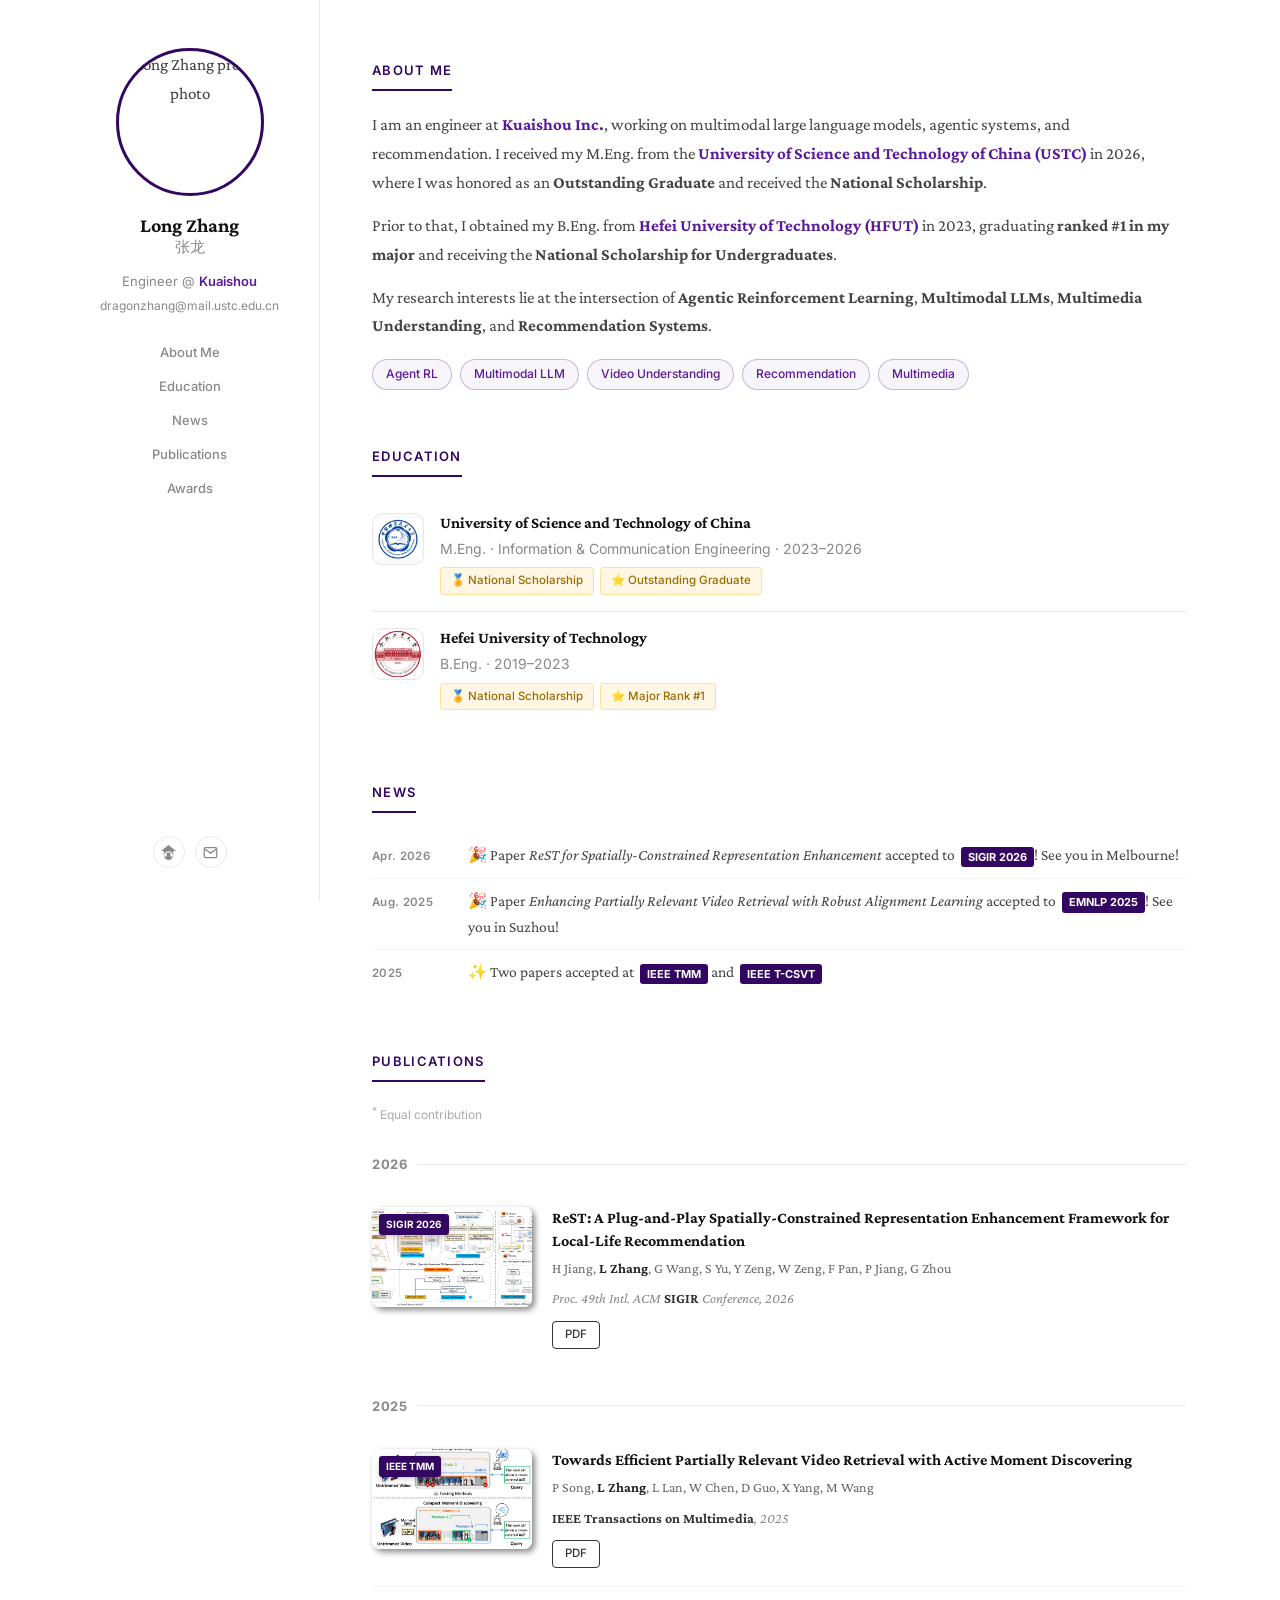
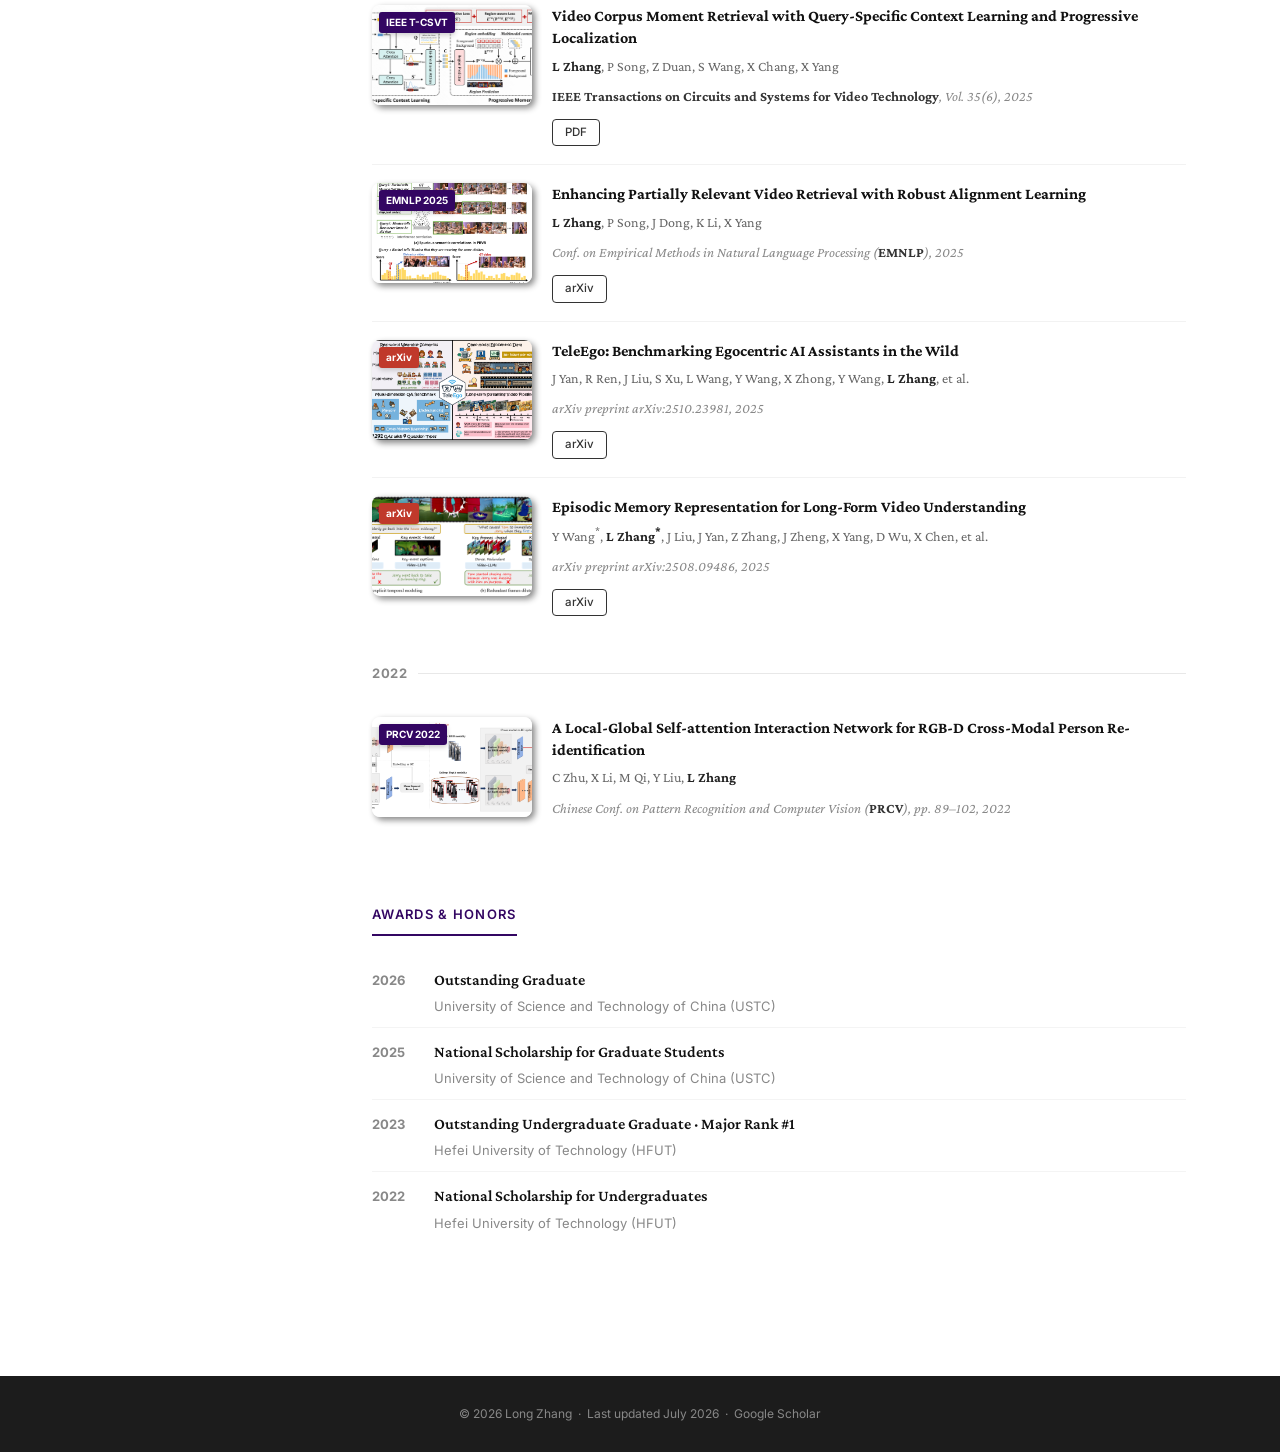
==== index.html @ ded27ff7 "Center two-column layout and widen main content" ====
<!DOCTYPE html>
<html lang="en">
<head>
  <meta charset="UTF-8" />
  <meta name="viewport" content="width=device-width, initial-scale=1.0" />
  <title>Long Zhang (张龙) – Academic Homepage</title>
  <link rel="preconnect" href="https://fonts.googleapis.com">
  <link rel="preconnect" href="https://fonts.gstatic.com" crossorigin>
  <link href="https://fonts.googleapis.com/css2?family=Crimson+Pro:ital,wght@0,400;0,600;0,700;1,400&family=Inter:wght@400;500;600&display=swap" rel="stylesheet">
  <style>
    /* ── Variables ── */
    :root {
      --purple: #330662;
      --purple-mid: #5a189a;
      --gold: #ffb81c;
      --bg: #ffffff;
      --text: #3a3a3a;
      --text-light: #888;
      --border: #e8e8e8;
      --sidebar-w: 260px;
      --content-w: 900px;
      --page-w: 1160px;
    }

    /* ── Reset ── */
    *, *::before, *::after { box-sizing: border-box; margin: 0; padding: 0; }
    html { scroll-behavior: smooth; }
    body {
      font-family: 'Crimson Pro', Georgia, serif;
      font-size: 17px;
      color: var(--text);
      background: var(--bg);
      line-height: 1.7;
    }
    a { color: var(--purple-mid); text-decoration: none; transition: color .15s; }
    a:hover { color: var(--gold); }
    strong, b { font-weight: 700; }
    em { font-style: italic; }

    /* ── Layout ── */
    .layout {
      display: flex;
      min-height: 100vh;
      max-width: var(--page-w);
      margin: 0 auto;
      position: relative;
    }

    /* ── Sidebar ── */
    aside {
      width: var(--sidebar-w);
      position: fixed;
      top: 0;
      bottom: 0;
      left: max(0px, calc((100vw - var(--page-w)) / 2));
      padding: 48px 24px 32px;
      display: flex;
      flex-direction: column;
      align-items: center;
      text-align: center;
      border-right: 1px solid var(--border);
      overflow-y: auto;
    }
    .avatar-wrap {
      width: 148px; height: 148px;
      border-radius: 50%;
      overflow: hidden;
      border: 3px solid var(--purple);
      margin-bottom: 16px;
      flex-shrink: 0;
    }
    .avatar-wrap img {
      width: 100%; height: 100%;
      object-fit: cover;
    }
    .sidebar-name {
      font-size: 20px; font-weight: 700;
      color: #111; line-height: 1.3;
      margin-bottom: 4px;
    }
    .sidebar-name-zh {
      display: block;
      font-size: 15px; font-weight: 400;
      color: var(--text-light);
    }
    .sidebar-pos {
      font-size: 13px; color: var(--text-light);
      margin: 8px 0 4px;
      font-family: 'Inter', sans-serif;
    }
    .sidebar-pos a { color: var(--purple-mid); font-weight: 600; }
    .sidebar-email {
      font-size: 12px; color: var(--text-light);
      word-break: break-all;
      margin-bottom: 18px;
      font-family: 'Inter', sans-serif;
    }
    .sidebar-email a { color: var(--text-light); }
    .sidebar-email a:hover { color: var(--gold); }

    .sidebar-nav {
      list-style: none;
      width: 100%;
      margin-bottom: 20px;
    }
    .sidebar-nav li { margin: 2px 0; }
    .sidebar-nav a {
      display: block;
      padding: 5px 10px;
      border-radius: 6px;
      font-family: 'Inter', sans-serif;
      font-size: 13px; font-weight: 500;
      color: var(--text-light);
      transition: background .15s, color .15s;
    }
    .sidebar-nav a:hover {
      background: rgba(51,6,98,0.07);
      color: var(--purple);
    }

    .social-icons {
      display: flex; gap: 10px; justify-content: center;
      margin-top: auto; padding-top: 20px;
    }
    .social-icons a {
      display: flex; align-items: center; justify-content: center;
      width: 32px; height: 32px;
      border-radius: 50%;
      border: 1px solid var(--border);
      color: var(--text-light);
      font-size: 14px;
      transition: all .15s;
    }
    .social-icons a:hover {
      border-color: var(--purple);
      color: var(--purple);
      background: rgba(51,6,98,0.05);
    }
    .social-icons svg { width: 15px; height: 15px; }

    /* ── Main Content ── */
    main {
      margin-left: var(--sidebar-w);
      width: var(--content-w);
      max-width: var(--content-w);
      padding: 56px 34px 80px 52px;
    }

    /* ── Section ── */
    .sec { margin-bottom: 52px; }
    .sec-title {
      font-family: 'Inter', sans-serif;
      font-size: 13px; font-weight: 600;
      letter-spacing: 0.1em;
      text-transform: uppercase;
      color: var(--purple);
      margin-bottom: 20px;
      padding-bottom: 8px;
      border-bottom: 2px solid var(--purple);
      display: inline-block;
    }

    /* ── About ── */
    .about-text p { margin-bottom: 14px; font-size: 17px; color: #444; }
    .about-text p:last-child { margin-bottom: 0; }

    .interest-row {
      display: flex; flex-wrap: wrap; gap: 8px;
      margin-top: 18px;
    }
    .chip {
      font-family: 'Inter', sans-serif;
      font-size: 12px; font-weight: 500;
      padding: 4px 13px;
      border-radius: 20px;
      border: 1px solid rgba(51,6,98,0.25);
      color: var(--purple-mid);
      background: rgba(51,6,98,0.04);
      transition: all .15s;
    }
    .chip:hover {
      background: var(--purple);
      color: #fff;
      border-color: var(--purple);
    }



    /* ── Education ── */
    .edu-item {
      display: flex; gap: 16px;
      align-items: flex-start;
      padding: 16px 0;
      border-bottom: 1px solid var(--border);
    }
    .edu-item:last-child { border-bottom: none; }
    .edu-logo {
      width: 52px; height: 52px;
      flex-shrink: 0;
      border-radius: 10px;
      overflow: hidden;
      border: 1px solid var(--border);
      background: #fafafa;
      display: flex; align-items: center; justify-content: center;
    }
    .edu-logo img { width: 48px; height: 48px; object-fit: contain; }
    .edu-body { flex: 1; }
    .edu-school {
      font-size: 16px; font-weight: 700;
      color: #111; line-height: 1.3;
    }
    .edu-degree {
      font-size: 14px; color: var(--text-light);
      font-family: 'Inter', sans-serif;
      margin: 3px 0;
    }
    .badge-row { display: flex; flex-wrap: wrap; gap: 6px; margin-top: 7px; }
    .badge {
      font-family: 'Inter', sans-serif;
      font-size: 11.5px; font-weight: 500;
      padding: 3px 10px; border-radius: 4px;
      background: rgba(255,184,28,0.12);
      color: #9a6b00;
      border: 1px solid rgba(255,184,28,0.35);
    }

    /* ── News ── */
    .news-item {
      display: flex; gap: 16px;
      align-items: baseline;
      padding: 9px 0;
      border-bottom: 1px solid #f4f4f4;
    }
    .news-item:last-child { border-bottom: none; }
    .news-date {
      font-family: 'Inter', sans-serif;
      font-size: 11.5px; font-weight: 600;
      color: var(--text-light);
      flex-shrink: 0; width: 80px;
      letter-spacing: 0.03em;
    }
    .news-body { font-size: 15.5px; color: #444; flex: 1; }
    .news-body .venue-tag {
      display: inline-block;
      font-family: 'Inter', sans-serif;
      font-size: 11px; font-weight: 700;
      padding: 1px 7px; border-radius: 3px;
      background: var(--purple); color: #fff;
      margin-left: 3px; vertical-align: middle;
    }

    /* ── Publications ── */
    .yr-group { margin-bottom: 4px; }
    .yr-head {
      font-family: 'Inter', sans-serif;
      font-size: 13px; font-weight: 700;
      color: var(--text-light);
      letter-spacing: 0.05em;
      margin: 28px 0 14px;
      display: flex; align-items: center; gap: 10px;
    }
    .yr-head::after {
      content: '';
      flex: 1; height: 1px;
      background: var(--border);
    }

    article.pub {
      display: flex; gap: 20px;
      align-items: flex-start;
      padding: 18px 0;
      border-bottom: 1px solid #f2f2f2;
      transition: background .1s;
    }
    article.pub:last-child { border-bottom: none; }
    article.pub:hover { background: rgba(51,6,98,0.015); margin: 0 -12px; padding: 18px 12px; border-radius: 8px; }

    .pub-img-wrap {
      flex-shrink: 0;
      width: 160px;
      position: relative;
    }
    .pub-img-wrap img {
      width: 160px; height: 100px;
      object-fit: cover;
      border-radius: 8px;
      box-shadow: rgb(136,136,136) 3px 3px 6px;
      display: block;
    }
    .conf-badge {
      position: absolute;
      top: 7px; left: 7px;
      font-family: 'Inter', sans-serif;
      font-size: 10px; font-weight: 700;
      color: #fff;
      background: var(--purple);
      padding: 2px 7px; border-radius: 3px;
      box-shadow: 0 2px 5px rgba(0,0,0,0.2);
      white-space: nowrap;
    }
    .conf-badge.arxiv-badge { background: #c0392b; }

    .pub-body { flex: 1; }
    .pub-title {
      font-size: 16px; font-weight: 700;
      color: #111; line-height: 1.4;
      margin-bottom: 5px;
    }
    .pub-title a { color: #111; }
    .pub-title a:hover { color: var(--purple-mid); }
    .pub-authors {
      font-size: 14px; color: #666;
      line-height: 1.6; margin-bottom: 8px;
    }
    .pub-authors b { color: #222; }
    .pub-venue-text {
      font-style: italic; font-size: 14px;
      color: var(--text-light); margin-bottom: 10px;
    }
    .pub-venue-text strong { font-style: normal; font-weight: 700; color: #333; }
    .pub-btns { display: flex; gap: 7px; flex-wrap: wrap; }
    .pub-btn {
      font-family: 'Inter', sans-serif;
      font-size: 11.5px; font-weight: 500;
      padding: 3px 12px;
      border: 1px solid #333;
      border-radius: 4px;
      color: #333;
      transition: all .15s;
    }
    .pub-btn:hover {
      border-color: var(--purple);
      color: var(--purple);
    }

    /* ── Awards ── */
    .award-item {
      display: flex; gap: 18px;
      align-items: baseline;
      padding: 10px 0;
      border-bottom: 1px solid #f4f4f4;
    }
    .award-item:last-child { border-bottom: none; }
    .award-yr {
      font-family: 'Inter', sans-serif;
      font-size: 13px; font-weight: 700;
      color: var(--text-light);
      flex-shrink: 0; width: 44px;
    }
    .award-name { font-size: 16px; font-weight: 600; color: #111; }
    .award-org {
      font-family: 'Inter', sans-serif;
      font-size: 13px; color: var(--text-light);
      margin-top: 2px;
    }

    /* ── Footer ── */
    footer {
      background: #1c1c1c;
      color: #888;
      text-align: center;
      padding: 28px 20px;
      font-family: 'Inter', sans-serif;
      font-size: 12px;
      margin-left: 0;
    }

    /* ── Responsive ── */
    @media (max-width: 760px) {
      aside { display: none; }
      main { margin-left: 0; width: 100%; padding: 32px 20px 60px; max-width: 100%; }
      footer { margin-left: 0; }
      .pub-img-wrap { width: 110px; }
      .pub-img-wrap img { width: 110px; height: 70px; }
    }
  </style>
</head>
<body>

<div class="layout">

  <!-- ═══════════ SIDEBAR ═══════════ -->
  <aside>
    <div class="avatar-wrap">
      <img src="https://scholar.googleusercontent.com/citations?view_op=view_photo&user=PKlSRUIAAAAJ&citpid=1"
           alt="Long Zhang profile photo" />
    </div>

    <p class="sidebar-name">
      Long Zhang
      <span class="sidebar-name-zh">张龙</span>
    </p>
    <p class="sidebar-pos">
      Engineer @&nbsp;<a href="https://www.kuaishou.com" target="_blank">Kuaishou</a>
    </p>
    <p class="sidebar-email">
      <a href="mailto:dragonzhang@mail.ustc.edu.cn">dragonzhang@mail.ustc.edu.cn</a>
    </p>

    <ul class="sidebar-nav">
      <li><a href="#about">About Me</a></li>
      <li><a href="#edu">Education</a></li>
      <li><a href="#news">News</a></li>
      <li><a href="#pub">Publications</a></li>
      <li><a href="#awards">Awards</a></li>
    </ul>

    <div class="social-icons">
      <!-- Google Scholar -->
      <a href="https://scholar.google.com/citations?user=PKlSRUIAAAAJ" target="_blank" title="Google Scholar">
        <svg viewBox="0 0 24 24" fill="currentColor"><path d="M12 24a7 7 0 1 1 0-14 7 7 0 0 1 0 14zm0-24L0 9.5h4.5v9H9V12h6v6.5h4.5V9.5H24z"/></svg>
      </a>
      <!-- Email -->
      <a href="mailto:dragonzhang@mail.ustc.edu.cn" title="Email">
        <svg viewBox="0 0 24 24" fill="none" stroke="currentColor" stroke-width="2"><path d="M4 4h16c1.1 0 2 .9 2 2v12c0 1.1-.9 2-2 2H4c-1.1 0-2-.9-2-2V6c0-1.1.9-2 2-2z"/><polyline points="22,6 12,13 2,6"/></svg>
      </a>
    </div>
  </aside>

  <!-- ═══════════ MAIN ═══════════ -->
  <main>

    <!-- About Me -->
    <section class="sec" id="about">
      <h2 class="sec-title">About Me</h2>
      <div class="about-text">
        <p>
          I am an engineer at <a href="https://www.kuaishou.com" target="_blank"><strong>Kuaishou Inc.</strong></a>,
          working on multimodal large language models, agentic systems, and recommendation.
          I received my M.Eng. from the <a href="https://en.ustc.edu.cn" target="_blank"><strong>University of Science and Technology of China (USTC)</strong></a>
          in 2026, where I was honored as an <strong>Outstanding Graduate</strong> and received the <strong>National Scholarship</strong>.
        </p>
        <p>
          Prior to that, I obtained my B.Eng. from <a href="https://www.hfut.edu.cn" target="_blank"><strong>Hefei University of Technology (HFUT)</strong></a>
          in 2023, graduating <strong>ranked #1 in my major</strong> and receiving the <strong>National Scholarship for Undergraduates</strong>.
        </p>
        <p>
          My research interests lie at the intersection of <strong>Agentic Reinforcement Learning</strong>,
          <strong>Multimodal LLMs</strong>, <strong>Multimedia Understanding</strong>, and <strong>Recommendation Systems</strong>.
        </p>
      </div>

      <div class="interest-row">
        <span class="chip">Agent RL</span>
        <span class="chip">Multimodal LLM</span>
        <span class="chip">Video Understanding</span>
        <span class="chip">Recommendation</span>
        <span class="chip">Multimedia</span>
      </div>


    </section>

    <!-- Education -->
    <section class="sec" id="edu">
      <h2 class="sec-title">Education</h2>

      <div class="edu-item">
        <div class="edu-logo">
          <img src="assets/img/schools/ustc.png" alt="USTC logo" />
        </div>
        <div class="edu-body">
          <div class="edu-school">University of Science and Technology of China</div>
          <div class="edu-degree">M.Eng. · Information &amp; Communication Engineering · 2023–2026</div>
          <div class="badge-row">
            <span class="badge">🏅 National Scholarship</span>
            <span class="badge">⭐ Outstanding Graduate</span>
          </div>
        </div>
      </div>

      <div class="edu-item">
        <div class="edu-logo">
          <img src="assets/img/schools/hfut.png" alt="HFUT logo" />
        </div>
        <div class="edu-body">
          <div class="edu-school">Hefei University of Technology</div>
          <div class="edu-degree">B.Eng. · 2019–2023</div>
          <div class="badge-row">
            <span class="badge">🏅 National Scholarship</span>
            <span class="badge">⭐ Major Rank #1</span>
          </div>
        </div>
      </div>
    </section>

    <!-- News -->
    <section class="sec" id="news">
      <h2 class="sec-title">News</h2>

      <div class="news-item">
        <span class="news-date">Apr. 2026</span>
        <span class="news-body">🎉 Paper <em>ReST for Spatially-Constrained Representation Enhancement</em> accepted to <span class="venue-tag">SIGIR 2026</span>! See you in Melbourne!</span>
      </div>
      <div class="news-item">
        <span class="news-date">Aug. 2025</span>
        <span class="news-body">🎉 Paper <em>Enhancing Partially Relevant Video Retrieval with Robust Alignment Learning</em> accepted to <span class="venue-tag">EMNLP 2025</span>! See you in Suzhou!</span>
      </div>
      <div class="news-item">
        <span class="news-date">2025</span>
        <span class="news-body">✨ Two papers accepted at <span class="venue-tag">IEEE TMM</span> and <span class="venue-tag">IEEE T-CSVT</span></span>
      </div>
    </section>

    <!-- Publications -->
    <section class="sec" id="pub">
      <h2 class="sec-title">Publications</h2>
      <p style="font-family:'Inter',sans-serif;font-size:12px;color:#aaa;margin-bottom:0;"><sup>*</sup> Equal contribution</p>

      <!-- 2026 -->
      <div class="yr-group">
        <div class="yr-head">2026</div>

        <article class="pub">
          <div class="pub-img-wrap">
            <img src="assets/img/papers/rest_fig.png" alt="ReST paper teaser" />
            <span class="conf-badge">SIGIR 2026</span>
          </div>
          <div class="pub-body">
            <div class="pub-title">
              <a href="https://dl.acm.org/doi/abs/10.1145/3805712.3808510" target="_blank">
                ReST: A Plug-and-Play Spatially-Constrained Representation Enhancement Framework for Local-Life Recommendation
              </a>
            </div>
            <div class="pub-authors">H Jiang, <b>L Zhang</b>, G Wang, S Yu, Y Zeng, W Zeng, F Pan, P Jiang, G Zhou</div>
            <div class="pub-venue-text"><em>Proc. 49th Intl. ACM <strong>SIGIR</strong> Conference</em>, 2026</div>
            <div class="pub-btns">
              <a class="pub-btn" href="https://dl.acm.org/doi/abs/10.1145/3805712.3808510" target="_blank">PDF</a>
            </div>
          </div>
        </article>
      </div>

      <!-- 2025 -->
      <div class="yr-group">
        <div class="yr-head">2025</div>

        <article class="pub">
          <div class="pub-img-wrap">
            <img src="assets/img/papers/prvr_active_sm.png" alt="TMM paper" />
            <span class="conf-badge">IEEE TMM</span>
          </div>
          <div class="pub-body">
            <div class="pub-title">
              <a href="https://ieeexplore.ieee.org/abstract/document/11086387/" target="_blank">
                Towards Efficient Partially Relevant Video Retrieval with Active Moment Discovering
              </a>
            </div>
            <div class="pub-authors">P Song, <b>L Zhang</b>, L Lan, W Chen, D Guo, X Yang, M Wang</div>
            <div class="pub-venue-text"><em><strong>IEEE Transactions on Multimedia</strong></em>, 2025</div>
            <div class="pub-btns">
              <a class="pub-btn" href="https://ieeexplore.ieee.org/abstract/document/11086387/" target="_blank">PDF</a>
            </div>
          </div>
        </article>

        <article class="pub">
          <div class="pub-img-wrap">
            <img src="assets/img/papers/vcmr_fig.png" alt="T-CSVT paper" />
            <span class="conf-badge">IEEE T-CSVT</span>
          </div>
          <div class="pub-body">
            <div class="pub-title">
              <a href="https://ieeexplore.ieee.org/abstract/document/10843770/" target="_blank">
                Video Corpus Moment Retrieval with Query-Specific Context Learning and Progressive Localization
              </a>
            </div>
            <div class="pub-authors"><b>L Zhang</b>, P Song, Z Duan, S Wang, X Chang, X Yang</div>
            <div class="pub-venue-text"><em><strong>IEEE Transactions on Circuits and Systems for Video Technology</strong></em>, Vol. 35(6), 2025</div>
            <div class="pub-btns">
              <a class="pub-btn" href="https://ieeexplore.ieee.org/abstract/document/10843770/" target="_blank">PDF</a>
            </div>
          </div>
        </article>

        <article class="pub">
          <div class="pub-img-wrap">
            <img src="assets/img/papers/prvr_align_sm.png" alt="EMNLP paper" />
            <span class="conf-badge">EMNLP 2025</span>
          </div>
          <div class="pub-body">
            <div class="pub-title">
              Enhancing Partially Relevant Video Retrieval with Robust Alignment Learning
            </div>
            <div class="pub-authors"><b>L Zhang</b>, P Song, J Dong, K Li, X Yang</div>
            <div class="pub-venue-text"><em>Conf. on Empirical Methods in Natural Language Processing (<strong>EMNLP</strong>)</em>, 2025</div>
            <div class="pub-btns">
              <a class="pub-btn" href="https://arxiv.org/abs/2509.01383" target="_blank">arXiv</a>
            </div>
          </div>
        </article>

        <article class="pub">
          <div class="pub-img-wrap">
            <img src="assets/img/papers/teleego_sm.png" alt="TeleEgo paper" />
            <span class="conf-badge arxiv-badge">arXiv</span>
          </div>
          <div class="pub-body">
            <div class="pub-title">
              <a href="https://arxiv.org/abs/2510.23981" target="_blank">
                TeleEgo: Benchmarking Egocentric AI Assistants in the Wild
              </a>
            </div>
            <div class="pub-authors">J Yan, R Ren, J Liu, S Xu, L Wang, Y Wang, X Zhong, Y Wang, <b>L Zhang</b>, et al.</div>
            <div class="pub-venue-text"><em>arXiv preprint arXiv:2510.23981</em>, 2025</div>
            <div class="pub-btns">
              <a class="pub-btn" href="https://arxiv.org/abs/2510.23981" target="_blank">arXiv</a>
            </div>
          </div>
        </article>

        <article class="pub">
          <div class="pub-img-wrap">
            <img src="assets/img/papers/videomem_sm.png" alt="Video-EM paper" />
            <span class="conf-badge arxiv-badge">arXiv</span>
          </div>
          <div class="pub-body">
            <div class="pub-title">
              <a href="https://arxiv.org/abs/2508.09486" target="_blank">
                Episodic Memory Representation for Long-Form Video Understanding
              </a>
            </div>
            <div class="pub-authors">Y Wang<sup>*</sup>, <b>L Zhang<sup>*</sup></b>, J Liu, J Yan, Z Zhang, J Zheng, X Yang, D Wu, X Chen, et al.</div>
            <div class="pub-venue-text"><em>arXiv preprint arXiv:2508.09486</em>, 2025</div>
            <div class="pub-btns">
              <a class="pub-btn" href="https://arxiv.org/abs/2508.09486" target="_blank">arXiv</a>
            </div>
          </div>
        </article>
      </div>

      <!-- 2022 -->
      <div class="yr-group">
        <div class="yr-head">2022</div>

        <article class="pub">
          <div class="pub-img-wrap">
            <img src="assets/img/papers/prcv_fig.png" alt="PRCV paper" />
            <span class="conf-badge">PRCV 2022</span>
          </div>
          <div class="pub-body">
            <div class="pub-title">
              A Local-Global Self-attention Interaction Network for RGB-D Cross-Modal Person Re-identification
            </div>
            <div class="pub-authors">C Zhu, X Li, M Qi, Y Liu, <b>L Zhang</b></div>
            <div class="pub-venue-text"><em>Chinese Conf. on Pattern Recognition and Computer Vision (<strong>PRCV</strong>)</em>, pp. 89–102, 2022</div>
            <div class="pub-btns"></div>
          </div>
        </article>
      </div>
    </section>

    <!-- Awards -->
    <section class="sec" id="awards">
      <h2 class="sec-title">Awards &amp; Honors</h2>

      <div class="award-item">
        <span class="award-yr">2026</span>
        <div>
          <div class="award-name">Outstanding Graduate</div>
          <div class="award-org">University of Science and Technology of China (USTC)</div>
        </div>
      </div>
      <div class="award-item">
        <span class="award-yr">2025</span>
        <div>
          <div class="award-name">National Scholarship for Graduate Students</div>
          <div class="award-org">University of Science and Technology of China (USTC)</div>
        </div>
      </div>
      <div class="award-item">
        <span class="award-yr">2023</span>
        <div>
          <div class="award-name">Outstanding Undergraduate Graduate · Major Rank #1</div>
          <div class="award-org">Hefei University of Technology (HFUT)</div>
        </div>
      </div>
      <div class="award-item">
        <span class="award-yr">2022</span>
        <div>
          <div class="award-name">National Scholarship for Undergraduates</div>
          <div class="award-org">Hefei University of Technology (HFUT)</div>
        </div>
      </div>
    </section>

  </main>
</div>

<footer>
  © 2026 Long Zhang &nbsp;·&nbsp; Last updated July 2026 &nbsp;·&nbsp;
  <a href="https://scholar.google.com/citations?user=PKlSRUIAAAAJ" target="_blank" style="color:#888;">Google Scholar</a>
</footer>

</body>
</html>
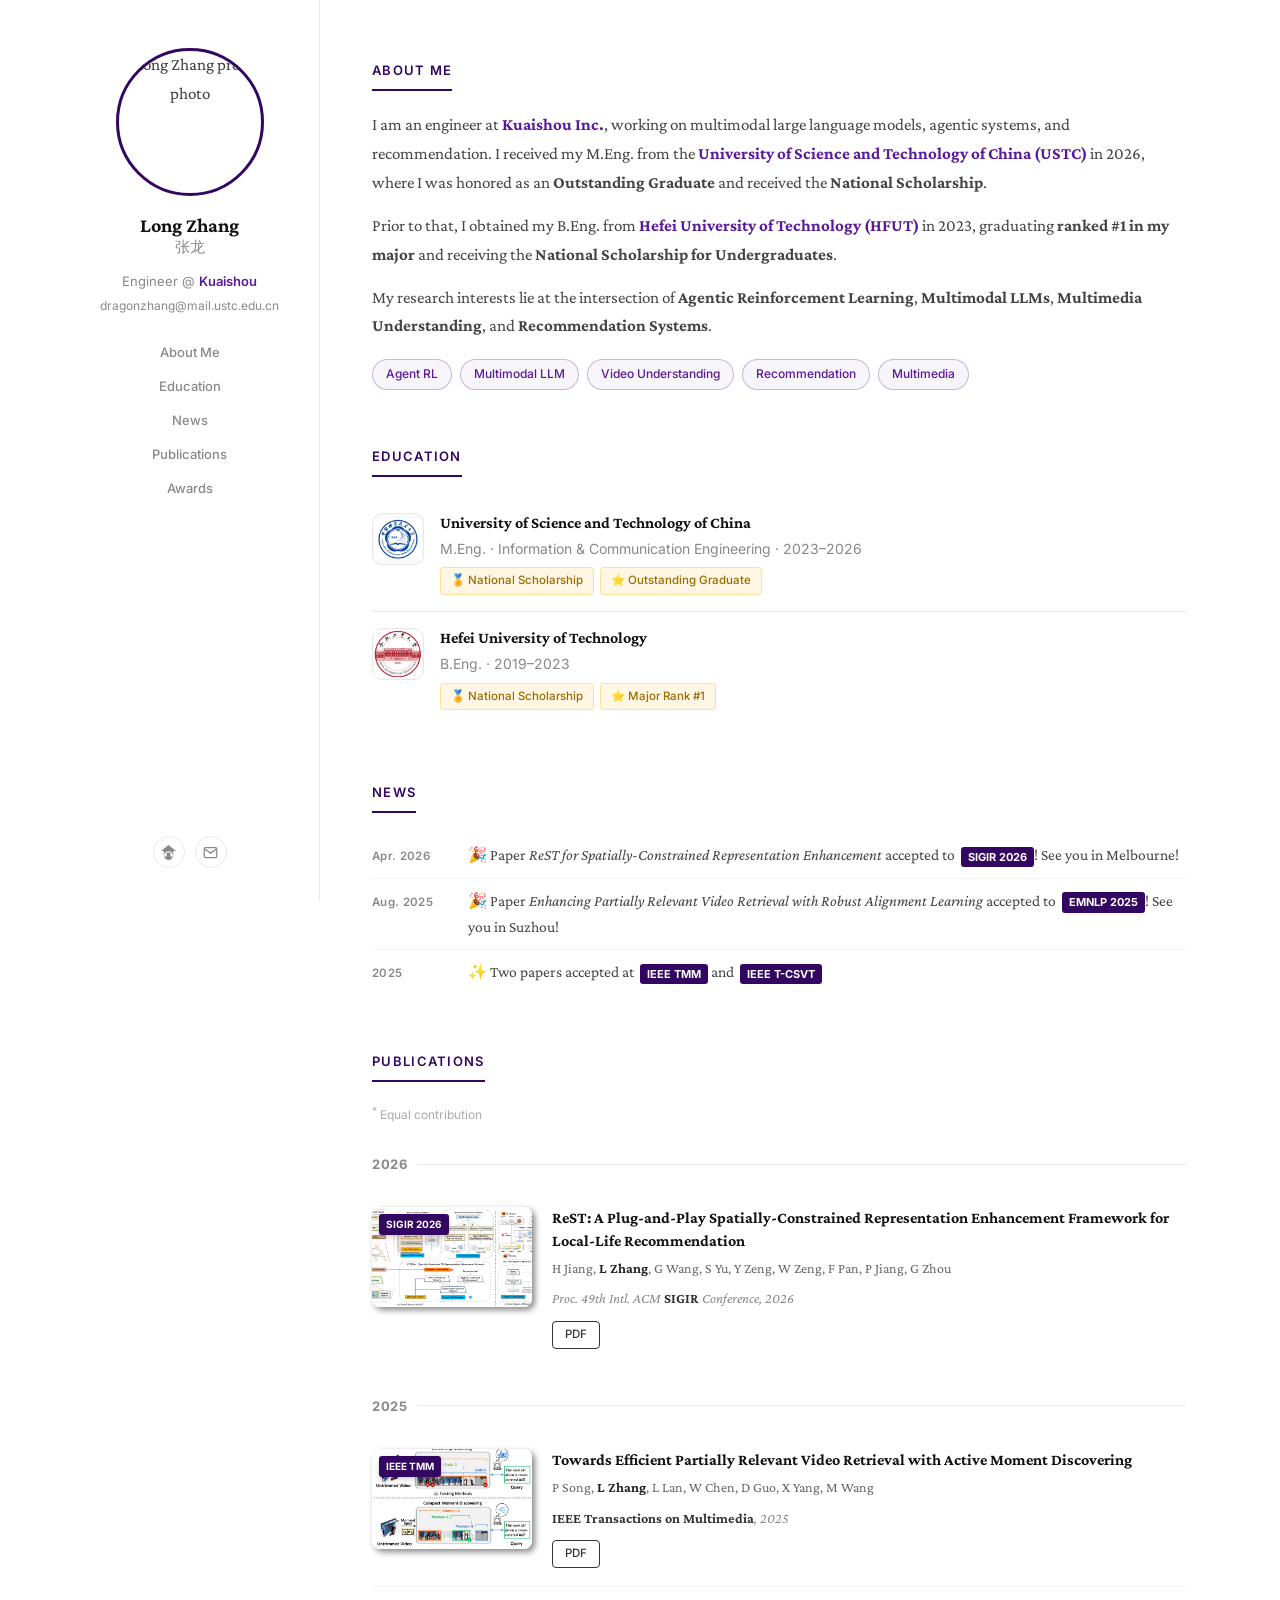
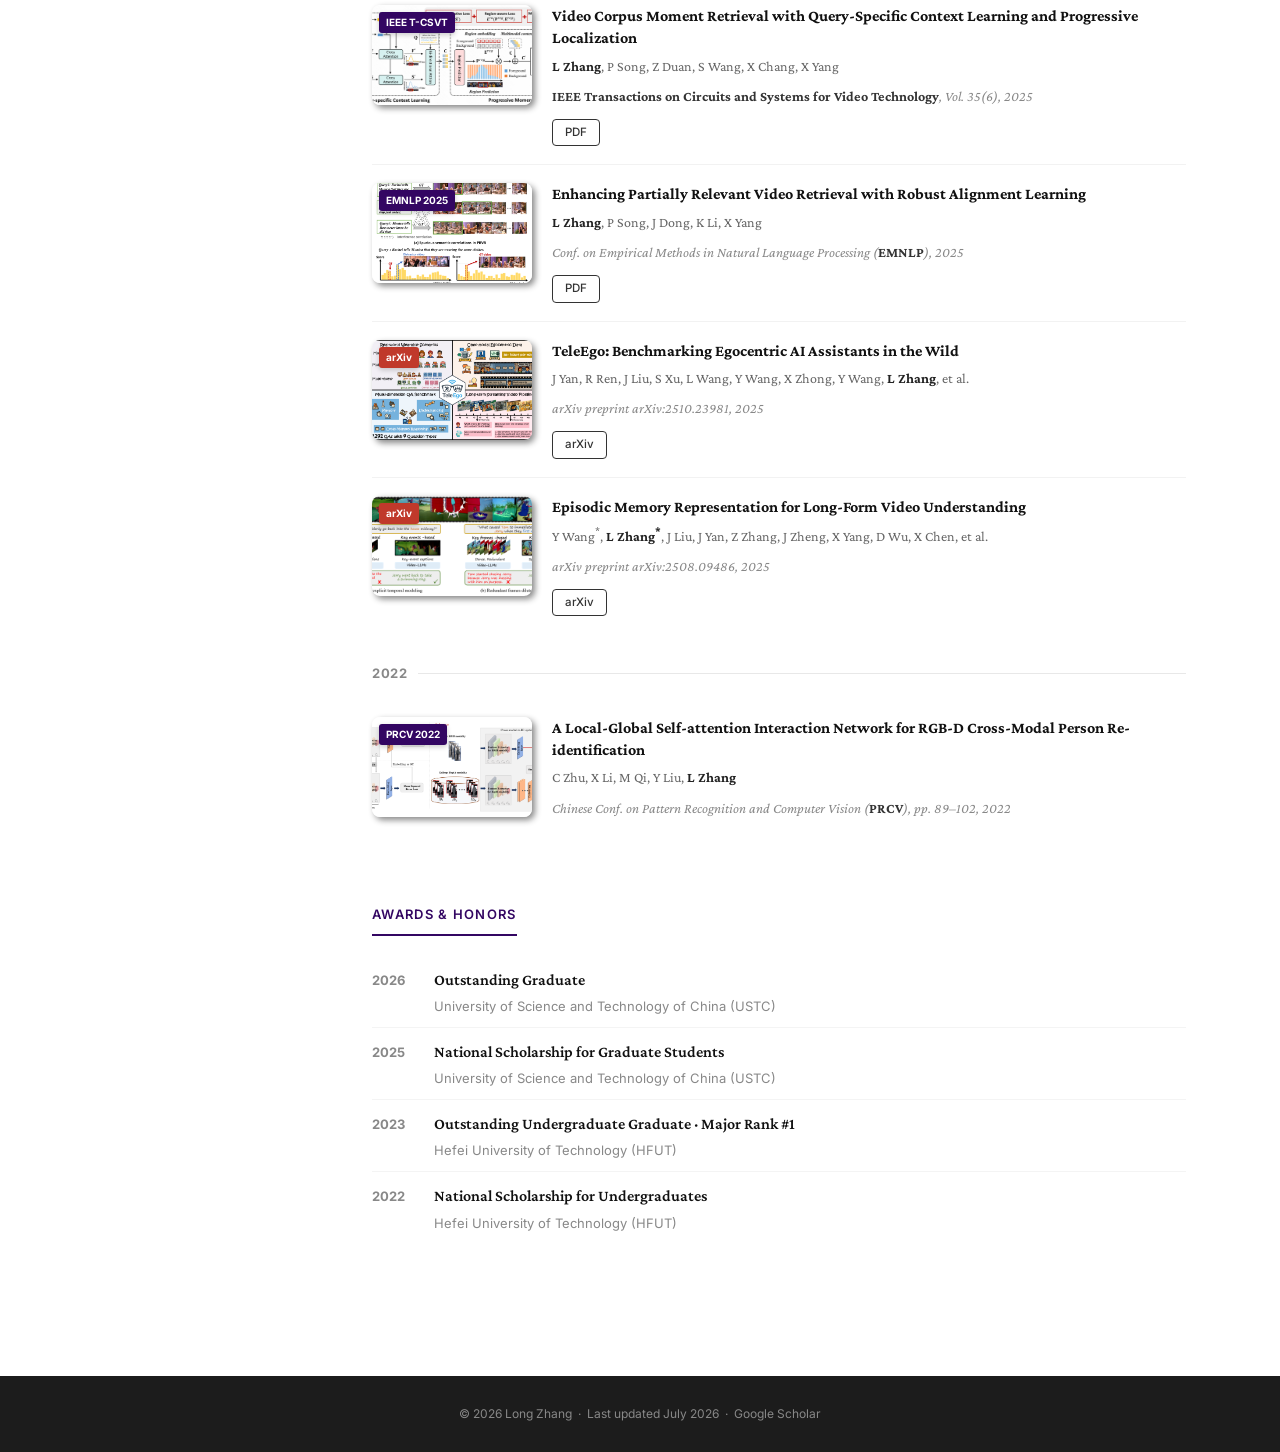
==== commit c85a8f05: "Update EMNLP paper link to ACL Anthology" ====
--- a/index.html
+++ b/index.html
@@ -580,12 +580,14 @@
           </div>
           <div class="pub-body">
             <div class="pub-title">
-              Enhancing Partially Relevant Video Retrieval with Robust Alignment Learning
+              <a href="https://aclanthology.org/2025.findings-emnlp.248/" target="_blank">
+                Enhancing Partially Relevant Video Retrieval with Robust Alignment Learning
+              </a>
             </div>
             <div class="pub-authors"><b>L Zhang</b>, P Song, J Dong, K Li, X Yang</div>
             <div class="pub-venue-text"><em>Conf. on Empirical Methods in Natural Language Processing (<strong>EMNLP</strong>)</em>, 2025</div>
             <div class="pub-btns">
-              <a class="pub-btn" href="https://arxiv.org/abs/2509.01383" target="_blank">arXiv</a>
+              <a class="pub-btn" href="https://aclanthology.org/2025.findings-emnlp.248/" target="_blank">PDF</a>
             </div>
           </div>
         </article>
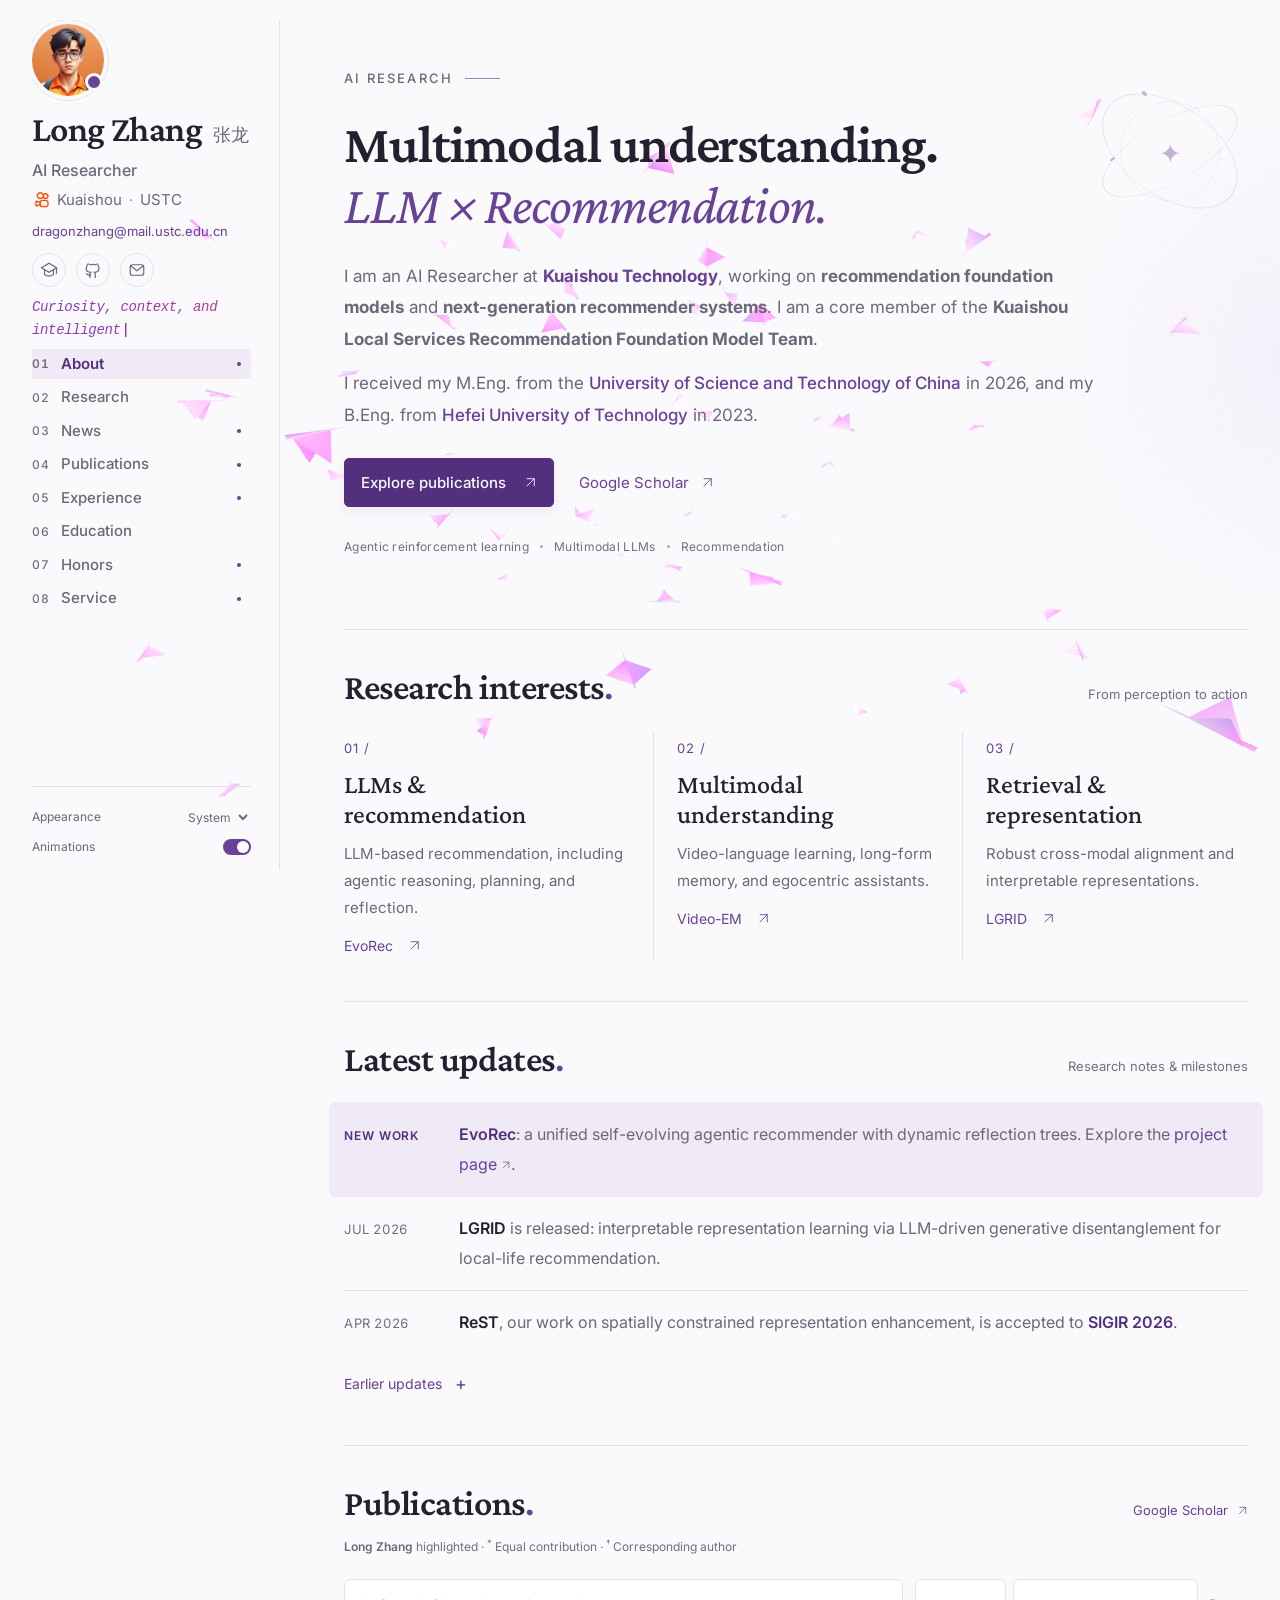
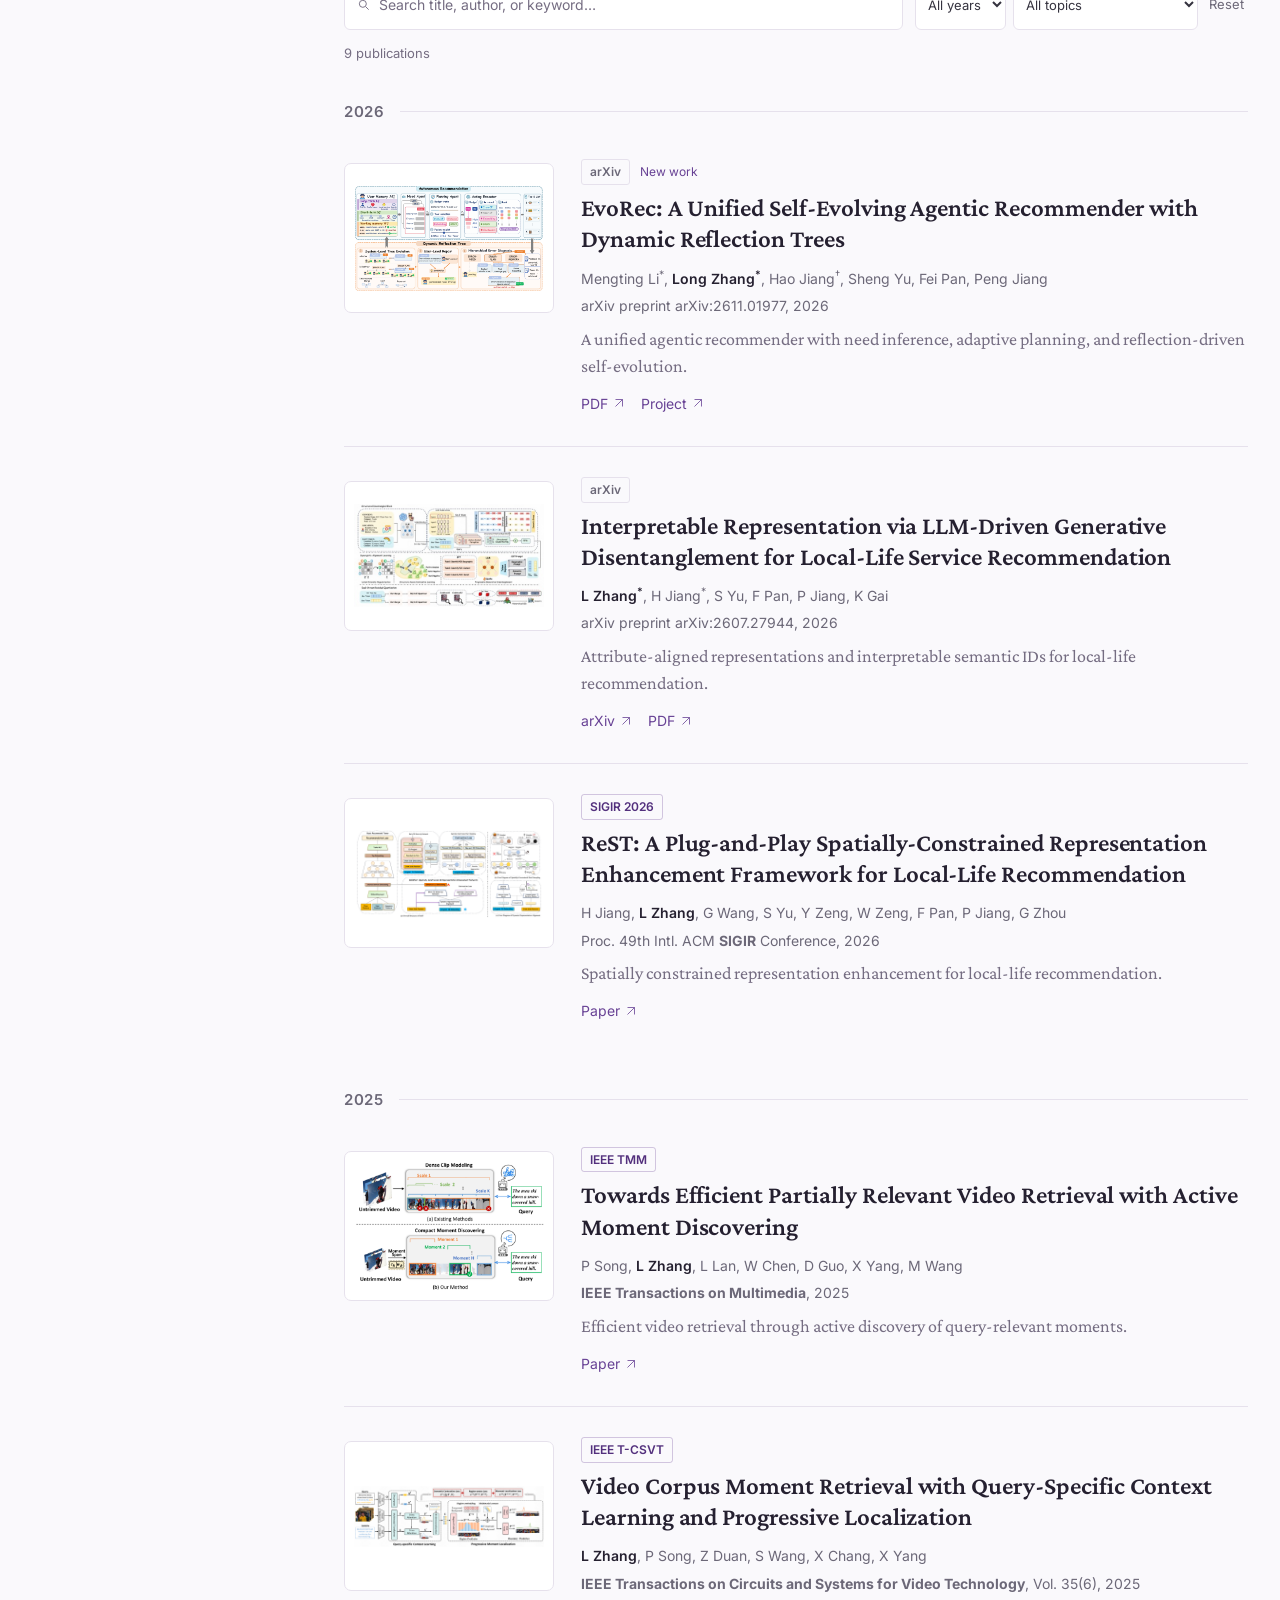
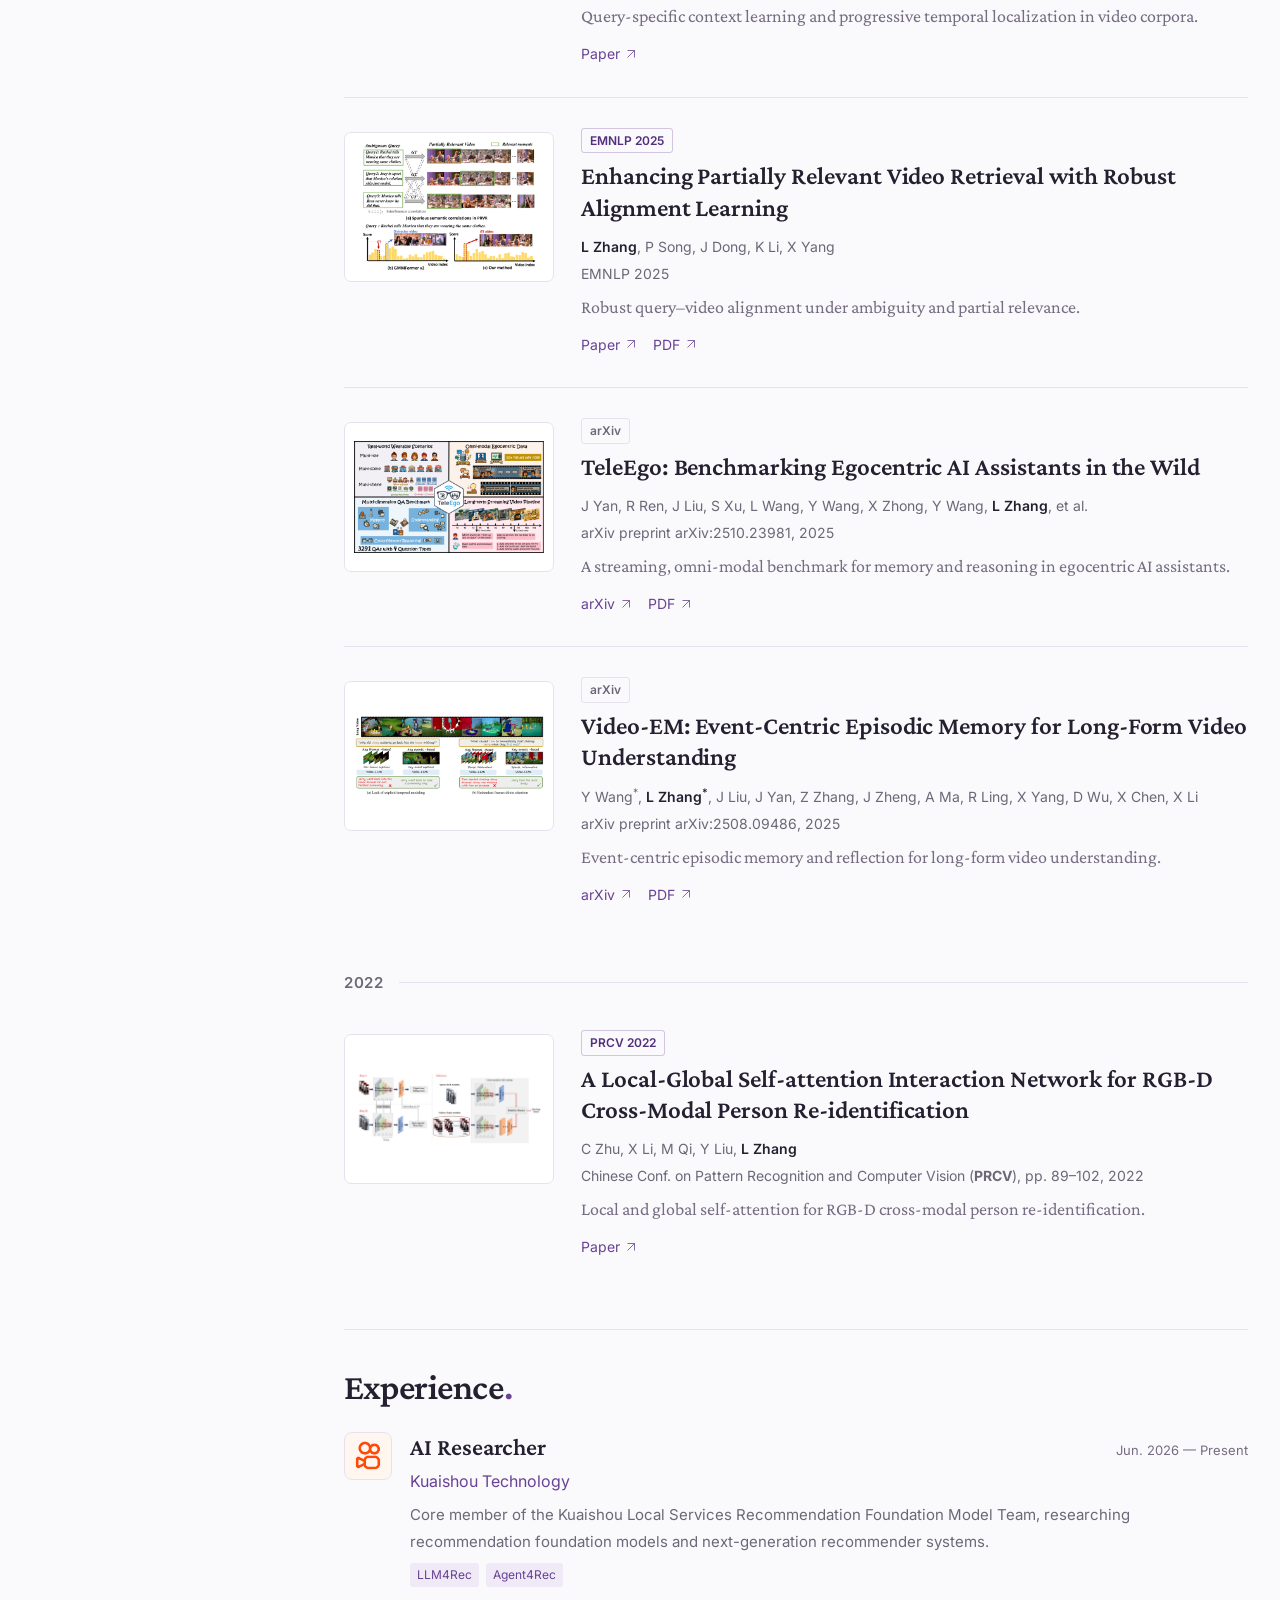
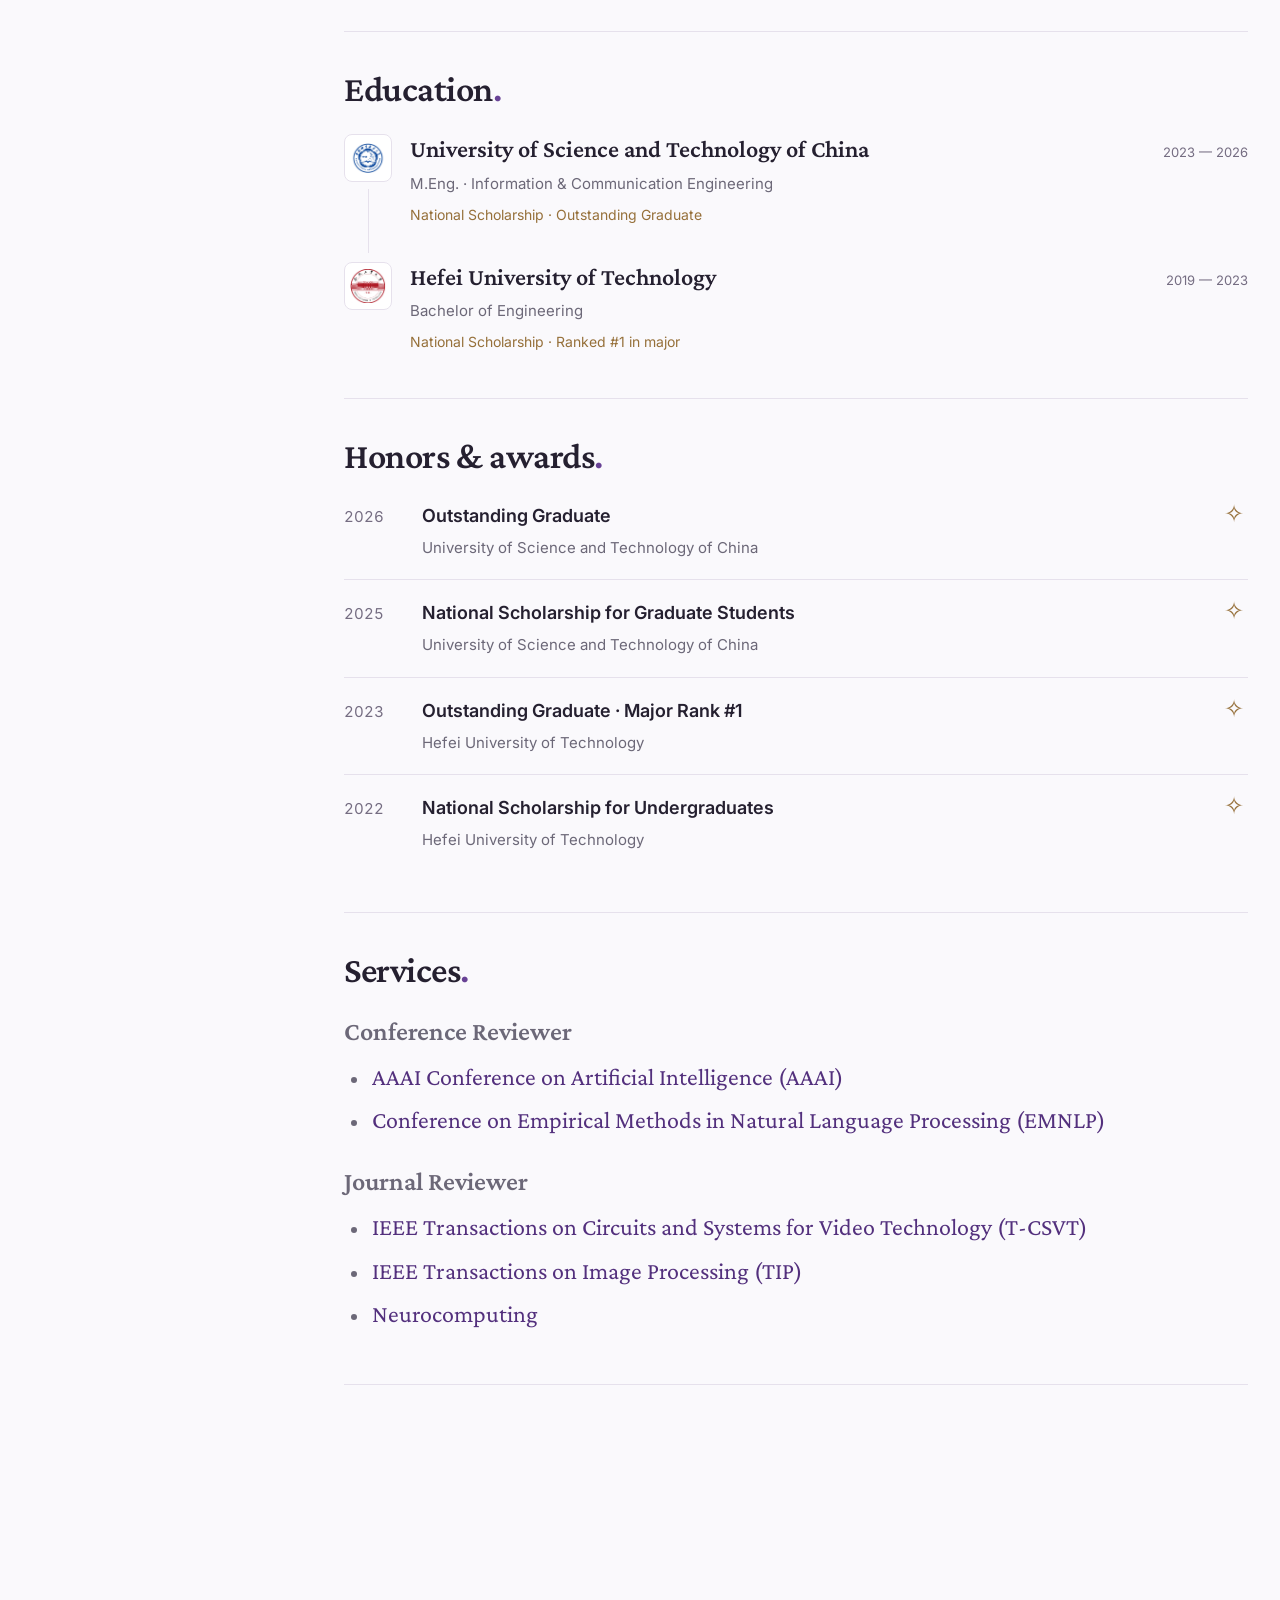
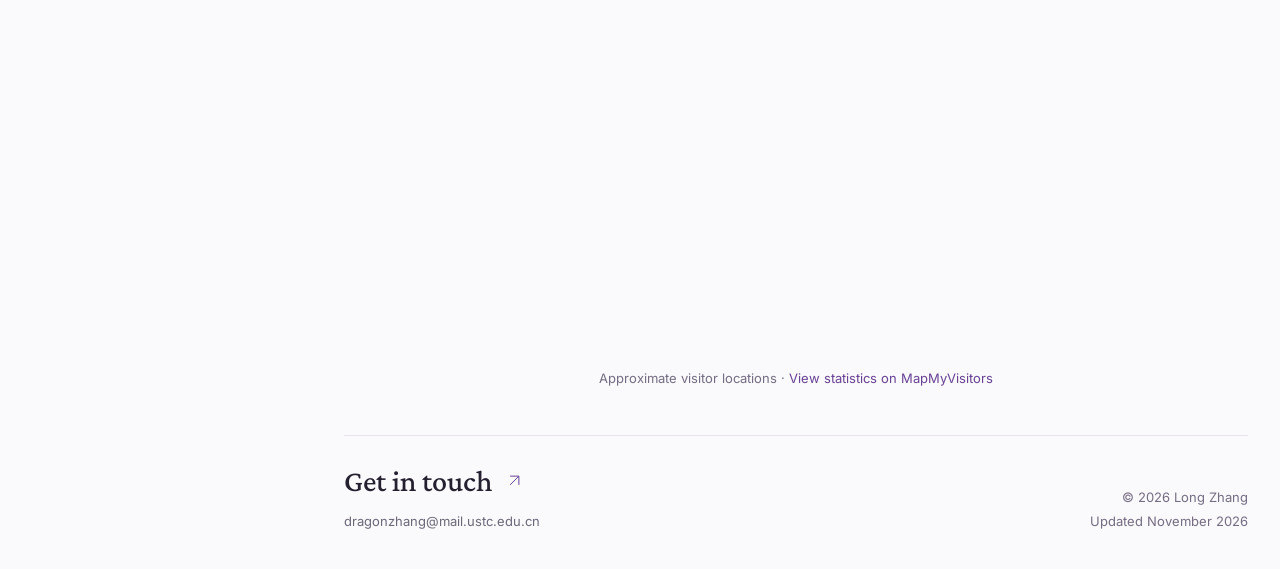
==== commit d0dc95cd: "Publish academic homepage runtime files" ====
--- a/index.html
+++ b/index.html
@@ -1,698 +1 @@
-<!DOCTYPE html>
-<html lang="en">
-<head>
-  <meta charset="UTF-8" />
-  <meta name="viewport" content="width=device-width, initial-scale=1.0" />
-  <title>Long Zhang (张龙) – Academic Homepage</title>
-  <link rel="preconnect" href="https://fonts.googleapis.com">
-  <link rel="preconnect" href="https://fonts.gstatic.com" crossorigin>
-  <link href="https://fonts.googleapis.com/css2?family=Crimson+Pro:ital,wght@0,400;0,600;0,700;1,400&family=Inter:wght@400;500;600&display=swap" rel="stylesheet">
-  <style>
-    /* ── Variables ── */
-    :root {
-      --purple: #330662;
-      --purple-mid: #5a189a;
-      --gold: #ffb81c;
-      --bg: #ffffff;
-      --text: #3a3a3a;
-      --text-light: #888;
-      --border: #e8e8e8;
-      --sidebar-w: 260px;
-      --content-w: 900px;
-      --page-w: 1160px;
-    }
-
-    /* ── Reset ── */
-    *, *::before, *::after { box-sizing: border-box; margin: 0; padding: 0; }
-    html { scroll-behavior: smooth; }
-    body {
-      font-family: 'Crimson Pro', Georgia, serif;
-      font-size: 17px;
-      color: var(--text);
-      background: var(--bg);
-      line-height: 1.7;
-    }
-    a { color: var(--purple-mid); text-decoration: none; transition: color .15s; }
-    a:hover { color: var(--gold); }
-    strong, b { font-weight: 700; }
-    em { font-style: italic; }
-
-    /* ── Layout ── */
-    .layout {
-      display: flex;
-      min-height: 100vh;
-      max-width: var(--page-w);
-      margin: 0 auto;
-      position: relative;
-    }
-
-    /* ── Sidebar ── */
-    aside {
-      width: var(--sidebar-w);
-      position: fixed;
-      top: 0;
-      bottom: 0;
-      left: max(0px, calc((100vw - var(--page-w)) / 2));
-      padding: 48px 24px 32px;
-      display: flex;
-      flex-direction: column;
-      align-items: center;
-      text-align: center;
-      border-right: 1px solid var(--border);
-      overflow-y: auto;
-    }
-    .avatar-wrap {
-      width: 148px; height: 148px;
-      border-radius: 50%;
-      overflow: hidden;
-      border: 3px solid var(--purple);
-      margin-bottom: 16px;
-      flex-shrink: 0;
-    }
-    .avatar-wrap img {
-      width: 100%; height: 100%;
-      object-fit: cover;
-    }
-    .sidebar-name {
-      font-size: 20px; font-weight: 700;
-      color: #111; line-height: 1.3;
-      margin-bottom: 4px;
-    }
-    .sidebar-name-zh {
-      display: block;
-      font-size: 15px; font-weight: 400;
-      color: var(--text-light);
-    }
-    .sidebar-pos {
-      font-size: 13px; color: var(--text-light);
-      margin: 8px 0 4px;
-      font-family: 'Inter', sans-serif;
-    }
-    .sidebar-pos a { color: var(--purple-mid); font-weight: 600; }
-    .sidebar-email {
-      font-size: 12px; color: var(--text-light);
-      word-break: break-all;
-      margin-bottom: 18px;
-      font-family: 'Inter', sans-serif;
-    }
-    .sidebar-email a { color: var(--text-light); }
-    .sidebar-email a:hover { color: var(--gold); }
-
-    .sidebar-nav {
-      list-style: none;
-      width: 100%;
-      margin-bottom: 20px;
-    }
-    .sidebar-nav li { margin: 2px 0; }
-    .sidebar-nav a {
-      display: block;
-      padding: 5px 10px;
-      border-radius: 6px;
-      font-family: 'Inter', sans-serif;
-      font-size: 13px; font-weight: 500;
-      color: var(--text-light);
-      transition: background .15s, color .15s;
-    }
-    .sidebar-nav a:hover {
-      background: rgba(51,6,98,0.07);
-      color: var(--purple);
-    }
-
-    .social-icons {
-      display: flex; gap: 10px; justify-content: center;
-      margin-top: auto; padding-top: 20px;
-    }
-    .social-icons a {
-      display: flex; align-items: center; justify-content: center;
-      width: 32px; height: 32px;
-      border-radius: 50%;
-      border: 1px solid var(--border);
-      color: var(--text-light);
-      font-size: 14px;
-      transition: all .15s;
-    }
-    .social-icons a:hover {
-      border-color: var(--purple);
-      color: var(--purple);
-      background: rgba(51,6,98,0.05);
-    }
-    .social-icons svg { width: 15px; height: 15px; }
-
-    /* ── Main Content ── */
-    main {
-      margin-left: var(--sidebar-w);
-      width: var(--content-w);
-      max-width: var(--content-w);
-      padding: 56px 34px 80px 52px;
-    }
-
-    /* ── Section ── */
-    .sec { margin-bottom: 52px; }
-    .sec-title {
-      font-family: 'Inter', sans-serif;
-      font-size: 13px; font-weight: 600;
-      letter-spacing: 0.1em;
-      text-transform: uppercase;
-      color: var(--purple);
-      margin-bottom: 20px;
-      padding-bottom: 8px;
-      border-bottom: 2px solid var(--purple);
-      display: inline-block;
-    }
-
-    /* ── About ── */
-    .about-text p { margin-bottom: 14px; font-size: 17px; color: #444; }
-    .about-text p:last-child { margin-bottom: 0; }
-
-    .interest-row {
-      display: flex; flex-wrap: wrap; gap: 8px;
-      margin-top: 18px;
-    }
-    .chip {
-      font-family: 'Inter', sans-serif;
-      font-size: 12px; font-weight: 500;
-      padding: 4px 13px;
-      border-radius: 20px;
-      border: 1px solid rgba(51,6,98,0.25);
-      color: var(--purple-mid);
-      background: rgba(51,6,98,0.04);
-      transition: all .15s;
-    }
-    .chip:hover {
-      background: var(--purple);
-      color: #fff;
-      border-color: var(--purple);
-    }
-
-
-
-    /* ── Education ── */
-    .edu-item {
-      display: flex; gap: 16px;
-      align-items: flex-start;
-      padding: 16px 0;
-      border-bottom: 1px solid var(--border);
-    }
-    .edu-item:last-child { border-bottom: none; }
-    .edu-logo {
-      width: 52px; height: 52px;
-      flex-shrink: 0;
-      border-radius: 10px;
-      overflow: hidden;
-      border: 1px solid var(--border);
-      background: #fafafa;
-      display: flex; align-items: center; justify-content: center;
-    }
-    .edu-logo img { width: 48px; height: 48px; object-fit: contain; }
-    .edu-body { flex: 1; }
-    .edu-school {
-      font-size: 16px; font-weight: 700;
-      color: #111; line-height: 1.3;
-    }
-    .edu-degree {
-      font-size: 14px; color: var(--text-light);
-      font-family: 'Inter', sans-serif;
-      margin: 3px 0;
-    }
-    .badge-row { display: flex; flex-wrap: wrap; gap: 6px; margin-top: 7px; }
-    .badge {
-      font-family: 'Inter', sans-serif;
-      font-size: 11.5px; font-weight: 500;
-      padding: 3px 10px; border-radius: 4px;
-      background: rgba(255,184,28,0.12);
-      color: #9a6b00;
-      border: 1px solid rgba(255,184,28,0.35);
-    }
-
-    /* ── News ── */
-    .news-item {
-      display: flex; gap: 16px;
-      align-items: baseline;
-      padding: 9px 0;
-      border-bottom: 1px solid #f4f4f4;
-    }
-    .news-item:last-child { border-bottom: none; }
-    .news-date {
-      font-family: 'Inter', sans-serif;
-      font-size: 11.5px; font-weight: 600;
-      color: var(--text-light);
-      flex-shrink: 0; width: 80px;
-      letter-spacing: 0.03em;
-    }
-    .news-body { font-size: 15.5px; color: #444; flex: 1; }
-    .news-body .venue-tag {
-      display: inline-block;
-      font-family: 'Inter', sans-serif;
-      font-size: 11px; font-weight: 700;
-      padding: 1px 7px; border-radius: 3px;
-      background: var(--purple); color: #fff;
-      margin-left: 3px; vertical-align: middle;
-    }
-
-    /* ── Publications ── */
-    .yr-group { margin-bottom: 4px; }
-    .yr-head {
-      font-family: 'Inter', sans-serif;
-      font-size: 13px; font-weight: 700;
-      color: var(--text-light);
-      letter-spacing: 0.05em;
-      margin: 28px 0 14px;
-      display: flex; align-items: center; gap: 10px;
-    }
-    .yr-head::after {
-      content: '';
-      flex: 1; height: 1px;
-      background: var(--border);
-    }
-
-    article.pub {
-      display: flex; gap: 20px;
-      align-items: flex-start;
-      padding: 18px 0;
-      border-bottom: 1px solid #f2f2f2;
-      transition: background .1s;
-    }
-    article.pub:last-child { border-bottom: none; }
-    article.pub:hover { background: rgba(51,6,98,0.015); margin: 0 -12px; padding: 18px 12px; border-radius: 8px; }
-
-    .pub-img-wrap {
-      flex-shrink: 0;
-      width: 160px;
-      position: relative;
-    }
-    .pub-img-wrap img {
-      width: 160px; height: 100px;
-      object-fit: cover;
-      border-radius: 8px;
-      box-shadow: rgb(136,136,136) 3px 3px 6px;
-      display: block;
-    }
-    .conf-badge {
-      position: absolute;
-      top: 7px; left: 7px;
-      font-family: 'Inter', sans-serif;
-      font-size: 10px; font-weight: 700;
-      color: #fff;
-      background: var(--purple);
-      padding: 2px 7px; border-radius: 3px;
-      box-shadow: 0 2px 5px rgba(0,0,0,0.2);
-      white-space: nowrap;
-    }
-    .conf-badge.arxiv-badge { background: #c0392b; }
-
-    .pub-body { flex: 1; }
-    .pub-title {
-      font-size: 16px; font-weight: 700;
-      color: #111; line-height: 1.4;
-      margin-bottom: 5px;
-    }
-    .pub-title a { color: #111; }
-    .pub-title a:hover { color: var(--purple-mid); }
-    .pub-authors {
-      font-size: 14px; color: #666;
-      line-height: 1.6; margin-bottom: 8px;
-    }
-    .pub-authors b { color: #222; }
-    .pub-venue-text {
-      font-style: italic; font-size: 14px;
-      color: var(--text-light); margin-bottom: 10px;
-    }
-    .pub-venue-text strong { font-style: normal; font-weight: 700; color: #333; }
-    .pub-btns { display: flex; gap: 7px; flex-wrap: wrap; }
-    .pub-btn {
-      font-family: 'Inter', sans-serif;
-      font-size: 11.5px; font-weight: 500;
-      padding: 3px 12px;
-      border: 1px solid #333;
-      border-radius: 4px;
-      color: #333;
-      transition: all .15s;
-    }
-    .pub-btn:hover {
-      border-color: var(--purple);
-      color: var(--purple);
-    }
-
-    /* ── Awards ── */
-    .award-item {
-      display: flex; gap: 18px;
-      align-items: baseline;
-      padding: 10px 0;
-      border-bottom: 1px solid #f4f4f4;
-    }
-    .award-item:last-child { border-bottom: none; }
-    .award-yr {
-      font-family: 'Inter', sans-serif;
-      font-size: 13px; font-weight: 700;
-      color: var(--text-light);
-      flex-shrink: 0; width: 44px;
-    }
-    .award-name { font-size: 16px; font-weight: 600; color: #111; }
-    .award-org {
-      font-family: 'Inter', sans-serif;
-      font-size: 13px; color: var(--text-light);
-      margin-top: 2px;
-    }
-
-    /* ── Footer ── */
-    footer {
-      background: #1c1c1c;
-      color: #888;
-      text-align: center;
-      padding: 28px 20px;
-      font-family: 'Inter', sans-serif;
-      font-size: 12px;
-      margin-left: 0;
-    }
-
-    /* ── Responsive ── */
-    @media (max-width: 760px) {
-      aside { display: none; }
-      main { margin-left: 0; width: 100%; padding: 32px 20px 60px; max-width: 100%; }
-      footer { margin-left: 0; }
-      .pub-img-wrap { width: 110px; }
-      .pub-img-wrap img { width: 110px; height: 70px; }
-    }
-  </style>
-</head>
-<body>
-
-<div class="layout">
-
-  <!-- ═══════════ SIDEBAR ═══════════ -->
-  <aside>
-    <div class="avatar-wrap">
-      <img src="https://scholar.googleusercontent.com/citations?view_op=view_photo&user=PKlSRUIAAAAJ&citpid=1"
-           alt="Long Zhang profile photo" />
-    </div>
-
-    <p class="sidebar-name">
-      Long Zhang
-      <span class="sidebar-name-zh">张龙</span>
-    </p>
-    <p class="sidebar-pos">
-      Engineer @&nbsp;<a href="https://www.kuaishou.com" target="_blank">Kuaishou</a>
-    </p>
-    <p class="sidebar-email">
-      <a href="mailto:dragonzhang@mail.ustc.edu.cn">dragonzhang@mail.ustc.edu.cn</a>
-    </p>
-
-    <ul class="sidebar-nav">
-      <li><a href="#about">About Me</a></li>
-      <li><a href="#edu">Education</a></li>
-      <li><a href="#news">News</a></li>
-      <li><a href="#pub">Publications</a></li>
-      <li><a href="#awards">Awards</a></li>
-    </ul>
-
-    <div class="social-icons">
-      <!-- Google Scholar -->
-      <a href="https://scholar.google.com/citations?user=PKlSRUIAAAAJ" target="_blank" title="Google Scholar">
-        <svg viewBox="0 0 24 24" fill="currentColor"><path d="M12 24a7 7 0 1 1 0-14 7 7 0 0 1 0 14zm0-24L0 9.5h4.5v9H9V12h6v6.5h4.5V9.5H24z"/></svg>
-      </a>
-      <!-- Email -->
-      <a href="mailto:dragonzhang@mail.ustc.edu.cn" title="Email">
-        <svg viewBox="0 0 24 24" fill="none" stroke="currentColor" stroke-width="2"><path d="M4 4h16c1.1 0 2 .9 2 2v12c0 1.1-.9 2-2 2H4c-1.1 0-2-.9-2-2V6c0-1.1.9-2 2-2z"/><polyline points="22,6 12,13 2,6"/></svg>
-      </a>
-    </div>
-  </aside>
-
-  <!-- ═══════════ MAIN ═══════════ -->
-  <main>
-
-    <!-- About Me -->
-    <section class="sec" id="about">
-      <h2 class="sec-title">About Me</h2>
-      <div class="about-text">
-        <p>
-          I am an engineer at <a href="https://www.kuaishou.com" target="_blank"><strong>Kuaishou Inc.</strong></a>,
-          working on multimodal large language models, agentic systems, and recommendation.
-          I received my M.Eng. from the <a href="https://en.ustc.edu.cn" target="_blank"><strong>University of Science and Technology of China (USTC)</strong></a>
-          in 2026, where I was honored as an <strong>Outstanding Graduate</strong> and received the <strong>National Scholarship</strong>.
-        </p>
-        <p>
-          Prior to that, I obtained my B.Eng. from <a href="https://www.hfut.edu.cn" target="_blank"><strong>Hefei University of Technology (HFUT)</strong></a>
-          in 2023, graduating <strong>ranked #1 in my major</strong> and receiving the <strong>National Scholarship for Undergraduates</strong>.
-        </p>
-        <p>
-          My research interests lie at the intersection of <strong>Agentic Reinforcement Learning</strong>,
-          <strong>Multimodal LLMs</strong>, <strong>Multimedia Understanding</strong>, and <strong>Recommendation Systems</strong>.
-        </p>
-      </div>
-
-      <div class="interest-row">
-        <span class="chip">Agent RL</span>
-        <span class="chip">Multimodal LLM</span>
-        <span class="chip">Video Understanding</span>
-        <span class="chip">Recommendation</span>
-        <span class="chip">Multimedia</span>
-      </div>
-
-
-    </section>
-
-    <!-- Education -->
-    <section class="sec" id="edu">
-      <h2 class="sec-title">Education</h2>
-
-      <div class="edu-item">
-        <div class="edu-logo">
-          <img src="assets/img/schools/ustc.png" alt="USTC logo" />
-        </div>
-        <div class="edu-body">
-          <div class="edu-school">University of Science and Technology of China</div>
-          <div class="edu-degree">M.Eng. · Information &amp; Communication Engineering · 2023–2026</div>
-          <div class="badge-row">
-            <span class="badge">🏅 National Scholarship</span>
-            <span class="badge">⭐ Outstanding Graduate</span>
-          </div>
-        </div>
-      </div>
-
-      <div class="edu-item">
-        <div class="edu-logo">
-          <img src="assets/img/schools/hfut.png" alt="HFUT logo" />
-        </div>
-        <div class="edu-body">
-          <div class="edu-school">Hefei University of Technology</div>
-          <div class="edu-degree">B.Eng. · 2019–2023</div>
-          <div class="badge-row">
-            <span class="badge">🏅 National Scholarship</span>
-            <span class="badge">⭐ Major Rank #1</span>
-          </div>
-        </div>
-      </div>
-    </section>
-
-    <!-- News -->
-    <section class="sec" id="news">
-      <h2 class="sec-title">News</h2>
-
-      <div class="news-item">
-        <span class="news-date">Apr. 2026</span>
-        <span class="news-body">🎉 Paper <em>ReST for Spatially-Constrained Representation Enhancement</em> accepted to <span class="venue-tag">SIGIR 2026</span>! See you in Melbourne!</span>
-      </div>
-      <div class="news-item">
-        <span class="news-date">Aug. 2025</span>
-        <span class="news-body">🎉 Paper <em>Enhancing Partially Relevant Video Retrieval with Robust Alignment Learning</em> accepted to <span class="venue-tag">EMNLP 2025</span>! See you in Suzhou!</span>
-      </div>
-      <div class="news-item">
-        <span class="news-date">2025</span>
-        <span class="news-body">✨ Two papers accepted at <span class="venue-tag">IEEE TMM</span> and <span class="venue-tag">IEEE T-CSVT</span></span>
-      </div>
-    </section>
-
-    <!-- Publications -->
-    <section class="sec" id="pub">
-      <h2 class="sec-title">Publications</h2>
-      <p style="font-family:'Inter',sans-serif;font-size:12px;color:#aaa;margin-bottom:0;"><sup>*</sup> Equal contribution</p>
-
-      <!-- 2026 -->
-      <div class="yr-group">
-        <div class="yr-head">2026</div>
-
-        <article class="pub">
-          <div class="pub-img-wrap">
-            <img src="assets/img/papers/rest_fig.png" alt="ReST paper teaser" />
-            <span class="conf-badge">SIGIR 2026</span>
-          </div>
-          <div class="pub-body">
-            <div class="pub-title">
-              <a href="https://dl.acm.org/doi/abs/10.1145/3805712.3808510" target="_blank">
-                ReST: A Plug-and-Play Spatially-Constrained Representation Enhancement Framework for Local-Life Recommendation
-              </a>
-            </div>
-            <div class="pub-authors">H Jiang, <b>L Zhang</b>, G Wang, S Yu, Y Zeng, W Zeng, F Pan, P Jiang, G Zhou</div>
-            <div class="pub-venue-text"><em>Proc. 49th Intl. ACM <strong>SIGIR</strong> Conference</em>, 2026</div>
-            <div class="pub-btns">
-              <a class="pub-btn" href="https://dl.acm.org/doi/abs/10.1145/3805712.3808510" target="_blank">PDF</a>
-            </div>
-          </div>
-        </article>
-      </div>
-
-      <!-- 2025 -->
-      <div class="yr-group">
-        <div class="yr-head">2025</div>
-
-        <article class="pub">
-          <div class="pub-img-wrap">
-            <img src="assets/img/papers/prvr_active_sm.png" alt="TMM paper" />
-            <span class="conf-badge">IEEE TMM</span>
-          </div>
-          <div class="pub-body">
-            <div class="pub-title">
-              <a href="https://ieeexplore.ieee.org/abstract/document/11086387/" target="_blank">
-                Towards Efficient Partially Relevant Video Retrieval with Active Moment Discovering
-              </a>
-            </div>
-            <div class="pub-authors">P Song, <b>L Zhang</b>, L Lan, W Chen, D Guo, X Yang, M Wang</div>
-            <div class="pub-venue-text"><em><strong>IEEE Transactions on Multimedia</strong></em>, 2025</div>
-            <div class="pub-btns">
-              <a class="pub-btn" href="https://ieeexplore.ieee.org/abstract/document/11086387/" target="_blank">PDF</a>
-            </div>
-          </div>
-        </article>
-
-        <article class="pub">
-          <div class="pub-img-wrap">
-            <img src="assets/img/papers/vcmr_fig.png" alt="T-CSVT paper" />
-            <span class="conf-badge">IEEE T-CSVT</span>
-          </div>
-          <div class="pub-body">
-            <div class="pub-title">
-              <a href="https://ieeexplore.ieee.org/abstract/document/10843770/" target="_blank">
-                Video Corpus Moment Retrieval with Query-Specific Context Learning and Progressive Localization
-              </a>
-            </div>
-            <div class="pub-authors"><b>L Zhang</b>, P Song, Z Duan, S Wang, X Chang, X Yang</div>
-            <div class="pub-venue-text"><em><strong>IEEE Transactions on Circuits and Systems for Video Technology</strong></em>, Vol. 35(6), 2025</div>
-            <div class="pub-btns">
-              <a class="pub-btn" href="https://ieeexplore.ieee.org/abstract/document/10843770/" target="_blank">PDF</a>
-            </div>
-          </div>
-        </article>
-
-        <article class="pub">
-          <div class="pub-img-wrap">
-            <img src="assets/img/papers/prvr_align_sm.png" alt="EMNLP paper" />
-            <span class="conf-badge">EMNLP 2025</span>
-          </div>
-          <div class="pub-body">
-            <div class="pub-title">
-              <a href="https://aclanthology.org/2025.findings-emnlp.248/" target="_blank">
-                Enhancing Partially Relevant Video Retrieval with Robust Alignment Learning
-              </a>
-            </div>
-            <div class="pub-authors"><b>L Zhang</b>, P Song, J Dong, K Li, X Yang</div>
-            <div class="pub-venue-text"><em>Conf. on Empirical Methods in Natural Language Processing (<strong>EMNLP</strong>)</em>, 2025</div>
-            <div class="pub-btns">
-              <a class="pub-btn" href="https://aclanthology.org/2025.findings-emnlp.248/" target="_blank">PDF</a>
-            </div>
-          </div>
-        </article>
-
-        <article class="pub">
-          <div class="pub-img-wrap">
-            <img src="assets/img/papers/teleego_sm.png" alt="TeleEgo paper" />
-            <span class="conf-badge arxiv-badge">arXiv</span>
-          </div>
-          <div class="pub-body">
-            <div class="pub-title">
-              <a href="https://arxiv.org/abs/2510.23981" target="_blank">
-                TeleEgo: Benchmarking Egocentric AI Assistants in the Wild
-              </a>
-            </div>
-            <div class="pub-authors">J Yan, R Ren, J Liu, S Xu, L Wang, Y Wang, X Zhong, Y Wang, <b>L Zhang</b>, et al.</div>
-            <div class="pub-venue-text"><em>arXiv preprint arXiv:2510.23981</em>, 2025</div>
-            <div class="pub-btns">
-              <a class="pub-btn" href="https://arxiv.org/abs/2510.23981" target="_blank">arXiv</a>
-            </div>
-          </div>
-        </article>
-
-        <article class="pub">
-          <div class="pub-img-wrap">
-            <img src="assets/img/papers/videomem_sm.png" alt="Video-EM paper" />
-            <span class="conf-badge arxiv-badge">arXiv</span>
-          </div>
-          <div class="pub-body">
-            <div class="pub-title">
-              <a href="https://arxiv.org/abs/2508.09486" target="_blank">
-                Episodic Memory Representation for Long-Form Video Understanding
-              </a>
-            </div>
-            <div class="pub-authors">Y Wang<sup>*</sup>, <b>L Zhang<sup>*</sup></b>, J Liu, J Yan, Z Zhang, J Zheng, X Yang, D Wu, X Chen, et al.</div>
-            <div class="pub-venue-text"><em>arXiv preprint arXiv:2508.09486</em>, 2025</div>
-            <div class="pub-btns">
-              <a class="pub-btn" href="https://arxiv.org/abs/2508.09486" target="_blank">arXiv</a>
-            </div>
-          </div>
-        </article>
-      </div>
-
-      <!-- 2022 -->
-      <div class="yr-group">
-        <div class="yr-head">2022</div>
-
-        <article class="pub">
-          <div class="pub-img-wrap">
-            <img src="assets/img/papers/prcv_fig.png" alt="PRCV paper" />
-            <span class="conf-badge">PRCV 2022</span>
-          </div>
-          <div class="pub-body">
-            <div class="pub-title">
-              A Local-Global Self-attention Interaction Network for RGB-D Cross-Modal Person Re-identification
-            </div>
-            <div class="pub-authors">C Zhu, X Li, M Qi, Y Liu, <b>L Zhang</b></div>
-            <div class="pub-venue-text"><em>Chinese Conf. on Pattern Recognition and Computer Vision (<strong>PRCV</strong>)</em>, pp. 89–102, 2022</div>
-            <div class="pub-btns"></div>
-          </div>
-        </article>
-      </div>
-    </section>
-
-    <!-- Awards -->
-    <section class="sec" id="awards">
-      <h2 class="sec-title">Awards &amp; Honors</h2>
-
-      <div class="award-item">
-        <span class="award-yr">2026</span>
-        <div>
-          <div class="award-name">Outstanding Graduate</div>
-          <div class="award-org">University of Science and Technology of China (USTC)</div>
-        </div>
-      </div>
-      <div class="award-item">
-        <span class="award-yr">2025</span>
-        <div>
-          <div class="award-name">National Scholarship for Graduate Students</div>
-          <div class="award-org">University of Science and Technology of China (USTC)</div>
-        </div>
-      </div>
-      <div class="award-item">
-        <span class="award-yr">2023</span>
-        <div>
-          <div class="award-name">Outstanding Undergraduate Graduate · Major Rank #1</div>
-          <div class="award-org">Hefei University of Technology (HFUT)</div>
-        </div>
-      </div>
-      <div class="award-item">
-        <span class="award-yr">2022</span>
-        <div>
-          <div class="award-name">National Scholarship for Undergraduates</div>
-          <div class="award-org">Hefei University of Technology (HFUT)</div>
-        </div>
-      </div>
-    </section>
-
-  </main>
-</div>
-
-<footer>
-  © 2026 Long Zhang &nbsp;·&nbsp; Last updated July 2026 &nbsp;·&nbsp;
-  <a href="https://scholar.google.com/citations?user=PKlSRUIAAAAJ" target="_blank" style="color:#888;">Google Scholar</a>
-</footer>
-
-</body>
-</html>
+<!doctype html> <html lang="en"> <head> <meta charset="UTF-8"> <meta name="viewport" content="width=device-width,initial-scale=1"> <title>Long Zhang (张龙) – Academic Homepage</title> <meta name="description" content="Long Zhang (张龙) is an AI Researcher at Kuaishou Technology working on LLM-based recommendation, agentic systems, multimodal LLMs, and video understanding. M.Eng. from USTC, publications at SIGIR, EMNLP, IEEE TMM, and IEEE T-CSVT."> <meta name="author" content="Long Zhang"> <meta name="keywords" content="Long Zhang, 张龙, Agentic Reinforcement Learning, Multimodal LLM, Video Understanding, Recommendation Systems, USTC, Kuaishou"> <link rel="canonical" href="https://zhanglong-ustc.github.io/"> <link rel="icon" type="image/png" sizes="180x180" href="assets/img/me/favicon.png"> <link rel="apple-touch-icon" sizes="180x180" href="assets/img/me/favicon.png"> <meta property="og:type" content="website"> <meta property="og:site_name" content="Long Zhang – Academic Homepage"> <meta property="og:title" content="Long Zhang (张龙) – Academic Homepage"> <meta property="og:description" content="AI Researcher at Kuaishou Technology. Research on LLM-based recommendation, agentic systems, multimodal LLMs, and video understanding."> <meta property="og:url" content="https://zhanglong-ustc.github.io/"> <meta property="og:image" content="https://zhanglong-ustc.github.io/assets/img/me/avatar.jpg"> <meta property="og:image:width" content="400"> <meta property="og:image:height" content="400"> <meta property="og:image:alt" content="Long Zhang illustrated portrait"> <meta property="og:locale" content="en_US"> <meta name="twitter:card" content="summary"> <meta name="twitter:title" content="Long Zhang (张龙) – Academic Homepage"> <meta name="twitter:description" content="AI Researcher at Kuaishou Technology. Research on LLM-based recommendation, agentic systems, multimodal LLMs, and video understanding."> <meta name="twitter:image" content="https://zhanglong-ustc.github.io/assets/img/me/avatar.jpg"> <script type="application/ld+json">{"@context":"https://schema.org","@type":"Person","name":"Long Zhang","alternateName":"张龙","url":"https://zhanglong-ustc.github.io/","image":"https://zhanglong-ustc.github.io/assets/img/me/avatar.jpg","email":"mailto:dragonzhang@mail.ustc.edu.cn","jobTitle":"AI Researcher","worksFor":{"@type":"Organization","name":"Kuaishou Technology"},"alumniOf":[{"@type":"CollegeOrUniversity","name":"University of Science and Technology of China"},{"@type":"CollegeOrUniversity","name":"Hefei University of Technology"}],"knowsAbout":["LLM-based Recommendation","Agentic Reinforcement Learning","Multimodal Large Language Models","Video Understanding","Recommendation Systems","LLM4Rec","Agent4Rec"],"sameAs":["https://scholar.google.com/citations?user=PKlSRUIAAAAJ"]}</script> <link rel="preconnect" href="https://fonts.googleapis.com"> <link rel="preconnect" href="https://fonts.gstatic.com" crossorigin> <link href="https://fonts.googleapis.com/css2?family=Crimson+Pro:ital,wght@0,400;0,600;0,700;1,400&family=Inter:wght@400;500;600&display=swap" rel="stylesheet"> <meta name="theme-color" content="#faf9fc"> <script>try{var appearance=localStorage.getItem("lz-appearance");["light","dark"].includes(appearance)&&(document.documentElement.dataset.theme=appearance);var motion=localStorage.getItem("lz-motion");"off"===motion&&(document.documentElement.dataset.motion="off")}catch(e){}</script> <link rel="stylesheet" href="assets/css/site.css"> <script defer="defer" src="assets/js/publication-filter.js"></script> <script defer="defer" src="assets/js/site.js"></script> <script defer="defer" src="assets/js/site-effects.js"></script> </head> <body id="top"> <a class="skip-link" href="#main">Skip to content</a> <div class="ambient" aria-hidden="true"></div> <div id="flight-background" class="flight-background" aria-hidden="true"></div> <div class="reading-progress" aria-hidden="true"> <span id="reading-progress"></span> </div> <div class="site-layout"> <aside class="sidebar" aria-label="Profile and navigation"> <a class="identity" href="#top" aria-label="Long Zhang, back to introduction"> <span class="portrait-wrap"><img src="assets/img/me/avatar.jpg" srcset="assets/img/me/avatar-sm.jpg 160w, assets/img/me/avatar.jpg 400w" sizes="(max-width: 960px) 64px, 108px" width="108" height="108" alt="Illustrated portrait of Long Zhang" fetchpriority="high" decoding="async"></span> <span class="identity-text"><span class="profile-name">Long Zhang <span lang="zh">张龙</span></span><span class="profile-role">AI Researcher</span><span class="profile-affiliation"> <span class="affiliation-company"><img class="affiliation-logo" src="assets/img/companies/kuaishou.png" width="20" height="20" alt="" aria-hidden="true" decoding="async">Kuaishou</span> <span class="affiliation-divider" aria-hidden="true">·</span> <span>USTC</span> </span></span> </a> <a class="profile-email" href="mailto:dragonzhang@mail.ustc.edu.cn">dragonzhang@mail.ustc.edu.cn</a> <div class="social-links"> <a href="https://scholar.google.com/citations?user=PKlSRUIAAAAJ" target="_blank" rel="noopener" aria-label="Google Scholar" title="Google Scholar"><svg viewBox="0 0 24 24" fill="none" stroke="currentColor" stroke-width="1.6" aria-hidden="true"> <path d="m2 9 10-6 10 6-10 6L2 9Zm4 3v6c4 3 8 3 12 0v-6M22 9v8"/></svg></a> <a href="https://github.com/zhanglong-ustc" target="_blank" rel="noopener" aria-label="GitHub" title="GitHub"><svg viewBox="0 0 24 24" fill="none" stroke="currentColor" stroke-width="1.6" stroke-linecap="round" aria-hidden="true"> <path d="M9 19c-4 1-4-2-6-2m12 5v-4a3.5 3.5 0 0 0-1-3c3 0 6-1 6-5a4 4 0 0 0-1-3c0-1 0-3-1-3-2 0-3 1-3 1a10 10 0 0 0-6 0S7 4 5 4c-1 0-1 2-1 3a4 4 0 0 0-1 3c0 4 3 5 6 5a3.5 3.5 0 0 0-1 3v4"/></svg></a> <a href="mailto:dragonzhang@mail.ustc.edu.cn" aria-label="Email Long Zhang" title="Email"><svg viewBox="0 0 24 24" fill="none" stroke="currentColor" stroke-width="1.6" aria-hidden="true"> <rect x="3" y="5" width="18" height="14" rx="3"/> <path d="m3 6 9 7 9-7"/></svg></a> </div> <p id="profile-motto" class="profile-motto" data-text="Curiosity, context, and intelligent action."> <span class="sr-only">Curiosity, context, and intelligent action.</span> <span class="motto-sizer" aria-hidden="true">Curiosity, context, and intelligent action.<span class="typewriter-cursor">|</span></span> <span class="motto-live" aria-hidden="true"><span data-typewriter-text>Curiosity, context, and intelligent action.</span><span class="typewriter-cursor">|</span></span> </p> <nav class="section-nav" aria-label="Section navigation"> <a href="#about" class="active"><span class="nav-index">01</span>About<span class="nav-dot" aria-hidden="true"></span></a><a href="#research"><span class="nav-index">02</span>Research<span class="nav-dot" aria-hidden="true"></span></a><a href="#news"><span class="nav-index">03</span>News<span class="nav-dot" aria-hidden="true"></span></a><a href="#pub"><span class="nav-index">04</span>Publications<span class="nav-dot" aria-hidden="true"></span></a><a href="#exp"><span class="nav-index">05</span>Experience<span class="nav-dot" aria-hidden="true"></span></a><a href="#edu"><span class="nav-index">06</span>Education<span class="nav-dot" aria-hidden="true"></span></a><a href="#awards"><span class="nav-index">07</span>Honors<span class="nav-dot" aria-hidden="true"></span></a><a href="#service"><span class="nav-index">08</span>Service<span class="nav-dot" aria-hidden="true"></span></a> </nav> <div class="preferences" data-enhanced hidden> <div class="appearance-control"> <label for="appearance">Appearance</label><select id="appearance" aria-label="Appearance"> <option value="system">System</option> <option value="light">Light</option> <option value="dark">Dark</option> </select> </div> <div class="motion-control"> <span id="motion-label">Animations</span><button type="button" id="motion-toggle" class="switch" role="switch" aria-labelledby="motion-label" aria-checked="true"> <span></span> </button> </div> </div> </aside> <main id="main"> <section class="hero" id="about" aria-labelledby="hero-title"> <div class="hero-orbit" aria-hidden="true"> <div class="orbit orbit-one"><i></i></div> <div class="orbit orbit-two"><i></i></div> <div class="orbit orbit-three"></div> <span class="orbit-center">✦</span> </div> <p class="eyebrow hero-enter">AI RESEARCH <span></span></p> <h1 id="hero-title" class="hero-enter"> Multimodal understanding.<br><em>LLM × Recommendation.</em> </h1> <div class="hero-copy hero-enter"> <p> I am an AI Researcher at <a href="https://www.kuaishou.com" target="_blank" rel="noopener"><strong>Kuaishou Technology</strong></a>, working on <strong>recommendation foundation models</strong> and <strong>next-generation recommender systems</strong>. I am a core member of the <strong>Kuaishou Local Services Recommendation Foundation Model Team</strong>. </p> <p> I received my M.Eng. from the <a href="https://en.ustc.edu.cn/" target="_blank" rel="noopener">University of Science and Technology of China</a> in 2026, and my B.Eng. from <a href="https://www.hfut.edu.cn/" target="_blank" rel="noopener">Hefei University of Technology</a> in 2023. </p> </div> <div class="hero-actions hero-enter"> <a class="button button-primary" href="#pub">Explore publications <svg viewBox="0 0 24 24" fill="none" stroke="currentColor" stroke-width="1.6" aria-hidden="true"> <path d="M5 19 19 5M5 5h14v14"/></svg></a><a class="text-link" href="https://scholar.google.com/citations?user=PKlSRUIAAAAJ" target="_blank" rel="noopener">Google Scholar <svg viewBox="0 0 24 24" fill="none" stroke="currentColor" stroke-width="1.6" aria-hidden="true"> <path d="M5 19 19 5M5 5h14v14"/></svg></a> </div> <div class="hero-bottom hero-enter"> <span>Agentic reinforcement learning</span><i></i><span>Multimodal LLMs</span><i></i><span>Recommendation</span> </div> </section> <section id="research" class="section" aria-labelledby="research-heading" data-reveal> <div class="section-heading"> <h2 id="research-heading">Research interests<span>.</span></h2> <span class="section-caption">From perception to action</span> </div> <div class="research-grid"> <div class="research-item"> <span class="research-number">01 /</span> <h3>LLMs &amp; <br>recommendation</h3> <p> LLM-based recommendation, including agentic reasoning, planning, and reflection. </p> <a href="#paper-evorec">EvoRec <svg viewBox="0 0 24 24" fill="none" stroke="currentColor" stroke-width="1.6" aria-hidden="true"> <path d="M5 19 19 5M5 5h14v14"/></svg></a> </div> <div class="research-item"> <span class="research-number">02 /</span> <h3>Multimodal <br>understanding</h3> <p> Video-language learning, long-form memory, and egocentric assistants. </p> <a href="#paper-videoem">Video-EM <svg viewBox="0 0 24 24" fill="none" stroke="currentColor" stroke-width="1.6" aria-hidden="true"> <path d="M5 19 19 5M5 5h14v14"/></svg></a> </div> <div class="research-item"> <span class="research-number">03 /</span> <h3>Retrieval &amp; <br>representation</h3> <p> Robust cross-modal alignment and interpretable representations. </p> <a href="#paper-lgrid">LGRID <svg viewBox="0 0 24 24" fill="none" stroke="currentColor" stroke-width="1.6" aria-hidden="true"> <path d="M5 19 19 5M5 5h14v14"/></svg></a> </div> </div> </section> <section id="news" class="section" aria-labelledby="news-heading" data-reveal> <div class="section-heading"> <h2 id="news-heading">Latest updates<span>.</span></h2> <span class="section-caption">Research notes &amp; milestones</span> </div> <div class="news-list"> <div class="news-item news-featured"> <span class="news-date"><span class="new-label">NEW WORK</span></span> <p> <a href="https://mtli-buaa.github.io/evorec-project-page/" target="_blank" rel="noopener"><strong>EvoRec</strong></a>: a unified self-evolving agentic recommender with dynamic reflection trees. Explore the <a href="https://mtli-buaa.github.io/evorec-project-page/" target="_blank" rel="noopener">project page <svg viewBox="0 0 24 24" fill="none" stroke="currentColor" stroke-width="1.6" aria-hidden="true"> <path d="M5 19 19 5M5 5h14v14"/></svg></a>. </p> </div> <div class="news-item"> <time class="news-date" datetime="2026-07">JUL 2026</time> <p> <a href="https://arxiv.org/abs/2607.27944" target="_blank" rel="noopener"><strong>LGRID</strong></a> is released: interpretable representation learning via LLM-driven generative disentanglement for local-life recommendation. </p> </div> <div class="news-item"> <time class="news-date" datetime="2026-04">APR 2026</time> <p> <strong>ReST</strong>, our work on spatially constrained representation enhancement, is accepted to <span class="inline-venue">SIGIR 2026</span>. </p> </div> </div> <details class="news-archive"> <summary>Earlier updates <span aria-hidden="true">+</span></summary> <div class="news-item"> <time class="news-date" datetime="2025-08">AUG 2025</time> <p> Our work on robust alignment for partially relevant video retrieval is accepted to <strong>EMNLP 2025</strong>. </p> </div> <div class="news-item"> <time class="news-date" datetime="2025">2025</time> <p> Two papers accepted to <strong>IEEE TMM</strong> and <strong>IEEE T-CSVT</strong>. </p> </div> </details> </section> <section id="pub" class="section publications" aria-labelledby="pub-heading"> <div class="section-heading" data-reveal> <h2 id="pub-heading">Publications<span>.</span></h2> <a class="section-caption caption-link" href="https://scholar.google.com/citations?user=PKlSRUIAAAAJ" target="_blank" rel="noopener">Google Scholar <svg viewBox="0 0 24 24" fill="none" stroke="currentColor" stroke-width="1.6" aria-hidden="true"> <path d="M5 19 19 5M5 5h14v14"/></svg></a> </div> <p class="publication-note"> <strong>Long Zhang</strong> highlighted · <sup>*</sup> Equal contribution · <sup>†</sup> Corresponding author </p> <form class="publication-filters" id="publication-filters" role="search" aria-label="Filter publications" data-enhanced hidden> <div class="search-field"> <svg viewBox="0 0 24 24" fill="none" stroke="currentColor" stroke-width="1.6" aria-hidden="true"> <circle cx="10" cy="10" r="6"/> <path d="m15 15 5 5"/></svg><input id="paper-search" type="search" aria-label="Search publications" placeholder="Search title, author, or keyword…" autocomplete="off"> </div> <div class="filter-selects"> <select id="paper-year" aria-label="Publication year"> <option value="all">All years</option> <option value="2026">2026</option> <option value="2025">2025</option> <option value="2022">2022</option></select><select id="paper-topic" aria-label="Research topic"> <option value="all">All topics</option> <option value="agents">Agents</option> <option value="recommendation">Recommendation</option> <option value="video">Video &amp; multimodal</option> <option value="retrieval"> Retrieval &amp; representation </option></select><button type="reset" class="filter-reset">Reset</button> </div> <p id="result-count" class="result-count" role="status" aria-live="polite"> 9 publications </p> </form> <div id="publication-list"> <div class="year-group" data-year-group> <h3 class="year-heading">2026<span aria-hidden="true"></span></h3> <article class="pub" id="paper-evorec" data-year="2026" data-topics="agents recommendation" data-reveal> <a class="pub-image" href="https://arxiv.org/pdf/2611.01977" target="_blank" rel="noopener" aria-label="Read EvoRec: A Unified Self-Evolving Agentic Recommender with Dynamic Reflection Trees"><img src="assets/img/papers/evorec.png" width="240" height="160" loading="lazy" decoding="async" alt="EvoRec: A Unified Self-Evolving Agentic Recommender with Dynamic Reflection Trees — method overview"></a> <div class="pub-content"> <div class="pub-kicker"> <span class="venue preprint">arXiv</span><span class="work-note">New work</span> </div> <h3> <a href="https://arxiv.org/pdf/2611.01977" target="_blank" rel="noopener">EvoRec: A Unified Self-Evolving Agentic Recommender with Dynamic Reflection Trees</a> </h3> <p class="pub-authors"> Mengting Li<sup>*</sup>, <b>Long Zhang<sup>*</sup></b>, Hao Jiang<sup>†</sup>, Sheng Yu, Fei Pan, Peng Jiang </p> <p class="pub-details"> arXiv preprint arXiv:2611.01977, 2026 </p> <p class="pub-summary"> A unified agentic recommender with need inference, adaptive planning, and reflection-driven self-evolution. </p> <div class="pub-links"> <a href="https://arxiv.org/pdf/2611.01977" target="_blank" rel="noopener">PDF <svg viewBox="0 0 24 24" fill="none" stroke="currentColor" stroke-width="1.6" aria-hidden="true"> <path d="M5 19 19 5M5 5h14v14"/></svg></a><a href="https://mtli-buaa.github.io/evorec-project-page/" target="_blank" rel="noopener">Project <svg viewBox="0 0 24 24" fill="none" stroke="currentColor" stroke-width="1.6" aria-hidden="true"> <path d="M5 19 19 5M5 5h14v14"/></svg></a> </div> </div> </article> <article class="pub" id="paper-lgrid" data-year="2026" data-topics="recommendation retrieval" data-reveal> <a class="pub-image" href="https://arxiv.org/abs/2607.27944" target="_blank" rel="noopener" aria-label="Read Interpretable Representation via LLM-Driven Generative Disentanglement for Local-Life Service Recommendation"><img src="assets/img/papers/lgrid_fig2.jpg" width="240" height="160" loading="lazy" decoding="async" alt="Interpretable Representation via LLM-Driven Generative Disentanglement for Local-Life Service Recommendation — method overview"></a> <div class="pub-content"> <div class="pub-kicker"> <span class="venue preprint">arXiv</span> </div> <h3> <a href="https://arxiv.org/abs/2607.27944" target="_blank" rel="noopener">Interpretable Representation via LLM-Driven Generative Disentanglement for Local-Life Service Recommendation</a> </h3> <p class="pub-authors"> <b>L Zhang<sup>*</sup></b>, H Jiang<sup>*</sup>, S Yu, F Pan, P Jiang, K Gai </p> <p class="pub-details"> <em>arXiv preprint arXiv:2607.27944</em>, 2026 </p> <p class="pub-summary"> Attribute-aligned representations and interpretable semantic IDs for local-life recommendation. </p> <div class="pub-links"> <a href="https://arxiv.org/abs/2607.27944" target="_blank" rel="noopener">arXiv <svg viewBox="0 0 24 24" fill="none" stroke="currentColor" stroke-width="1.6" aria-hidden="true"> <path d="M5 19 19 5M5 5h14v14"/></svg></a><a href="https://arxiv.org/pdf/2607.27944" target="_blank" rel="noopener">PDF <svg viewBox="0 0 24 24" fill="none" stroke="currentColor" stroke-width="1.6" aria-hidden="true"> <path d="M5 19 19 5M5 5h14v14"/></svg></a> </div> </div> </article> <article class="pub" id="paper-rest" data-year="2026" data-topics="recommendation retrieval" data-reveal> <a class="pub-image" href="https://dl.acm.org/doi/abs/10.1145/3805712.3808510" target="_blank" rel="noopener" aria-label="Read ReST: A Plug-and-Play Spatially-Constrained Representation Enhancement Framework for Local-Life Recommendation"><img src="assets/img/papers/rest_fig.png" width="240" height="160" loading="lazy" decoding="async" alt="ReST: A Plug-and-Play Spatially-Constrained Representation Enhancement Framework for Local-Life Recommendation — method overview"></a> <div class="pub-content"> <div class="pub-kicker"> <span class="venue">SIGIR 2026</span> </div> <h3> <a href="https://dl.acm.org/doi/abs/10.1145/3805712.3808510" target="_blank" rel="noopener">ReST: A Plug-and-Play Spatially-Constrained Representation Enhancement Framework for Local-Life Recommendation</a> </h3> <p class="pub-authors"> H Jiang, <b>L Zhang</b>, G Wang, S Yu, Y Zeng, W Zeng, F Pan, P Jiang, G Zhou </p> <p class="pub-details"> <em>Proc. 49th Intl. ACM <strong>SIGIR</strong> Conference</em>, 2026 </p> <p class="pub-summary"> Spatially constrained representation enhancement for local-life recommendation. </p> <div class="pub-links"> <a href="https://dl.acm.org/doi/abs/10.1145/3805712.3808510" target="_blank" rel="noopener">Paper <svg viewBox="0 0 24 24" fill="none" stroke="currentColor" stroke-width="1.6" aria-hidden="true"> <path d="M5 19 19 5M5 5h14v14"/></svg></a> </div> </div> </article> </div> <div class="year-group" data-year-group> <h3 class="year-heading">2025<span aria-hidden="true"></span></h3> <article class="pub" id="paper-active" data-year="2025" data-topics="video retrieval" data-reveal> <a class="pub-image" href="https://ieeexplore.ieee.org/abstract/document/11086387/" target="_blank" rel="noopener" aria-label="Read Towards Efficient Partially Relevant Video Retrieval with Active Moment Discovering"><img src="assets/img/papers/prvr_active_sm.png" width="240" height="160" loading="lazy" decoding="async" alt="Towards Efficient Partially Relevant Video Retrieval with Active Moment Discovering — method overview"></a> <div class="pub-content"> <div class="pub-kicker"> <span class="venue">IEEE TMM</span> </div> <h3> <a href="https://ieeexplore.ieee.org/abstract/document/11086387/" target="_blank" rel="noopener">Towards Efficient Partially Relevant Video Retrieval with Active Moment Discovering</a> </h3> <p class="pub-authors"> P Song, <b>L Zhang</b>, L Lan, W Chen, D Guo, X Yang, M Wang </p> <p class="pub-details"> <em><strong>IEEE Transactions on Multimedia</strong></em>, 2025 </p> <p class="pub-summary"> Efficient video retrieval through active discovery of query-relevant moments. </p> <div class="pub-links"> <a href="https://ieeexplore.ieee.org/abstract/document/11086387/" target="_blank" rel="noopener">Paper <svg viewBox="0 0 24 24" fill="none" stroke="currentColor" stroke-width="1.6" aria-hidden="true"> <path d="M5 19 19 5M5 5h14v14"/></svg></a> </div> </div> </article> <article class="pub" id="paper-vcmr" data-year="2025" data-topics="video retrieval" data-reveal> <a class="pub-image" href="https://ieeexplore.ieee.org/abstract/document/10843770/" target="_blank" rel="noopener" aria-label="Read Video Corpus Moment Retrieval with Query-Specific Context Learning and Progressive Localization"><img src="assets/img/papers/vcmr_fig.png" width="240" height="160" loading="lazy" decoding="async" alt="Video Corpus Moment Retrieval with Query-Specific Context Learning and Progressive Localization — method overview"></a> <div class="pub-content"> <div class="pub-kicker"> <span class="venue">IEEE T-CSVT</span> </div> <h3> <a href="https://ieeexplore.ieee.org/abstract/document/10843770/" target="_blank" rel="noopener">Video Corpus Moment Retrieval with Query-Specific Context Learning and Progressive Localization</a> </h3> <p class="pub-authors"> <b>L Zhang</b>, P Song, Z Duan, S Wang, X Chang, X Yang </p> <p class="pub-details"> <em><strong>IEEE Transactions on Circuits and Systems for Video Technology</strong></em>, Vol. 35(6), 2025 </p> <p class="pub-summary"> Query-specific context learning and progressive temporal localization in video corpora. </p> <div class="pub-links"> <a href="https://ieeexplore.ieee.org/abstract/document/10843770/" target="_blank" rel="noopener">Paper <svg viewBox="0 0 24 24" fill="none" stroke="currentColor" stroke-width="1.6" aria-hidden="true"> <path d="M5 19 19 5M5 5h14v14"/></svg></a> </div> </div> </article> <article class="pub" id="paper-ral" data-year="2025" data-topics="video retrieval" data-reveal> <a class="pub-image" href="https://aclanthology.org/2025.findings-emnlp.248/" target="_blank" rel="noopener" aria-label="Read Enhancing Partially Relevant Video Retrieval with Robust Alignment Learning"><img src="assets/img/papers/prvr_align_sm.png" width="240" height="160" loading="lazy" decoding="async" alt="Enhancing Partially Relevant Video Retrieval with Robust Alignment Learning — method overview"></a> <div class="pub-content"> <div class="pub-kicker"> <span class="venue">EMNLP 2025</span> </div> <h3> <a href="https://aclanthology.org/2025.findings-emnlp.248/" target="_blank" rel="noopener">Enhancing Partially Relevant Video Retrieval with Robust Alignment Learning</a> </h3> <p class="pub-authors"> <b>L Zhang</b>, P Song, J Dong, K Li, X Yang </p> <p class="pub-details"> <em>EMNLP 2025</em> </p> <p class="pub-summary"> Robust query–video alignment under ambiguity and partial relevance. </p> <div class="pub-links"> <a href="https://aclanthology.org/2025.findings-emnlp.248/" target="_blank" rel="noopener">Paper <svg viewBox="0 0 24 24" fill="none" stroke="currentColor" stroke-width="1.6" aria-hidden="true"> <path d="M5 19 19 5M5 5h14v14"/></svg></a><a href="https://aclanthology.org/2025.findings-emnlp.248.pdf" target="_blank" rel="noopener">PDF <svg viewBox="0 0 24 24" fill="none" stroke="currentColor" stroke-width="1.6" aria-hidden="true"> <path d="M5 19 19 5M5 5h14v14"/></svg></a> </div> </div> </article> <article class="pub" id="paper-teleego" data-year="2025" data-topics="video agents" data-reveal> <a class="pub-image" href="https://arxiv.org/abs/2510.23981" target="_blank" rel="noopener" aria-label="Read TeleEgo: Benchmarking Egocentric AI Assistants in the Wild"><img src="assets/img/papers/teleego_sm.png" width="240" height="160" loading="lazy" decoding="async" alt="TeleEgo: Benchmarking Egocentric AI Assistants in the Wild — method overview"></a> <div class="pub-content"> <div class="pub-kicker"> <span class="venue preprint">arXiv</span> </div> <h3> <a href="https://arxiv.org/abs/2510.23981" target="_blank" rel="noopener">TeleEgo: Benchmarking Egocentric AI Assistants in the Wild</a> </h3> <p class="pub-authors"> J Yan, R Ren, J Liu, S Xu, L Wang, Y Wang, X Zhong, Y Wang, <b>L Zhang</b>, et al. </p> <p class="pub-details"> <em>arXiv preprint arXiv:2510.23981</em>, 2025 </p> <p class="pub-summary"> A streaming, omni-modal benchmark for memory and reasoning in egocentric AI assistants. </p> <div class="pub-links"> <a href="https://arxiv.org/abs/2510.23981" target="_blank" rel="noopener">arXiv <svg viewBox="0 0 24 24" fill="none" stroke="currentColor" stroke-width="1.6" aria-hidden="true"> <path d="M5 19 19 5M5 5h14v14"/></svg></a><a href="https://arxiv.org/pdf/2510.23981" target="_blank" rel="noopener">PDF <svg viewBox="0 0 24 24" fill="none" stroke="currentColor" stroke-width="1.6" aria-hidden="true"> <path d="M5 19 19 5M5 5h14v14"/></svg></a> </div> </div> </article> <article class="pub" id="paper-videoem" data-year="2025" data-topics="video agents" data-reveal> <a class="pub-image" href="https://arxiv.org/abs/2508.09486" target="_blank" rel="noopener" aria-label="Read Video-EM: Event-Centric Episodic Memory for Long-Form Video Understanding"><img src="assets/img/papers/videomem_sm.png" width="240" height="160" loading="lazy" decoding="async" alt="Video-EM: Event-Centric Episodic Memory for Long-Form Video Understanding — method overview"></a> <div class="pub-content"> <div class="pub-kicker"> <span class="venue preprint">arXiv</span> </div> <h3> <a href="https://arxiv.org/abs/2508.09486" target="_blank" rel="noopener">Video-EM: Event-Centric Episodic Memory for Long-Form Video Understanding</a> </h3> <p class="pub-authors"> Y Wang<sup>*</sup>, <b>L Zhang<sup>*</sup></b>, J Liu, J Yan, Z Zhang, J Zheng, A Ma, R Ling, X Yang, D Wu, X Chen, X Li </p> <p class="pub-details"> <em>arXiv preprint arXiv:2508.09486</em>, 2025 </p> <p class="pub-summary"> Event-centric episodic memory and reflection for long-form video understanding. </p> <div class="pub-links"> <a href="https://arxiv.org/abs/2508.09486" target="_blank" rel="noopener">arXiv <svg viewBox="0 0 24 24" fill="none" stroke="currentColor" stroke-width="1.6" aria-hidden="true"> <path d="M5 19 19 5M5 5h14v14"/></svg></a><a href="https://arxiv.org/pdf/2508.09486" target="_blank" rel="noopener">PDF <svg viewBox="0 0 24 24" fill="none" stroke="currentColor" stroke-width="1.6" aria-hidden="true"> <path d="M5 19 19 5M5 5h14v14"/></svg></a> </div> </div> </article> </div> <div class="year-group" data-year-group> <h3 class="year-heading">2022<span aria-hidden="true"></span></h3> <article class="pub" id="paper-prcv" data-year="2022" data-topics="retrieval" data-reveal> <a class="pub-image" href="https://doi.org/10.1007/978-3-031-18916-6_8" target="_blank" rel="noopener" aria-label="Read A Local-Global Self-attention Interaction Network for RGB-D Cross-Modal Person Re-identification"><img src="assets/img/papers/prcv_fig.png" width="240" height="160" loading="lazy" decoding="async" alt="A Local-Global Self-attention Interaction Network for RGB-D Cross-Modal Person Re-identification — method overview"></a> <div class="pub-content"> <div class="pub-kicker"> <span class="venue">PRCV 2022</span> </div> <h3> <a href="https://doi.org/10.1007/978-3-031-18916-6_8" target="_blank" rel="noopener">A Local-Global Self-attention Interaction Network for RGB-D Cross-Modal Person Re-identification</a> </h3> <p class="pub-authors"> C Zhu, X Li, M Qi, Y Liu, <b>L Zhang</b> </p> <p class="pub-details"> <em>Chinese Conf. on Pattern Recognition and Computer Vision (<strong>PRCV</strong>)</em>, pp. 89–102, 2022 </p> <p class="pub-summary"> Local and global self-attention for RGB-D cross-modal person re-identification. </p> <div class="pub-links"> <a href="https://doi.org/10.1007/978-3-031-18916-6_8" target="_blank" rel="noopener">Paper <svg viewBox="0 0 24 24" fill="none" stroke="currentColor" stroke-width="1.6" aria-hidden="true"> <path d="M5 19 19 5M5 5h14v14"/></svg></a> </div> </div> </article> </div> </div> <div class="empty-state" id="empty-state" hidden> <h3>No matching publications</h3> <p>Try a different keyword, year, or research topic.</p> <button type="button" id="clear-filters" class="button"> Clear filters </button> </div> </section> <section id="exp" class="section" aria-labelledby="exp-heading" data-reveal> <div class="section-heading"> <h2 id="exp-heading">Experience<span>.</span></h2> </div> <div class="timeline"> <div class="timeline-item"> <a class="institution-mark kuaishou-mark" href="https://www.kuaishou.com/official/material-lib" target="_blank" rel="noopener" aria-label="Kuaishou logo — source: official media library" title="Logo source: Kuaishou official media library"> <img src="assets/img/companies/kuaishou.png" width="36" height="36" loading="lazy" decoding="async" alt="Kuaishou logo"> </a> <div class="timeline-content"> <div class="timeline-title"> <h3>AI Researcher</h3> <span>Jun. 2026 — Present</span> </div> <a class="institution-name" href="https://www.kuaishou.com" target="_blank" rel="noopener">Kuaishou Technology</a> <p> Core member of the Kuaishou Local Services Recommendation Foundation Model Team, researching recommendation foundation models and next-generation recommender systems. </p> <div class="small-tags"> <span>LLM4Rec</span><span>Agent4Rec</span> </div> </div> </div> </div> </section> <section id="edu" class="section" aria-labelledby="edu-heading" data-reveal> <div class="section-heading"> <h2 id="edu-heading">Education<span>.</span></h2> </div> <div class="timeline"> <div class="timeline-item"> <div class="institution-mark"> <img src="assets/img/schools/ustc.png" width="48" height="48" loading="lazy" alt="USTC logo"> </div> <div class="timeline-content"> <div class="timeline-title"> <h3>University of Science and Technology of China</h3> <span>2023 — 2026</span> </div> <p class="degree"> M.Eng. · Information &amp; Communication Engineering </p> <p class="education-honors"> National Scholarship · Outstanding Graduate </p> </div> </div> <div class="timeline-item"> <div class="institution-mark"> <img src="assets/img/schools/hfut.png" width="48" height="48" loading="lazy" alt="HFUT logo"> </div> <div class="timeline-content"> <div class="timeline-title"> <h3>Hefei University of Technology</h3> <span>2019 — 2023</span> </div> <p class="degree">Bachelor of Engineering</p> <p class="education-honors"> National Scholarship · Ranked #1 in major </p> </div> </div> </div> </section> <section id="awards" class="section" aria-labelledby="awards-heading" data-reveal> <div class="section-heading"> <h2 id="awards-heading">Honors &amp; awards<span>.</span></h2> </div> <div class="honors-list"> <div class="honor"> <span>2026</span> <div> <h3>Outstanding Graduate</h3> <p>University of Science and Technology of China</p> </div> <span class="honor-star" aria-hidden="true">✧</span> </div> <div class="honor"> <span>2025</span> <div> <h3>National Scholarship for Graduate Students</h3> <p>University of Science and Technology of China</p> </div> <span class="honor-star" aria-hidden="true">✧</span> </div> <div class="honor"> <span>2023</span> <div> <h3>Outstanding Graduate · Major Rank #1</h3> <p>Hefei University of Technology</p> </div> <span class="honor-star" aria-hidden="true">✧</span> </div> <div class="honor"> <span>2022</span> <div> <h3>National Scholarship for Undergraduates</h3> <p>Hefei University of Technology</p> </div> <span class="honor-star" aria-hidden="true">✧</span> </div> </div> </section> <section id="service" class="section" aria-labelledby="service-heading" data-reveal> <div class="section-heading"> <h2 id="service-heading">Services<span>.</span></h2> </div> <div class="service-groups"> <div class="service-group"> <h3>Conference Reviewer</h3> <ul> <li> <a href="https://aaai.org/conference/aaai/" target="_blank" rel="noopener">AAAI Conference on Artificial Intelligence (AAAI)</a> </li> <li> <a href="https://2026.emnlp.org/" target="_blank" rel="noopener">Conference on Empirical Methods in Natural Language Processing (EMNLP)</a> </li> </ul> </div> <div class="service-group"> <h3>Journal Reviewer</h3> <ul> <li> <a href="https://ieee-cas.org/publication/tcsvt" target="_blank" rel="noopener">IEEE Transactions on Circuits and Systems for Video Technology (T-CSVT)</a> </li> <li> <a href="https://signalprocessingsociety.org/publications-resources/ieee-transactions-image-processing" target="_blank" rel="noopener">IEEE Transactions on Image Processing (TIP)</a> </li> <li> <a href="https://www.sciencedirect.com/journal/neurocomputing" target="_blank" rel="noopener">Neurocomputing</a> </li> </ul> </div> </div> </section> <figure id="visitor-map" class="visitor-map" aria-labelledby="visitor-map-heading"> <h2 id="visitor-map-heading" class="sr-only">Visitor map</h2> <iframe class="visitor-widget" src="assets/visitor-widget.html" title="Visitor locations and statistics from MapMyVisitors" sandbox="allow-scripts allow-popups allow-popups-to-escape-sandbox" referrerpolicy="strict-origin-when-cross-origin" loading="eager"></iframe> <figcaption> Approximate visitor locations · <a href="https://mapmyvisitors.com/web/1c99x" target="_blank" rel="noopener">View statistics on MapMyVisitors</a> </figcaption> </figure> <footer> <div> <a class="footer-contact" href="mailto:dragonzhang@mail.ustc.edu.cn">Get in touch <svg viewBox="0 0 24 24" fill="none" stroke="currentColor" stroke-width="1.6" aria-hidden="true"> <path d="M5 19 19 5M5 5h14v14"/></svg></a> <p>dragonzhang@mail.ustc.edu.cn</p> </div> <div class="footer-meta"> <a href="copyright.html" style="color:inherit" title="Copyright and use">© 2026 Long Zhang</a><br>Updated November 2026 </div> </footer> </main> </div> <a class="back-to-top" href="#top" aria-label="Back to top"><svg viewBox="0 0 24 24" fill="none" stroke="currentColor" stroke-width="1.5" aria-hidden="true"> <path d="m5 12 7-7 7 7M12 5v15"/></svg></a> </body> </html> 
--- a/assets/css/site.css
+++ b/assets/css/site.css
@@ -0,0 +1,2 @@
+/*! Original homepage code © 2026 Long Zhang. See copyright.html for scope and third-party notices. */
+:root{color-scheme:light;--bg: #faf9fc;--paper: #fff;--text: #35333f;--heading: #252030;--muted: #6c6878;--faint: #756d82;--accent: #684295;--accent-strong: #53307d;--accent-soft: #f0eaf6;--line: #e6e1ec;--gold: #96703a;--shadow: 0 8px 30px #45305f0a;--motto-start: #8f3bb7;--motto-middle: #c13b88;--motto-end: #7e47b6;--serif: "Crimson Pro", Georgia, "Times New Roman", serif;--sans: "Inter", -apple-system, BlinkMacSystemFont, "Segoe UI", sans-serif}:root[data-theme=dark]{color-scheme:dark;--bg: #17151d;--paper: #211d29;--text: #d2cddc;--heading: #f1ecf7;--muted: #aaa2b9;--faint: #958ba7;--accent: #c3a3e8;--accent-strong: #d1b6ef;--accent-soft: #2c2339;--line: #39313f;--gold: #cfac78;--shadow: 0 8px 30px #00000018;--motto-start: #d0a0ee;--motto-middle: #f0b0d8;--motto-end: #c3a3e8}@media(prefers-color-scheme:dark){:root:not([data-theme=light]){color-scheme:dark;--bg: #17151d;--paper: #211d29;--text: #d2cddc;--heading: #f1ecf7;--muted: #aaa2b9;--faint: #958ba7;--accent: #c3a3e8;--accent-strong: #d1b6ef;--accent-soft: #2c2339;--line: #39313f;--gold: #cfac78;--shadow: 0 8px 30px #00000018;--motto-start: #d0a0ee;--motto-middle: #f0b0d8;--motto-end: #c3a3e8}}*{box-sizing:border-box}html{scroll-behavior:smooth;scroll-padding-top:32px}body{margin:0;background:var(--bg);color:var(--text);font:17px/1.8 var(--sans);-webkit-font-smoothing:antialiased}[hidden]{display:none!important}a{color:var(--accent);text-decoration:none;text-underline-offset:4px;transition:color .2s,background .2s,transform .2s}a:hover{color:var(--accent-strong)}button,input,select{font:inherit;color:inherit}button,select{cursor:pointer}button{-webkit-tap-highlight-color:transparent}button,input,select{border-radius:6px}a:focus-visible,button:focus-visible,select:focus-visible,input:focus-visible,summary:focus-visible{outline:2px solid var(--accent);outline-offset:4px}::selection{background:var(--accent-soft);color:var(--accent-strong)}img{max-width:100%}svg{width:18px;height:18px;flex-shrink:0;vertical-align:middle}p,h1,h2,h3{margin:0}.skip-link{position:fixed;left:20px;top:-100px;z-index:100;padding:10px 18px;background:var(--paper);border:1px solid var(--accent)}.skip-link:focus{top:14px}.sr-only{position:absolute;width:1px;height:1px;padding:0;margin:-1px;overflow:hidden;clip-path:inset(50%);white-space:nowrap;border:0}.ambient{position:fixed;z-index:-1;width:520px;height:520px;right:-300px;top:100px;border-radius:50%;background:radial-gradient(circle,#bd99ed19,transparent 68%);pointer-events:none;animation:ambient-drift 25s ease-in-out infinite alternate}.reading-progress{position:fixed;top:0;left:0;right:0;height:2px;z-index:20}.reading-progress span{display:block;height:100%;background:var(--accent);transform-origin:left;transform:scaleX(0);opacity:.7}.site-layout{position:relative;z-index:1;max-width:1280px;padding:0 32px;margin:0 auto;display:grid;grid-template-columns:248px minmax(0,1fr);gap:64px}.sidebar{position:sticky;top:32px;height:calc(100dvh - 64px);max-height:850px;align-self:start;display:flex;flex-direction:column;padding:14px 28px 8px 0;border-right:1px solid var(--line);margin-top:32px;overflow-y:auto;scrollbar-width:thin;scrollbar-color:var(--line) transparent}.identity{display:block;color:var(--heading)}.portrait-wrap{width:112px;height:112px;display:block;position:relative;margin-bottom:19px}.portrait-wrap:before{content:"";position:absolute;inset:-5px;border:1px solid var(--line);border-radius:50%}.portrait-wrap:after{content:"";position:absolute;right:1px;bottom:5px;width:12px;height:12px;border-radius:50%;background:var(--accent);border:3px solid var(--bg)}.portrait-wrap img{width:112px;height:112px;border-radius:50%;display:block}.profile-name{display:block;font:600 36px/1.2 var(--serif);letter-spacing:-.6px}.profile-name span{font:400 18px var(--sans);color:var(--muted);padding-left:5px;white-space:nowrap}.profile-role{display:block;font-size:16px;color:var(--muted);margin-top:7px;line-height:1.6;font-weight:500}.profile-affiliation{font-size:15px;color:var(--muted);display:flex;margin-top:5px;align-items:center;gap:7px;line-height:1.5}.profile-email{font-size:13px;margin-top:9px;overflow-wrap:anywhere}.social-links{display:flex;gap:10px;margin-top:13px}.social-links a{display:grid;place-items:center;width:34px;height:34px;border:1px solid var(--line);border-radius:50%;color:var(--muted)}.social-links a:hover{color:var(--accent);background:var(--accent-soft);transform:translateY(-2px)}.social-links svg{width:18px;height:18px}.section-nav{margin-top:27px;display:grid;gap:3px}.section-nav a{display:flex;align-items:center;gap:12px;padding:7px 10px;margin-left:-10px;font-size:16px;color:var(--muted);border-radius:5px;position:relative;font-weight:500;line-height:1.5}.nav-index{font-size:12px;color:var(--faint);letter-spacing:.6px;font-variant-numeric:tabular-nums}.nav-dot{margin-left:auto;width:4px;height:4px;border-radius:50%;opacity:0;background:var(--accent)}.section-nav a.active{color:var(--accent-strong);background:var(--accent-soft);font-weight:600}.section-nav a.active .nav-dot{opacity:1}.section-nav a:hover{color:var(--accent);background:var(--accent-soft)}.preferences{border-top:1px solid var(--line);margin-top:auto;padding-top:15px;font-size:12px;color:var(--muted)}.appearance-control,.motion-control{display:flex;align-items:center;justify-content:space-between;gap:12px;min-height:30px}.appearance-control select{padding:3px 4px;border:0;background:transparent;font-size:12px;max-width:88px}.switch{display:block;padding:2px;border:0;border-radius:20px;background:var(--accent);width:28px;height:16px;flex-shrink:0}.switch span{display:block;height:12px;width:12px;border-radius:50%;background:#fff;transform:translate(12px);transition:transform .2s}.switch[aria-checked=false]{background:var(--faint)}.switch[aria-checked=false] span{transform:translate(0)}.profile-motto{position:relative;font:italic 14px/1.65 ui-monospace,SFMono-Regular,Consolas,monospace;letter-spacing:-.35px;margin:17px 0 0;color:var(--accent)}.motto-sizer{display:block;visibility:hidden}.motto-live{position:absolute;inset:0;background:linear-gradient(110deg,var(--motto-start) 15%,var(--motto-middle) 48%,var(--motto-end) 80%);background-size:220% 100%;-webkit-background-clip:text;background-clip:text;-webkit-text-fill-color:transparent;animation:motto-shimmer 7s ease-in-out infinite alternate}.typewriter-cursor{display:inline-block;margin-left:1px;color:var(--motto-start);-webkit-text-fill-color:var(--motto-start);animation:caret-blink 1s steps(1) infinite}.profile-motto[data-phase=static] .typewriter-cursor{visibility:hidden}.profile-motto.is-paused *,.flight-background.is-paused *{animation-play-state:paused!important}main{min-width:0;padding-top:67px}.hero{position:relative;padding-bottom:31px;isolation:isolate}.hero-orbit{position:absolute;right:-12px;top:-6px;width:180px;height:180px;z-index:-1;opacity:.38;pointer-events:none}.orbit{position:absolute;inset:14px;border:1px solid color-mix(in srgb,var(--accent) 35%,transparent);border-radius:50%}.orbit-one{transform:rotate(-30deg) scaleY(.4);animation:orbit-turn 38s linear infinite}.orbit-two{transform:rotate(35deg) scaleY(.6);animation:orbit-turn 48s linear infinite reverse}.orbit-three{inset:40px;border-style:dashed;opacity:.6}.orbit i{width:6px;height:6px;background:var(--accent);position:absolute;left:18px;top:18px;border-radius:50%}.orbit-center{position:absolute;top:69px;left:79px;color:var(--accent);font-size:27px}.eyebrow{display:flex;align-items:center;gap:12px;color:var(--muted);font-size:13px;font-weight:500;letter-spacing:2.2px}.eyebrow span{width:35px;height:1px;background:var(--accent);opacity:.65}h1{font:600 clamp(40px,4.2vw,54px)/1.12 var(--serif);letter-spacing:-1.1px;color:var(--heading);margin-top:24px}h1 em{color:var(--accent);font-weight:400}.hero-copy{margin-top:26px;max-width:760px;color:var(--muted);font-size:17px;line-height:1.85}.hero-copy p+p{margin-top:13px}.hero-copy a{font-weight:500}.hero-actions{display:flex;align-items:center;gap:25px;margin-top:27px}.button{display:inline-flex;align-items:center;justify-content:center;gap:18px;padding:10px 16px;border:1px solid var(--line);border-radius:5px;background:var(--paper);font-size:15px;font-weight:500;color:var(--accent)}.button-primary{background:var(--accent-strong);border-color:var(--accent-strong);color:var(--bg);box-shadow:0 4px 12px #68429515}.button-primary:hover{background:var(--accent);border-color:var(--accent);color:var(--bg);transform:translateY(-2px)}.button svg,.text-link svg{width:13px;height:13px}.text-link{display:inline-flex;gap:12px;align-items:center;font-size:15px}.text-link:hover{text-decoration:underline}.hero-bottom{display:flex;align-items:center;gap:11px;margin-top:29px;font-size:12px;color:var(--faint);letter-spacing:.3px;flex-wrap:wrap}.hero-bottom i{height:3px;width:3px;border-radius:50%;background:var(--accent);opacity:.5}.section{border-top:1px solid var(--line);padding-top:36px;margin-top:40px;scroll-margin-top:32px}.section-heading{display:flex;align-items:baseline;justify-content:space-between;gap:16px;margin-bottom:23px}h2{font:600 36px/1.2 var(--serif);letter-spacing:-.45px;color:var(--heading)}h2>span{color:var(--accent)}.section-caption{font-size:13px;color:var(--faint);white-space:nowrap}.caption-link{color:var(--accent);display:flex;align-items:center;gap:9px}.caption-link svg{height:11px;width:11px}.research-grid{display:grid;grid-template-columns:repeat(3,minmax(0,1fr));gap:23px}.research-item+.research-item{border-left:1px solid var(--line);padding-left:23px}.research-number{color:var(--accent);font-size:13px;letter-spacing:1px}.research-item h3{color:var(--heading);font:500 26px/1.15 var(--serif);margin-top:8px}.research-item p{font-size:15px;line-height:1.8;color:var(--muted);margin-top:10px}.research-item>a{display:inline-flex;gap:15px;align-items:center;margin-top:12px;font-size:14px}.research-item svg{width:13px;height:13px}.news-list{display:grid}.news-item{display:grid;grid-template-columns:98px minmax(0,1fr);gap:17px;padding:17px 0;border-bottom:1px solid var(--line);align-items:baseline}.news-item:last-child{border-bottom:0}.news-date{font-size:13px;color:var(--faint);letter-spacing:.6px;white-space:nowrap;font-variant-numeric:tabular-nums}.news-item p{font-size:16px;color:var(--muted);line-height:1.85}.news-item strong{font-weight:600;color:var(--heading)}.news-featured{padding:18px 15px;margin:-2px -15px 0;border-radius:7px;background:var(--accent-soft);border-bottom:0}.news-featured a strong{color:var(--accent-strong)}.new-label{color:var(--accent-strong);font-size:12px;font-weight:600;letter-spacing:.9px}.news-item svg{width:10px;height:10px}.inline-venue{color:var(--accent-strong);font-weight:600}.news-archive{margin-top:8px}.news-archive summary{cursor:pointer;list-style:none;font-size:14px;color:var(--accent);display:inline-flex;align-items:center;gap:13px;padding:5px 0}.news-archive summary::-webkit-details-marker{display:none}.news-archive summary span{font-size:18px;transition:transform .2s}.news-archive[open] summary span{transform:rotate(45deg)}.publication-note{font-size:12px;color:var(--faint);margin-top:-12px;line-height:1.8}.publication-note strong{color:var(--muted);font-weight:600}sup{line-height:0;font-size:.75em}.publication-filters{margin-top:21px;display:grid;grid-template-columns:minmax(0,1fr) auto;gap:12px}.search-field{min-width:0;display:flex;align-items:center;border:1px solid var(--line);border-radius:6px;padding:0 12px;background:var(--paper);gap:8px}.search-field svg{width:14px;height:14px;color:var(--faint)}.search-field input{background:transparent;border:0;width:100%;min-width:0;font-size:14px;padding:12px 0;outline:0}.search-field:focus-within{outline:2px solid var(--accent);outline-offset:2px}.search-field input:focus-visible{outline:0}.search-field input::placeholder{color:var(--faint);opacity:1}.filter-selects{min-width:0;display:flex;gap:7px}.filter-selects select{background:var(--paper);border:1px solid var(--line);padding:5px 8px;font-size:13px;max-width:185px}.filter-reset{border:0;background:transparent;color:var(--muted);font-size:13px;padding:0 4px}.filter-reset:hover{color:var(--accent)}.result-count{grid-column:1/-1;font-size:13px;color:var(--faint);min-height:24px}.year-heading{color:var(--muted);font-size:15px;font-weight:600;display:flex;align-items:center;gap:16px;margin:32px 0 4px;letter-spacing:.5px}.year-heading>span{height:1px;background:var(--line);flex:1}.pub{display:grid;grid-template-columns:210px minmax(0,1fr);gap:27px;padding:30px 0;border-bottom:1px solid var(--line);scroll-margin-top:34px}.pub:last-child{border-bottom:0}.pub-image{display:flex;justify-content:center;align-items:center;border:1px solid var(--line);border-radius:7px;padding:9px;background:#fff;height:150px;margin-top:4px;overflow:hidden}.pub-image img{height:100%;width:100%;object-fit:contain;transition:transform .45s cubic-bezier(.2,.7,.2,1)}.pub-image:hover img{transform:scale(1.035)}.pub-kicker{display:flex;align-items:center;gap:10px;margin-bottom:7px}.venue{display:inline-flex;border:1px solid color-mix(in srgb,var(--accent) 28%,transparent);border-radius:3px;padding:2px 8px;color:var(--accent-strong);font-size:12px;font-weight:600;line-height:1.65}.venue.preprint{border-color:var(--line);color:var(--muted)}.work-note{font-size:12px;color:var(--accent)}.pub h3{font:600 25px/1.25 var(--serif);letter-spacing:-.05px}.pub h3 a{color:var(--heading)}.pub h3 a:hover{color:var(--accent)}.pub-authors{font-size:14px;line-height:1.8;color:var(--muted);margin-top:11px}.pub-authors b{font-weight:600;color:var(--heading)}.pub-details{font-size:14px;line-height:1.7;color:var(--muted);margin-top:3px}.pub-details em{font-style:normal}.pub-summary{font:400 18px/1.5 var(--serif);color:var(--faint);margin-top:8px}.pub-links{display:flex;align-items:center;flex-wrap:wrap;gap:16px;margin-top:11px}.pub-links a{display:inline-flex;gap:5px;align-items:center;font-size:14px}.pub-links a:hover{text-decoration:underline}.pub-links svg{width:12px;height:12px}.empty-state{padding:45px 20px;text-align:center}.empty-state h3{font:500 30px var(--serif);color:var(--heading)}.empty-state p{color:var(--muted);font-size:16px;margin:10px 0 18px}.timeline{display:grid}.timeline-item{display:grid;grid-template-columns:48px minmax(0,1fr);gap:18px;position:relative;padding:0 0 26px}.timeline-item+.timeline-item{padding-top:9px}.timeline-item:not(:last-child):after{content:"";position:absolute;width:1px;background:var(--line);top:55px;bottom:0;left:24px}.timeline-item:last-child{padding-bottom:4px}.institution-mark{display:grid;place-items:center;width:48px;height:48px;border:1px solid var(--line);border-radius:8px;background:#fff;padding:5px}.institution-mark img{width:36px;height:36px;object-fit:contain}.kuaishou-mark{background:#fff6ef}.timeline-title{display:flex;justify-content:space-between;gap:14px;align-items:baseline}.timeline-title h3{font:600 24px/1.25 var(--serif);color:var(--heading)}.timeline-title>span{font-size:13px;color:var(--faint);white-space:nowrap}.institution-name{font-size:16px;display:inline-block;margin-top:4px}.timeline-content p{font-size:15px;color:var(--muted);margin-top:5px;line-height:1.8}.timeline-content .education-honors{color:var(--gold);font-size:14px}.small-tags{display:flex;gap:7px;margin-top:8px}.small-tags span{padding:1px 7px;font-size:12px;color:var(--accent);background:var(--accent-soft);border-radius:3px}.honor{display:grid;grid-template-columns:58px minmax(0,1fr) 24px;gap:20px;padding:19px 0;border-bottom:1px solid var(--line);align-items:baseline}.honor:first-child{padding-top:0}.honor:last-child{border-bottom:0}.honor>span:first-child{font-size:15px;color:var(--faint);font-variant-numeric:tabular-nums}.honor h3{font-size:18px;font-weight:600;color:var(--heading);line-height:1.5}.honor p{color:var(--muted);font-size:15px;margin-top:6px;line-height:1.7}.honor-star{font-size:24px;line-height:1;color:var(--gold)}.service-groups{display:grid;gap:27px}.service-group h3{font:600 26px/1.3 var(--serif);color:var(--muted);margin-bottom:11px}.service-group ul{margin:0;padding-left:25px;color:var(--muted)}.service-group li{padding-left:3px;margin-top:9px;font:400 24px/1.45 var(--serif)}.service-group li::marker{font-size:.8em}.service-group a{color:var(--accent-strong);text-decoration-color:transparent;text-underline-offset:5px;text-decoration-thickness:1px}.service-group a:hover{text-decoration:underline;text-decoration-thickness:1px;text-underline-offset:5px}.flight-background{position:fixed;inset:0;z-index:0;overflow:hidden;pointer-events:none;opacity:0;transition:opacity 1.5s ease}.flight-background[data-state=webgl],.flight-background[data-state=css]{opacity:.9}.flight-background canvas{display:block}.butterfly-flock{position:absolute;inset:0;perspective:700px}.paper-butterfly{position:absolute;left:var(--x);top:var(--y);width:var(--size);height:var(--size);transform-style:preserve-3d;animation:butterfly-drift var(--duration) ease-in-out var(--delay) infinite alternate}.butterfly-wing{position:absolute;top:0;width:55%;height:100%;background:linear-gradient(150deg,#d774e4,#8966c7 75%);clip-path:polygon(0 0,100% 40%,78% 100%);transform-origin:right center;animation:butterfly-flap .72s ease-in-out var(--delay) infinite alternate}.wing-right{left:50%;background:linear-gradient(150deg,#e8a2d8,#aa72cd 75%);clip-path:polygon(100% 0,0 40%,22% 100%);transform-origin:left center;animation-direction:alternate-reverse}@keyframes butterfly-flap{0%{transform:rotateY(-18deg)}to{transform:rotateY(67deg)}}@keyframes butterfly-drift{0%{transform:translateZ(0) rotate(-12deg) scale(.7)}50%{transform:translate3d(calc(var(--dx) * .5),calc(var(--dy) * -.2),80px) rotate(var(--turn)) scale(1)}to{transform:translate3d(var(--dx),var(--dy),-40px) rotate(-8deg) scale(.8)}}@keyframes motto-shimmer{0%{background-position:0% 50%}to{background-position:100% 50%}}@keyframes caret-blink{0%,48%{opacity:1}49%,to{opacity:0}}.back-to-top{z-index:5}:root[data-motion=off] .flight-background{display:none}:root[data-motion=off] .typewriter-cursor{visibility:hidden}@media(prefers-reduced-motion:reduce){.flight-background,.typewriter-cursor{display:none}}.service-group a:focus-visible{outline-offset:4px}.visitor-map{margin:52px 0 0;padding:32px 0 0;border-top:1px solid var(--line);text-align:center}.visitor-widget{display:block;width:100%;max-width:860px;aspect-ratio:1.6;min-height:290px;margin:0 auto;border:0;border-radius:10px;background:#faf9fc}.visitor-map figcaption{margin-top:12px;color:var(--faint);font-size:13px}@media(max-width:600px){.visitor-map{margin-top:35px;padding-top:26px}}footer{display:flex;justify-content:space-between;align-items:end;gap:20px;padding:28px 0 36px;margin-top:45px;border-top:1px solid var(--line)}.footer-contact{display:inline-flex;align-items:center;gap:15px;color:var(--heading);font:500 30px var(--serif)}.footer-contact svg{width:15px;height:15px;color:var(--accent)}footer p{font-size:13px;color:var(--muted);margin-top:9px}.footer-meta{color:var(--faint);font-size:13px;text-align:right}.back-to-top{position:fixed;bottom:24px;right:24px;background:var(--paper);border:1px solid var(--line);box-shadow:var(--shadow);border-radius:50%;width:36px;height:36px;display:grid;place-items:center;opacity:0;pointer-events:none;transform:translateY(8px);transition:opacity .2s,transform .2s}.back-to-top.is-visible{opacity:1;pointer-events:auto;transform:none}.hero-enter{animation:enter .65s both cubic-bezier(.2,.65,.25,1)}.hero-enter:nth-child(2){animation-delay:.05s}.hero-enter:nth-child(3){animation-delay:.1s}.hero-enter:nth-child(4){animation-delay:.15s}.hero-enter:nth-child(5){animation-delay:.2s}.is-pending{opacity:0;transform:translateY(12px)}[data-reveal]{transition:opacity .55s ease,transform .55s cubic-bezier(.2,.65,.25,1)}:root[data-motion=off] *,:root[data-motion=off] *:before,:root[data-motion=off] *:after{animation:none!important;transition:none!important}:root[data-motion=off]{scroll-behavior:auto}:root[data-motion=off] .is-pending{opacity:1;transform:none}@keyframes enter{0%{opacity:0;transform:translateY(12px)}to{opacity:1;transform:none}}@keyframes orbit-turn{0%{rotate:0deg}to{rotate:360deg}}@keyframes ambient-drift{0%{transform:translateY(0) scale(1)}to{transform:translateY(280px) scale(1.3)}}.sidebar>*{flex-shrink:0}.affiliation-company{display:inline-flex;align-items:center;gap:5px}.affiliation-logo{display:block;width:20px;height:20px;flex:0 0 auto;object-fit:contain}.affiliation-divider{opacity:.65}@media(max-height:900px)and (min-width:961px){.sidebar{top:20px;margin-top:20px;height:calc(100dvh - 40px);padding-top:4px}.portrait-wrap,.portrait-wrap img{width:72px;height:72px}.portrait-wrap{margin-bottom:12px}.section-nav{margin-top:7px}.section-nav a{padding-top:4px;padding-bottom:4px;font-size:15px}.profile-motto,.social-links{margin-top:9px}}@media(max-width:1060px){.site-layout{grid-template-columns:228px minmax(0,1fr);gap:40px;padding:0 28px}.sidebar{padding-right:20px}.profile-name{font-size:32px}.profile-name span{font-size:16px}.profile-email{font-size:12px}.pub{grid-template-columns:165px minmax(0,1fr);gap:22px}.pub-image{height:125px}.publication-filters{grid-template-columns:minmax(0,1fr)}.filter-selects select{flex:1;max-width:none;padding:8px}.filter-selects .filter-reset{margin-left:auto;padding:0 10px}.hero-orbit{right:-5px;opacity:.25}.research-grid{gap:16px}.research-item+.research-item{padding-left:16px}.timeline-title{flex-direction:column;gap:4px}.timeline-title h3{font-size:24px}}@media(max-width:960px){.research-grid{grid-template-columns:1fr;gap:0}.research-item{position:relative;padding:15px 0 15px 33px;display:grid;grid-template-columns:1fr auto;gap:0 12px;align-items:baseline}.research-item+.research-item{padding-left:33px;border-left:0;border-top:1px solid var(--line)}.research-item:first-child{padding-top:0}.research-number{position:absolute;left:0;top:22px}.research-item:first-child .research-number{top:6px}.research-item h3{grid-column:1;margin-top:0;font-size:25px;line-height:1.25}.research-item h3 br{display:none}.research-item p{grid-row:2;grid-column:1/-1;margin-top:6px;font-size:15px}.research-item>a{grid-row:1;grid-column:2;margin:0;gap:7px}}@media(max-width:960px){html{scroll-padding-top:68px}body{font-size:16px}.site-layout{display:block;padding:0 24px;max-width:640px}.sidebar{position:relative;top:0;margin:0;padding:30px 0 0;border:0;height:auto;max-height:none;display:block;overflow:visible}.identity{display:flex;align-items:center;gap:19px}.portrait-wrap,.portrait-wrap img{width:64px;height:64px;flex-shrink:0}.portrait-wrap{margin:0}.portrait-wrap:before{inset:-4px}.portrait-wrap:after{width:10px;height:10px;border-width:2px;right:-1px;bottom:2px}.profile-name{font-size:34px}.profile-name span{font-size:16px}.profile-role{font-size:15px;margin-top:5px}.profile-affiliation{font-size:14px;margin-top:4px}.profile-email{display:inline-block;font-size:12px;margin-top:17px}.social-links{float:right;margin-top:13px;gap:8px}.social-links a{width:26px;height:26px}.social-links svg{width:13px;height:13px}.section-nav{clear:both;display:flex;overflow-x:auto;scrollbar-width:none;gap:4px;margin:20px -24px 0;padding:9px 24px;border-top:1px solid var(--line);border-bottom:1px solid var(--line)}.section-nav::-webkit-scrollbar{display:none}.section-nav a{margin:0;flex:0 0 auto;padding:8px 12px;font-size:14px}.nav-index,.nav-dot{display:none}.preferences{border:0;padding:11px 0 0;margin:0;display:flex;gap:22px;font-size:12px;justify-content:flex-end}.appearance-control,.motion-control{min-height:22px;gap:8px}.appearance-control select{font-size:12px}.profile-motto{clear:both;margin-top:14px;max-width:420px}main{padding-top:35px}.hero{padding-bottom:25px}.eyebrow{font-size:11px;letter-spacing:1.7px}h1{font-size:clamp(32px,7vw,43px);letter-spacing:-.6px;margin-top:23px;line-height:1.12}.hero-copy{font-size:16px;margin-top:22px;line-height:1.85}.hero-copy p+p{margin-top:12px}.hero-actions{gap:20px;flex-wrap:wrap;margin-top:24px}.button{padding:10px 13px;font-size:14px;gap:12px}.text-link{font-size:14px;gap:8px}.hero-bottom{font-size:12px;margin-top:25px;gap:8px}.hero-orbit{width:145px;height:145px;right:-14px;top:-15px;opacity:.22}.orbit-center{top:52px;left:61px}.section{margin-top:25px;padding-top:27px;scroll-margin-top:20px}h2{font-size:34px}.section-heading{margin-bottom:23px;flex-wrap:wrap;gap:10px 16px}.section-caption{font-size:12px}.research-item h3{font-size:25px}.research-item p{font-size:15px}.research-item>a{font-size:14px}.news-item{grid-template-columns:82px minmax(0,1fr);gap:12px}.news-featured{padding:13px 12px;margin-left:-12px;margin-right:-12px}.news-item p{font-size:15px}.news-date,.publication-note{font-size:12px}.publication-filters{margin-top:20px}.search-field input{font-size:16px;padding:11px 0}.filter-selects select{font-size:14px;min-width:0}.filter-reset{font-size:13px}.pub{grid-template-columns:160px minmax(0,1fr);gap:18px;padding:28px 0}.pub-image{height:100px;padding:7px}.pub h3{font-size:25px}.pub-authors,.pub-details{font-size:14px}.pub-summary{font-size:17px}.pub-links a{font-size:14px}.timeline-title{flex-direction:column;gap:5px}.timeline-title>span{font-size:13px}.timeline-content p{font-size:14px}.service-group li{font-size:22px}.back-to-top{bottom:18px;right:14px;width:32px;height:32px}}@media(max-width:480px){.section-caption:not(.caption-link){display:none}.pub{grid-template-columns:1fr;gap:17px}.pub-image{height:162px;margin-top:0;padding:12px}.pub-image img{max-width:360px}.pub h3{font-size:26px;line-height:1.25}.pub-authors{margin-top:9px}.pub-summary{font-size:16px}.pub-links{margin-top:12px;gap:20px}.pub-links a{font-size:14px}.venue{font-size:12px}.timeline-title{flex-direction:column;gap:5px}.timeline-item{gap:14px}.honor{gap:14px;grid-template-columns:42px minmax(0,1fr) 18px}.service-groups{gap:24px}.service-group h3{font-size:24px}.footer-meta{font-size:12px;text-align:left}footer p{font-size:12px}footer{flex-direction:column;align-items:flex-start}.research-item{grid-template-columns:minmax(0,1fr) auto}.affiliation-logo{width:18px;height:18px}}@media(prefers-reduced-motion:reduce){html{scroll-behavior:auto}*,*:before,*:after{animation:none!important;transition:none!important}.is-pending{opacity:1;transform:none}}@media print{:root{--bg: white;--text: #222;--heading: #111;--muted: #444;--line: #ddd}.sidebar,.ambient,.flight-background,.hero-orbit,.back-to-top,.publication-filters,.reading-progress,.skip-link{display:none!important}.site-layout{display:block;max-width:100%;padding:0}main{padding-top:0}.hero-enter,.is-pending{opacity:1;transform:none;animation:none}.pub,.timeline-item,.honor{break-inside:avoid}.pub{display:grid!important}.year-group{display:block!important}}
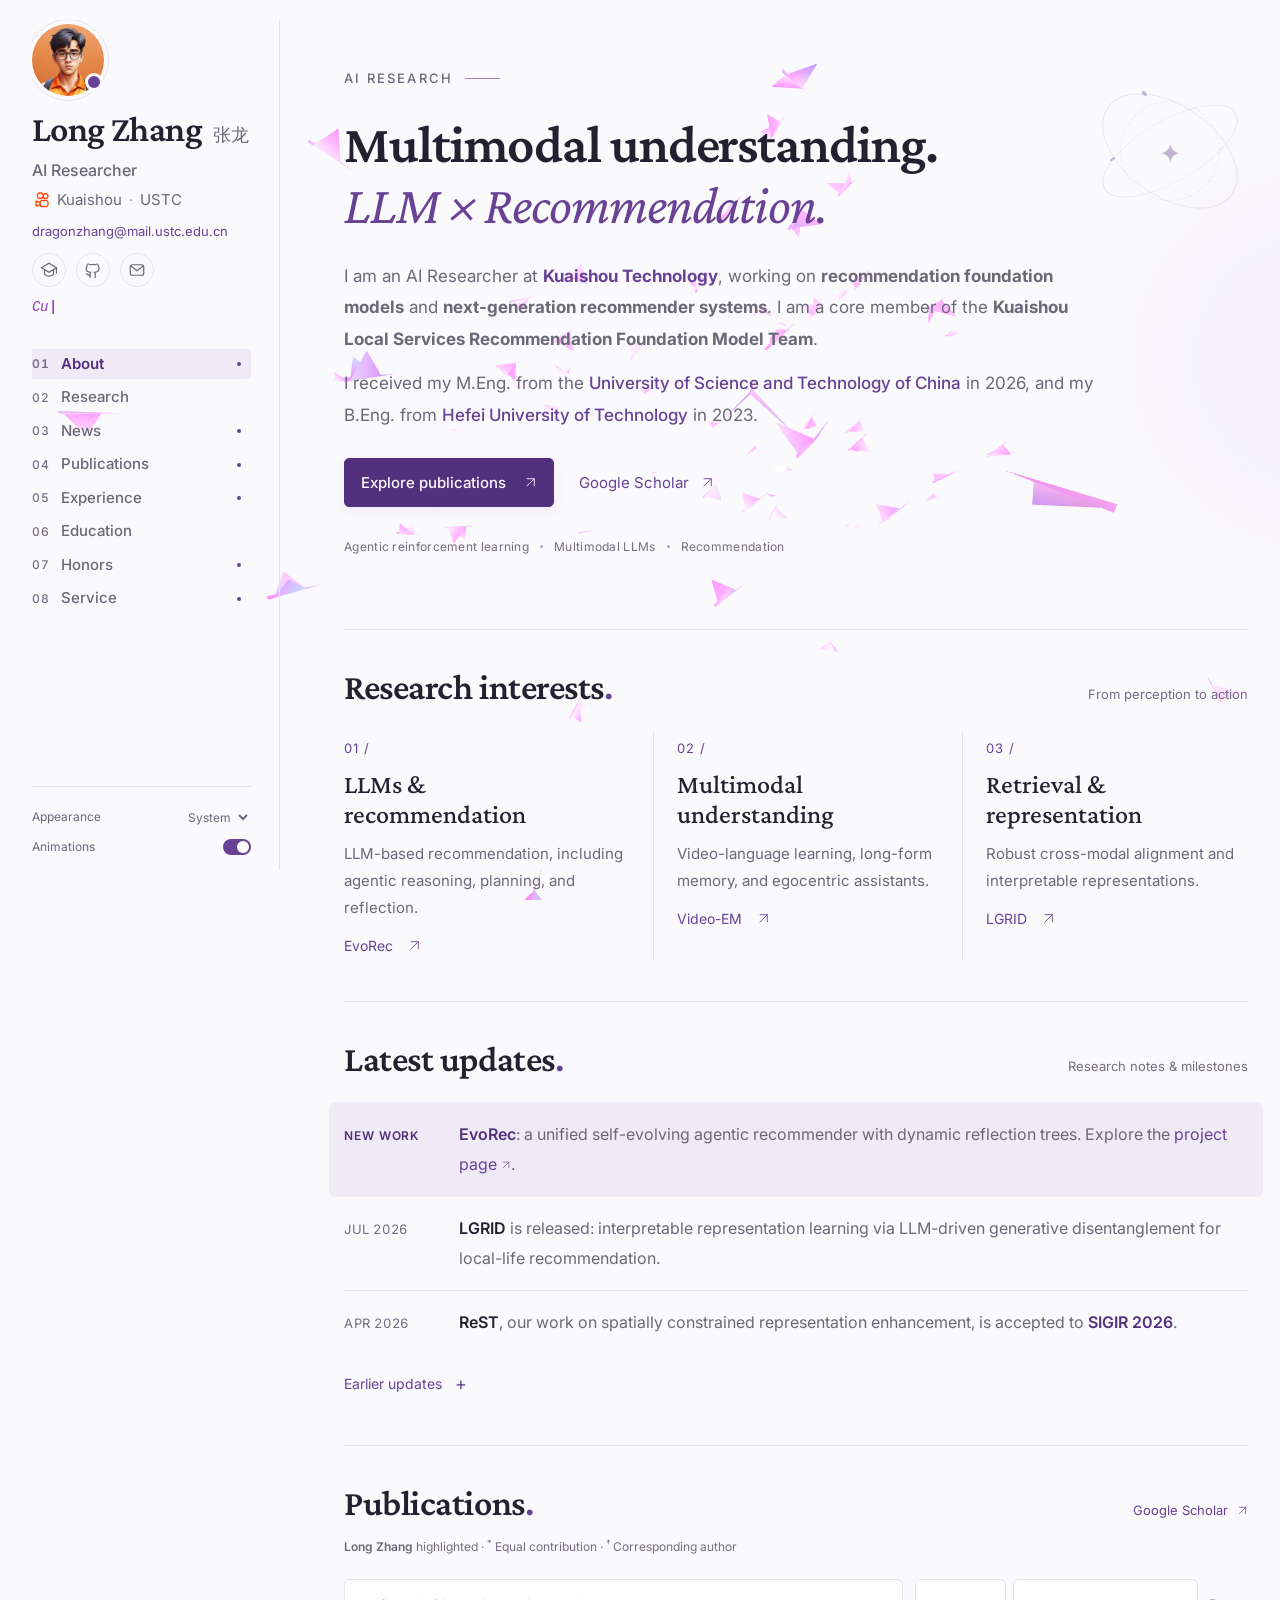
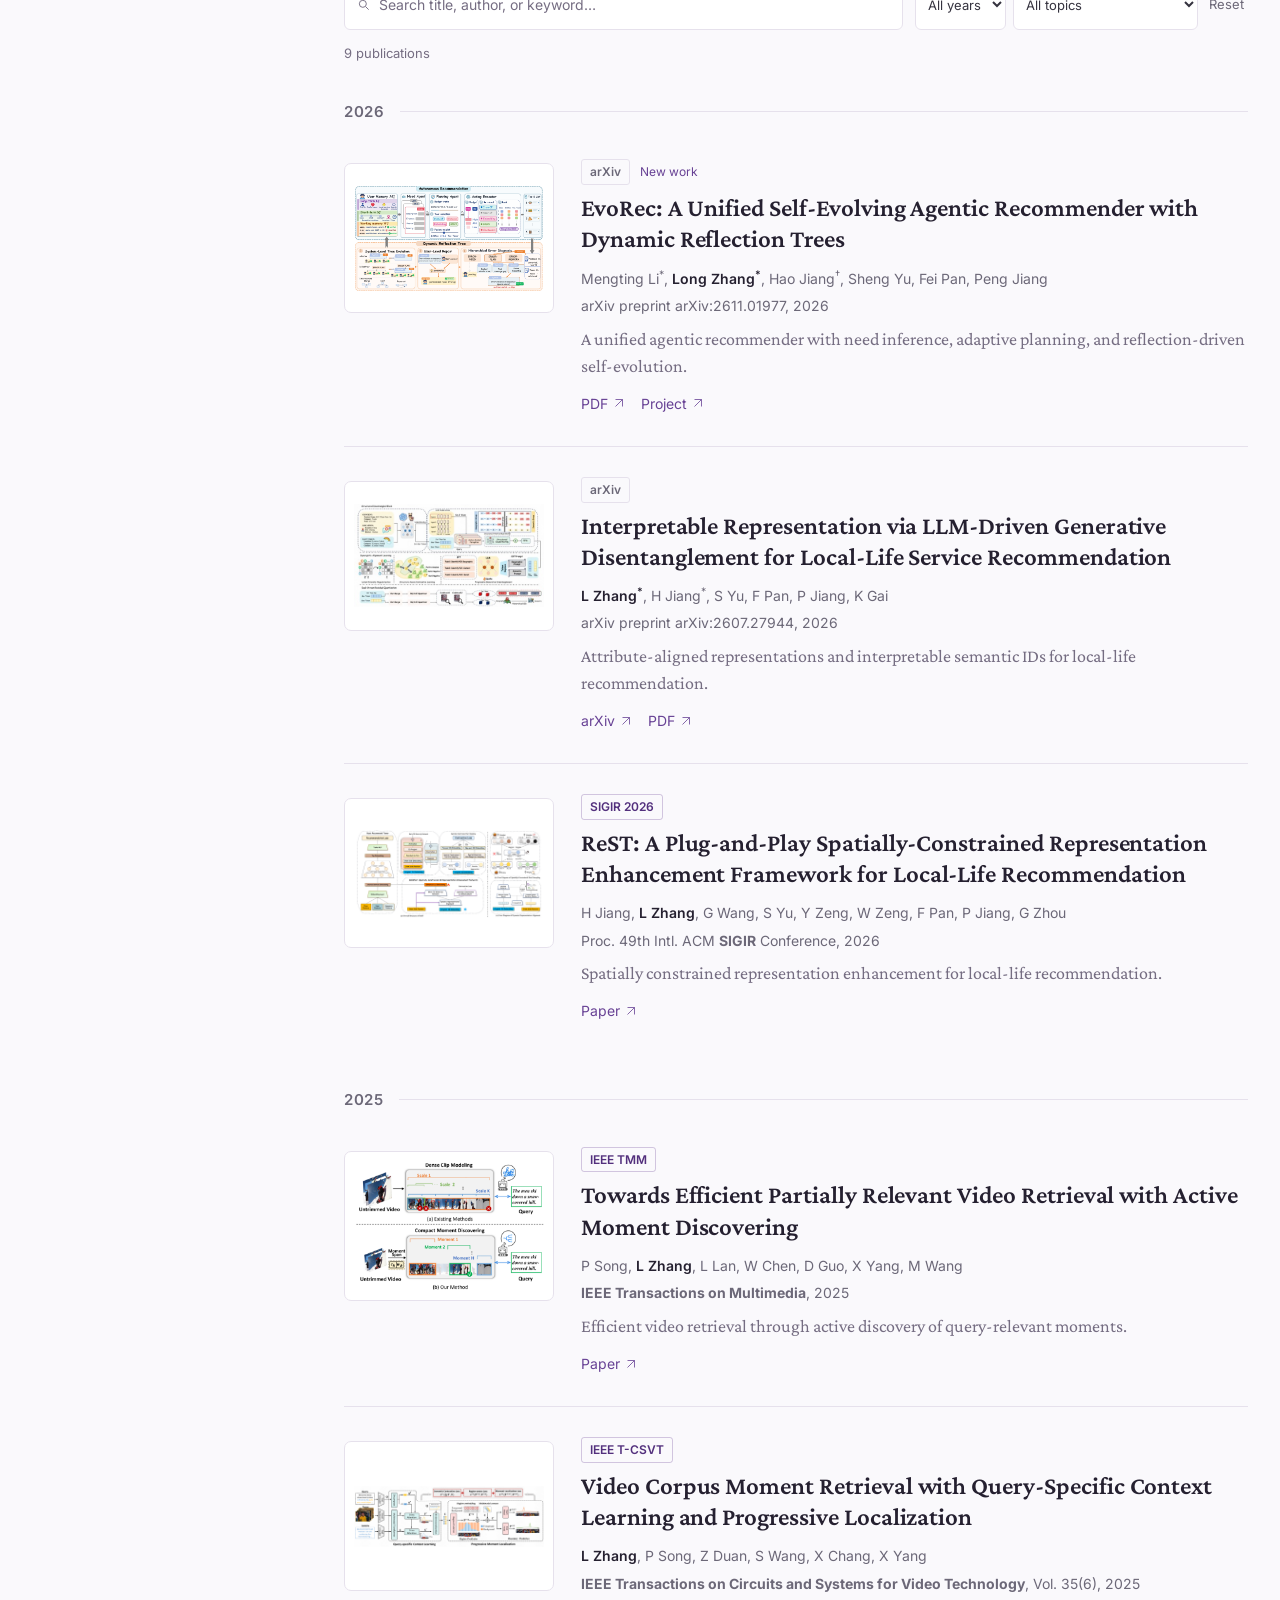
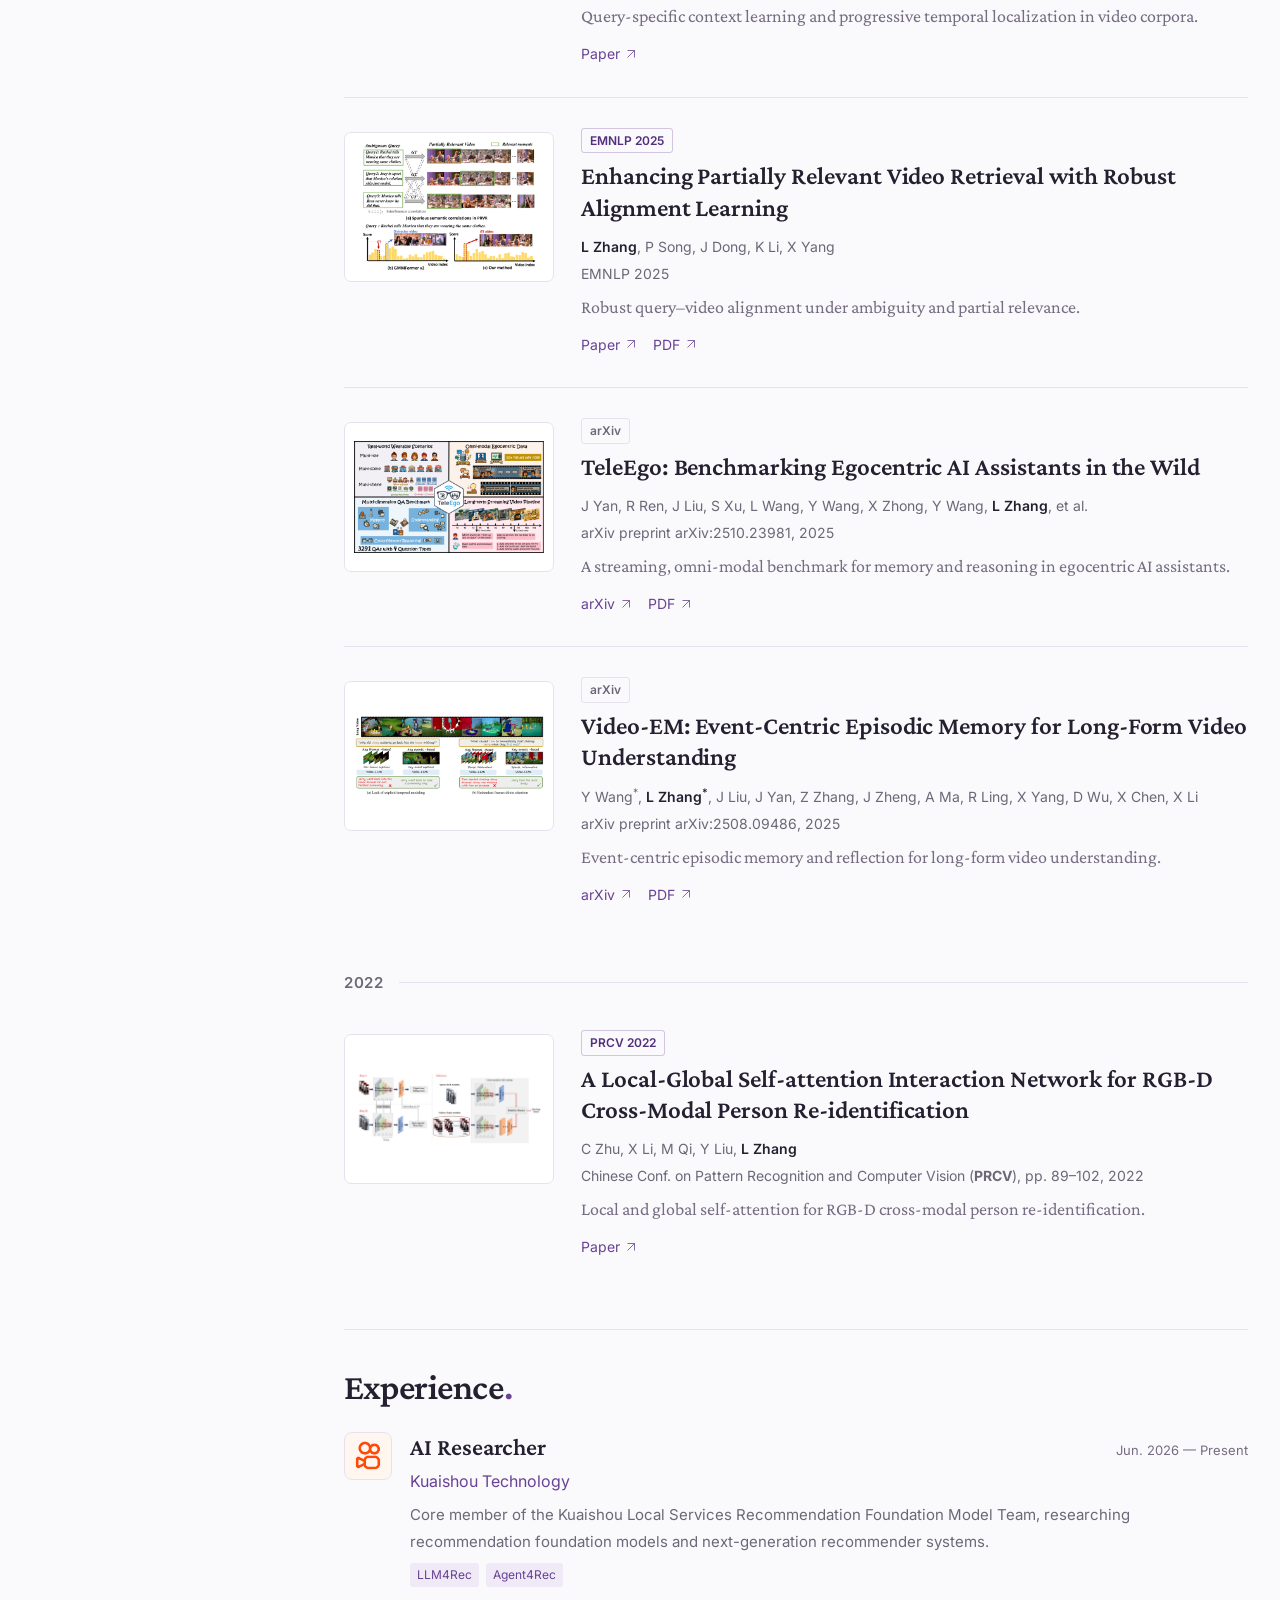
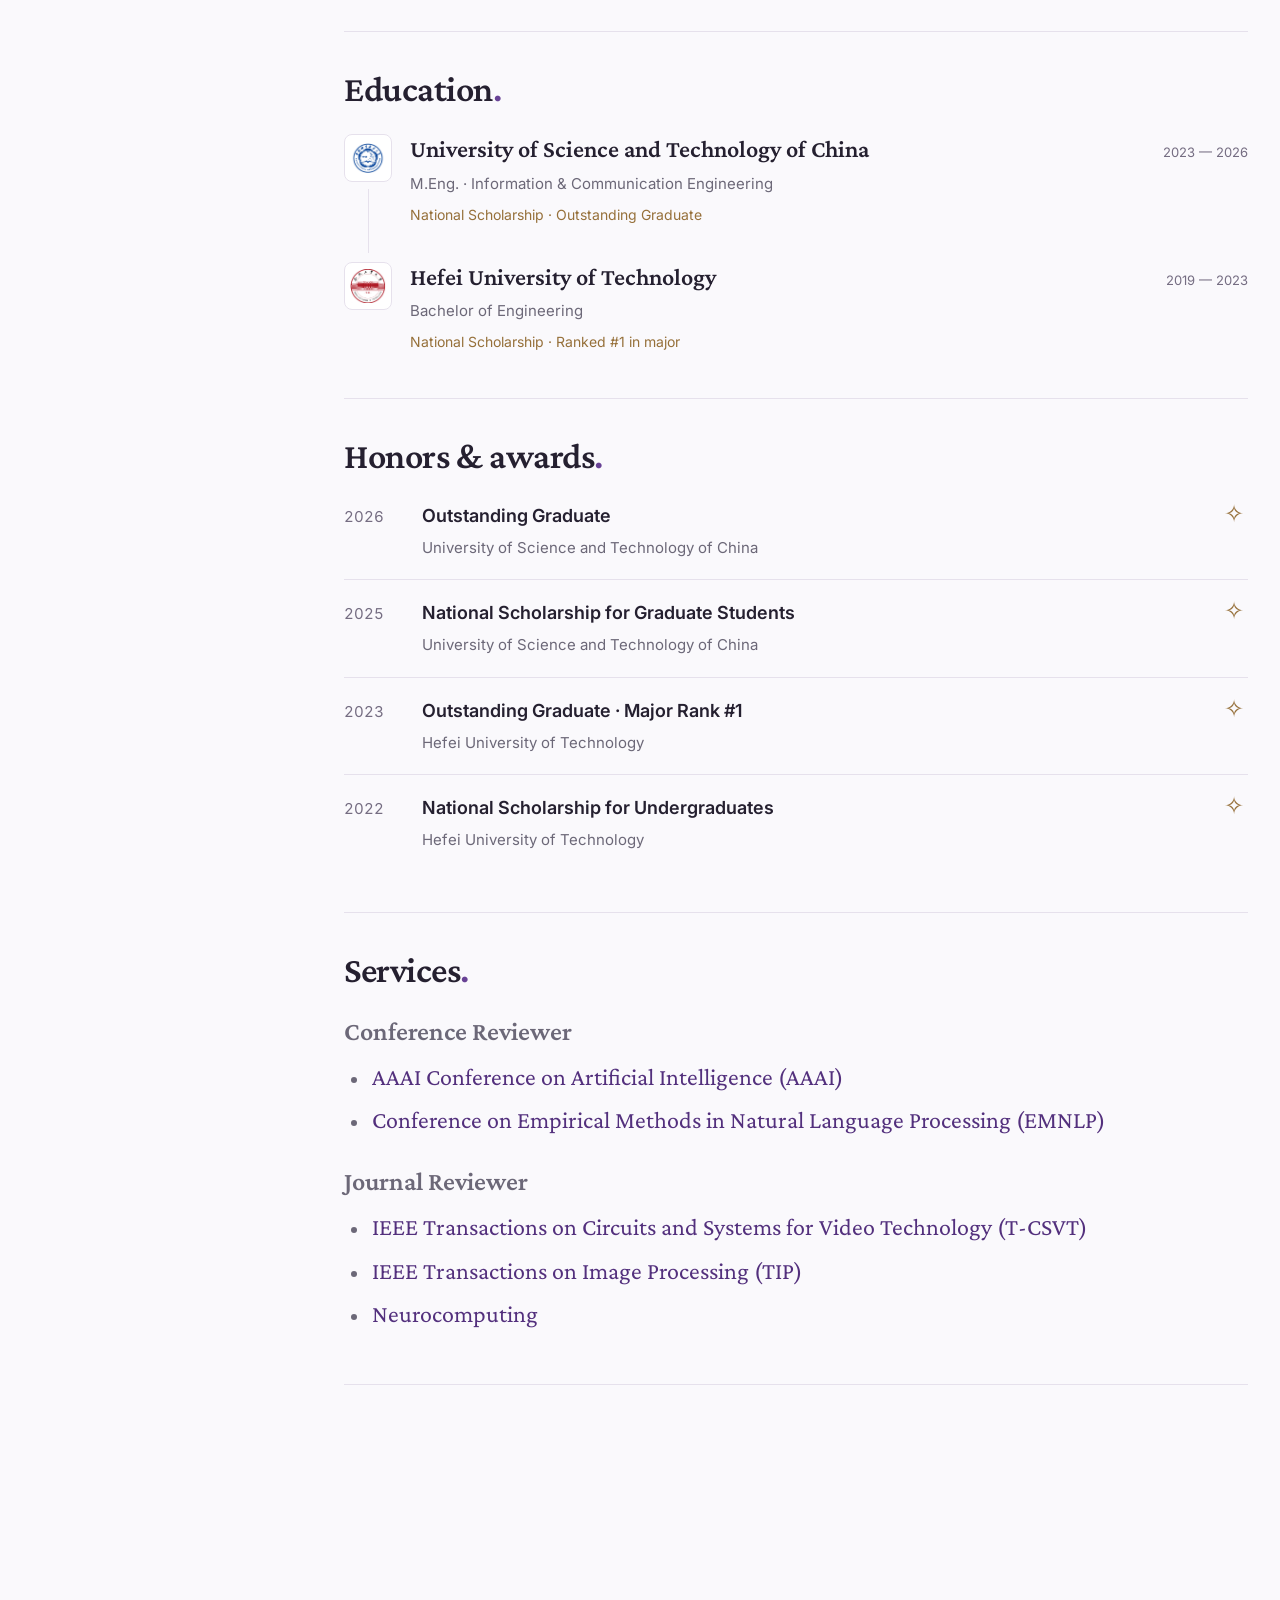
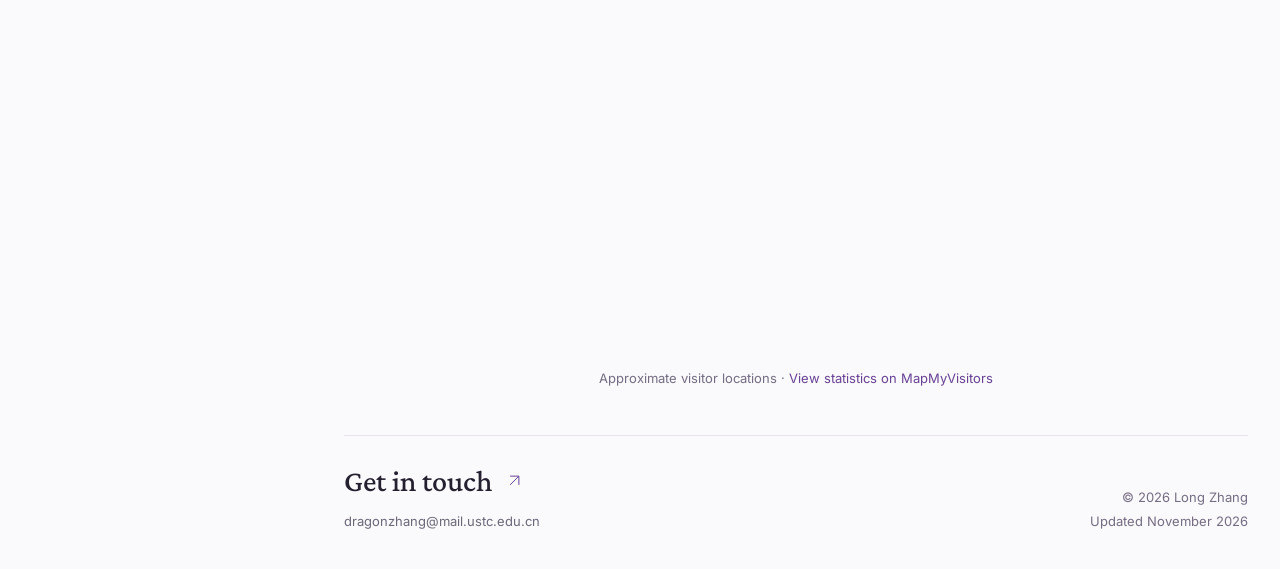
==== commit 66671b70: "Publish academic homepage runtime files" ====
--- a/index.html
+++ b/index.html
@@ -1 +1 @@
-<!doctype html> <html lang="en"> <head> <meta charset="UTF-8"> <meta name="viewport" content="width=device-width,initial-scale=1"> <title>Long Zhang (张龙) – Academic Homepage</title> <meta name="description" content="Long Zhang (张龙) is an AI Researcher at Kuaishou Technology working on LLM-based recommendation, agentic systems, multimodal LLMs, and video understanding. M.Eng. from USTC, publications at SIGIR, EMNLP, IEEE TMM, and IEEE T-CSVT."> <meta name="author" content="Long Zhang"> <meta name="keywords" content="Long Zhang, 张龙, Agentic Reinforcement Learning, Multimodal LLM, Video Understanding, Recommendation Systems, USTC, Kuaishou"> <link rel="canonical" href="https://zhanglong-ustc.github.io/"> <link rel="icon" type="image/png" sizes="180x180" href="assets/img/me/favicon.png"> <link rel="apple-touch-icon" sizes="180x180" href="assets/img/me/favicon.png"> <meta property="og:type" content="website"> <meta property="og:site_name" content="Long Zhang – Academic Homepage"> <meta property="og:title" content="Long Zhang (张龙) – Academic Homepage"> <meta property="og:description" content="AI Researcher at Kuaishou Technology. Research on LLM-based recommendation, agentic systems, multimodal LLMs, and video understanding."> <meta property="og:url" content="https://zhanglong-ustc.github.io/"> <meta property="og:image" content="https://zhanglong-ustc.github.io/assets/img/me/avatar.jpg"> <meta property="og:image:width" content="400"> <meta property="og:image:height" content="400"> <meta property="og:image:alt" content="Long Zhang illustrated portrait"> <meta property="og:locale" content="en_US"> <meta name="twitter:card" content="summary"> <meta name="twitter:title" content="Long Zhang (张龙) – Academic Homepage"> <meta name="twitter:description" content="AI Researcher at Kuaishou Technology. Research on LLM-based recommendation, agentic systems, multimodal LLMs, and video understanding."> <meta name="twitter:image" content="https://zhanglong-ustc.github.io/assets/img/me/avatar.jpg"> <script type="application/ld+json">{"@context":"https://schema.org","@type":"Person","name":"Long Zhang","alternateName":"张龙","url":"https://zhanglong-ustc.github.io/","image":"https://zhanglong-ustc.github.io/assets/img/me/avatar.jpg","email":"mailto:dragonzhang@mail.ustc.edu.cn","jobTitle":"AI Researcher","worksFor":{"@type":"Organization","name":"Kuaishou Technology"},"alumniOf":[{"@type":"CollegeOrUniversity","name":"University of Science and Technology of China"},{"@type":"CollegeOrUniversity","name":"Hefei University of Technology"}],"knowsAbout":["LLM-based Recommendation","Agentic Reinforcement Learning","Multimodal Large Language Models","Video Understanding","Recommendation Systems","LLM4Rec","Agent4Rec"],"sameAs":["https://scholar.google.com/citations?user=PKlSRUIAAAAJ"]}</script> <link rel="preconnect" href="https://fonts.googleapis.com"> <link rel="preconnect" href="https://fonts.gstatic.com" crossorigin> <link href="https://fonts.googleapis.com/css2?family=Crimson+Pro:ital,wght@0,400;0,600;0,700;1,400&family=Inter:wght@400;500;600&display=swap" rel="stylesheet"> <meta name="theme-color" content="#faf9fc"> <script>try{var appearance=localStorage.getItem("lz-appearance");["light","dark"].includes(appearance)&&(document.documentElement.dataset.theme=appearance);var motion=localStorage.getItem("lz-motion");"off"===motion&&(document.documentElement.dataset.motion="off")}catch(e){}</script> <link rel="stylesheet" href="assets/css/site.css"> <script defer="defer" src="assets/js/publication-filter.js"></script> <script defer="defer" src="assets/js/site.js"></script> <script defer="defer" src="assets/js/site-effects.js"></script> </head> <body id="top"> <a class="skip-link" href="#main">Skip to content</a> <div class="ambient" aria-hidden="true"></div> <div id="flight-background" class="flight-background" aria-hidden="true"></div> <div class="reading-progress" aria-hidden="true"> <span id="reading-progress"></span> </div> <div class="site-layout"> <aside class="sidebar" aria-label="Profile and navigation"> <a class="identity" href="#top" aria-label="Long Zhang, back to introduction"> <span class="portrait-wrap"><img src="assets/img/me/avatar.jpg" srcset="assets/img/me/avatar-sm.jpg 160w, assets/img/me/avatar.jpg 400w" sizes="(max-width: 960px) 64px, 108px" width="108" height="108" alt="Illustrated portrait of Long Zhang" fetchpriority="high" decoding="async"></span> <span class="identity-text"><span class="profile-name">Long Zhang <span lang="zh">张龙</span></span><span class="profile-role">AI Researcher</span><span class="profile-affiliation"> <span class="affiliation-company"><img class="affiliation-logo" src="assets/img/companies/kuaishou.png" width="20" height="20" alt="" aria-hidden="true" decoding="async">Kuaishou</span> <span class="affiliation-divider" aria-hidden="true">·</span> <span>USTC</span> </span></span> </a> <a class="profile-email" href="mailto:dragonzhang@mail.ustc.edu.cn">dragonzhang@mail.ustc.edu.cn</a> <div class="social-links"> <a href="https://scholar.google.com/citations?user=PKlSRUIAAAAJ" target="_blank" rel="noopener" aria-label="Google Scholar" title="Google Scholar"><svg viewBox="0 0 24 24" fill="none" stroke="currentColor" stroke-width="1.6" aria-hidden="true"> <path d="m2 9 10-6 10 6-10 6L2 9Zm4 3v6c4 3 8 3 12 0v-6M22 9v8"/></svg></a> <a href="https://github.com/zhanglong-ustc" target="_blank" rel="noopener" aria-label="GitHub" title="GitHub"><svg viewBox="0 0 24 24" fill="none" stroke="currentColor" stroke-width="1.6" stroke-linecap="round" aria-hidden="true"> <path d="M9 19c-4 1-4-2-6-2m12 5v-4a3.5 3.5 0 0 0-1-3c3 0 6-1 6-5a4 4 0 0 0-1-3c0-1 0-3-1-3-2 0-3 1-3 1a10 10 0 0 0-6 0S7 4 5 4c-1 0-1 2-1 3a4 4 0 0 0-1 3c0 4 3 5 6 5a3.5 3.5 0 0 0-1 3v4"/></svg></a> <a href="mailto:dragonzhang@mail.ustc.edu.cn" aria-label="Email Long Zhang" title="Email"><svg viewBox="0 0 24 24" fill="none" stroke="currentColor" stroke-width="1.6" aria-hidden="true"> <rect x="3" y="5" width="18" height="14" rx="3"/> <path d="m3 6 9 7 9-7"/></svg></a> </div> <p id="profile-motto" class="profile-motto" data-text="Curiosity, context, and intelligent action."> <span class="sr-only">Curiosity, context, and intelligent action.</span> <span class="motto-sizer" aria-hidden="true">Curiosity, context, and intelligent action.<span class="typewriter-cursor">|</span></span> <span class="motto-live" aria-hidden="true"><span data-typewriter-text>Curiosity, context, and intelligent action.</span><span class="typewriter-cursor">|</span></span> </p> <nav class="section-nav" aria-label="Section navigation"> <a href="#about" class="active"><span class="nav-index">01</span>About<span class="nav-dot" aria-hidden="true"></span></a><a href="#research"><span class="nav-index">02</span>Research<span class="nav-dot" aria-hidden="true"></span></a><a href="#news"><span class="nav-index">03</span>News<span class="nav-dot" aria-hidden="true"></span></a><a href="#pub"><span class="nav-index">04</span>Publications<span class="nav-dot" aria-hidden="true"></span></a><a href="#exp"><span class="nav-index">05</span>Experience<span class="nav-dot" aria-hidden="true"></span></a><a href="#edu"><span class="nav-index">06</span>Education<span class="nav-dot" aria-hidden="true"></span></a><a href="#awards"><span class="nav-index">07</span>Honors<span class="nav-dot" aria-hidden="true"></span></a><a href="#service"><span class="nav-index">08</span>Service<span class="nav-dot" aria-hidden="true"></span></a> </nav> <div class="preferences" data-enhanced hidden> <div class="appearance-control"> <label for="appearance">Appearance</label><select id="appearance" aria-label="Appearance"> <option value="system">System</option> <option value="light">Light</option> <option value="dark">Dark</option> </select> </div> <div class="motion-control"> <span id="motion-label">Animations</span><button type="button" id="motion-toggle" class="switch" role="switch" aria-labelledby="motion-label" aria-checked="true"> <span></span> </button> </div> </div> </aside> <main id="main"> <section class="hero" id="about" aria-labelledby="hero-title"> <div class="hero-orbit" aria-hidden="true"> <div class="orbit orbit-one"><i></i></div> <div class="orbit orbit-two"><i></i></div> <div class="orbit orbit-three"></div> <span class="orbit-center">✦</span> </div> <p class="eyebrow hero-enter">AI RESEARCH <span></span></p> <h1 id="hero-title" class="hero-enter"> Multimodal understanding.<br><em>LLM × Recommendation.</em> </h1> <div class="hero-copy hero-enter"> <p> I am an AI Researcher at <a href="https://www.kuaishou.com" target="_blank" rel="noopener"><strong>Kuaishou Technology</strong></a>, working on <strong>recommendation foundation models</strong> and <strong>next-generation recommender systems</strong>. I am a core member of the <strong>Kuaishou Local Services Recommendation Foundation Model Team</strong>. </p> <p> I received my M.Eng. from the <a href="https://en.ustc.edu.cn/" target="_blank" rel="noopener">University of Science and Technology of China</a> in 2026, and my B.Eng. from <a href="https://www.hfut.edu.cn/" target="_blank" rel="noopener">Hefei University of Technology</a> in 2023. </p> </div> <div class="hero-actions hero-enter"> <a class="button button-primary" href="#pub">Explore publications <svg viewBox="0 0 24 24" fill="none" stroke="currentColor" stroke-width="1.6" aria-hidden="true"> <path d="M5 19 19 5M5 5h14v14"/></svg></a><a class="text-link" href="https://scholar.google.com/citations?user=PKlSRUIAAAAJ" target="_blank" rel="noopener">Google Scholar <svg viewBox="0 0 24 24" fill="none" stroke="currentColor" stroke-width="1.6" aria-hidden="true"> <path d="M5 19 19 5M5 5h14v14"/></svg></a> </div> <div class="hero-bottom hero-enter"> <span>Agentic reinforcement learning</span><i></i><span>Multimodal LLMs</span><i></i><span>Recommendation</span> </div> </section> <section id="research" class="section" aria-labelledby="research-heading" data-reveal> <div class="section-heading"> <h2 id="research-heading">Research interests<span>.</span></h2> <span class="section-caption">From perception to action</span> </div> <div class="research-grid"> <div class="research-item"> <span class="research-number">01 /</span> <h3>LLMs &amp; <br>recommendation</h3> <p> LLM-based recommendation, including agentic reasoning, planning, and reflection. </p> <a href="#paper-evorec">EvoRec <svg viewBox="0 0 24 24" fill="none" stroke="currentColor" stroke-width="1.6" aria-hidden="true"> <path d="M5 19 19 5M5 5h14v14"/></svg></a> </div> <div class="research-item"> <span class="research-number">02 /</span> <h3>Multimodal <br>understanding</h3> <p> Video-language learning, long-form memory, and egocentric assistants. </p> <a href="#paper-videoem">Video-EM <svg viewBox="0 0 24 24" fill="none" stroke="currentColor" stroke-width="1.6" aria-hidden="true"> <path d="M5 19 19 5M5 5h14v14"/></svg></a> </div> <div class="research-item"> <span class="research-number">03 /</span> <h3>Retrieval &amp; <br>representation</h3> <p> Robust cross-modal alignment and interpretable representations. </p> <a href="#paper-lgrid">LGRID <svg viewBox="0 0 24 24" fill="none" stroke="currentColor" stroke-width="1.6" aria-hidden="true"> <path d="M5 19 19 5M5 5h14v14"/></svg></a> </div> </div> </section> <section id="news" class="section" aria-labelledby="news-heading" data-reveal> <div class="section-heading"> <h2 id="news-heading">Latest updates<span>.</span></h2> <span class="section-caption">Research notes &amp; milestones</span> </div> <div class="news-list"> <div class="news-item news-featured"> <span class="news-date"><span class="new-label">NEW WORK</span></span> <p> <a href="https://mtli-buaa.github.io/evorec-project-page/" target="_blank" rel="noopener"><strong>EvoRec</strong></a>: a unified self-evolving agentic recommender with dynamic reflection trees. Explore the <a href="https://mtli-buaa.github.io/evorec-project-page/" target="_blank" rel="noopener">project page <svg viewBox="0 0 24 24" fill="none" stroke="currentColor" stroke-width="1.6" aria-hidden="true"> <path d="M5 19 19 5M5 5h14v14"/></svg></a>. </p> </div> <div class="news-item"> <time class="news-date" datetime="2026-07">JUL 2026</time> <p> <a href="https://arxiv.org/abs/2607.27944" target="_blank" rel="noopener"><strong>LGRID</strong></a> is released: interpretable representation learning via LLM-driven generative disentanglement for local-life recommendation. </p> </div> <div class="news-item"> <time class="news-date" datetime="2026-04">APR 2026</time> <p> <strong>ReST</strong>, our work on spatially constrained representation enhancement, is accepted to <span class="inline-venue">SIGIR 2026</span>. </p> </div> </div> <details class="news-archive"> <summary>Earlier updates <span aria-hidden="true">+</span></summary> <div class="news-item"> <time class="news-date" datetime="2025-08">AUG 2025</time> <p> Our work on robust alignment for partially relevant video retrieval is accepted to <strong>EMNLP 2025</strong>. </p> </div> <div class="news-item"> <time class="news-date" datetime="2025">2025</time> <p> Two papers accepted to <strong>IEEE TMM</strong> and <strong>IEEE T-CSVT</strong>. </p> </div> </details> </section> <section id="pub" class="section publications" aria-labelledby="pub-heading"> <div class="section-heading" data-reveal> <h2 id="pub-heading">Publications<span>.</span></h2> <a class="section-caption caption-link" href="https://scholar.google.com/citations?user=PKlSRUIAAAAJ" target="_blank" rel="noopener">Google Scholar <svg viewBox="0 0 24 24" fill="none" stroke="currentColor" stroke-width="1.6" aria-hidden="true"> <path d="M5 19 19 5M5 5h14v14"/></svg></a> </div> <p class="publication-note"> <strong>Long Zhang</strong> highlighted · <sup>*</sup> Equal contribution · <sup>†</sup> Corresponding author </p> <form class="publication-filters" id="publication-filters" role="search" aria-label="Filter publications" data-enhanced hidden> <div class="search-field"> <svg viewBox="0 0 24 24" fill="none" stroke="currentColor" stroke-width="1.6" aria-hidden="true"> <circle cx="10" cy="10" r="6"/> <path d="m15 15 5 5"/></svg><input id="paper-search" type="search" aria-label="Search publications" placeholder="Search title, author, or keyword…" autocomplete="off"> </div> <div class="filter-selects"> <select id="paper-year" aria-label="Publication year"> <option value="all">All years</option> <option value="2026">2026</option> <option value="2025">2025</option> <option value="2022">2022</option></select><select id="paper-topic" aria-label="Research topic"> <option value="all">All topics</option> <option value="agents">Agents</option> <option value="recommendation">Recommendation</option> <option value="video">Video &amp; multimodal</option> <option value="retrieval"> Retrieval &amp; representation </option></select><button type="reset" class="filter-reset">Reset</button> </div> <p id="result-count" class="result-count" role="status" aria-live="polite"> 9 publications </p> </form> <div id="publication-list"> <div class="year-group" data-year-group> <h3 class="year-heading">2026<span aria-hidden="true"></span></h3> <article class="pub" id="paper-evorec" data-year="2026" data-topics="agents recommendation" data-reveal> <a class="pub-image" href="https://arxiv.org/pdf/2611.01977" target="_blank" rel="noopener" aria-label="Read EvoRec: A Unified Self-Evolving Agentic Recommender with Dynamic Reflection Trees"><img src="assets/img/papers/evorec.png" width="240" height="160" loading="lazy" decoding="async" alt="EvoRec: A Unified Self-Evolving Agentic Recommender with Dynamic Reflection Trees — method overview"></a> <div class="pub-content"> <div class="pub-kicker"> <span class="venue preprint">arXiv</span><span class="work-note">New work</span> </div> <h3> <a href="https://arxiv.org/pdf/2611.01977" target="_blank" rel="noopener">EvoRec: A Unified Self-Evolving Agentic Recommender with Dynamic Reflection Trees</a> </h3> <p class="pub-authors"> Mengting Li<sup>*</sup>, <b>Long Zhang<sup>*</sup></b>, Hao Jiang<sup>†</sup>, Sheng Yu, Fei Pan, Peng Jiang </p> <p class="pub-details"> arXiv preprint arXiv:2611.01977, 2026 </p> <p class="pub-summary"> A unified agentic recommender with need inference, adaptive planning, and reflection-driven self-evolution. </p> <div class="pub-links"> <a href="https://arxiv.org/pdf/2611.01977" target="_blank" rel="noopener">PDF <svg viewBox="0 0 24 24" fill="none" stroke="currentColor" stroke-width="1.6" aria-hidden="true"> <path d="M5 19 19 5M5 5h14v14"/></svg></a><a href="https://mtli-buaa.github.io/evorec-project-page/" target="_blank" rel="noopener">Project <svg viewBox="0 0 24 24" fill="none" stroke="currentColor" stroke-width="1.6" aria-hidden="true"> <path d="M5 19 19 5M5 5h14v14"/></svg></a> </div> </div> </article> <article class="pub" id="paper-lgrid" data-year="2026" data-topics="recommendation retrieval" data-reveal> <a class="pub-image" href="https://arxiv.org/abs/2607.27944" target="_blank" rel="noopener" aria-label="Read Interpretable Representation via LLM-Driven Generative Disentanglement for Local-Life Service Recommendation"><img src="assets/img/papers/lgrid_fig2.jpg" width="240" height="160" loading="lazy" decoding="async" alt="Interpretable Representation via LLM-Driven Generative Disentanglement for Local-Life Service Recommendation — method overview"></a> <div class="pub-content"> <div class="pub-kicker"> <span class="venue preprint">arXiv</span> </div> <h3> <a href="https://arxiv.org/abs/2607.27944" target="_blank" rel="noopener">Interpretable Representation via LLM-Driven Generative Disentanglement for Local-Life Service Recommendation</a> </h3> <p class="pub-authors"> <b>L Zhang<sup>*</sup></b>, H Jiang<sup>*</sup>, S Yu, F Pan, P Jiang, K Gai </p> <p class="pub-details"> <em>arXiv preprint arXiv:2607.27944</em>, 2026 </p> <p class="pub-summary"> Attribute-aligned representations and interpretable semantic IDs for local-life recommendation. </p> <div class="pub-links"> <a href="https://arxiv.org/abs/2607.27944" target="_blank" rel="noopener">arXiv <svg viewBox="0 0 24 24" fill="none" stroke="currentColor" stroke-width="1.6" aria-hidden="true"> <path d="M5 19 19 5M5 5h14v14"/></svg></a><a href="https://arxiv.org/pdf/2607.27944" target="_blank" rel="noopener">PDF <svg viewBox="0 0 24 24" fill="none" stroke="currentColor" stroke-width="1.6" aria-hidden="true"> <path d="M5 19 19 5M5 5h14v14"/></svg></a> </div> </div> </article> <article class="pub" id="paper-rest" data-year="2026" data-topics="recommendation retrieval" data-reveal> <a class="pub-image" href="https://dl.acm.org/doi/abs/10.1145/3805712.3808510" target="_blank" rel="noopener" aria-label="Read ReST: A Plug-and-Play Spatially-Constrained Representation Enhancement Framework for Local-Life Recommendation"><img src="assets/img/papers/rest_fig.png" width="240" height="160" loading="lazy" decoding="async" alt="ReST: A Plug-and-Play Spatially-Constrained Representation Enhancement Framework for Local-Life Recommendation — method overview"></a> <div class="pub-content"> <div class="pub-kicker"> <span class="venue">SIGIR 2026</span> </div> <h3> <a href="https://dl.acm.org/doi/abs/10.1145/3805712.3808510" target="_blank" rel="noopener">ReST: A Plug-and-Play Spatially-Constrained Representation Enhancement Framework for Local-Life Recommendation</a> </h3> <p class="pub-authors"> H Jiang, <b>L Zhang</b>, G Wang, S Yu, Y Zeng, W Zeng, F Pan, P Jiang, G Zhou </p> <p class="pub-details"> <em>Proc. 49th Intl. ACM <strong>SIGIR</strong> Conference</em>, 2026 </p> <p class="pub-summary"> Spatially constrained representation enhancement for local-life recommendation. </p> <div class="pub-links"> <a href="https://dl.acm.org/doi/abs/10.1145/3805712.3808510" target="_blank" rel="noopener">Paper <svg viewBox="0 0 24 24" fill="none" stroke="currentColor" stroke-width="1.6" aria-hidden="true"> <path d="M5 19 19 5M5 5h14v14"/></svg></a> </div> </div> </article> </div> <div class="year-group" data-year-group> <h3 class="year-heading">2025<span aria-hidden="true"></span></h3> <article class="pub" id="paper-active" data-year="2025" data-topics="video retrieval" data-reveal> <a class="pub-image" href="https://ieeexplore.ieee.org/abstract/document/11086387/" target="_blank" rel="noopener" aria-label="Read Towards Efficient Partially Relevant Video Retrieval with Active Moment Discovering"><img src="assets/img/papers/prvr_active_sm.png" width="240" height="160" loading="lazy" decoding="async" alt="Towards Efficient Partially Relevant Video Retrieval with Active Moment Discovering — method overview"></a> <div class="pub-content"> <div class="pub-kicker"> <span class="venue">IEEE TMM</span> </div> <h3> <a href="https://ieeexplore.ieee.org/abstract/document/11086387/" target="_blank" rel="noopener">Towards Efficient Partially Relevant Video Retrieval with Active Moment Discovering</a> </h3> <p class="pub-authors"> P Song, <b>L Zhang</b>, L Lan, W Chen, D Guo, X Yang, M Wang </p> <p class="pub-details"> <em><strong>IEEE Transactions on Multimedia</strong></em>, 2025 </p> <p class="pub-summary"> Efficient video retrieval through active discovery of query-relevant moments. </p> <div class="pub-links"> <a href="https://ieeexplore.ieee.org/abstract/document/11086387/" target="_blank" rel="noopener">Paper <svg viewBox="0 0 24 24" fill="none" stroke="currentColor" stroke-width="1.6" aria-hidden="true"> <path d="M5 19 19 5M5 5h14v14"/></svg></a> </div> </div> </article> <article class="pub" id="paper-vcmr" data-year="2025" data-topics="video retrieval" data-reveal> <a class="pub-image" href="https://ieeexplore.ieee.org/abstract/document/10843770/" target="_blank" rel="noopener" aria-label="Read Video Corpus Moment Retrieval with Query-Specific Context Learning and Progressive Localization"><img src="assets/img/papers/vcmr_fig.png" width="240" height="160" loading="lazy" decoding="async" alt="Video Corpus Moment Retrieval with Query-Specific Context Learning and Progressive Localization — method overview"></a> <div class="pub-content"> <div class="pub-kicker"> <span class="venue">IEEE T-CSVT</span> </div> <h3> <a href="https://ieeexplore.ieee.org/abstract/document/10843770/" target="_blank" rel="noopener">Video Corpus Moment Retrieval with Query-Specific Context Learning and Progressive Localization</a> </h3> <p class="pub-authors"> <b>L Zhang</b>, P Song, Z Duan, S Wang, X Chang, X Yang </p> <p class="pub-details"> <em><strong>IEEE Transactions on Circuits and Systems for Video Technology</strong></em>, Vol. 35(6), 2025 </p> <p class="pub-summary"> Query-specific context learning and progressive temporal localization in video corpora. </p> <div class="pub-links"> <a href="https://ieeexplore.ieee.org/abstract/document/10843770/" target="_blank" rel="noopener">Paper <svg viewBox="0 0 24 24" fill="none" stroke="currentColor" stroke-width="1.6" aria-hidden="true"> <path d="M5 19 19 5M5 5h14v14"/></svg></a> </div> </div> </article> <article class="pub" id="paper-ral" data-year="2025" data-topics="video retrieval" data-reveal> <a class="pub-image" href="https://aclanthology.org/2025.findings-emnlp.248/" target="_blank" rel="noopener" aria-label="Read Enhancing Partially Relevant Video Retrieval with Robust Alignment Learning"><img src="assets/img/papers/prvr_align_sm.png" width="240" height="160" loading="lazy" decoding="async" alt="Enhancing Partially Relevant Video Retrieval with Robust Alignment Learning — method overview"></a> <div class="pub-content"> <div class="pub-kicker"> <span class="venue">EMNLP 2025</span> </div> <h3> <a href="https://aclanthology.org/2025.findings-emnlp.248/" target="_blank" rel="noopener">Enhancing Partially Relevant Video Retrieval with Robust Alignment Learning</a> </h3> <p class="pub-authors"> <b>L Zhang</b>, P Song, J Dong, K Li, X Yang </p> <p class="pub-details"> <em>EMNLP 2025</em> </p> <p class="pub-summary"> Robust query–video alignment under ambiguity and partial relevance. </p> <div class="pub-links"> <a href="https://aclanthology.org/2025.findings-emnlp.248/" target="_blank" rel="noopener">Paper <svg viewBox="0 0 24 24" fill="none" stroke="currentColor" stroke-width="1.6" aria-hidden="true"> <path d="M5 19 19 5M5 5h14v14"/></svg></a><a href="https://aclanthology.org/2025.findings-emnlp.248.pdf" target="_blank" rel="noopener">PDF <svg viewBox="0 0 24 24" fill="none" stroke="currentColor" stroke-width="1.6" aria-hidden="true"> <path d="M5 19 19 5M5 5h14v14"/></svg></a> </div> </div> </article> <article class="pub" id="paper-teleego" data-year="2025" data-topics="video agents" data-reveal> <a class="pub-image" href="https://arxiv.org/abs/2510.23981" target="_blank" rel="noopener" aria-label="Read TeleEgo: Benchmarking Egocentric AI Assistants in the Wild"><img src="assets/img/papers/teleego_sm.png" width="240" height="160" loading="lazy" decoding="async" alt="TeleEgo: Benchmarking Egocentric AI Assistants in the Wild — method overview"></a> <div class="pub-content"> <div class="pub-kicker"> <span class="venue preprint">arXiv</span> </div> <h3> <a href="https://arxiv.org/abs/2510.23981" target="_blank" rel="noopener">TeleEgo: Benchmarking Egocentric AI Assistants in the Wild</a> </h3> <p class="pub-authors"> J Yan, R Ren, J Liu, S Xu, L Wang, Y Wang, X Zhong, Y Wang, <b>L Zhang</b>, et al. </p> <p class="pub-details"> <em>arXiv preprint arXiv:2510.23981</em>, 2025 </p> <p class="pub-summary"> A streaming, omni-modal benchmark for memory and reasoning in egocentric AI assistants. </p> <div class="pub-links"> <a href="https://arxiv.org/abs/2510.23981" target="_blank" rel="noopener">arXiv <svg viewBox="0 0 24 24" fill="none" stroke="currentColor" stroke-width="1.6" aria-hidden="true"> <path d="M5 19 19 5M5 5h14v14"/></svg></a><a href="https://arxiv.org/pdf/2510.23981" target="_blank" rel="noopener">PDF <svg viewBox="0 0 24 24" fill="none" stroke="currentColor" stroke-width="1.6" aria-hidden="true"> <path d="M5 19 19 5M5 5h14v14"/></svg></a> </div> </div> </article> <article class="pub" id="paper-videoem" data-year="2025" data-topics="video agents" data-reveal> <a class="pub-image" href="https://arxiv.org/abs/2508.09486" target="_blank" rel="noopener" aria-label="Read Video-EM: Event-Centric Episodic Memory for Long-Form Video Understanding"><img src="assets/img/papers/videomem_sm.png" width="240" height="160" loading="lazy" decoding="async" alt="Video-EM: Event-Centric Episodic Memory for Long-Form Video Understanding — method overview"></a> <div class="pub-content"> <div class="pub-kicker"> <span class="venue preprint">arXiv</span> </div> <h3> <a href="https://arxiv.org/abs/2508.09486" target="_blank" rel="noopener">Video-EM: Event-Centric Episodic Memory for Long-Form Video Understanding</a> </h3> <p class="pub-authors"> Y Wang<sup>*</sup>, <b>L Zhang<sup>*</sup></b>, J Liu, J Yan, Z Zhang, J Zheng, A Ma, R Ling, X Yang, D Wu, X Chen, X Li </p> <p class="pub-details"> <em>arXiv preprint arXiv:2508.09486</em>, 2025 </p> <p class="pub-summary"> Event-centric episodic memory and reflection for long-form video understanding. </p> <div class="pub-links"> <a href="https://arxiv.org/abs/2508.09486" target="_blank" rel="noopener">arXiv <svg viewBox="0 0 24 24" fill="none" stroke="currentColor" stroke-width="1.6" aria-hidden="true"> <path d="M5 19 19 5M5 5h14v14"/></svg></a><a href="https://arxiv.org/pdf/2508.09486" target="_blank" rel="noopener">PDF <svg viewBox="0 0 24 24" fill="none" stroke="currentColor" stroke-width="1.6" aria-hidden="true"> <path d="M5 19 19 5M5 5h14v14"/></svg></a> </div> </div> </article> </div> <div class="year-group" data-year-group> <h3 class="year-heading">2022<span aria-hidden="true"></span></h3> <article class="pub" id="paper-prcv" data-year="2022" data-topics="retrieval" data-reveal> <a class="pub-image" href="https://doi.org/10.1007/978-3-031-18916-6_8" target="_blank" rel="noopener" aria-label="Read A Local-Global Self-attention Interaction Network for RGB-D Cross-Modal Person Re-identification"><img src="assets/img/papers/prcv_fig.png" width="240" height="160" loading="lazy" decoding="async" alt="A Local-Global Self-attention Interaction Network for RGB-D Cross-Modal Person Re-identification — method overview"></a> <div class="pub-content"> <div class="pub-kicker"> <span class="venue">PRCV 2022</span> </div> <h3> <a href="https://doi.org/10.1007/978-3-031-18916-6_8" target="_blank" rel="noopener">A Local-Global Self-attention Interaction Network for RGB-D Cross-Modal Person Re-identification</a> </h3> <p class="pub-authors"> C Zhu, X Li, M Qi, Y Liu, <b>L Zhang</b> </p> <p class="pub-details"> <em>Chinese Conf. on Pattern Recognition and Computer Vision (<strong>PRCV</strong>)</em>, pp. 89–102, 2022 </p> <p class="pub-summary"> Local and global self-attention for RGB-D cross-modal person re-identification. </p> <div class="pub-links"> <a href="https://doi.org/10.1007/978-3-031-18916-6_8" target="_blank" rel="noopener">Paper <svg viewBox="0 0 24 24" fill="none" stroke="currentColor" stroke-width="1.6" aria-hidden="true"> <path d="M5 19 19 5M5 5h14v14"/></svg></a> </div> </div> </article> </div> </div> <div class="empty-state" id="empty-state" hidden> <h3>No matching publications</h3> <p>Try a different keyword, year, or research topic.</p> <button type="button" id="clear-filters" class="button"> Clear filters </button> </div> </section> <section id="exp" class="section" aria-labelledby="exp-heading" data-reveal> <div class="section-heading"> <h2 id="exp-heading">Experience<span>.</span></h2> </div> <div class="timeline"> <div class="timeline-item"> <a class="institution-mark kuaishou-mark" href="https://www.kuaishou.com/official/material-lib" target="_blank" rel="noopener" aria-label="Kuaishou logo — source: official media library" title="Logo source: Kuaishou official media library"> <img src="assets/img/companies/kuaishou.png" width="36" height="36" loading="lazy" decoding="async" alt="Kuaishou logo"> </a> <div class="timeline-content"> <div class="timeline-title"> <h3>AI Researcher</h3> <span>Jun. 2026 — Present</span> </div> <a class="institution-name" href="https://www.kuaishou.com" target="_blank" rel="noopener">Kuaishou Technology</a> <p> Core member of the Kuaishou Local Services Recommendation Foundation Model Team, researching recommendation foundation models and next-generation recommender systems. </p> <div class="small-tags"> <span>LLM4Rec</span><span>Agent4Rec</span> </div> </div> </div> </div> </section> <section id="edu" class="section" aria-labelledby="edu-heading" data-reveal> <div class="section-heading"> <h2 id="edu-heading">Education<span>.</span></h2> </div> <div class="timeline"> <div class="timeline-item"> <div class="institution-mark"> <img src="assets/img/schools/ustc.png" width="48" height="48" loading="lazy" alt="USTC logo"> </div> <div class="timeline-content"> <div class="timeline-title"> <h3>University of Science and Technology of China</h3> <span>2023 — 2026</span> </div> <p class="degree"> M.Eng. · Information &amp; Communication Engineering </p> <p class="education-honors"> National Scholarship · Outstanding Graduate </p> </div> </div> <div class="timeline-item"> <div class="institution-mark"> <img src="assets/img/schools/hfut.png" width="48" height="48" loading="lazy" alt="HFUT logo"> </div> <div class="timeline-content"> <div class="timeline-title"> <h3>Hefei University of Technology</h3> <span>2019 — 2023</span> </div> <p class="degree">Bachelor of Engineering</p> <p class="education-honors"> National Scholarship · Ranked #1 in major </p> </div> </div> </div> </section> <section id="awards" class="section" aria-labelledby="awards-heading" data-reveal> <div class="section-heading"> <h2 id="awards-heading">Honors &amp; awards<span>.</span></h2> </div> <div class="honors-list"> <div class="honor"> <span>2026</span> <div> <h3>Outstanding Graduate</h3> <p>University of Science and Technology of China</p> </div> <span class="honor-star" aria-hidden="true">✧</span> </div> <div class="honor"> <span>2025</span> <div> <h3>National Scholarship for Graduate Students</h3> <p>University of Science and Technology of China</p> </div> <span class="honor-star" aria-hidden="true">✧</span> </div> <div class="honor"> <span>2023</span> <div> <h3>Outstanding Graduate · Major Rank #1</h3> <p>Hefei University of Technology</p> </div> <span class="honor-star" aria-hidden="true">✧</span> </div> <div class="honor"> <span>2022</span> <div> <h3>National Scholarship for Undergraduates</h3> <p>Hefei University of Technology</p> </div> <span class="honor-star" aria-hidden="true">✧</span> </div> </div> </section> <section id="service" class="section" aria-labelledby="service-heading" data-reveal> <div class="section-heading"> <h2 id="service-heading">Services<span>.</span></h2> </div> <div class="service-groups"> <div class="service-group"> <h3>Conference Reviewer</h3> <ul> <li> <a href="https://aaai.org/conference/aaai/" target="_blank" rel="noopener">AAAI Conference on Artificial Intelligence (AAAI)</a> </li> <li> <a href="https://2026.emnlp.org/" target="_blank" rel="noopener">Conference on Empirical Methods in Natural Language Processing (EMNLP)</a> </li> </ul> </div> <div class="service-group"> <h3>Journal Reviewer</h3> <ul> <li> <a href="https://ieee-cas.org/publication/tcsvt" target="_blank" rel="noopener">IEEE Transactions on Circuits and Systems for Video Technology (T-CSVT)</a> </li> <li> <a href="https://signalprocessingsociety.org/publications-resources/ieee-transactions-image-processing" target="_blank" rel="noopener">IEEE Transactions on Image Processing (TIP)</a> </li> <li> <a href="https://www.sciencedirect.com/journal/neurocomputing" target="_blank" rel="noopener">Neurocomputing</a> </li> </ul> </div> </div> </section> <figure id="visitor-map" class="visitor-map" aria-labelledby="visitor-map-heading"> <h2 id="visitor-map-heading" class="sr-only">Visitor map</h2> <iframe class="visitor-widget" src="assets/visitor-widget.html" title="Visitor locations and statistics from MapMyVisitors" sandbox="allow-scripts allow-popups allow-popups-to-escape-sandbox" referrerpolicy="strict-origin-when-cross-origin" loading="eager"></iframe> <figcaption> Approximate visitor locations · <a href="https://mapmyvisitors.com/web/1c99x" target="_blank" rel="noopener">View statistics on MapMyVisitors</a> </figcaption> </figure> <footer> <div> <a class="footer-contact" href="mailto:dragonzhang@mail.ustc.edu.cn">Get in touch <svg viewBox="0 0 24 24" fill="none" stroke="currentColor" stroke-width="1.6" aria-hidden="true"> <path d="M5 19 19 5M5 5h14v14"/></svg></a> <p>dragonzhang@mail.ustc.edu.cn</p> </div> <div class="footer-meta"> <a href="copyright.html" style="color:inherit" title="Copyright and use">© 2026 Long Zhang</a><br>Updated November 2026 </div> </footer> </main> </div> <a class="back-to-top" href="#top" aria-label="Back to top"><svg viewBox="0 0 24 24" fill="none" stroke="currentColor" stroke-width="1.5" aria-hidden="true"> <path d="m5 12 7-7 7 7M12 5v15"/></svg></a> </body> </html> +<!doctype html> <html lang="en"> <head> <meta charset="UTF-8"> <meta name="viewport" content="width=device-width,initial-scale=1"> <title>Long Zhang (张龙) – Academic Homepage</title> <meta name="description" content="Long Zhang (张龙) is an AI Researcher at Kuaishou Technology working on LLM-based recommendation, agentic systems, multimodal LLMs, and video understanding. M.Eng. from USTC, publications at SIGIR, EMNLP, IEEE TMM, and IEEE T-CSVT."> <meta name="author" content="Long Zhang"> <meta name="keywords" content="Long Zhang, 张龙, Agentic Reinforcement Learning, Multimodal LLM, Video Understanding, Recommendation Systems, USTC, Kuaishou"> <link rel="canonical" href="https://zhanglong-ustc.github.io/"> <link rel="icon" type="image/png" sizes="180x180" href="assets/img/me/favicon.png"> <link rel="apple-touch-icon" sizes="180x180" href="assets/img/me/favicon.png"> <meta property="og:type" content="website"> <meta property="og:site_name" content="Long Zhang – Academic Homepage"> <meta property="og:title" content="Long Zhang (张龙) – Academic Homepage"> <meta property="og:description" content="AI Researcher at Kuaishou Technology. Research on LLM-based recommendation, agentic systems, multimodal LLMs, and video understanding."> <meta property="og:url" content="https://zhanglong-ustc.github.io/"> <meta property="og:image" content="https://zhanglong-ustc.github.io/assets/img/me/avatar.jpg"> <meta property="og:image:width" content="400"> <meta property="og:image:height" content="400"> <meta property="og:image:alt" content="Long Zhang illustrated portrait"> <meta property="og:locale" content="en_US"> <meta name="twitter:card" content="summary"> <meta name="twitter:title" content="Long Zhang (张龙) – Academic Homepage"> <meta name="twitter:description" content="AI Researcher at Kuaishou Technology. Research on LLM-based recommendation, agentic systems, multimodal LLMs, and video understanding."> <meta name="twitter:image" content="https://zhanglong-ustc.github.io/assets/img/me/avatar.jpg"> <script type="application/ld+json">{"@context":"https://schema.org","@type":"Person","name":"Long Zhang","alternateName":"张龙","url":"https://zhanglong-ustc.github.io/","image":"https://zhanglong-ustc.github.io/assets/img/me/avatar.jpg","email":"mailto:dragonzhang@mail.ustc.edu.cn","jobTitle":"AI Researcher","worksFor":{"@type":"Organization","name":"Kuaishou Technology"},"alumniOf":[{"@type":"CollegeOrUniversity","name":"University of Science and Technology of China"},{"@type":"CollegeOrUniversity","name":"Hefei University of Technology"}],"knowsAbout":["LLM-based Recommendation","Agentic Reinforcement Learning","Multimodal Large Language Models","Video Understanding","Recommendation Systems","LLM4Rec","Agent4Rec"],"sameAs":["https://scholar.google.com/citations?user=PKlSRUIAAAAJ"]}</script> <link rel="preconnect" href="https://fonts.googleapis.com"> <link rel="preconnect" href="https://fonts.gstatic.com" crossorigin> <link href="https://fonts.googleapis.com/css2?family=Crimson+Pro:ital,wght@0,400;0,600;0,700;1,400&family=Inter:wght@400;500;600&display=swap" rel="stylesheet"> <meta name="theme-color" content="#faf9fc"> <script>try{var appearance=localStorage.getItem("lz-appearance");["light","dark"].includes(appearance)&&(document.documentElement.dataset.theme=appearance);var motion=localStorage.getItem("lz-motion");"off"===motion&&(document.documentElement.dataset.motion="off")}catch(e){}</script> <link rel="stylesheet" href="assets/css/site.css?v=20261106"> <script defer="defer" src="assets/js/publication-filter.js"></script> <script defer="defer" src="assets/js/site.js"></script> <script defer="defer" src="assets/js/site-effects.js?v=20261106"></script> </head> <body id="top"> <a class="skip-link" href="#main">Skip to content</a> <div class="ambient" aria-hidden="true"></div> <div id="flight-background" class="flight-background" data-state="css" aria-hidden="true"> <div class="butterfly-flock" style="position:absolute"> <span class="paper-butterfly" style="--x:7vw;--y:12vh;--dx:32vw;--dy:34vh;--turn:46deg;--size:28px;--mobile-size:24px;--duration:15s;--delay:-0s"><i class="butterfly-wing wing-left"></i><i class="butterfly-wing wing-right"></i></span> <span class="paper-butterfly" style="--x:38vw;--y:35vh;--dx:-28vw;--dy:-31vh;--turn:-42deg;--size:40px;--mobile-size:36px;--duration:17s;--delay:-4s"><i class="butterfly-wing wing-left"></i><i class="butterfly-wing wing-right"></i></span> <span class="paper-butterfly" style="--x:69vw;--y:58vh;--dx:32vw;--dy:34vh;--turn:46deg;--size:52px;--mobile-size:48px;--duration:19s;--delay:-8s"><i class="butterfly-wing wing-left"></i><i class="butterfly-wing wing-right"></i></span> <span class="paper-butterfly" style="--x:10vw;--y:81vh;--dx:-28vw;--dy:-31vh;--turn:-42deg;--size:28px;--mobile-size:24px;--duration:21s;--delay:-12s"><i class="butterfly-wing wing-left"></i><i class="butterfly-wing wing-right"></i></span> <span class="paper-butterfly" style="--x:41vw;--y:19vh;--dx:32vw;--dy:34vh;--turn:46deg;--size:40px;--mobile-size:36px;--duration:23s;--delay:-16s"><i class="butterfly-wing wing-left"></i><i class="butterfly-wing wing-right"></i></span> <span class="paper-butterfly" style="--x:72vw;--y:42vh;--dx:-28vw;--dy:-31vh;--turn:-42deg;--size:52px;--mobile-size:48px;--duration:15s;--delay:-20s"><i class="butterfly-wing wing-left"></i><i class="butterfly-wing wing-right"></i></span> <span class="paper-butterfly" style="--x:13vw;--y:65vh;--dx:32vw;--dy:34vh;--turn:46deg;--size:28px;--mobile-size:24px;--duration:17s;--delay:-24s"><i class="butterfly-wing wing-left"></i><i class="butterfly-wing wing-right"></i></span> <span class="paper-butterfly" style="--x:44vw;--y:3vh;--dx:-28vw;--dy:-31vh;--turn:-42deg;--size:40px;--mobile-size:36px;--duration:19s;--delay:-28s"><i class="butterfly-wing wing-left"></i><i class="butterfly-wing wing-right"></i></span> <span class="paper-butterfly" style="--x:75vw;--y:26vh;--dx:32vw;--dy:34vh;--turn:46deg;--size:52px;--mobile-size:48px;--duration:21s;--delay:-32s"><i class="butterfly-wing wing-left"></i><i class="butterfly-wing wing-right"></i></span> <span class="paper-butterfly" style="--x:16vw;--y:49vh;--dx:-28vw;--dy:-31vh;--turn:-42deg;--size:28px;--mobile-size:24px;--duration:23s;--delay:-36s"><i class="butterfly-wing wing-left"></i><i class="butterfly-wing wing-right"></i></span> <span class="paper-butterfly" style="--x:47vw;--y:72vh;--dx:32vw;--dy:34vh;--turn:46deg;--size:40px;--mobile-size:36px;--duration:15s;--delay:-40s"><i class="butterfly-wing wing-left"></i><i class="butterfly-wing wing-right"></i></span> </div> </div> <div class="reading-progress" aria-hidden="true"> <span id="reading-progress"></span> </div> <div class="site-layout"> <aside class="sidebar" aria-label="Profile and navigation"> <a class="identity" href="#top" aria-label="Long Zhang, back to introduction"> <span class="portrait-wrap"><img src="assets/img/me/avatar.jpg" srcset="assets/img/me/avatar-sm.jpg 160w, assets/img/me/avatar.jpg 400w" sizes="(max-width: 960px) 64px, 108px" width="108" height="108" alt="Illustrated portrait of Long Zhang" fetchpriority="high" decoding="async"></span> <span class="identity-text"><span class="profile-name">Long Zhang <span lang="zh">张龙</span></span><span class="profile-role">AI Researcher</span><span class="profile-affiliation"> <span class="affiliation-company"><img class="affiliation-logo" src="assets/img/companies/kuaishou.png" width="20" height="20" alt="" aria-hidden="true" decoding="async">Kuaishou</span> <span class="affiliation-divider" aria-hidden="true">·</span> <span>USTC</span> </span></span> </a> <a class="profile-email" href="mailto:dragonzhang@mail.ustc.edu.cn">dragonzhang@mail.ustc.edu.cn</a> <div class="social-links"> <a href="https://scholar.google.com/citations?user=PKlSRUIAAAAJ" target="_blank" rel="noopener" aria-label="Google Scholar" title="Google Scholar"><svg viewBox="0 0 24 24" fill="none" stroke="currentColor" stroke-width="1.6" aria-hidden="true"> <path d="m2 9 10-6 10 6-10 6L2 9Zm4 3v6c4 3 8 3 12 0v-6M22 9v8"/></svg></a> <a href="https://github.com/zhanglong-ustc" target="_blank" rel="noopener" aria-label="GitHub" title="GitHub"><svg viewBox="0 0 24 24" fill="none" stroke="currentColor" stroke-width="1.6" stroke-linecap="round" aria-hidden="true"> <path d="M9 19c-4 1-4-2-6-2m12 5v-4a3.5 3.5 0 0 0-1-3c3 0 6-1 6-5a4 4 0 0 0-1-3c0-1 0-3-1-3-2 0-3 1-3 1a10 10 0 0 0-6 0S7 4 5 4c-1 0-1 2-1 3a4 4 0 0 0-1 3c0 4 3 5 6 5a3.5 3.5 0 0 0-1 3v4"/></svg></a> <a href="mailto:dragonzhang@mail.ustc.edu.cn" aria-label="Email Long Zhang" title="Email"><svg viewBox="0 0 24 24" fill="none" stroke="currentColor" stroke-width="1.6" aria-hidden="true"> <rect x="3" y="5" width="18" height="14" rx="3"/> <path d="m3 6 9 7 9-7"/></svg></a> </div> <p id="profile-motto" class="profile-motto" data-text="Curiosity, context, and intelligent action."> <span class="sr-only">Curiosity, context, and intelligent action.</span> <span class="motto-sizer" aria-hidden="true">Curiosity, context, and intelligent action.<span class="typewriter-cursor">|</span></span> <span class="motto-live" aria-hidden="true"><span data-typewriter-text>Curiosity, context, and intelligent action.</span><span class="typewriter-cursor">|</span></span> </p> <nav class="section-nav" aria-label="Section navigation"> <a href="#about" class="active"><span class="nav-index">01</span>About<span class="nav-dot" aria-hidden="true"></span></a><a href="#research"><span class="nav-index">02</span>Research<span class="nav-dot" aria-hidden="true"></span></a><a href="#news"><span class="nav-index">03</span>News<span class="nav-dot" aria-hidden="true"></span></a><a href="#pub"><span class="nav-index">04</span>Publications<span class="nav-dot" aria-hidden="true"></span></a><a href="#exp"><span class="nav-index">05</span>Experience<span class="nav-dot" aria-hidden="true"></span></a><a href="#edu"><span class="nav-index">06</span>Education<span class="nav-dot" aria-hidden="true"></span></a><a href="#awards"><span class="nav-index">07</span>Honors<span class="nav-dot" aria-hidden="true"></span></a><a href="#service"><span class="nav-index">08</span>Service<span class="nav-dot" aria-hidden="true"></span></a> </nav> <div class="preferences" data-enhanced hidden> <div class="appearance-control"> <label for="appearance">Appearance</label><select id="appearance" aria-label="Appearance"> <option value="system">System</option> <option value="light">Light</option> <option value="dark">Dark</option> </select> </div> <div class="motion-control"> <span id="motion-label">Animations</span><button type="button" id="motion-toggle" class="switch" role="switch" aria-labelledby="motion-label" aria-checked="true"> <span></span> </button> </div> </div> </aside> <main id="main"> <section class="hero" id="about" aria-labelledby="hero-title"> <div class="hero-orbit" aria-hidden="true"> <div class="orbit orbit-one"><i></i></div> <div class="orbit orbit-two"><i></i></div> <div class="orbit orbit-three"></div> <span class="orbit-center">✦</span> </div> <p class="eyebrow hero-enter">AI RESEARCH <span></span></p> <h1 id="hero-title" class="hero-enter"> Multimodal understanding.<br><em>LLM × Recommendation.</em> </h1> <div class="hero-copy hero-enter"> <p> I am an AI Researcher at <a href="https://www.kuaishou.com" target="_blank" rel="noopener"><strong>Kuaishou Technology</strong></a>, working on <strong>recommendation foundation models</strong> and <strong>next-generation recommender systems</strong>. I am a core member of the <strong>Kuaishou Local Services Recommendation Foundation Model Team</strong>. </p> <p> I received my M.Eng. from the <a href="https://en.ustc.edu.cn/" target="_blank" rel="noopener">University of Science and Technology of China</a> in 2026, and my B.Eng. from <a href="https://www.hfut.edu.cn/" target="_blank" rel="noopener">Hefei University of Technology</a> in 2023. </p> </div> <div class="hero-actions hero-enter"> <a class="button button-primary" href="#pub">Explore publications <svg viewBox="0 0 24 24" fill="none" stroke="currentColor" stroke-width="1.6" aria-hidden="true"> <path d="M5 19 19 5M5 5h14v14"/></svg></a><a class="text-link" href="https://scholar.google.com/citations?user=PKlSRUIAAAAJ" target="_blank" rel="noopener">Google Scholar <svg viewBox="0 0 24 24" fill="none" stroke="currentColor" stroke-width="1.6" aria-hidden="true"> <path d="M5 19 19 5M5 5h14v14"/></svg></a> </div> <div class="hero-bottom hero-enter"> <span>Agentic reinforcement learning</span><i></i><span>Multimodal LLMs</span><i></i><span>Recommendation</span> </div> </section> <section id="research" class="section" aria-labelledby="research-heading" data-reveal> <div class="section-heading"> <h2 id="research-heading">Research interests<span>.</span></h2> <span class="section-caption">From perception to action</span> </div> <div class="research-grid"> <div class="research-item"> <span class="research-number">01 /</span> <h3>LLMs &amp; <br>recommendation</h3> <p> LLM-based recommendation, including agentic reasoning, planning, and reflection. </p> <a href="#paper-evorec">EvoRec <svg viewBox="0 0 24 24" fill="none" stroke="currentColor" stroke-width="1.6" aria-hidden="true"> <path d="M5 19 19 5M5 5h14v14"/></svg></a> </div> <div class="research-item"> <span class="research-number">02 /</span> <h3>Multimodal <br>understanding</h3> <p> Video-language learning, long-form memory, and egocentric assistants. </p> <a href="#paper-videoem">Video-EM <svg viewBox="0 0 24 24" fill="none" stroke="currentColor" stroke-width="1.6" aria-hidden="true"> <path d="M5 19 19 5M5 5h14v14"/></svg></a> </div> <div class="research-item"> <span class="research-number">03 /</span> <h3>Retrieval &amp; <br>representation</h3> <p> Robust cross-modal alignment and interpretable representations. </p> <a href="#paper-lgrid">LGRID <svg viewBox="0 0 24 24" fill="none" stroke="currentColor" stroke-width="1.6" aria-hidden="true"> <path d="M5 19 19 5M5 5h14v14"/></svg></a> </div> </div> </section> <section id="news" class="section" aria-labelledby="news-heading" data-reveal> <div class="section-heading"> <h2 id="news-heading">Latest updates<span>.</span></h2> <span class="section-caption">Research notes &amp; milestones</span> </div> <div class="news-list"> <div class="news-item news-featured"> <span class="news-date"><span class="new-label">NEW WORK</span></span> <p> <a href="https://mtli-buaa.github.io/evorec-project-page/" target="_blank" rel="noopener"><strong>EvoRec</strong></a>: a unified self-evolving agentic recommender with dynamic reflection trees. Explore the <a href="https://mtli-buaa.github.io/evorec-project-page/" target="_blank" rel="noopener">project page <svg viewBox="0 0 24 24" fill="none" stroke="currentColor" stroke-width="1.6" aria-hidden="true"> <path d="M5 19 19 5M5 5h14v14"/></svg></a>. </p> </div> <div class="news-item"> <time class="news-date" datetime="2026-07">JUL 2026</time> <p> <a href="https://arxiv.org/abs/2607.27944" target="_blank" rel="noopener"><strong>LGRID</strong></a> is released: interpretable representation learning via LLM-driven generative disentanglement for local-life recommendation. </p> </div> <div class="news-item"> <time class="news-date" datetime="2026-04">APR 2026</time> <p> <strong>ReST</strong>, our work on spatially constrained representation enhancement, is accepted to <span class="inline-venue">SIGIR 2026</span>. </p> </div> </div> <details class="news-archive"> <summary>Earlier updates <span aria-hidden="true">+</span></summary> <div class="news-item"> <time class="news-date" datetime="2025-08">AUG 2025</time> <p> Our work on robust alignment for partially relevant video retrieval is accepted to <strong>EMNLP 2025</strong>. </p> </div> <div class="news-item"> <time class="news-date" datetime="2025">2025</time> <p> Two papers accepted to <strong>IEEE TMM</strong> and <strong>IEEE T-CSVT</strong>. </p> </div> </details> </section> <section id="pub" class="section publications" aria-labelledby="pub-heading"> <div class="section-heading" data-reveal> <h2 id="pub-heading">Publications<span>.</span></h2> <a class="section-caption caption-link" href="https://scholar.google.com/citations?user=PKlSRUIAAAAJ" target="_blank" rel="noopener">Google Scholar <svg viewBox="0 0 24 24" fill="none" stroke="currentColor" stroke-width="1.6" aria-hidden="true"> <path d="M5 19 19 5M5 5h14v14"/></svg></a> </div> <p class="publication-note"> <strong>Long Zhang</strong> highlighted · <sup>*</sup> Equal contribution · <sup>†</sup> Corresponding author </p> <form class="publication-filters" id="publication-filters" role="search" aria-label="Filter publications" data-enhanced hidden> <div class="search-field"> <svg viewBox="0 0 24 24" fill="none" stroke="currentColor" stroke-width="1.6" aria-hidden="true"> <circle cx="10" cy="10" r="6"/> <path d="m15 15 5 5"/></svg><input id="paper-search" type="search" aria-label="Search publications" placeholder="Search title, author, or keyword…" autocomplete="off"> </div> <div class="filter-selects"> <select id="paper-year" aria-label="Publication year"> <option value="all">All years</option> <option value="2026">2026</option> <option value="2025">2025</option> <option value="2022">2022</option></select><select id="paper-topic" aria-label="Research topic"> <option value="all">All topics</option> <option value="agents">Agents</option> <option value="recommendation">Recommendation</option> <option value="video">Video &amp; multimodal</option> <option value="retrieval"> Retrieval &amp; representation </option></select><button type="reset" class="filter-reset">Reset</button> </div> <p id="result-count" class="result-count" role="status" aria-live="polite"> 9 publications </p> </form> <div id="publication-list"> <div class="year-group" data-year-group> <h3 class="year-heading">2026<span aria-hidden="true"></span></h3> <article class="pub" id="paper-evorec" data-year="2026" data-topics="agents recommendation" data-reveal> <a class="pub-image" href="https://arxiv.org/pdf/2611.01977" target="_blank" rel="noopener" aria-label="Read EvoRec: A Unified Self-Evolving Agentic Recommender with Dynamic Reflection Trees"><img src="assets/img/papers/evorec.png" width="240" height="160" loading="lazy" decoding="async" alt="EvoRec: A Unified Self-Evolving Agentic Recommender with Dynamic Reflection Trees — method overview"></a> <div class="pub-content"> <div class="pub-kicker"> <span class="venue preprint">arXiv</span><span class="work-note">New work</span> </div> <h3> <a href="https://arxiv.org/pdf/2611.01977" target="_blank" rel="noopener">EvoRec: A Unified Self-Evolving Agentic Recommender with Dynamic Reflection Trees</a> </h3> <p class="pub-authors"> Mengting Li<sup>*</sup>, <b>Long Zhang<sup>*</sup></b>, Hao Jiang<sup>†</sup>, Sheng Yu, Fei Pan, Peng Jiang </p> <p class="pub-details"> arXiv preprint arXiv:2611.01977, 2026 </p> <p class="pub-summary"> A unified agentic recommender with need inference, adaptive planning, and reflection-driven self-evolution. </p> <div class="pub-links"> <a href="https://arxiv.org/pdf/2611.01977" target="_blank" rel="noopener">PDF <svg viewBox="0 0 24 24" fill="none" stroke="currentColor" stroke-width="1.6" aria-hidden="true"> <path d="M5 19 19 5M5 5h14v14"/></svg></a><a href="https://mtli-buaa.github.io/evorec-project-page/" target="_blank" rel="noopener">Project <svg viewBox="0 0 24 24" fill="none" stroke="currentColor" stroke-width="1.6" aria-hidden="true"> <path d="M5 19 19 5M5 5h14v14"/></svg></a> </div> </div> </article> <article class="pub" id="paper-lgrid" data-year="2026" data-topics="recommendation retrieval" data-reveal> <a class="pub-image" href="https://arxiv.org/abs/2607.27944" target="_blank" rel="noopener" aria-label="Read Interpretable Representation via LLM-Driven Generative Disentanglement for Local-Life Service Recommendation"><img src="assets/img/papers/lgrid_fig2.jpg" width="240" height="160" loading="lazy" decoding="async" alt="Interpretable Representation via LLM-Driven Generative Disentanglement for Local-Life Service Recommendation — method overview"></a> <div class="pub-content"> <div class="pub-kicker"> <span class="venue preprint">arXiv</span> </div> <h3> <a href="https://arxiv.org/abs/2607.27944" target="_blank" rel="noopener">Interpretable Representation via LLM-Driven Generative Disentanglement for Local-Life Service Recommendation</a> </h3> <p class="pub-authors"> <b>L Zhang<sup>*</sup></b>, H Jiang<sup>*</sup>, S Yu, F Pan, P Jiang, K Gai </p> <p class="pub-details"> <em>arXiv preprint arXiv:2607.27944</em>, 2026 </p> <p class="pub-summary"> Attribute-aligned representations and interpretable semantic IDs for local-life recommendation. </p> <div class="pub-links"> <a href="https://arxiv.org/abs/2607.27944" target="_blank" rel="noopener">arXiv <svg viewBox="0 0 24 24" fill="none" stroke="currentColor" stroke-width="1.6" aria-hidden="true"> <path d="M5 19 19 5M5 5h14v14"/></svg></a><a href="https://arxiv.org/pdf/2607.27944" target="_blank" rel="noopener">PDF <svg viewBox="0 0 24 24" fill="none" stroke="currentColor" stroke-width="1.6" aria-hidden="true"> <path d="M5 19 19 5M5 5h14v14"/></svg></a> </div> </div> </article> <article class="pub" id="paper-rest" data-year="2026" data-topics="recommendation retrieval" data-reveal> <a class="pub-image" href="https://dl.acm.org/doi/abs/10.1145/3805712.3808510" target="_blank" rel="noopener" aria-label="Read ReST: A Plug-and-Play Spatially-Constrained Representation Enhancement Framework for Local-Life Recommendation"><img src="assets/img/papers/rest_fig.png" width="240" height="160" loading="lazy" decoding="async" alt="ReST: A Plug-and-Play Spatially-Constrained Representation Enhancement Framework for Local-Life Recommendation — method overview"></a> <div class="pub-content"> <div class="pub-kicker"> <span class="venue">SIGIR 2026</span> </div> <h3> <a href="https://dl.acm.org/doi/abs/10.1145/3805712.3808510" target="_blank" rel="noopener">ReST: A Plug-and-Play Spatially-Constrained Representation Enhancement Framework for Local-Life Recommendation</a> </h3> <p class="pub-authors"> H Jiang, <b>L Zhang</b>, G Wang, S Yu, Y Zeng, W Zeng, F Pan, P Jiang, G Zhou </p> <p class="pub-details"> <em>Proc. 49th Intl. ACM <strong>SIGIR</strong> Conference</em>, 2026 </p> <p class="pub-summary"> Spatially constrained representation enhancement for local-life recommendation. </p> <div class="pub-links"> <a href="https://dl.acm.org/doi/abs/10.1145/3805712.3808510" target="_blank" rel="noopener">Paper <svg viewBox="0 0 24 24" fill="none" stroke="currentColor" stroke-width="1.6" aria-hidden="true"> <path d="M5 19 19 5M5 5h14v14"/></svg></a> </div> </div> </article> </div> <div class="year-group" data-year-group> <h3 class="year-heading">2025<span aria-hidden="true"></span></h3> <article class="pub" id="paper-active" data-year="2025" data-topics="video retrieval" data-reveal> <a class="pub-image" href="https://ieeexplore.ieee.org/abstract/document/11086387/" target="_blank" rel="noopener" aria-label="Read Towards Efficient Partially Relevant Video Retrieval with Active Moment Discovering"><img src="assets/img/papers/prvr_active_sm.png" width="240" height="160" loading="lazy" decoding="async" alt="Towards Efficient Partially Relevant Video Retrieval with Active Moment Discovering — method overview"></a> <div class="pub-content"> <div class="pub-kicker"> <span class="venue">IEEE TMM</span> </div> <h3> <a href="https://ieeexplore.ieee.org/abstract/document/11086387/" target="_blank" rel="noopener">Towards Efficient Partially Relevant Video Retrieval with Active Moment Discovering</a> </h3> <p class="pub-authors"> P Song, <b>L Zhang</b>, L Lan, W Chen, D Guo, X Yang, M Wang </p> <p class="pub-details"> <em><strong>IEEE Transactions on Multimedia</strong></em>, 2025 </p> <p class="pub-summary"> Efficient video retrieval through active discovery of query-relevant moments. </p> <div class="pub-links"> <a href="https://ieeexplore.ieee.org/abstract/document/11086387/" target="_blank" rel="noopener">Paper <svg viewBox="0 0 24 24" fill="none" stroke="currentColor" stroke-width="1.6" aria-hidden="true"> <path d="M5 19 19 5M5 5h14v14"/></svg></a> </div> </div> </article> <article class="pub" id="paper-vcmr" data-year="2025" data-topics="video retrieval" data-reveal> <a class="pub-image" href="https://ieeexplore.ieee.org/abstract/document/10843770/" target="_blank" rel="noopener" aria-label="Read Video Corpus Moment Retrieval with Query-Specific Context Learning and Progressive Localization"><img src="assets/img/papers/vcmr_fig.png" width="240" height="160" loading="lazy" decoding="async" alt="Video Corpus Moment Retrieval with Query-Specific Context Learning and Progressive Localization — method overview"></a> <div class="pub-content"> <div class="pub-kicker"> <span class="venue">IEEE T-CSVT</span> </div> <h3> <a href="https://ieeexplore.ieee.org/abstract/document/10843770/" target="_blank" rel="noopener">Video Corpus Moment Retrieval with Query-Specific Context Learning and Progressive Localization</a> </h3> <p class="pub-authors"> <b>L Zhang</b>, P Song, Z Duan, S Wang, X Chang, X Yang </p> <p class="pub-details"> <em><strong>IEEE Transactions on Circuits and Systems for Video Technology</strong></em>, Vol. 35(6), 2025 </p> <p class="pub-summary"> Query-specific context learning and progressive temporal localization in video corpora. </p> <div class="pub-links"> <a href="https://ieeexplore.ieee.org/abstract/document/10843770/" target="_blank" rel="noopener">Paper <svg viewBox="0 0 24 24" fill="none" stroke="currentColor" stroke-width="1.6" aria-hidden="true"> <path d="M5 19 19 5M5 5h14v14"/></svg></a> </div> </div> </article> <article class="pub" id="paper-ral" data-year="2025" data-topics="video retrieval" data-reveal> <a class="pub-image" href="https://aclanthology.org/2025.findings-emnlp.248/" target="_blank" rel="noopener" aria-label="Read Enhancing Partially Relevant Video Retrieval with Robust Alignment Learning"><img src="assets/img/papers/prvr_align_sm.png" width="240" height="160" loading="lazy" decoding="async" alt="Enhancing Partially Relevant Video Retrieval with Robust Alignment Learning — method overview"></a> <div class="pub-content"> <div class="pub-kicker"> <span class="venue">EMNLP 2025</span> </div> <h3> <a href="https://aclanthology.org/2025.findings-emnlp.248/" target="_blank" rel="noopener">Enhancing Partially Relevant Video Retrieval with Robust Alignment Learning</a> </h3> <p class="pub-authors"> <b>L Zhang</b>, P Song, J Dong, K Li, X Yang </p> <p class="pub-details"> <em>EMNLP 2025</em> </p> <p class="pub-summary"> Robust query–video alignment under ambiguity and partial relevance. </p> <div class="pub-links"> <a href="https://aclanthology.org/2025.findings-emnlp.248/" target="_blank" rel="noopener">Paper <svg viewBox="0 0 24 24" fill="none" stroke="currentColor" stroke-width="1.6" aria-hidden="true"> <path d="M5 19 19 5M5 5h14v14"/></svg></a><a href="https://aclanthology.org/2025.findings-emnlp.248.pdf" target="_blank" rel="noopener">PDF <svg viewBox="0 0 24 24" fill="none" stroke="currentColor" stroke-width="1.6" aria-hidden="true"> <path d="M5 19 19 5M5 5h14v14"/></svg></a> </div> </div> </article> <article class="pub" id="paper-teleego" data-year="2025" data-topics="video agents" data-reveal> <a class="pub-image" href="https://arxiv.org/abs/2510.23981" target="_blank" rel="noopener" aria-label="Read TeleEgo: Benchmarking Egocentric AI Assistants in the Wild"><img src="assets/img/papers/teleego_sm.png" width="240" height="160" loading="lazy" decoding="async" alt="TeleEgo: Benchmarking Egocentric AI Assistants in the Wild — method overview"></a> <div class="pub-content"> <div class="pub-kicker"> <span class="venue preprint">arXiv</span> </div> <h3> <a href="https://arxiv.org/abs/2510.23981" target="_blank" rel="noopener">TeleEgo: Benchmarking Egocentric AI Assistants in the Wild</a> </h3> <p class="pub-authors"> J Yan, R Ren, J Liu, S Xu, L Wang, Y Wang, X Zhong, Y Wang, <b>L Zhang</b>, et al. </p> <p class="pub-details"> <em>arXiv preprint arXiv:2510.23981</em>, 2025 </p> <p class="pub-summary"> A streaming, omni-modal benchmark for memory and reasoning in egocentric AI assistants. </p> <div class="pub-links"> <a href="https://arxiv.org/abs/2510.23981" target="_blank" rel="noopener">arXiv <svg viewBox="0 0 24 24" fill="none" stroke="currentColor" stroke-width="1.6" aria-hidden="true"> <path d="M5 19 19 5M5 5h14v14"/></svg></a><a href="https://arxiv.org/pdf/2510.23981" target="_blank" rel="noopener">PDF <svg viewBox="0 0 24 24" fill="none" stroke="currentColor" stroke-width="1.6" aria-hidden="true"> <path d="M5 19 19 5M5 5h14v14"/></svg></a> </div> </div> </article> <article class="pub" id="paper-videoem" data-year="2025" data-topics="video agents" data-reveal> <a class="pub-image" href="https://arxiv.org/abs/2508.09486" target="_blank" rel="noopener" aria-label="Read Video-EM: Event-Centric Episodic Memory for Long-Form Video Understanding"><img src="assets/img/papers/videomem_sm.png" width="240" height="160" loading="lazy" decoding="async" alt="Video-EM: Event-Centric Episodic Memory for Long-Form Video Understanding — method overview"></a> <div class="pub-content"> <div class="pub-kicker"> <span class="venue preprint">arXiv</span> </div> <h3> <a href="https://arxiv.org/abs/2508.09486" target="_blank" rel="noopener">Video-EM: Event-Centric Episodic Memory for Long-Form Video Understanding</a> </h3> <p class="pub-authors"> Y Wang<sup>*</sup>, <b>L Zhang<sup>*</sup></b>, J Liu, J Yan, Z Zhang, J Zheng, A Ma, R Ling, X Yang, D Wu, X Chen, X Li </p> <p class="pub-details"> <em>arXiv preprint arXiv:2508.09486</em>, 2025 </p> <p class="pub-summary"> Event-centric episodic memory and reflection for long-form video understanding. </p> <div class="pub-links"> <a href="https://arxiv.org/abs/2508.09486" target="_blank" rel="noopener">arXiv <svg viewBox="0 0 24 24" fill="none" stroke="currentColor" stroke-width="1.6" aria-hidden="true"> <path d="M5 19 19 5M5 5h14v14"/></svg></a><a href="https://arxiv.org/pdf/2508.09486" target="_blank" rel="noopener">PDF <svg viewBox="0 0 24 24" fill="none" stroke="currentColor" stroke-width="1.6" aria-hidden="true"> <path d="M5 19 19 5M5 5h14v14"/></svg></a> </div> </div> </article> </div> <div class="year-group" data-year-group> <h3 class="year-heading">2022<span aria-hidden="true"></span></h3> <article class="pub" id="paper-prcv" data-year="2022" data-topics="retrieval" data-reveal> <a class="pub-image" href="https://doi.org/10.1007/978-3-031-18916-6_8" target="_blank" rel="noopener" aria-label="Read A Local-Global Self-attention Interaction Network for RGB-D Cross-Modal Person Re-identification"><img src="assets/img/papers/prcv_fig.png" width="240" height="160" loading="lazy" decoding="async" alt="A Local-Global Self-attention Interaction Network for RGB-D Cross-Modal Person Re-identification — method overview"></a> <div class="pub-content"> <div class="pub-kicker"> <span class="venue">PRCV 2022</span> </div> <h3> <a href="https://doi.org/10.1007/978-3-031-18916-6_8" target="_blank" rel="noopener">A Local-Global Self-attention Interaction Network for RGB-D Cross-Modal Person Re-identification</a> </h3> <p class="pub-authors"> C Zhu, X Li, M Qi, Y Liu, <b>L Zhang</b> </p> <p class="pub-details"> <em>Chinese Conf. on Pattern Recognition and Computer Vision (<strong>PRCV</strong>)</em>, pp. 89–102, 2022 </p> <p class="pub-summary"> Local and global self-attention for RGB-D cross-modal person re-identification. </p> <div class="pub-links"> <a href="https://doi.org/10.1007/978-3-031-18916-6_8" target="_blank" rel="noopener">Paper <svg viewBox="0 0 24 24" fill="none" stroke="currentColor" stroke-width="1.6" aria-hidden="true"> <path d="M5 19 19 5M5 5h14v14"/></svg></a> </div> </div> </article> </div> </div> <div class="empty-state" id="empty-state" hidden> <h3>No matching publications</h3> <p>Try a different keyword, year, or research topic.</p> <button type="button" id="clear-filters" class="button"> Clear filters </button> </div> </section> <section id="exp" class="section" aria-labelledby="exp-heading" data-reveal> <div class="section-heading"> <h2 id="exp-heading">Experience<span>.</span></h2> </div> <div class="timeline"> <div class="timeline-item"> <a class="institution-mark kuaishou-mark" href="https://www.kuaishou.com/official/material-lib" target="_blank" rel="noopener" aria-label="Kuaishou logo — source: official media library" title="Logo source: Kuaishou official media library"> <img src="assets/img/companies/kuaishou.png" width="36" height="36" loading="lazy" decoding="async" alt="Kuaishou logo"> </a> <div class="timeline-content"> <div class="timeline-title"> <h3>AI Researcher</h3> <span>Jun. 2026 — Present</span> </div> <a class="institution-name" href="https://www.kuaishou.com" target="_blank" rel="noopener">Kuaishou Technology</a> <p> Core member of the Kuaishou Local Services Recommendation Foundation Model Team, researching recommendation foundation models and next-generation recommender systems. </p> <div class="small-tags"> <span>LLM4Rec</span><span>Agent4Rec</span> </div> </div> </div> </div> </section> <section id="edu" class="section" aria-labelledby="edu-heading" data-reveal> <div class="section-heading"> <h2 id="edu-heading">Education<span>.</span></h2> </div> <div class="timeline"> <div class="timeline-item"> <div class="institution-mark"> <img src="assets/img/schools/ustc.png" width="48" height="48" loading="lazy" alt="USTC logo"> </div> <div class="timeline-content"> <div class="timeline-title"> <h3>University of Science and Technology of China</h3> <span>2023 — 2026</span> </div> <p class="degree"> M.Eng. · Information &amp; Communication Engineering </p> <p class="education-honors"> National Scholarship · Outstanding Graduate </p> </div> </div> <div class="timeline-item"> <div class="institution-mark"> <img src="assets/img/schools/hfut.png" width="48" height="48" loading="lazy" alt="HFUT logo"> </div> <div class="timeline-content"> <div class="timeline-title"> <h3>Hefei University of Technology</h3> <span>2019 — 2023</span> </div> <p class="degree">Bachelor of Engineering</p> <p class="education-honors"> National Scholarship · Ranked #1 in major </p> </div> </div> </div> </section> <section id="awards" class="section" aria-labelledby="awards-heading" data-reveal> <div class="section-heading"> <h2 id="awards-heading">Honors &amp; awards<span>.</span></h2> </div> <div class="honors-list"> <div class="honor"> <span>2026</span> <div> <h3>Outstanding Graduate</h3> <p>University of Science and Technology of China</p> </div> <span class="honor-star" aria-hidden="true">✧</span> </div> <div class="honor"> <span>2025</span> <div> <h3>National Scholarship for Graduate Students</h3> <p>University of Science and Technology of China</p> </div> <span class="honor-star" aria-hidden="true">✧</span> </div> <div class="honor"> <span>2023</span> <div> <h3>Outstanding Graduate · Major Rank #1</h3> <p>Hefei University of Technology</p> </div> <span class="honor-star" aria-hidden="true">✧</span> </div> <div class="honor"> <span>2022</span> <div> <h3>National Scholarship for Undergraduates</h3> <p>Hefei University of Technology</p> </div> <span class="honor-star" aria-hidden="true">✧</span> </div> </div> </section> <section id="service" class="section" aria-labelledby="service-heading" data-reveal> <div class="section-heading"> <h2 id="service-heading">Services<span>.</span></h2> </div> <div class="service-groups"> <div class="service-group"> <h3>Conference Reviewer</h3> <ul> <li> <a href="https://aaai.org/conference/aaai/" target="_blank" rel="noopener">AAAI Conference on Artificial Intelligence (AAAI)</a> </li> <li> <a href="https://2026.emnlp.org/" target="_blank" rel="noopener">Conference on Empirical Methods in Natural Language Processing (EMNLP)</a> </li> </ul> </div> <div class="service-group"> <h3>Journal Reviewer</h3> <ul> <li> <a href="https://ieee-cas.org/publication/tcsvt" target="_blank" rel="noopener">IEEE Transactions on Circuits and Systems for Video Technology (T-CSVT)</a> </li> <li> <a href="https://signalprocessingsociety.org/publications-resources/ieee-transactions-image-processing" target="_blank" rel="noopener">IEEE Transactions on Image Processing (TIP)</a> </li> <li> <a href="https://www.sciencedirect.com/journal/neurocomputing" target="_blank" rel="noopener">Neurocomputing</a> </li> </ul> </div> </div> </section> <figure id="visitor-map" class="visitor-map" aria-labelledby="visitor-map-heading"> <h2 id="visitor-map-heading" class="sr-only">Visitor map</h2> <iframe class="visitor-widget" src="assets/visitor-widget.html?v=20261106" title="Visitor locations and statistics from MapMyVisitors" sandbox="allow-scripts allow-popups allow-popups-to-escape-sandbox" referrerpolicy="strict-origin-when-cross-origin" loading="eager"></iframe> <figcaption> Approximate visitor locations · <a href="https://mapmyvisitors.com/web/1c99x" target="_blank" rel="noopener">View statistics on MapMyVisitors</a> </figcaption> </figure> <footer> <div> <a class="footer-contact" href="mailto:dragonzhang@mail.ustc.edu.cn">Get in touch <svg viewBox="0 0 24 24" fill="none" stroke="currentColor" stroke-width="1.6" aria-hidden="true"> <path d="M5 19 19 5M5 5h14v14"/></svg></a> <p>dragonzhang@mail.ustc.edu.cn</p> </div> <div class="footer-meta"> <a href="copyright.html" style="color:inherit" title="Copyright and use">© 2026 Long Zhang</a><br>Updated November 2026 </div> </footer> </main> </div> <a class="back-to-top" href="#top" aria-label="Back to top"><svg viewBox="0 0 24 24" fill="none" stroke="currentColor" stroke-width="1.5" aria-hidden="true"> <path d="m5 12 7-7 7 7M12 5v15"/></svg></a> </body> </html> 
--- a/assets/css/site.css
+++ b/assets/css/site.css
@@ -1,2 +1,2 @@
 /*! Original homepage code © 2026 Long Zhang. See copyright.html for scope and third-party notices. */
-:root{color-scheme:light;--bg: #faf9fc;--paper: #fff;--text: #35333f;--heading: #252030;--muted: #6c6878;--faint: #756d82;--accent: #684295;--accent-strong: #53307d;--accent-soft: #f0eaf6;--line: #e6e1ec;--gold: #96703a;--shadow: 0 8px 30px #45305f0a;--motto-start: #8f3bb7;--motto-middle: #c13b88;--motto-end: #7e47b6;--serif: "Crimson Pro", Georgia, "Times New Roman", serif;--sans: "Inter", -apple-system, BlinkMacSystemFont, "Segoe UI", sans-serif}:root[data-theme=dark]{color-scheme:dark;--bg: #17151d;--paper: #211d29;--text: #d2cddc;--heading: #f1ecf7;--muted: #aaa2b9;--faint: #958ba7;--accent: #c3a3e8;--accent-strong: #d1b6ef;--accent-soft: #2c2339;--line: #39313f;--gold: #cfac78;--shadow: 0 8px 30px #00000018;--motto-start: #d0a0ee;--motto-middle: #f0b0d8;--motto-end: #c3a3e8}@media(prefers-color-scheme:dark){:root:not([data-theme=light]){color-scheme:dark;--bg: #17151d;--paper: #211d29;--text: #d2cddc;--heading: #f1ecf7;--muted: #aaa2b9;--faint: #958ba7;--accent: #c3a3e8;--accent-strong: #d1b6ef;--accent-soft: #2c2339;--line: #39313f;--gold: #cfac78;--shadow: 0 8px 30px #00000018;--motto-start: #d0a0ee;--motto-middle: #f0b0d8;--motto-end: #c3a3e8}}*{box-sizing:border-box}html{scroll-behavior:smooth;scroll-padding-top:32px}body{margin:0;background:var(--bg);color:var(--text);font:17px/1.8 var(--sans);-webkit-font-smoothing:antialiased}[hidden]{display:none!important}a{color:var(--accent);text-decoration:none;text-underline-offset:4px;transition:color .2s,background .2s,transform .2s}a:hover{color:var(--accent-strong)}button,input,select{font:inherit;color:inherit}button,select{cursor:pointer}button{-webkit-tap-highlight-color:transparent}button,input,select{border-radius:6px}a:focus-visible,button:focus-visible,select:focus-visible,input:focus-visible,summary:focus-visible{outline:2px solid var(--accent);outline-offset:4px}::selection{background:var(--accent-soft);color:var(--accent-strong)}img{max-width:100%}svg{width:18px;height:18px;flex-shrink:0;vertical-align:middle}p,h1,h2,h3{margin:0}.skip-link{position:fixed;left:20px;top:-100px;z-index:100;padding:10px 18px;background:var(--paper);border:1px solid var(--accent)}.skip-link:focus{top:14px}.sr-only{position:absolute;width:1px;height:1px;padding:0;margin:-1px;overflow:hidden;clip-path:inset(50%);white-space:nowrap;border:0}.ambient{position:fixed;z-index:-1;width:520px;height:520px;right:-300px;top:100px;border-radius:50%;background:radial-gradient(circle,#bd99ed19,transparent 68%);pointer-events:none;animation:ambient-drift 25s ease-in-out infinite alternate}.reading-progress{position:fixed;top:0;left:0;right:0;height:2px;z-index:20}.reading-progress span{display:block;height:100%;background:var(--accent);transform-origin:left;transform:scaleX(0);opacity:.7}.site-layout{position:relative;z-index:1;max-width:1280px;padding:0 32px;margin:0 auto;display:grid;grid-template-columns:248px minmax(0,1fr);gap:64px}.sidebar{position:sticky;top:32px;height:calc(100dvh - 64px);max-height:850px;align-self:start;display:flex;flex-direction:column;padding:14px 28px 8px 0;border-right:1px solid var(--line);margin-top:32px;overflow-y:auto;scrollbar-width:thin;scrollbar-color:var(--line) transparent}.identity{display:block;color:var(--heading)}.portrait-wrap{width:112px;height:112px;display:block;position:relative;margin-bottom:19px}.portrait-wrap:before{content:"";position:absolute;inset:-5px;border:1px solid var(--line);border-radius:50%}.portrait-wrap:after{content:"";position:absolute;right:1px;bottom:5px;width:12px;height:12px;border-radius:50%;background:var(--accent);border:3px solid var(--bg)}.portrait-wrap img{width:112px;height:112px;border-radius:50%;display:block}.profile-name{display:block;font:600 36px/1.2 var(--serif);letter-spacing:-.6px}.profile-name span{font:400 18px var(--sans);color:var(--muted);padding-left:5px;white-space:nowrap}.profile-role{display:block;font-size:16px;color:var(--muted);margin-top:7px;line-height:1.6;font-weight:500}.profile-affiliation{font-size:15px;color:var(--muted);display:flex;margin-top:5px;align-items:center;gap:7px;line-height:1.5}.profile-email{font-size:13px;margin-top:9px;overflow-wrap:anywhere}.social-links{display:flex;gap:10px;margin-top:13px}.social-links a{display:grid;place-items:center;width:34px;height:34px;border:1px solid var(--line);border-radius:50%;color:var(--muted)}.social-links a:hover{color:var(--accent);background:var(--accent-soft);transform:translateY(-2px)}.social-links svg{width:18px;height:18px}.section-nav{margin-top:27px;display:grid;gap:3px}.section-nav a{display:flex;align-items:center;gap:12px;padding:7px 10px;margin-left:-10px;font-size:16px;color:var(--muted);border-radius:5px;position:relative;font-weight:500;line-height:1.5}.nav-index{font-size:12px;color:var(--faint);letter-spacing:.6px;font-variant-numeric:tabular-nums}.nav-dot{margin-left:auto;width:4px;height:4px;border-radius:50%;opacity:0;background:var(--accent)}.section-nav a.active{color:var(--accent-strong);background:var(--accent-soft);font-weight:600}.section-nav a.active .nav-dot{opacity:1}.section-nav a:hover{color:var(--accent);background:var(--accent-soft)}.preferences{border-top:1px solid var(--line);margin-top:auto;padding-top:15px;font-size:12px;color:var(--muted)}.appearance-control,.motion-control{display:flex;align-items:center;justify-content:space-between;gap:12px;min-height:30px}.appearance-control select{padding:3px 4px;border:0;background:transparent;font-size:12px;max-width:88px}.switch{display:block;padding:2px;border:0;border-radius:20px;background:var(--accent);width:28px;height:16px;flex-shrink:0}.switch span{display:block;height:12px;width:12px;border-radius:50%;background:#fff;transform:translate(12px);transition:transform .2s}.switch[aria-checked=false]{background:var(--faint)}.switch[aria-checked=false] span{transform:translate(0)}.profile-motto{position:relative;font:italic 14px/1.65 ui-monospace,SFMono-Regular,Consolas,monospace;letter-spacing:-.35px;margin:17px 0 0;color:var(--accent)}.motto-sizer{display:block;visibility:hidden}.motto-live{position:absolute;inset:0;background:linear-gradient(110deg,var(--motto-start) 15%,var(--motto-middle) 48%,var(--motto-end) 80%);background-size:220% 100%;-webkit-background-clip:text;background-clip:text;-webkit-text-fill-color:transparent;animation:motto-shimmer 7s ease-in-out infinite alternate}.typewriter-cursor{display:inline-block;margin-left:1px;color:var(--motto-start);-webkit-text-fill-color:var(--motto-start);animation:caret-blink 1s steps(1) infinite}.profile-motto[data-phase=static] .typewriter-cursor{visibility:hidden}.profile-motto.is-paused *,.flight-background.is-paused *{animation-play-state:paused!important}main{min-width:0;padding-top:67px}.hero{position:relative;padding-bottom:31px;isolation:isolate}.hero-orbit{position:absolute;right:-12px;top:-6px;width:180px;height:180px;z-index:-1;opacity:.38;pointer-events:none}.orbit{position:absolute;inset:14px;border:1px solid color-mix(in srgb,var(--accent) 35%,transparent);border-radius:50%}.orbit-one{transform:rotate(-30deg) scaleY(.4);animation:orbit-turn 38s linear infinite}.orbit-two{transform:rotate(35deg) scaleY(.6);animation:orbit-turn 48s linear infinite reverse}.orbit-three{inset:40px;border-style:dashed;opacity:.6}.orbit i{width:6px;height:6px;background:var(--accent);position:absolute;left:18px;top:18px;border-radius:50%}.orbit-center{position:absolute;top:69px;left:79px;color:var(--accent);font-size:27px}.eyebrow{display:flex;align-items:center;gap:12px;color:var(--muted);font-size:13px;font-weight:500;letter-spacing:2.2px}.eyebrow span{width:35px;height:1px;background:var(--accent);opacity:.65}h1{font:600 clamp(40px,4.2vw,54px)/1.12 var(--serif);letter-spacing:-1.1px;color:var(--heading);margin-top:24px}h1 em{color:var(--accent);font-weight:400}.hero-copy{margin-top:26px;max-width:760px;color:var(--muted);font-size:17px;line-height:1.85}.hero-copy p+p{margin-top:13px}.hero-copy a{font-weight:500}.hero-actions{display:flex;align-items:center;gap:25px;margin-top:27px}.button{display:inline-flex;align-items:center;justify-content:center;gap:18px;padding:10px 16px;border:1px solid var(--line);border-radius:5px;background:var(--paper);font-size:15px;font-weight:500;color:var(--accent)}.button-primary{background:var(--accent-strong);border-color:var(--accent-strong);color:var(--bg);box-shadow:0 4px 12px #68429515}.button-primary:hover{background:var(--accent);border-color:var(--accent);color:var(--bg);transform:translateY(-2px)}.button svg,.text-link svg{width:13px;height:13px}.text-link{display:inline-flex;gap:12px;align-items:center;font-size:15px}.text-link:hover{text-decoration:underline}.hero-bottom{display:flex;align-items:center;gap:11px;margin-top:29px;font-size:12px;color:var(--faint);letter-spacing:.3px;flex-wrap:wrap}.hero-bottom i{height:3px;width:3px;border-radius:50%;background:var(--accent);opacity:.5}.section{border-top:1px solid var(--line);padding-top:36px;margin-top:40px;scroll-margin-top:32px}.section-heading{display:flex;align-items:baseline;justify-content:space-between;gap:16px;margin-bottom:23px}h2{font:600 36px/1.2 var(--serif);letter-spacing:-.45px;color:var(--heading)}h2>span{color:var(--accent)}.section-caption{font-size:13px;color:var(--faint);white-space:nowrap}.caption-link{color:var(--accent);display:flex;align-items:center;gap:9px}.caption-link svg{height:11px;width:11px}.research-grid{display:grid;grid-template-columns:repeat(3,minmax(0,1fr));gap:23px}.research-item+.research-item{border-left:1px solid var(--line);padding-left:23px}.research-number{color:var(--accent);font-size:13px;letter-spacing:1px}.research-item h3{color:var(--heading);font:500 26px/1.15 var(--serif);margin-top:8px}.research-item p{font-size:15px;line-height:1.8;color:var(--muted);margin-top:10px}.research-item>a{display:inline-flex;gap:15px;align-items:center;margin-top:12px;font-size:14px}.research-item svg{width:13px;height:13px}.news-list{display:grid}.news-item{display:grid;grid-template-columns:98px minmax(0,1fr);gap:17px;padding:17px 0;border-bottom:1px solid var(--line);align-items:baseline}.news-item:last-child{border-bottom:0}.news-date{font-size:13px;color:var(--faint);letter-spacing:.6px;white-space:nowrap;font-variant-numeric:tabular-nums}.news-item p{font-size:16px;color:var(--muted);line-height:1.85}.news-item strong{font-weight:600;color:var(--heading)}.news-featured{padding:18px 15px;margin:-2px -15px 0;border-radius:7px;background:var(--accent-soft);border-bottom:0}.news-featured a strong{color:var(--accent-strong)}.new-label{color:var(--accent-strong);font-size:12px;font-weight:600;letter-spacing:.9px}.news-item svg{width:10px;height:10px}.inline-venue{color:var(--accent-strong);font-weight:600}.news-archive{margin-top:8px}.news-archive summary{cursor:pointer;list-style:none;font-size:14px;color:var(--accent);display:inline-flex;align-items:center;gap:13px;padding:5px 0}.news-archive summary::-webkit-details-marker{display:none}.news-archive summary span{font-size:18px;transition:transform .2s}.news-archive[open] summary span{transform:rotate(45deg)}.publication-note{font-size:12px;color:var(--faint);margin-top:-12px;line-height:1.8}.publication-note strong{color:var(--muted);font-weight:600}sup{line-height:0;font-size:.75em}.publication-filters{margin-top:21px;display:grid;grid-template-columns:minmax(0,1fr) auto;gap:12px}.search-field{min-width:0;display:flex;align-items:center;border:1px solid var(--line);border-radius:6px;padding:0 12px;background:var(--paper);gap:8px}.search-field svg{width:14px;height:14px;color:var(--faint)}.search-field input{background:transparent;border:0;width:100%;min-width:0;font-size:14px;padding:12px 0;outline:0}.search-field:focus-within{outline:2px solid var(--accent);outline-offset:2px}.search-field input:focus-visible{outline:0}.search-field input::placeholder{color:var(--faint);opacity:1}.filter-selects{min-width:0;display:flex;gap:7px}.filter-selects select{background:var(--paper);border:1px solid var(--line);padding:5px 8px;font-size:13px;max-width:185px}.filter-reset{border:0;background:transparent;color:var(--muted);font-size:13px;padding:0 4px}.filter-reset:hover{color:var(--accent)}.result-count{grid-column:1/-1;font-size:13px;color:var(--faint);min-height:24px}.year-heading{color:var(--muted);font-size:15px;font-weight:600;display:flex;align-items:center;gap:16px;margin:32px 0 4px;letter-spacing:.5px}.year-heading>span{height:1px;background:var(--line);flex:1}.pub{display:grid;grid-template-columns:210px minmax(0,1fr);gap:27px;padding:30px 0;border-bottom:1px solid var(--line);scroll-margin-top:34px}.pub:last-child{border-bottom:0}.pub-image{display:flex;justify-content:center;align-items:center;border:1px solid var(--line);border-radius:7px;padding:9px;background:#fff;height:150px;margin-top:4px;overflow:hidden}.pub-image img{height:100%;width:100%;object-fit:contain;transition:transform .45s cubic-bezier(.2,.7,.2,1)}.pub-image:hover img{transform:scale(1.035)}.pub-kicker{display:flex;align-items:center;gap:10px;margin-bottom:7px}.venue{display:inline-flex;border:1px solid color-mix(in srgb,var(--accent) 28%,transparent);border-radius:3px;padding:2px 8px;color:var(--accent-strong);font-size:12px;font-weight:600;line-height:1.65}.venue.preprint{border-color:var(--line);color:var(--muted)}.work-note{font-size:12px;color:var(--accent)}.pub h3{font:600 25px/1.25 var(--serif);letter-spacing:-.05px}.pub h3 a{color:var(--heading)}.pub h3 a:hover{color:var(--accent)}.pub-authors{font-size:14px;line-height:1.8;color:var(--muted);margin-top:11px}.pub-authors b{font-weight:600;color:var(--heading)}.pub-details{font-size:14px;line-height:1.7;color:var(--muted);margin-top:3px}.pub-details em{font-style:normal}.pub-summary{font:400 18px/1.5 var(--serif);color:var(--faint);margin-top:8px}.pub-links{display:flex;align-items:center;flex-wrap:wrap;gap:16px;margin-top:11px}.pub-links a{display:inline-flex;gap:5px;align-items:center;font-size:14px}.pub-links a:hover{text-decoration:underline}.pub-links svg{width:12px;height:12px}.empty-state{padding:45px 20px;text-align:center}.empty-state h3{font:500 30px var(--serif);color:var(--heading)}.empty-state p{color:var(--muted);font-size:16px;margin:10px 0 18px}.timeline{display:grid}.timeline-item{display:grid;grid-template-columns:48px minmax(0,1fr);gap:18px;position:relative;padding:0 0 26px}.timeline-item+.timeline-item{padding-top:9px}.timeline-item:not(:last-child):after{content:"";position:absolute;width:1px;background:var(--line);top:55px;bottom:0;left:24px}.timeline-item:last-child{padding-bottom:4px}.institution-mark{display:grid;place-items:center;width:48px;height:48px;border:1px solid var(--line);border-radius:8px;background:#fff;padding:5px}.institution-mark img{width:36px;height:36px;object-fit:contain}.kuaishou-mark{background:#fff6ef}.timeline-title{display:flex;justify-content:space-between;gap:14px;align-items:baseline}.timeline-title h3{font:600 24px/1.25 var(--serif);color:var(--heading)}.timeline-title>span{font-size:13px;color:var(--faint);white-space:nowrap}.institution-name{font-size:16px;display:inline-block;margin-top:4px}.timeline-content p{font-size:15px;color:var(--muted);margin-top:5px;line-height:1.8}.timeline-content .education-honors{color:var(--gold);font-size:14px}.small-tags{display:flex;gap:7px;margin-top:8px}.small-tags span{padding:1px 7px;font-size:12px;color:var(--accent);background:var(--accent-soft);border-radius:3px}.honor{display:grid;grid-template-columns:58px minmax(0,1fr) 24px;gap:20px;padding:19px 0;border-bottom:1px solid var(--line);align-items:baseline}.honor:first-child{padding-top:0}.honor:last-child{border-bottom:0}.honor>span:first-child{font-size:15px;color:var(--faint);font-variant-numeric:tabular-nums}.honor h3{font-size:18px;font-weight:600;color:var(--heading);line-height:1.5}.honor p{color:var(--muted);font-size:15px;margin-top:6px;line-height:1.7}.honor-star{font-size:24px;line-height:1;color:var(--gold)}.service-groups{display:grid;gap:27px}.service-group h3{font:600 26px/1.3 var(--serif);color:var(--muted);margin-bottom:11px}.service-group ul{margin:0;padding-left:25px;color:var(--muted)}.service-group li{padding-left:3px;margin-top:9px;font:400 24px/1.45 var(--serif)}.service-group li::marker{font-size:.8em}.service-group a{color:var(--accent-strong);text-decoration-color:transparent;text-underline-offset:5px;text-decoration-thickness:1px}.service-group a:hover{text-decoration:underline;text-decoration-thickness:1px;text-underline-offset:5px}.flight-background{position:fixed;inset:0;z-index:0;overflow:hidden;pointer-events:none;opacity:0;transition:opacity 1.5s ease}.flight-background[data-state=webgl],.flight-background[data-state=css]{opacity:.9}.flight-background canvas{display:block}.butterfly-flock{position:absolute;inset:0;perspective:700px}.paper-butterfly{position:absolute;left:var(--x);top:var(--y);width:var(--size);height:var(--size);transform-style:preserve-3d;animation:butterfly-drift var(--duration) ease-in-out var(--delay) infinite alternate}.butterfly-wing{position:absolute;top:0;width:55%;height:100%;background:linear-gradient(150deg,#d774e4,#8966c7 75%);clip-path:polygon(0 0,100% 40%,78% 100%);transform-origin:right center;animation:butterfly-flap .72s ease-in-out var(--delay) infinite alternate}.wing-right{left:50%;background:linear-gradient(150deg,#e8a2d8,#aa72cd 75%);clip-path:polygon(100% 0,0 40%,22% 100%);transform-origin:left center;animation-direction:alternate-reverse}@keyframes butterfly-flap{0%{transform:rotateY(-18deg)}to{transform:rotateY(67deg)}}@keyframes butterfly-drift{0%{transform:translateZ(0) rotate(-12deg) scale(.7)}50%{transform:translate3d(calc(var(--dx) * .5),calc(var(--dy) * -.2),80px) rotate(var(--turn)) scale(1)}to{transform:translate3d(var(--dx),var(--dy),-40px) rotate(-8deg) scale(.8)}}@keyframes motto-shimmer{0%{background-position:0% 50%}to{background-position:100% 50%}}@keyframes caret-blink{0%,48%{opacity:1}49%,to{opacity:0}}.back-to-top{z-index:5}:root[data-motion=off] .flight-background{display:none}:root[data-motion=off] .typewriter-cursor{visibility:hidden}@media(prefers-reduced-motion:reduce){.flight-background,.typewriter-cursor{display:none}}.service-group a:focus-visible{outline-offset:4px}.visitor-map{margin:52px 0 0;padding:32px 0 0;border-top:1px solid var(--line);text-align:center}.visitor-widget{display:block;width:100%;max-width:860px;aspect-ratio:1.6;min-height:290px;margin:0 auto;border:0;border-radius:10px;background:#faf9fc}.visitor-map figcaption{margin-top:12px;color:var(--faint);font-size:13px}@media(max-width:600px){.visitor-map{margin-top:35px;padding-top:26px}}footer{display:flex;justify-content:space-between;align-items:end;gap:20px;padding:28px 0 36px;margin-top:45px;border-top:1px solid var(--line)}.footer-contact{display:inline-flex;align-items:center;gap:15px;color:var(--heading);font:500 30px var(--serif)}.footer-contact svg{width:15px;height:15px;color:var(--accent)}footer p{font-size:13px;color:var(--muted);margin-top:9px}.footer-meta{color:var(--faint);font-size:13px;text-align:right}.back-to-top{position:fixed;bottom:24px;right:24px;background:var(--paper);border:1px solid var(--line);box-shadow:var(--shadow);border-radius:50%;width:36px;height:36px;display:grid;place-items:center;opacity:0;pointer-events:none;transform:translateY(8px);transition:opacity .2s,transform .2s}.back-to-top.is-visible{opacity:1;pointer-events:auto;transform:none}.hero-enter{animation:enter .65s both cubic-bezier(.2,.65,.25,1)}.hero-enter:nth-child(2){animation-delay:.05s}.hero-enter:nth-child(3){animation-delay:.1s}.hero-enter:nth-child(4){animation-delay:.15s}.hero-enter:nth-child(5){animation-delay:.2s}.is-pending{opacity:0;transform:translateY(12px)}[data-reveal]{transition:opacity .55s ease,transform .55s cubic-bezier(.2,.65,.25,1)}:root[data-motion=off] *,:root[data-motion=off] *:before,:root[data-motion=off] *:after{animation:none!important;transition:none!important}:root[data-motion=off]{scroll-behavior:auto}:root[data-motion=off] .is-pending{opacity:1;transform:none}@keyframes enter{0%{opacity:0;transform:translateY(12px)}to{opacity:1;transform:none}}@keyframes orbit-turn{0%{rotate:0deg}to{rotate:360deg}}@keyframes ambient-drift{0%{transform:translateY(0) scale(1)}to{transform:translateY(280px) scale(1.3)}}.sidebar>*{flex-shrink:0}.affiliation-company{display:inline-flex;align-items:center;gap:5px}.affiliation-logo{display:block;width:20px;height:20px;flex:0 0 auto;object-fit:contain}.affiliation-divider{opacity:.65}@media(max-height:900px)and (min-width:961px){.sidebar{top:20px;margin-top:20px;height:calc(100dvh - 40px);padding-top:4px}.portrait-wrap,.portrait-wrap img{width:72px;height:72px}.portrait-wrap{margin-bottom:12px}.section-nav{margin-top:7px}.section-nav a{padding-top:4px;padding-bottom:4px;font-size:15px}.profile-motto,.social-links{margin-top:9px}}@media(max-width:1060px){.site-layout{grid-template-columns:228px minmax(0,1fr);gap:40px;padding:0 28px}.sidebar{padding-right:20px}.profile-name{font-size:32px}.profile-name span{font-size:16px}.profile-email{font-size:12px}.pub{grid-template-columns:165px minmax(0,1fr);gap:22px}.pub-image{height:125px}.publication-filters{grid-template-columns:minmax(0,1fr)}.filter-selects select{flex:1;max-width:none;padding:8px}.filter-selects .filter-reset{margin-left:auto;padding:0 10px}.hero-orbit{right:-5px;opacity:.25}.research-grid{gap:16px}.research-item+.research-item{padding-left:16px}.timeline-title{flex-direction:column;gap:4px}.timeline-title h3{font-size:24px}}@media(max-width:960px){.research-grid{grid-template-columns:1fr;gap:0}.research-item{position:relative;padding:15px 0 15px 33px;display:grid;grid-template-columns:1fr auto;gap:0 12px;align-items:baseline}.research-item+.research-item{padding-left:33px;border-left:0;border-top:1px solid var(--line)}.research-item:first-child{padding-top:0}.research-number{position:absolute;left:0;top:22px}.research-item:first-child .research-number{top:6px}.research-item h3{grid-column:1;margin-top:0;font-size:25px;line-height:1.25}.research-item h3 br{display:none}.research-item p{grid-row:2;grid-column:1/-1;margin-top:6px;font-size:15px}.research-item>a{grid-row:1;grid-column:2;margin:0;gap:7px}}@media(max-width:960px){html{scroll-padding-top:68px}body{font-size:16px}.site-layout{display:block;padding:0 24px;max-width:640px}.sidebar{position:relative;top:0;margin:0;padding:30px 0 0;border:0;height:auto;max-height:none;display:block;overflow:visible}.identity{display:flex;align-items:center;gap:19px}.portrait-wrap,.portrait-wrap img{width:64px;height:64px;flex-shrink:0}.portrait-wrap{margin:0}.portrait-wrap:before{inset:-4px}.portrait-wrap:after{width:10px;height:10px;border-width:2px;right:-1px;bottom:2px}.profile-name{font-size:34px}.profile-name span{font-size:16px}.profile-role{font-size:15px;margin-top:5px}.profile-affiliation{font-size:14px;margin-top:4px}.profile-email{display:inline-block;font-size:12px;margin-top:17px}.social-links{float:right;margin-top:13px;gap:8px}.social-links a{width:26px;height:26px}.social-links svg{width:13px;height:13px}.section-nav{clear:both;display:flex;overflow-x:auto;scrollbar-width:none;gap:4px;margin:20px -24px 0;padding:9px 24px;border-top:1px solid var(--line);border-bottom:1px solid var(--line)}.section-nav::-webkit-scrollbar{display:none}.section-nav a{margin:0;flex:0 0 auto;padding:8px 12px;font-size:14px}.nav-index,.nav-dot{display:none}.preferences{border:0;padding:11px 0 0;margin:0;display:flex;gap:22px;font-size:12px;justify-content:flex-end}.appearance-control,.motion-control{min-height:22px;gap:8px}.appearance-control select{font-size:12px}.profile-motto{clear:both;margin-top:14px;max-width:420px}main{padding-top:35px}.hero{padding-bottom:25px}.eyebrow{font-size:11px;letter-spacing:1.7px}h1{font-size:clamp(32px,7vw,43px);letter-spacing:-.6px;margin-top:23px;line-height:1.12}.hero-copy{font-size:16px;margin-top:22px;line-height:1.85}.hero-copy p+p{margin-top:12px}.hero-actions{gap:20px;flex-wrap:wrap;margin-top:24px}.button{padding:10px 13px;font-size:14px;gap:12px}.text-link{font-size:14px;gap:8px}.hero-bottom{font-size:12px;margin-top:25px;gap:8px}.hero-orbit{width:145px;height:145px;right:-14px;top:-15px;opacity:.22}.orbit-center{top:52px;left:61px}.section{margin-top:25px;padding-top:27px;scroll-margin-top:20px}h2{font-size:34px}.section-heading{margin-bottom:23px;flex-wrap:wrap;gap:10px 16px}.section-caption{font-size:12px}.research-item h3{font-size:25px}.research-item p{font-size:15px}.research-item>a{font-size:14px}.news-item{grid-template-columns:82px minmax(0,1fr);gap:12px}.news-featured{padding:13px 12px;margin-left:-12px;margin-right:-12px}.news-item p{font-size:15px}.news-date,.publication-note{font-size:12px}.publication-filters{margin-top:20px}.search-field input{font-size:16px;padding:11px 0}.filter-selects select{font-size:14px;min-width:0}.filter-reset{font-size:13px}.pub{grid-template-columns:160px minmax(0,1fr);gap:18px;padding:28px 0}.pub-image{height:100px;padding:7px}.pub h3{font-size:25px}.pub-authors,.pub-details{font-size:14px}.pub-summary{font-size:17px}.pub-links a{font-size:14px}.timeline-title{flex-direction:column;gap:5px}.timeline-title>span{font-size:13px}.timeline-content p{font-size:14px}.service-group li{font-size:22px}.back-to-top{bottom:18px;right:14px;width:32px;height:32px}}@media(max-width:480px){.section-caption:not(.caption-link){display:none}.pub{grid-template-columns:1fr;gap:17px}.pub-image{height:162px;margin-top:0;padding:12px}.pub-image img{max-width:360px}.pub h3{font-size:26px;line-height:1.25}.pub-authors{margin-top:9px}.pub-summary{font-size:16px}.pub-links{margin-top:12px;gap:20px}.pub-links a{font-size:14px}.venue{font-size:12px}.timeline-title{flex-direction:column;gap:5px}.timeline-item{gap:14px}.honor{gap:14px;grid-template-columns:42px minmax(0,1fr) 18px}.service-groups{gap:24px}.service-group h3{font-size:24px}.footer-meta{font-size:12px;text-align:left}footer p{font-size:12px}footer{flex-direction:column;align-items:flex-start}.research-item{grid-template-columns:minmax(0,1fr) auto}.affiliation-logo{width:18px;height:18px}}@media(prefers-reduced-motion:reduce){html{scroll-behavior:auto}*,*:before,*:after{animation:none!important;transition:none!important}.is-pending{opacity:1;transform:none}}@media print{:root{--bg: white;--text: #222;--heading: #111;--muted: #444;--line: #ddd}.sidebar,.ambient,.flight-background,.hero-orbit,.back-to-top,.publication-filters,.reading-progress,.skip-link{display:none!important}.site-layout{display:block;max-width:100%;padding:0}main{padding-top:0}.hero-enter,.is-pending{opacity:1;transform:none;animation:none}.pub,.timeline-item,.honor{break-inside:avoid}.pub{display:grid!important}.year-group{display:block!important}}
+:root{color-scheme:light;--bg: #faf9fc;--paper: #fff;--text: #35333f;--heading: #252030;--muted: #6c6878;--faint: #756d82;--accent: #684295;--accent-strong: #53307d;--accent-soft: #f0eaf6;--line: #e6e1ec;--gold: #96703a;--shadow: 0 8px 30px #45305f0a;--motto-start: #8f3bb7;--motto-middle: #c13b88;--motto-end: #7e47b6;--serif: "Crimson Pro", Georgia, "Times New Roman", serif;--sans: "Inter", -apple-system, BlinkMacSystemFont, "Segoe UI", sans-serif}:root[data-theme=dark]{color-scheme:dark;--bg: #17151d;--paper: #211d29;--text: #d2cddc;--heading: #f1ecf7;--muted: #aaa2b9;--faint: #958ba7;--accent: #c3a3e8;--accent-strong: #d1b6ef;--accent-soft: #2c2339;--line: #39313f;--gold: #cfac78;--shadow: 0 8px 30px #00000018;--motto-start: #d0a0ee;--motto-middle: #f0b0d8;--motto-end: #c3a3e8}@media(prefers-color-scheme:dark){:root:not([data-theme=light]){color-scheme:dark;--bg: #17151d;--paper: #211d29;--text: #d2cddc;--heading: #f1ecf7;--muted: #aaa2b9;--faint: #958ba7;--accent: #c3a3e8;--accent-strong: #d1b6ef;--accent-soft: #2c2339;--line: #39313f;--gold: #cfac78;--shadow: 0 8px 30px #00000018;--motto-start: #d0a0ee;--motto-middle: #f0b0d8;--motto-end: #c3a3e8}}*{box-sizing:border-box}html{scroll-behavior:smooth;scroll-padding-top:32px}body{margin:0;background:var(--bg);color:var(--text);font:17px/1.8 var(--sans);-webkit-font-smoothing:antialiased}[hidden]{display:none!important}a{color:var(--accent);text-decoration:none;text-underline-offset:4px;transition:color .2s,background .2s,transform .2s}a:hover{color:var(--accent-strong)}button,input,select{font:inherit;color:inherit}button,select{cursor:pointer}button{-webkit-tap-highlight-color:transparent}button,input,select{border-radius:6px}a:focus-visible,button:focus-visible,select:focus-visible,input:focus-visible,summary:focus-visible{outline:2px solid var(--accent);outline-offset:4px}::selection{background:var(--accent-soft);color:var(--accent-strong)}img{max-width:100%}svg{width:18px;height:18px;flex-shrink:0;vertical-align:middle}p,h1,h2,h3{margin:0}.skip-link{position:fixed;left:20px;top:-100px;z-index:100;padding:10px 18px;background:var(--paper);border:1px solid var(--accent)}.skip-link:focus{top:14px}.sr-only{position:absolute;width:1px;height:1px;padding:0;margin:-1px;overflow:hidden;clip-path:inset(50%);white-space:nowrap;border:0}.ambient{position:fixed;z-index:-1;width:520px;height:520px;right:-300px;top:100px;border-radius:50%;background:radial-gradient(circle,#bd99ed19,transparent 68%);pointer-events:none;animation:ambient-drift 25s ease-in-out infinite alternate}.reading-progress{position:fixed;top:0;left:0;right:0;height:2px;z-index:20}.reading-progress span{display:block;height:100%;background:var(--accent);transform-origin:left;transform:scaleX(0);opacity:.7}.site-layout{position:relative;z-index:1;max-width:1280px;padding:0 32px;margin:0 auto;display:grid;grid-template-columns:248px minmax(0,1fr);gap:64px}.sidebar{position:sticky;top:32px;height:calc(100dvh - 64px);max-height:850px;align-self:start;display:flex;flex-direction:column;padding:14px 28px 8px 0;border-right:1px solid var(--line);margin-top:32px;overflow-y:auto;scrollbar-width:thin;scrollbar-color:var(--line) transparent}.identity{display:block;color:var(--heading)}.portrait-wrap{width:112px;height:112px;display:block;position:relative;margin-bottom:19px}.portrait-wrap:before{content:"";position:absolute;inset:-5px;border:1px solid var(--line);border-radius:50%}.portrait-wrap:after{content:"";position:absolute;right:1px;bottom:5px;width:12px;height:12px;border-radius:50%;background:var(--accent);border:3px solid var(--bg)}.portrait-wrap img{width:112px;height:112px;border-radius:50%;display:block}.profile-name{display:block;font:600 36px/1.2 var(--serif);letter-spacing:-.6px}.profile-name span{font:400 18px var(--sans);color:var(--muted);padding-left:5px;white-space:nowrap}.profile-role{display:block;font-size:16px;color:var(--muted);margin-top:7px;line-height:1.6;font-weight:500}.profile-affiliation{font-size:15px;color:var(--muted);display:flex;margin-top:5px;align-items:center;gap:7px;line-height:1.5}.profile-email{font-size:13px;margin-top:9px;overflow-wrap:anywhere}.social-links{display:flex;gap:10px;margin-top:13px}.social-links a{display:grid;place-items:center;width:34px;height:34px;border:1px solid var(--line);border-radius:50%;color:var(--muted)}.social-links a:hover{color:var(--accent);background:var(--accent-soft);transform:translateY(-2px)}.social-links svg{width:18px;height:18px}.section-nav{margin-top:27px;display:grid;gap:3px}.section-nav a{display:flex;align-items:center;gap:12px;padding:7px 10px;margin-left:-10px;font-size:16px;color:var(--muted);border-radius:5px;position:relative;font-weight:500;line-height:1.5}.nav-index{font-size:12px;color:var(--faint);letter-spacing:.6px;font-variant-numeric:tabular-nums}.nav-dot{margin-left:auto;width:4px;height:4px;border-radius:50%;opacity:0;background:var(--accent)}.section-nav a.active{color:var(--accent-strong);background:var(--accent-soft);font-weight:600}.section-nav a.active .nav-dot{opacity:1}.section-nav a:hover{color:var(--accent);background:var(--accent-soft)}.preferences{border-top:1px solid var(--line);margin-top:auto;padding-top:15px;font-size:12px;color:var(--muted)}.appearance-control,.motion-control{display:flex;align-items:center;justify-content:space-between;gap:12px;min-height:30px}.appearance-control select{padding:3px 4px;border:0;background:transparent;font-size:12px;max-width:88px}.switch{display:block;padding:2px;border:0;border-radius:20px;background:var(--accent);width:28px;height:16px;flex-shrink:0}.switch span{display:block;height:12px;width:12px;border-radius:50%;background:#fff;transform:translate(12px);transition:transform .2s}.switch[aria-checked=false]{background:var(--faint)}.switch[aria-checked=false] span{transform:translate(0)}.profile-motto{position:relative;font:italic 14px/1.65 ui-monospace,SFMono-Regular,Consolas,monospace;letter-spacing:-.35px;margin:17px 0 0;color:var(--accent)}.motto-sizer{display:block;visibility:hidden}.motto-live{position:absolute;inset:0;background:linear-gradient(110deg,var(--motto-start) 15%,var(--motto-middle) 48%,var(--motto-end) 80%);background-size:220% 100%;-webkit-background-clip:text;background-clip:text;-webkit-text-fill-color:transparent;animation:motto-shimmer 7s ease-in-out infinite alternate}.typewriter-cursor{display:inline-block;margin-left:1px;color:var(--motto-start);-webkit-text-fill-color:var(--motto-start);animation:caret-blink 1s steps(1) infinite}.profile-motto[data-phase=static] .typewriter-cursor{visibility:hidden}.profile-motto.is-paused *,.flight-background.is-paused *{animation-play-state:paused!important}main{min-width:0;padding-top:67px}.hero{position:relative;padding-bottom:31px;isolation:isolate}.hero-orbit{position:absolute;right:-12px;top:-6px;width:180px;height:180px;z-index:-1;opacity:.38;pointer-events:none}.orbit{position:absolute;inset:14px;border:1px solid color-mix(in srgb,var(--accent) 35%,transparent);border-radius:50%}.orbit-one{transform:rotate(-30deg) scaleY(.4);animation:orbit-turn 38s linear infinite}.orbit-two{transform:rotate(35deg) scaleY(.6);animation:orbit-turn 48s linear infinite reverse}.orbit-three{inset:40px;border-style:dashed;opacity:.6}.orbit i{width:6px;height:6px;background:var(--accent);position:absolute;left:18px;top:18px;border-radius:50%}.orbit-center{position:absolute;top:69px;left:79px;color:var(--accent);font-size:27px}.eyebrow{display:flex;align-items:center;gap:12px;color:var(--muted);font-size:13px;font-weight:500;letter-spacing:2.2px}.eyebrow span{width:35px;height:1px;background:var(--accent);opacity:.65}h1{font:600 clamp(40px,4.2vw,54px)/1.12 var(--serif);letter-spacing:-1.1px;color:var(--heading);margin-top:24px}h1 em{color:var(--accent);font-weight:400}.hero-copy{margin-top:26px;max-width:760px;color:var(--muted);font-size:17px;line-height:1.85}.hero-copy p+p{margin-top:13px}.hero-copy a{font-weight:500}.hero-actions{display:flex;align-items:center;gap:25px;margin-top:27px}.button{display:inline-flex;align-items:center;justify-content:center;gap:18px;padding:10px 16px;border:1px solid var(--line);border-radius:5px;background:var(--paper);font-size:15px;font-weight:500;color:var(--accent)}.button-primary{background:var(--accent-strong);border-color:var(--accent-strong);color:var(--bg);box-shadow:0 4px 12px #68429515}.button-primary:hover{background:var(--accent);border-color:var(--accent);color:var(--bg);transform:translateY(-2px)}.button svg,.text-link svg{width:13px;height:13px}.text-link{display:inline-flex;gap:12px;align-items:center;font-size:15px}.text-link:hover{text-decoration:underline}.hero-bottom{display:flex;align-items:center;gap:11px;margin-top:29px;font-size:12px;color:var(--faint);letter-spacing:.3px;flex-wrap:wrap}.hero-bottom i{height:3px;width:3px;border-radius:50%;background:var(--accent);opacity:.5}.section{border-top:1px solid var(--line);padding-top:36px;margin-top:40px;scroll-margin-top:32px}.section-heading{display:flex;align-items:baseline;justify-content:space-between;gap:16px;margin-bottom:23px}h2{font:600 36px/1.2 var(--serif);letter-spacing:-.45px;color:var(--heading)}h2>span{color:var(--accent)}.section-caption{font-size:13px;color:var(--faint);white-space:nowrap}.caption-link{color:var(--accent);display:flex;align-items:center;gap:9px}.caption-link svg{height:11px;width:11px}.research-grid{display:grid;grid-template-columns:repeat(3,minmax(0,1fr));gap:23px}.research-item+.research-item{border-left:1px solid var(--line);padding-left:23px}.research-number{color:var(--accent);font-size:13px;letter-spacing:1px}.research-item h3{color:var(--heading);font:500 26px/1.15 var(--serif);margin-top:8px}.research-item p{font-size:15px;line-height:1.8;color:var(--muted);margin-top:10px}.research-item>a{display:inline-flex;gap:15px;align-items:center;margin-top:12px;font-size:14px}.research-item svg{width:13px;height:13px}.news-list{display:grid}.news-item{display:grid;grid-template-columns:98px minmax(0,1fr);gap:17px;padding:17px 0;border-bottom:1px solid var(--line);align-items:baseline}.news-item:last-child{border-bottom:0}.news-date{font-size:13px;color:var(--faint);letter-spacing:.6px;white-space:nowrap;font-variant-numeric:tabular-nums}.news-item p{font-size:16px;color:var(--muted);line-height:1.85}.news-item strong{font-weight:600;color:var(--heading)}.news-featured{padding:18px 15px;margin:-2px -15px 0;border-radius:7px;background:var(--accent-soft);border-bottom:0}.news-featured a strong{color:var(--accent-strong)}.new-label{color:var(--accent-strong);font-size:12px;font-weight:600;letter-spacing:.9px}.news-item svg{width:10px;height:10px}.inline-venue{color:var(--accent-strong);font-weight:600}.news-archive{margin-top:8px}.news-archive summary{cursor:pointer;list-style:none;font-size:14px;color:var(--accent);display:inline-flex;align-items:center;gap:13px;padding:5px 0}.news-archive summary::-webkit-details-marker{display:none}.news-archive summary span{font-size:18px;transition:transform .2s}.news-archive[open] summary span{transform:rotate(45deg)}.publication-note{font-size:12px;color:var(--faint);margin-top:-12px;line-height:1.8}.publication-note strong{color:var(--muted);font-weight:600}sup{line-height:0;font-size:.75em}.publication-filters{margin-top:21px;display:grid;grid-template-columns:minmax(0,1fr) auto;gap:12px}.search-field{min-width:0;display:flex;align-items:center;border:1px solid var(--line);border-radius:6px;padding:0 12px;background:var(--paper);gap:8px}.search-field svg{width:14px;height:14px;color:var(--faint)}.search-field input{background:transparent;border:0;width:100%;min-width:0;font-size:14px;padding:12px 0;outline:0}.search-field:focus-within{outline:2px solid var(--accent);outline-offset:2px}.search-field input:focus-visible{outline:0}.search-field input::placeholder{color:var(--faint);opacity:1}.filter-selects{min-width:0;display:flex;gap:7px}.filter-selects select{background:var(--paper);border:1px solid var(--line);padding:5px 8px;font-size:13px;max-width:185px}.filter-reset{border:0;background:transparent;color:var(--muted);font-size:13px;padding:0 4px}.filter-reset:hover{color:var(--accent)}.result-count{grid-column:1/-1;font-size:13px;color:var(--faint);min-height:24px}.year-heading{color:var(--muted);font-size:15px;font-weight:600;display:flex;align-items:center;gap:16px;margin:32px 0 4px;letter-spacing:.5px}.year-heading>span{height:1px;background:var(--line);flex:1}.pub{display:grid;grid-template-columns:210px minmax(0,1fr);gap:27px;padding:30px 0;border-bottom:1px solid var(--line);scroll-margin-top:34px}.pub:last-child{border-bottom:0}.pub-image{display:flex;justify-content:center;align-items:center;border:1px solid var(--line);border-radius:7px;padding:9px;background:#fff;height:150px;margin-top:4px;overflow:hidden}.pub-image img{height:100%;width:100%;object-fit:contain;transition:transform .45s cubic-bezier(.2,.7,.2,1)}.pub-image:hover img{transform:scale(1.035)}.pub-kicker{display:flex;align-items:center;gap:10px;margin-bottom:7px}.venue{display:inline-flex;border:1px solid color-mix(in srgb,var(--accent) 28%,transparent);border-radius:3px;padding:2px 8px;color:var(--accent-strong);font-size:12px;font-weight:600;line-height:1.65}.venue.preprint{border-color:var(--line);color:var(--muted)}.work-note{font-size:12px;color:var(--accent)}.pub h3{font:600 25px/1.25 var(--serif);letter-spacing:-.05px}.pub h3 a{color:var(--heading)}.pub h3 a:hover{color:var(--accent)}.pub-authors{font-size:14px;line-height:1.8;color:var(--muted);margin-top:11px}.pub-authors b{font-weight:600;color:var(--heading)}.pub-details{font-size:14px;line-height:1.7;color:var(--muted);margin-top:3px}.pub-details em{font-style:normal}.pub-summary{font:400 18px/1.5 var(--serif);color:var(--faint);margin-top:8px}.pub-links{display:flex;align-items:center;flex-wrap:wrap;gap:16px;margin-top:11px}.pub-links a{display:inline-flex;gap:5px;align-items:center;font-size:14px}.pub-links a:hover{text-decoration:underline}.pub-links svg{width:12px;height:12px}.empty-state{padding:45px 20px;text-align:center}.empty-state h3{font:500 30px var(--serif);color:var(--heading)}.empty-state p{color:var(--muted);font-size:16px;margin:10px 0 18px}.timeline{display:grid}.timeline-item{display:grid;grid-template-columns:48px minmax(0,1fr);gap:18px;position:relative;padding:0 0 26px}.timeline-item+.timeline-item{padding-top:9px}.timeline-item:not(:last-child):after{content:"";position:absolute;width:1px;background:var(--line);top:55px;bottom:0;left:24px}.timeline-item:last-child{padding-bottom:4px}.institution-mark{display:grid;place-items:center;width:48px;height:48px;border:1px solid var(--line);border-radius:8px;background:#fff;padding:5px}.institution-mark img{width:36px;height:36px;object-fit:contain}.kuaishou-mark{background:#fff6ef}.timeline-title{display:flex;justify-content:space-between;gap:14px;align-items:baseline}.timeline-title h3{font:600 24px/1.25 var(--serif);color:var(--heading)}.timeline-title>span{font-size:13px;color:var(--faint);white-space:nowrap}.institution-name{font-size:16px;display:inline-block;margin-top:4px}.timeline-content p{font-size:15px;color:var(--muted);margin-top:5px;line-height:1.8}.timeline-content .education-honors{color:var(--gold);font-size:14px}.small-tags{display:flex;gap:7px;margin-top:8px}.small-tags span{padding:1px 7px;font-size:12px;color:var(--accent);background:var(--accent-soft);border-radius:3px}.honor{display:grid;grid-template-columns:58px minmax(0,1fr) 24px;gap:20px;padding:19px 0;border-bottom:1px solid var(--line);align-items:baseline}.honor:first-child{padding-top:0}.honor:last-child{border-bottom:0}.honor>span:first-child{font-size:15px;color:var(--faint);font-variant-numeric:tabular-nums}.honor h3{font-size:18px;font-weight:600;color:var(--heading);line-height:1.5}.honor p{color:var(--muted);font-size:15px;margin-top:6px;line-height:1.7}.honor-star{font-size:24px;line-height:1;color:var(--gold)}.service-groups{display:grid;gap:27px}.service-group h3{font:600 26px/1.3 var(--serif);color:var(--muted);margin-bottom:11px}.service-group ul{margin:0;padding-left:25px;color:var(--muted)}.service-group li{padding-left:3px;margin-top:9px;font:400 24px/1.45 var(--serif)}.service-group li::marker{font-size:.8em}.service-group a{color:var(--accent-strong);text-decoration-color:transparent;text-underline-offset:5px;text-decoration-thickness:1px}.service-group a:hover{text-decoration:underline;text-decoration-thickness:1px;text-underline-offset:5px}.flight-background{position:fixed;inset:0;z-index:0;overflow:hidden;pointer-events:none;opacity:0;transition:opacity .25s ease}.flight-background[data-state=webgl],.flight-background[data-state=css]{opacity:.9}.flight-background canvas{display:block}.butterfly-flock{position:absolute;inset:0;perspective:700px}.paper-butterfly{position:absolute;left:var(--x);top:var(--y);width:var(--size);height:var(--size);transform-style:preserve-3d;animation:butterfly-drift var(--duration) ease-in-out var(--delay) infinite alternate}.butterfly-wing{position:absolute;top:0;width:55%;height:100%;background:linear-gradient(150deg,#d774e4,#8966c7 75%);clip-path:polygon(0 0,100% 40%,78% 100%);transform-origin:right center;animation:butterfly-flap .72s ease-in-out var(--delay) infinite alternate}@media(max-width:960px){.paper-butterfly{width:var(--mobile-size);height:var(--mobile-size)}.paper-butterfly:nth-child(n+7){display:none}}.wing-right{left:50%;background:linear-gradient(150deg,#e8a2d8,#aa72cd 75%);clip-path:polygon(100% 0,0 40%,22% 100%);transform-origin:left center;animation-direction:alternate-reverse}@keyframes butterfly-flap{0%{transform:rotateY(-18deg)}to{transform:rotateY(67deg)}}@keyframes butterfly-drift{0%{transform:translateZ(0) rotate(-12deg) scale(.7)}50%{transform:translate3d(calc(var(--dx) * .5),calc(var(--dy) * -.2),80px) rotate(var(--turn)) scale(1)}to{transform:translate3d(var(--dx),var(--dy),-40px) rotate(-8deg) scale(.8)}}@keyframes motto-shimmer{0%{background-position:0% 50%}to{background-position:100% 50%}}@keyframes caret-blink{0%,48%{opacity:1}49%,to{opacity:0}}.back-to-top{z-index:5}:root[data-motion=off] .flight-background{display:none}:root[data-motion=off] .typewriter-cursor{visibility:hidden}@media(prefers-reduced-motion:reduce){.flight-background,.typewriter-cursor{display:none}}.service-group a:focus-visible{outline-offset:4px}.visitor-map{margin:52px 0 0;padding:32px 0 0;border-top:1px solid var(--line);text-align:center}.visitor-widget{display:block;width:100%;max-width:860px;aspect-ratio:1.6;min-height:290px;margin:0 auto;border:0;border-radius:10px;background:#faf9fc}.visitor-map figcaption{margin-top:12px;color:var(--faint);font-size:13px}@media(max-width:600px){.visitor-map{margin-top:35px;padding-top:26px}}footer{display:flex;justify-content:space-between;align-items:end;gap:20px;padding:28px 0 36px;margin-top:45px;border-top:1px solid var(--line)}.footer-contact{display:inline-flex;align-items:center;gap:15px;color:var(--heading);font:500 30px var(--serif)}.footer-contact svg{width:15px;height:15px;color:var(--accent)}footer p{font-size:13px;color:var(--muted);margin-top:9px}.footer-meta{color:var(--faint);font-size:13px;text-align:right}.back-to-top{position:fixed;bottom:24px;right:24px;background:var(--paper);border:1px solid var(--line);box-shadow:var(--shadow);border-radius:50%;width:36px;height:36px;display:grid;place-items:center;opacity:0;pointer-events:none;transform:translateY(8px);transition:opacity .2s,transform .2s}.back-to-top.is-visible{opacity:1;pointer-events:auto;transform:none}.hero-enter{animation:enter .65s both cubic-bezier(.2,.65,.25,1)}.hero-enter:nth-child(2){animation-delay:.05s}.hero-enter:nth-child(3){animation-delay:.1s}.hero-enter:nth-child(4){animation-delay:.15s}.hero-enter:nth-child(5){animation-delay:.2s}.is-pending{opacity:0;transform:translateY(12px)}[data-reveal]{transition:opacity .55s ease,transform .55s cubic-bezier(.2,.65,.25,1)}:root[data-motion=off] *,:root[data-motion=off] *:before,:root[data-motion=off] *:after{animation:none!important;transition:none!important}:root[data-motion=off]{scroll-behavior:auto}:root[data-motion=off] .is-pending{opacity:1;transform:none}@keyframes enter{0%{opacity:0;transform:translateY(12px)}to{opacity:1;transform:none}}@keyframes orbit-turn{0%{rotate:0deg}to{rotate:360deg}}@keyframes ambient-drift{0%{transform:translateY(0) scale(1)}to{transform:translateY(280px) scale(1.3)}}.sidebar>*{flex-shrink:0}.affiliation-company{display:inline-flex;align-items:center;gap:5px}.affiliation-logo{display:block;width:20px;height:20px;flex:0 0 auto;object-fit:contain}.affiliation-divider{opacity:.65}@media(max-height:900px)and (min-width:961px){.sidebar{top:20px;margin-top:20px;height:calc(100dvh - 40px);padding-top:4px}.portrait-wrap,.portrait-wrap img{width:72px;height:72px}.portrait-wrap{margin-bottom:12px}.section-nav{margin-top:7px}.section-nav a{padding-top:4px;padding-bottom:4px;font-size:15px}.profile-motto,.social-links{margin-top:9px}}@media(max-width:1060px){.site-layout{grid-template-columns:228px minmax(0,1fr);gap:40px;padding:0 28px}.sidebar{padding-right:20px}.profile-name{font-size:32px}.profile-name span{font-size:16px}.profile-email{font-size:12px}.pub{grid-template-columns:165px minmax(0,1fr);gap:22px}.pub-image{height:125px}.publication-filters{grid-template-columns:minmax(0,1fr)}.filter-selects select{flex:1;max-width:none;padding:8px}.filter-selects .filter-reset{margin-left:auto;padding:0 10px}.hero-orbit{right:-5px;opacity:.25}.research-grid{gap:16px}.research-item+.research-item{padding-left:16px}.timeline-title{flex-direction:column;gap:4px}.timeline-title h3{font-size:24px}}@media(max-width:960px){.research-grid{grid-template-columns:1fr;gap:0}.research-item{position:relative;padding:15px 0 15px 33px;display:grid;grid-template-columns:1fr auto;gap:0 12px;align-items:baseline}.research-item+.research-item{padding-left:33px;border-left:0;border-top:1px solid var(--line)}.research-item:first-child{padding-top:0}.research-number{position:absolute;left:0;top:22px}.research-item:first-child .research-number{top:6px}.research-item h3{grid-column:1;margin-top:0;font-size:25px;line-height:1.25}.research-item h3 br{display:none}.research-item p{grid-row:2;grid-column:1/-1;margin-top:6px;font-size:15px}.research-item>a{grid-row:1;grid-column:2;margin:0;gap:7px}}@media(max-width:960px){html{scroll-padding-top:68px}body{font-size:16px}.site-layout{display:block;padding:0 24px;max-width:640px}.sidebar{position:relative;top:0;margin:0;padding:30px 0 0;border:0;height:auto;max-height:none;display:block;overflow:visible}.identity{display:flex;align-items:center;gap:19px}.portrait-wrap,.portrait-wrap img{width:64px;height:64px;flex-shrink:0}.portrait-wrap{margin:0}.portrait-wrap:before{inset:-4px}.portrait-wrap:after{width:10px;height:10px;border-width:2px;right:-1px;bottom:2px}.profile-name{font-size:34px}.profile-name span{font-size:16px}.profile-role{font-size:15px;margin-top:5px}.profile-affiliation{font-size:14px;margin-top:4px}.profile-email{display:inline-block;font-size:12px;margin-top:17px}.social-links{float:right;margin-top:13px;gap:8px}.social-links a{width:26px;height:26px}.social-links svg{width:13px;height:13px}.section-nav{clear:both;display:flex;overflow-x:auto;scrollbar-width:none;gap:4px;margin:20px -24px 0;padding:9px 24px;border-top:1px solid var(--line);border-bottom:1px solid var(--line)}.section-nav::-webkit-scrollbar{display:none}.section-nav a{margin:0;flex:0 0 auto;padding:8px 12px;font-size:14px}.nav-index,.nav-dot{display:none}.preferences{border:0;padding:11px 0 0;margin:0;display:flex;gap:22px;font-size:12px;justify-content:flex-end}.appearance-control,.motion-control{min-height:22px;gap:8px}.appearance-control select{font-size:12px}.profile-motto{clear:both;margin-top:14px;max-width:420px}main{padding-top:35px}.hero{padding-bottom:25px}.eyebrow{font-size:11px;letter-spacing:1.7px}h1{font-size:clamp(32px,7vw,43px);letter-spacing:-.6px;margin-top:23px;line-height:1.12}.hero-copy{font-size:16px;margin-top:22px;line-height:1.85}.hero-copy p+p{margin-top:12px}.hero-actions{gap:20px;flex-wrap:wrap;margin-top:24px}.button{padding:10px 13px;font-size:14px;gap:12px}.text-link{font-size:14px;gap:8px}.hero-bottom{font-size:12px;margin-top:25px;gap:8px}.hero-orbit{width:145px;height:145px;right:-14px;top:-15px;opacity:.22}.orbit-center{top:52px;left:61px}.section{margin-top:25px;padding-top:27px;scroll-margin-top:20px}h2{font-size:34px}.section-heading{margin-bottom:23px;flex-wrap:wrap;gap:10px 16px}.section-caption{font-size:12px}.research-item h3{font-size:25px}.research-item p{font-size:15px}.research-item>a{font-size:14px}.news-item{grid-template-columns:82px minmax(0,1fr);gap:12px}.news-featured{padding:13px 12px;margin-left:-12px;margin-right:-12px}.news-item p{font-size:15px}.news-date,.publication-note{font-size:12px}.publication-filters{margin-top:20px}.search-field input{font-size:16px;padding:11px 0}.filter-selects select{font-size:14px;min-width:0}.filter-reset{font-size:13px}.pub{grid-template-columns:160px minmax(0,1fr);gap:18px;padding:28px 0}.pub-image{height:100px;padding:7px}.pub h3{font-size:25px}.pub-authors,.pub-details{font-size:14px}.pub-summary{font-size:17px}.pub-links a{font-size:14px}.timeline-title{flex-direction:column;gap:5px}.timeline-title>span{font-size:13px}.timeline-content p{font-size:14px}.service-group li{font-size:22px}.back-to-top{bottom:18px;right:14px;width:32px;height:32px}}@media(max-width:480px){.section-caption:not(.caption-link){display:none}.pub{grid-template-columns:1fr;gap:17px}.pub-image{height:162px;margin-top:0;padding:12px}.pub-image img{max-width:360px}.pub h3{font-size:26px;line-height:1.25}.pub-authors{margin-top:9px}.pub-summary{font-size:16px}.pub-links{margin-top:12px;gap:20px}.pub-links a{font-size:14px}.venue{font-size:12px}.timeline-title{flex-direction:column;gap:5px}.timeline-item{gap:14px}.honor{gap:14px;grid-template-columns:42px minmax(0,1fr) 18px}.service-groups{gap:24px}.service-group h3{font-size:24px}.footer-meta{font-size:12px;text-align:left}footer p{font-size:12px}footer{flex-direction:column;align-items:flex-start}.research-item{grid-template-columns:minmax(0,1fr) auto}.affiliation-logo{width:18px;height:18px}}@media(prefers-reduced-motion:reduce){html{scroll-behavior:auto}*,*:before,*:after{animation:none!important;transition:none!important}.is-pending{opacity:1;transform:none}}@media print{:root{--bg: white;--text: #222;--heading: #111;--muted: #444;--line: #ddd}.sidebar,.ambient,.flight-background,.hero-orbit,.back-to-top,.publication-filters,.reading-progress,.skip-link{display:none!important}.site-layout{display:block;max-width:100%;padding:0}main{padding-top:0}.hero-enter,.is-pending{opacity:1;transform:none;animation:none}.pub,.timeline-item,.honor{break-inside:avoid}.pub{display:grid!important}.year-group{display:block!important}}
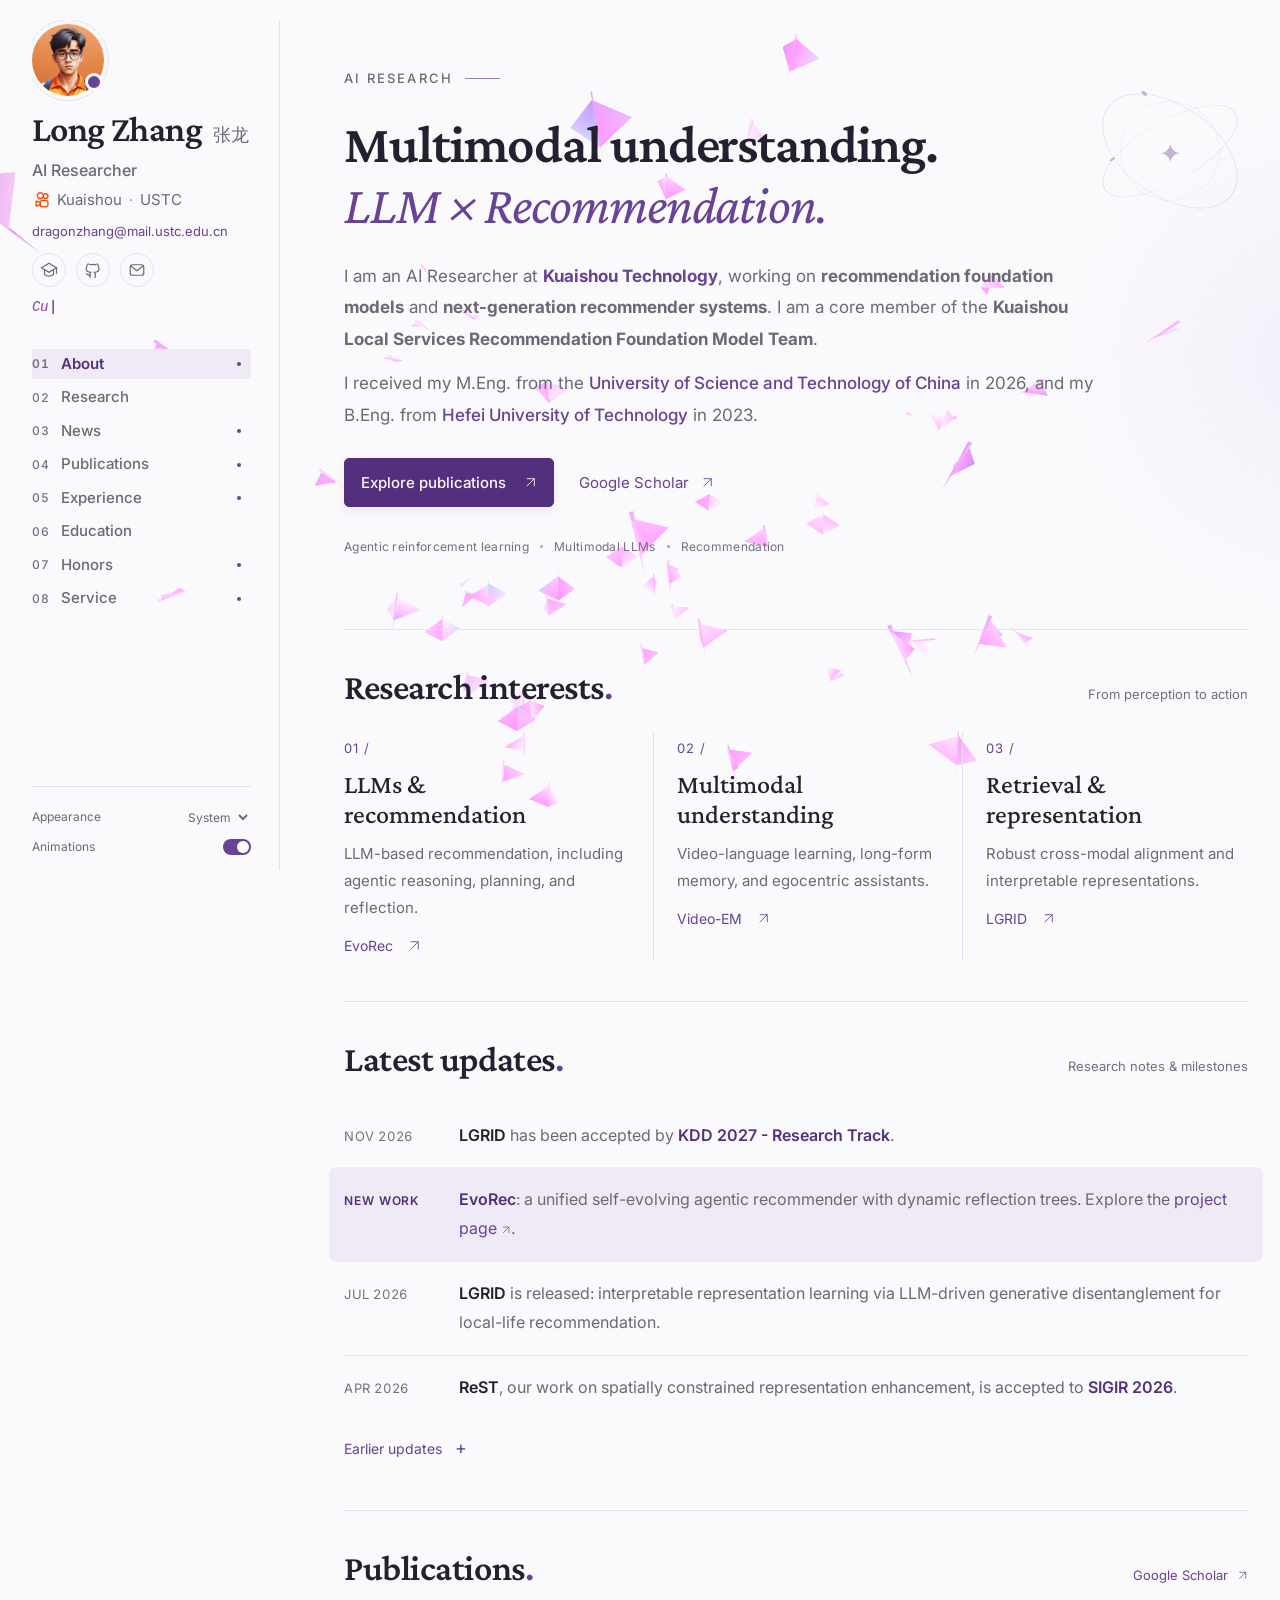
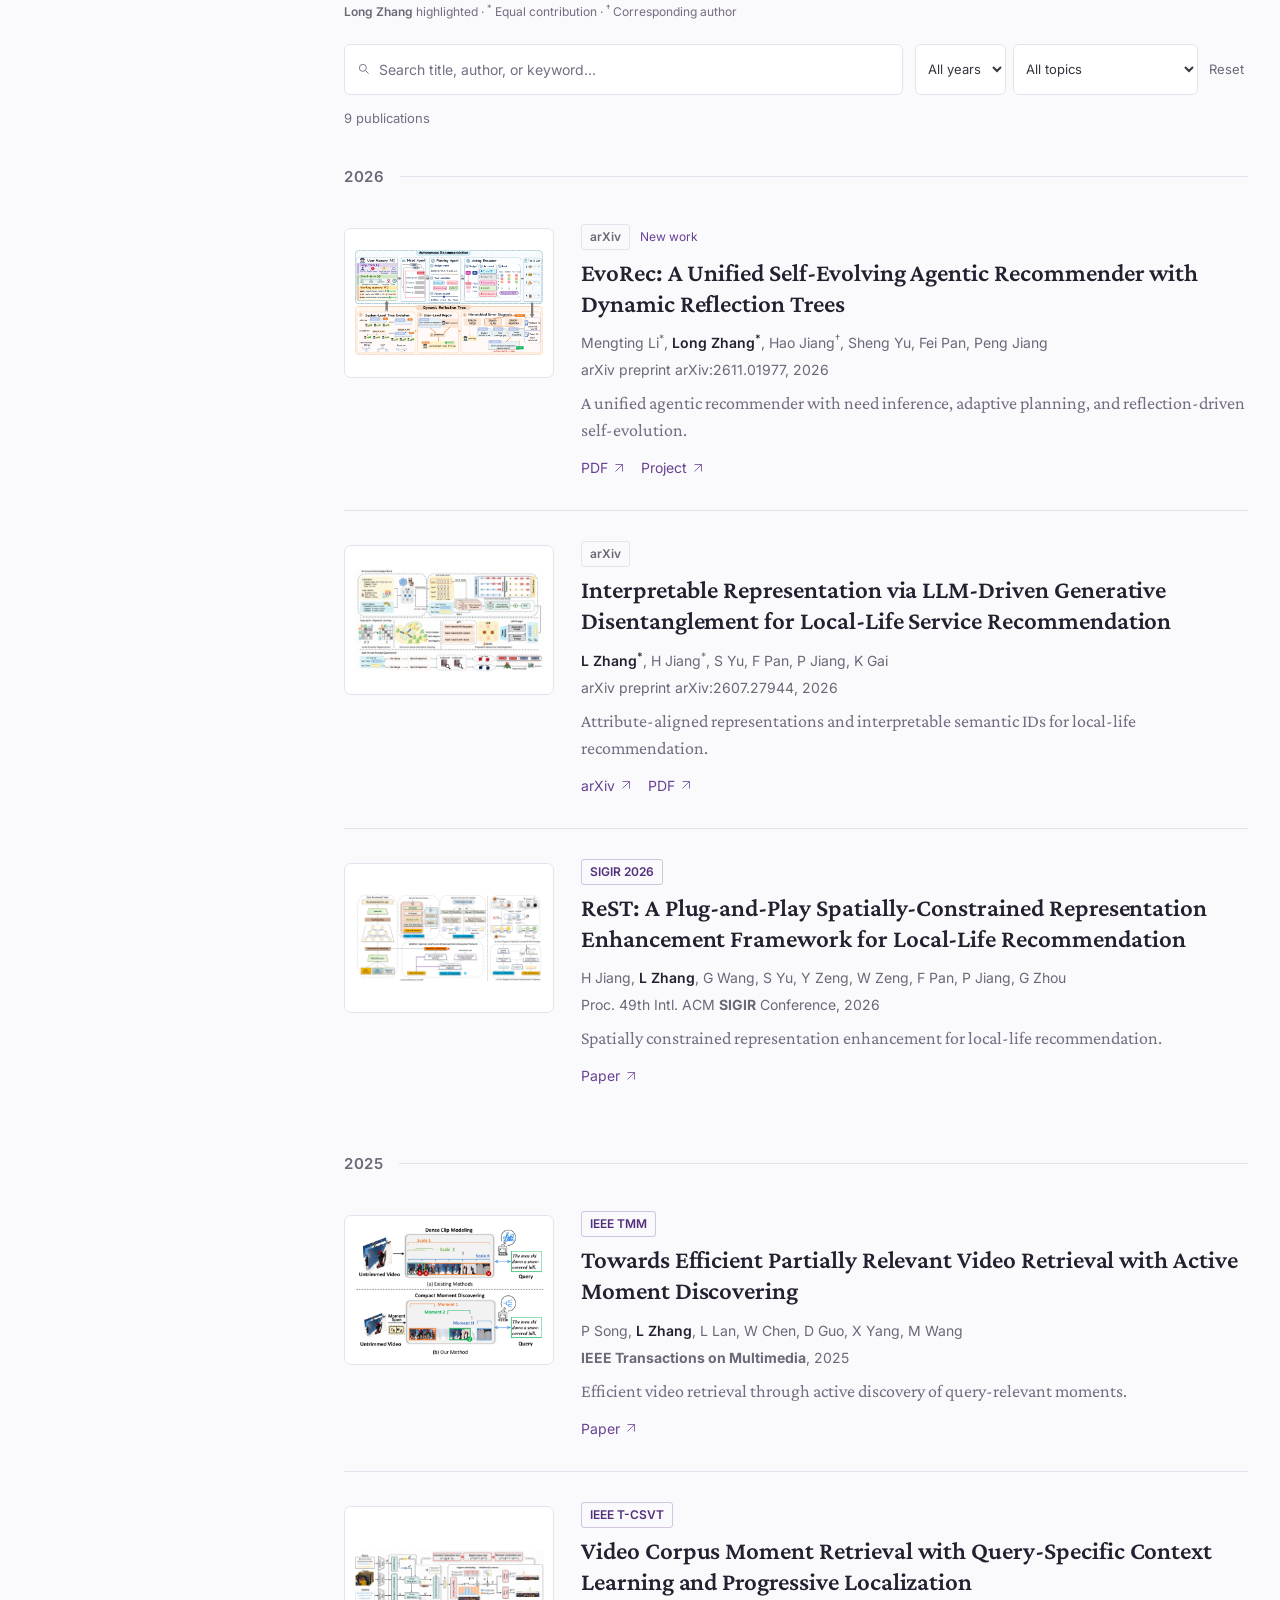
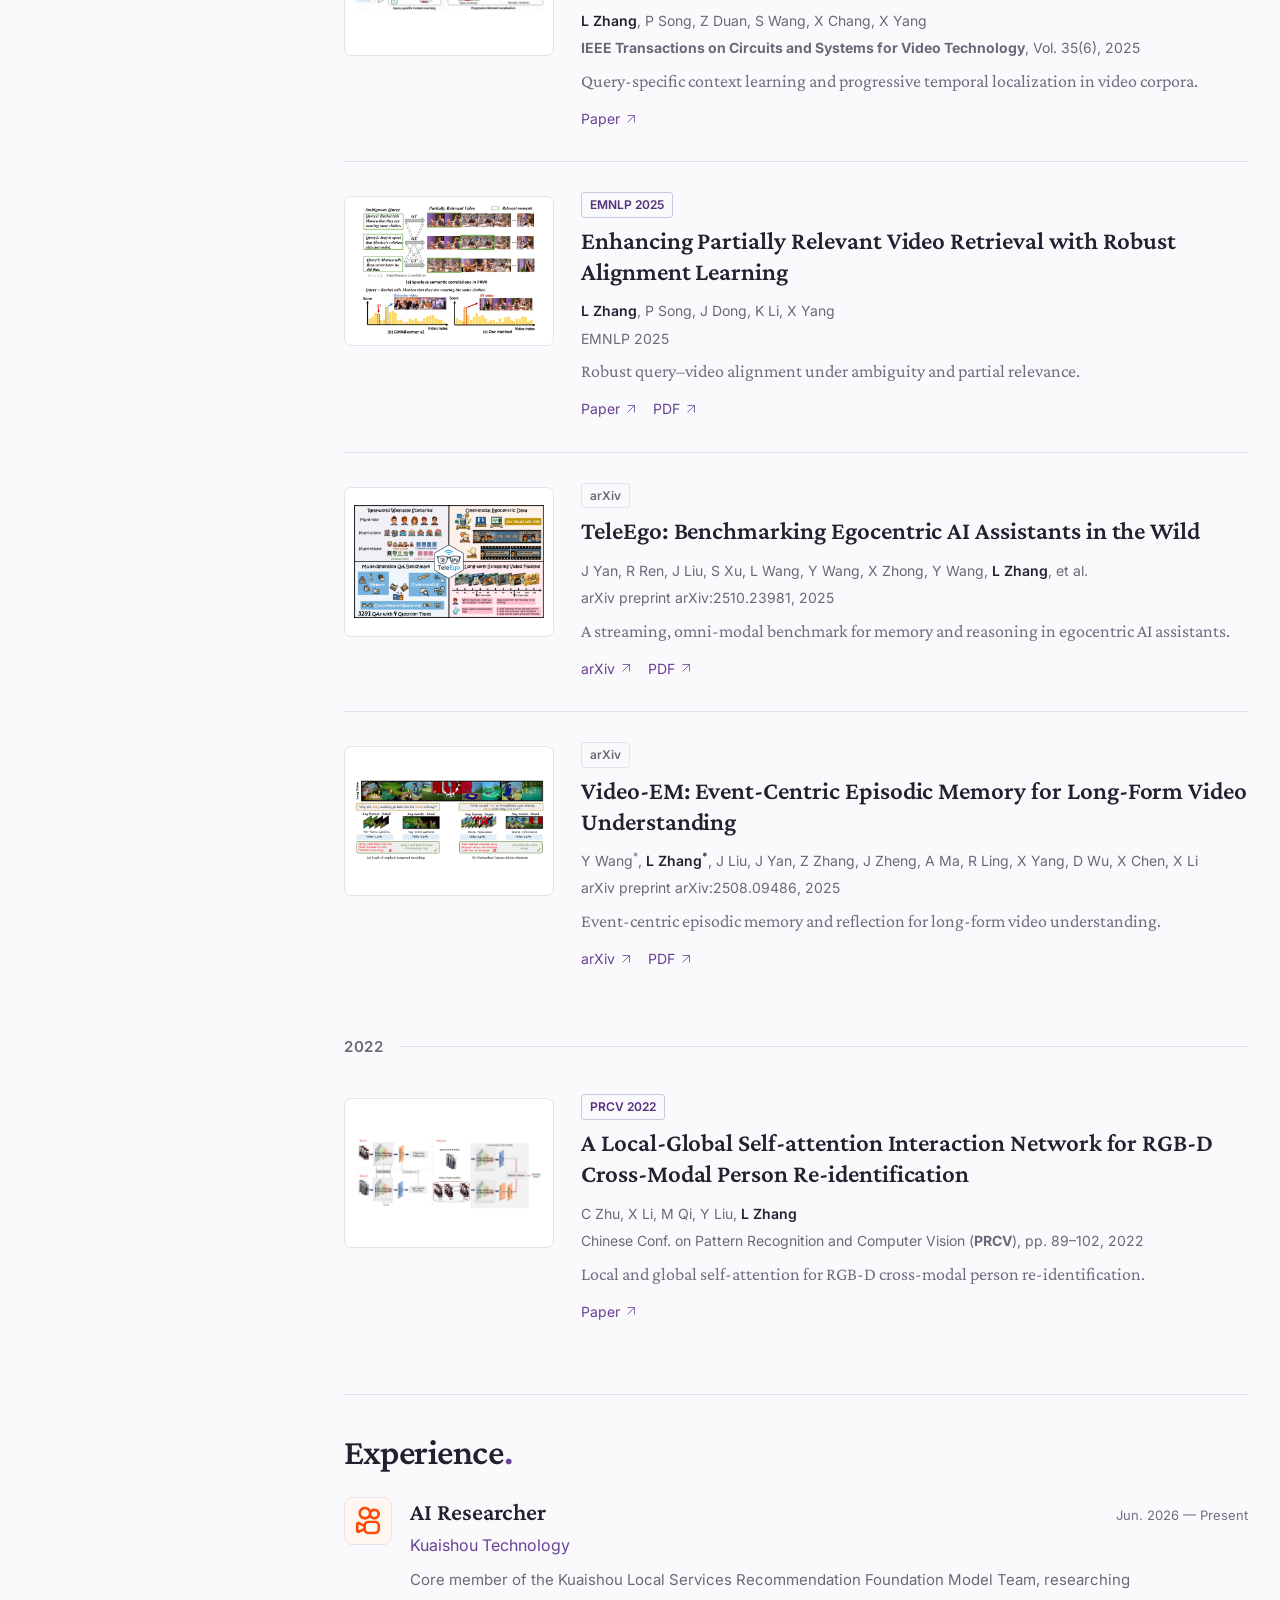
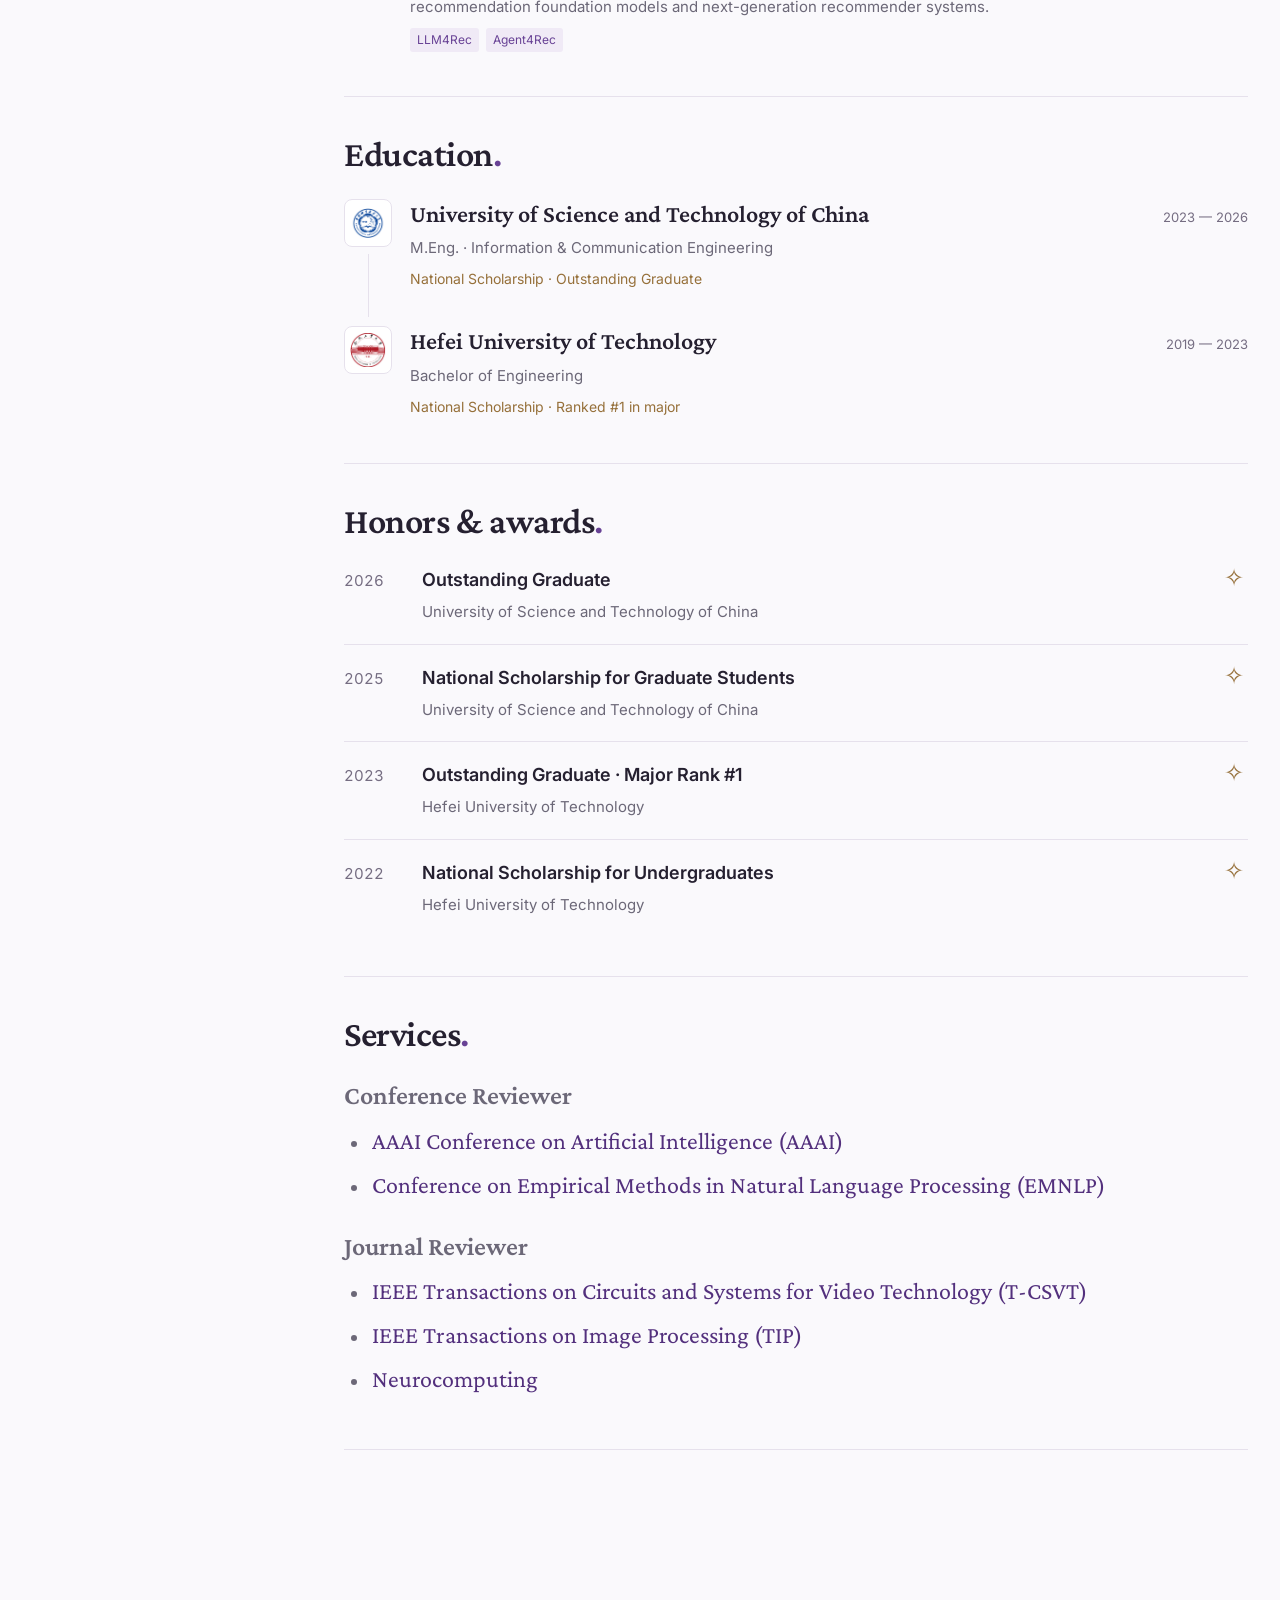
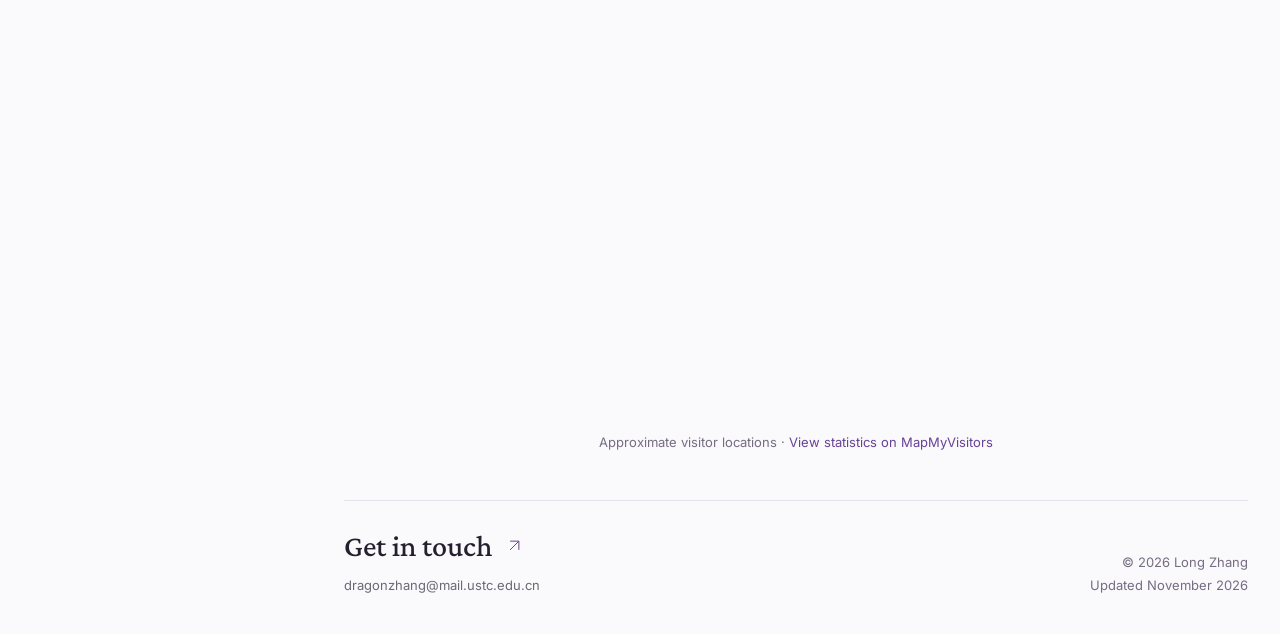
==== commit a84a1923: "Publish academic homepage runtime files" ====
--- a/index.html
+++ b/index.html
@@ -1 +1 @@
-<!doctype html> <html lang="en"> <head> <meta charset="UTF-8"> <meta name="viewport" content="width=device-width,initial-scale=1"> <title>Long Zhang (张龙) – Academic Homepage</title> <meta name="description" content="Long Zhang (张龙) is an AI Researcher at Kuaishou Technology working on LLM-based recommendation, agentic systems, multimodal LLMs, and video understanding. M.Eng. from USTC, publications at SIGIR, EMNLP, IEEE TMM, and IEEE T-CSVT."> <meta name="author" content="Long Zhang"> <meta name="keywords" content="Long Zhang, 张龙, Agentic Reinforcement Learning, Multimodal LLM, Video Understanding, Recommendation Systems, USTC, Kuaishou"> <link rel="canonical" href="https://zhanglong-ustc.github.io/"> <link rel="icon" type="image/png" sizes="180x180" href="assets/img/me/favicon.png"> <link rel="apple-touch-icon" sizes="180x180" href="assets/img/me/favicon.png"> <meta property="og:type" content="website"> <meta property="og:site_name" content="Long Zhang – Academic Homepage"> <meta property="og:title" content="Long Zhang (张龙) – Academic Homepage"> <meta property="og:description" content="AI Researcher at Kuaishou Technology. Research on LLM-based recommendation, agentic systems, multimodal LLMs, and video understanding."> <meta property="og:url" content="https://zhanglong-ustc.github.io/"> <meta property="og:image" content="https://zhanglong-ustc.github.io/assets/img/me/avatar.jpg"> <meta property="og:image:width" content="400"> <meta property="og:image:height" content="400"> <meta property="og:image:alt" content="Long Zhang illustrated portrait"> <meta property="og:locale" content="en_US"> <meta name="twitter:card" content="summary"> <meta name="twitter:title" content="Long Zhang (张龙) – Academic Homepage"> <meta name="twitter:description" content="AI Researcher at Kuaishou Technology. Research on LLM-based recommendation, agentic systems, multimodal LLMs, and video understanding."> <meta name="twitter:image" content="https://zhanglong-ustc.github.io/assets/img/me/avatar.jpg"> <script type="application/ld+json">{"@context":"https://schema.org","@type":"Person","name":"Long Zhang","alternateName":"张龙","url":"https://zhanglong-ustc.github.io/","image":"https://zhanglong-ustc.github.io/assets/img/me/avatar.jpg","email":"mailto:dragonzhang@mail.ustc.edu.cn","jobTitle":"AI Researcher","worksFor":{"@type":"Organization","name":"Kuaishou Technology"},"alumniOf":[{"@type":"CollegeOrUniversity","name":"University of Science and Technology of China"},{"@type":"CollegeOrUniversity","name":"Hefei University of Technology"}],"knowsAbout":["LLM-based Recommendation","Agentic Reinforcement Learning","Multimodal Large Language Models","Video Understanding","Recommendation Systems","LLM4Rec","Agent4Rec"],"sameAs":["https://scholar.google.com/citations?user=PKlSRUIAAAAJ"]}</script> <link rel="preconnect" href="https://fonts.googleapis.com"> <link rel="preconnect" href="https://fonts.gstatic.com" crossorigin> <link href="https://fonts.googleapis.com/css2?family=Crimson+Pro:ital,wght@0,400;0,600;0,700;1,400&family=Inter:wght@400;500;600&display=swap" rel="stylesheet"> <meta name="theme-color" content="#faf9fc"> <script>try{var appearance=localStorage.getItem("lz-appearance");["light","dark"].includes(appearance)&&(document.documentElement.dataset.theme=appearance);var motion=localStorage.getItem("lz-motion");"off"===motion&&(document.documentElement.dataset.motion="off")}catch(e){}</script> <link rel="stylesheet" href="assets/css/site.css?v=20261106"> <script defer="defer" src="assets/js/publication-filter.js"></script> <script defer="defer" src="assets/js/site.js"></script> <script defer="defer" src="assets/js/site-effects.js?v=20261106"></script> </head> <body id="top"> <a class="skip-link" href="#main">Skip to content</a> <div class="ambient" aria-hidden="true"></div> <div id="flight-background" class="flight-background" data-state="css" aria-hidden="true"> <div class="butterfly-flock" style="position:absolute"> <span class="paper-butterfly" style="--x:7vw;--y:12vh;--dx:32vw;--dy:34vh;--turn:46deg;--size:28px;--mobile-size:24px;--duration:15s;--delay:-0s"><i class="butterfly-wing wing-left"></i><i class="butterfly-wing wing-right"></i></span> <span class="paper-butterfly" style="--x:38vw;--y:35vh;--dx:-28vw;--dy:-31vh;--turn:-42deg;--size:40px;--mobile-size:36px;--duration:17s;--delay:-4s"><i class="butterfly-wing wing-left"></i><i class="butterfly-wing wing-right"></i></span> <span class="paper-butterfly" style="--x:69vw;--y:58vh;--dx:32vw;--dy:34vh;--turn:46deg;--size:52px;--mobile-size:48px;--duration:19s;--delay:-8s"><i class="butterfly-wing wing-left"></i><i class="butterfly-wing wing-right"></i></span> <span class="paper-butterfly" style="--x:10vw;--y:81vh;--dx:-28vw;--dy:-31vh;--turn:-42deg;--size:28px;--mobile-size:24px;--duration:21s;--delay:-12s"><i class="butterfly-wing wing-left"></i><i class="butterfly-wing wing-right"></i></span> <span class="paper-butterfly" style="--x:41vw;--y:19vh;--dx:32vw;--dy:34vh;--turn:46deg;--size:40px;--mobile-size:36px;--duration:23s;--delay:-16s"><i class="butterfly-wing wing-left"></i><i class="butterfly-wing wing-right"></i></span> <span class="paper-butterfly" style="--x:72vw;--y:42vh;--dx:-28vw;--dy:-31vh;--turn:-42deg;--size:52px;--mobile-size:48px;--duration:15s;--delay:-20s"><i class="butterfly-wing wing-left"></i><i class="butterfly-wing wing-right"></i></span> <span class="paper-butterfly" style="--x:13vw;--y:65vh;--dx:32vw;--dy:34vh;--turn:46deg;--size:28px;--mobile-size:24px;--duration:17s;--delay:-24s"><i class="butterfly-wing wing-left"></i><i class="butterfly-wing wing-right"></i></span> <span class="paper-butterfly" style="--x:44vw;--y:3vh;--dx:-28vw;--dy:-31vh;--turn:-42deg;--size:40px;--mobile-size:36px;--duration:19s;--delay:-28s"><i class="butterfly-wing wing-left"></i><i class="butterfly-wing wing-right"></i></span> <span class="paper-butterfly" style="--x:75vw;--y:26vh;--dx:32vw;--dy:34vh;--turn:46deg;--size:52px;--mobile-size:48px;--duration:21s;--delay:-32s"><i class="butterfly-wing wing-left"></i><i class="butterfly-wing wing-right"></i></span> <span class="paper-butterfly" style="--x:16vw;--y:49vh;--dx:-28vw;--dy:-31vh;--turn:-42deg;--size:28px;--mobile-size:24px;--duration:23s;--delay:-36s"><i class="butterfly-wing wing-left"></i><i class="butterfly-wing wing-right"></i></span> <span class="paper-butterfly" style="--x:47vw;--y:72vh;--dx:32vw;--dy:34vh;--turn:46deg;--size:40px;--mobile-size:36px;--duration:15s;--delay:-40s"><i class="butterfly-wing wing-left"></i><i class="butterfly-wing wing-right"></i></span> </div> </div> <div class="reading-progress" aria-hidden="true"> <span id="reading-progress"></span> </div> <div class="site-layout"> <aside class="sidebar" aria-label="Profile and navigation"> <a class="identity" href="#top" aria-label="Long Zhang, back to introduction"> <span class="portrait-wrap"><img src="assets/img/me/avatar.jpg" srcset="assets/img/me/avatar-sm.jpg 160w, assets/img/me/avatar.jpg 400w" sizes="(max-width: 960px) 64px, 108px" width="108" height="108" alt="Illustrated portrait of Long Zhang" fetchpriority="high" decoding="async"></span> <span class="identity-text"><span class="profile-name">Long Zhang <span lang="zh">张龙</span></span><span class="profile-role">AI Researcher</span><span class="profile-affiliation"> <span class="affiliation-company"><img class="affiliation-logo" src="assets/img/companies/kuaishou.png" width="20" height="20" alt="" aria-hidden="true" decoding="async">Kuaishou</span> <span class="affiliation-divider" aria-hidden="true">·</span> <span>USTC</span> </span></span> </a> <a class="profile-email" href="mailto:dragonzhang@mail.ustc.edu.cn">dragonzhang@mail.ustc.edu.cn</a> <div class="social-links"> <a href="https://scholar.google.com/citations?user=PKlSRUIAAAAJ" target="_blank" rel="noopener" aria-label="Google Scholar" title="Google Scholar"><svg viewBox="0 0 24 24" fill="none" stroke="currentColor" stroke-width="1.6" aria-hidden="true"> <path d="m2 9 10-6 10 6-10 6L2 9Zm4 3v6c4 3 8 3 12 0v-6M22 9v8"/></svg></a> <a href="https://github.com/zhanglong-ustc" target="_blank" rel="noopener" aria-label="GitHub" title="GitHub"><svg viewBox="0 0 24 24" fill="none" stroke="currentColor" stroke-width="1.6" stroke-linecap="round" aria-hidden="true"> <path d="M9 19c-4 1-4-2-6-2m12 5v-4a3.5 3.5 0 0 0-1-3c3 0 6-1 6-5a4 4 0 0 0-1-3c0-1 0-3-1-3-2 0-3 1-3 1a10 10 0 0 0-6 0S7 4 5 4c-1 0-1 2-1 3a4 4 0 0 0-1 3c0 4 3 5 6 5a3.5 3.5 0 0 0-1 3v4"/></svg></a> <a href="mailto:dragonzhang@mail.ustc.edu.cn" aria-label="Email Long Zhang" title="Email"><svg viewBox="0 0 24 24" fill="none" stroke="currentColor" stroke-width="1.6" aria-hidden="true"> <rect x="3" y="5" width="18" height="14" rx="3"/> <path d="m3 6 9 7 9-7"/></svg></a> </div> <p id="profile-motto" class="profile-motto" data-text="Curiosity, context, and intelligent action."> <span class="sr-only">Curiosity, context, and intelligent action.</span> <span class="motto-sizer" aria-hidden="true">Curiosity, context, and intelligent action.<span class="typewriter-cursor">|</span></span> <span class="motto-live" aria-hidden="true"><span data-typewriter-text>Curiosity, context, and intelligent action.</span><span class="typewriter-cursor">|</span></span> </p> <nav class="section-nav" aria-label="Section navigation"> <a href="#about" class="active"><span class="nav-index">01</span>About<span class="nav-dot" aria-hidden="true"></span></a><a href="#research"><span class="nav-index">02</span>Research<span class="nav-dot" aria-hidden="true"></span></a><a href="#news"><span class="nav-index">03</span>News<span class="nav-dot" aria-hidden="true"></span></a><a href="#pub"><span class="nav-index">04</span>Publications<span class="nav-dot" aria-hidden="true"></span></a><a href="#exp"><span class="nav-index">05</span>Experience<span class="nav-dot" aria-hidden="true"></span></a><a href="#edu"><span class="nav-index">06</span>Education<span class="nav-dot" aria-hidden="true"></span></a><a href="#awards"><span class="nav-index">07</span>Honors<span class="nav-dot" aria-hidden="true"></span></a><a href="#service"><span class="nav-index">08</span>Service<span class="nav-dot" aria-hidden="true"></span></a> </nav> <div class="preferences" data-enhanced hidden> <div class="appearance-control"> <label for="appearance">Appearance</label><select id="appearance" aria-label="Appearance"> <option value="system">System</option> <option value="light">Light</option> <option value="dark">Dark</option> </select> </div> <div class="motion-control"> <span id="motion-label">Animations</span><button type="button" id="motion-toggle" class="switch" role="switch" aria-labelledby="motion-label" aria-checked="true"> <span></span> </button> </div> </div> </aside> <main id="main"> <section class="hero" id="about" aria-labelledby="hero-title"> <div class="hero-orbit" aria-hidden="true"> <div class="orbit orbit-one"><i></i></div> <div class="orbit orbit-two"><i></i></div> <div class="orbit orbit-three"></div> <span class="orbit-center">✦</span> </div> <p class="eyebrow hero-enter">AI RESEARCH <span></span></p> <h1 id="hero-title" class="hero-enter"> Multimodal understanding.<br><em>LLM × Recommendation.</em> </h1> <div class="hero-copy hero-enter"> <p> I am an AI Researcher at <a href="https://www.kuaishou.com" target="_blank" rel="noopener"><strong>Kuaishou Technology</strong></a>, working on <strong>recommendation foundation models</strong> and <strong>next-generation recommender systems</strong>. I am a core member of the <strong>Kuaishou Local Services Recommendation Foundation Model Team</strong>. </p> <p> I received my M.Eng. from the <a href="https://en.ustc.edu.cn/" target="_blank" rel="noopener">University of Science and Technology of China</a> in 2026, and my B.Eng. from <a href="https://www.hfut.edu.cn/" target="_blank" rel="noopener">Hefei University of Technology</a> in 2023. </p> </div> <div class="hero-actions hero-enter"> <a class="button button-primary" href="#pub">Explore publications <svg viewBox="0 0 24 24" fill="none" stroke="currentColor" stroke-width="1.6" aria-hidden="true"> <path d="M5 19 19 5M5 5h14v14"/></svg></a><a class="text-link" href="https://scholar.google.com/citations?user=PKlSRUIAAAAJ" target="_blank" rel="noopener">Google Scholar <svg viewBox="0 0 24 24" fill="none" stroke="currentColor" stroke-width="1.6" aria-hidden="true"> <path d="M5 19 19 5M5 5h14v14"/></svg></a> </div> <div class="hero-bottom hero-enter"> <span>Agentic reinforcement learning</span><i></i><span>Multimodal LLMs</span><i></i><span>Recommendation</span> </div> </section> <section id="research" class="section" aria-labelledby="research-heading" data-reveal> <div class="section-heading"> <h2 id="research-heading">Research interests<span>.</span></h2> <span class="section-caption">From perception to action</span> </div> <div class="research-grid"> <div class="research-item"> <span class="research-number">01 /</span> <h3>LLMs &amp; <br>recommendation</h3> <p> LLM-based recommendation, including agentic reasoning, planning, and reflection. </p> <a href="#paper-evorec">EvoRec <svg viewBox="0 0 24 24" fill="none" stroke="currentColor" stroke-width="1.6" aria-hidden="true"> <path d="M5 19 19 5M5 5h14v14"/></svg></a> </div> <div class="research-item"> <span class="research-number">02 /</span> <h3>Multimodal <br>understanding</h3> <p> Video-language learning, long-form memory, and egocentric assistants. </p> <a href="#paper-videoem">Video-EM <svg viewBox="0 0 24 24" fill="none" stroke="currentColor" stroke-width="1.6" aria-hidden="true"> <path d="M5 19 19 5M5 5h14v14"/></svg></a> </div> <div class="research-item"> <span class="research-number">03 /</span> <h3>Retrieval &amp; <br>representation</h3> <p> Robust cross-modal alignment and interpretable representations. </p> <a href="#paper-lgrid">LGRID <svg viewBox="0 0 24 24" fill="none" stroke="currentColor" stroke-width="1.6" aria-hidden="true"> <path d="M5 19 19 5M5 5h14v14"/></svg></a> </div> </div> </section> <section id="news" class="section" aria-labelledby="news-heading" data-reveal> <div class="section-heading"> <h2 id="news-heading">Latest updates<span>.</span></h2> <span class="section-caption">Research notes &amp; milestones</span> </div> <div class="news-list"> <div class="news-item news-featured"> <span class="news-date"><span class="new-label">NEW WORK</span></span> <p> <a href="https://mtli-buaa.github.io/evorec-project-page/" target="_blank" rel="noopener"><strong>EvoRec</strong></a>: a unified self-evolving agentic recommender with dynamic reflection trees. Explore the <a href="https://mtli-buaa.github.io/evorec-project-page/" target="_blank" rel="noopener">project page <svg viewBox="0 0 24 24" fill="none" stroke="currentColor" stroke-width="1.6" aria-hidden="true"> <path d="M5 19 19 5M5 5h14v14"/></svg></a>. </p> </div> <div class="news-item"> <time class="news-date" datetime="2026-07">JUL 2026</time> <p> <a href="https://arxiv.org/abs/2607.27944" target="_blank" rel="noopener"><strong>LGRID</strong></a> is released: interpretable representation learning via LLM-driven generative disentanglement for local-life recommendation. </p> </div> <div class="news-item"> <time class="news-date" datetime="2026-04">APR 2026</time> <p> <strong>ReST</strong>, our work on spatially constrained representation enhancement, is accepted to <span class="inline-venue">SIGIR 2026</span>. </p> </div> </div> <details class="news-archive"> <summary>Earlier updates <span aria-hidden="true">+</span></summary> <div class="news-item"> <time class="news-date" datetime="2025-08">AUG 2025</time> <p> Our work on robust alignment for partially relevant video retrieval is accepted to <strong>EMNLP 2025</strong>. </p> </div> <div class="news-item"> <time class="news-date" datetime="2025">2025</time> <p> Two papers accepted to <strong>IEEE TMM</strong> and <strong>IEEE T-CSVT</strong>. </p> </div> </details> </section> <section id="pub" class="section publications" aria-labelledby="pub-heading"> <div class="section-heading" data-reveal> <h2 id="pub-heading">Publications<span>.</span></h2> <a class="section-caption caption-link" href="https://scholar.google.com/citations?user=PKlSRUIAAAAJ" target="_blank" rel="noopener">Google Scholar <svg viewBox="0 0 24 24" fill="none" stroke="currentColor" stroke-width="1.6" aria-hidden="true"> <path d="M5 19 19 5M5 5h14v14"/></svg></a> </div> <p class="publication-note"> <strong>Long Zhang</strong> highlighted · <sup>*</sup> Equal contribution · <sup>†</sup> Corresponding author </p> <form class="publication-filters" id="publication-filters" role="search" aria-label="Filter publications" data-enhanced hidden> <div class="search-field"> <svg viewBox="0 0 24 24" fill="none" stroke="currentColor" stroke-width="1.6" aria-hidden="true"> <circle cx="10" cy="10" r="6"/> <path d="m15 15 5 5"/></svg><input id="paper-search" type="search" aria-label="Search publications" placeholder="Search title, author, or keyword…" autocomplete="off"> </div> <div class="filter-selects"> <select id="paper-year" aria-label="Publication year"> <option value="all">All years</option> <option value="2026">2026</option> <option value="2025">2025</option> <option value="2022">2022</option></select><select id="paper-topic" aria-label="Research topic"> <option value="all">All topics</option> <option value="agents">Agents</option> <option value="recommendation">Recommendation</option> <option value="video">Video &amp; multimodal</option> <option value="retrieval"> Retrieval &amp; representation </option></select><button type="reset" class="filter-reset">Reset</button> </div> <p id="result-count" class="result-count" role="status" aria-live="polite"> 9 publications </p> </form> <div id="publication-list"> <div class="year-group" data-year-group> <h3 class="year-heading">2026<span aria-hidden="true"></span></h3> <article class="pub" id="paper-evorec" data-year="2026" data-topics="agents recommendation" data-reveal> <a class="pub-image" href="https://arxiv.org/pdf/2611.01977" target="_blank" rel="noopener" aria-label="Read EvoRec: A Unified Self-Evolving Agentic Recommender with Dynamic Reflection Trees"><img src="assets/img/papers/evorec.png" width="240" height="160" loading="lazy" decoding="async" alt="EvoRec: A Unified Self-Evolving Agentic Recommender with Dynamic Reflection Trees — method overview"></a> <div class="pub-content"> <div class="pub-kicker"> <span class="venue preprint">arXiv</span><span class="work-note">New work</span> </div> <h3> <a href="https://arxiv.org/pdf/2611.01977" target="_blank" rel="noopener">EvoRec: A Unified Self-Evolving Agentic Recommender with Dynamic Reflection Trees</a> </h3> <p class="pub-authors"> Mengting Li<sup>*</sup>, <b>Long Zhang<sup>*</sup></b>, Hao Jiang<sup>†</sup>, Sheng Yu, Fei Pan, Peng Jiang </p> <p class="pub-details"> arXiv preprint arXiv:2611.01977, 2026 </p> <p class="pub-summary"> A unified agentic recommender with need inference, adaptive planning, and reflection-driven self-evolution. </p> <div class="pub-links"> <a href="https://arxiv.org/pdf/2611.01977" target="_blank" rel="noopener">PDF <svg viewBox="0 0 24 24" fill="none" stroke="currentColor" stroke-width="1.6" aria-hidden="true"> <path d="M5 19 19 5M5 5h14v14"/></svg></a><a href="https://mtli-buaa.github.io/evorec-project-page/" target="_blank" rel="noopener">Project <svg viewBox="0 0 24 24" fill="none" stroke="currentColor" stroke-width="1.6" aria-hidden="true"> <path d="M5 19 19 5M5 5h14v14"/></svg></a> </div> </div> </article> <article class="pub" id="paper-lgrid" data-year="2026" data-topics="recommendation retrieval" data-reveal> <a class="pub-image" href="https://arxiv.org/abs/2607.27944" target="_blank" rel="noopener" aria-label="Read Interpretable Representation via LLM-Driven Generative Disentanglement for Local-Life Service Recommendation"><img src="assets/img/papers/lgrid_fig2.jpg" width="240" height="160" loading="lazy" decoding="async" alt="Interpretable Representation via LLM-Driven Generative Disentanglement for Local-Life Service Recommendation — method overview"></a> <div class="pub-content"> <div class="pub-kicker"> <span class="venue preprint">arXiv</span> </div> <h3> <a href="https://arxiv.org/abs/2607.27944" target="_blank" rel="noopener">Interpretable Representation via LLM-Driven Generative Disentanglement for Local-Life Service Recommendation</a> </h3> <p class="pub-authors"> <b>L Zhang<sup>*</sup></b>, H Jiang<sup>*</sup>, S Yu, F Pan, P Jiang, K Gai </p> <p class="pub-details"> <em>arXiv preprint arXiv:2607.27944</em>, 2026 </p> <p class="pub-summary"> Attribute-aligned representations and interpretable semantic IDs for local-life recommendation. </p> <div class="pub-links"> <a href="https://arxiv.org/abs/2607.27944" target="_blank" rel="noopener">arXiv <svg viewBox="0 0 24 24" fill="none" stroke="currentColor" stroke-width="1.6" aria-hidden="true"> <path d="M5 19 19 5M5 5h14v14"/></svg></a><a href="https://arxiv.org/pdf/2607.27944" target="_blank" rel="noopener">PDF <svg viewBox="0 0 24 24" fill="none" stroke="currentColor" stroke-width="1.6" aria-hidden="true"> <path d="M5 19 19 5M5 5h14v14"/></svg></a> </div> </div> </article> <article class="pub" id="paper-rest" data-year="2026" data-topics="recommendation retrieval" data-reveal> <a class="pub-image" href="https://dl.acm.org/doi/abs/10.1145/3805712.3808510" target="_blank" rel="noopener" aria-label="Read ReST: A Plug-and-Play Spatially-Constrained Representation Enhancement Framework for Local-Life Recommendation"><img src="assets/img/papers/rest_fig.png" width="240" height="160" loading="lazy" decoding="async" alt="ReST: A Plug-and-Play Spatially-Constrained Representation Enhancement Framework for Local-Life Recommendation — method overview"></a> <div class="pub-content"> <div class="pub-kicker"> <span class="venue">SIGIR 2026</span> </div> <h3> <a href="https://dl.acm.org/doi/abs/10.1145/3805712.3808510" target="_blank" rel="noopener">ReST: A Plug-and-Play Spatially-Constrained Representation Enhancement Framework for Local-Life Recommendation</a> </h3> <p class="pub-authors"> H Jiang, <b>L Zhang</b>, G Wang, S Yu, Y Zeng, W Zeng, F Pan, P Jiang, G Zhou </p> <p class="pub-details"> <em>Proc. 49th Intl. ACM <strong>SIGIR</strong> Conference</em>, 2026 </p> <p class="pub-summary"> Spatially constrained representation enhancement for local-life recommendation. </p> <div class="pub-links"> <a href="https://dl.acm.org/doi/abs/10.1145/3805712.3808510" target="_blank" rel="noopener">Paper <svg viewBox="0 0 24 24" fill="none" stroke="currentColor" stroke-width="1.6" aria-hidden="true"> <path d="M5 19 19 5M5 5h14v14"/></svg></a> </div> </div> </article> </div> <div class="year-group" data-year-group> <h3 class="year-heading">2025<span aria-hidden="true"></span></h3> <article class="pub" id="paper-active" data-year="2025" data-topics="video retrieval" data-reveal> <a class="pub-image" href="https://ieeexplore.ieee.org/abstract/document/11086387/" target="_blank" rel="noopener" aria-label="Read Towards Efficient Partially Relevant Video Retrieval with Active Moment Discovering"><img src="assets/img/papers/prvr_active_sm.png" width="240" height="160" loading="lazy" decoding="async" alt="Towards Efficient Partially Relevant Video Retrieval with Active Moment Discovering — method overview"></a> <div class="pub-content"> <div class="pub-kicker"> <span class="venue">IEEE TMM</span> </div> <h3> <a href="https://ieeexplore.ieee.org/abstract/document/11086387/" target="_blank" rel="noopener">Towards Efficient Partially Relevant Video Retrieval with Active Moment Discovering</a> </h3> <p class="pub-authors"> P Song, <b>L Zhang</b>, L Lan, W Chen, D Guo, X Yang, M Wang </p> <p class="pub-details"> <em><strong>IEEE Transactions on Multimedia</strong></em>, 2025 </p> <p class="pub-summary"> Efficient video retrieval through active discovery of query-relevant moments. </p> <div class="pub-links"> <a href="https://ieeexplore.ieee.org/abstract/document/11086387/" target="_blank" rel="noopener">Paper <svg viewBox="0 0 24 24" fill="none" stroke="currentColor" stroke-width="1.6" aria-hidden="true"> <path d="M5 19 19 5M5 5h14v14"/></svg></a> </div> </div> </article> <article class="pub" id="paper-vcmr" data-year="2025" data-topics="video retrieval" data-reveal> <a class="pub-image" href="https://ieeexplore.ieee.org/abstract/document/10843770/" target="_blank" rel="noopener" aria-label="Read Video Corpus Moment Retrieval with Query-Specific Context Learning and Progressive Localization"><img src="assets/img/papers/vcmr_fig.png" width="240" height="160" loading="lazy" decoding="async" alt="Video Corpus Moment Retrieval with Query-Specific Context Learning and Progressive Localization — method overview"></a> <div class="pub-content"> <div class="pub-kicker"> <span class="venue">IEEE T-CSVT</span> </div> <h3> <a href="https://ieeexplore.ieee.org/abstract/document/10843770/" target="_blank" rel="noopener">Video Corpus Moment Retrieval with Query-Specific Context Learning and Progressive Localization</a> </h3> <p class="pub-authors"> <b>L Zhang</b>, P Song, Z Duan, S Wang, X Chang, X Yang </p> <p class="pub-details"> <em><strong>IEEE Transactions on Circuits and Systems for Video Technology</strong></em>, Vol. 35(6), 2025 </p> <p class="pub-summary"> Query-specific context learning and progressive temporal localization in video corpora. </p> <div class="pub-links"> <a href="https://ieeexplore.ieee.org/abstract/document/10843770/" target="_blank" rel="noopener">Paper <svg viewBox="0 0 24 24" fill="none" stroke="currentColor" stroke-width="1.6" aria-hidden="true"> <path d="M5 19 19 5M5 5h14v14"/></svg></a> </div> </div> </article> <article class="pub" id="paper-ral" data-year="2025" data-topics="video retrieval" data-reveal> <a class="pub-image" href="https://aclanthology.org/2025.findings-emnlp.248/" target="_blank" rel="noopener" aria-label="Read Enhancing Partially Relevant Video Retrieval with Robust Alignment Learning"><img src="assets/img/papers/prvr_align_sm.png" width="240" height="160" loading="lazy" decoding="async" alt="Enhancing Partially Relevant Video Retrieval with Robust Alignment Learning — method overview"></a> <div class="pub-content"> <div class="pub-kicker"> <span class="venue">EMNLP 2025</span> </div> <h3> <a href="https://aclanthology.org/2025.findings-emnlp.248/" target="_blank" rel="noopener">Enhancing Partially Relevant Video Retrieval with Robust Alignment Learning</a> </h3> <p class="pub-authors"> <b>L Zhang</b>, P Song, J Dong, K Li, X Yang </p> <p class="pub-details"> <em>EMNLP 2025</em> </p> <p class="pub-summary"> Robust query–video alignment under ambiguity and partial relevance. </p> <div class="pub-links"> <a href="https://aclanthology.org/2025.findings-emnlp.248/" target="_blank" rel="noopener">Paper <svg viewBox="0 0 24 24" fill="none" stroke="currentColor" stroke-width="1.6" aria-hidden="true"> <path d="M5 19 19 5M5 5h14v14"/></svg></a><a href="https://aclanthology.org/2025.findings-emnlp.248.pdf" target="_blank" rel="noopener">PDF <svg viewBox="0 0 24 24" fill="none" stroke="currentColor" stroke-width="1.6" aria-hidden="true"> <path d="M5 19 19 5M5 5h14v14"/></svg></a> </div> </div> </article> <article class="pub" id="paper-teleego" data-year="2025" data-topics="video agents" data-reveal> <a class="pub-image" href="https://arxiv.org/abs/2510.23981" target="_blank" rel="noopener" aria-label="Read TeleEgo: Benchmarking Egocentric AI Assistants in the Wild"><img src="assets/img/papers/teleego_sm.png" width="240" height="160" loading="lazy" decoding="async" alt="TeleEgo: Benchmarking Egocentric AI Assistants in the Wild — method overview"></a> <div class="pub-content"> <div class="pub-kicker"> <span class="venue preprint">arXiv</span> </div> <h3> <a href="https://arxiv.org/abs/2510.23981" target="_blank" rel="noopener">TeleEgo: Benchmarking Egocentric AI Assistants in the Wild</a> </h3> <p class="pub-authors"> J Yan, R Ren, J Liu, S Xu, L Wang, Y Wang, X Zhong, Y Wang, <b>L Zhang</b>, et al. </p> <p class="pub-details"> <em>arXiv preprint arXiv:2510.23981</em>, 2025 </p> <p class="pub-summary"> A streaming, omni-modal benchmark for memory and reasoning in egocentric AI assistants. </p> <div class="pub-links"> <a href="https://arxiv.org/abs/2510.23981" target="_blank" rel="noopener">arXiv <svg viewBox="0 0 24 24" fill="none" stroke="currentColor" stroke-width="1.6" aria-hidden="true"> <path d="M5 19 19 5M5 5h14v14"/></svg></a><a href="https://arxiv.org/pdf/2510.23981" target="_blank" rel="noopener">PDF <svg viewBox="0 0 24 24" fill="none" stroke="currentColor" stroke-width="1.6" aria-hidden="true"> <path d="M5 19 19 5M5 5h14v14"/></svg></a> </div> </div> </article> <article class="pub" id="paper-videoem" data-year="2025" data-topics="video agents" data-reveal> <a class="pub-image" href="https://arxiv.org/abs/2508.09486" target="_blank" rel="noopener" aria-label="Read Video-EM: Event-Centric Episodic Memory for Long-Form Video Understanding"><img src="assets/img/papers/videomem_sm.png" width="240" height="160" loading="lazy" decoding="async" alt="Video-EM: Event-Centric Episodic Memory for Long-Form Video Understanding — method overview"></a> <div class="pub-content"> <div class="pub-kicker"> <span class="venue preprint">arXiv</span> </div> <h3> <a href="https://arxiv.org/abs/2508.09486" target="_blank" rel="noopener">Video-EM: Event-Centric Episodic Memory for Long-Form Video Understanding</a> </h3> <p class="pub-authors"> Y Wang<sup>*</sup>, <b>L Zhang<sup>*</sup></b>, J Liu, J Yan, Z Zhang, J Zheng, A Ma, R Ling, X Yang, D Wu, X Chen, X Li </p> <p class="pub-details"> <em>arXiv preprint arXiv:2508.09486</em>, 2025 </p> <p class="pub-summary"> Event-centric episodic memory and reflection for long-form video understanding. </p> <div class="pub-links"> <a href="https://arxiv.org/abs/2508.09486" target="_blank" rel="noopener">arXiv <svg viewBox="0 0 24 24" fill="none" stroke="currentColor" stroke-width="1.6" aria-hidden="true"> <path d="M5 19 19 5M5 5h14v14"/></svg></a><a href="https://arxiv.org/pdf/2508.09486" target="_blank" rel="noopener">PDF <svg viewBox="0 0 24 24" fill="none" stroke="currentColor" stroke-width="1.6" aria-hidden="true"> <path d="M5 19 19 5M5 5h14v14"/></svg></a> </div> </div> </article> </div> <div class="year-group" data-year-group> <h3 class="year-heading">2022<span aria-hidden="true"></span></h3> <article class="pub" id="paper-prcv" data-year="2022" data-topics="retrieval" data-reveal> <a class="pub-image" href="https://doi.org/10.1007/978-3-031-18916-6_8" target="_blank" rel="noopener" aria-label="Read A Local-Global Self-attention Interaction Network for RGB-D Cross-Modal Person Re-identification"><img src="assets/img/papers/prcv_fig.png" width="240" height="160" loading="lazy" decoding="async" alt="A Local-Global Self-attention Interaction Network for RGB-D Cross-Modal Person Re-identification — method overview"></a> <div class="pub-content"> <div class="pub-kicker"> <span class="venue">PRCV 2022</span> </div> <h3> <a href="https://doi.org/10.1007/978-3-031-18916-6_8" target="_blank" rel="noopener">A Local-Global Self-attention Interaction Network for RGB-D Cross-Modal Person Re-identification</a> </h3> <p class="pub-authors"> C Zhu, X Li, M Qi, Y Liu, <b>L Zhang</b> </p> <p class="pub-details"> <em>Chinese Conf. on Pattern Recognition and Computer Vision (<strong>PRCV</strong>)</em>, pp. 89–102, 2022 </p> <p class="pub-summary"> Local and global self-attention for RGB-D cross-modal person re-identification. </p> <div class="pub-links"> <a href="https://doi.org/10.1007/978-3-031-18916-6_8" target="_blank" rel="noopener">Paper <svg viewBox="0 0 24 24" fill="none" stroke="currentColor" stroke-width="1.6" aria-hidden="true"> <path d="M5 19 19 5M5 5h14v14"/></svg></a> </div> </div> </article> </div> </div> <div class="empty-state" id="empty-state" hidden> <h3>No matching publications</h3> <p>Try a different keyword, year, or research topic.</p> <button type="button" id="clear-filters" class="button"> Clear filters </button> </div> </section> <section id="exp" class="section" aria-labelledby="exp-heading" data-reveal> <div class="section-heading"> <h2 id="exp-heading">Experience<span>.</span></h2> </div> <div class="timeline"> <div class="timeline-item"> <a class="institution-mark kuaishou-mark" href="https://www.kuaishou.com/official/material-lib" target="_blank" rel="noopener" aria-label="Kuaishou logo — source: official media library" title="Logo source: Kuaishou official media library"> <img src="assets/img/companies/kuaishou.png" width="36" height="36" loading="lazy" decoding="async" alt="Kuaishou logo"> </a> <div class="timeline-content"> <div class="timeline-title"> <h3>AI Researcher</h3> <span>Jun. 2026 — Present</span> </div> <a class="institution-name" href="https://www.kuaishou.com" target="_blank" rel="noopener">Kuaishou Technology</a> <p> Core member of the Kuaishou Local Services Recommendation Foundation Model Team, researching recommendation foundation models and next-generation recommender systems. </p> <div class="small-tags"> <span>LLM4Rec</span><span>Agent4Rec</span> </div> </div> </div> </div> </section> <section id="edu" class="section" aria-labelledby="edu-heading" data-reveal> <div class="section-heading"> <h2 id="edu-heading">Education<span>.</span></h2> </div> <div class="timeline"> <div class="timeline-item"> <div class="institution-mark"> <img src="assets/img/schools/ustc.png" width="48" height="48" loading="lazy" alt="USTC logo"> </div> <div class="timeline-content"> <div class="timeline-title"> <h3>University of Science and Technology of China</h3> <span>2023 — 2026</span> </div> <p class="degree"> M.Eng. · Information &amp; Communication Engineering </p> <p class="education-honors"> National Scholarship · Outstanding Graduate </p> </div> </div> <div class="timeline-item"> <div class="institution-mark"> <img src="assets/img/schools/hfut.png" width="48" height="48" loading="lazy" alt="HFUT logo"> </div> <div class="timeline-content"> <div class="timeline-title"> <h3>Hefei University of Technology</h3> <span>2019 — 2023</span> </div> <p class="degree">Bachelor of Engineering</p> <p class="education-honors"> National Scholarship · Ranked #1 in major </p> </div> </div> </div> </section> <section id="awards" class="section" aria-labelledby="awards-heading" data-reveal> <div class="section-heading"> <h2 id="awards-heading">Honors &amp; awards<span>.</span></h2> </div> <div class="honors-list"> <div class="honor"> <span>2026</span> <div> <h3>Outstanding Graduate</h3> <p>University of Science and Technology of China</p> </div> <span class="honor-star" aria-hidden="true">✧</span> </div> <div class="honor"> <span>2025</span> <div> <h3>National Scholarship for Graduate Students</h3> <p>University of Science and Technology of China</p> </div> <span class="honor-star" aria-hidden="true">✧</span> </div> <div class="honor"> <span>2023</span> <div> <h3>Outstanding Graduate · Major Rank #1</h3> <p>Hefei University of Technology</p> </div> <span class="honor-star" aria-hidden="true">✧</span> </div> <div class="honor"> <span>2022</span> <div> <h3>National Scholarship for Undergraduates</h3> <p>Hefei University of Technology</p> </div> <span class="honor-star" aria-hidden="true">✧</span> </div> </div> </section> <section id="service" class="section" aria-labelledby="service-heading" data-reveal> <div class="section-heading"> <h2 id="service-heading">Services<span>.</span></h2> </div> <div class="service-groups"> <div class="service-group"> <h3>Conference Reviewer</h3> <ul> <li> <a href="https://aaai.org/conference/aaai/" target="_blank" rel="noopener">AAAI Conference on Artificial Intelligence (AAAI)</a> </li> <li> <a href="https://2026.emnlp.org/" target="_blank" rel="noopener">Conference on Empirical Methods in Natural Language Processing (EMNLP)</a> </li> </ul> </div> <div class="service-group"> <h3>Journal Reviewer</h3> <ul> <li> <a href="https://ieee-cas.org/publication/tcsvt" target="_blank" rel="noopener">IEEE Transactions on Circuits and Systems for Video Technology (T-CSVT)</a> </li> <li> <a href="https://signalprocessingsociety.org/publications-resources/ieee-transactions-image-processing" target="_blank" rel="noopener">IEEE Transactions on Image Processing (TIP)</a> </li> <li> <a href="https://www.sciencedirect.com/journal/neurocomputing" target="_blank" rel="noopener">Neurocomputing</a> </li> </ul> </div> </div> </section> <figure id="visitor-map" class="visitor-map" aria-labelledby="visitor-map-heading"> <h2 id="visitor-map-heading" class="sr-only">Visitor map</h2> <iframe class="visitor-widget" src="assets/visitor-widget.html?v=20261106" title="Visitor locations and statistics from MapMyVisitors" sandbox="allow-scripts allow-popups allow-popups-to-escape-sandbox" referrerpolicy="strict-origin-when-cross-origin" loading="eager"></iframe> <figcaption> Approximate visitor locations · <a href="https://mapmyvisitors.com/web/1c99x" target="_blank" rel="noopener">View statistics on MapMyVisitors</a> </figcaption> </figure> <footer> <div> <a class="footer-contact" href="mailto:dragonzhang@mail.ustc.edu.cn">Get in touch <svg viewBox="0 0 24 24" fill="none" stroke="currentColor" stroke-width="1.6" aria-hidden="true"> <path d="M5 19 19 5M5 5h14v14"/></svg></a> <p>dragonzhang@mail.ustc.edu.cn</p> </div> <div class="footer-meta"> <a href="copyright.html" style="color:inherit" title="Copyright and use">© 2026 Long Zhang</a><br>Updated November 2026 </div> </footer> </main> </div> <a class="back-to-top" href="#top" aria-label="Back to top"><svg viewBox="0 0 24 24" fill="none" stroke="currentColor" stroke-width="1.5" aria-hidden="true"> <path d="m5 12 7-7 7 7M12 5v15"/></svg></a> </body> </html> +<!doctype html> <html lang="en"> <head> <meta charset="UTF-8"> <meta name="viewport" content="width=device-width,initial-scale=1"> <title>Long Zhang (张龙) – Academic Homepage</title> <meta name="description" content="Long Zhang (张龙) is an AI Researcher at Kuaishou Technology working on LLM-based recommendation, agentic systems, multimodal LLMs, and video understanding. M.Eng. from USTC, publications at SIGIR, EMNLP, IEEE TMM, and IEEE T-CSVT."> <meta name="author" content="Long Zhang"> <meta name="keywords" content="Long Zhang, 张龙, Agentic Reinforcement Learning, Multimodal LLM, Video Understanding, Recommendation Systems, USTC, Kuaishou"> <link rel="canonical" href="https://zhanglong-ustc.github.io/"> <link rel="icon" type="image/png" sizes="180x180" href="assets/img/me/favicon.png"> <link rel="apple-touch-icon" sizes="180x180" href="assets/img/me/favicon.png"> <meta property="og:type" content="website"> <meta property="og:site_name" content="Long Zhang – Academic Homepage"> <meta property="og:title" content="Long Zhang (张龙) – Academic Homepage"> <meta property="og:description" content="AI Researcher at Kuaishou Technology. Research on LLM-based recommendation, agentic systems, multimodal LLMs, and video understanding."> <meta property="og:url" content="https://zhanglong-ustc.github.io/"> <meta property="og:image" content="https://zhanglong-ustc.github.io/assets/img/me/avatar.jpg"> <meta property="og:image:width" content="400"> <meta property="og:image:height" content="400"> <meta property="og:image:alt" content="Long Zhang illustrated portrait"> <meta property="og:locale" content="en_US"> <meta name="twitter:card" content="summary"> <meta name="twitter:title" content="Long Zhang (张龙) – Academic Homepage"> <meta name="twitter:description" content="AI Researcher at Kuaishou Technology. Research on LLM-based recommendation, agentic systems, multimodal LLMs, and video understanding."> <meta name="twitter:image" content="https://zhanglong-ustc.github.io/assets/img/me/avatar.jpg"> <script type="application/ld+json">{"@context":"https://schema.org","@type":"Person","name":"Long Zhang","alternateName":"张龙","url":"https://zhanglong-ustc.github.io/","image":"https://zhanglong-ustc.github.io/assets/img/me/avatar.jpg","email":"mailto:dragonzhang@mail.ustc.edu.cn","jobTitle":"AI Researcher","worksFor":{"@type":"Organization","name":"Kuaishou Technology"},"alumniOf":[{"@type":"CollegeOrUniversity","name":"University of Science and Technology of China"},{"@type":"CollegeOrUniversity","name":"Hefei University of Technology"}],"knowsAbout":["LLM-based Recommendation","Agentic Reinforcement Learning","Multimodal Large Language Models","Video Understanding","Recommendation Systems","LLM4Rec","Agent4Rec"],"sameAs":["https://scholar.google.com/citations?user=PKlSRUIAAAAJ"]}</script> <link rel="preconnect" href="https://fonts.googleapis.com"> <link rel="preconnect" href="https://fonts.gstatic.com" crossorigin> <link href="https://fonts.googleapis.com/css2?family=Crimson+Pro:ital,wght@0,400;0,600;0,700;1,400&family=Inter:wght@400;500;600&display=swap" rel="stylesheet"> <meta name="theme-color" content="#faf9fc"> <script>try{var appearance=localStorage.getItem("lz-appearance");["light","dark"].includes(appearance)&&(document.documentElement.dataset.theme=appearance);var motion=localStorage.getItem("lz-motion");"off"===motion&&(document.documentElement.dataset.motion="off")}catch(e){}</script> <link rel="stylesheet" href="assets/css/site.css?v=20261106"> <script defer="defer" src="assets/js/publication-filter.js"></script> <script defer="defer" src="assets/js/site.js"></script> <script defer="defer" src="assets/js/site-effects.js?v=20261106"></script> </head> <body id="top"> <a class="skip-link" href="#main">Skip to content</a> <div class="ambient" aria-hidden="true"></div> <div id="flight-background" class="flight-background" data-state="css" aria-hidden="true"> <div class="butterfly-flock" style="position:absolute"> <span class="paper-butterfly" style="--x:7vw;--y:12vh;--dx:32vw;--dy:34vh;--turn:46deg;--size:28px;--mobile-size:24px;--duration:15s;--delay:-0s"><i class="butterfly-wing wing-left"></i><i class="butterfly-wing wing-right"></i></span> <span class="paper-butterfly" style="--x:38vw;--y:35vh;--dx:-28vw;--dy:-31vh;--turn:-42deg;--size:40px;--mobile-size:36px;--duration:17s;--delay:-4s"><i class="butterfly-wing wing-left"></i><i class="butterfly-wing wing-right"></i></span> <span class="paper-butterfly" style="--x:69vw;--y:58vh;--dx:32vw;--dy:34vh;--turn:46deg;--size:52px;--mobile-size:48px;--duration:19s;--delay:-8s"><i class="butterfly-wing wing-left"></i><i class="butterfly-wing wing-right"></i></span> <span class="paper-butterfly" style="--x:10vw;--y:81vh;--dx:-28vw;--dy:-31vh;--turn:-42deg;--size:28px;--mobile-size:24px;--duration:21s;--delay:-12s"><i class="butterfly-wing wing-left"></i><i class="butterfly-wing wing-right"></i></span> <span class="paper-butterfly" style="--x:41vw;--y:19vh;--dx:32vw;--dy:34vh;--turn:46deg;--size:40px;--mobile-size:36px;--duration:23s;--delay:-16s"><i class="butterfly-wing wing-left"></i><i class="butterfly-wing wing-right"></i></span> <span class="paper-butterfly" style="--x:72vw;--y:42vh;--dx:-28vw;--dy:-31vh;--turn:-42deg;--size:52px;--mobile-size:48px;--duration:15s;--delay:-20s"><i class="butterfly-wing wing-left"></i><i class="butterfly-wing wing-right"></i></span> <span class="paper-butterfly" style="--x:13vw;--y:65vh;--dx:32vw;--dy:34vh;--turn:46deg;--size:28px;--mobile-size:24px;--duration:17s;--delay:-24s"><i class="butterfly-wing wing-left"></i><i class="butterfly-wing wing-right"></i></span> <span class="paper-butterfly" style="--x:44vw;--y:3vh;--dx:-28vw;--dy:-31vh;--turn:-42deg;--size:40px;--mobile-size:36px;--duration:19s;--delay:-28s"><i class="butterfly-wing wing-left"></i><i class="butterfly-wing wing-right"></i></span> <span class="paper-butterfly" style="--x:75vw;--y:26vh;--dx:32vw;--dy:34vh;--turn:46deg;--size:52px;--mobile-size:48px;--duration:21s;--delay:-32s"><i class="butterfly-wing wing-left"></i><i class="butterfly-wing wing-right"></i></span> <span class="paper-butterfly" style="--x:16vw;--y:49vh;--dx:-28vw;--dy:-31vh;--turn:-42deg;--size:28px;--mobile-size:24px;--duration:23s;--delay:-36s"><i class="butterfly-wing wing-left"></i><i class="butterfly-wing wing-right"></i></span> <span class="paper-butterfly" style="--x:47vw;--y:72vh;--dx:32vw;--dy:34vh;--turn:46deg;--size:40px;--mobile-size:36px;--duration:15s;--delay:-40s"><i class="butterfly-wing wing-left"></i><i class="butterfly-wing wing-right"></i></span> </div> </div> <div class="reading-progress" aria-hidden="true"> <span id="reading-progress"></span> </div> <div class="site-layout"> <aside class="sidebar" aria-label="Profile and navigation"> <a class="identity" href="#top" aria-label="Long Zhang, back to introduction"> <span class="portrait-wrap"><img src="assets/img/me/avatar.jpg" srcset="assets/img/me/avatar-sm.jpg 160w, assets/img/me/avatar.jpg 400w" sizes="(max-width: 960px) 64px, 108px" width="108" height="108" alt="Illustrated portrait of Long Zhang" fetchpriority="high" decoding="async"></span> <span class="identity-text"><span class="profile-name">Long Zhang <span lang="zh">张龙</span></span><span class="profile-role">AI Researcher</span><span class="profile-affiliation"> <span class="affiliation-company"><img class="affiliation-logo" src="assets/img/companies/kuaishou.png" width="20" height="20" alt="" aria-hidden="true" decoding="async">Kuaishou</span> <span class="affiliation-divider" aria-hidden="true">·</span> <span>USTC</span> </span></span> </a> <a class="profile-email" href="mailto:dragonzhang@mail.ustc.edu.cn">dragonzhang@mail.ustc.edu.cn</a> <div class="social-links"> <a href="https://scholar.google.com/citations?user=PKlSRUIAAAAJ" target="_blank" rel="noopener" aria-label="Google Scholar" title="Google Scholar"><svg viewBox="0 0 24 24" fill="none" stroke="currentColor" stroke-width="1.6" aria-hidden="true"> <path d="m2 9 10-6 10 6-10 6L2 9Zm4 3v6c4 3 8 3 12 0v-6M22 9v8"/></svg></a> <a href="https://github.com/zhanglong-ustc" target="_blank" rel="noopener" aria-label="GitHub" title="GitHub"><svg viewBox="0 0 24 24" fill="none" stroke="currentColor" stroke-width="1.6" stroke-linecap="round" aria-hidden="true"> <path d="M9 19c-4 1-4-2-6-2m12 5v-4a3.5 3.5 0 0 0-1-3c3 0 6-1 6-5a4 4 0 0 0-1-3c0-1 0-3-1-3-2 0-3 1-3 1a10 10 0 0 0-6 0S7 4 5 4c-1 0-1 2-1 3a4 4 0 0 0-1 3c0 4 3 5 6 5a3.5 3.5 0 0 0-1 3v4"/></svg></a> <a href="mailto:dragonzhang@mail.ustc.edu.cn" aria-label="Email Long Zhang" title="Email"><svg viewBox="0 0 24 24" fill="none" stroke="currentColor" stroke-width="1.6" aria-hidden="true"> <rect x="3" y="5" width="18" height="14" rx="3"/> <path d="m3 6 9 7 9-7"/></svg></a> </div> <p id="profile-motto" class="profile-motto" data-text="Curiosity, context, and intelligent action."> <span class="sr-only">Curiosity, context, and intelligent action.</span> <span class="motto-sizer" aria-hidden="true">Curiosity, context, and intelligent action.<span class="typewriter-cursor">|</span></span> <span class="motto-live" aria-hidden="true"><span data-typewriter-text>Curiosity, context, and intelligent action.</span><span class="typewriter-cursor">|</span></span> </p> <nav class="section-nav" aria-label="Section navigation"> <a href="#about" class="active"><span class="nav-index">01</span>About<span class="nav-dot" aria-hidden="true"></span></a><a href="#research"><span class="nav-index">02</span>Research<span class="nav-dot" aria-hidden="true"></span></a><a href="#news"><span class="nav-index">03</span>News<span class="nav-dot" aria-hidden="true"></span></a><a href="#pub"><span class="nav-index">04</span>Publications<span class="nav-dot" aria-hidden="true"></span></a><a href="#exp"><span class="nav-index">05</span>Experience<span class="nav-dot" aria-hidden="true"></span></a><a href="#edu"><span class="nav-index">06</span>Education<span class="nav-dot" aria-hidden="true"></span></a><a href="#awards"><span class="nav-index">07</span>Honors<span class="nav-dot" aria-hidden="true"></span></a><a href="#service"><span class="nav-index">08</span>Service<span class="nav-dot" aria-hidden="true"></span></a> </nav> <div class="preferences" data-enhanced hidden> <div class="appearance-control"> <label for="appearance">Appearance</label><select id="appearance" aria-label="Appearance"> <option value="system">System</option> <option value="light">Light</option> <option value="dark">Dark</option> </select> </div> <div class="motion-control"> <span id="motion-label">Animations</span><button type="button" id="motion-toggle" class="switch" role="switch" aria-labelledby="motion-label" aria-checked="true"> <span></span> </button> </div> </div> </aside> <main id="main"> <section class="hero" id="about" aria-labelledby="hero-title"> <div class="hero-orbit" aria-hidden="true"> <div class="orbit orbit-one"><i></i></div> <div class="orbit orbit-two"><i></i></div> <div class="orbit orbit-three"></div> <span class="orbit-center">✦</span> </div> <p class="eyebrow hero-enter">AI RESEARCH <span></span></p> <h1 id="hero-title" class="hero-enter"> Multimodal understanding.<br><em>LLM × Recommendation.</em> </h1> <div class="hero-copy hero-enter"> <p> I am an AI Researcher at <a href="https://www.kuaishou.com" target="_blank" rel="noopener"><strong>Kuaishou Technology</strong></a>, working on <strong>recommendation foundation models</strong> and <strong>next-generation recommender systems</strong>. I am a core member of the <strong>Kuaishou Local Services Recommendation Foundation Model Team</strong>. </p> <p> I received my M.Eng. from the <a href="https://en.ustc.edu.cn/" target="_blank" rel="noopener">University of Science and Technology of China</a> in 2026, and my B.Eng. from <a href="https://www.hfut.edu.cn/" target="_blank" rel="noopener">Hefei University of Technology</a> in 2023. </p> </div> <div class="hero-actions hero-enter"> <a class="button button-primary" href="#pub">Explore publications <svg viewBox="0 0 24 24" fill="none" stroke="currentColor" stroke-width="1.6" aria-hidden="true"> <path d="M5 19 19 5M5 5h14v14"/></svg></a><a class="text-link" href="https://scholar.google.com/citations?user=PKlSRUIAAAAJ" target="_blank" rel="noopener">Google Scholar <svg viewBox="0 0 24 24" fill="none" stroke="currentColor" stroke-width="1.6" aria-hidden="true"> <path d="M5 19 19 5M5 5h14v14"/></svg></a> </div> <div class="hero-bottom hero-enter"> <span>Agentic reinforcement learning</span><i></i><span>Multimodal LLMs</span><i></i><span>Recommendation</span> </div> </section> <section id="research" class="section" aria-labelledby="research-heading" data-reveal> <div class="section-heading"> <h2 id="research-heading">Research interests<span>.</span></h2> <span class="section-caption">From perception to action</span> </div> <div class="research-grid"> <div class="research-item"> <span class="research-number">01 /</span> <h3>LLMs &amp; <br>recommendation</h3> <p> LLM-based recommendation, including agentic reasoning, planning, and reflection. </p> <a href="#paper-evorec">EvoRec <svg viewBox="0 0 24 24" fill="none" stroke="currentColor" stroke-width="1.6" aria-hidden="true"> <path d="M5 19 19 5M5 5h14v14"/></svg></a> </div> <div class="research-item"> <span class="research-number">02 /</span> <h3>Multimodal <br>understanding</h3> <p> Video-language learning, long-form memory, and egocentric assistants. </p> <a href="#paper-videoem">Video-EM <svg viewBox="0 0 24 24" fill="none" stroke="currentColor" stroke-width="1.6" aria-hidden="true"> <path d="M5 19 19 5M5 5h14v14"/></svg></a> </div> <div class="research-item"> <span class="research-number">03 /</span> <h3>Retrieval &amp; <br>representation</h3> <p> Robust cross-modal alignment and interpretable representations. </p> <a href="#paper-lgrid">LGRID <svg viewBox="0 0 24 24" fill="none" stroke="currentColor" stroke-width="1.6" aria-hidden="true"> <path d="M5 19 19 5M5 5h14v14"/></svg></a> </div> </div> </section> <section id="news" class="section" aria-labelledby="news-heading" data-reveal> <div class="section-heading"> <h2 id="news-heading">Latest updates<span>.</span></h2> <span class="section-caption">Research notes &amp; milestones</span> </div> <div class="news-list"> <div class="news-item"> <time class="news-date" datetime="2026-11">NOV 2026</time> <p> <a href="https://arxiv.org/abs/2607.27944" target="_blank" rel="noopener"><strong>LGRID</strong></a> has been accepted by <span class="inline-venue">KDD 2027 - Research Track</span>. </p> </div> <div class="news-item news-featured"> <span class="news-date"><span class="new-label">NEW WORK</span></span> <p> <a href="https://mtli-buaa.github.io/evorec-project-page/" target="_blank" rel="noopener"><strong>EvoRec</strong></a>: a unified self-evolving agentic recommender with dynamic reflection trees. Explore the <a href="https://mtli-buaa.github.io/evorec-project-page/" target="_blank" rel="noopener">project page <svg viewBox="0 0 24 24" fill="none" stroke="currentColor" stroke-width="1.6" aria-hidden="true"> <path d="M5 19 19 5M5 5h14v14"/></svg></a>. </p> </div> <div class="news-item"> <time class="news-date" datetime="2026-07">JUL 2026</time> <p> <a href="https://arxiv.org/abs/2607.27944" target="_blank" rel="noopener"><strong>LGRID</strong></a> is released: interpretable representation learning via LLM-driven generative disentanglement for local-life recommendation. </p> </div> <div class="news-item"> <time class="news-date" datetime="2026-04">APR 2026</time> <p> <strong>ReST</strong>, our work on spatially constrained representation enhancement, is accepted to <span class="inline-venue">SIGIR 2026</span>. </p> </div> </div> <details class="news-archive"> <summary>Earlier updates <span aria-hidden="true">+</span></summary> <div class="news-item"> <time class="news-date" datetime="2025-08">AUG 2025</time> <p> Our work on robust alignment for partially relevant video retrieval is accepted to <strong>EMNLP 2025</strong>. </p> </div> <div class="news-item"> <time class="news-date" datetime="2025">2025</time> <p> Two papers accepted to <strong>IEEE TMM</strong> and <strong>IEEE T-CSVT</strong>. </p> </div> </details> </section> <section id="pub" class="section publications" aria-labelledby="pub-heading"> <div class="section-heading" data-reveal> <h2 id="pub-heading">Publications<span>.</span></h2> <a class="section-caption caption-link" href="https://scholar.google.com/citations?user=PKlSRUIAAAAJ" target="_blank" rel="noopener">Google Scholar <svg viewBox="0 0 24 24" fill="none" stroke="currentColor" stroke-width="1.6" aria-hidden="true"> <path d="M5 19 19 5M5 5h14v14"/></svg></a> </div> <p class="publication-note"> <strong>Long Zhang</strong> highlighted · <sup>*</sup> Equal contribution · <sup>†</sup> Corresponding author </p> <form class="publication-filters" id="publication-filters" role="search" aria-label="Filter publications" data-enhanced hidden> <div class="search-field"> <svg viewBox="0 0 24 24" fill="none" stroke="currentColor" stroke-width="1.6" aria-hidden="true"> <circle cx="10" cy="10" r="6"/> <path d="m15 15 5 5"/></svg><input id="paper-search" type="search" aria-label="Search publications" placeholder="Search title, author, or keyword…" autocomplete="off"> </div> <div class="filter-selects"> <select id="paper-year" aria-label="Publication year"> <option value="all">All years</option> <option value="2026">2026</option> <option value="2025">2025</option> <option value="2022">2022</option></select><select id="paper-topic" aria-label="Research topic"> <option value="all">All topics</option> <option value="agents">Agents</option> <option value="recommendation">Recommendation</option> <option value="video">Video &amp; multimodal</option> <option value="retrieval"> Retrieval &amp; representation </option></select><button type="reset" class="filter-reset">Reset</button> </div> <p id="result-count" class="result-count" role="status" aria-live="polite"> 9 publications </p> </form> <div id="publication-list"> <div class="year-group" data-year-group> <h3 class="year-heading">2026<span aria-hidden="true"></span></h3> <article class="pub" id="paper-evorec" data-year="2026" data-topics="agents recommendation" data-reveal> <a class="pub-image" href="https://arxiv.org/pdf/2611.01977" target="_blank" rel="noopener" aria-label="Read EvoRec: A Unified Self-Evolving Agentic Recommender with Dynamic Reflection Trees"><img src="assets/img/papers/evorec.png" width="240" height="160" loading="lazy" decoding="async" alt="EvoRec: A Unified Self-Evolving Agentic Recommender with Dynamic Reflection Trees — method overview"></a> <div class="pub-content"> <div class="pub-kicker"> <span class="venue preprint">arXiv</span><span class="work-note">New work</span> </div> <h3> <a href="https://arxiv.org/pdf/2611.01977" target="_blank" rel="noopener">EvoRec: A Unified Self-Evolving Agentic Recommender with Dynamic Reflection Trees</a> </h3> <p class="pub-authors"> Mengting Li<sup>*</sup>, <b>Long Zhang<sup>*</sup></b>, Hao Jiang<sup>†</sup>, Sheng Yu, Fei Pan, Peng Jiang </p> <p class="pub-details"> arXiv preprint arXiv:2611.01977, 2026 </p> <p class="pub-summary"> A unified agentic recommender with need inference, adaptive planning, and reflection-driven self-evolution. </p> <div class="pub-links"> <a href="https://arxiv.org/pdf/2611.01977" target="_blank" rel="noopener">PDF <svg viewBox="0 0 24 24" fill="none" stroke="currentColor" stroke-width="1.6" aria-hidden="true"> <path d="M5 19 19 5M5 5h14v14"/></svg></a><a href="https://mtli-buaa.github.io/evorec-project-page/" target="_blank" rel="noopener">Project <svg viewBox="0 0 24 24" fill="none" stroke="currentColor" stroke-width="1.6" aria-hidden="true"> <path d="M5 19 19 5M5 5h14v14"/></svg></a> </div> </div> </article> <article class="pub" id="paper-lgrid" data-year="2026" data-topics="recommendation retrieval" data-reveal> <a class="pub-image" href="https://arxiv.org/abs/2607.27944" target="_blank" rel="noopener" aria-label="Read Interpretable Representation via LLM-Driven Generative Disentanglement for Local-Life Service Recommendation"><img src="assets/img/papers/lgrid_fig2.jpg" width="240" height="160" loading="lazy" decoding="async" alt="Interpretable Representation via LLM-Driven Generative Disentanglement for Local-Life Service Recommendation — method overview"></a> <div class="pub-content"> <div class="pub-kicker"> <span class="venue preprint">arXiv</span> </div> <h3> <a href="https://arxiv.org/abs/2607.27944" target="_blank" rel="noopener">Interpretable Representation via LLM-Driven Generative Disentanglement for Local-Life Service Recommendation</a> </h3> <p class="pub-authors"> <b>L Zhang<sup>*</sup></b>, H Jiang<sup>*</sup>, S Yu, F Pan, P Jiang, K Gai </p> <p class="pub-details"> <em>arXiv preprint arXiv:2607.27944</em>, 2026 </p> <p class="pub-summary"> Attribute-aligned representations and interpretable semantic IDs for local-life recommendation. </p> <div class="pub-links"> <a href="https://arxiv.org/abs/2607.27944" target="_blank" rel="noopener">arXiv <svg viewBox="0 0 24 24" fill="none" stroke="currentColor" stroke-width="1.6" aria-hidden="true"> <path d="M5 19 19 5M5 5h14v14"/></svg></a><a href="https://arxiv.org/pdf/2607.27944" target="_blank" rel="noopener">PDF <svg viewBox="0 0 24 24" fill="none" stroke="currentColor" stroke-width="1.6" aria-hidden="true"> <path d="M5 19 19 5M5 5h14v14"/></svg></a> </div> </div> </article> <article class="pub" id="paper-rest" data-year="2026" data-topics="recommendation retrieval" data-reveal> <a class="pub-image" href="https://dl.acm.org/doi/abs/10.1145/3805712.3808510" target="_blank" rel="noopener" aria-label="Read ReST: A Plug-and-Play Spatially-Constrained Representation Enhancement Framework for Local-Life Recommendation"><img src="assets/img/papers/rest_fig.png" width="240" height="160" loading="lazy" decoding="async" alt="ReST: A Plug-and-Play Spatially-Constrained Representation Enhancement Framework for Local-Life Recommendation — method overview"></a> <div class="pub-content"> <div class="pub-kicker"> <span class="venue">SIGIR 2026</span> </div> <h3> <a href="https://dl.acm.org/doi/abs/10.1145/3805712.3808510" target="_blank" rel="noopener">ReST: A Plug-and-Play Spatially-Constrained Representation Enhancement Framework for Local-Life Recommendation</a> </h3> <p class="pub-authors"> H Jiang, <b>L Zhang</b>, G Wang, S Yu, Y Zeng, W Zeng, F Pan, P Jiang, G Zhou </p> <p class="pub-details"> <em>Proc. 49th Intl. ACM <strong>SIGIR</strong> Conference</em>, 2026 </p> <p class="pub-summary"> Spatially constrained representation enhancement for local-life recommendation. </p> <div class="pub-links"> <a href="https://dl.acm.org/doi/abs/10.1145/3805712.3808510" target="_blank" rel="noopener">Paper <svg viewBox="0 0 24 24" fill="none" stroke="currentColor" stroke-width="1.6" aria-hidden="true"> <path d="M5 19 19 5M5 5h14v14"/></svg></a> </div> </div> </article> </div> <div class="year-group" data-year-group> <h3 class="year-heading">2025<span aria-hidden="true"></span></h3> <article class="pub" id="paper-active" data-year="2025" data-topics="video retrieval" data-reveal> <a class="pub-image" href="https://ieeexplore.ieee.org/abstract/document/11086387/" target="_blank" rel="noopener" aria-label="Read Towards Efficient Partially Relevant Video Retrieval with Active Moment Discovering"><img src="assets/img/papers/prvr_active_sm.png" width="240" height="160" loading="lazy" decoding="async" alt="Towards Efficient Partially Relevant Video Retrieval with Active Moment Discovering — method overview"></a> <div class="pub-content"> <div class="pub-kicker"> <span class="venue">IEEE TMM</span> </div> <h3> <a href="https://ieeexplore.ieee.org/abstract/document/11086387/" target="_blank" rel="noopener">Towards Efficient Partially Relevant Video Retrieval with Active Moment Discovering</a> </h3> <p class="pub-authors"> P Song, <b>L Zhang</b>, L Lan, W Chen, D Guo, X Yang, M Wang </p> <p class="pub-details"> <em><strong>IEEE Transactions on Multimedia</strong></em>, 2025 </p> <p class="pub-summary"> Efficient video retrieval through active discovery of query-relevant moments. </p> <div class="pub-links"> <a href="https://ieeexplore.ieee.org/abstract/document/11086387/" target="_blank" rel="noopener">Paper <svg viewBox="0 0 24 24" fill="none" stroke="currentColor" stroke-width="1.6" aria-hidden="true"> <path d="M5 19 19 5M5 5h14v14"/></svg></a> </div> </div> </article> <article class="pub" id="paper-vcmr" data-year="2025" data-topics="video retrieval" data-reveal> <a class="pub-image" href="https://ieeexplore.ieee.org/abstract/document/10843770/" target="_blank" rel="noopener" aria-label="Read Video Corpus Moment Retrieval with Query-Specific Context Learning and Progressive Localization"><img src="assets/img/papers/vcmr_fig.png" width="240" height="160" loading="lazy" decoding="async" alt="Video Corpus Moment Retrieval with Query-Specific Context Learning and Progressive Localization — method overview"></a> <div class="pub-content"> <div class="pub-kicker"> <span class="venue">IEEE T-CSVT</span> </div> <h3> <a href="https://ieeexplore.ieee.org/abstract/document/10843770/" target="_blank" rel="noopener">Video Corpus Moment Retrieval with Query-Specific Context Learning and Progressive Localization</a> </h3> <p class="pub-authors"> <b>L Zhang</b>, P Song, Z Duan, S Wang, X Chang, X Yang </p> <p class="pub-details"> <em><strong>IEEE Transactions on Circuits and Systems for Video Technology</strong></em>, Vol. 35(6), 2025 </p> <p class="pub-summary"> Query-specific context learning and progressive temporal localization in video corpora. </p> <div class="pub-links"> <a href="https://ieeexplore.ieee.org/abstract/document/10843770/" target="_blank" rel="noopener">Paper <svg viewBox="0 0 24 24" fill="none" stroke="currentColor" stroke-width="1.6" aria-hidden="true"> <path d="M5 19 19 5M5 5h14v14"/></svg></a> </div> </div> </article> <article class="pub" id="paper-ral" data-year="2025" data-topics="video retrieval" data-reveal> <a class="pub-image" href="https://aclanthology.org/2025.findings-emnlp.248/" target="_blank" rel="noopener" aria-label="Read Enhancing Partially Relevant Video Retrieval with Robust Alignment Learning"><img src="assets/img/papers/prvr_align_sm.png" width="240" height="160" loading="lazy" decoding="async" alt="Enhancing Partially Relevant Video Retrieval with Robust Alignment Learning — method overview"></a> <div class="pub-content"> <div class="pub-kicker"> <span class="venue">EMNLP 2025</span> </div> <h3> <a href="https://aclanthology.org/2025.findings-emnlp.248/" target="_blank" rel="noopener">Enhancing Partially Relevant Video Retrieval with Robust Alignment Learning</a> </h3> <p class="pub-authors"> <b>L Zhang</b>, P Song, J Dong, K Li, X Yang </p> <p class="pub-details"> <em>EMNLP 2025</em> </p> <p class="pub-summary"> Robust query–video alignment under ambiguity and partial relevance. </p> <div class="pub-links"> <a href="https://aclanthology.org/2025.findings-emnlp.248/" target="_blank" rel="noopener">Paper <svg viewBox="0 0 24 24" fill="none" stroke="currentColor" stroke-width="1.6" aria-hidden="true"> <path d="M5 19 19 5M5 5h14v14"/></svg></a><a href="https://aclanthology.org/2025.findings-emnlp.248.pdf" target="_blank" rel="noopener">PDF <svg viewBox="0 0 24 24" fill="none" stroke="currentColor" stroke-width="1.6" aria-hidden="true"> <path d="M5 19 19 5M5 5h14v14"/></svg></a> </div> </div> </article> <article class="pub" id="paper-teleego" data-year="2025" data-topics="video agents" data-reveal> <a class="pub-image" href="https://arxiv.org/abs/2510.23981" target="_blank" rel="noopener" aria-label="Read TeleEgo: Benchmarking Egocentric AI Assistants in the Wild"><img src="assets/img/papers/teleego_sm.png" width="240" height="160" loading="lazy" decoding="async" alt="TeleEgo: Benchmarking Egocentric AI Assistants in the Wild — method overview"></a> <div class="pub-content"> <div class="pub-kicker"> <span class="venue preprint">arXiv</span> </div> <h3> <a href="https://arxiv.org/abs/2510.23981" target="_blank" rel="noopener">TeleEgo: Benchmarking Egocentric AI Assistants in the Wild</a> </h3> <p class="pub-authors"> J Yan, R Ren, J Liu, S Xu, L Wang, Y Wang, X Zhong, Y Wang, <b>L Zhang</b>, et al. </p> <p class="pub-details"> <em>arXiv preprint arXiv:2510.23981</em>, 2025 </p> <p class="pub-summary"> A streaming, omni-modal benchmark for memory and reasoning in egocentric AI assistants. </p> <div class="pub-links"> <a href="https://arxiv.org/abs/2510.23981" target="_blank" rel="noopener">arXiv <svg viewBox="0 0 24 24" fill="none" stroke="currentColor" stroke-width="1.6" aria-hidden="true"> <path d="M5 19 19 5M5 5h14v14"/></svg></a><a href="https://arxiv.org/pdf/2510.23981" target="_blank" rel="noopener">PDF <svg viewBox="0 0 24 24" fill="none" stroke="currentColor" stroke-width="1.6" aria-hidden="true"> <path d="M5 19 19 5M5 5h14v14"/></svg></a> </div> </div> </article> <article class="pub" id="paper-videoem" data-year="2025" data-topics="video agents" data-reveal> <a class="pub-image" href="https://arxiv.org/abs/2508.09486" target="_blank" rel="noopener" aria-label="Read Video-EM: Event-Centric Episodic Memory for Long-Form Video Understanding"><img src="assets/img/papers/videomem_sm.png" width="240" height="160" loading="lazy" decoding="async" alt="Video-EM: Event-Centric Episodic Memory for Long-Form Video Understanding — method overview"></a> <div class="pub-content"> <div class="pub-kicker"> <span class="venue preprint">arXiv</span> </div> <h3> <a href="https://arxiv.org/abs/2508.09486" target="_blank" rel="noopener">Video-EM: Event-Centric Episodic Memory for Long-Form Video Understanding</a> </h3> <p class="pub-authors"> Y Wang<sup>*</sup>, <b>L Zhang<sup>*</sup></b>, J Liu, J Yan, Z Zhang, J Zheng, A Ma, R Ling, X Yang, D Wu, X Chen, X Li </p> <p class="pub-details"> <em>arXiv preprint arXiv:2508.09486</em>, 2025 </p> <p class="pub-summary"> Event-centric episodic memory and reflection for long-form video understanding. </p> <div class="pub-links"> <a href="https://arxiv.org/abs/2508.09486" target="_blank" rel="noopener">arXiv <svg viewBox="0 0 24 24" fill="none" stroke="currentColor" stroke-width="1.6" aria-hidden="true"> <path d="M5 19 19 5M5 5h14v14"/></svg></a><a href="https://arxiv.org/pdf/2508.09486" target="_blank" rel="noopener">PDF <svg viewBox="0 0 24 24" fill="none" stroke="currentColor" stroke-width="1.6" aria-hidden="true"> <path d="M5 19 19 5M5 5h14v14"/></svg></a> </div> </div> </article> </div> <div class="year-group" data-year-group> <h3 class="year-heading">2022<span aria-hidden="true"></span></h3> <article class="pub" id="paper-prcv" data-year="2022" data-topics="retrieval" data-reveal> <a class="pub-image" href="https://doi.org/10.1007/978-3-031-18916-6_8" target="_blank" rel="noopener" aria-label="Read A Local-Global Self-attention Interaction Network for RGB-D Cross-Modal Person Re-identification"><img src="assets/img/papers/prcv_fig.png" width="240" height="160" loading="lazy" decoding="async" alt="A Local-Global Self-attention Interaction Network for RGB-D Cross-Modal Person Re-identification — method overview"></a> <div class="pub-content"> <div class="pub-kicker"> <span class="venue">PRCV 2022</span> </div> <h3> <a href="https://doi.org/10.1007/978-3-031-18916-6_8" target="_blank" rel="noopener">A Local-Global Self-attention Interaction Network for RGB-D Cross-Modal Person Re-identification</a> </h3> <p class="pub-authors"> C Zhu, X Li, M Qi, Y Liu, <b>L Zhang</b> </p> <p class="pub-details"> <em>Chinese Conf. on Pattern Recognition and Computer Vision (<strong>PRCV</strong>)</em>, pp. 89–102, 2022 </p> <p class="pub-summary"> Local and global self-attention for RGB-D cross-modal person re-identification. </p> <div class="pub-links"> <a href="https://doi.org/10.1007/978-3-031-18916-6_8" target="_blank" rel="noopener">Paper <svg viewBox="0 0 24 24" fill="none" stroke="currentColor" stroke-width="1.6" aria-hidden="true"> <path d="M5 19 19 5M5 5h14v14"/></svg></a> </div> </div> </article> </div> </div> <div class="empty-state" id="empty-state" hidden> <h3>No matching publications</h3> <p>Try a different keyword, year, or research topic.</p> <button type="button" id="clear-filters" class="button"> Clear filters </button> </div> </section> <section id="exp" class="section" aria-labelledby="exp-heading" data-reveal> <div class="section-heading"> <h2 id="exp-heading">Experience<span>.</span></h2> </div> <div class="timeline"> <div class="timeline-item"> <a class="institution-mark kuaishou-mark" href="https://www.kuaishou.com/official/material-lib" target="_blank" rel="noopener" aria-label="Kuaishou logo — source: official media library" title="Logo source: Kuaishou official media library"> <img src="assets/img/companies/kuaishou.png" width="36" height="36" loading="lazy" decoding="async" alt="Kuaishou logo"> </a> <div class="timeline-content"> <div class="timeline-title"> <h3>AI Researcher</h3> <span>Jun. 2026 — Present</span> </div> <a class="institution-name" href="https://www.kuaishou.com" target="_blank" rel="noopener">Kuaishou Technology</a> <p> Core member of the Kuaishou Local Services Recommendation Foundation Model Team, researching recommendation foundation models and next-generation recommender systems. </p> <div class="small-tags"> <span>LLM4Rec</span><span>Agent4Rec</span> </div> </div> </div> </div> </section> <section id="edu" class="section" aria-labelledby="edu-heading" data-reveal> <div class="section-heading"> <h2 id="edu-heading">Education<span>.</span></h2> </div> <div class="timeline"> <div class="timeline-item"> <div class="institution-mark"> <img src="assets/img/schools/ustc.png" width="48" height="48" loading="lazy" alt="USTC logo"> </div> <div class="timeline-content"> <div class="timeline-title"> <h3>University of Science and Technology of China</h3> <span>2023 — 2026</span> </div> <p class="degree"> M.Eng. · Information &amp; Communication Engineering </p> <p class="education-honors"> National Scholarship · Outstanding Graduate </p> </div> </div> <div class="timeline-item"> <div class="institution-mark"> <img src="assets/img/schools/hfut.png" width="48" height="48" loading="lazy" alt="HFUT logo"> </div> <div class="timeline-content"> <div class="timeline-title"> <h3>Hefei University of Technology</h3> <span>2019 — 2023</span> </div> <p class="degree">Bachelor of Engineering</p> <p class="education-honors"> National Scholarship · Ranked #1 in major </p> </div> </div> </div> </section> <section id="awards" class="section" aria-labelledby="awards-heading" data-reveal> <div class="section-heading"> <h2 id="awards-heading">Honors &amp; awards<span>.</span></h2> </div> <div class="honors-list"> <div class="honor"> <span>2026</span> <div> <h3>Outstanding Graduate</h3> <p>University of Science and Technology of China</p> </div> <span class="honor-star" aria-hidden="true">✧</span> </div> <div class="honor"> <span>2025</span> <div> <h3>National Scholarship for Graduate Students</h3> <p>University of Science and Technology of China</p> </div> <span class="honor-star" aria-hidden="true">✧</span> </div> <div class="honor"> <span>2023</span> <div> <h3>Outstanding Graduate · Major Rank #1</h3> <p>Hefei University of Technology</p> </div> <span class="honor-star" aria-hidden="true">✧</span> </div> <div class="honor"> <span>2022</span> <div> <h3>National Scholarship for Undergraduates</h3> <p>Hefei University of Technology</p> </div> <span class="honor-star" aria-hidden="true">✧</span> </div> </div> </section> <section id="service" class="section" aria-labelledby="service-heading" data-reveal> <div class="section-heading"> <h2 id="service-heading">Services<span>.</span></h2> </div> <div class="service-groups"> <div class="service-group"> <h3>Conference Reviewer</h3> <ul> <li> <a href="https://aaai.org/conference/aaai/" target="_blank" rel="noopener">AAAI Conference on Artificial Intelligence (AAAI)</a> </li> <li> <a href="https://2026.emnlp.org/" target="_blank" rel="noopener">Conference on Empirical Methods in Natural Language Processing (EMNLP)</a> </li> </ul> </div> <div class="service-group"> <h3>Journal Reviewer</h3> <ul> <li> <a href="https://ieee-cas.org/publication/tcsvt" target="_blank" rel="noopener">IEEE Transactions on Circuits and Systems for Video Technology (T-CSVT)</a> </li> <li> <a href="https://signalprocessingsociety.org/publications-resources/ieee-transactions-image-processing" target="_blank" rel="noopener">IEEE Transactions on Image Processing (TIP)</a> </li> <li> <a href="https://www.sciencedirect.com/journal/neurocomputing" target="_blank" rel="noopener">Neurocomputing</a> </li> </ul> </div> </div> </section> <figure id="visitor-map" class="visitor-map" aria-labelledby="visitor-map-heading"> <h2 id="visitor-map-heading" class="sr-only">Visitor map</h2> <iframe class="visitor-widget" src="assets/visitor-widget.html?v=20261106" title="Visitor locations and statistics from MapMyVisitors" sandbox="allow-scripts allow-popups allow-popups-to-escape-sandbox" referrerpolicy="strict-origin-when-cross-origin" loading="eager"></iframe> <figcaption> Approximate visitor locations · <a href="https://mapmyvisitors.com/web/1c99x" target="_blank" rel="noopener">View statistics on MapMyVisitors</a> </figcaption> </figure> <footer> <div> <a class="footer-contact" href="mailto:dragonzhang@mail.ustc.edu.cn">Get in touch <svg viewBox="0 0 24 24" fill="none" stroke="currentColor" stroke-width="1.6" aria-hidden="true"> <path d="M5 19 19 5M5 5h14v14"/></svg></a> <p>dragonzhang@mail.ustc.edu.cn</p> </div> <div class="footer-meta"> <a href="copyright.html" style="color:inherit" title="Copyright and use">© 2026 Long Zhang</a><br>Updated November 2026 </div> </footer> </main> </div> <a class="back-to-top" href="#top" aria-label="Back to top"><svg viewBox="0 0 24 24" fill="none" stroke="currentColor" stroke-width="1.5" aria-hidden="true"> <path d="m5 12 7-7 7 7M12 5v15"/></svg></a> </body> </html> 
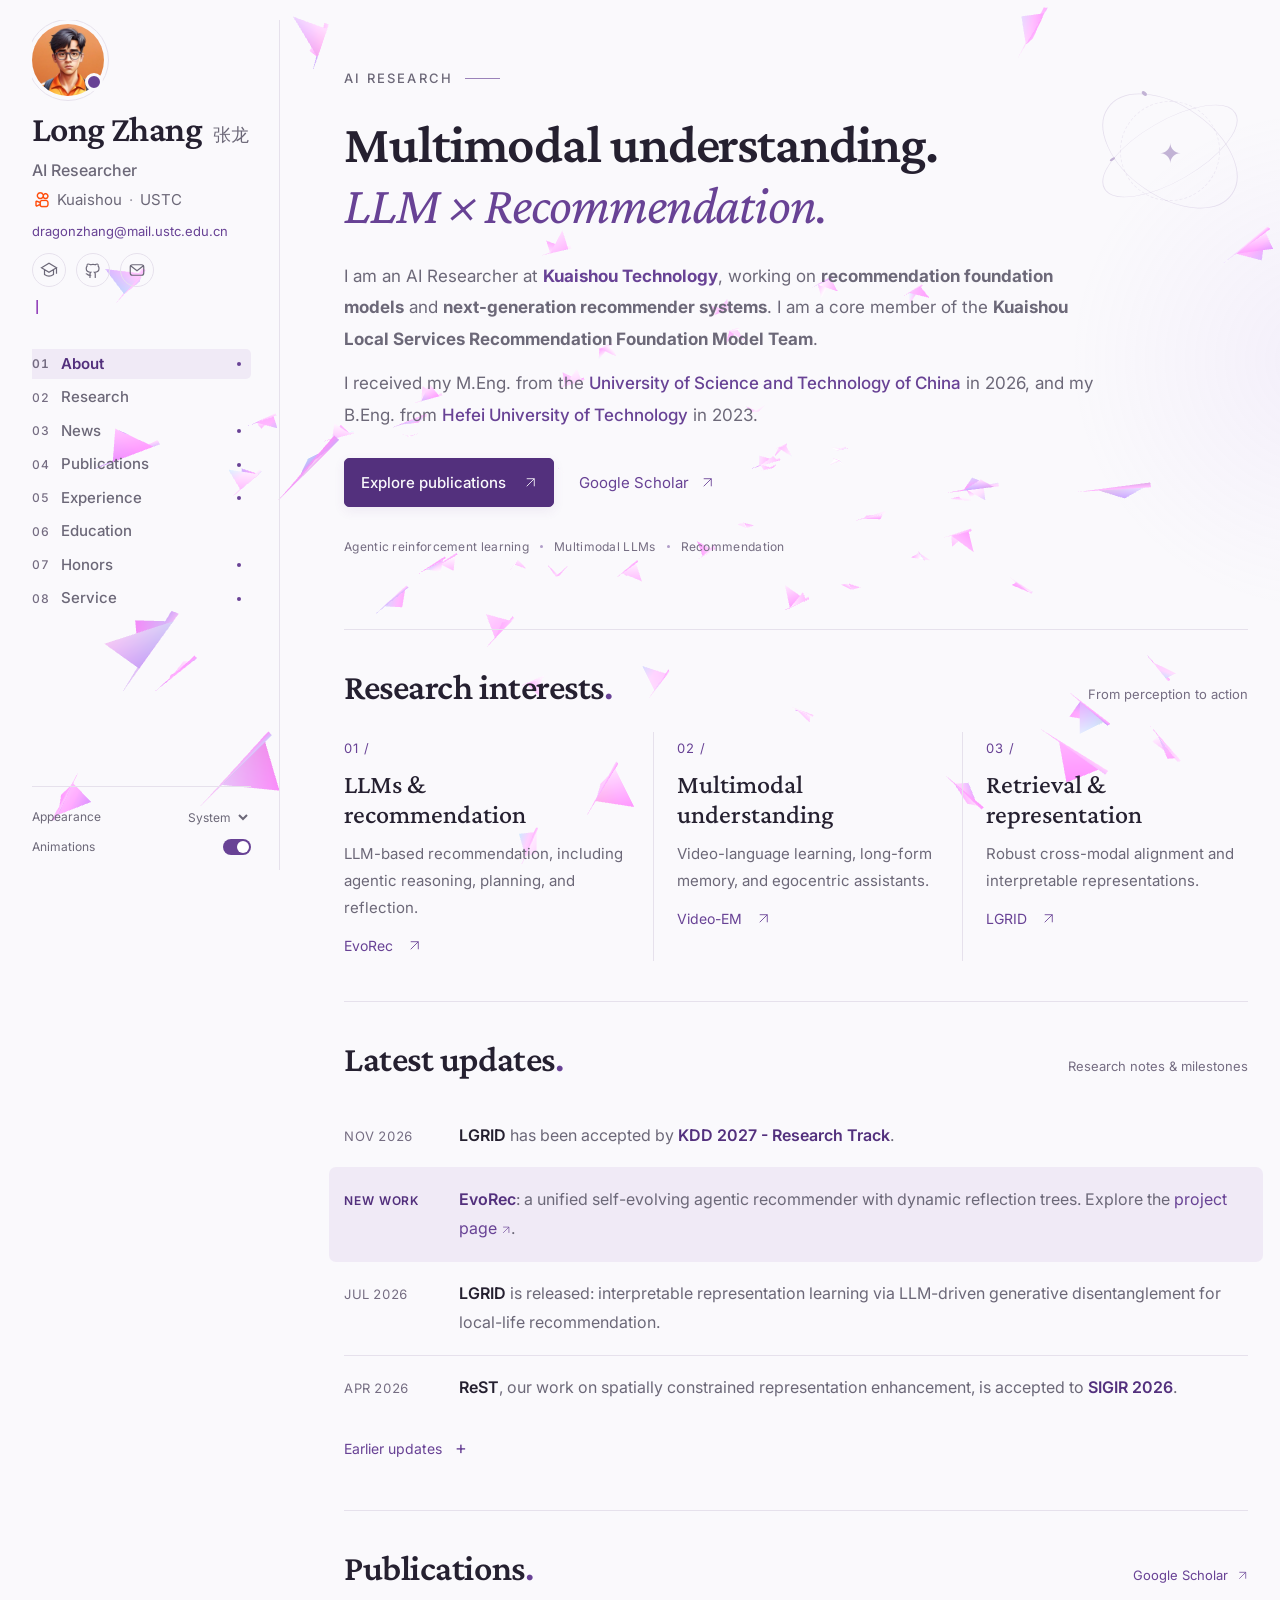
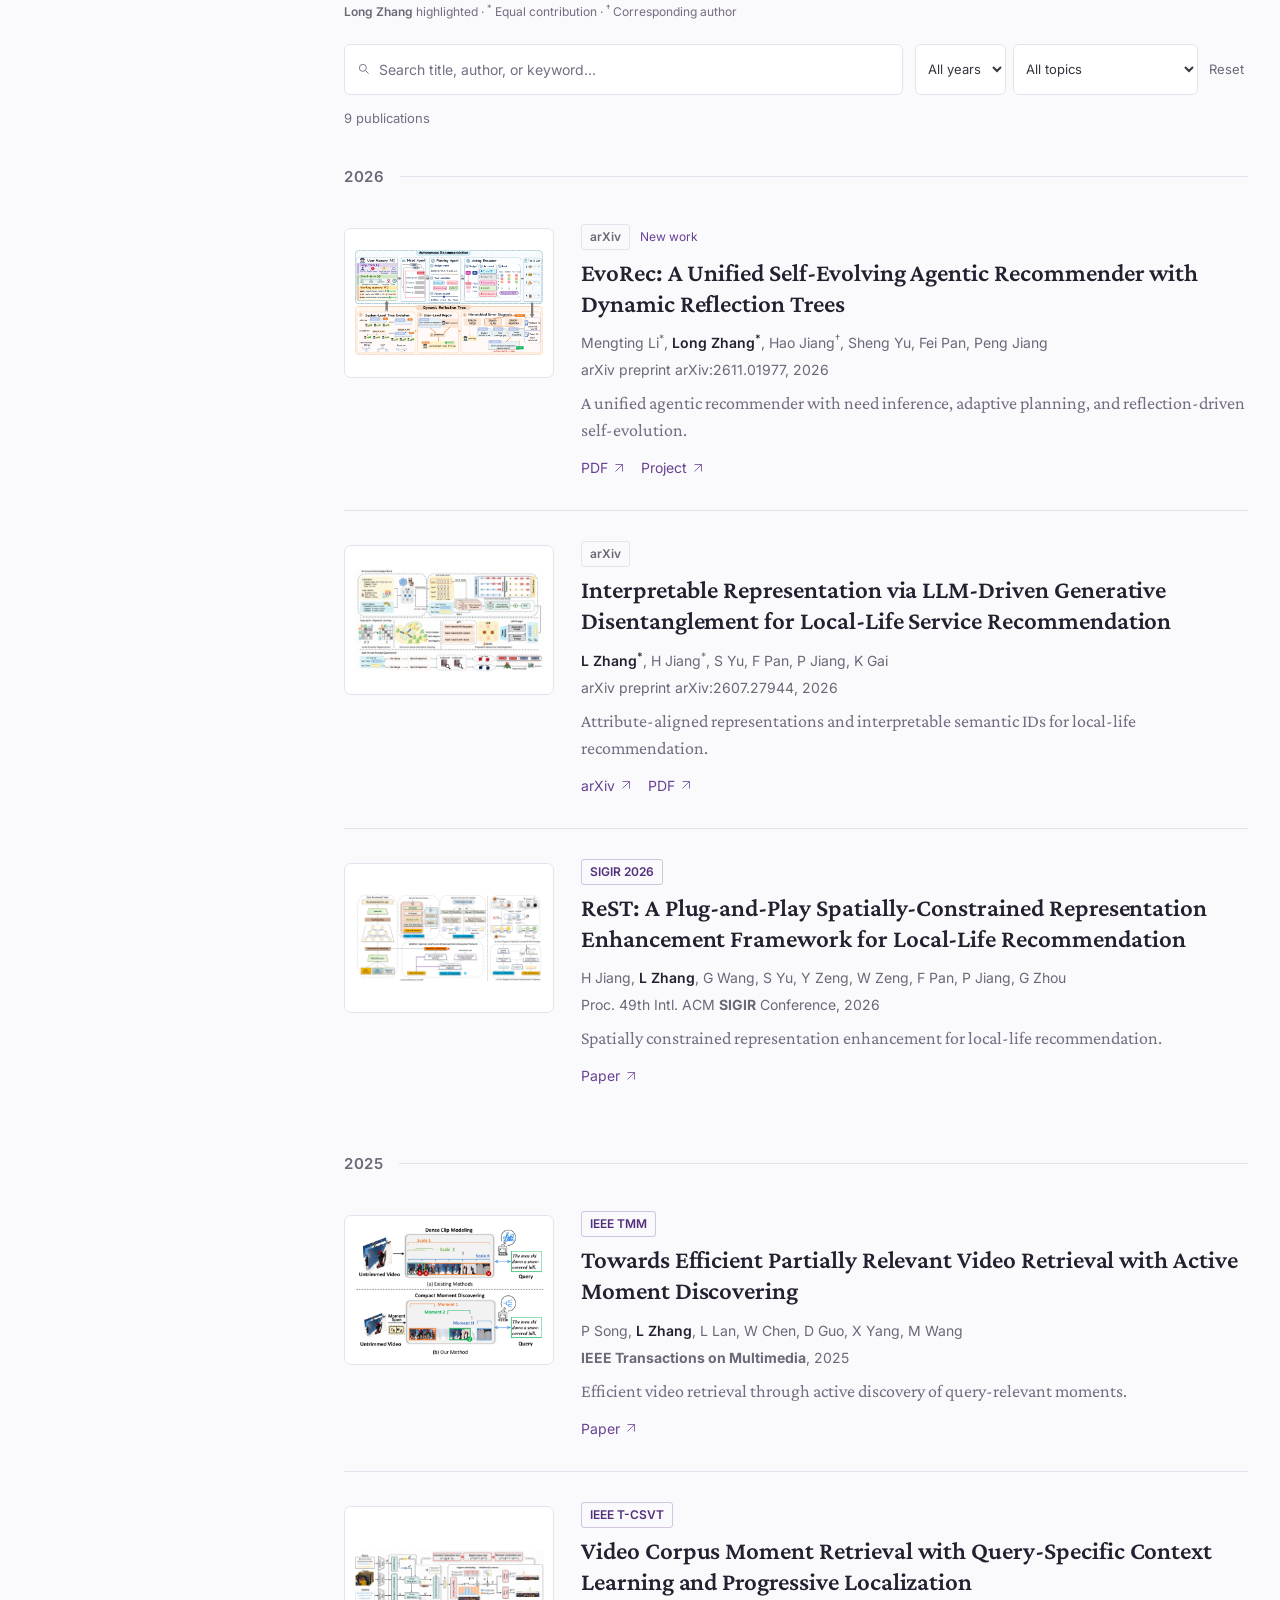
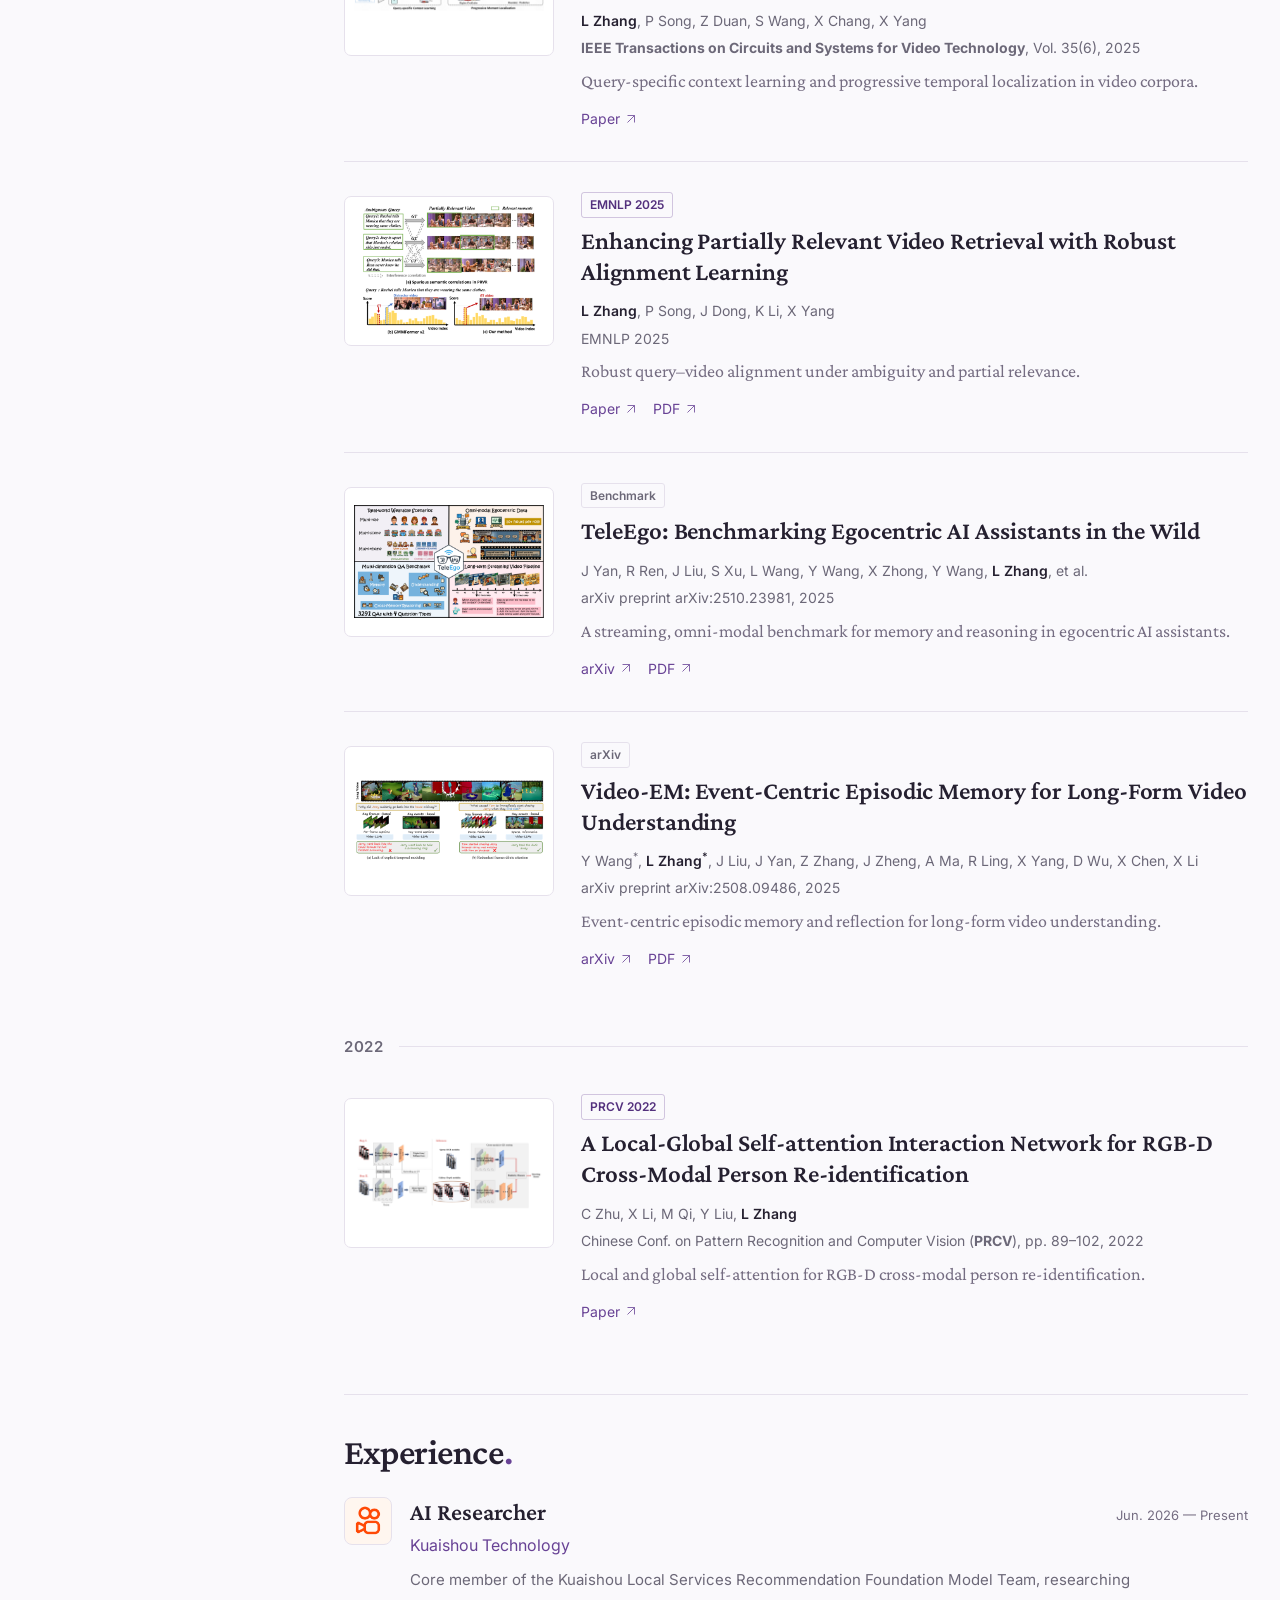
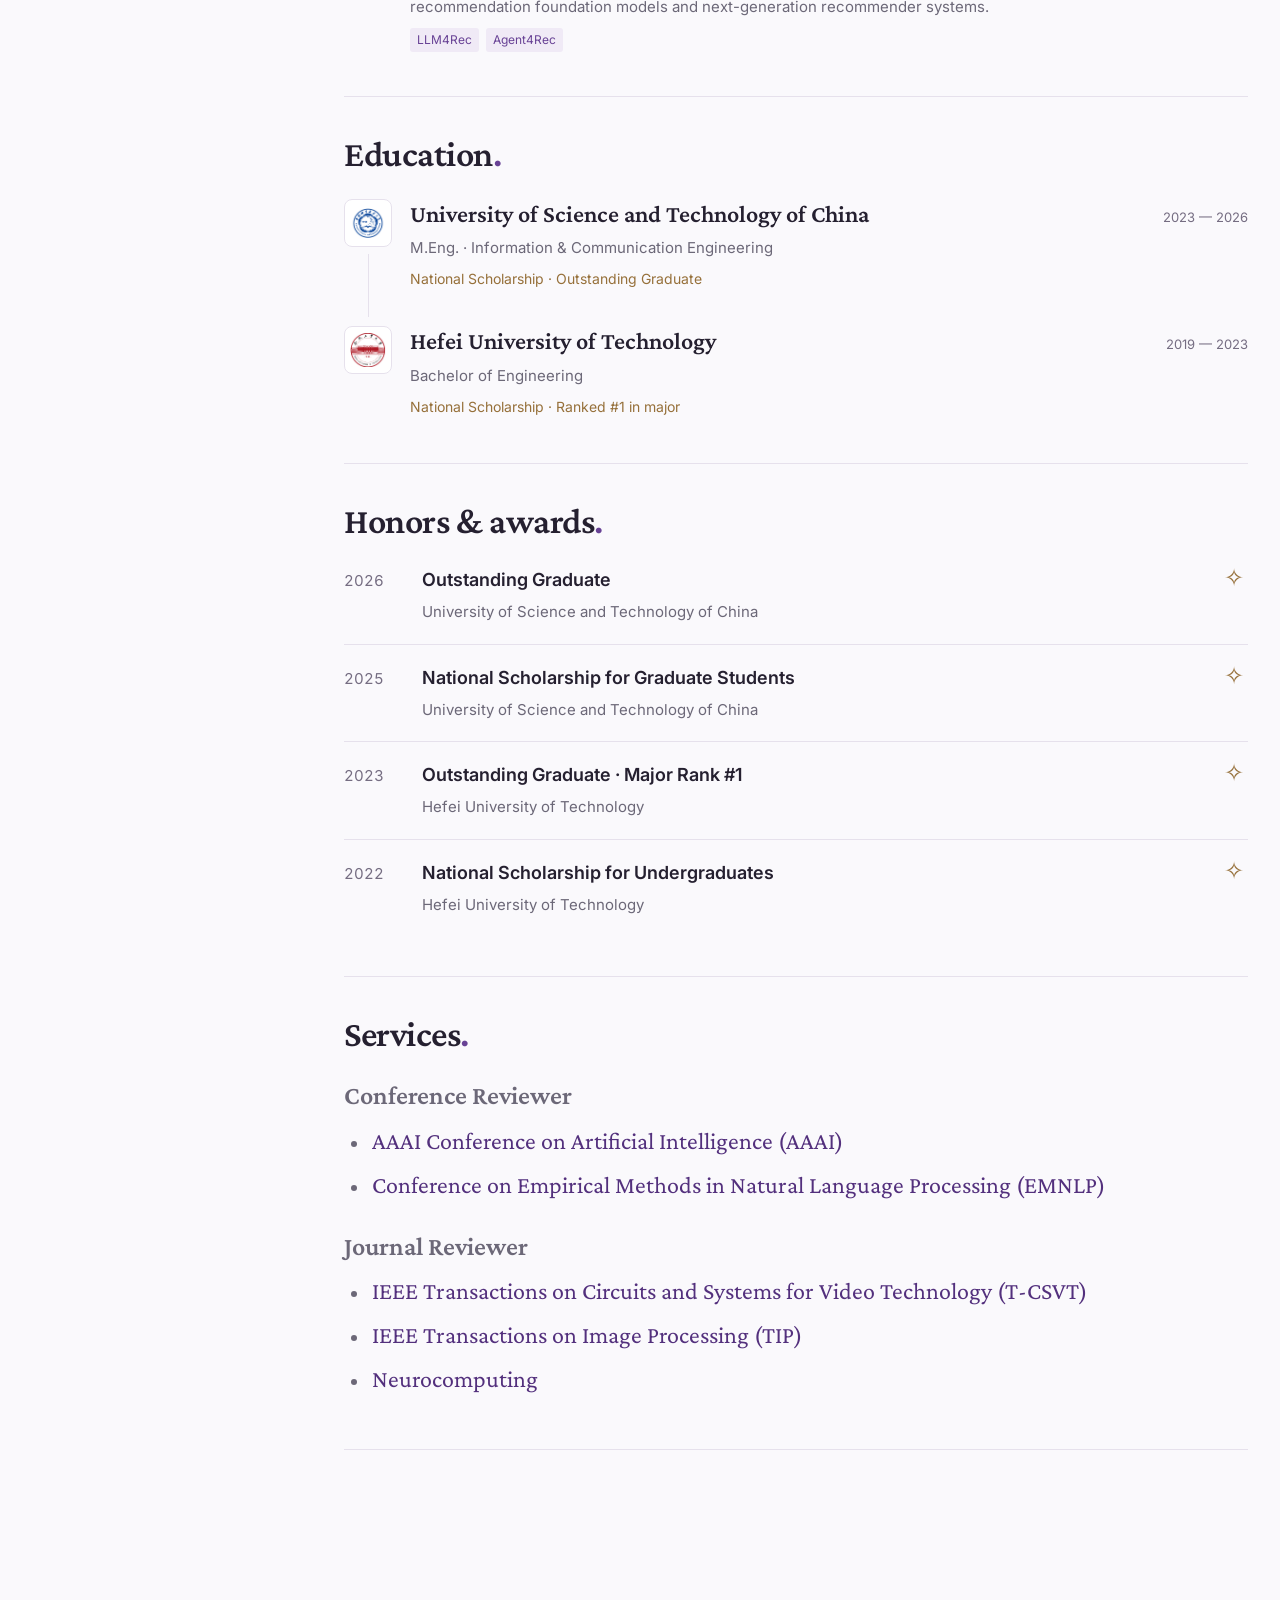
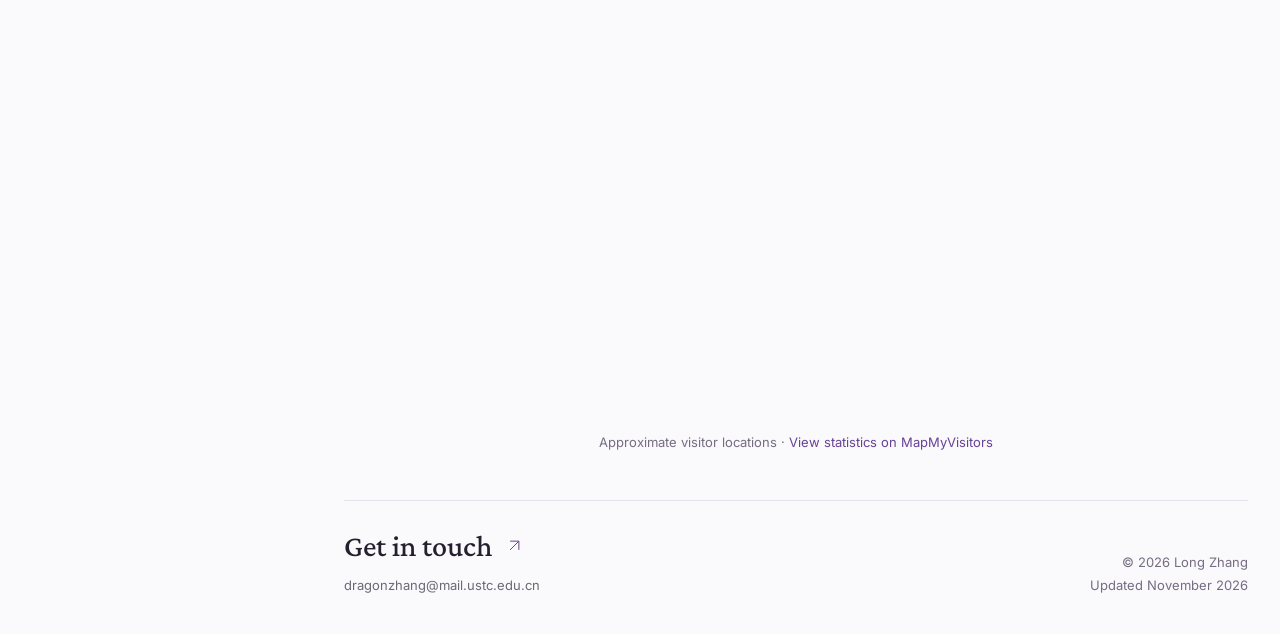
==== commit 888cc775: "Publish academic homepage runtime files" ====
--- a/index.html
+++ b/index.html
@@ -1 +1 @@
-<!doctype html> <html lang="en"> <head> <meta charset="UTF-8"> <meta name="viewport" content="width=device-width,initial-scale=1"> <title>Long Zhang (张龙) – Academic Homepage</title> <meta name="description" content="Long Zhang (张龙) is an AI Researcher at Kuaishou Technology working on LLM-based recommendation, agentic systems, multimodal LLMs, and video understanding. M.Eng. from USTC, publications at SIGIR, EMNLP, IEEE TMM, and IEEE T-CSVT."> <meta name="author" content="Long Zhang"> <meta name="keywords" content="Long Zhang, 张龙, Agentic Reinforcement Learning, Multimodal LLM, Video Understanding, Recommendation Systems, USTC, Kuaishou"> <link rel="canonical" href="https://zhanglong-ustc.github.io/"> <link rel="icon" type="image/png" sizes="180x180" href="assets/img/me/favicon.png"> <link rel="apple-touch-icon" sizes="180x180" href="assets/img/me/favicon.png"> <meta property="og:type" content="website"> <meta property="og:site_name" content="Long Zhang – Academic Homepage"> <meta property="og:title" content="Long Zhang (张龙) – Academic Homepage"> <meta property="og:description" content="AI Researcher at Kuaishou Technology. Research on LLM-based recommendation, agentic systems, multimodal LLMs, and video understanding."> <meta property="og:url" content="https://zhanglong-ustc.github.io/"> <meta property="og:image" content="https://zhanglong-ustc.github.io/assets/img/me/avatar.jpg"> <meta property="og:image:width" content="400"> <meta property="og:image:height" content="400"> <meta property="og:image:alt" content="Long Zhang illustrated portrait"> <meta property="og:locale" content="en_US"> <meta name="twitter:card" content="summary"> <meta name="twitter:title" content="Long Zhang (张龙) – Academic Homepage"> <meta name="twitter:description" content="AI Researcher at Kuaishou Technology. Research on LLM-based recommendation, agentic systems, multimodal LLMs, and video understanding."> <meta name="twitter:image" content="https://zhanglong-ustc.github.io/assets/img/me/avatar.jpg"> <script type="application/ld+json">{"@context":"https://schema.org","@type":"Person","name":"Long Zhang","alternateName":"张龙","url":"https://zhanglong-ustc.github.io/","image":"https://zhanglong-ustc.github.io/assets/img/me/avatar.jpg","email":"mailto:dragonzhang@mail.ustc.edu.cn","jobTitle":"AI Researcher","worksFor":{"@type":"Organization","name":"Kuaishou Technology"},"alumniOf":[{"@type":"CollegeOrUniversity","name":"University of Science and Technology of China"},{"@type":"CollegeOrUniversity","name":"Hefei University of Technology"}],"knowsAbout":["LLM-based Recommendation","Agentic Reinforcement Learning","Multimodal Large Language Models","Video Understanding","Recommendation Systems","LLM4Rec","Agent4Rec"],"sameAs":["https://scholar.google.com/citations?user=PKlSRUIAAAAJ"]}</script> <link rel="preconnect" href="https://fonts.googleapis.com"> <link rel="preconnect" href="https://fonts.gstatic.com" crossorigin> <link href="https://fonts.googleapis.com/css2?family=Crimson+Pro:ital,wght@0,400;0,600;0,700;1,400&family=Inter:wght@400;500;600&display=swap" rel="stylesheet"> <meta name="theme-color" content="#faf9fc"> <script>try{var appearance=localStorage.getItem("lz-appearance");["light","dark"].includes(appearance)&&(document.documentElement.dataset.theme=appearance);var motion=localStorage.getItem("lz-motion");"off"===motion&&(document.documentElement.dataset.motion="off")}catch(e){}</script> <link rel="stylesheet" href="assets/css/site.css?v=20261106"> <script defer="defer" src="assets/js/publication-filter.js"></script> <script defer="defer" src="assets/js/site.js"></script> <script defer="defer" src="assets/js/site-effects.js?v=20261106"></script> </head> <body id="top"> <a class="skip-link" href="#main">Skip to content</a> <div class="ambient" aria-hidden="true"></div> <div id="flight-background" class="flight-background" data-state="css" aria-hidden="true"> <div class="butterfly-flock" style="position:absolute"> <span class="paper-butterfly" style="--x:7vw;--y:12vh;--dx:32vw;--dy:34vh;--turn:46deg;--size:28px;--mobile-size:24px;--duration:15s;--delay:-0s"><i class="butterfly-wing wing-left"></i><i class="butterfly-wing wing-right"></i></span> <span class="paper-butterfly" style="--x:38vw;--y:35vh;--dx:-28vw;--dy:-31vh;--turn:-42deg;--size:40px;--mobile-size:36px;--duration:17s;--delay:-4s"><i class="butterfly-wing wing-left"></i><i class="butterfly-wing wing-right"></i></span> <span class="paper-butterfly" style="--x:69vw;--y:58vh;--dx:32vw;--dy:34vh;--turn:46deg;--size:52px;--mobile-size:48px;--duration:19s;--delay:-8s"><i class="butterfly-wing wing-left"></i><i class="butterfly-wing wing-right"></i></span> <span class="paper-butterfly" style="--x:10vw;--y:81vh;--dx:-28vw;--dy:-31vh;--turn:-42deg;--size:28px;--mobile-size:24px;--duration:21s;--delay:-12s"><i class="butterfly-wing wing-left"></i><i class="butterfly-wing wing-right"></i></span> <span class="paper-butterfly" style="--x:41vw;--y:19vh;--dx:32vw;--dy:34vh;--turn:46deg;--size:40px;--mobile-size:36px;--duration:23s;--delay:-16s"><i class="butterfly-wing wing-left"></i><i class="butterfly-wing wing-right"></i></span> <span class="paper-butterfly" style="--x:72vw;--y:42vh;--dx:-28vw;--dy:-31vh;--turn:-42deg;--size:52px;--mobile-size:48px;--duration:15s;--delay:-20s"><i class="butterfly-wing wing-left"></i><i class="butterfly-wing wing-right"></i></span> <span class="paper-butterfly" style="--x:13vw;--y:65vh;--dx:32vw;--dy:34vh;--turn:46deg;--size:28px;--mobile-size:24px;--duration:17s;--delay:-24s"><i class="butterfly-wing wing-left"></i><i class="butterfly-wing wing-right"></i></span> <span class="paper-butterfly" style="--x:44vw;--y:3vh;--dx:-28vw;--dy:-31vh;--turn:-42deg;--size:40px;--mobile-size:36px;--duration:19s;--delay:-28s"><i class="butterfly-wing wing-left"></i><i class="butterfly-wing wing-right"></i></span> <span class="paper-butterfly" style="--x:75vw;--y:26vh;--dx:32vw;--dy:34vh;--turn:46deg;--size:52px;--mobile-size:48px;--duration:21s;--delay:-32s"><i class="butterfly-wing wing-left"></i><i class="butterfly-wing wing-right"></i></span> <span class="paper-butterfly" style="--x:16vw;--y:49vh;--dx:-28vw;--dy:-31vh;--turn:-42deg;--size:28px;--mobile-size:24px;--duration:23s;--delay:-36s"><i class="butterfly-wing wing-left"></i><i class="butterfly-wing wing-right"></i></span> <span class="paper-butterfly" style="--x:47vw;--y:72vh;--dx:32vw;--dy:34vh;--turn:46deg;--size:40px;--mobile-size:36px;--duration:15s;--delay:-40s"><i class="butterfly-wing wing-left"></i><i class="butterfly-wing wing-right"></i></span> </div> </div> <div class="reading-progress" aria-hidden="true"> <span id="reading-progress"></span> </div> <div class="site-layout"> <aside class="sidebar" aria-label="Profile and navigation"> <a class="identity" href="#top" aria-label="Long Zhang, back to introduction"> <span class="portrait-wrap"><img src="assets/img/me/avatar.jpg" srcset="assets/img/me/avatar-sm.jpg 160w, assets/img/me/avatar.jpg 400w" sizes="(max-width: 960px) 64px, 108px" width="108" height="108" alt="Illustrated portrait of Long Zhang" fetchpriority="high" decoding="async"></span> <span class="identity-text"><span class="profile-name">Long Zhang <span lang="zh">张龙</span></span><span class="profile-role">AI Researcher</span><span class="profile-affiliation"> <span class="affiliation-company"><img class="affiliation-logo" src="assets/img/companies/kuaishou.png" width="20" height="20" alt="" aria-hidden="true" decoding="async">Kuaishou</span> <span class="affiliation-divider" aria-hidden="true">·</span> <span>USTC</span> </span></span> </a> <a class="profile-email" href="mailto:dragonzhang@mail.ustc.edu.cn">dragonzhang@mail.ustc.edu.cn</a> <div class="social-links"> <a href="https://scholar.google.com/citations?user=PKlSRUIAAAAJ" target="_blank" rel="noopener" aria-label="Google Scholar" title="Google Scholar"><svg viewBox="0 0 24 24" fill="none" stroke="currentColor" stroke-width="1.6" aria-hidden="true"> <path d="m2 9 10-6 10 6-10 6L2 9Zm4 3v6c4 3 8 3 12 0v-6M22 9v8"/></svg></a> <a href="https://github.com/zhanglong-ustc" target="_blank" rel="noopener" aria-label="GitHub" title="GitHub"><svg viewBox="0 0 24 24" fill="none" stroke="currentColor" stroke-width="1.6" stroke-linecap="round" aria-hidden="true"> <path d="M9 19c-4 1-4-2-6-2m12 5v-4a3.5 3.5 0 0 0-1-3c3 0 6-1 6-5a4 4 0 0 0-1-3c0-1 0-3-1-3-2 0-3 1-3 1a10 10 0 0 0-6 0S7 4 5 4c-1 0-1 2-1 3a4 4 0 0 0-1 3c0 4 3 5 6 5a3.5 3.5 0 0 0-1 3v4"/></svg></a> <a href="mailto:dragonzhang@mail.ustc.edu.cn" aria-label="Email Long Zhang" title="Email"><svg viewBox="0 0 24 24" fill="none" stroke="currentColor" stroke-width="1.6" aria-hidden="true"> <rect x="3" y="5" width="18" height="14" rx="3"/> <path d="m3 6 9 7 9-7"/></svg></a> </div> <p id="profile-motto" class="profile-motto" data-text="Curiosity, context, and intelligent action."> <span class="sr-only">Curiosity, context, and intelligent action.</span> <span class="motto-sizer" aria-hidden="true">Curiosity, context, and intelligent action.<span class="typewriter-cursor">|</span></span> <span class="motto-live" aria-hidden="true"><span data-typewriter-text>Curiosity, context, and intelligent action.</span><span class="typewriter-cursor">|</span></span> </p> <nav class="section-nav" aria-label="Section navigation"> <a href="#about" class="active"><span class="nav-index">01</span>About<span class="nav-dot" aria-hidden="true"></span></a><a href="#research"><span class="nav-index">02</span>Research<span class="nav-dot" aria-hidden="true"></span></a><a href="#news"><span class="nav-index">03</span>News<span class="nav-dot" aria-hidden="true"></span></a><a href="#pub"><span class="nav-index">04</span>Publications<span class="nav-dot" aria-hidden="true"></span></a><a href="#exp"><span class="nav-index">05</span>Experience<span class="nav-dot" aria-hidden="true"></span></a><a href="#edu"><span class="nav-index">06</span>Education<span class="nav-dot" aria-hidden="true"></span></a><a href="#awards"><span class="nav-index">07</span>Honors<span class="nav-dot" aria-hidden="true"></span></a><a href="#service"><span class="nav-index">08</span>Service<span class="nav-dot" aria-hidden="true"></span></a> </nav> <div class="preferences" data-enhanced hidden> <div class="appearance-control"> <label for="appearance">Appearance</label><select id="appearance" aria-label="Appearance"> <option value="system">System</option> <option value="light">Light</option> <option value="dark">Dark</option> </select> </div> <div class="motion-control"> <span id="motion-label">Animations</span><button type="button" id="motion-toggle" class="switch" role="switch" aria-labelledby="motion-label" aria-checked="true"> <span></span> </button> </div> </div> </aside> <main id="main"> <section class="hero" id="about" aria-labelledby="hero-title"> <div class="hero-orbit" aria-hidden="true"> <div class="orbit orbit-one"><i></i></div> <div class="orbit orbit-two"><i></i></div> <div class="orbit orbit-three"></div> <span class="orbit-center">✦</span> </div> <p class="eyebrow hero-enter">AI RESEARCH <span></span></p> <h1 id="hero-title" class="hero-enter"> Multimodal understanding.<br><em>LLM × Recommendation.</em> </h1> <div class="hero-copy hero-enter"> <p> I am an AI Researcher at <a href="https://www.kuaishou.com" target="_blank" rel="noopener"><strong>Kuaishou Technology</strong></a>, working on <strong>recommendation foundation models</strong> and <strong>next-generation recommender systems</strong>. I am a core member of the <strong>Kuaishou Local Services Recommendation Foundation Model Team</strong>. </p> <p> I received my M.Eng. from the <a href="https://en.ustc.edu.cn/" target="_blank" rel="noopener">University of Science and Technology of China</a> in 2026, and my B.Eng. from <a href="https://www.hfut.edu.cn/" target="_blank" rel="noopener">Hefei University of Technology</a> in 2023. </p> </div> <div class="hero-actions hero-enter"> <a class="button button-primary" href="#pub">Explore publications <svg viewBox="0 0 24 24" fill="none" stroke="currentColor" stroke-width="1.6" aria-hidden="true"> <path d="M5 19 19 5M5 5h14v14"/></svg></a><a class="text-link" href="https://scholar.google.com/citations?user=PKlSRUIAAAAJ" target="_blank" rel="noopener">Google Scholar <svg viewBox="0 0 24 24" fill="none" stroke="currentColor" stroke-width="1.6" aria-hidden="true"> <path d="M5 19 19 5M5 5h14v14"/></svg></a> </div> <div class="hero-bottom hero-enter"> <span>Agentic reinforcement learning</span><i></i><span>Multimodal LLMs</span><i></i><span>Recommendation</span> </div> </section> <section id="research" class="section" aria-labelledby="research-heading" data-reveal> <div class="section-heading"> <h2 id="research-heading">Research interests<span>.</span></h2> <span class="section-caption">From perception to action</span> </div> <div class="research-grid"> <div class="research-item"> <span class="research-number">01 /</span> <h3>LLMs &amp; <br>recommendation</h3> <p> LLM-based recommendation, including agentic reasoning, planning, and reflection. </p> <a href="#paper-evorec">EvoRec <svg viewBox="0 0 24 24" fill="none" stroke="currentColor" stroke-width="1.6" aria-hidden="true"> <path d="M5 19 19 5M5 5h14v14"/></svg></a> </div> <div class="research-item"> <span class="research-number">02 /</span> <h3>Multimodal <br>understanding</h3> <p> Video-language learning, long-form memory, and egocentric assistants. </p> <a href="#paper-videoem">Video-EM <svg viewBox="0 0 24 24" fill="none" stroke="currentColor" stroke-width="1.6" aria-hidden="true"> <path d="M5 19 19 5M5 5h14v14"/></svg></a> </div> <div class="research-item"> <span class="research-number">03 /</span> <h3>Retrieval &amp; <br>representation</h3> <p> Robust cross-modal alignment and interpretable representations. </p> <a href="#paper-lgrid">LGRID <svg viewBox="0 0 24 24" fill="none" stroke="currentColor" stroke-width="1.6" aria-hidden="true"> <path d="M5 19 19 5M5 5h14v14"/></svg></a> </div> </div> </section> <section id="news" class="section" aria-labelledby="news-heading" data-reveal> <div class="section-heading"> <h2 id="news-heading">Latest updates<span>.</span></h2> <span class="section-caption">Research notes &amp; milestones</span> </div> <div class="news-list"> <div class="news-item"> <time class="news-date" datetime="2026-11">NOV 2026</time> <p> <a href="https://arxiv.org/abs/2607.27944" target="_blank" rel="noopener"><strong>LGRID</strong></a> has been accepted by <span class="inline-venue">KDD 2027 - Research Track</span>. </p> </div> <div class="news-item news-featured"> <span class="news-date"><span class="new-label">NEW WORK</span></span> <p> <a href="https://mtli-buaa.github.io/evorec-project-page/" target="_blank" rel="noopener"><strong>EvoRec</strong></a>: a unified self-evolving agentic recommender with dynamic reflection trees. Explore the <a href="https://mtli-buaa.github.io/evorec-project-page/" target="_blank" rel="noopener">project page <svg viewBox="0 0 24 24" fill="none" stroke="currentColor" stroke-width="1.6" aria-hidden="true"> <path d="M5 19 19 5M5 5h14v14"/></svg></a>. </p> </div> <div class="news-item"> <time class="news-date" datetime="2026-07">JUL 2026</time> <p> <a href="https://arxiv.org/abs/2607.27944" target="_blank" rel="noopener"><strong>LGRID</strong></a> is released: interpretable representation learning via LLM-driven generative disentanglement for local-life recommendation. </p> </div> <div class="news-item"> <time class="news-date" datetime="2026-04">APR 2026</time> <p> <strong>ReST</strong>, our work on spatially constrained representation enhancement, is accepted to <span class="inline-venue">SIGIR 2026</span>. </p> </div> </div> <details class="news-archive"> <summary>Earlier updates <span aria-hidden="true">+</span></summary> <div class="news-item"> <time class="news-date" datetime="2025-08">AUG 2025</time> <p> Our work on robust alignment for partially relevant video retrieval is accepted to <strong>EMNLP 2025</strong>. </p> </div> <div class="news-item"> <time class="news-date" datetime="2025">2025</time> <p> Two papers accepted to <strong>IEEE TMM</strong> and <strong>IEEE T-CSVT</strong>. </p> </div> </details> </section> <section id="pub" class="section publications" aria-labelledby="pub-heading"> <div class="section-heading" data-reveal> <h2 id="pub-heading">Publications<span>.</span></h2> <a class="section-caption caption-link" href="https://scholar.google.com/citations?user=PKlSRUIAAAAJ" target="_blank" rel="noopener">Google Scholar <svg viewBox="0 0 24 24" fill="none" stroke="currentColor" stroke-width="1.6" aria-hidden="true"> <path d="M5 19 19 5M5 5h14v14"/></svg></a> </div> <p class="publication-note"> <strong>Long Zhang</strong> highlighted · <sup>*</sup> Equal contribution · <sup>†</sup> Corresponding author </p> <form class="publication-filters" id="publication-filters" role="search" aria-label="Filter publications" data-enhanced hidden> <div class="search-field"> <svg viewBox="0 0 24 24" fill="none" stroke="currentColor" stroke-width="1.6" aria-hidden="true"> <circle cx="10" cy="10" r="6"/> <path d="m15 15 5 5"/></svg><input id="paper-search" type="search" aria-label="Search publications" placeholder="Search title, author, or keyword…" autocomplete="off"> </div> <div class="filter-selects"> <select id="paper-year" aria-label="Publication year"> <option value="all">All years</option> <option value="2026">2026</option> <option value="2025">2025</option> <option value="2022">2022</option></select><select id="paper-topic" aria-label="Research topic"> <option value="all">All topics</option> <option value="agents">Agents</option> <option value="recommendation">Recommendation</option> <option value="video">Video &amp; multimodal</option> <option value="retrieval"> Retrieval &amp; representation </option></select><button type="reset" class="filter-reset">Reset</button> </div> <p id="result-count" class="result-count" role="status" aria-live="polite"> 9 publications </p> </form> <div id="publication-list"> <div class="year-group" data-year-group> <h3 class="year-heading">2026<span aria-hidden="true"></span></h3> <article class="pub" id="paper-evorec" data-year="2026" data-topics="agents recommendation" data-reveal> <a class="pub-image" href="https://arxiv.org/pdf/2611.01977" target="_blank" rel="noopener" aria-label="Read EvoRec: A Unified Self-Evolving Agentic Recommender with Dynamic Reflection Trees"><img src="assets/img/papers/evorec.png" width="240" height="160" loading="lazy" decoding="async" alt="EvoRec: A Unified Self-Evolving Agentic Recommender with Dynamic Reflection Trees — method overview"></a> <div class="pub-content"> <div class="pub-kicker"> <span class="venue preprint">arXiv</span><span class="work-note">New work</span> </div> <h3> <a href="https://arxiv.org/pdf/2611.01977" target="_blank" rel="noopener">EvoRec: A Unified Self-Evolving Agentic Recommender with Dynamic Reflection Trees</a> </h3> <p class="pub-authors"> Mengting Li<sup>*</sup>, <b>Long Zhang<sup>*</sup></b>, Hao Jiang<sup>†</sup>, Sheng Yu, Fei Pan, Peng Jiang </p> <p class="pub-details"> arXiv preprint arXiv:2611.01977, 2026 </p> <p class="pub-summary"> A unified agentic recommender with need inference, adaptive planning, and reflection-driven self-evolution. </p> <div class="pub-links"> <a href="https://arxiv.org/pdf/2611.01977" target="_blank" rel="noopener">PDF <svg viewBox="0 0 24 24" fill="none" stroke="currentColor" stroke-width="1.6" aria-hidden="true"> <path d="M5 19 19 5M5 5h14v14"/></svg></a><a href="https://mtli-buaa.github.io/evorec-project-page/" target="_blank" rel="noopener">Project <svg viewBox="0 0 24 24" fill="none" stroke="currentColor" stroke-width="1.6" aria-hidden="true"> <path d="M5 19 19 5M5 5h14v14"/></svg></a> </div> </div> </article> <article class="pub" id="paper-lgrid" data-year="2026" data-topics="recommendation retrieval" data-reveal> <a class="pub-image" href="https://arxiv.org/abs/2607.27944" target="_blank" rel="noopener" aria-label="Read Interpretable Representation via LLM-Driven Generative Disentanglement for Local-Life Service Recommendation"><img src="assets/img/papers/lgrid_fig2.jpg" width="240" height="160" loading="lazy" decoding="async" alt="Interpretable Representation via LLM-Driven Generative Disentanglement for Local-Life Service Recommendation — method overview"></a> <div class="pub-content"> <div class="pub-kicker"> <span class="venue preprint">arXiv</span> </div> <h3> <a href="https://arxiv.org/abs/2607.27944" target="_blank" rel="noopener">Interpretable Representation via LLM-Driven Generative Disentanglement for Local-Life Service Recommendation</a> </h3> <p class="pub-authors"> <b>L Zhang<sup>*</sup></b>, H Jiang<sup>*</sup>, S Yu, F Pan, P Jiang, K Gai </p> <p class="pub-details"> <em>arXiv preprint arXiv:2607.27944</em>, 2026 </p> <p class="pub-summary"> Attribute-aligned representations and interpretable semantic IDs for local-life recommendation. </p> <div class="pub-links"> <a href="https://arxiv.org/abs/2607.27944" target="_blank" rel="noopener">arXiv <svg viewBox="0 0 24 24" fill="none" stroke="currentColor" stroke-width="1.6" aria-hidden="true"> <path d="M5 19 19 5M5 5h14v14"/></svg></a><a href="https://arxiv.org/pdf/2607.27944" target="_blank" rel="noopener">PDF <svg viewBox="0 0 24 24" fill="none" stroke="currentColor" stroke-width="1.6" aria-hidden="true"> <path d="M5 19 19 5M5 5h14v14"/></svg></a> </div> </div> </article> <article class="pub" id="paper-rest" data-year="2026" data-topics="recommendation retrieval" data-reveal> <a class="pub-image" href="https://dl.acm.org/doi/abs/10.1145/3805712.3808510" target="_blank" rel="noopener" aria-label="Read ReST: A Plug-and-Play Spatially-Constrained Representation Enhancement Framework for Local-Life Recommendation"><img src="assets/img/papers/rest_fig.png" width="240" height="160" loading="lazy" decoding="async" alt="ReST: A Plug-and-Play Spatially-Constrained Representation Enhancement Framework for Local-Life Recommendation — method overview"></a> <div class="pub-content"> <div class="pub-kicker"> <span class="venue">SIGIR 2026</span> </div> <h3> <a href="https://dl.acm.org/doi/abs/10.1145/3805712.3808510" target="_blank" rel="noopener">ReST: A Plug-and-Play Spatially-Constrained Representation Enhancement Framework for Local-Life Recommendation</a> </h3> <p class="pub-authors"> H Jiang, <b>L Zhang</b>, G Wang, S Yu, Y Zeng, W Zeng, F Pan, P Jiang, G Zhou </p> <p class="pub-details"> <em>Proc. 49th Intl. ACM <strong>SIGIR</strong> Conference</em>, 2026 </p> <p class="pub-summary"> Spatially constrained representation enhancement for local-life recommendation. </p> <div class="pub-links"> <a href="https://dl.acm.org/doi/abs/10.1145/3805712.3808510" target="_blank" rel="noopener">Paper <svg viewBox="0 0 24 24" fill="none" stroke="currentColor" stroke-width="1.6" aria-hidden="true"> <path d="M5 19 19 5M5 5h14v14"/></svg></a> </div> </div> </article> </div> <div class="year-group" data-year-group> <h3 class="year-heading">2025<span aria-hidden="true"></span></h3> <article class="pub" id="paper-active" data-year="2025" data-topics="video retrieval" data-reveal> <a class="pub-image" href="https://ieeexplore.ieee.org/abstract/document/11086387/" target="_blank" rel="noopener" aria-label="Read Towards Efficient Partially Relevant Video Retrieval with Active Moment Discovering"><img src="assets/img/papers/prvr_active_sm.png" width="240" height="160" loading="lazy" decoding="async" alt="Towards Efficient Partially Relevant Video Retrieval with Active Moment Discovering — method overview"></a> <div class="pub-content"> <div class="pub-kicker"> <span class="venue">IEEE TMM</span> </div> <h3> <a href="https://ieeexplore.ieee.org/abstract/document/11086387/" target="_blank" rel="noopener">Towards Efficient Partially Relevant Video Retrieval with Active Moment Discovering</a> </h3> <p class="pub-authors"> P Song, <b>L Zhang</b>, L Lan, W Chen, D Guo, X Yang, M Wang </p> <p class="pub-details"> <em><strong>IEEE Transactions on Multimedia</strong></em>, 2025 </p> <p class="pub-summary"> Efficient video retrieval through active discovery of query-relevant moments. </p> <div class="pub-links"> <a href="https://ieeexplore.ieee.org/abstract/document/11086387/" target="_blank" rel="noopener">Paper <svg viewBox="0 0 24 24" fill="none" stroke="currentColor" stroke-width="1.6" aria-hidden="true"> <path d="M5 19 19 5M5 5h14v14"/></svg></a> </div> </div> </article> <article class="pub" id="paper-vcmr" data-year="2025" data-topics="video retrieval" data-reveal> <a class="pub-image" href="https://ieeexplore.ieee.org/abstract/document/10843770/" target="_blank" rel="noopener" aria-label="Read Video Corpus Moment Retrieval with Query-Specific Context Learning and Progressive Localization"><img src="assets/img/papers/vcmr_fig.png" width="240" height="160" loading="lazy" decoding="async" alt="Video Corpus Moment Retrieval with Query-Specific Context Learning and Progressive Localization — method overview"></a> <div class="pub-content"> <div class="pub-kicker"> <span class="venue">IEEE T-CSVT</span> </div> <h3> <a href="https://ieeexplore.ieee.org/abstract/document/10843770/" target="_blank" rel="noopener">Video Corpus Moment Retrieval with Query-Specific Context Learning and Progressive Localization</a> </h3> <p class="pub-authors"> <b>L Zhang</b>, P Song, Z Duan, S Wang, X Chang, X Yang </p> <p class="pub-details"> <em><strong>IEEE Transactions on Circuits and Systems for Video Technology</strong></em>, Vol. 35(6), 2025 </p> <p class="pub-summary"> Query-specific context learning and progressive temporal localization in video corpora. </p> <div class="pub-links"> <a href="https://ieeexplore.ieee.org/abstract/document/10843770/" target="_blank" rel="noopener">Paper <svg viewBox="0 0 24 24" fill="none" stroke="currentColor" stroke-width="1.6" aria-hidden="true"> <path d="M5 19 19 5M5 5h14v14"/></svg></a> </div> </div> </article> <article class="pub" id="paper-ral" data-year="2025" data-topics="video retrieval" data-reveal> <a class="pub-image" href="https://aclanthology.org/2025.findings-emnlp.248/" target="_blank" rel="noopener" aria-label="Read Enhancing Partially Relevant Video Retrieval with Robust Alignment Learning"><img src="assets/img/papers/prvr_align_sm.png" width="240" height="160" loading="lazy" decoding="async" alt="Enhancing Partially Relevant Video Retrieval with Robust Alignment Learning — method overview"></a> <div class="pub-content"> <div class="pub-kicker"> <span class="venue">EMNLP 2025</span> </div> <h3> <a href="https://aclanthology.org/2025.findings-emnlp.248/" target="_blank" rel="noopener">Enhancing Partially Relevant Video Retrieval with Robust Alignment Learning</a> </h3> <p class="pub-authors"> <b>L Zhang</b>, P Song, J Dong, K Li, X Yang </p> <p class="pub-details"> <em>EMNLP 2025</em> </p> <p class="pub-summary"> Robust query–video alignment under ambiguity and partial relevance. </p> <div class="pub-links"> <a href="https://aclanthology.org/2025.findings-emnlp.248/" target="_blank" rel="noopener">Paper <svg viewBox="0 0 24 24" fill="none" stroke="currentColor" stroke-width="1.6" aria-hidden="true"> <path d="M5 19 19 5M5 5h14v14"/></svg></a><a href="https://aclanthology.org/2025.findings-emnlp.248.pdf" target="_blank" rel="noopener">PDF <svg viewBox="0 0 24 24" fill="none" stroke="currentColor" stroke-width="1.6" aria-hidden="true"> <path d="M5 19 19 5M5 5h14v14"/></svg></a> </div> </div> </article> <article class="pub" id="paper-teleego" data-year="2025" data-topics="video agents" data-reveal> <a class="pub-image" href="https://arxiv.org/abs/2510.23981" target="_blank" rel="noopener" aria-label="Read TeleEgo: Benchmarking Egocentric AI Assistants in the Wild"><img src="assets/img/papers/teleego_sm.png" width="240" height="160" loading="lazy" decoding="async" alt="TeleEgo: Benchmarking Egocentric AI Assistants in the Wild — method overview"></a> <div class="pub-content"> <div class="pub-kicker"> <span class="venue preprint">arXiv</span> </div> <h3> <a href="https://arxiv.org/abs/2510.23981" target="_blank" rel="noopener">TeleEgo: Benchmarking Egocentric AI Assistants in the Wild</a> </h3> <p class="pub-authors"> J Yan, R Ren, J Liu, S Xu, L Wang, Y Wang, X Zhong, Y Wang, <b>L Zhang</b>, et al. </p> <p class="pub-details"> <em>arXiv preprint arXiv:2510.23981</em>, 2025 </p> <p class="pub-summary"> A streaming, omni-modal benchmark for memory and reasoning in egocentric AI assistants. </p> <div class="pub-links"> <a href="https://arxiv.org/abs/2510.23981" target="_blank" rel="noopener">arXiv <svg viewBox="0 0 24 24" fill="none" stroke="currentColor" stroke-width="1.6" aria-hidden="true"> <path d="M5 19 19 5M5 5h14v14"/></svg></a><a href="https://arxiv.org/pdf/2510.23981" target="_blank" rel="noopener">PDF <svg viewBox="0 0 24 24" fill="none" stroke="currentColor" stroke-width="1.6" aria-hidden="true"> <path d="M5 19 19 5M5 5h14v14"/></svg></a> </div> </div> </article> <article class="pub" id="paper-videoem" data-year="2025" data-topics="video agents" data-reveal> <a class="pub-image" href="https://arxiv.org/abs/2508.09486" target="_blank" rel="noopener" aria-label="Read Video-EM: Event-Centric Episodic Memory for Long-Form Video Understanding"><img src="assets/img/papers/videomem_sm.png" width="240" height="160" loading="lazy" decoding="async" alt="Video-EM: Event-Centric Episodic Memory for Long-Form Video Understanding — method overview"></a> <div class="pub-content"> <div class="pub-kicker"> <span class="venue preprint">arXiv</span> </div> <h3> <a href="https://arxiv.org/abs/2508.09486" target="_blank" rel="noopener">Video-EM: Event-Centric Episodic Memory for Long-Form Video Understanding</a> </h3> <p class="pub-authors"> Y Wang<sup>*</sup>, <b>L Zhang<sup>*</sup></b>, J Liu, J Yan, Z Zhang, J Zheng, A Ma, R Ling, X Yang, D Wu, X Chen, X Li </p> <p class="pub-details"> <em>arXiv preprint arXiv:2508.09486</em>, 2025 </p> <p class="pub-summary"> Event-centric episodic memory and reflection for long-form video understanding. </p> <div class="pub-links"> <a href="https://arxiv.org/abs/2508.09486" target="_blank" rel="noopener">arXiv <svg viewBox="0 0 24 24" fill="none" stroke="currentColor" stroke-width="1.6" aria-hidden="true"> <path d="M5 19 19 5M5 5h14v14"/></svg></a><a href="https://arxiv.org/pdf/2508.09486" target="_blank" rel="noopener">PDF <svg viewBox="0 0 24 24" fill="none" stroke="currentColor" stroke-width="1.6" aria-hidden="true"> <path d="M5 19 19 5M5 5h14v14"/></svg></a> </div> </div> </article> </div> <div class="year-group" data-year-group> <h3 class="year-heading">2022<span aria-hidden="true"></span></h3> <article class="pub" id="paper-prcv" data-year="2022" data-topics="retrieval" data-reveal> <a class="pub-image" href="https://doi.org/10.1007/978-3-031-18916-6_8" target="_blank" rel="noopener" aria-label="Read A Local-Global Self-attention Interaction Network for RGB-D Cross-Modal Person Re-identification"><img src="assets/img/papers/prcv_fig.png" width="240" height="160" loading="lazy" decoding="async" alt="A Local-Global Self-attention Interaction Network for RGB-D Cross-Modal Person Re-identification — method overview"></a> <div class="pub-content"> <div class="pub-kicker"> <span class="venue">PRCV 2022</span> </div> <h3> <a href="https://doi.org/10.1007/978-3-031-18916-6_8" target="_blank" rel="noopener">A Local-Global Self-attention Interaction Network for RGB-D Cross-Modal Person Re-identification</a> </h3> <p class="pub-authors"> C Zhu, X Li, M Qi, Y Liu, <b>L Zhang</b> </p> <p class="pub-details"> <em>Chinese Conf. on Pattern Recognition and Computer Vision (<strong>PRCV</strong>)</em>, pp. 89–102, 2022 </p> <p class="pub-summary"> Local and global self-attention for RGB-D cross-modal person re-identification. </p> <div class="pub-links"> <a href="https://doi.org/10.1007/978-3-031-18916-6_8" target="_blank" rel="noopener">Paper <svg viewBox="0 0 24 24" fill="none" stroke="currentColor" stroke-width="1.6" aria-hidden="true"> <path d="M5 19 19 5M5 5h14v14"/></svg></a> </div> </div> </article> </div> </div> <div class="empty-state" id="empty-state" hidden> <h3>No matching publications</h3> <p>Try a different keyword, year, or research topic.</p> <button type="button" id="clear-filters" class="button"> Clear filters </button> </div> </section> <section id="exp" class="section" aria-labelledby="exp-heading" data-reveal> <div class="section-heading"> <h2 id="exp-heading">Experience<span>.</span></h2> </div> <div class="timeline"> <div class="timeline-item"> <a class="institution-mark kuaishou-mark" href="https://www.kuaishou.com/official/material-lib" target="_blank" rel="noopener" aria-label="Kuaishou logo — source: official media library" title="Logo source: Kuaishou official media library"> <img src="assets/img/companies/kuaishou.png" width="36" height="36" loading="lazy" decoding="async" alt="Kuaishou logo"> </a> <div class="timeline-content"> <div class="timeline-title"> <h3>AI Researcher</h3> <span>Jun. 2026 — Present</span> </div> <a class="institution-name" href="https://www.kuaishou.com" target="_blank" rel="noopener">Kuaishou Technology</a> <p> Core member of the Kuaishou Local Services Recommendation Foundation Model Team, researching recommendation foundation models and next-generation recommender systems. </p> <div class="small-tags"> <span>LLM4Rec</span><span>Agent4Rec</span> </div> </div> </div> </div> </section> <section id="edu" class="section" aria-labelledby="edu-heading" data-reveal> <div class="section-heading"> <h2 id="edu-heading">Education<span>.</span></h2> </div> <div class="timeline"> <div class="timeline-item"> <div class="institution-mark"> <img src="assets/img/schools/ustc.png" width="48" height="48" loading="lazy" alt="USTC logo"> </div> <div class="timeline-content"> <div class="timeline-title"> <h3>University of Science and Technology of China</h3> <span>2023 — 2026</span> </div> <p class="degree"> M.Eng. · Information &amp; Communication Engineering </p> <p class="education-honors"> National Scholarship · Outstanding Graduate </p> </div> </div> <div class="timeline-item"> <div class="institution-mark"> <img src="assets/img/schools/hfut.png" width="48" height="48" loading="lazy" alt="HFUT logo"> </div> <div class="timeline-content"> <div class="timeline-title"> <h3>Hefei University of Technology</h3> <span>2019 — 2023</span> </div> <p class="degree">Bachelor of Engineering</p> <p class="education-honors"> National Scholarship · Ranked #1 in major </p> </div> </div> </div> </section> <section id="awards" class="section" aria-labelledby="awards-heading" data-reveal> <div class="section-heading"> <h2 id="awards-heading">Honors &amp; awards<span>.</span></h2> </div> <div class="honors-list"> <div class="honor"> <span>2026</span> <div> <h3>Outstanding Graduate</h3> <p>University of Science and Technology of China</p> </div> <span class="honor-star" aria-hidden="true">✧</span> </div> <div class="honor"> <span>2025</span> <div> <h3>National Scholarship for Graduate Students</h3> <p>University of Science and Technology of China</p> </div> <span class="honor-star" aria-hidden="true">✧</span> </div> <div class="honor"> <span>2023</span> <div> <h3>Outstanding Graduate · Major Rank #1</h3> <p>Hefei University of Technology</p> </div> <span class="honor-star" aria-hidden="true">✧</span> </div> <div class="honor"> <span>2022</span> <div> <h3>National Scholarship for Undergraduates</h3> <p>Hefei University of Technology</p> </div> <span class="honor-star" aria-hidden="true">✧</span> </div> </div> </section> <section id="service" class="section" aria-labelledby="service-heading" data-reveal> <div class="section-heading"> <h2 id="service-heading">Services<span>.</span></h2> </div> <div class="service-groups"> <div class="service-group"> <h3>Conference Reviewer</h3> <ul> <li> <a href="https://aaai.org/conference/aaai/" target="_blank" rel="noopener">AAAI Conference on Artificial Intelligence (AAAI)</a> </li> <li> <a href="https://2026.emnlp.org/" target="_blank" rel="noopener">Conference on Empirical Methods in Natural Language Processing (EMNLP)</a> </li> </ul> </div> <div class="service-group"> <h3>Journal Reviewer</h3> <ul> <li> <a href="https://ieee-cas.org/publication/tcsvt" target="_blank" rel="noopener">IEEE Transactions on Circuits and Systems for Video Technology (T-CSVT)</a> </li> <li> <a href="https://signalprocessingsociety.org/publications-resources/ieee-transactions-image-processing" target="_blank" rel="noopener">IEEE Transactions on Image Processing (TIP)</a> </li> <li> <a href="https://www.sciencedirect.com/journal/neurocomputing" target="_blank" rel="noopener">Neurocomputing</a> </li> </ul> </div> </div> </section> <figure id="visitor-map" class="visitor-map" aria-labelledby="visitor-map-heading"> <h2 id="visitor-map-heading" class="sr-only">Visitor map</h2> <iframe class="visitor-widget" src="assets/visitor-widget.html?v=20261106" title="Visitor locations and statistics from MapMyVisitors" sandbox="allow-scripts allow-popups allow-popups-to-escape-sandbox" referrerpolicy="strict-origin-when-cross-origin" loading="eager"></iframe> <figcaption> Approximate visitor locations · <a href="https://mapmyvisitors.com/web/1c99x" target="_blank" rel="noopener">View statistics on MapMyVisitors</a> </figcaption> </figure> <footer> <div> <a class="footer-contact" href="mailto:dragonzhang@mail.ustc.edu.cn">Get in touch <svg viewBox="0 0 24 24" fill="none" stroke="currentColor" stroke-width="1.6" aria-hidden="true"> <path d="M5 19 19 5M5 5h14v14"/></svg></a> <p>dragonzhang@mail.ustc.edu.cn</p> </div> <div class="footer-meta"> <a href="copyright.html" style="color:inherit" title="Copyright and use">© 2026 Long Zhang</a><br>Updated November 2026 </div> </footer> </main> </div> <a class="back-to-top" href="#top" aria-label="Back to top"><svg viewBox="0 0 24 24" fill="none" stroke="currentColor" stroke-width="1.5" aria-hidden="true"> <path d="m5 12 7-7 7 7M12 5v15"/></svg></a> </body> </html> +<!doctype html> <html lang="en"> <head> <meta charset="UTF-8"> <meta name="viewport" content="width=device-width,initial-scale=1"> <title>Long Zhang (张龙) – Academic Homepage</title> <meta name="description" content="Long Zhang (张龙) is an AI Researcher at Kuaishou Technology working on LLM-based recommendation, agentic systems, multimodal LLMs, and video understanding. M.Eng. from USTC, publications at SIGIR, EMNLP, IEEE TMM, and IEEE T-CSVT."> <meta name="author" content="Long Zhang"> <meta name="keywords" content="Long Zhang, 张龙, Agentic Reinforcement Learning, Multimodal LLM, Video Understanding, Recommendation Systems, USTC, Kuaishou"> <link rel="canonical" href="https://zhanglong-ustc.github.io/"> <link rel="icon" type="image/png" sizes="180x180" href="assets/img/me/favicon.png"> <link rel="apple-touch-icon" sizes="180x180" href="assets/img/me/favicon.png"> <meta property="og:type" content="website"> <meta property="og:site_name" content="Long Zhang – Academic Homepage"> <meta property="og:title" content="Long Zhang (张龙) – Academic Homepage"> <meta property="og:description" content="AI Researcher at Kuaishou Technology. Research on LLM-based recommendation, agentic systems, multimodal LLMs, and video understanding."> <meta property="og:url" content="https://zhanglong-ustc.github.io/"> <meta property="og:image" content="https://zhanglong-ustc.github.io/assets/img/me/avatar.jpg"> <meta property="og:image:width" content="400"> <meta property="og:image:height" content="400"> <meta property="og:image:alt" content="Long Zhang illustrated portrait"> <meta property="og:locale" content="en_US"> <meta name="twitter:card" content="summary"> <meta name="twitter:title" content="Long Zhang (张龙) – Academic Homepage"> <meta name="twitter:description" content="AI Researcher at Kuaishou Technology. Research on LLM-based recommendation, agentic systems, multimodal LLMs, and video understanding."> <meta name="twitter:image" content="https://zhanglong-ustc.github.io/assets/img/me/avatar.jpg"> <script type="application/ld+json">{"@context":"https://schema.org","@type":"Person","name":"Long Zhang","alternateName":"张龙","url":"https://zhanglong-ustc.github.io/","image":"https://zhanglong-ustc.github.io/assets/img/me/avatar.jpg","email":"mailto:dragonzhang@mail.ustc.edu.cn","jobTitle":"AI Researcher","worksFor":{"@type":"Organization","name":"Kuaishou Technology"},"alumniOf":[{"@type":"CollegeOrUniversity","name":"University of Science and Technology of China"},{"@type":"CollegeOrUniversity","name":"Hefei University of Technology"}],"knowsAbout":["LLM-based Recommendation","Agentic Reinforcement Learning","Multimodal Large Language Models","Video Understanding","Recommendation Systems","LLM4Rec","Agent4Rec"],"sameAs":["https://scholar.google.com/citations?user=PKlSRUIAAAAJ"]}</script> <link rel="preconnect" href="https://fonts.googleapis.com"> <link rel="preconnect" href="https://fonts.gstatic.com" crossorigin> <link href="https://fonts.googleapis.com/css2?family=Crimson+Pro:ital,wght@0,400;0,600;0,700;1,400&family=Inter:wght@400;500;600&display=swap" rel="stylesheet"> <meta name="theme-color" content="#faf9fc"> <script>try{var appearance=localStorage.getItem("lz-appearance");["light","dark"].includes(appearance)&&(document.documentElement.dataset.theme=appearance);var motion=localStorage.getItem("lz-motion");"off"===motion&&(document.documentElement.dataset.motion="off")}catch(e){}</script> <link rel="stylesheet" href="assets/css/site.css?v=20261106"> <script defer="defer" src="assets/js/publication-filter.js"></script> <script defer="defer" src="assets/js/site.js"></script> <script defer="defer" src="assets/js/site-effects.js?v=20261106"></script> </head> <body id="top"> <a class="skip-link" href="#main">Skip to content</a> <div class="ambient" aria-hidden="true"></div> <div id="flight-background" class="flight-background" data-state="css" aria-hidden="true"> <div class="butterfly-flock" style="position:absolute"> <span class="paper-butterfly" style="--x:7vw;--y:12vh;--dx:32vw;--dy:34vh;--turn:46deg;--size:28px;--mobile-size:24px;--duration:15s;--delay:-0s"><i class="butterfly-wing wing-left"></i><i class="butterfly-wing wing-right"></i></span> <span class="paper-butterfly" style="--x:38vw;--y:35vh;--dx:-28vw;--dy:-31vh;--turn:-42deg;--size:40px;--mobile-size:36px;--duration:17s;--delay:-4s"><i class="butterfly-wing wing-left"></i><i class="butterfly-wing wing-right"></i></span> <span class="paper-butterfly" style="--x:69vw;--y:58vh;--dx:32vw;--dy:34vh;--turn:46deg;--size:52px;--mobile-size:48px;--duration:19s;--delay:-8s"><i class="butterfly-wing wing-left"></i><i class="butterfly-wing wing-right"></i></span> <span class="paper-butterfly" style="--x:10vw;--y:81vh;--dx:-28vw;--dy:-31vh;--turn:-42deg;--size:28px;--mobile-size:24px;--duration:21s;--delay:-12s"><i class="butterfly-wing wing-left"></i><i class="butterfly-wing wing-right"></i></span> <span class="paper-butterfly" style="--x:41vw;--y:19vh;--dx:32vw;--dy:34vh;--turn:46deg;--size:40px;--mobile-size:36px;--duration:23s;--delay:-16s"><i class="butterfly-wing wing-left"></i><i class="butterfly-wing wing-right"></i></span> <span class="paper-butterfly" style="--x:72vw;--y:42vh;--dx:-28vw;--dy:-31vh;--turn:-42deg;--size:52px;--mobile-size:48px;--duration:15s;--delay:-20s"><i class="butterfly-wing wing-left"></i><i class="butterfly-wing wing-right"></i></span> <span class="paper-butterfly" style="--x:13vw;--y:65vh;--dx:32vw;--dy:34vh;--turn:46deg;--size:28px;--mobile-size:24px;--duration:17s;--delay:-24s"><i class="butterfly-wing wing-left"></i><i class="butterfly-wing wing-right"></i></span> <span class="paper-butterfly" style="--x:44vw;--y:3vh;--dx:-28vw;--dy:-31vh;--turn:-42deg;--size:40px;--mobile-size:36px;--duration:19s;--delay:-28s"><i class="butterfly-wing wing-left"></i><i class="butterfly-wing wing-right"></i></span> <span class="paper-butterfly" style="--x:75vw;--y:26vh;--dx:32vw;--dy:34vh;--turn:46deg;--size:52px;--mobile-size:48px;--duration:21s;--delay:-32s"><i class="butterfly-wing wing-left"></i><i class="butterfly-wing wing-right"></i></span> <span class="paper-butterfly" style="--x:16vw;--y:49vh;--dx:-28vw;--dy:-31vh;--turn:-42deg;--size:28px;--mobile-size:24px;--duration:23s;--delay:-36s"><i class="butterfly-wing wing-left"></i><i class="butterfly-wing wing-right"></i></span> <span class="paper-butterfly" style="--x:47vw;--y:72vh;--dx:32vw;--dy:34vh;--turn:46deg;--size:40px;--mobile-size:36px;--duration:15s;--delay:-40s"><i class="butterfly-wing wing-left"></i><i class="butterfly-wing wing-right"></i></span> </div> </div> <div class="reading-progress" aria-hidden="true"> <span id="reading-progress"></span> </div> <div class="site-layout"> <aside class="sidebar" aria-label="Profile and navigation"> <a class="identity" href="#top" aria-label="Long Zhang, back to introduction"> <span class="portrait-wrap"><img src="assets/img/me/avatar.jpg" srcset="assets/img/me/avatar-sm.jpg 160w, assets/img/me/avatar.jpg 400w" sizes="(max-width: 960px) 64px, 108px" width="108" height="108" alt="Illustrated portrait of Long Zhang" fetchpriority="high" decoding="async"></span> <span class="identity-text"><span class="profile-name">Long Zhang <span lang="zh">张龙</span></span><span class="profile-role">AI Researcher</span><span class="profile-affiliation"> <span class="affiliation-company"><img class="affiliation-logo" src="assets/img/companies/kuaishou.png" width="20" height="20" alt="" aria-hidden="true" decoding="async">Kuaishou</span> <span class="affiliation-divider" aria-hidden="true">·</span> <span>USTC</span> </span></span> </a> <a class="profile-email" href="mailto:dragonzhang@mail.ustc.edu.cn">dragonzhang@mail.ustc.edu.cn</a> <div class="social-links"> <a href="https://scholar.google.com/citations?user=PKlSRUIAAAAJ" target="_blank" rel="noopener" aria-label="Google Scholar" title="Google Scholar"><svg viewBox="0 0 24 24" fill="none" stroke="currentColor" stroke-width="1.6" aria-hidden="true"> <path d="m2 9 10-6 10 6-10 6L2 9Zm4 3v6c4 3 8 3 12 0v-6M22 9v8"/></svg></a> <a href="https://github.com/zhanglong-ustc" target="_blank" rel="noopener" aria-label="GitHub" title="GitHub"><svg viewBox="0 0 24 24" fill="none" stroke="currentColor" stroke-width="1.6" stroke-linecap="round" aria-hidden="true"> <path d="M9 19c-4 1-4-2-6-2m12 5v-4a3.5 3.5 0 0 0-1-3c3 0 6-1 6-5a4 4 0 0 0-1-3c0-1 0-3-1-3-2 0-3 1-3 1a10 10 0 0 0-6 0S7 4 5 4c-1 0-1 2-1 3a4 4 0 0 0-1 3c0 4 3 5 6 5a3.5 3.5 0 0 0-1 3v4"/></svg></a> <a href="mailto:dragonzhang@mail.ustc.edu.cn" aria-label="Email Long Zhang" title="Email"><svg viewBox="0 0 24 24" fill="none" stroke="currentColor" stroke-width="1.6" aria-hidden="true"> <rect x="3" y="5" width="18" height="14" rx="3"/> <path d="m3 6 9 7 9-7"/></svg></a> </div> <p id="profile-motto" class="profile-motto" data-text="Curiosity, context, and intelligent action."> <span class="sr-only">Curiosity, context, and intelligent action.</span> <span class="motto-sizer" aria-hidden="true">Curiosity, context, and intelligent action.<span class="typewriter-cursor">|</span></span> <span class="motto-live" aria-hidden="true"><span data-typewriter-text>Curiosity, context, and intelligent action.</span><span class="typewriter-cursor">|</span></span> </p> <nav class="section-nav" aria-label="Section navigation"> <a href="#about" class="active"><span class="nav-index">01</span>About<span class="nav-dot" aria-hidden="true"></span></a><a href="#research"><span class="nav-index">02</span>Research<span class="nav-dot" aria-hidden="true"></span></a><a href="#news"><span class="nav-index">03</span>News<span class="nav-dot" aria-hidden="true"></span></a><a href="#pub"><span class="nav-index">04</span>Publications<span class="nav-dot" aria-hidden="true"></span></a><a href="#exp"><span class="nav-index">05</span>Experience<span class="nav-dot" aria-hidden="true"></span></a><a href="#edu"><span class="nav-index">06</span>Education<span class="nav-dot" aria-hidden="true"></span></a><a href="#awards"><span class="nav-index">07</span>Honors<span class="nav-dot" aria-hidden="true"></span></a><a href="#service"><span class="nav-index">08</span>Service<span class="nav-dot" aria-hidden="true"></span></a> </nav> <div class="preferences" data-enhanced hidden> <div class="appearance-control"> <label for="appearance">Appearance</label><select id="appearance" aria-label="Appearance"> <option value="system">System</option> <option value="light">Light</option> <option value="dark">Dark</option> </select> </div> <div class="motion-control"> <span id="motion-label">Animations</span><button type="button" id="motion-toggle" class="switch" role="switch" aria-labelledby="motion-label" aria-checked="true"> <span></span> </button> </div> </div> </aside> <main id="main"> <section class="hero" id="about" aria-labelledby="hero-title"> <div class="hero-orbit" aria-hidden="true"> <div class="orbit orbit-one"><i></i></div> <div class="orbit orbit-two"><i></i></div> <div class="orbit orbit-three"></div> <span class="orbit-center">✦</span> </div> <p class="eyebrow hero-enter">AI RESEARCH <span></span></p> <h1 id="hero-title" class="hero-enter"> Multimodal understanding.<br><em>LLM × Recommendation.</em> </h1> <div class="hero-copy hero-enter"> <p> I am an AI Researcher at <a href="https://www.kuaishou.com" target="_blank" rel="noopener"><strong>Kuaishou Technology</strong></a>, working on <strong>recommendation foundation models</strong> and <strong>next-generation recommender systems</strong>. I am a core member of the <strong>Kuaishou Local Services Recommendation Foundation Model Team</strong>. </p> <p> I received my M.Eng. from the <a href="https://en.ustc.edu.cn/" target="_blank" rel="noopener">University of Science and Technology of China</a> in 2026, and my B.Eng. from <a href="https://www.hfut.edu.cn/" target="_blank" rel="noopener">Hefei University of Technology</a> in 2023. </p> </div> <div class="hero-actions hero-enter"> <a class="button button-primary" href="#pub">Explore publications <svg viewBox="0 0 24 24" fill="none" stroke="currentColor" stroke-width="1.6" aria-hidden="true"> <path d="M5 19 19 5M5 5h14v14"/></svg></a><a class="text-link" href="https://scholar.google.com/citations?user=PKlSRUIAAAAJ" target="_blank" rel="noopener">Google Scholar <svg viewBox="0 0 24 24" fill="none" stroke="currentColor" stroke-width="1.6" aria-hidden="true"> <path d="M5 19 19 5M5 5h14v14"/></svg></a> </div> <div class="hero-bottom hero-enter"> <span>Agentic reinforcement learning</span><i></i><span>Multimodal LLMs</span><i></i><span>Recommendation</span> </div> </section> <section id="research" class="section" aria-labelledby="research-heading" data-reveal> <div class="section-heading"> <h2 id="research-heading">Research interests<span>.</span></h2> <span class="section-caption">From perception to action</span> </div> <div class="research-grid"> <div class="research-item"> <span class="research-number">01 /</span> <h3>LLMs &amp; <br>recommendation</h3> <p> LLM-based recommendation, including agentic reasoning, planning, and reflection. </p> <a href="#paper-evorec">EvoRec <svg viewBox="0 0 24 24" fill="none" stroke="currentColor" stroke-width="1.6" aria-hidden="true"> <path d="M5 19 19 5M5 5h14v14"/></svg></a> </div> <div class="research-item"> <span class="research-number">02 /</span> <h3>Multimodal <br>understanding</h3> <p> Video-language learning, long-form memory, and egocentric assistants. </p> <a href="#paper-videoem">Video-EM <svg viewBox="0 0 24 24" fill="none" stroke="currentColor" stroke-width="1.6" aria-hidden="true"> <path d="M5 19 19 5M5 5h14v14"/></svg></a> </div> <div class="research-item"> <span class="research-number">03 /</span> <h3>Retrieval &amp; <br>representation</h3> <p> Robust cross-modal alignment and interpretable representations. </p> <a href="#paper-lgrid">LGRID <svg viewBox="0 0 24 24" fill="none" stroke="currentColor" stroke-width="1.6" aria-hidden="true"> <path d="M5 19 19 5M5 5h14v14"/></svg></a> </div> </div> </section> <section id="news" class="section" aria-labelledby="news-heading" data-reveal> <div class="section-heading"> <h2 id="news-heading">Latest updates<span>.</span></h2> <span class="section-caption">Research notes &amp; milestones</span> </div> <div class="news-list"> <div class="news-item"> <time class="news-date" datetime="2026-11">NOV 2026</time> <p> <a href="https://arxiv.org/abs/2607.27944" target="_blank" rel="noopener"><strong>LGRID</strong></a> has been accepted by <span class="inline-venue">KDD 2027 - Research Track</span>. </p> </div> <div class="news-item news-featured"> <span class="news-date"><span class="new-label">NEW WORK</span></span> <p> <a href="https://mtli-buaa.github.io/evorec-project-page/" target="_blank" rel="noopener"><strong>EvoRec</strong></a>: a unified self-evolving agentic recommender with dynamic reflection trees. Explore the <a href="https://mtli-buaa.github.io/evorec-project-page/" target="_blank" rel="noopener">project page <svg viewBox="0 0 24 24" fill="none" stroke="currentColor" stroke-width="1.6" aria-hidden="true"> <path d="M5 19 19 5M5 5h14v14"/></svg></a>. </p> </div> <div class="news-item"> <time class="news-date" datetime="2026-07">JUL 2026</time> <p> <a href="https://arxiv.org/abs/2607.27944" target="_blank" rel="noopener"><strong>LGRID</strong></a> is released: interpretable representation learning via LLM-driven generative disentanglement for local-life recommendation. </p> </div> <div class="news-item"> <time class="news-date" datetime="2026-04">APR 2026</time> <p> <strong>ReST</strong>, our work on spatially constrained representation enhancement, is accepted to <span class="inline-venue">SIGIR 2026</span>. </p> </div> </div> <details class="news-archive"> <summary>Earlier updates <span aria-hidden="true">+</span></summary> <div class="news-item"> <time class="news-date" datetime="2025-08">AUG 2025</time> <p> Our work on robust alignment for partially relevant video retrieval is accepted to <strong>EMNLP 2025</strong>. </p> </div> <div class="news-item"> <time class="news-date" datetime="2025">2025</time> <p> Two papers accepted to <strong>IEEE TMM</strong> and <strong>IEEE T-CSVT</strong>. </p> </div> </details> </section> <section id="pub" class="section publications" aria-labelledby="pub-heading"> <div class="section-heading" data-reveal> <h2 id="pub-heading">Publications<span>.</span></h2> <a class="section-caption caption-link" href="https://scholar.google.com/citations?user=PKlSRUIAAAAJ" target="_blank" rel="noopener">Google Scholar <svg viewBox="0 0 24 24" fill="none" stroke="currentColor" stroke-width="1.6" aria-hidden="true"> <path d="M5 19 19 5M5 5h14v14"/></svg></a> </div> <p class="publication-note"> <strong>Long Zhang</strong> highlighted · <sup>*</sup> Equal contribution · <sup>†</sup> Corresponding author </p> <form class="publication-filters" id="publication-filters" role="search" aria-label="Filter publications" data-enhanced hidden> <div class="search-field"> <svg viewBox="0 0 24 24" fill="none" stroke="currentColor" stroke-width="1.6" aria-hidden="true"> <circle cx="10" cy="10" r="6"/> <path d="m15 15 5 5"/></svg><input id="paper-search" type="search" aria-label="Search publications" placeholder="Search title, author, or keyword…" autocomplete="off"> </div> <div class="filter-selects"> <select id="paper-year" aria-label="Publication year"> <option value="all">All years</option> <option value="2026">2026</option> <option value="2025">2025</option> <option value="2022">2022</option></select><select id="paper-topic" aria-label="Research topic"> <option value="all">All topics</option> <option value="agents">Agents</option> <option value="recommendation">Recommendation</option> <option value="video">Video &amp; multimodal</option> <option value="retrieval"> Retrieval &amp; representation </option></select><button type="reset" class="filter-reset">Reset</button> </div> <p id="result-count" class="result-count" role="status" aria-live="polite"> 9 publications </p> </form> <div id="publication-list"> <div class="year-group" data-year-group> <h3 class="year-heading">2026<span aria-hidden="true"></span></h3> <article class="pub" id="paper-evorec" data-year="2026" data-topics="agents recommendation" data-reveal> <a class="pub-image" href="https://arxiv.org/pdf/2611.01977" target="_blank" rel="noopener" aria-label="Read EvoRec: A Unified Self-Evolving Agentic Recommender with Dynamic Reflection Trees"><img src="assets/img/papers/evorec.png" width="240" height="160" loading="lazy" decoding="async" alt="EvoRec: A Unified Self-Evolving Agentic Recommender with Dynamic Reflection Trees — method overview"></a> <div class="pub-content"> <div class="pub-kicker"> <span class="venue preprint">arXiv</span><span class="work-note">New work</span> </div> <h3> <a href="https://arxiv.org/pdf/2611.01977" target="_blank" rel="noopener">EvoRec: A Unified Self-Evolving Agentic Recommender with Dynamic Reflection Trees</a> </h3> <p class="pub-authors"> Mengting Li<sup>*</sup>, <b>Long Zhang<sup>*</sup></b>, Hao Jiang<sup>†</sup>, Sheng Yu, Fei Pan, Peng Jiang </p> <p class="pub-details"> arXiv preprint arXiv:2611.01977, 2026 </p> <p class="pub-summary"> A unified agentic recommender with need inference, adaptive planning, and reflection-driven self-evolution. </p> <div class="pub-links"> <a href="https://arxiv.org/pdf/2611.01977" target="_blank" rel="noopener">PDF <svg viewBox="0 0 24 24" fill="none" stroke="currentColor" stroke-width="1.6" aria-hidden="true"> <path d="M5 19 19 5M5 5h14v14"/></svg></a><a href="https://mtli-buaa.github.io/evorec-project-page/" target="_blank" rel="noopener">Project <svg viewBox="0 0 24 24" fill="none" stroke="currentColor" stroke-width="1.6" aria-hidden="true"> <path d="M5 19 19 5M5 5h14v14"/></svg></a> </div> </div> </article> <article class="pub" id="paper-lgrid" data-year="2026" data-topics="recommendation retrieval" data-reveal> <a class="pub-image" href="https://arxiv.org/abs/2607.27944" target="_blank" rel="noopener" aria-label="Read Interpretable Representation via LLM-Driven Generative Disentanglement for Local-Life Service Recommendation"><img src="assets/img/papers/lgrid_fig2.jpg" width="240" height="160" loading="lazy" decoding="async" alt="Interpretable Representation via LLM-Driven Generative Disentanglement for Local-Life Service Recommendation — method overview"></a> <div class="pub-content"> <div class="pub-kicker"> <span class="venue preprint">arXiv</span> </div> <h3> <a href="https://arxiv.org/abs/2607.27944" target="_blank" rel="noopener">Interpretable Representation via LLM-Driven Generative Disentanglement for Local-Life Service Recommendation</a> </h3> <p class="pub-authors"> <b>L Zhang<sup>*</sup></b>, H Jiang<sup>*</sup>, S Yu, F Pan, P Jiang, K Gai </p> <p class="pub-details"> <em>arXiv preprint arXiv:2607.27944</em>, 2026 </p> <p class="pub-summary"> Attribute-aligned representations and interpretable semantic IDs for local-life recommendation. </p> <div class="pub-links"> <a href="https://arxiv.org/abs/2607.27944" target="_blank" rel="noopener">arXiv <svg viewBox="0 0 24 24" fill="none" stroke="currentColor" stroke-width="1.6" aria-hidden="true"> <path d="M5 19 19 5M5 5h14v14"/></svg></a><a href="https://arxiv.org/pdf/2607.27944" target="_blank" rel="noopener">PDF <svg viewBox="0 0 24 24" fill="none" stroke="currentColor" stroke-width="1.6" aria-hidden="true"> <path d="M5 19 19 5M5 5h14v14"/></svg></a> </div> </div> </article> <article class="pub" id="paper-rest" data-year="2026" data-topics="recommendation retrieval" data-reveal> <a class="pub-image" href="https://dl.acm.org/doi/abs/10.1145/3805712.3808510" target="_blank" rel="noopener" aria-label="Read ReST: A Plug-and-Play Spatially-Constrained Representation Enhancement Framework for Local-Life Recommendation"><img src="assets/img/papers/rest_fig.png" width="240" height="160" loading="lazy" decoding="async" alt="ReST: A Plug-and-Play Spatially-Constrained Representation Enhancement Framework for Local-Life Recommendation — method overview"></a> <div class="pub-content"> <div class="pub-kicker"> <span class="venue">SIGIR 2026</span> </div> <h3> <a href="https://dl.acm.org/doi/abs/10.1145/3805712.3808510" target="_blank" rel="noopener">ReST: A Plug-and-Play Spatially-Constrained Representation Enhancement Framework for Local-Life Recommendation</a> </h3> <p class="pub-authors"> H Jiang, <b>L Zhang</b>, G Wang, S Yu, Y Zeng, W Zeng, F Pan, P Jiang, G Zhou </p> <p class="pub-details"> <em>Proc. 49th Intl. ACM <strong>SIGIR</strong> Conference</em>, 2026 </p> <p class="pub-summary"> Spatially constrained representation enhancement for local-life recommendation. </p> <div class="pub-links"> <a href="https://dl.acm.org/doi/abs/10.1145/3805712.3808510" target="_blank" rel="noopener">Paper <svg viewBox="0 0 24 24" fill="none" stroke="currentColor" stroke-width="1.6" aria-hidden="true"> <path d="M5 19 19 5M5 5h14v14"/></svg></a> </div> </div> </article> </div> <div class="year-group" data-year-group> <h3 class="year-heading">2025<span aria-hidden="true"></span></h3> <article class="pub" id="paper-active" data-year="2025" data-topics="video retrieval" data-reveal> <a class="pub-image" href="https://ieeexplore.ieee.org/abstract/document/11086387/" target="_blank" rel="noopener" aria-label="Read Towards Efficient Partially Relevant Video Retrieval with Active Moment Discovering"><img src="assets/img/papers/prvr_active_sm.png" width="240" height="160" loading="lazy" decoding="async" alt="Towards Efficient Partially Relevant Video Retrieval with Active Moment Discovering — method overview"></a> <div class="pub-content"> <div class="pub-kicker"> <span class="venue">IEEE TMM</span> </div> <h3> <a href="https://ieeexplore.ieee.org/abstract/document/11086387/" target="_blank" rel="noopener">Towards Efficient Partially Relevant Video Retrieval with Active Moment Discovering</a> </h3> <p class="pub-authors"> P Song, <b>L Zhang</b>, L Lan, W Chen, D Guo, X Yang, M Wang </p> <p class="pub-details"> <em><strong>IEEE Transactions on Multimedia</strong></em>, 2025 </p> <p class="pub-summary"> Efficient video retrieval through active discovery of query-relevant moments. </p> <div class="pub-links"> <a href="https://ieeexplore.ieee.org/abstract/document/11086387/" target="_blank" rel="noopener">Paper <svg viewBox="0 0 24 24" fill="none" stroke="currentColor" stroke-width="1.6" aria-hidden="true"> <path d="M5 19 19 5M5 5h14v14"/></svg></a> </div> </div> </article> <article class="pub" id="paper-vcmr" data-year="2025" data-topics="video retrieval" data-reveal> <a class="pub-image" href="https://ieeexplore.ieee.org/abstract/document/10843770/" target="_blank" rel="noopener" aria-label="Read Video Corpus Moment Retrieval with Query-Specific Context Learning and Progressive Localization"><img src="assets/img/papers/vcmr_fig.png" width="240" height="160" loading="lazy" decoding="async" alt="Video Corpus Moment Retrieval with Query-Specific Context Learning and Progressive Localization — method overview"></a> <div class="pub-content"> <div class="pub-kicker"> <span class="venue">IEEE T-CSVT</span> </div> <h3> <a href="https://ieeexplore.ieee.org/abstract/document/10843770/" target="_blank" rel="noopener">Video Corpus Moment Retrieval with Query-Specific Context Learning and Progressive Localization</a> </h3> <p class="pub-authors"> <b>L Zhang</b>, P Song, Z Duan, S Wang, X Chang, X Yang </p> <p class="pub-details"> <em><strong>IEEE Transactions on Circuits and Systems for Video Technology</strong></em>, Vol. 35(6), 2025 </p> <p class="pub-summary"> Query-specific context learning and progressive temporal localization in video corpora. </p> <div class="pub-links"> <a href="https://ieeexplore.ieee.org/abstract/document/10843770/" target="_blank" rel="noopener">Paper <svg viewBox="0 0 24 24" fill="none" stroke="currentColor" stroke-width="1.6" aria-hidden="true"> <path d="M5 19 19 5M5 5h14v14"/></svg></a> </div> </div> </article> <article class="pub" id="paper-ral" data-year="2025" data-topics="video retrieval" data-reveal> <a class="pub-image" href="https://aclanthology.org/2025.findings-emnlp.248/" target="_blank" rel="noopener" aria-label="Read Enhancing Partially Relevant Video Retrieval with Robust Alignment Learning"><img src="assets/img/papers/prvr_align_sm.png" width="240" height="160" loading="lazy" decoding="async" alt="Enhancing Partially Relevant Video Retrieval with Robust Alignment Learning — method overview"></a> <div class="pub-content"> <div class="pub-kicker"> <span class="venue">EMNLP 2025</span> </div> <h3> <a href="https://aclanthology.org/2025.findings-emnlp.248/" target="_blank" rel="noopener">Enhancing Partially Relevant Video Retrieval with Robust Alignment Learning</a> </h3> <p class="pub-authors"> <b>L Zhang</b>, P Song, J Dong, K Li, X Yang </p> <p class="pub-details"> <em>EMNLP 2025</em> </p> <p class="pub-summary"> Robust query–video alignment under ambiguity and partial relevance. </p> <div class="pub-links"> <a href="https://aclanthology.org/2025.findings-emnlp.248/" target="_blank" rel="noopener">Paper <svg viewBox="0 0 24 24" fill="none" stroke="currentColor" stroke-width="1.6" aria-hidden="true"> <path d="M5 19 19 5M5 5h14v14"/></svg></a><a href="https://aclanthology.org/2025.findings-emnlp.248.pdf" target="_blank" rel="noopener">PDF <svg viewBox="0 0 24 24" fill="none" stroke="currentColor" stroke-width="1.6" aria-hidden="true"> <path d="M5 19 19 5M5 5h14v14"/></svg></a> </div> </div> </article> <article class="pub" id="paper-teleego" data-year="2025" data-topics="video agents" data-reveal> <a class="pub-image" href="https://arxiv.org/abs/2510.23981" target="_blank" rel="noopener" aria-label="Read TeleEgo: Benchmarking Egocentric AI Assistants in the Wild"><img src="assets/img/papers/teleego_sm.png" width="240" height="160" loading="lazy" decoding="async" alt="TeleEgo: Benchmarking Egocentric AI Assistants in the Wild — method overview"></a> <div class="pub-content"> <div class="pub-kicker"> <span class="venue preprint">Benchmark</span> </div> <h3> <a href="https://arxiv.org/abs/2510.23981" target="_blank" rel="noopener">TeleEgo: Benchmarking Egocentric AI Assistants in the Wild</a> </h3> <p class="pub-authors"> J Yan, R Ren, J Liu, S Xu, L Wang, Y Wang, X Zhong, Y Wang, <b>L Zhang</b>, et al. </p> <p class="pub-details"> <em>arXiv preprint arXiv:2510.23981</em>, 2025 </p> <p class="pub-summary"> A streaming, omni-modal benchmark for memory and reasoning in egocentric AI assistants. </p> <div class="pub-links"> <a href="https://arxiv.org/abs/2510.23981" target="_blank" rel="noopener">arXiv <svg viewBox="0 0 24 24" fill="none" stroke="currentColor" stroke-width="1.6" aria-hidden="true"> <path d="M5 19 19 5M5 5h14v14"/></svg></a><a href="https://arxiv.org/pdf/2510.23981" target="_blank" rel="noopener">PDF <svg viewBox="0 0 24 24" fill="none" stroke="currentColor" stroke-width="1.6" aria-hidden="true"> <path d="M5 19 19 5M5 5h14v14"/></svg></a> </div> </div> </article> <article class="pub" id="paper-videoem" data-year="2025" data-topics="video agents" data-reveal> <a class="pub-image" href="https://arxiv.org/abs/2508.09486" target="_blank" rel="noopener" aria-label="Read Video-EM: Event-Centric Episodic Memory for Long-Form Video Understanding"><img src="assets/img/papers/videomem_sm.png" width="240" height="160" loading="lazy" decoding="async" alt="Video-EM: Event-Centric Episodic Memory for Long-Form Video Understanding — method overview"></a> <div class="pub-content"> <div class="pub-kicker"> <span class="venue preprint">arXiv</span> </div> <h3> <a href="https://arxiv.org/abs/2508.09486" target="_blank" rel="noopener">Video-EM: Event-Centric Episodic Memory for Long-Form Video Understanding</a> </h3> <p class="pub-authors"> Y Wang<sup>*</sup>, <b>L Zhang<sup>*</sup></b>, J Liu, J Yan, Z Zhang, J Zheng, A Ma, R Ling, X Yang, D Wu, X Chen, X Li </p> <p class="pub-details"> <em>arXiv preprint arXiv:2508.09486</em>, 2025 </p> <p class="pub-summary"> Event-centric episodic memory and reflection for long-form video understanding. </p> <div class="pub-links"> <a href="https://arxiv.org/abs/2508.09486" target="_blank" rel="noopener">arXiv <svg viewBox="0 0 24 24" fill="none" stroke="currentColor" stroke-width="1.6" aria-hidden="true"> <path d="M5 19 19 5M5 5h14v14"/></svg></a><a href="https://arxiv.org/pdf/2508.09486" target="_blank" rel="noopener">PDF <svg viewBox="0 0 24 24" fill="none" stroke="currentColor" stroke-width="1.6" aria-hidden="true"> <path d="M5 19 19 5M5 5h14v14"/></svg></a> </div> </div> </article> </div> <div class="year-group" data-year-group> <h3 class="year-heading">2022<span aria-hidden="true"></span></h3> <article class="pub" id="paper-prcv" data-year="2022" data-topics="retrieval" data-reveal> <a class="pub-image" href="https://doi.org/10.1007/978-3-031-18916-6_8" target="_blank" rel="noopener" aria-label="Read A Local-Global Self-attention Interaction Network for RGB-D Cross-Modal Person Re-identification"><img src="assets/img/papers/prcv_fig.png" width="240" height="160" loading="lazy" decoding="async" alt="A Local-Global Self-attention Interaction Network for RGB-D Cross-Modal Person Re-identification — method overview"></a> <div class="pub-content"> <div class="pub-kicker"> <span class="venue">PRCV 2022</span> </div> <h3> <a href="https://doi.org/10.1007/978-3-031-18916-6_8" target="_blank" rel="noopener">A Local-Global Self-attention Interaction Network for RGB-D Cross-Modal Person Re-identification</a> </h3> <p class="pub-authors"> C Zhu, X Li, M Qi, Y Liu, <b>L Zhang</b> </p> <p class="pub-details"> <em>Chinese Conf. on Pattern Recognition and Computer Vision (<strong>PRCV</strong>)</em>, pp. 89–102, 2022 </p> <p class="pub-summary"> Local and global self-attention for RGB-D cross-modal person re-identification. </p> <div class="pub-links"> <a href="https://doi.org/10.1007/978-3-031-18916-6_8" target="_blank" rel="noopener">Paper <svg viewBox="0 0 24 24" fill="none" stroke="currentColor" stroke-width="1.6" aria-hidden="true"> <path d="M5 19 19 5M5 5h14v14"/></svg></a> </div> </div> </article> </div> </div> <div class="empty-state" id="empty-state" hidden> <h3>No matching publications</h3> <p>Try a different keyword, year, or research topic.</p> <button type="button" id="clear-filters" class="button"> Clear filters </button> </div> </section> <section id="exp" class="section" aria-labelledby="exp-heading" data-reveal> <div class="section-heading"> <h2 id="exp-heading">Experience<span>.</span></h2> </div> <div class="timeline"> <div class="timeline-item"> <a class="institution-mark kuaishou-mark" href="https://www.kuaishou.com/official/material-lib" target="_blank" rel="noopener" aria-label="Kuaishou logo — source: official media library" title="Logo source: Kuaishou official media library"> <img src="assets/img/companies/kuaishou.png" width="36" height="36" loading="lazy" decoding="async" alt="Kuaishou logo"> </a> <div class="timeline-content"> <div class="timeline-title"> <h3>AI Researcher</h3> <span>Jun. 2026 — Present</span> </div> <a class="institution-name" href="https://www.kuaishou.com" target="_blank" rel="noopener">Kuaishou Technology</a> <p> Core member of the Kuaishou Local Services Recommendation Foundation Model Team, researching recommendation foundation models and next-generation recommender systems. </p> <div class="small-tags"> <span>LLM4Rec</span><span>Agent4Rec</span> </div> </div> </div> </div> </section> <section id="edu" class="section" aria-labelledby="edu-heading" data-reveal> <div class="section-heading"> <h2 id="edu-heading">Education<span>.</span></h2> </div> <div class="timeline"> <div class="timeline-item"> <div class="institution-mark"> <img src="assets/img/schools/ustc.png" width="48" height="48" loading="lazy" alt="USTC logo"> </div> <div class="timeline-content"> <div class="timeline-title"> <h3>University of Science and Technology of China</h3> <span>2023 — 2026</span> </div> <p class="degree"> M.Eng. · Information &amp; Communication Engineering </p> <p class="education-honors"> National Scholarship · Outstanding Graduate </p> </div> </div> <div class="timeline-item"> <div class="institution-mark"> <img src="assets/img/schools/hfut.png" width="48" height="48" loading="lazy" alt="HFUT logo"> </div> <div class="timeline-content"> <div class="timeline-title"> <h3>Hefei University of Technology</h3> <span>2019 — 2023</span> </div> <p class="degree">Bachelor of Engineering</p> <p class="education-honors"> National Scholarship · Ranked #1 in major </p> </div> </div> </div> </section> <section id="awards" class="section" aria-labelledby="awards-heading" data-reveal> <div class="section-heading"> <h2 id="awards-heading">Honors &amp; awards<span>.</span></h2> </div> <div class="honors-list"> <div class="honor"> <span>2026</span> <div> <h3>Outstanding Graduate</h3> <p>University of Science and Technology of China</p> </div> <span class="honor-star" aria-hidden="true">✧</span> </div> <div class="honor"> <span>2025</span> <div> <h3>National Scholarship for Graduate Students</h3> <p>University of Science and Technology of China</p> </div> <span class="honor-star" aria-hidden="true">✧</span> </div> <div class="honor"> <span>2023</span> <div> <h3>Outstanding Graduate · Major Rank #1</h3> <p>Hefei University of Technology</p> </div> <span class="honor-star" aria-hidden="true">✧</span> </div> <div class="honor"> <span>2022</span> <div> <h3>National Scholarship for Undergraduates</h3> <p>Hefei University of Technology</p> </div> <span class="honor-star" aria-hidden="true">✧</span> </div> </div> </section> <section id="service" class="section" aria-labelledby="service-heading" data-reveal> <div class="section-heading"> <h2 id="service-heading">Services<span>.</span></h2> </div> <div class="service-groups"> <div class="service-group"> <h3>Conference Reviewer</h3> <ul> <li> <a href="https://aaai.org/conference/aaai/" target="_blank" rel="noopener">AAAI Conference on Artificial Intelligence (AAAI)</a> </li> <li> <a href="https://2026.emnlp.org/" target="_blank" rel="noopener">Conference on Empirical Methods in Natural Language Processing (EMNLP)</a> </li> </ul> </div> <div class="service-group"> <h3>Journal Reviewer</h3> <ul> <li> <a href="https://ieee-cas.org/publication/tcsvt" target="_blank" rel="noopener">IEEE Transactions on Circuits and Systems for Video Technology (T-CSVT)</a> </li> <li> <a href="https://signalprocessingsociety.org/publications-resources/ieee-transactions-image-processing" target="_blank" rel="noopener">IEEE Transactions on Image Processing (TIP)</a> </li> <li> <a href="https://www.sciencedirect.com/journal/neurocomputing" target="_blank" rel="noopener">Neurocomputing</a> </li> </ul> </div> </div> </section> <figure id="visitor-map" class="visitor-map" aria-labelledby="visitor-map-heading"> <h2 id="visitor-map-heading" class="sr-only">Visitor map</h2> <iframe class="visitor-widget" src="assets/visitor-widget.html?v=20261106" title="Visitor locations and statistics from MapMyVisitors" sandbox="allow-scripts allow-popups allow-popups-to-escape-sandbox" referrerpolicy="strict-origin-when-cross-origin" loading="eager"></iframe> <figcaption> Approximate visitor locations · <a href="https://mapmyvisitors.com/web/1c99x" target="_blank" rel="noopener">View statistics on MapMyVisitors</a> </figcaption> </figure> <footer> <div> <a class="footer-contact" href="mailto:dragonzhang@mail.ustc.edu.cn">Get in touch <svg viewBox="0 0 24 24" fill="none" stroke="currentColor" stroke-width="1.6" aria-hidden="true"> <path d="M5 19 19 5M5 5h14v14"/></svg></a> <p>dragonzhang@mail.ustc.edu.cn</p> </div> <div class="footer-meta"> <a href="copyright.html" style="color:inherit" title="Copyright and use">© 2026 Long Zhang</a><br>Updated November 2026 </div> </footer> </main> </div> <a class="back-to-top" href="#top" aria-label="Back to top"><svg viewBox="0 0 24 24" fill="none" stroke="currentColor" stroke-width="1.5" aria-hidden="true"> <path d="m5 12 7-7 7 7M12 5v15"/></svg></a> </body> </html> 
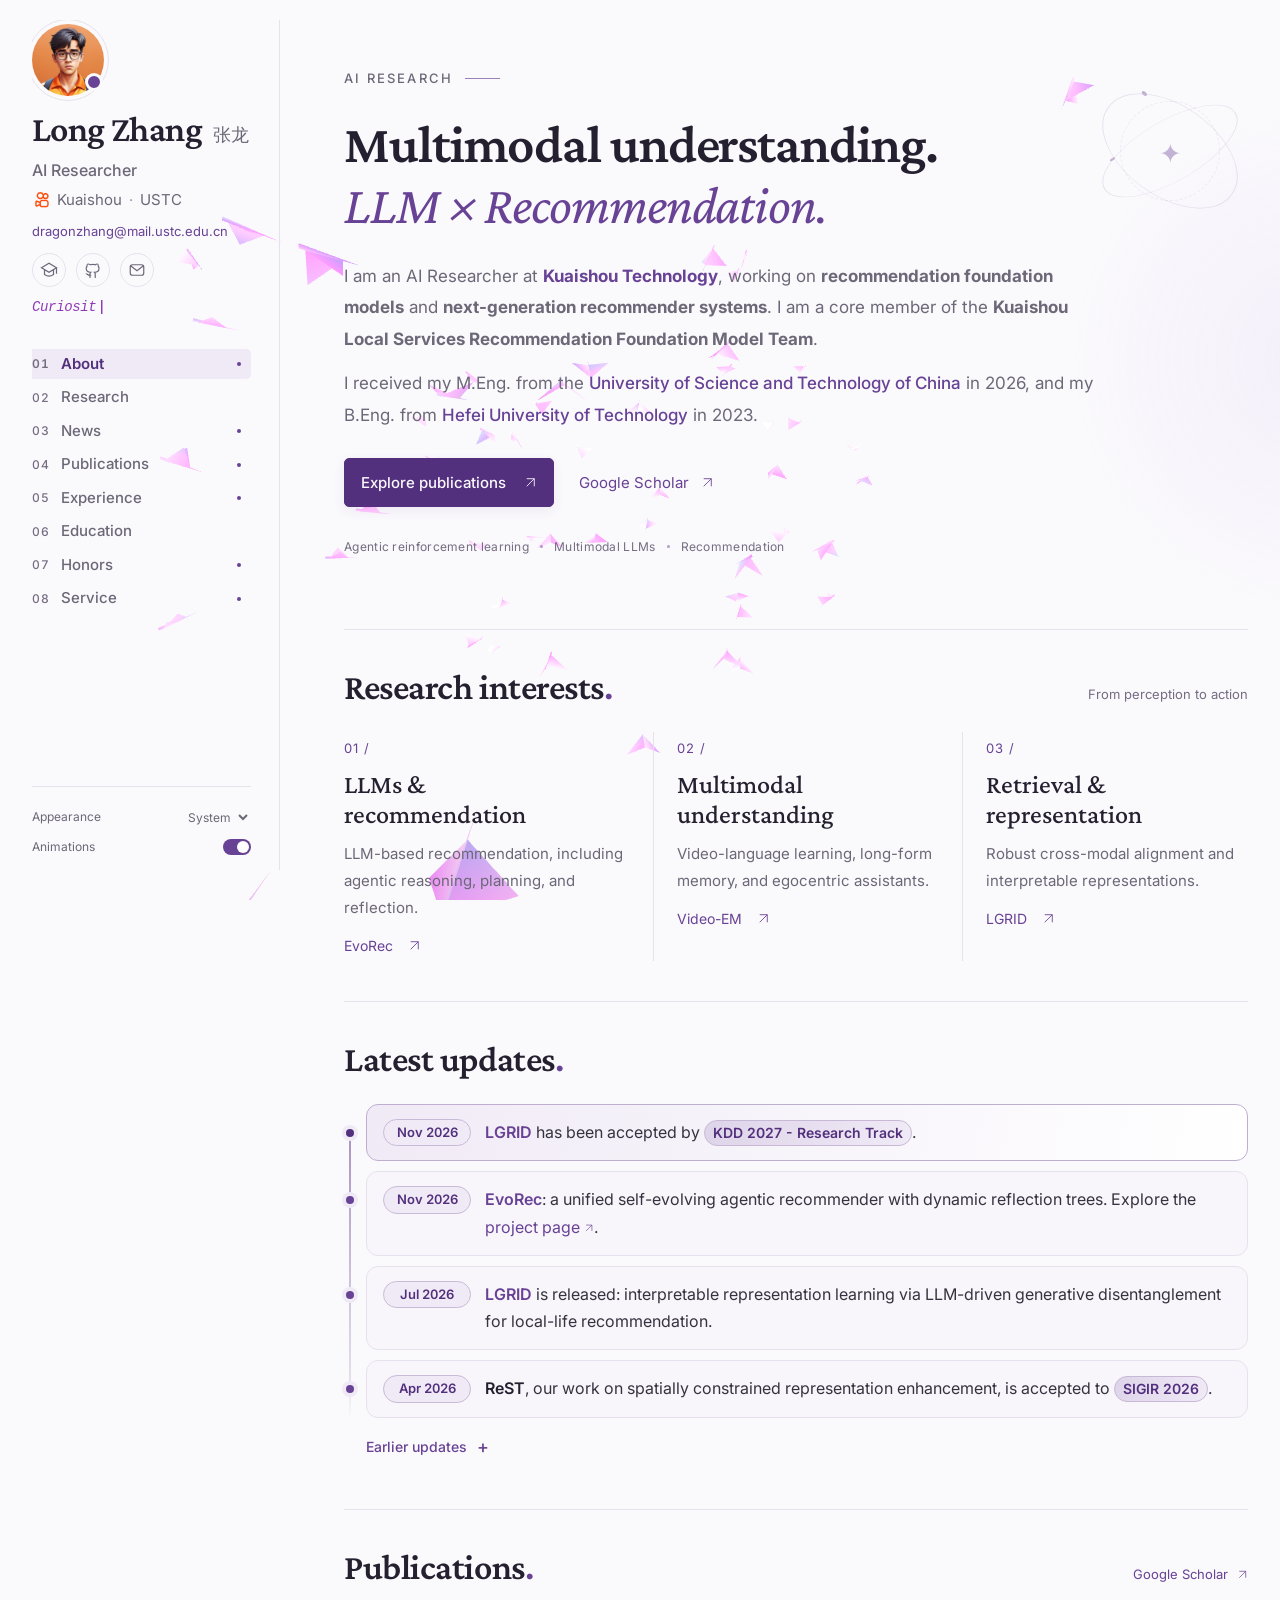
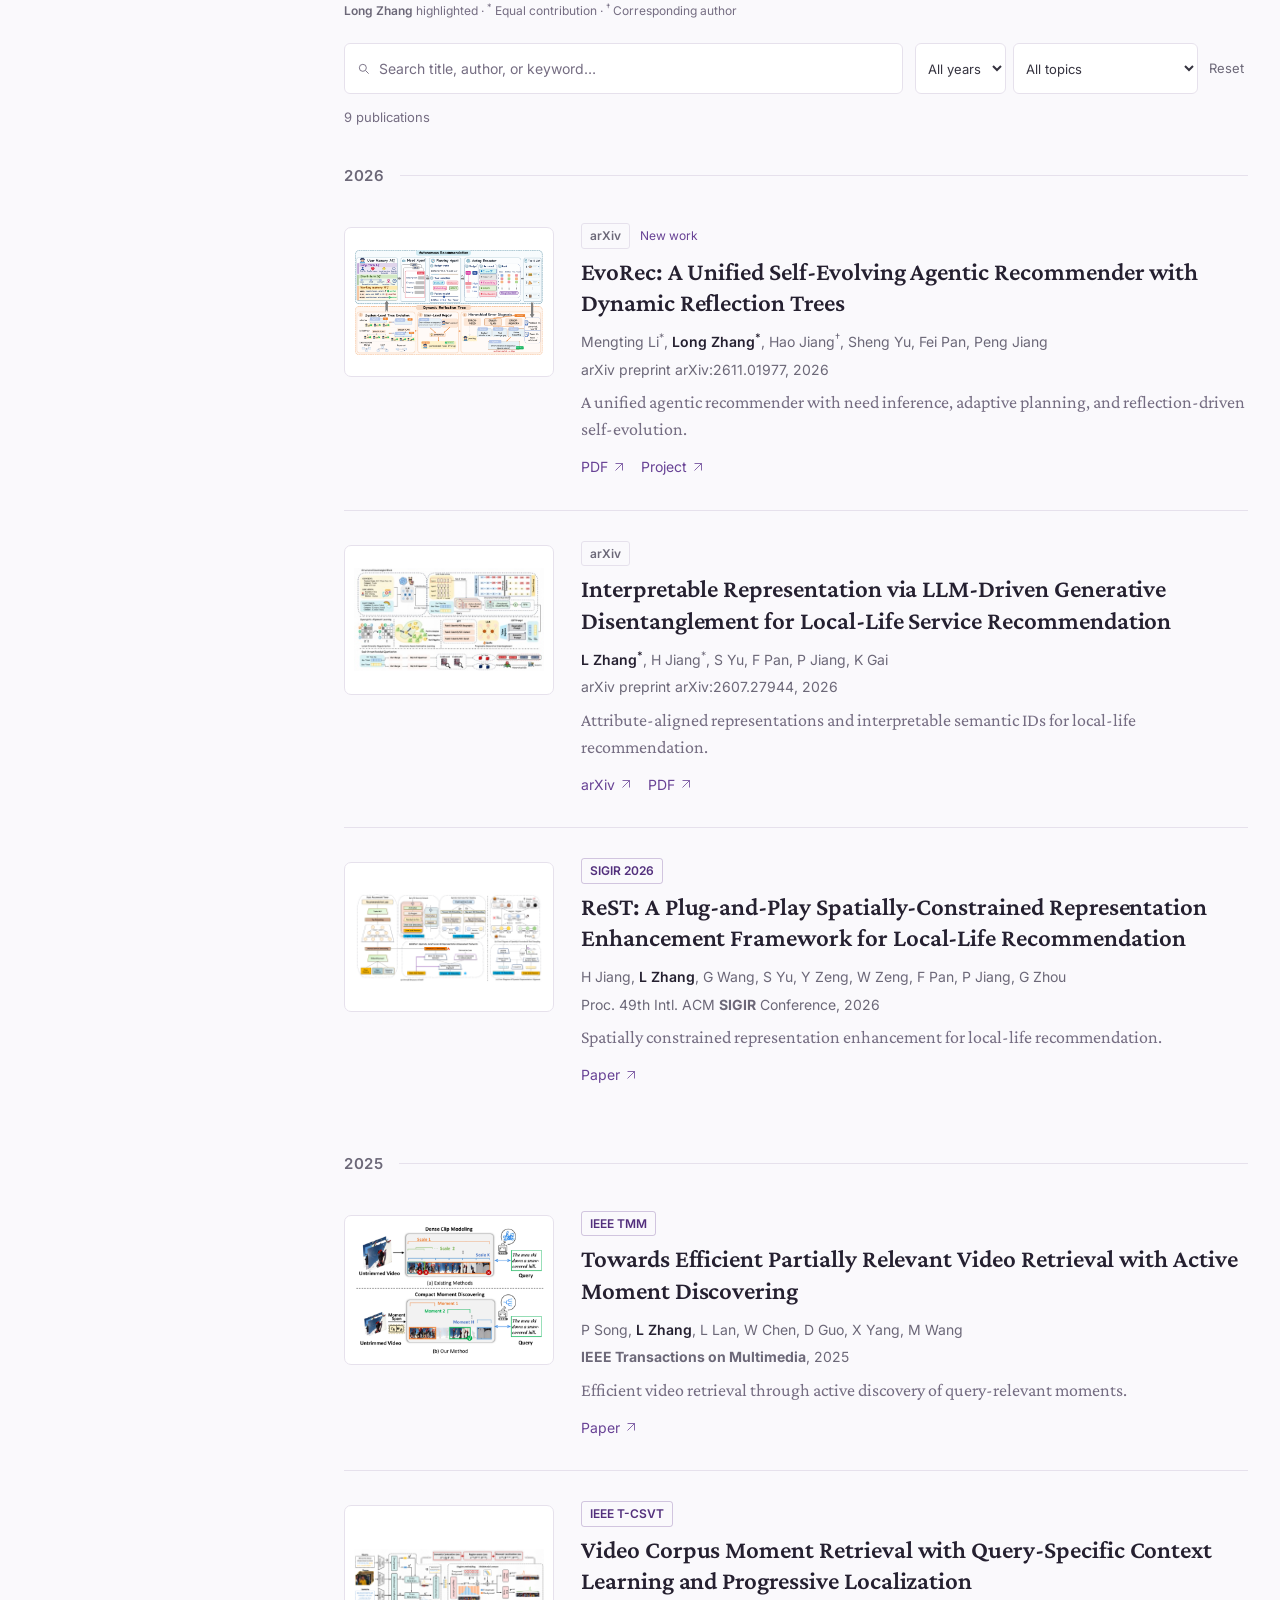
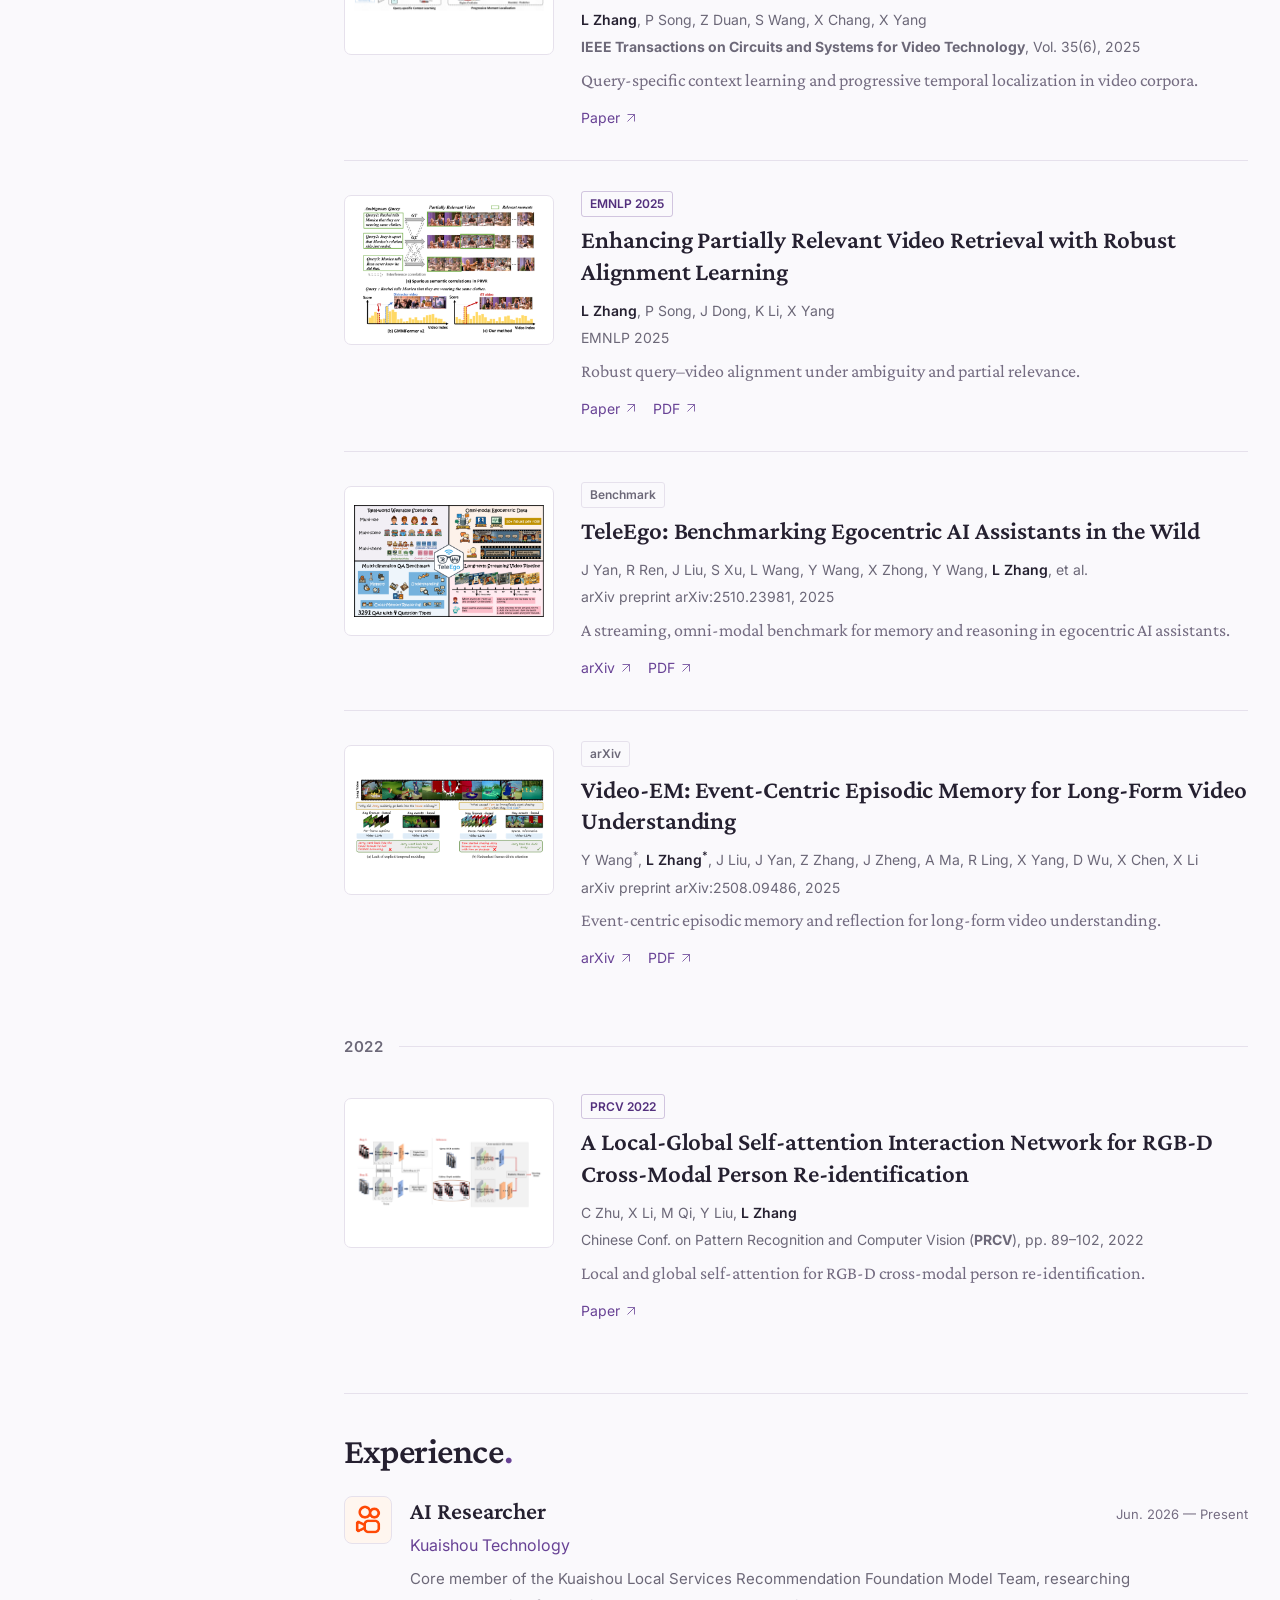
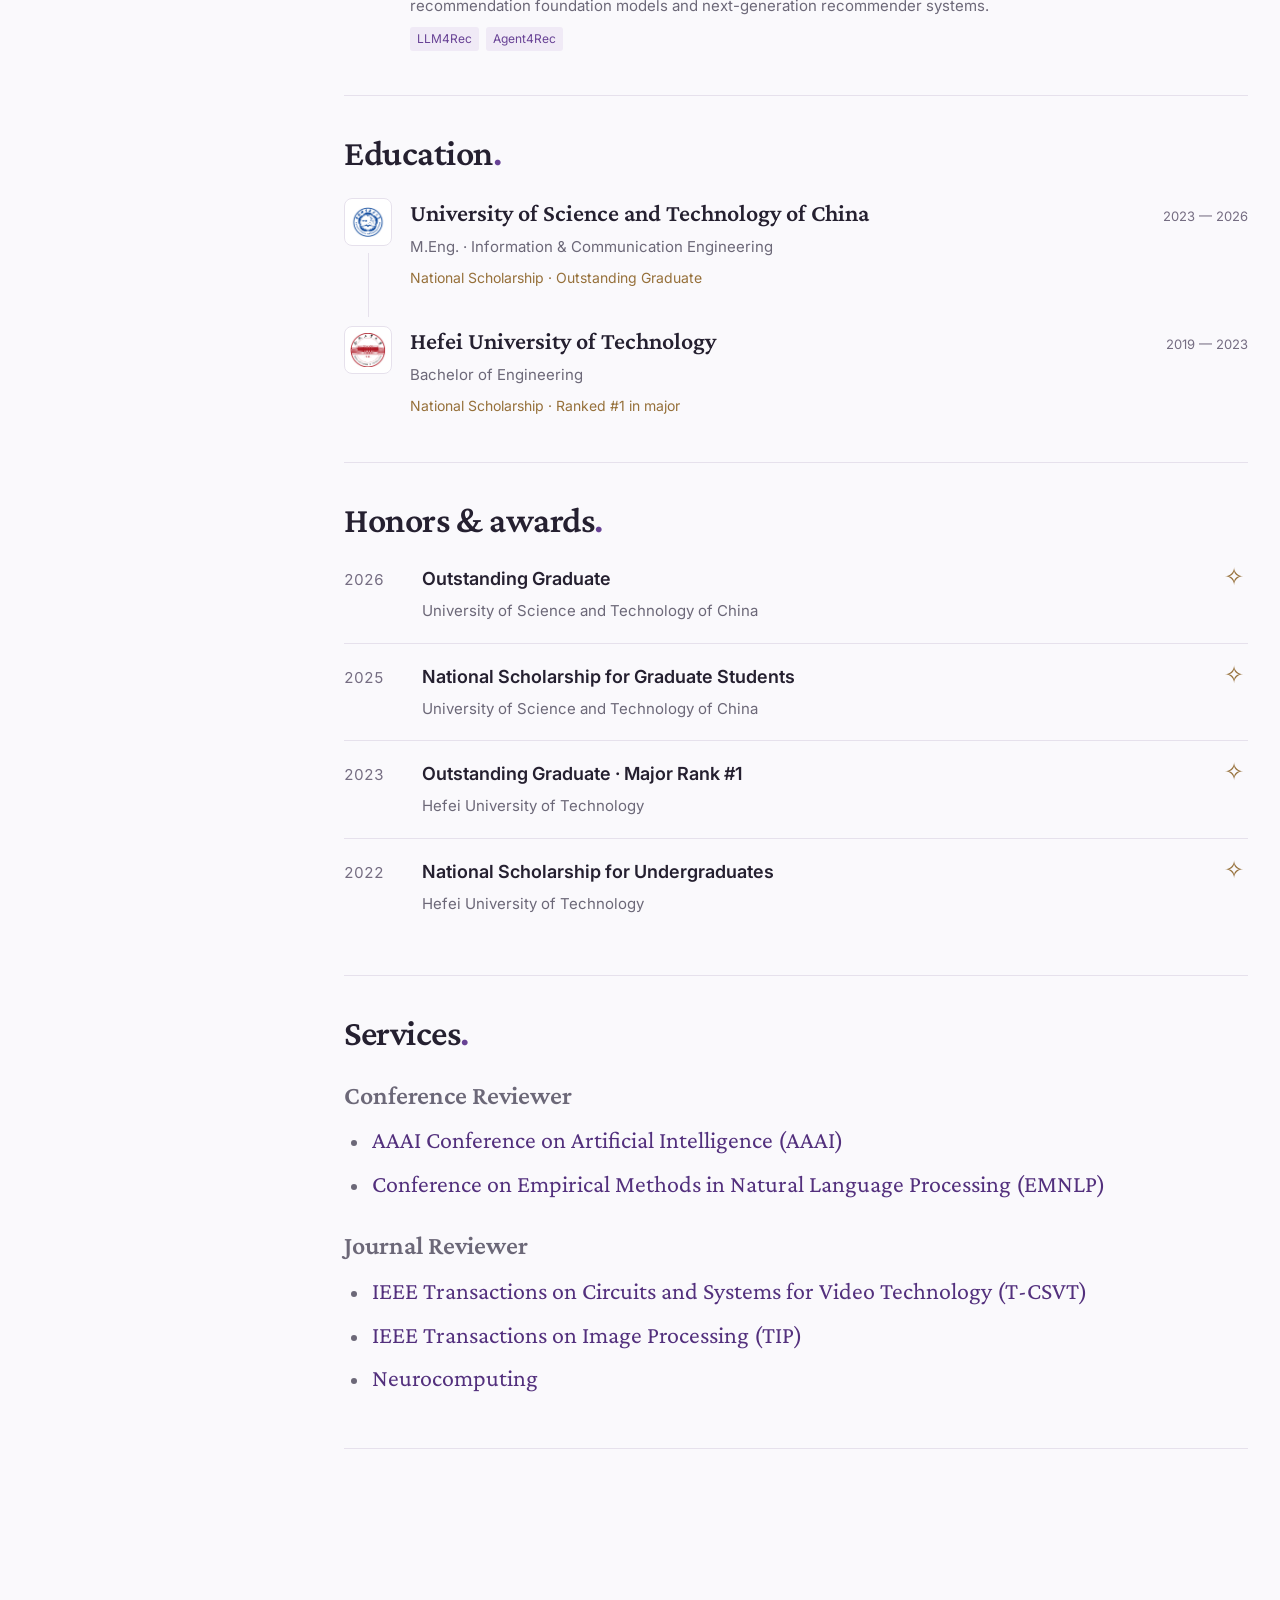
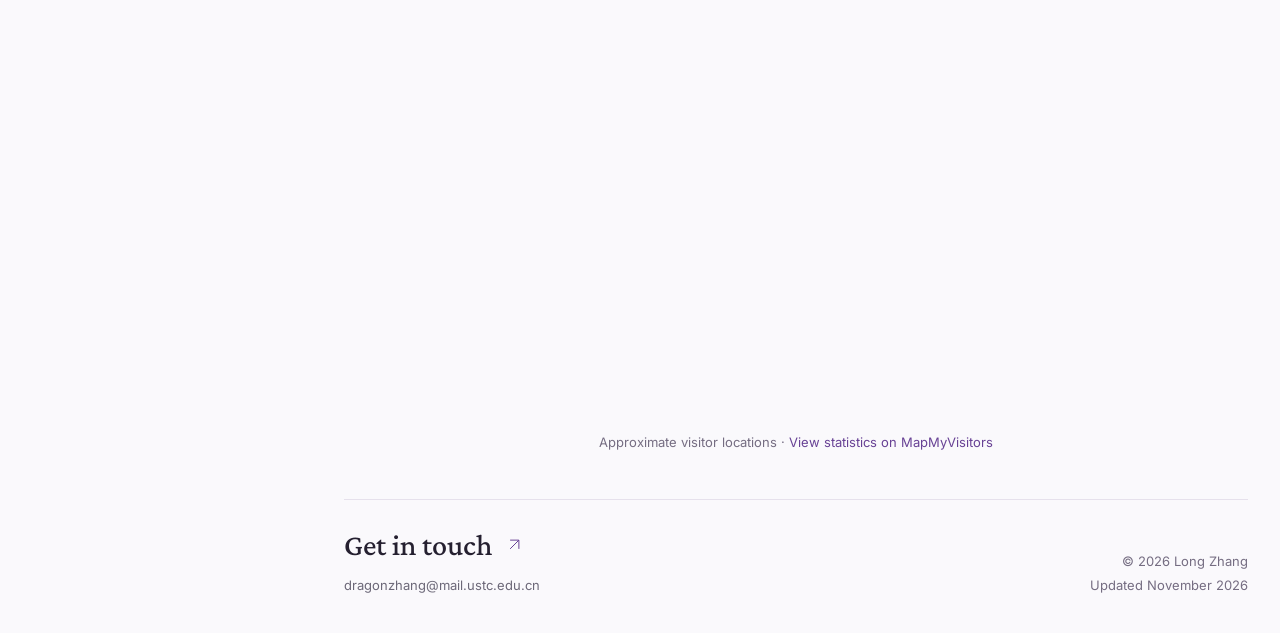
==== commit d2ef5990: "Publish academic homepage runtime files" ====
--- a/index.html
+++ b/index.html
@@ -1 +1 @@
-<!doctype html> <html lang="en"> <head> <meta charset="UTF-8"> <meta name="viewport" content="width=device-width,initial-scale=1"> <title>Long Zhang (张龙) – Academic Homepage</title> <meta name="description" content="Long Zhang (张龙) is an AI Researcher at Kuaishou Technology working on LLM-based recommendation, agentic systems, multimodal LLMs, and video understanding. M.Eng. from USTC, publications at SIGIR, EMNLP, IEEE TMM, and IEEE T-CSVT."> <meta name="author" content="Long Zhang"> <meta name="keywords" content="Long Zhang, 张龙, Agentic Reinforcement Learning, Multimodal LLM, Video Understanding, Recommendation Systems, USTC, Kuaishou"> <link rel="canonical" href="https://zhanglong-ustc.github.io/"> <link rel="icon" type="image/png" sizes="180x180" href="assets/img/me/favicon.png"> <link rel="apple-touch-icon" sizes="180x180" href="assets/img/me/favicon.png"> <meta property="og:type" content="website"> <meta property="og:site_name" content="Long Zhang – Academic Homepage"> <meta property="og:title" content="Long Zhang (张龙) – Academic Homepage"> <meta property="og:description" content="AI Researcher at Kuaishou Technology. Research on LLM-based recommendation, agentic systems, multimodal LLMs, and video understanding."> <meta property="og:url" content="https://zhanglong-ustc.github.io/"> <meta property="og:image" content="https://zhanglong-ustc.github.io/assets/img/me/avatar.jpg"> <meta property="og:image:width" content="400"> <meta property="og:image:height" content="400"> <meta property="og:image:alt" content="Long Zhang illustrated portrait"> <meta property="og:locale" content="en_US"> <meta name="twitter:card" content="summary"> <meta name="twitter:title" content="Long Zhang (张龙) – Academic Homepage"> <meta name="twitter:description" content="AI Researcher at Kuaishou Technology. Research on LLM-based recommendation, agentic systems, multimodal LLMs, and video understanding."> <meta name="twitter:image" content="https://zhanglong-ustc.github.io/assets/img/me/avatar.jpg"> <script type="application/ld+json">{"@context":"https://schema.org","@type":"Person","name":"Long Zhang","alternateName":"张龙","url":"https://zhanglong-ustc.github.io/","image":"https://zhanglong-ustc.github.io/assets/img/me/avatar.jpg","email":"mailto:dragonzhang@mail.ustc.edu.cn","jobTitle":"AI Researcher","worksFor":{"@type":"Organization","name":"Kuaishou Technology"},"alumniOf":[{"@type":"CollegeOrUniversity","name":"University of Science and Technology of China"},{"@type":"CollegeOrUniversity","name":"Hefei University of Technology"}],"knowsAbout":["LLM-based Recommendation","Agentic Reinforcement Learning","Multimodal Large Language Models","Video Understanding","Recommendation Systems","LLM4Rec","Agent4Rec"],"sameAs":["https://scholar.google.com/citations?user=PKlSRUIAAAAJ"]}</script> <link rel="preconnect" href="https://fonts.googleapis.com"> <link rel="preconnect" href="https://fonts.gstatic.com" crossorigin> <link href="https://fonts.googleapis.com/css2?family=Crimson+Pro:ital,wght@0,400;0,600;0,700;1,400&family=Inter:wght@400;500;600&display=swap" rel="stylesheet"> <meta name="theme-color" content="#faf9fc"> <script>try{var appearance=localStorage.getItem("lz-appearance");["light","dark"].includes(appearance)&&(document.documentElement.dataset.theme=appearance);var motion=localStorage.getItem("lz-motion");"off"===motion&&(document.documentElement.dataset.motion="off")}catch(e){}</script> <link rel="stylesheet" href="assets/css/site.css?v=20261106"> <script defer="defer" src="assets/js/publication-filter.js"></script> <script defer="defer" src="assets/js/site.js"></script> <script defer="defer" src="assets/js/site-effects.js?v=20261106"></script> </head> <body id="top"> <a class="skip-link" href="#main">Skip to content</a> <div class="ambient" aria-hidden="true"></div> <div id="flight-background" class="flight-background" data-state="css" aria-hidden="true"> <div class="butterfly-flock" style="position:absolute"> <span class="paper-butterfly" style="--x:7vw;--y:12vh;--dx:32vw;--dy:34vh;--turn:46deg;--size:28px;--mobile-size:24px;--duration:15s;--delay:-0s"><i class="butterfly-wing wing-left"></i><i class="butterfly-wing wing-right"></i></span> <span class="paper-butterfly" style="--x:38vw;--y:35vh;--dx:-28vw;--dy:-31vh;--turn:-42deg;--size:40px;--mobile-size:36px;--duration:17s;--delay:-4s"><i class="butterfly-wing wing-left"></i><i class="butterfly-wing wing-right"></i></span> <span class="paper-butterfly" style="--x:69vw;--y:58vh;--dx:32vw;--dy:34vh;--turn:46deg;--size:52px;--mobile-size:48px;--duration:19s;--delay:-8s"><i class="butterfly-wing wing-left"></i><i class="butterfly-wing wing-right"></i></span> <span class="paper-butterfly" style="--x:10vw;--y:81vh;--dx:-28vw;--dy:-31vh;--turn:-42deg;--size:28px;--mobile-size:24px;--duration:21s;--delay:-12s"><i class="butterfly-wing wing-left"></i><i class="butterfly-wing wing-right"></i></span> <span class="paper-butterfly" style="--x:41vw;--y:19vh;--dx:32vw;--dy:34vh;--turn:46deg;--size:40px;--mobile-size:36px;--duration:23s;--delay:-16s"><i class="butterfly-wing wing-left"></i><i class="butterfly-wing wing-right"></i></span> <span class="paper-butterfly" style="--x:72vw;--y:42vh;--dx:-28vw;--dy:-31vh;--turn:-42deg;--size:52px;--mobile-size:48px;--duration:15s;--delay:-20s"><i class="butterfly-wing wing-left"></i><i class="butterfly-wing wing-right"></i></span> <span class="paper-butterfly" style="--x:13vw;--y:65vh;--dx:32vw;--dy:34vh;--turn:46deg;--size:28px;--mobile-size:24px;--duration:17s;--delay:-24s"><i class="butterfly-wing wing-left"></i><i class="butterfly-wing wing-right"></i></span> <span class="paper-butterfly" style="--x:44vw;--y:3vh;--dx:-28vw;--dy:-31vh;--turn:-42deg;--size:40px;--mobile-size:36px;--duration:19s;--delay:-28s"><i class="butterfly-wing wing-left"></i><i class="butterfly-wing wing-right"></i></span> <span class="paper-butterfly" style="--x:75vw;--y:26vh;--dx:32vw;--dy:34vh;--turn:46deg;--size:52px;--mobile-size:48px;--duration:21s;--delay:-32s"><i class="butterfly-wing wing-left"></i><i class="butterfly-wing wing-right"></i></span> <span class="paper-butterfly" style="--x:16vw;--y:49vh;--dx:-28vw;--dy:-31vh;--turn:-42deg;--size:28px;--mobile-size:24px;--duration:23s;--delay:-36s"><i class="butterfly-wing wing-left"></i><i class="butterfly-wing wing-right"></i></span> <span class="paper-butterfly" style="--x:47vw;--y:72vh;--dx:32vw;--dy:34vh;--turn:46deg;--size:40px;--mobile-size:36px;--duration:15s;--delay:-40s"><i class="butterfly-wing wing-left"></i><i class="butterfly-wing wing-right"></i></span> </div> </div> <div class="reading-progress" aria-hidden="true"> <span id="reading-progress"></span> </div> <div class="site-layout"> <aside class="sidebar" aria-label="Profile and navigation"> <a class="identity" href="#top" aria-label="Long Zhang, back to introduction"> <span class="portrait-wrap"><img src="assets/img/me/avatar.jpg" srcset="assets/img/me/avatar-sm.jpg 160w, assets/img/me/avatar.jpg 400w" sizes="(max-width: 960px) 64px, 108px" width="108" height="108" alt="Illustrated portrait of Long Zhang" fetchpriority="high" decoding="async"></span> <span class="identity-text"><span class="profile-name">Long Zhang <span lang="zh">张龙</span></span><span class="profile-role">AI Researcher</span><span class="profile-affiliation"> <span class="affiliation-company"><img class="affiliation-logo" src="assets/img/companies/kuaishou.png" width="20" height="20" alt="" aria-hidden="true" decoding="async">Kuaishou</span> <span class="affiliation-divider" aria-hidden="true">·</span> <span>USTC</span> </span></span> </a> <a class="profile-email" href="mailto:dragonzhang@mail.ustc.edu.cn">dragonzhang@mail.ustc.edu.cn</a> <div class="social-links"> <a href="https://scholar.google.com/citations?user=PKlSRUIAAAAJ" target="_blank" rel="noopener" aria-label="Google Scholar" title="Google Scholar"><svg viewBox="0 0 24 24" fill="none" stroke="currentColor" stroke-width="1.6" aria-hidden="true"> <path d="m2 9 10-6 10 6-10 6L2 9Zm4 3v6c4 3 8 3 12 0v-6M22 9v8"/></svg></a> <a href="https://github.com/zhanglong-ustc" target="_blank" rel="noopener" aria-label="GitHub" title="GitHub"><svg viewBox="0 0 24 24" fill="none" stroke="currentColor" stroke-width="1.6" stroke-linecap="round" aria-hidden="true"> <path d="M9 19c-4 1-4-2-6-2m12 5v-4a3.5 3.5 0 0 0-1-3c3 0 6-1 6-5a4 4 0 0 0-1-3c0-1 0-3-1-3-2 0-3 1-3 1a10 10 0 0 0-6 0S7 4 5 4c-1 0-1 2-1 3a4 4 0 0 0-1 3c0 4 3 5 6 5a3.5 3.5 0 0 0-1 3v4"/></svg></a> <a href="mailto:dragonzhang@mail.ustc.edu.cn" aria-label="Email Long Zhang" title="Email"><svg viewBox="0 0 24 24" fill="none" stroke="currentColor" stroke-width="1.6" aria-hidden="true"> <rect x="3" y="5" width="18" height="14" rx="3"/> <path d="m3 6 9 7 9-7"/></svg></a> </div> <p id="profile-motto" class="profile-motto" data-text="Curiosity, context, and intelligent action."> <span class="sr-only">Curiosity, context, and intelligent action.</span> <span class="motto-sizer" aria-hidden="true">Curiosity, context, and intelligent action.<span class="typewriter-cursor">|</span></span> <span class="motto-live" aria-hidden="true"><span data-typewriter-text>Curiosity, context, and intelligent action.</span><span class="typewriter-cursor">|</span></span> </p> <nav class="section-nav" aria-label="Section navigation"> <a href="#about" class="active"><span class="nav-index">01</span>About<span class="nav-dot" aria-hidden="true"></span></a><a href="#research"><span class="nav-index">02</span>Research<span class="nav-dot" aria-hidden="true"></span></a><a href="#news"><span class="nav-index">03</span>News<span class="nav-dot" aria-hidden="true"></span></a><a href="#pub"><span class="nav-index">04</span>Publications<span class="nav-dot" aria-hidden="true"></span></a><a href="#exp"><span class="nav-index">05</span>Experience<span class="nav-dot" aria-hidden="true"></span></a><a href="#edu"><span class="nav-index">06</span>Education<span class="nav-dot" aria-hidden="true"></span></a><a href="#awards"><span class="nav-index">07</span>Honors<span class="nav-dot" aria-hidden="true"></span></a><a href="#service"><span class="nav-index">08</span>Service<span class="nav-dot" aria-hidden="true"></span></a> </nav> <div class="preferences" data-enhanced hidden> <div class="appearance-control"> <label for="appearance">Appearance</label><select id="appearance" aria-label="Appearance"> <option value="system">System</option> <option value="light">Light</option> <option value="dark">Dark</option> </select> </div> <div class="motion-control"> <span id="motion-label">Animations</span><button type="button" id="motion-toggle" class="switch" role="switch" aria-labelledby="motion-label" aria-checked="true"> <span></span> </button> </div> </div> </aside> <main id="main"> <section class="hero" id="about" aria-labelledby="hero-title"> <div class="hero-orbit" aria-hidden="true"> <div class="orbit orbit-one"><i></i></div> <div class="orbit orbit-two"><i></i></div> <div class="orbit orbit-three"></div> <span class="orbit-center">✦</span> </div> <p class="eyebrow hero-enter">AI RESEARCH <span></span></p> <h1 id="hero-title" class="hero-enter"> Multimodal understanding.<br><em>LLM × Recommendation.</em> </h1> <div class="hero-copy hero-enter"> <p> I am an AI Researcher at <a href="https://www.kuaishou.com" target="_blank" rel="noopener"><strong>Kuaishou Technology</strong></a>, working on <strong>recommendation foundation models</strong> and <strong>next-generation recommender systems</strong>. I am a core member of the <strong>Kuaishou Local Services Recommendation Foundation Model Team</strong>. </p> <p> I received my M.Eng. from the <a href="https://en.ustc.edu.cn/" target="_blank" rel="noopener">University of Science and Technology of China</a> in 2026, and my B.Eng. from <a href="https://www.hfut.edu.cn/" target="_blank" rel="noopener">Hefei University of Technology</a> in 2023. </p> </div> <div class="hero-actions hero-enter"> <a class="button button-primary" href="#pub">Explore publications <svg viewBox="0 0 24 24" fill="none" stroke="currentColor" stroke-width="1.6" aria-hidden="true"> <path d="M5 19 19 5M5 5h14v14"/></svg></a><a class="text-link" href="https://scholar.google.com/citations?user=PKlSRUIAAAAJ" target="_blank" rel="noopener">Google Scholar <svg viewBox="0 0 24 24" fill="none" stroke="currentColor" stroke-width="1.6" aria-hidden="true"> <path d="M5 19 19 5M5 5h14v14"/></svg></a> </div> <div class="hero-bottom hero-enter"> <span>Agentic reinforcement learning</span><i></i><span>Multimodal LLMs</span><i></i><span>Recommendation</span> </div> </section> <section id="research" class="section" aria-labelledby="research-heading" data-reveal> <div class="section-heading"> <h2 id="research-heading">Research interests<span>.</span></h2> <span class="section-caption">From perception to action</span> </div> <div class="research-grid"> <div class="research-item"> <span class="research-number">01 /</span> <h3>LLMs &amp; <br>recommendation</h3> <p> LLM-based recommendation, including agentic reasoning, planning, and reflection. </p> <a href="#paper-evorec">EvoRec <svg viewBox="0 0 24 24" fill="none" stroke="currentColor" stroke-width="1.6" aria-hidden="true"> <path d="M5 19 19 5M5 5h14v14"/></svg></a> </div> <div class="research-item"> <span class="research-number">02 /</span> <h3>Multimodal <br>understanding</h3> <p> Video-language learning, long-form memory, and egocentric assistants. </p> <a href="#paper-videoem">Video-EM <svg viewBox="0 0 24 24" fill="none" stroke="currentColor" stroke-width="1.6" aria-hidden="true"> <path d="M5 19 19 5M5 5h14v14"/></svg></a> </div> <div class="research-item"> <span class="research-number">03 /</span> <h3>Retrieval &amp; <br>representation</h3> <p> Robust cross-modal alignment and interpretable representations. </p> <a href="#paper-lgrid">LGRID <svg viewBox="0 0 24 24" fill="none" stroke="currentColor" stroke-width="1.6" aria-hidden="true"> <path d="M5 19 19 5M5 5h14v14"/></svg></a> </div> </div> </section> <section id="news" class="section" aria-labelledby="news-heading" data-reveal> <div class="section-heading"> <h2 id="news-heading">Latest updates<span>.</span></h2> <span class="section-caption">Research notes &amp; milestones</span> </div> <div class="news-list"> <div class="news-item"> <time class="news-date" datetime="2026-11">NOV 2026</time> <p> <a href="https://arxiv.org/abs/2607.27944" target="_blank" rel="noopener"><strong>LGRID</strong></a> has been accepted by <span class="inline-venue">KDD 2027 - Research Track</span>. </p> </div> <div class="news-item news-featured"> <span class="news-date"><span class="new-label">NEW WORK</span></span> <p> <a href="https://mtli-buaa.github.io/evorec-project-page/" target="_blank" rel="noopener"><strong>EvoRec</strong></a>: a unified self-evolving agentic recommender with dynamic reflection trees. Explore the <a href="https://mtli-buaa.github.io/evorec-project-page/" target="_blank" rel="noopener">project page <svg viewBox="0 0 24 24" fill="none" stroke="currentColor" stroke-width="1.6" aria-hidden="true"> <path d="M5 19 19 5M5 5h14v14"/></svg></a>. </p> </div> <div class="news-item"> <time class="news-date" datetime="2026-07">JUL 2026</time> <p> <a href="https://arxiv.org/abs/2607.27944" target="_blank" rel="noopener"><strong>LGRID</strong></a> is released: interpretable representation learning via LLM-driven generative disentanglement for local-life recommendation. </p> </div> <div class="news-item"> <time class="news-date" datetime="2026-04">APR 2026</time> <p> <strong>ReST</strong>, our work on spatially constrained representation enhancement, is accepted to <span class="inline-venue">SIGIR 2026</span>. </p> </div> </div> <details class="news-archive"> <summary>Earlier updates <span aria-hidden="true">+</span></summary> <div class="news-item"> <time class="news-date" datetime="2025-08">AUG 2025</time> <p> Our work on robust alignment for partially relevant video retrieval is accepted to <strong>EMNLP 2025</strong>. </p> </div> <div class="news-item"> <time class="news-date" datetime="2025">2025</time> <p> Two papers accepted to <strong>IEEE TMM</strong> and <strong>IEEE T-CSVT</strong>. </p> </div> </details> </section> <section id="pub" class="section publications" aria-labelledby="pub-heading"> <div class="section-heading" data-reveal> <h2 id="pub-heading">Publications<span>.</span></h2> <a class="section-caption caption-link" href="https://scholar.google.com/citations?user=PKlSRUIAAAAJ" target="_blank" rel="noopener">Google Scholar <svg viewBox="0 0 24 24" fill="none" stroke="currentColor" stroke-width="1.6" aria-hidden="true"> <path d="M5 19 19 5M5 5h14v14"/></svg></a> </div> <p class="publication-note"> <strong>Long Zhang</strong> highlighted · <sup>*</sup> Equal contribution · <sup>†</sup> Corresponding author </p> <form class="publication-filters" id="publication-filters" role="search" aria-label="Filter publications" data-enhanced hidden> <div class="search-field"> <svg viewBox="0 0 24 24" fill="none" stroke="currentColor" stroke-width="1.6" aria-hidden="true"> <circle cx="10" cy="10" r="6"/> <path d="m15 15 5 5"/></svg><input id="paper-search" type="search" aria-label="Search publications" placeholder="Search title, author, or keyword…" autocomplete="off"> </div> <div class="filter-selects"> <select id="paper-year" aria-label="Publication year"> <option value="all">All years</option> <option value="2026">2026</option> <option value="2025">2025</option> <option value="2022">2022</option></select><select id="paper-topic" aria-label="Research topic"> <option value="all">All topics</option> <option value="agents">Agents</option> <option value="recommendation">Recommendation</option> <option value="video">Video &amp; multimodal</option> <option value="retrieval"> Retrieval &amp; representation </option></select><button type="reset" class="filter-reset">Reset</button> </div> <p id="result-count" class="result-count" role="status" aria-live="polite"> 9 publications </p> </form> <div id="publication-list"> <div class="year-group" data-year-group> <h3 class="year-heading">2026<span aria-hidden="true"></span></h3> <article class="pub" id="paper-evorec" data-year="2026" data-topics="agents recommendation" data-reveal> <a class="pub-image" href="https://arxiv.org/pdf/2611.01977" target="_blank" rel="noopener" aria-label="Read EvoRec: A Unified Self-Evolving Agentic Recommender with Dynamic Reflection Trees"><img src="assets/img/papers/evorec.png" width="240" height="160" loading="lazy" decoding="async" alt="EvoRec: A Unified Self-Evolving Agentic Recommender with Dynamic Reflection Trees — method overview"></a> <div class="pub-content"> <div class="pub-kicker"> <span class="venue preprint">arXiv</span><span class="work-note">New work</span> </div> <h3> <a href="https://arxiv.org/pdf/2611.01977" target="_blank" rel="noopener">EvoRec: A Unified Self-Evolving Agentic Recommender with Dynamic Reflection Trees</a> </h3> <p class="pub-authors"> Mengting Li<sup>*</sup>, <b>Long Zhang<sup>*</sup></b>, Hao Jiang<sup>†</sup>, Sheng Yu, Fei Pan, Peng Jiang </p> <p class="pub-details"> arXiv preprint arXiv:2611.01977, 2026 </p> <p class="pub-summary"> A unified agentic recommender with need inference, adaptive planning, and reflection-driven self-evolution. </p> <div class="pub-links"> <a href="https://arxiv.org/pdf/2611.01977" target="_blank" rel="noopener">PDF <svg viewBox="0 0 24 24" fill="none" stroke="currentColor" stroke-width="1.6" aria-hidden="true"> <path d="M5 19 19 5M5 5h14v14"/></svg></a><a href="https://mtli-buaa.github.io/evorec-project-page/" target="_blank" rel="noopener">Project <svg viewBox="0 0 24 24" fill="none" stroke="currentColor" stroke-width="1.6" aria-hidden="true"> <path d="M5 19 19 5M5 5h14v14"/></svg></a> </div> </div> </article> <article class="pub" id="paper-lgrid" data-year="2026" data-topics="recommendation retrieval" data-reveal> <a class="pub-image" href="https://arxiv.org/abs/2607.27944" target="_blank" rel="noopener" aria-label="Read Interpretable Representation via LLM-Driven Generative Disentanglement for Local-Life Service Recommendation"><img src="assets/img/papers/lgrid_fig2.jpg" width="240" height="160" loading="lazy" decoding="async" alt="Interpretable Representation via LLM-Driven Generative Disentanglement for Local-Life Service Recommendation — method overview"></a> <div class="pub-content"> <div class="pub-kicker"> <span class="venue preprint">arXiv</span> </div> <h3> <a href="https://arxiv.org/abs/2607.27944" target="_blank" rel="noopener">Interpretable Representation via LLM-Driven Generative Disentanglement for Local-Life Service Recommendation</a> </h3> <p class="pub-authors"> <b>L Zhang<sup>*</sup></b>, H Jiang<sup>*</sup>, S Yu, F Pan, P Jiang, K Gai </p> <p class="pub-details"> <em>arXiv preprint arXiv:2607.27944</em>, 2026 </p> <p class="pub-summary"> Attribute-aligned representations and interpretable semantic IDs for local-life recommendation. </p> <div class="pub-links"> <a href="https://arxiv.org/abs/2607.27944" target="_blank" rel="noopener">arXiv <svg viewBox="0 0 24 24" fill="none" stroke="currentColor" stroke-width="1.6" aria-hidden="true"> <path d="M5 19 19 5M5 5h14v14"/></svg></a><a href="https://arxiv.org/pdf/2607.27944" target="_blank" rel="noopener">PDF <svg viewBox="0 0 24 24" fill="none" stroke="currentColor" stroke-width="1.6" aria-hidden="true"> <path d="M5 19 19 5M5 5h14v14"/></svg></a> </div> </div> </article> <article class="pub" id="paper-rest" data-year="2026" data-topics="recommendation retrieval" data-reveal> <a class="pub-image" href="https://dl.acm.org/doi/abs/10.1145/3805712.3808510" target="_blank" rel="noopener" aria-label="Read ReST: A Plug-and-Play Spatially-Constrained Representation Enhancement Framework for Local-Life Recommendation"><img src="assets/img/papers/rest_fig.png" width="240" height="160" loading="lazy" decoding="async" alt="ReST: A Plug-and-Play Spatially-Constrained Representation Enhancement Framework for Local-Life Recommendation — method overview"></a> <div class="pub-content"> <div class="pub-kicker"> <span class="venue">SIGIR 2026</span> </div> <h3> <a href="https://dl.acm.org/doi/abs/10.1145/3805712.3808510" target="_blank" rel="noopener">ReST: A Plug-and-Play Spatially-Constrained Representation Enhancement Framework for Local-Life Recommendation</a> </h3> <p class="pub-authors"> H Jiang, <b>L Zhang</b>, G Wang, S Yu, Y Zeng, W Zeng, F Pan, P Jiang, G Zhou </p> <p class="pub-details"> <em>Proc. 49th Intl. ACM <strong>SIGIR</strong> Conference</em>, 2026 </p> <p class="pub-summary"> Spatially constrained representation enhancement for local-life recommendation. </p> <div class="pub-links"> <a href="https://dl.acm.org/doi/abs/10.1145/3805712.3808510" target="_blank" rel="noopener">Paper <svg viewBox="0 0 24 24" fill="none" stroke="currentColor" stroke-width="1.6" aria-hidden="true"> <path d="M5 19 19 5M5 5h14v14"/></svg></a> </div> </div> </article> </div> <div class="year-group" data-year-group> <h3 class="year-heading">2025<span aria-hidden="true"></span></h3> <article class="pub" id="paper-active" data-year="2025" data-topics="video retrieval" data-reveal> <a class="pub-image" href="https://ieeexplore.ieee.org/abstract/document/11086387/" target="_blank" rel="noopener" aria-label="Read Towards Efficient Partially Relevant Video Retrieval with Active Moment Discovering"><img src="assets/img/papers/prvr_active_sm.png" width="240" height="160" loading="lazy" decoding="async" alt="Towards Efficient Partially Relevant Video Retrieval with Active Moment Discovering — method overview"></a> <div class="pub-content"> <div class="pub-kicker"> <span class="venue">IEEE TMM</span> </div> <h3> <a href="https://ieeexplore.ieee.org/abstract/document/11086387/" target="_blank" rel="noopener">Towards Efficient Partially Relevant Video Retrieval with Active Moment Discovering</a> </h3> <p class="pub-authors"> P Song, <b>L Zhang</b>, L Lan, W Chen, D Guo, X Yang, M Wang </p> <p class="pub-details"> <em><strong>IEEE Transactions on Multimedia</strong></em>, 2025 </p> <p class="pub-summary"> Efficient video retrieval through active discovery of query-relevant moments. </p> <div class="pub-links"> <a href="https://ieeexplore.ieee.org/abstract/document/11086387/" target="_blank" rel="noopener">Paper <svg viewBox="0 0 24 24" fill="none" stroke="currentColor" stroke-width="1.6" aria-hidden="true"> <path d="M5 19 19 5M5 5h14v14"/></svg></a> </div> </div> </article> <article class="pub" id="paper-vcmr" data-year="2025" data-topics="video retrieval" data-reveal> <a class="pub-image" href="https://ieeexplore.ieee.org/abstract/document/10843770/" target="_blank" rel="noopener" aria-label="Read Video Corpus Moment Retrieval with Query-Specific Context Learning and Progressive Localization"><img src="assets/img/papers/vcmr_fig.png" width="240" height="160" loading="lazy" decoding="async" alt="Video Corpus Moment Retrieval with Query-Specific Context Learning and Progressive Localization — method overview"></a> <div class="pub-content"> <div class="pub-kicker"> <span class="venue">IEEE T-CSVT</span> </div> <h3> <a href="https://ieeexplore.ieee.org/abstract/document/10843770/" target="_blank" rel="noopener">Video Corpus Moment Retrieval with Query-Specific Context Learning and Progressive Localization</a> </h3> <p class="pub-authors"> <b>L Zhang</b>, P Song, Z Duan, S Wang, X Chang, X Yang </p> <p class="pub-details"> <em><strong>IEEE Transactions on Circuits and Systems for Video Technology</strong></em>, Vol. 35(6), 2025 </p> <p class="pub-summary"> Query-specific context learning and progressive temporal localization in video corpora. </p> <div class="pub-links"> <a href="https://ieeexplore.ieee.org/abstract/document/10843770/" target="_blank" rel="noopener">Paper <svg viewBox="0 0 24 24" fill="none" stroke="currentColor" stroke-width="1.6" aria-hidden="true"> <path d="M5 19 19 5M5 5h14v14"/></svg></a> </div> </div> </article> <article class="pub" id="paper-ral" data-year="2025" data-topics="video retrieval" data-reveal> <a class="pub-image" href="https://aclanthology.org/2025.findings-emnlp.248/" target="_blank" rel="noopener" aria-label="Read Enhancing Partially Relevant Video Retrieval with Robust Alignment Learning"><img src="assets/img/papers/prvr_align_sm.png" width="240" height="160" loading="lazy" decoding="async" alt="Enhancing Partially Relevant Video Retrieval with Robust Alignment Learning — method overview"></a> <div class="pub-content"> <div class="pub-kicker"> <span class="venue">EMNLP 2025</span> </div> <h3> <a href="https://aclanthology.org/2025.findings-emnlp.248/" target="_blank" rel="noopener">Enhancing Partially Relevant Video Retrieval with Robust Alignment Learning</a> </h3> <p class="pub-authors"> <b>L Zhang</b>, P Song, J Dong, K Li, X Yang </p> <p class="pub-details"> <em>EMNLP 2025</em> </p> <p class="pub-summary"> Robust query–video alignment under ambiguity and partial relevance. </p> <div class="pub-links"> <a href="https://aclanthology.org/2025.findings-emnlp.248/" target="_blank" rel="noopener">Paper <svg viewBox="0 0 24 24" fill="none" stroke="currentColor" stroke-width="1.6" aria-hidden="true"> <path d="M5 19 19 5M5 5h14v14"/></svg></a><a href="https://aclanthology.org/2025.findings-emnlp.248.pdf" target="_blank" rel="noopener">PDF <svg viewBox="0 0 24 24" fill="none" stroke="currentColor" stroke-width="1.6" aria-hidden="true"> <path d="M5 19 19 5M5 5h14v14"/></svg></a> </div> </div> </article> <article class="pub" id="paper-teleego" data-year="2025" data-topics="video agents" data-reveal> <a class="pub-image" href="https://arxiv.org/abs/2510.23981" target="_blank" rel="noopener" aria-label="Read TeleEgo: Benchmarking Egocentric AI Assistants in the Wild"><img src="assets/img/papers/teleego_sm.png" width="240" height="160" loading="lazy" decoding="async" alt="TeleEgo: Benchmarking Egocentric AI Assistants in the Wild — method overview"></a> <div class="pub-content"> <div class="pub-kicker"> <span class="venue preprint">Benchmark</span> </div> <h3> <a href="https://arxiv.org/abs/2510.23981" target="_blank" rel="noopener">TeleEgo: Benchmarking Egocentric AI Assistants in the Wild</a> </h3> <p class="pub-authors"> J Yan, R Ren, J Liu, S Xu, L Wang, Y Wang, X Zhong, Y Wang, <b>L Zhang</b>, et al. </p> <p class="pub-details"> <em>arXiv preprint arXiv:2510.23981</em>, 2025 </p> <p class="pub-summary"> A streaming, omni-modal benchmark for memory and reasoning in egocentric AI assistants. </p> <div class="pub-links"> <a href="https://arxiv.org/abs/2510.23981" target="_blank" rel="noopener">arXiv <svg viewBox="0 0 24 24" fill="none" stroke="currentColor" stroke-width="1.6" aria-hidden="true"> <path d="M5 19 19 5M5 5h14v14"/></svg></a><a href="https://arxiv.org/pdf/2510.23981" target="_blank" rel="noopener">PDF <svg viewBox="0 0 24 24" fill="none" stroke="currentColor" stroke-width="1.6" aria-hidden="true"> <path d="M5 19 19 5M5 5h14v14"/></svg></a> </div> </div> </article> <article class="pub" id="paper-videoem" data-year="2025" data-topics="video agents" data-reveal> <a class="pub-image" href="https://arxiv.org/abs/2508.09486" target="_blank" rel="noopener" aria-label="Read Video-EM: Event-Centric Episodic Memory for Long-Form Video Understanding"><img src="assets/img/papers/videomem_sm.png" width="240" height="160" loading="lazy" decoding="async" alt="Video-EM: Event-Centric Episodic Memory for Long-Form Video Understanding — method overview"></a> <div class="pub-content"> <div class="pub-kicker"> <span class="venue preprint">arXiv</span> </div> <h3> <a href="https://arxiv.org/abs/2508.09486" target="_blank" rel="noopener">Video-EM: Event-Centric Episodic Memory for Long-Form Video Understanding</a> </h3> <p class="pub-authors"> Y Wang<sup>*</sup>, <b>L Zhang<sup>*</sup></b>, J Liu, J Yan, Z Zhang, J Zheng, A Ma, R Ling, X Yang, D Wu, X Chen, X Li </p> <p class="pub-details"> <em>arXiv preprint arXiv:2508.09486</em>, 2025 </p> <p class="pub-summary"> Event-centric episodic memory and reflection for long-form video understanding. </p> <div class="pub-links"> <a href="https://arxiv.org/abs/2508.09486" target="_blank" rel="noopener">arXiv <svg viewBox="0 0 24 24" fill="none" stroke="currentColor" stroke-width="1.6" aria-hidden="true"> <path d="M5 19 19 5M5 5h14v14"/></svg></a><a href="https://arxiv.org/pdf/2508.09486" target="_blank" rel="noopener">PDF <svg viewBox="0 0 24 24" fill="none" stroke="currentColor" stroke-width="1.6" aria-hidden="true"> <path d="M5 19 19 5M5 5h14v14"/></svg></a> </div> </div> </article> </div> <div class="year-group" data-year-group> <h3 class="year-heading">2022<span aria-hidden="true"></span></h3> <article class="pub" id="paper-prcv" data-year="2022" data-topics="retrieval" data-reveal> <a class="pub-image" href="https://doi.org/10.1007/978-3-031-18916-6_8" target="_blank" rel="noopener" aria-label="Read A Local-Global Self-attention Interaction Network for RGB-D Cross-Modal Person Re-identification"><img src="assets/img/papers/prcv_fig.png" width="240" height="160" loading="lazy" decoding="async" alt="A Local-Global Self-attention Interaction Network for RGB-D Cross-Modal Person Re-identification — method overview"></a> <div class="pub-content"> <div class="pub-kicker"> <span class="venue">PRCV 2022</span> </div> <h3> <a href="https://doi.org/10.1007/978-3-031-18916-6_8" target="_blank" rel="noopener">A Local-Global Self-attention Interaction Network for RGB-D Cross-Modal Person Re-identification</a> </h3> <p class="pub-authors"> C Zhu, X Li, M Qi, Y Liu, <b>L Zhang</b> </p> <p class="pub-details"> <em>Chinese Conf. on Pattern Recognition and Computer Vision (<strong>PRCV</strong>)</em>, pp. 89–102, 2022 </p> <p class="pub-summary"> Local and global self-attention for RGB-D cross-modal person re-identification. </p> <div class="pub-links"> <a href="https://doi.org/10.1007/978-3-031-18916-6_8" target="_blank" rel="noopener">Paper <svg viewBox="0 0 24 24" fill="none" stroke="currentColor" stroke-width="1.6" aria-hidden="true"> <path d="M5 19 19 5M5 5h14v14"/></svg></a> </div> </div> </article> </div> </div> <div class="empty-state" id="empty-state" hidden> <h3>No matching publications</h3> <p>Try a different keyword, year, or research topic.</p> <button type="button" id="clear-filters" class="button"> Clear filters </button> </div> </section> <section id="exp" class="section" aria-labelledby="exp-heading" data-reveal> <div class="section-heading"> <h2 id="exp-heading">Experience<span>.</span></h2> </div> <div class="timeline"> <div class="timeline-item"> <a class="institution-mark kuaishou-mark" href="https://www.kuaishou.com/official/material-lib" target="_blank" rel="noopener" aria-label="Kuaishou logo — source: official media library" title="Logo source: Kuaishou official media library"> <img src="assets/img/companies/kuaishou.png" width="36" height="36" loading="lazy" decoding="async" alt="Kuaishou logo"> </a> <div class="timeline-content"> <div class="timeline-title"> <h3>AI Researcher</h3> <span>Jun. 2026 — Present</span> </div> <a class="institution-name" href="https://www.kuaishou.com" target="_blank" rel="noopener">Kuaishou Technology</a> <p> Core member of the Kuaishou Local Services Recommendation Foundation Model Team, researching recommendation foundation models and next-generation recommender systems. </p> <div class="small-tags"> <span>LLM4Rec</span><span>Agent4Rec</span> </div> </div> </div> </div> </section> <section id="edu" class="section" aria-labelledby="edu-heading" data-reveal> <div class="section-heading"> <h2 id="edu-heading">Education<span>.</span></h2> </div> <div class="timeline"> <div class="timeline-item"> <div class="institution-mark"> <img src="assets/img/schools/ustc.png" width="48" height="48" loading="lazy" alt="USTC logo"> </div> <div class="timeline-content"> <div class="timeline-title"> <h3>University of Science and Technology of China</h3> <span>2023 — 2026</span> </div> <p class="degree"> M.Eng. · Information &amp; Communication Engineering </p> <p class="education-honors"> National Scholarship · Outstanding Graduate </p> </div> </div> <div class="timeline-item"> <div class="institution-mark"> <img src="assets/img/schools/hfut.png" width="48" height="48" loading="lazy" alt="HFUT logo"> </div> <div class="timeline-content"> <div class="timeline-title"> <h3>Hefei University of Technology</h3> <span>2019 — 2023</span> </div> <p class="degree">Bachelor of Engineering</p> <p class="education-honors"> National Scholarship · Ranked #1 in major </p> </div> </div> </div> </section> <section id="awards" class="section" aria-labelledby="awards-heading" data-reveal> <div class="section-heading"> <h2 id="awards-heading">Honors &amp; awards<span>.</span></h2> </div> <div class="honors-list"> <div class="honor"> <span>2026</span> <div> <h3>Outstanding Graduate</h3> <p>University of Science and Technology of China</p> </div> <span class="honor-star" aria-hidden="true">✧</span> </div> <div class="honor"> <span>2025</span> <div> <h3>National Scholarship for Graduate Students</h3> <p>University of Science and Technology of China</p> </div> <span class="honor-star" aria-hidden="true">✧</span> </div> <div class="honor"> <span>2023</span> <div> <h3>Outstanding Graduate · Major Rank #1</h3> <p>Hefei University of Technology</p> </div> <span class="honor-star" aria-hidden="true">✧</span> </div> <div class="honor"> <span>2022</span> <div> <h3>National Scholarship for Undergraduates</h3> <p>Hefei University of Technology</p> </div> <span class="honor-star" aria-hidden="true">✧</span> </div> </div> </section> <section id="service" class="section" aria-labelledby="service-heading" data-reveal> <div class="section-heading"> <h2 id="service-heading">Services<span>.</span></h2> </div> <div class="service-groups"> <div class="service-group"> <h3>Conference Reviewer</h3> <ul> <li> <a href="https://aaai.org/conference/aaai/" target="_blank" rel="noopener">AAAI Conference on Artificial Intelligence (AAAI)</a> </li> <li> <a href="https://2026.emnlp.org/" target="_blank" rel="noopener">Conference on Empirical Methods in Natural Language Processing (EMNLP)</a> </li> </ul> </div> <div class="service-group"> <h3>Journal Reviewer</h3> <ul> <li> <a href="https://ieee-cas.org/publication/tcsvt" target="_blank" rel="noopener">IEEE Transactions on Circuits and Systems for Video Technology (T-CSVT)</a> </li> <li> <a href="https://signalprocessingsociety.org/publications-resources/ieee-transactions-image-processing" target="_blank" rel="noopener">IEEE Transactions on Image Processing (TIP)</a> </li> <li> <a href="https://www.sciencedirect.com/journal/neurocomputing" target="_blank" rel="noopener">Neurocomputing</a> </li> </ul> </div> </div> </section> <figure id="visitor-map" class="visitor-map" aria-labelledby="visitor-map-heading"> <h2 id="visitor-map-heading" class="sr-only">Visitor map</h2> <iframe class="visitor-widget" src="assets/visitor-widget.html?v=20261106" title="Visitor locations and statistics from MapMyVisitors" sandbox="allow-scripts allow-popups allow-popups-to-escape-sandbox" referrerpolicy="strict-origin-when-cross-origin" loading="eager"></iframe> <figcaption> Approximate visitor locations · <a href="https://mapmyvisitors.com/web/1c99x" target="_blank" rel="noopener">View statistics on MapMyVisitors</a> </figcaption> </figure> <footer> <div> <a class="footer-contact" href="mailto:dragonzhang@mail.ustc.edu.cn">Get in touch <svg viewBox="0 0 24 24" fill="none" stroke="currentColor" stroke-width="1.6" aria-hidden="true"> <path d="M5 19 19 5M5 5h14v14"/></svg></a> <p>dragonzhang@mail.ustc.edu.cn</p> </div> <div class="footer-meta"> <a href="copyright.html" style="color:inherit" title="Copyright and use">© 2026 Long Zhang</a><br>Updated November 2026 </div> </footer> </main> </div> <a class="back-to-top" href="#top" aria-label="Back to top"><svg viewBox="0 0 24 24" fill="none" stroke="currentColor" stroke-width="1.5" aria-hidden="true"> <path d="m5 12 7-7 7 7M12 5v15"/></svg></a> </body> </html> +<!doctype html> <html lang="en"> <head> <meta charset="UTF-8"> <meta name="viewport" content="width=device-width,initial-scale=1"> <title>Long Zhang (张龙) – Academic Homepage</title> <meta name="description" content="Long Zhang (张龙) is an AI Researcher at Kuaishou Technology working on LLM-based recommendation, agentic systems, multimodal LLMs, and video understanding. M.Eng. from USTC, publications at SIGIR, EMNLP, IEEE TMM, and IEEE T-CSVT."> <meta name="author" content="Long Zhang"> <meta name="keywords" content="Long Zhang, 张龙, Agentic Reinforcement Learning, Multimodal LLM, Video Understanding, Recommendation Systems, USTC, Kuaishou"> <link rel="canonical" href="https://zhanglong-ustc.github.io/"> <link rel="icon" type="image/png" sizes="180x180" href="assets/img/me/favicon.png"> <link rel="apple-touch-icon" sizes="180x180" href="assets/img/me/favicon.png"> <meta property="og:type" content="website"> <meta property="og:site_name" content="Long Zhang – Academic Homepage"> <meta property="og:title" content="Long Zhang (张龙) – Academic Homepage"> <meta property="og:description" content="AI Researcher at Kuaishou Technology. Research on LLM-based recommendation, agentic systems, multimodal LLMs, and video understanding."> <meta property="og:url" content="https://zhanglong-ustc.github.io/"> <meta property="og:image" content="https://zhanglong-ustc.github.io/assets/img/me/avatar.jpg"> <meta property="og:image:width" content="400"> <meta property="og:image:height" content="400"> <meta property="og:image:alt" content="Long Zhang illustrated portrait"> <meta property="og:locale" content="en_US"> <meta name="twitter:card" content="summary"> <meta name="twitter:title" content="Long Zhang (张龙) – Academic Homepage"> <meta name="twitter:description" content="AI Researcher at Kuaishou Technology. Research on LLM-based recommendation, agentic systems, multimodal LLMs, and video understanding."> <meta name="twitter:image" content="https://zhanglong-ustc.github.io/assets/img/me/avatar.jpg"> <script type="application/ld+json">{"@context":"https://schema.org","@type":"Person","name":"Long Zhang","alternateName":"张龙","url":"https://zhanglong-ustc.github.io/","image":"https://zhanglong-ustc.github.io/assets/img/me/avatar.jpg","email":"mailto:dragonzhang@mail.ustc.edu.cn","jobTitle":"AI Researcher","worksFor":{"@type":"Organization","name":"Kuaishou Technology"},"alumniOf":[{"@type":"CollegeOrUniversity","name":"University of Science and Technology of China"},{"@type":"CollegeOrUniversity","name":"Hefei University of Technology"}],"knowsAbout":["LLM-based Recommendation","Agentic Reinforcement Learning","Multimodal Large Language Models","Video Understanding","Recommendation Systems","LLM4Rec","Agent4Rec"],"sameAs":["https://scholar.google.com/citations?user=PKlSRUIAAAAJ"]}</script> <link rel="preconnect" href="https://fonts.googleapis.com"> <link rel="preconnect" href="https://fonts.gstatic.com" crossorigin> <link href="https://fonts.googleapis.com/css2?family=Crimson+Pro:ital,wght@0,400;0,600;0,700;1,400&family=Inter:wght@400;500;600&display=swap" rel="stylesheet"> <meta name="theme-color" content="#faf9fc"> <script>try{var appearance=localStorage.getItem("lz-appearance");["light","dark"].includes(appearance)&&(document.documentElement.dataset.theme=appearance);var motion=localStorage.getItem("lz-motion");"off"===motion&&(document.documentElement.dataset.motion="off")}catch(e){}</script> <link rel="stylesheet" href="assets/css/site.css?v=20261116"> <script defer="defer" src="assets/js/publication-filter.js"></script> <script defer="defer" src="assets/js/site.js"></script> <script defer="defer" src="assets/js/site-effects.js?v=20261106"></script> </head> <body id="top"> <a class="skip-link" href="#main">Skip to content</a> <div class="ambient" aria-hidden="true"></div> <div id="flight-background" class="flight-background" data-state="css" aria-hidden="true"> <div class="butterfly-flock" style="position:absolute"> <span class="paper-butterfly" style="--x:7vw;--y:12vh;--dx:32vw;--dy:34vh;--turn:46deg;--size:28px;--mobile-size:24px;--duration:15s;--delay:-0s"><i class="butterfly-wing wing-left"></i><i class="butterfly-wing wing-right"></i></span> <span class="paper-butterfly" style="--x:38vw;--y:35vh;--dx:-28vw;--dy:-31vh;--turn:-42deg;--size:40px;--mobile-size:36px;--duration:17s;--delay:-4s"><i class="butterfly-wing wing-left"></i><i class="butterfly-wing wing-right"></i></span> <span class="paper-butterfly" style="--x:69vw;--y:58vh;--dx:32vw;--dy:34vh;--turn:46deg;--size:52px;--mobile-size:48px;--duration:19s;--delay:-8s"><i class="butterfly-wing wing-left"></i><i class="butterfly-wing wing-right"></i></span> <span class="paper-butterfly" style="--x:10vw;--y:81vh;--dx:-28vw;--dy:-31vh;--turn:-42deg;--size:28px;--mobile-size:24px;--duration:21s;--delay:-12s"><i class="butterfly-wing wing-left"></i><i class="butterfly-wing wing-right"></i></span> <span class="paper-butterfly" style="--x:41vw;--y:19vh;--dx:32vw;--dy:34vh;--turn:46deg;--size:40px;--mobile-size:36px;--duration:23s;--delay:-16s"><i class="butterfly-wing wing-left"></i><i class="butterfly-wing wing-right"></i></span> <span class="paper-butterfly" style="--x:72vw;--y:42vh;--dx:-28vw;--dy:-31vh;--turn:-42deg;--size:52px;--mobile-size:48px;--duration:15s;--delay:-20s"><i class="butterfly-wing wing-left"></i><i class="butterfly-wing wing-right"></i></span> <span class="paper-butterfly" style="--x:13vw;--y:65vh;--dx:32vw;--dy:34vh;--turn:46deg;--size:28px;--mobile-size:24px;--duration:17s;--delay:-24s"><i class="butterfly-wing wing-left"></i><i class="butterfly-wing wing-right"></i></span> <span class="paper-butterfly" style="--x:44vw;--y:3vh;--dx:-28vw;--dy:-31vh;--turn:-42deg;--size:40px;--mobile-size:36px;--duration:19s;--delay:-28s"><i class="butterfly-wing wing-left"></i><i class="butterfly-wing wing-right"></i></span> <span class="paper-butterfly" style="--x:75vw;--y:26vh;--dx:32vw;--dy:34vh;--turn:46deg;--size:52px;--mobile-size:48px;--duration:21s;--delay:-32s"><i class="butterfly-wing wing-left"></i><i class="butterfly-wing wing-right"></i></span> <span class="paper-butterfly" style="--x:16vw;--y:49vh;--dx:-28vw;--dy:-31vh;--turn:-42deg;--size:28px;--mobile-size:24px;--duration:23s;--delay:-36s"><i class="butterfly-wing wing-left"></i><i class="butterfly-wing wing-right"></i></span> <span class="paper-butterfly" style="--x:47vw;--y:72vh;--dx:32vw;--dy:34vh;--turn:46deg;--size:40px;--mobile-size:36px;--duration:15s;--delay:-40s"><i class="butterfly-wing wing-left"></i><i class="butterfly-wing wing-right"></i></span> </div> </div> <div class="reading-progress" aria-hidden="true"> <span id="reading-progress"></span> </div> <div class="site-layout"> <aside class="sidebar" aria-label="Profile and navigation"> <a class="identity" href="#top" aria-label="Long Zhang, back to introduction"> <span class="portrait-wrap"><img src="assets/img/me/avatar.jpg" srcset="assets/img/me/avatar-sm.jpg 160w, assets/img/me/avatar.jpg 400w" sizes="(max-width: 960px) 64px, 108px" width="108" height="108" alt="Illustrated portrait of Long Zhang" fetchpriority="high" decoding="async"></span> <span class="identity-text"><span class="profile-name">Long Zhang <span lang="zh">张龙</span></span><span class="profile-role">AI Researcher</span><span class="profile-affiliation"> <span class="affiliation-company"><img class="affiliation-logo" src="assets/img/companies/kuaishou.png" width="20" height="20" alt="" aria-hidden="true" decoding="async">Kuaishou</span> <span class="affiliation-divider" aria-hidden="true">·</span> <span>USTC</span> </span></span> </a> <a class="profile-email" href="mailto:dragonzhang@mail.ustc.edu.cn">dragonzhang@mail.ustc.edu.cn</a> <div class="social-links"> <a href="https://scholar.google.com/citations?user=PKlSRUIAAAAJ" target="_blank" rel="noopener" aria-label="Google Scholar" title="Google Scholar"><svg viewBox="0 0 24 24" fill="none" stroke="currentColor" stroke-width="1.6" aria-hidden="true"> <path d="m2 9 10-6 10 6-10 6L2 9Zm4 3v6c4 3 8 3 12 0v-6M22 9v8"/></svg></a> <a href="https://github.com/zhanglong-ustc" target="_blank" rel="noopener" aria-label="GitHub" title="GitHub"><svg viewBox="0 0 24 24" fill="none" stroke="currentColor" stroke-width="1.6" stroke-linecap="round" aria-hidden="true"> <path d="M9 19c-4 1-4-2-6-2m12 5v-4a3.5 3.5 0 0 0-1-3c3 0 6-1 6-5a4 4 0 0 0-1-3c0-1 0-3-1-3-2 0-3 1-3 1a10 10 0 0 0-6 0S7 4 5 4c-1 0-1 2-1 3a4 4 0 0 0-1 3c0 4 3 5 6 5a3.5 3.5 0 0 0-1 3v4"/></svg></a> <a href="mailto:dragonzhang@mail.ustc.edu.cn" aria-label="Email Long Zhang" title="Email"><svg viewBox="0 0 24 24" fill="none" stroke="currentColor" stroke-width="1.6" aria-hidden="true"> <rect x="3" y="5" width="18" height="14" rx="3"/> <path d="m3 6 9 7 9-7"/></svg></a> </div> <p id="profile-motto" class="profile-motto" data-text="Curiosity, context, and intelligent action."> <span class="sr-only">Curiosity, context, and intelligent action.</span> <span class="motto-sizer" aria-hidden="true">Curiosity, context, and intelligent action.<span class="typewriter-cursor">|</span></span> <span class="motto-live" aria-hidden="true"><span data-typewriter-text>Curiosity, context, and intelligent action.</span><span class="typewriter-cursor">|</span></span> </p> <nav class="section-nav" aria-label="Section navigation"> <a href="#about" class="active"><span class="nav-index">01</span>About<span class="nav-dot" aria-hidden="true"></span></a><a href="#research"><span class="nav-index">02</span>Research<span class="nav-dot" aria-hidden="true"></span></a><a href="#news"><span class="nav-index">03</span>News<span class="nav-dot" aria-hidden="true"></span></a><a href="#pub"><span class="nav-index">04</span>Publications<span class="nav-dot" aria-hidden="true"></span></a><a href="#exp"><span class="nav-index">05</span>Experience<span class="nav-dot" aria-hidden="true"></span></a><a href="#edu"><span class="nav-index">06</span>Education<span class="nav-dot" aria-hidden="true"></span></a><a href="#awards"><span class="nav-index">07</span>Honors<span class="nav-dot" aria-hidden="true"></span></a><a href="#service"><span class="nav-index">08</span>Service<span class="nav-dot" aria-hidden="true"></span></a> </nav> <div class="preferences" data-enhanced hidden> <div class="appearance-control"> <label for="appearance">Appearance</label><select id="appearance" aria-label="Appearance"> <option value="system">System</option> <option value="light">Light</option> <option value="dark">Dark</option> </select> </div> <div class="motion-control"> <span id="motion-label">Animations</span><button type="button" id="motion-toggle" class="switch" role="switch" aria-labelledby="motion-label" aria-checked="true"> <span></span> </button> </div> </div> </aside> <main id="main"> <section class="hero" id="about" aria-labelledby="hero-title"> <div class="hero-orbit" aria-hidden="true"> <div class="orbit orbit-one"><i></i></div> <div class="orbit orbit-two"><i></i></div> <div class="orbit orbit-three"></div> <span class="orbit-center">✦</span> </div> <p class="eyebrow hero-enter">AI RESEARCH <span></span></p> <h1 id="hero-title" class="hero-enter"> Multimodal understanding.<br><em>LLM × Recommendation.</em> </h1> <div class="hero-copy hero-enter"> <p> I am an AI Researcher at <a href="https://www.kuaishou.com" target="_blank" rel="noopener"><strong>Kuaishou Technology</strong></a>, working on <strong>recommendation foundation models</strong> and <strong>next-generation recommender systems</strong>. I am a core member of the <strong>Kuaishou Local Services Recommendation Foundation Model Team</strong>. </p> <p> I received my M.Eng. from the <a href="https://en.ustc.edu.cn/" target="_blank" rel="noopener">University of Science and Technology of China</a> in 2026, and my B.Eng. from <a href="https://www.hfut.edu.cn/" target="_blank" rel="noopener">Hefei University of Technology</a> in 2023. </p> </div> <div class="hero-actions hero-enter"> <a class="button button-primary" href="#pub">Explore publications <svg viewBox="0 0 24 24" fill="none" stroke="currentColor" stroke-width="1.6" aria-hidden="true"> <path d="M5 19 19 5M5 5h14v14"/></svg></a><a class="text-link" href="https://scholar.google.com/citations?user=PKlSRUIAAAAJ" target="_blank" rel="noopener">Google Scholar <svg viewBox="0 0 24 24" fill="none" stroke="currentColor" stroke-width="1.6" aria-hidden="true"> <path d="M5 19 19 5M5 5h14v14"/></svg></a> </div> <div class="hero-bottom hero-enter"> <span>Agentic reinforcement learning</span><i></i><span>Multimodal LLMs</span><i></i><span>Recommendation</span> </div> </section> <section id="research" class="section" aria-labelledby="research-heading" data-reveal> <div class="section-heading"> <h2 id="research-heading">Research interests<span>.</span></h2> <span class="section-caption">From perception to action</span> </div> <div class="research-grid"> <div class="research-item"> <span class="research-number">01 /</span> <h3>LLMs &amp; <br>recommendation</h3> <p> LLM-based recommendation, including agentic reasoning, planning, and reflection. </p> <a href="#paper-evorec">EvoRec <svg viewBox="0 0 24 24" fill="none" stroke="currentColor" stroke-width="1.6" aria-hidden="true"> <path d="M5 19 19 5M5 5h14v14"/></svg></a> </div> <div class="research-item"> <span class="research-number">02 /</span> <h3>Multimodal <br>understanding</h3> <p> Video-language learning, long-form memory, and egocentric assistants. </p> <a href="#paper-videoem">Video-EM <svg viewBox="0 0 24 24" fill="none" stroke="currentColor" stroke-width="1.6" aria-hidden="true"> <path d="M5 19 19 5M5 5h14v14"/></svg></a> </div> <div class="research-item"> <span class="research-number">03 /</span> <h3>Retrieval &amp; <br>representation</h3> <p> Robust cross-modal alignment and interpretable representations. </p> <a href="#paper-lgrid">LGRID <svg viewBox="0 0 24 24" fill="none" stroke="currentColor" stroke-width="1.6" aria-hidden="true"> <path d="M5 19 19 5M5 5h14v14"/></svg></a> </div> </div> </section> <section id="news" class="section" aria-labelledby="news-heading" data-reveal> <div class="section-heading"> <h2 id="news-heading">Latest updates<span>.</span></h2> </div> <ol class="news-list" role="list"> <li class="news-item news-featured"> <time class="news-date" datetime="2026-11">Nov 2026</time> <p> <a href="https://arxiv.org/abs/2607.27944" target="_blank" rel="noopener"><strong>LGRID</strong></a> has been accepted by <span class="news-venue">KDD 2027 - Research Track</span>. </p> </li> <li class="news-item"> <time class="news-date" datetime="2026-11">Nov 2026</time> <p> <a href="https://mtli-buaa.github.io/evorec-project-page/" target="_blank" rel="noopener"><strong>EvoRec</strong></a>: a unified self-evolving agentic recommender with dynamic reflection trees. Explore the <a href="https://mtli-buaa.github.io/evorec-project-page/" target="_blank" rel="noopener">project page <svg viewBox="0 0 24 24" fill="none" stroke="currentColor" stroke-width="1.6" aria-hidden="true"> <path d="M5 19 19 5M5 5h14v14"/></svg></a>. </p> </li> <li class="news-item"> <time class="news-date" datetime="2026-07">Jul 2026</time> <p> <a href="https://arxiv.org/abs/2607.27944" target="_blank" rel="noopener"><strong>LGRID</strong></a> is released: interpretable representation learning via LLM-driven generative disentanglement for local-life recommendation. </p> </li> <li class="news-item"> <time class="news-date" datetime="2026-04">Apr 2026</time> <p> <strong>ReST</strong>, our work on spatially constrained representation enhancement, is accepted to <span class="news-venue">SIGIR 2026</span>. </p> </li> </ol> <details class="news-archive"> <summary>Earlier updates <span aria-hidden="true">+</span></summary> <ol class="news-list" role="list"> <li class="news-item"> <time class="news-date" datetime="2025-08">Aug 2025</time> <p> Our work on robust alignment for partially relevant video retrieval is accepted to <span class="news-venue">EMNLP 2025</span>. </p> </li> <li class="news-item"> <time class="news-date" datetime="2025">2025</time> <p> Two papers accepted to <strong>IEEE TMM</strong> and <strong>IEEE T-CSVT</strong>. </p> </li> </ol> </details> </section> <section id="pub" class="section publications" aria-labelledby="pub-heading"> <div class="section-heading" data-reveal> <h2 id="pub-heading">Publications<span>.</span></h2> <a class="section-caption caption-link" href="https://scholar.google.com/citations?user=PKlSRUIAAAAJ" target="_blank" rel="noopener">Google Scholar <svg viewBox="0 0 24 24" fill="none" stroke="currentColor" stroke-width="1.6" aria-hidden="true"> <path d="M5 19 19 5M5 5h14v14"/></svg></a> </div> <p class="publication-note"> <strong>Long Zhang</strong> highlighted · <sup>*</sup> Equal contribution · <sup>†</sup> Corresponding author </p> <form class="publication-filters" id="publication-filters" role="search" aria-label="Filter publications" data-enhanced hidden> <div class="search-field"> <svg viewBox="0 0 24 24" fill="none" stroke="currentColor" stroke-width="1.6" aria-hidden="true"> <circle cx="10" cy="10" r="6"/> <path d="m15 15 5 5"/></svg><input id="paper-search" type="search" aria-label="Search publications" placeholder="Search title, author, or keyword…" autocomplete="off"> </div> <div class="filter-selects"> <select id="paper-year" aria-label="Publication year"> <option value="all">All years</option> <option value="2026">2026</option> <option value="2025">2025</option> <option value="2022">2022</option></select><select id="paper-topic" aria-label="Research topic"> <option value="all">All topics</option> <option value="agents">Agents</option> <option value="recommendation">Recommendation</option> <option value="video">Video &amp; multimodal</option> <option value="retrieval"> Retrieval &amp; representation </option></select><button type="reset" class="filter-reset">Reset</button> </div> <p id="result-count" class="result-count" role="status" aria-live="polite"> 9 publications </p> </form> <div id="publication-list"> <div class="year-group" data-year-group> <h3 class="year-heading">2026<span aria-hidden="true"></span></h3> <article class="pub" id="paper-evorec" data-year="2026" data-topics="agents recommendation" data-reveal> <a class="pub-image" href="https://arxiv.org/pdf/2611.01977" target="_blank" rel="noopener" aria-label="Read EvoRec: A Unified Self-Evolving Agentic Recommender with Dynamic Reflection Trees"><img src="assets/img/papers/evorec.png" width="240" height="160" loading="lazy" decoding="async" alt="EvoRec: A Unified Self-Evolving Agentic Recommender with Dynamic Reflection Trees — method overview"></a> <div class="pub-content"> <div class="pub-kicker"> <span class="venue preprint">arXiv</span><span class="work-note">New work</span> </div> <h3> <a href="https://arxiv.org/pdf/2611.01977" target="_blank" rel="noopener">EvoRec: A Unified Self-Evolving Agentic Recommender with Dynamic Reflection Trees</a> </h3> <p class="pub-authors"> Mengting Li<sup>*</sup>, <b>Long Zhang<sup>*</sup></b>, Hao Jiang<sup>†</sup>, Sheng Yu, Fei Pan, Peng Jiang </p> <p class="pub-details"> arXiv preprint arXiv:2611.01977, 2026 </p> <p class="pub-summary"> A unified agentic recommender with need inference, adaptive planning, and reflection-driven self-evolution. </p> <div class="pub-links"> <a href="https://arxiv.org/pdf/2611.01977" target="_blank" rel="noopener">PDF <svg viewBox="0 0 24 24" fill="none" stroke="currentColor" stroke-width="1.6" aria-hidden="true"> <path d="M5 19 19 5M5 5h14v14"/></svg></a><a href="https://mtli-buaa.github.io/evorec-project-page/" target="_blank" rel="noopener">Project <svg viewBox="0 0 24 24" fill="none" stroke="currentColor" stroke-width="1.6" aria-hidden="true"> <path d="M5 19 19 5M5 5h14v14"/></svg></a> </div> </div> </article> <article class="pub" id="paper-lgrid" data-year="2026" data-topics="recommendation retrieval" data-reveal> <a class="pub-image" href="https://arxiv.org/abs/2607.27944" target="_blank" rel="noopener" aria-label="Read Interpretable Representation via LLM-Driven Generative Disentanglement for Local-Life Service Recommendation"><img src="assets/img/papers/lgrid_fig2.jpg" width="240" height="160" loading="lazy" decoding="async" alt="Interpretable Representation via LLM-Driven Generative Disentanglement for Local-Life Service Recommendation — method overview"></a> <div class="pub-content"> <div class="pub-kicker"> <span class="venue preprint">arXiv</span> </div> <h3> <a href="https://arxiv.org/abs/2607.27944" target="_blank" rel="noopener">Interpretable Representation via LLM-Driven Generative Disentanglement for Local-Life Service Recommendation</a> </h3> <p class="pub-authors"> <b>L Zhang<sup>*</sup></b>, H Jiang<sup>*</sup>, S Yu, F Pan, P Jiang, K Gai </p> <p class="pub-details"> <em>arXiv preprint arXiv:2607.27944</em>, 2026 </p> <p class="pub-summary"> Attribute-aligned representations and interpretable semantic IDs for local-life recommendation. </p> <div class="pub-links"> <a href="https://arxiv.org/abs/2607.27944" target="_blank" rel="noopener">arXiv <svg viewBox="0 0 24 24" fill="none" stroke="currentColor" stroke-width="1.6" aria-hidden="true"> <path d="M5 19 19 5M5 5h14v14"/></svg></a><a href="https://arxiv.org/pdf/2607.27944" target="_blank" rel="noopener">PDF <svg viewBox="0 0 24 24" fill="none" stroke="currentColor" stroke-width="1.6" aria-hidden="true"> <path d="M5 19 19 5M5 5h14v14"/></svg></a> </div> </div> </article> <article class="pub" id="paper-rest" data-year="2026" data-topics="recommendation retrieval" data-reveal> <a class="pub-image" href="https://dl.acm.org/doi/abs/10.1145/3805712.3808510" target="_blank" rel="noopener" aria-label="Read ReST: A Plug-and-Play Spatially-Constrained Representation Enhancement Framework for Local-Life Recommendation"><img src="assets/img/papers/rest_fig.png" width="240" height="160" loading="lazy" decoding="async" alt="ReST: A Plug-and-Play Spatially-Constrained Representation Enhancement Framework for Local-Life Recommendation — method overview"></a> <div class="pub-content"> <div class="pub-kicker"> <span class="venue">SIGIR 2026</span> </div> <h3> <a href="https://dl.acm.org/doi/abs/10.1145/3805712.3808510" target="_blank" rel="noopener">ReST: A Plug-and-Play Spatially-Constrained Representation Enhancement Framework for Local-Life Recommendation</a> </h3> <p class="pub-authors"> H Jiang, <b>L Zhang</b>, G Wang, S Yu, Y Zeng, W Zeng, F Pan, P Jiang, G Zhou </p> <p class="pub-details"> <em>Proc. 49th Intl. ACM <strong>SIGIR</strong> Conference</em>, 2026 </p> <p class="pub-summary"> Spatially constrained representation enhancement for local-life recommendation. </p> <div class="pub-links"> <a href="https://dl.acm.org/doi/abs/10.1145/3805712.3808510" target="_blank" rel="noopener">Paper <svg viewBox="0 0 24 24" fill="none" stroke="currentColor" stroke-width="1.6" aria-hidden="true"> <path d="M5 19 19 5M5 5h14v14"/></svg></a> </div> </div> </article> </div> <div class="year-group" data-year-group> <h3 class="year-heading">2025<span aria-hidden="true"></span></h3> <article class="pub" id="paper-active" data-year="2025" data-topics="video retrieval" data-reveal> <a class="pub-image" href="https://ieeexplore.ieee.org/abstract/document/11086387/" target="_blank" rel="noopener" aria-label="Read Towards Efficient Partially Relevant Video Retrieval with Active Moment Discovering"><img src="assets/img/papers/prvr_active_sm.png" width="240" height="160" loading="lazy" decoding="async" alt="Towards Efficient Partially Relevant Video Retrieval with Active Moment Discovering — method overview"></a> <div class="pub-content"> <div class="pub-kicker"> <span class="venue">IEEE TMM</span> </div> <h3> <a href="https://ieeexplore.ieee.org/abstract/document/11086387/" target="_blank" rel="noopener">Towards Efficient Partially Relevant Video Retrieval with Active Moment Discovering</a> </h3> <p class="pub-authors"> P Song, <b>L Zhang</b>, L Lan, W Chen, D Guo, X Yang, M Wang </p> <p class="pub-details"> <em><strong>IEEE Transactions on Multimedia</strong></em>, 2025 </p> <p class="pub-summary"> Efficient video retrieval through active discovery of query-relevant moments. </p> <div class="pub-links"> <a href="https://ieeexplore.ieee.org/abstract/document/11086387/" target="_blank" rel="noopener">Paper <svg viewBox="0 0 24 24" fill="none" stroke="currentColor" stroke-width="1.6" aria-hidden="true"> <path d="M5 19 19 5M5 5h14v14"/></svg></a> </div> </div> </article> <article class="pub" id="paper-vcmr" data-year="2025" data-topics="video retrieval" data-reveal> <a class="pub-image" href="https://ieeexplore.ieee.org/abstract/document/10843770/" target="_blank" rel="noopener" aria-label="Read Video Corpus Moment Retrieval with Query-Specific Context Learning and Progressive Localization"><img src="assets/img/papers/vcmr_fig.png" width="240" height="160" loading="lazy" decoding="async" alt="Video Corpus Moment Retrieval with Query-Specific Context Learning and Progressive Localization — method overview"></a> <div class="pub-content"> <div class="pub-kicker"> <span class="venue">IEEE T-CSVT</span> </div> <h3> <a href="https://ieeexplore.ieee.org/abstract/document/10843770/" target="_blank" rel="noopener">Video Corpus Moment Retrieval with Query-Specific Context Learning and Progressive Localization</a> </h3> <p class="pub-authors"> <b>L Zhang</b>, P Song, Z Duan, S Wang, X Chang, X Yang </p> <p class="pub-details"> <em><strong>IEEE Transactions on Circuits and Systems for Video Technology</strong></em>, Vol. 35(6), 2025 </p> <p class="pub-summary"> Query-specific context learning and progressive temporal localization in video corpora. </p> <div class="pub-links"> <a href="https://ieeexplore.ieee.org/abstract/document/10843770/" target="_blank" rel="noopener">Paper <svg viewBox="0 0 24 24" fill="none" stroke="currentColor" stroke-width="1.6" aria-hidden="true"> <path d="M5 19 19 5M5 5h14v14"/></svg></a> </div> </div> </article> <article class="pub" id="paper-ral" data-year="2025" data-topics="video retrieval" data-reveal> <a class="pub-image" href="https://aclanthology.org/2025.findings-emnlp.248/" target="_blank" rel="noopener" aria-label="Read Enhancing Partially Relevant Video Retrieval with Robust Alignment Learning"><img src="assets/img/papers/prvr_align_sm.png" width="240" height="160" loading="lazy" decoding="async" alt="Enhancing Partially Relevant Video Retrieval with Robust Alignment Learning — method overview"></a> <div class="pub-content"> <div class="pub-kicker"> <span class="venue">EMNLP 2025</span> </div> <h3> <a href="https://aclanthology.org/2025.findings-emnlp.248/" target="_blank" rel="noopener">Enhancing Partially Relevant Video Retrieval with Robust Alignment Learning</a> </h3> <p class="pub-authors"> <b>L Zhang</b>, P Song, J Dong, K Li, X Yang </p> <p class="pub-details"> <em>EMNLP 2025</em> </p> <p class="pub-summary"> Robust query–video alignment under ambiguity and partial relevance. </p> <div class="pub-links"> <a href="https://aclanthology.org/2025.findings-emnlp.248/" target="_blank" rel="noopener">Paper <svg viewBox="0 0 24 24" fill="none" stroke="currentColor" stroke-width="1.6" aria-hidden="true"> <path d="M5 19 19 5M5 5h14v14"/></svg></a><a href="https://aclanthology.org/2025.findings-emnlp.248.pdf" target="_blank" rel="noopener">PDF <svg viewBox="0 0 24 24" fill="none" stroke="currentColor" stroke-width="1.6" aria-hidden="true"> <path d="M5 19 19 5M5 5h14v14"/></svg></a> </div> </div> </article> <article class="pub" id="paper-teleego" data-year="2025" data-topics="video agents" data-reveal> <a class="pub-image" href="https://arxiv.org/abs/2510.23981" target="_blank" rel="noopener" aria-label="Read TeleEgo: Benchmarking Egocentric AI Assistants in the Wild"><img src="assets/img/papers/teleego_sm.png" width="240" height="160" loading="lazy" decoding="async" alt="TeleEgo: Benchmarking Egocentric AI Assistants in the Wild — method overview"></a> <div class="pub-content"> <div class="pub-kicker"> <span class="venue preprint">Benchmark</span> </div> <h3> <a href="https://arxiv.org/abs/2510.23981" target="_blank" rel="noopener">TeleEgo: Benchmarking Egocentric AI Assistants in the Wild</a> </h3> <p class="pub-authors"> J Yan, R Ren, J Liu, S Xu, L Wang, Y Wang, X Zhong, Y Wang, <b>L Zhang</b>, et al. </p> <p class="pub-details"> <em>arXiv preprint arXiv:2510.23981</em>, 2025 </p> <p class="pub-summary"> A streaming, omni-modal benchmark for memory and reasoning in egocentric AI assistants. </p> <div class="pub-links"> <a href="https://arxiv.org/abs/2510.23981" target="_blank" rel="noopener">arXiv <svg viewBox="0 0 24 24" fill="none" stroke="currentColor" stroke-width="1.6" aria-hidden="true"> <path d="M5 19 19 5M5 5h14v14"/></svg></a><a href="https://arxiv.org/pdf/2510.23981" target="_blank" rel="noopener">PDF <svg viewBox="0 0 24 24" fill="none" stroke="currentColor" stroke-width="1.6" aria-hidden="true"> <path d="M5 19 19 5M5 5h14v14"/></svg></a> </div> </div> </article> <article class="pub" id="paper-videoem" data-year="2025" data-topics="video agents" data-reveal> <a class="pub-image" href="https://arxiv.org/abs/2508.09486" target="_blank" rel="noopener" aria-label="Read Video-EM: Event-Centric Episodic Memory for Long-Form Video Understanding"><img src="assets/img/papers/videomem_sm.png" width="240" height="160" loading="lazy" decoding="async" alt="Video-EM: Event-Centric Episodic Memory for Long-Form Video Understanding — method overview"></a> <div class="pub-content"> <div class="pub-kicker"> <span class="venue preprint">arXiv</span> </div> <h3> <a href="https://arxiv.org/abs/2508.09486" target="_blank" rel="noopener">Video-EM: Event-Centric Episodic Memory for Long-Form Video Understanding</a> </h3> <p class="pub-authors"> Y Wang<sup>*</sup>, <b>L Zhang<sup>*</sup></b>, J Liu, J Yan, Z Zhang, J Zheng, A Ma, R Ling, X Yang, D Wu, X Chen, X Li </p> <p class="pub-details"> <em>arXiv preprint arXiv:2508.09486</em>, 2025 </p> <p class="pub-summary"> Event-centric episodic memory and reflection for long-form video understanding. </p> <div class="pub-links"> <a href="https://arxiv.org/abs/2508.09486" target="_blank" rel="noopener">arXiv <svg viewBox="0 0 24 24" fill="none" stroke="currentColor" stroke-width="1.6" aria-hidden="true"> <path d="M5 19 19 5M5 5h14v14"/></svg></a><a href="https://arxiv.org/pdf/2508.09486" target="_blank" rel="noopener">PDF <svg viewBox="0 0 24 24" fill="none" stroke="currentColor" stroke-width="1.6" aria-hidden="true"> <path d="M5 19 19 5M5 5h14v14"/></svg></a> </div> </div> </article> </div> <div class="year-group" data-year-group> <h3 class="year-heading">2022<span aria-hidden="true"></span></h3> <article class="pub" id="paper-prcv" data-year="2022" data-topics="retrieval" data-reveal> <a class="pub-image" href="https://doi.org/10.1007/978-3-031-18916-6_8" target="_blank" rel="noopener" aria-label="Read A Local-Global Self-attention Interaction Network for RGB-D Cross-Modal Person Re-identification"><img src="assets/img/papers/prcv_fig.png" width="240" height="160" loading="lazy" decoding="async" alt="A Local-Global Self-attention Interaction Network for RGB-D Cross-Modal Person Re-identification — method overview"></a> <div class="pub-content"> <div class="pub-kicker"> <span class="venue">PRCV 2022</span> </div> <h3> <a href="https://doi.org/10.1007/978-3-031-18916-6_8" target="_blank" rel="noopener">A Local-Global Self-attention Interaction Network for RGB-D Cross-Modal Person Re-identification</a> </h3> <p class="pub-authors"> C Zhu, X Li, M Qi, Y Liu, <b>L Zhang</b> </p> <p class="pub-details"> <em>Chinese Conf. on Pattern Recognition and Computer Vision (<strong>PRCV</strong>)</em>, pp. 89–102, 2022 </p> <p class="pub-summary"> Local and global self-attention for RGB-D cross-modal person re-identification. </p> <div class="pub-links"> <a href="https://doi.org/10.1007/978-3-031-18916-6_8" target="_blank" rel="noopener">Paper <svg viewBox="0 0 24 24" fill="none" stroke="currentColor" stroke-width="1.6" aria-hidden="true"> <path d="M5 19 19 5M5 5h14v14"/></svg></a> </div> </div> </article> </div> </div> <div class="empty-state" id="empty-state" hidden> <h3>No matching publications</h3> <p>Try a different keyword, year, or research topic.</p> <button type="button" id="clear-filters" class="button"> Clear filters </button> </div> </section> <section id="exp" class="section" aria-labelledby="exp-heading" data-reveal> <div class="section-heading"> <h2 id="exp-heading">Experience<span>.</span></h2> </div> <div class="timeline"> <div class="timeline-item"> <a class="institution-mark kuaishou-mark" href="https://www.kuaishou.com/official/material-lib" target="_blank" rel="noopener" aria-label="Kuaishou logo — source: official media library" title="Logo source: Kuaishou official media library"> <img src="assets/img/companies/kuaishou.png" width="36" height="36" loading="lazy" decoding="async" alt="Kuaishou logo"> </a> <div class="timeline-content"> <div class="timeline-title"> <h3>AI Researcher</h3> <span>Jun. 2026 — Present</span> </div> <a class="institution-name" href="https://www.kuaishou.com" target="_blank" rel="noopener">Kuaishou Technology</a> <p> Core member of the Kuaishou Local Services Recommendation Foundation Model Team, researching recommendation foundation models and next-generation recommender systems. </p> <div class="small-tags"> <span>LLM4Rec</span><span>Agent4Rec</span> </div> </div> </div> </div> </section> <section id="edu" class="section" aria-labelledby="edu-heading" data-reveal> <div class="section-heading"> <h2 id="edu-heading">Education<span>.</span></h2> </div> <div class="timeline"> <div class="timeline-item"> <div class="institution-mark"> <img src="assets/img/schools/ustc.png" width="48" height="48" loading="lazy" alt="USTC logo"> </div> <div class="timeline-content"> <div class="timeline-title"> <h3>University of Science and Technology of China</h3> <span>2023 — 2026</span> </div> <p class="degree"> M.Eng. · Information &amp; Communication Engineering </p> <p class="education-honors"> National Scholarship · Outstanding Graduate </p> </div> </div> <div class="timeline-item"> <div class="institution-mark"> <img src="assets/img/schools/hfut.png" width="48" height="48" loading="lazy" alt="HFUT logo"> </div> <div class="timeline-content"> <div class="timeline-title"> <h3>Hefei University of Technology</h3> <span>2019 — 2023</span> </div> <p class="degree">Bachelor of Engineering</p> <p class="education-honors"> National Scholarship · Ranked #1 in major </p> </div> </div> </div> </section> <section id="awards" class="section" aria-labelledby="awards-heading" data-reveal> <div class="section-heading"> <h2 id="awards-heading">Honors &amp; awards<span>.</span></h2> </div> <div class="honors-list"> <div class="honor"> <span>2026</span> <div> <h3>Outstanding Graduate</h3> <p>University of Science and Technology of China</p> </div> <span class="honor-star" aria-hidden="true">✧</span> </div> <div class="honor"> <span>2025</span> <div> <h3>National Scholarship for Graduate Students</h3> <p>University of Science and Technology of China</p> </div> <span class="honor-star" aria-hidden="true">✧</span> </div> <div class="honor"> <span>2023</span> <div> <h3>Outstanding Graduate · Major Rank #1</h3> <p>Hefei University of Technology</p> </div> <span class="honor-star" aria-hidden="true">✧</span> </div> <div class="honor"> <span>2022</span> <div> <h3>National Scholarship for Undergraduates</h3> <p>Hefei University of Technology</p> </div> <span class="honor-star" aria-hidden="true">✧</span> </div> </div> </section> <section id="service" class="section" aria-labelledby="service-heading" data-reveal> <div class="section-heading"> <h2 id="service-heading">Services<span>.</span></h2> </div> <div class="service-groups"> <div class="service-group"> <h3>Conference Reviewer</h3> <ul> <li> <a href="https://aaai.org/conference/aaai/" target="_blank" rel="noopener">AAAI Conference on Artificial Intelligence (AAAI)</a> </li> <li> <a href="https://2026.emnlp.org/" target="_blank" rel="noopener">Conference on Empirical Methods in Natural Language Processing (EMNLP)</a> </li> </ul> </div> <div class="service-group"> <h3>Journal Reviewer</h3> <ul> <li> <a href="https://ieee-cas.org/publication/tcsvt" target="_blank" rel="noopener">IEEE Transactions on Circuits and Systems for Video Technology (T-CSVT)</a> </li> <li> <a href="https://signalprocessingsociety.org/publications-resources/ieee-transactions-image-processing" target="_blank" rel="noopener">IEEE Transactions on Image Processing (TIP)</a> </li> <li> <a href="https://www.sciencedirect.com/journal/neurocomputing" target="_blank" rel="noopener">Neurocomputing</a> </li> </ul> </div> </div> </section> <figure id="visitor-map" class="visitor-map" aria-labelledby="visitor-map-heading"> <h2 id="visitor-map-heading" class="sr-only">Visitor map</h2> <iframe class="visitor-widget" src="assets/visitor-widget.html?v=20261106" title="Visitor locations and statistics from MapMyVisitors" sandbox="allow-scripts allow-popups allow-popups-to-escape-sandbox" referrerpolicy="strict-origin-when-cross-origin" loading="eager"></iframe> <figcaption> Approximate visitor locations · <a href="https://mapmyvisitors.com/web/1c99x" target="_blank" rel="noopener">View statistics on MapMyVisitors</a> </figcaption> </figure> <footer> <div> <a class="footer-contact" href="mailto:dragonzhang@mail.ustc.edu.cn">Get in touch <svg viewBox="0 0 24 24" fill="none" stroke="currentColor" stroke-width="1.6" aria-hidden="true"> <path d="M5 19 19 5M5 5h14v14"/></svg></a> <p>dragonzhang@mail.ustc.edu.cn</p> </div> <div class="footer-meta"> <a href="copyright.html" style="color:inherit" title="Copyright and use">© 2026 Long Zhang</a><br>Updated November 2026 </div> </footer> </main> </div> <a class="back-to-top" href="#top" aria-label="Back to top"><svg viewBox="0 0 24 24" fill="none" stroke="currentColor" stroke-width="1.5" aria-hidden="true"> <path d="m5 12 7-7 7 7M12 5v15"/></svg></a> </body> </html> 
--- a/assets/css/site.css
+++ b/assets/css/site.css
@@ -1,2 +1,2 @@
 /*! Original homepage code © 2026 Long Zhang. See copyright.html for scope and third-party notices. */
-:root{color-scheme:light;--bg: #faf9fc;--paper: #fff;--text: #35333f;--heading: #252030;--muted: #6c6878;--faint: #756d82;--accent: #684295;--accent-strong: #53307d;--accent-soft: #f0eaf6;--line: #e6e1ec;--gold: #96703a;--shadow: 0 8px 30px #45305f0a;--motto-start: #8f3bb7;--motto-middle: #c13b88;--motto-end: #7e47b6;--serif: "Crimson Pro", Georgia, "Times New Roman", serif;--sans: "Inter", -apple-system, BlinkMacSystemFont, "Segoe UI", sans-serif}:root[data-theme=dark]{color-scheme:dark;--bg: #17151d;--paper: #211d29;--text: #d2cddc;--heading: #f1ecf7;--muted: #aaa2b9;--faint: #958ba7;--accent: #c3a3e8;--accent-strong: #d1b6ef;--accent-soft: #2c2339;--line: #39313f;--gold: #cfac78;--shadow: 0 8px 30px #00000018;--motto-start: #d0a0ee;--motto-middle: #f0b0d8;--motto-end: #c3a3e8}@media(prefers-color-scheme:dark){:root:not([data-theme=light]){color-scheme:dark;--bg: #17151d;--paper: #211d29;--text: #d2cddc;--heading: #f1ecf7;--muted: #aaa2b9;--faint: #958ba7;--accent: #c3a3e8;--accent-strong: #d1b6ef;--accent-soft: #2c2339;--line: #39313f;--gold: #cfac78;--shadow: 0 8px 30px #00000018;--motto-start: #d0a0ee;--motto-middle: #f0b0d8;--motto-end: #c3a3e8}}*{box-sizing:border-box}html{scroll-behavior:smooth;scroll-padding-top:32px}body{margin:0;background:var(--bg);color:var(--text);font:17px/1.8 var(--sans);-webkit-font-smoothing:antialiased}[hidden]{display:none!important}a{color:var(--accent);text-decoration:none;text-underline-offset:4px;transition:color .2s,background .2s,transform .2s}a:hover{color:var(--accent-strong)}button,input,select{font:inherit;color:inherit}button,select{cursor:pointer}button{-webkit-tap-highlight-color:transparent}button,input,select{border-radius:6px}a:focus-visible,button:focus-visible,select:focus-visible,input:focus-visible,summary:focus-visible{outline:2px solid var(--accent);outline-offset:4px}::selection{background:var(--accent-soft);color:var(--accent-strong)}img{max-width:100%}svg{width:18px;height:18px;flex-shrink:0;vertical-align:middle}p,h1,h2,h3{margin:0}.skip-link{position:fixed;left:20px;top:-100px;z-index:100;padding:10px 18px;background:var(--paper);border:1px solid var(--accent)}.skip-link:focus{top:14px}.sr-only{position:absolute;width:1px;height:1px;padding:0;margin:-1px;overflow:hidden;clip-path:inset(50%);white-space:nowrap;border:0}.ambient{position:fixed;z-index:-1;width:520px;height:520px;right:-300px;top:100px;border-radius:50%;background:radial-gradient(circle,#bd99ed19,transparent 68%);pointer-events:none;animation:ambient-drift 25s ease-in-out infinite alternate}.reading-progress{position:fixed;top:0;left:0;right:0;height:2px;z-index:20}.reading-progress span{display:block;height:100%;background:var(--accent);transform-origin:left;transform:scaleX(0);opacity:.7}.site-layout{position:relative;z-index:1;max-width:1280px;padding:0 32px;margin:0 auto;display:grid;grid-template-columns:248px minmax(0,1fr);gap:64px}.sidebar{position:sticky;top:32px;height:calc(100dvh - 64px);max-height:850px;align-self:start;display:flex;flex-direction:column;padding:14px 28px 8px 0;border-right:1px solid var(--line);margin-top:32px;overflow-y:auto;scrollbar-width:thin;scrollbar-color:var(--line) transparent}.identity{display:block;color:var(--heading)}.portrait-wrap{width:112px;height:112px;display:block;position:relative;margin-bottom:19px}.portrait-wrap:before{content:"";position:absolute;inset:-5px;border:1px solid var(--line);border-radius:50%}.portrait-wrap:after{content:"";position:absolute;right:1px;bottom:5px;width:12px;height:12px;border-radius:50%;background:var(--accent);border:3px solid var(--bg)}.portrait-wrap img{width:112px;height:112px;border-radius:50%;display:block}.profile-name{display:block;font:600 36px/1.2 var(--serif);letter-spacing:-.6px}.profile-name span{font:400 18px var(--sans);color:var(--muted);padding-left:5px;white-space:nowrap}.profile-role{display:block;font-size:16px;color:var(--muted);margin-top:7px;line-height:1.6;font-weight:500}.profile-affiliation{font-size:15px;color:var(--muted);display:flex;margin-top:5px;align-items:center;gap:7px;line-height:1.5}.profile-email{font-size:13px;margin-top:9px;overflow-wrap:anywhere}.social-links{display:flex;gap:10px;margin-top:13px}.social-links a{display:grid;place-items:center;width:34px;height:34px;border:1px solid var(--line);border-radius:50%;color:var(--muted)}.social-links a:hover{color:var(--accent);background:var(--accent-soft);transform:translateY(-2px)}.social-links svg{width:18px;height:18px}.section-nav{margin-top:27px;display:grid;gap:3px}.section-nav a{display:flex;align-items:center;gap:12px;padding:7px 10px;margin-left:-10px;font-size:16px;color:var(--muted);border-radius:5px;position:relative;font-weight:500;line-height:1.5}.nav-index{font-size:12px;color:var(--faint);letter-spacing:.6px;font-variant-numeric:tabular-nums}.nav-dot{margin-left:auto;width:4px;height:4px;border-radius:50%;opacity:0;background:var(--accent)}.section-nav a.active{color:var(--accent-strong);background:var(--accent-soft);font-weight:600}.section-nav a.active .nav-dot{opacity:1}.section-nav a:hover{color:var(--accent);background:var(--accent-soft)}.preferences{border-top:1px solid var(--line);margin-top:auto;padding-top:15px;font-size:12px;color:var(--muted)}.appearance-control,.motion-control{display:flex;align-items:center;justify-content:space-between;gap:12px;min-height:30px}.appearance-control select{padding:3px 4px;border:0;background:transparent;font-size:12px;max-width:88px}.switch{display:block;padding:2px;border:0;border-radius:20px;background:var(--accent);width:28px;height:16px;flex-shrink:0}.switch span{display:block;height:12px;width:12px;border-radius:50%;background:#fff;transform:translate(12px);transition:transform .2s}.switch[aria-checked=false]{background:var(--faint)}.switch[aria-checked=false] span{transform:translate(0)}.profile-motto{position:relative;font:italic 14px/1.65 ui-monospace,SFMono-Regular,Consolas,monospace;letter-spacing:-.35px;margin:17px 0 0;color:var(--accent)}.motto-sizer{display:block;visibility:hidden}.motto-live{position:absolute;inset:0;background:linear-gradient(110deg,var(--motto-start) 15%,var(--motto-middle) 48%,var(--motto-end) 80%);background-size:220% 100%;-webkit-background-clip:text;background-clip:text;-webkit-text-fill-color:transparent;animation:motto-shimmer 7s ease-in-out infinite alternate}.typewriter-cursor{display:inline-block;margin-left:1px;color:var(--motto-start);-webkit-text-fill-color:var(--motto-start);animation:caret-blink 1s steps(1) infinite}.profile-motto[data-phase=static] .typewriter-cursor{visibility:hidden}.profile-motto.is-paused *,.flight-background.is-paused *{animation-play-state:paused!important}main{min-width:0;padding-top:67px}.hero{position:relative;padding-bottom:31px;isolation:isolate}.hero-orbit{position:absolute;right:-12px;top:-6px;width:180px;height:180px;z-index:-1;opacity:.38;pointer-events:none}.orbit{position:absolute;inset:14px;border:1px solid color-mix(in srgb,var(--accent) 35%,transparent);border-radius:50%}.orbit-one{transform:rotate(-30deg) scaleY(.4);animation:orbit-turn 38s linear infinite}.orbit-two{transform:rotate(35deg) scaleY(.6);animation:orbit-turn 48s linear infinite reverse}.orbit-three{inset:40px;border-style:dashed;opacity:.6}.orbit i{width:6px;height:6px;background:var(--accent);position:absolute;left:18px;top:18px;border-radius:50%}.orbit-center{position:absolute;top:69px;left:79px;color:var(--accent);font-size:27px}.eyebrow{display:flex;align-items:center;gap:12px;color:var(--muted);font-size:13px;font-weight:500;letter-spacing:2.2px}.eyebrow span{width:35px;height:1px;background:var(--accent);opacity:.65}h1{font:600 clamp(40px,4.2vw,54px)/1.12 var(--serif);letter-spacing:-1.1px;color:var(--heading);margin-top:24px}h1 em{color:var(--accent);font-weight:400}.hero-copy{margin-top:26px;max-width:760px;color:var(--muted);font-size:17px;line-height:1.85}.hero-copy p+p{margin-top:13px}.hero-copy a{font-weight:500}.hero-actions{display:flex;align-items:center;gap:25px;margin-top:27px}.button{display:inline-flex;align-items:center;justify-content:center;gap:18px;padding:10px 16px;border:1px solid var(--line);border-radius:5px;background:var(--paper);font-size:15px;font-weight:500;color:var(--accent)}.button-primary{background:var(--accent-strong);border-color:var(--accent-strong);color:var(--bg);box-shadow:0 4px 12px #68429515}.button-primary:hover{background:var(--accent);border-color:var(--accent);color:var(--bg);transform:translateY(-2px)}.button svg,.text-link svg{width:13px;height:13px}.text-link{display:inline-flex;gap:12px;align-items:center;font-size:15px}.text-link:hover{text-decoration:underline}.hero-bottom{display:flex;align-items:center;gap:11px;margin-top:29px;font-size:12px;color:var(--faint);letter-spacing:.3px;flex-wrap:wrap}.hero-bottom i{height:3px;width:3px;border-radius:50%;background:var(--accent);opacity:.5}.section{border-top:1px solid var(--line);padding-top:36px;margin-top:40px;scroll-margin-top:32px}.section-heading{display:flex;align-items:baseline;justify-content:space-between;gap:16px;margin-bottom:23px}h2{font:600 36px/1.2 var(--serif);letter-spacing:-.45px;color:var(--heading)}h2>span{color:var(--accent)}.section-caption{font-size:13px;color:var(--faint);white-space:nowrap}.caption-link{color:var(--accent);display:flex;align-items:center;gap:9px}.caption-link svg{height:11px;width:11px}.research-grid{display:grid;grid-template-columns:repeat(3,minmax(0,1fr));gap:23px}.research-item+.research-item{border-left:1px solid var(--line);padding-left:23px}.research-number{color:var(--accent);font-size:13px;letter-spacing:1px}.research-item h3{color:var(--heading);font:500 26px/1.15 var(--serif);margin-top:8px}.research-item p{font-size:15px;line-height:1.8;color:var(--muted);margin-top:10px}.research-item>a{display:inline-flex;gap:15px;align-items:center;margin-top:12px;font-size:14px}.research-item svg{width:13px;height:13px}.news-list{display:grid}.news-item{display:grid;grid-template-columns:98px minmax(0,1fr);gap:17px;padding:17px 0;border-bottom:1px solid var(--line);align-items:baseline}.news-item:last-child{border-bottom:0}.news-date{font-size:13px;color:var(--faint);letter-spacing:.6px;white-space:nowrap;font-variant-numeric:tabular-nums}.news-item p{font-size:16px;color:var(--muted);line-height:1.85}.news-item strong{font-weight:600;color:var(--heading)}.news-featured{padding:18px 15px;margin:-2px -15px 0;border-radius:7px;background:var(--accent-soft);border-bottom:0}.news-featured a strong{color:var(--accent-strong)}.new-label{color:var(--accent-strong);font-size:12px;font-weight:600;letter-spacing:.9px}.news-item svg{width:10px;height:10px}.inline-venue{color:var(--accent-strong);font-weight:600}.news-archive{margin-top:8px}.news-archive summary{cursor:pointer;list-style:none;font-size:14px;color:var(--accent);display:inline-flex;align-items:center;gap:13px;padding:5px 0}.news-archive summary::-webkit-details-marker{display:none}.news-archive summary span{font-size:18px;transition:transform .2s}.news-archive[open] summary span{transform:rotate(45deg)}.publication-note{font-size:12px;color:var(--faint);margin-top:-12px;line-height:1.8}.publication-note strong{color:var(--muted);font-weight:600}sup{line-height:0;font-size:.75em}.publication-filters{margin-top:21px;display:grid;grid-template-columns:minmax(0,1fr) auto;gap:12px}.search-field{min-width:0;display:flex;align-items:center;border:1px solid var(--line);border-radius:6px;padding:0 12px;background:var(--paper);gap:8px}.search-field svg{width:14px;height:14px;color:var(--faint)}.search-field input{background:transparent;border:0;width:100%;min-width:0;font-size:14px;padding:12px 0;outline:0}.search-field:focus-within{outline:2px solid var(--accent);outline-offset:2px}.search-field input:focus-visible{outline:0}.search-field input::placeholder{color:var(--faint);opacity:1}.filter-selects{min-width:0;display:flex;gap:7px}.filter-selects select{background:var(--paper);border:1px solid var(--line);padding:5px 8px;font-size:13px;max-width:185px}.filter-reset{border:0;background:transparent;color:var(--muted);font-size:13px;padding:0 4px}.filter-reset:hover{color:var(--accent)}.result-count{grid-column:1/-1;font-size:13px;color:var(--faint);min-height:24px}.year-heading{color:var(--muted);font-size:15px;font-weight:600;display:flex;align-items:center;gap:16px;margin:32px 0 4px;letter-spacing:.5px}.year-heading>span{height:1px;background:var(--line);flex:1}.pub{display:grid;grid-template-columns:210px minmax(0,1fr);gap:27px;padding:30px 0;border-bottom:1px solid var(--line);scroll-margin-top:34px}.pub:last-child{border-bottom:0}.pub-image{display:flex;justify-content:center;align-items:center;border:1px solid var(--line);border-radius:7px;padding:9px;background:#fff;height:150px;margin-top:4px;overflow:hidden}.pub-image img{height:100%;width:100%;object-fit:contain;transition:transform .45s cubic-bezier(.2,.7,.2,1)}.pub-image:hover img{transform:scale(1.035)}.pub-kicker{display:flex;align-items:center;gap:10px;margin-bottom:7px}.venue{display:inline-flex;border:1px solid color-mix(in srgb,var(--accent) 28%,transparent);border-radius:3px;padding:2px 8px;color:var(--accent-strong);font-size:12px;font-weight:600;line-height:1.65}.venue.preprint{border-color:var(--line);color:var(--muted)}.work-note{font-size:12px;color:var(--accent)}.pub h3{font:600 25px/1.25 var(--serif);letter-spacing:-.05px}.pub h3 a{color:var(--heading)}.pub h3 a:hover{color:var(--accent)}.pub-authors{font-size:14px;line-height:1.8;color:var(--muted);margin-top:11px}.pub-authors b{font-weight:600;color:var(--heading)}.pub-details{font-size:14px;line-height:1.7;color:var(--muted);margin-top:3px}.pub-details em{font-style:normal}.pub-summary{font:400 18px/1.5 var(--serif);color:var(--faint);margin-top:8px}.pub-links{display:flex;align-items:center;flex-wrap:wrap;gap:16px;margin-top:11px}.pub-links a{display:inline-flex;gap:5px;align-items:center;font-size:14px}.pub-links a:hover{text-decoration:underline}.pub-links svg{width:12px;height:12px}.empty-state{padding:45px 20px;text-align:center}.empty-state h3{font:500 30px var(--serif);color:var(--heading)}.empty-state p{color:var(--muted);font-size:16px;margin:10px 0 18px}.timeline{display:grid}.timeline-item{display:grid;grid-template-columns:48px minmax(0,1fr);gap:18px;position:relative;padding:0 0 26px}.timeline-item+.timeline-item{padding-top:9px}.timeline-item:not(:last-child):after{content:"";position:absolute;width:1px;background:var(--line);top:55px;bottom:0;left:24px}.timeline-item:last-child{padding-bottom:4px}.institution-mark{display:grid;place-items:center;width:48px;height:48px;border:1px solid var(--line);border-radius:8px;background:#fff;padding:5px}.institution-mark img{width:36px;height:36px;object-fit:contain}.kuaishou-mark{background:#fff6ef}.timeline-title{display:flex;justify-content:space-between;gap:14px;align-items:baseline}.timeline-title h3{font:600 24px/1.25 var(--serif);color:var(--heading)}.timeline-title>span{font-size:13px;color:var(--faint);white-space:nowrap}.institution-name{font-size:16px;display:inline-block;margin-top:4px}.timeline-content p{font-size:15px;color:var(--muted);margin-top:5px;line-height:1.8}.timeline-content .education-honors{color:var(--gold);font-size:14px}.small-tags{display:flex;gap:7px;margin-top:8px}.small-tags span{padding:1px 7px;font-size:12px;color:var(--accent);background:var(--accent-soft);border-radius:3px}.honor{display:grid;grid-template-columns:58px minmax(0,1fr) 24px;gap:20px;padding:19px 0;border-bottom:1px solid var(--line);align-items:baseline}.honor:first-child{padding-top:0}.honor:last-child{border-bottom:0}.honor>span:first-child{font-size:15px;color:var(--faint);font-variant-numeric:tabular-nums}.honor h3{font-size:18px;font-weight:600;color:var(--heading);line-height:1.5}.honor p{color:var(--muted);font-size:15px;margin-top:6px;line-height:1.7}.honor-star{font-size:24px;line-height:1;color:var(--gold)}.service-groups{display:grid;gap:27px}.service-group h3{font:600 26px/1.3 var(--serif);color:var(--muted);margin-bottom:11px}.service-group ul{margin:0;padding-left:25px;color:var(--muted)}.service-group li{padding-left:3px;margin-top:9px;font:400 24px/1.45 var(--serif)}.service-group li::marker{font-size:.8em}.service-group a{color:var(--accent-strong);text-decoration-color:transparent;text-underline-offset:5px;text-decoration-thickness:1px}.service-group a:hover{text-decoration:underline;text-decoration-thickness:1px;text-underline-offset:5px}.flight-background{position:fixed;inset:0;z-index:0;overflow:hidden;pointer-events:none;opacity:0;transition:opacity .25s ease}.flight-background[data-state=webgl],.flight-background[data-state=css]{opacity:.9}.flight-background canvas{display:block}.butterfly-flock{position:absolute;inset:0;perspective:700px}.paper-butterfly{position:absolute;left:var(--x);top:var(--y);width:var(--size);height:var(--size);transform-style:preserve-3d;animation:butterfly-drift var(--duration) ease-in-out var(--delay) infinite alternate}.butterfly-wing{position:absolute;top:0;width:55%;height:100%;background:linear-gradient(150deg,#d774e4,#8966c7 75%);clip-path:polygon(0 0,100% 40%,78% 100%);transform-origin:right center;animation:butterfly-flap .72s ease-in-out var(--delay) infinite alternate}@media(max-width:960px){.paper-butterfly{width:var(--mobile-size);height:var(--mobile-size)}.paper-butterfly:nth-child(n+7){display:none}}.wing-right{left:50%;background:linear-gradient(150deg,#e8a2d8,#aa72cd 75%);clip-path:polygon(100% 0,0 40%,22% 100%);transform-origin:left center;animation-direction:alternate-reverse}@keyframes butterfly-flap{0%{transform:rotateY(-18deg)}to{transform:rotateY(67deg)}}@keyframes butterfly-drift{0%{transform:translateZ(0) rotate(-12deg) scale(.7)}50%{transform:translate3d(calc(var(--dx) * .5),calc(var(--dy) * -.2),80px) rotate(var(--turn)) scale(1)}to{transform:translate3d(var(--dx),var(--dy),-40px) rotate(-8deg) scale(.8)}}@keyframes motto-shimmer{0%{background-position:0% 50%}to{background-position:100% 50%}}@keyframes caret-blink{0%,48%{opacity:1}49%,to{opacity:0}}.back-to-top{z-index:5}:root[data-motion=off] .flight-background{display:none}:root[data-motion=off] .typewriter-cursor{visibility:hidden}@media(prefers-reduced-motion:reduce){.flight-background,.typewriter-cursor{display:none}}.service-group a:focus-visible{outline-offset:4px}.visitor-map{margin:52px 0 0;padding:32px 0 0;border-top:1px solid var(--line);text-align:center}.visitor-widget{display:block;width:100%;max-width:860px;aspect-ratio:1.6;min-height:290px;margin:0 auto;border:0;border-radius:10px;background:#faf9fc}.visitor-map figcaption{margin-top:12px;color:var(--faint);font-size:13px}@media(max-width:600px){.visitor-map{margin-top:35px;padding-top:26px}}footer{display:flex;justify-content:space-between;align-items:end;gap:20px;padding:28px 0 36px;margin-top:45px;border-top:1px solid var(--line)}.footer-contact{display:inline-flex;align-items:center;gap:15px;color:var(--heading);font:500 30px var(--serif)}.footer-contact svg{width:15px;height:15px;color:var(--accent)}footer p{font-size:13px;color:var(--muted);margin-top:9px}.footer-meta{color:var(--faint);font-size:13px;text-align:right}.back-to-top{position:fixed;bottom:24px;right:24px;background:var(--paper);border:1px solid var(--line);box-shadow:var(--shadow);border-radius:50%;width:36px;height:36px;display:grid;place-items:center;opacity:0;pointer-events:none;transform:translateY(8px);transition:opacity .2s,transform .2s}.back-to-top.is-visible{opacity:1;pointer-events:auto;transform:none}.hero-enter{animation:enter .65s both cubic-bezier(.2,.65,.25,1)}.hero-enter:nth-child(2){animation-delay:.05s}.hero-enter:nth-child(3){animation-delay:.1s}.hero-enter:nth-child(4){animation-delay:.15s}.hero-enter:nth-child(5){animation-delay:.2s}.is-pending{opacity:0;transform:translateY(12px)}[data-reveal]{transition:opacity .55s ease,transform .55s cubic-bezier(.2,.65,.25,1)}:root[data-motion=off] *,:root[data-motion=off] *:before,:root[data-motion=off] *:after{animation:none!important;transition:none!important}:root[data-motion=off]{scroll-behavior:auto}:root[data-motion=off] .is-pending{opacity:1;transform:none}@keyframes enter{0%{opacity:0;transform:translateY(12px)}to{opacity:1;transform:none}}@keyframes orbit-turn{0%{rotate:0deg}to{rotate:360deg}}@keyframes ambient-drift{0%{transform:translateY(0) scale(1)}to{transform:translateY(280px) scale(1.3)}}.sidebar>*{flex-shrink:0}.affiliation-company{display:inline-flex;align-items:center;gap:5px}.affiliation-logo{display:block;width:20px;height:20px;flex:0 0 auto;object-fit:contain}.affiliation-divider{opacity:.65}@media(max-height:900px)and (min-width:961px){.sidebar{top:20px;margin-top:20px;height:calc(100dvh - 40px);padding-top:4px}.portrait-wrap,.portrait-wrap img{width:72px;height:72px}.portrait-wrap{margin-bottom:12px}.section-nav{margin-top:7px}.section-nav a{padding-top:4px;padding-bottom:4px;font-size:15px}.profile-motto,.social-links{margin-top:9px}}@media(max-width:1060px){.site-layout{grid-template-columns:228px minmax(0,1fr);gap:40px;padding:0 28px}.sidebar{padding-right:20px}.profile-name{font-size:32px}.profile-name span{font-size:16px}.profile-email{font-size:12px}.pub{grid-template-columns:165px minmax(0,1fr);gap:22px}.pub-image{height:125px}.publication-filters{grid-template-columns:minmax(0,1fr)}.filter-selects select{flex:1;max-width:none;padding:8px}.filter-selects .filter-reset{margin-left:auto;padding:0 10px}.hero-orbit{right:-5px;opacity:.25}.research-grid{gap:16px}.research-item+.research-item{padding-left:16px}.timeline-title{flex-direction:column;gap:4px}.timeline-title h3{font-size:24px}}@media(max-width:960px){.research-grid{grid-template-columns:1fr;gap:0}.research-item{position:relative;padding:15px 0 15px 33px;display:grid;grid-template-columns:1fr auto;gap:0 12px;align-items:baseline}.research-item+.research-item{padding-left:33px;border-left:0;border-top:1px solid var(--line)}.research-item:first-child{padding-top:0}.research-number{position:absolute;left:0;top:22px}.research-item:first-child .research-number{top:6px}.research-item h3{grid-column:1;margin-top:0;font-size:25px;line-height:1.25}.research-item h3 br{display:none}.research-item p{grid-row:2;grid-column:1/-1;margin-top:6px;font-size:15px}.research-item>a{grid-row:1;grid-column:2;margin:0;gap:7px}}@media(max-width:960px){html{scroll-padding-top:68px}body{font-size:16px}.site-layout{display:block;padding:0 24px;max-width:640px}.sidebar{position:relative;top:0;margin:0;padding:30px 0 0;border:0;height:auto;max-height:none;display:block;overflow:visible}.identity{display:flex;align-items:center;gap:19px}.portrait-wrap,.portrait-wrap img{width:64px;height:64px;flex-shrink:0}.portrait-wrap{margin:0}.portrait-wrap:before{inset:-4px}.portrait-wrap:after{width:10px;height:10px;border-width:2px;right:-1px;bottom:2px}.profile-name{font-size:34px}.profile-name span{font-size:16px}.profile-role{font-size:15px;margin-top:5px}.profile-affiliation{font-size:14px;margin-top:4px}.profile-email{display:inline-block;font-size:12px;margin-top:17px}.social-links{float:right;margin-top:13px;gap:8px}.social-links a{width:26px;height:26px}.social-links svg{width:13px;height:13px}.section-nav{clear:both;display:flex;overflow-x:auto;scrollbar-width:none;gap:4px;margin:20px -24px 0;padding:9px 24px;border-top:1px solid var(--line);border-bottom:1px solid var(--line)}.section-nav::-webkit-scrollbar{display:none}.section-nav a{margin:0;flex:0 0 auto;padding:8px 12px;font-size:14px}.nav-index,.nav-dot{display:none}.preferences{border:0;padding:11px 0 0;margin:0;display:flex;gap:22px;font-size:12px;justify-content:flex-end}.appearance-control,.motion-control{min-height:22px;gap:8px}.appearance-control select{font-size:12px}.profile-motto{clear:both;margin-top:14px;max-width:420px}main{padding-top:35px}.hero{padding-bottom:25px}.eyebrow{font-size:11px;letter-spacing:1.7px}h1{font-size:clamp(32px,7vw,43px);letter-spacing:-.6px;margin-top:23px;line-height:1.12}.hero-copy{font-size:16px;margin-top:22px;line-height:1.85}.hero-copy p+p{margin-top:12px}.hero-actions{gap:20px;flex-wrap:wrap;margin-top:24px}.button{padding:10px 13px;font-size:14px;gap:12px}.text-link{font-size:14px;gap:8px}.hero-bottom{font-size:12px;margin-top:25px;gap:8px}.hero-orbit{width:145px;height:145px;right:-14px;top:-15px;opacity:.22}.orbit-center{top:52px;left:61px}.section{margin-top:25px;padding-top:27px;scroll-margin-top:20px}h2{font-size:34px}.section-heading{margin-bottom:23px;flex-wrap:wrap;gap:10px 16px}.section-caption{font-size:12px}.research-item h3{font-size:25px}.research-item p{font-size:15px}.research-item>a{font-size:14px}.news-item{grid-template-columns:82px minmax(0,1fr);gap:12px}.news-featured{padding:13px 12px;margin-left:-12px;margin-right:-12px}.news-item p{font-size:15px}.news-date,.publication-note{font-size:12px}.publication-filters{margin-top:20px}.search-field input{font-size:16px;padding:11px 0}.filter-selects select{font-size:14px;min-width:0}.filter-reset{font-size:13px}.pub{grid-template-columns:160px minmax(0,1fr);gap:18px;padding:28px 0}.pub-image{height:100px;padding:7px}.pub h3{font-size:25px}.pub-authors,.pub-details{font-size:14px}.pub-summary{font-size:17px}.pub-links a{font-size:14px}.timeline-title{flex-direction:column;gap:5px}.timeline-title>span{font-size:13px}.timeline-content p{font-size:14px}.service-group li{font-size:22px}.back-to-top{bottom:18px;right:14px;width:32px;height:32px}}@media(max-width:480px){.section-caption:not(.caption-link){display:none}.pub{grid-template-columns:1fr;gap:17px}.pub-image{height:162px;margin-top:0;padding:12px}.pub-image img{max-width:360px}.pub h3{font-size:26px;line-height:1.25}.pub-authors{margin-top:9px}.pub-summary{font-size:16px}.pub-links{margin-top:12px;gap:20px}.pub-links a{font-size:14px}.venue{font-size:12px}.timeline-title{flex-direction:column;gap:5px}.timeline-item{gap:14px}.honor{gap:14px;grid-template-columns:42px minmax(0,1fr) 18px}.service-groups{gap:24px}.service-group h3{font-size:24px}.footer-meta{font-size:12px;text-align:left}footer p{font-size:12px}footer{flex-direction:column;align-items:flex-start}.research-item{grid-template-columns:minmax(0,1fr) auto}.affiliation-logo{width:18px;height:18px}}@media(prefers-reduced-motion:reduce){html{scroll-behavior:auto}*,*:before,*:after{animation:none!important;transition:none!important}.is-pending{opacity:1;transform:none}}@media print{:root{--bg: white;--text: #222;--heading: #111;--muted: #444;--line: #ddd}.sidebar,.ambient,.flight-background,.hero-orbit,.back-to-top,.publication-filters,.reading-progress,.skip-link{display:none!important}.site-layout{display:block;max-width:100%;padding:0}main{padding-top:0}.hero-enter,.is-pending{opacity:1;transform:none;animation:none}.pub,.timeline-item,.honor{break-inside:avoid}.pub{display:grid!important}.year-group{display:block!important}}
+:root{color-scheme:light;--bg: #faf9fc;--paper: #fff;--text: #35333f;--heading: #252030;--muted: #6c6878;--faint: #756d82;--accent: #684295;--accent-strong: #53307d;--accent-soft: #f0eaf6;--line: #e6e1ec;--gold: #96703a;--shadow: 0 8px 30px #45305f0a;--motto-start: #8f3bb7;--motto-middle: #c13b88;--motto-end: #7e47b6;--serif: "Crimson Pro", Georgia, "Times New Roman", serif;--sans: "Inter", -apple-system, BlinkMacSystemFont, "Segoe UI", sans-serif}:root[data-theme=dark]{color-scheme:dark;--bg: #17151d;--paper: #211d29;--text: #d2cddc;--heading: #f1ecf7;--muted: #aaa2b9;--faint: #958ba7;--accent: #c3a3e8;--accent-strong: #d1b6ef;--accent-soft: #2c2339;--line: #39313f;--gold: #cfac78;--shadow: 0 8px 30px #00000018;--motto-start: #d0a0ee;--motto-middle: #f0b0d8;--motto-end: #c3a3e8}@media(prefers-color-scheme:dark){:root:not([data-theme=light]){color-scheme:dark;--bg: #17151d;--paper: #211d29;--text: #d2cddc;--heading: #f1ecf7;--muted: #aaa2b9;--faint: #958ba7;--accent: #c3a3e8;--accent-strong: #d1b6ef;--accent-soft: #2c2339;--line: #39313f;--gold: #cfac78;--shadow: 0 8px 30px #00000018;--motto-start: #d0a0ee;--motto-middle: #f0b0d8;--motto-end: #c3a3e8}}*{box-sizing:border-box}html{scroll-behavior:smooth;scroll-padding-top:32px}body{margin:0;background:var(--bg);color:var(--text);font:17px/1.8 var(--sans);-webkit-font-smoothing:antialiased}[hidden]{display:none!important}a{color:var(--accent);text-decoration:none;text-underline-offset:4px;transition:color .2s,background .2s,transform .2s}a:hover{color:var(--accent-strong)}button,input,select{font:inherit;color:inherit}button,select{cursor:pointer}button{-webkit-tap-highlight-color:transparent}button,input,select{border-radius:6px}a:focus-visible,button:focus-visible,select:focus-visible,input:focus-visible,summary:focus-visible{outline:2px solid var(--accent);outline-offset:4px}::selection{background:var(--accent-soft);color:var(--accent-strong)}img{max-width:100%}svg{width:18px;height:18px;flex-shrink:0;vertical-align:middle}p,h1,h2,h3{margin:0}.skip-link{position:fixed;left:20px;top:-100px;z-index:100;padding:10px 18px;background:var(--paper);border:1px solid var(--accent)}.skip-link:focus{top:14px}.sr-only{position:absolute;width:1px;height:1px;padding:0;margin:-1px;overflow:hidden;clip-path:inset(50%);white-space:nowrap;border:0}.ambient{position:fixed;z-index:-1;width:520px;height:520px;right:-300px;top:100px;border-radius:50%;background:radial-gradient(circle,#bd99ed19,transparent 68%);pointer-events:none;animation:ambient-drift 25s ease-in-out infinite alternate}.reading-progress{position:fixed;top:0;left:0;right:0;height:2px;z-index:20}.reading-progress span{display:block;height:100%;background:var(--accent);transform-origin:left;transform:scaleX(0);opacity:.7}.site-layout{position:relative;z-index:1;max-width:1280px;padding:0 32px;margin:0 auto;display:grid;grid-template-columns:248px minmax(0,1fr);gap:64px}.sidebar{position:sticky;top:32px;height:calc(100dvh - 64px);max-height:850px;align-self:start;display:flex;flex-direction:column;padding:14px 28px 8px 0;border-right:1px solid var(--line);margin-top:32px;overflow-y:auto;scrollbar-width:thin;scrollbar-color:var(--line) transparent}.identity{display:block;color:var(--heading)}.portrait-wrap{width:112px;height:112px;display:block;position:relative;margin-bottom:19px}.portrait-wrap:before{content:"";position:absolute;inset:-5px;border:1px solid var(--line);border-radius:50%}.portrait-wrap:after{content:"";position:absolute;right:1px;bottom:5px;width:12px;height:12px;border-radius:50%;background:var(--accent);border:3px solid var(--bg)}.portrait-wrap img{width:112px;height:112px;border-radius:50%;display:block}.profile-name{display:block;font:600 36px/1.2 var(--serif);letter-spacing:-.6px}.profile-name span{font:400 18px var(--sans);color:var(--muted);padding-left:5px;white-space:nowrap}.profile-role{display:block;font-size:16px;color:var(--muted);margin-top:7px;line-height:1.6;font-weight:500}.profile-affiliation{font-size:15px;color:var(--muted);display:flex;margin-top:5px;align-items:center;gap:7px;line-height:1.5}.profile-email{font-size:13px;margin-top:9px;overflow-wrap:anywhere}.social-links{display:flex;gap:10px;margin-top:13px}.social-links a{display:grid;place-items:center;width:34px;height:34px;border:1px solid var(--line);border-radius:50%;color:var(--muted)}.social-links a:hover{color:var(--accent);background:var(--accent-soft);transform:translateY(-2px)}.social-links svg{width:18px;height:18px}.section-nav{margin-top:27px;display:grid;gap:3px}.section-nav a{display:flex;align-items:center;gap:12px;padding:7px 10px;margin-left:-10px;font-size:16px;color:var(--muted);border-radius:5px;position:relative;font-weight:500;line-height:1.5}.nav-index{font-size:12px;color:var(--faint);letter-spacing:.6px;font-variant-numeric:tabular-nums}.nav-dot{margin-left:auto;width:4px;height:4px;border-radius:50%;opacity:0;background:var(--accent)}.section-nav a.active{color:var(--accent-strong);background:var(--accent-soft);font-weight:600}.section-nav a.active .nav-dot{opacity:1}.section-nav a:hover{color:var(--accent);background:var(--accent-soft)}.preferences{border-top:1px solid var(--line);margin-top:auto;padding-top:15px;font-size:12px;color:var(--muted)}.appearance-control,.motion-control{display:flex;align-items:center;justify-content:space-between;gap:12px;min-height:30px}.appearance-control select{padding:3px 4px;border:0;background:transparent;font-size:12px;max-width:88px}.switch{display:block;padding:2px;border:0;border-radius:20px;background:var(--accent);width:28px;height:16px;flex-shrink:0}.switch span{display:block;height:12px;width:12px;border-radius:50%;background:#fff;transform:translate(12px);transition:transform .2s}.switch[aria-checked=false]{background:var(--faint)}.switch[aria-checked=false] span{transform:translate(0)}.profile-motto{position:relative;font:italic 14px/1.65 ui-monospace,SFMono-Regular,Consolas,monospace;letter-spacing:-.35px;margin:17px 0 0;color:var(--accent)}.motto-sizer{display:block;visibility:hidden}.motto-live{position:absolute;inset:0;background:linear-gradient(110deg,var(--motto-start) 15%,var(--motto-middle) 48%,var(--motto-end) 80%);background-size:220% 100%;-webkit-background-clip:text;background-clip:text;-webkit-text-fill-color:transparent;animation:motto-shimmer 7s ease-in-out infinite alternate}.typewriter-cursor{display:inline-block;margin-left:1px;color:var(--motto-start);-webkit-text-fill-color:var(--motto-start);animation:caret-blink 1s steps(1) infinite}.profile-motto[data-phase=static] .typewriter-cursor{visibility:hidden}.profile-motto.is-paused *,.flight-background.is-paused *{animation-play-state:paused!important}main{min-width:0;padding-top:67px}.hero{position:relative;padding-bottom:31px;isolation:isolate}.hero-orbit{position:absolute;right:-12px;top:-6px;width:180px;height:180px;z-index:-1;opacity:.38;pointer-events:none}.orbit{position:absolute;inset:14px;border:1px solid color-mix(in srgb,var(--accent) 35%,transparent);border-radius:50%}.orbit-one{transform:rotate(-30deg) scaleY(.4);animation:orbit-turn 38s linear infinite}.orbit-two{transform:rotate(35deg) scaleY(.6);animation:orbit-turn 48s linear infinite reverse}.orbit-three{inset:40px;border-style:dashed;opacity:.6}.orbit i{width:6px;height:6px;background:var(--accent);position:absolute;left:18px;top:18px;border-radius:50%}.orbit-center{position:absolute;top:69px;left:79px;color:var(--accent);font-size:27px}.eyebrow{display:flex;align-items:center;gap:12px;color:var(--muted);font-size:13px;font-weight:500;letter-spacing:2.2px}.eyebrow span{width:35px;height:1px;background:var(--accent);opacity:.65}h1{font:600 clamp(40px,4.2vw,54px)/1.12 var(--serif);letter-spacing:-1.1px;color:var(--heading);margin-top:24px}h1 em{color:var(--accent);font-weight:400}.hero-copy{margin-top:26px;max-width:760px;color:var(--muted);font-size:17px;line-height:1.85}.hero-copy p+p{margin-top:13px}.hero-copy a{font-weight:500}.hero-actions{display:flex;align-items:center;gap:25px;margin-top:27px}.button{display:inline-flex;align-items:center;justify-content:center;gap:18px;padding:10px 16px;border:1px solid var(--line);border-radius:5px;background:var(--paper);font-size:15px;font-weight:500;color:var(--accent)}.button-primary{background:var(--accent-strong);border-color:var(--accent-strong);color:var(--bg);box-shadow:0 4px 12px #68429515}.button-primary:hover{background:var(--accent);border-color:var(--accent);color:var(--bg);transform:translateY(-2px)}.button svg,.text-link svg{width:13px;height:13px}.text-link{display:inline-flex;gap:12px;align-items:center;font-size:15px}.text-link:hover{text-decoration:underline}.hero-bottom{display:flex;align-items:center;gap:11px;margin-top:29px;font-size:12px;color:var(--faint);letter-spacing:.3px;flex-wrap:wrap}.hero-bottom i{height:3px;width:3px;border-radius:50%;background:var(--accent);opacity:.5}.section{border-top:1px solid var(--line);padding-top:36px;margin-top:40px;scroll-margin-top:32px}.section-heading{display:flex;align-items:baseline;justify-content:space-between;gap:16px;margin-bottom:23px}h2{font:600 36px/1.2 var(--serif);letter-spacing:-.45px;color:var(--heading)}h2>span{color:var(--accent)}.section-caption{font-size:13px;color:var(--faint);white-space:nowrap}.caption-link{color:var(--accent);display:flex;align-items:center;gap:9px}.caption-link svg{height:11px;width:11px}.research-grid{display:grid;grid-template-columns:repeat(3,minmax(0,1fr));gap:23px}.research-item+.research-item{border-left:1px solid var(--line);padding-left:23px}.research-number{color:var(--accent);font-size:13px;letter-spacing:1px}.research-item h3{color:var(--heading);font:500 26px/1.15 var(--serif);margin-top:8px}.research-item p{font-size:15px;line-height:1.8;color:var(--muted);margin-top:10px}.research-item>a{display:inline-flex;gap:15px;align-items:center;margin-top:12px;font-size:14px}.research-item svg{width:13px;height:13px}#news{--news-indent: 22px;--news-marker-top: 28px}.news-list{position:relative;display:grid;gap:10px;margin:0;padding:0 0 0 var(--news-indent);list-style:none}.news-list:before{content:"";position:absolute;inset:calc(var(--news-marker-top) + 1px) auto 0 5px;width:2px;background:linear-gradient(color-mix(in srgb,var(--accent) 48%,var(--line)),var(--line) 88%,transparent)}.news-item{position:relative;display:grid;grid-template-columns:88px minmax(0,1fr);gap:14px;align-items:start;padding:14px 16px;border:1px solid var(--line);border-radius:12px;background:color-mix(in srgb,var(--paper) 55%,var(--accent-soft))}.news-item:before{content:"";position:absolute;top:var(--news-marker-top);left:calc(5px - var(--news-indent));width:8px;height:8px;border-radius:50%;background:var(--accent);box-shadow:0 0 0 4px var(--accent-soft);transform:translate(-50%,-50%)}.news-featured{border-color:color-mix(in srgb,var(--accent) 32%,var(--line));background:linear-gradient(100deg,var(--accent-soft),var(--paper))}.news-featured:before{background:var(--accent-strong)}.news-date{display:inline-flex;justify-content:center;padding:4px 9px;border:1px solid color-mix(in srgb,var(--accent) 24%,var(--line));border-radius:999px;background:var(--accent-soft);color:var(--accent-strong);font-size:13px;font-weight:600;font-variant-numeric:tabular-nums;line-height:1.35;white-space:nowrap}.news-item p{color:var(--text);font-size:16px;line-height:1.7;overflow-wrap:anywhere}.news-item strong{color:var(--heading);font-weight:600}.news-item a strong{color:inherit}.news-item a:hover{text-decoration:underline}.news-item svg{width:10px;height:10px}.news-venue{display:inline-block;max-width:100%;padding:2px 8px;border:1px solid color-mix(in srgb,var(--accent) 25%,var(--line));border-radius:999px;background:linear-gradient(105deg,color-mix(in srgb,var(--accent) 13%,var(--accent-soft)),var(--accent-soft));color:var(--accent-strong);font-size:.875em;font-weight:600;line-height:1.4}.news-archive{margin-top:7px}.news-archive summary{display:inline-flex;align-items:center;gap:10px;min-height:44px;margin-left:var(--news-indent);padding:6px 0;color:var(--accent);font-size:14px;font-weight:500;list-style:none;cursor:pointer}.news-archive summary:hover{color:var(--accent-strong);text-decoration:underline}.news-archive .news-list{margin-top:4px}.news-archive summary::-webkit-details-marker{display:none}.news-archive summary span{font-size:18px;transition:transform .2s}.news-archive[open] summary span{transform:rotate(45deg)}.publication-note{font-size:12px;color:var(--faint);margin-top:-12px;line-height:1.8}.publication-note strong{color:var(--muted);font-weight:600}sup{line-height:0;font-size:.75em}.publication-filters{margin-top:21px;display:grid;grid-template-columns:minmax(0,1fr) auto;gap:12px}.search-field{min-width:0;display:flex;align-items:center;border:1px solid var(--line);border-radius:6px;padding:0 12px;background:var(--paper);gap:8px}.search-field svg{width:14px;height:14px;color:var(--faint)}.search-field input{background:transparent;border:0;width:100%;min-width:0;font-size:14px;padding:12px 0;outline:0}.search-field:focus-within{outline:2px solid var(--accent);outline-offset:2px}.search-field input:focus-visible{outline:0}.search-field input::placeholder{color:var(--faint);opacity:1}.filter-selects{min-width:0;display:flex;gap:7px}.filter-selects select{background:var(--paper);border:1px solid var(--line);padding:5px 8px;font-size:13px;max-width:185px}.filter-reset{border:0;background:transparent;color:var(--muted);font-size:13px;padding:0 4px}.filter-reset:hover{color:var(--accent)}.result-count{grid-column:1/-1;font-size:13px;color:var(--faint);min-height:24px}.year-heading{color:var(--muted);font-size:15px;font-weight:600;display:flex;align-items:center;gap:16px;margin:32px 0 4px;letter-spacing:.5px}.year-heading>span{height:1px;background:var(--line);flex:1}.pub{display:grid;grid-template-columns:210px minmax(0,1fr);gap:27px;padding:30px 0;border-bottom:1px solid var(--line);scroll-margin-top:34px}.pub:last-child{border-bottom:0}.pub-image{display:flex;justify-content:center;align-items:center;border:1px solid var(--line);border-radius:7px;padding:9px;background:#fff;height:150px;margin-top:4px;overflow:hidden}.pub-image img{height:100%;width:100%;object-fit:contain;transition:transform .45s cubic-bezier(.2,.7,.2,1)}.pub-image:hover img{transform:scale(1.035)}.pub-kicker{display:flex;align-items:center;gap:10px;margin-bottom:7px}.venue{display:inline-flex;border:1px solid color-mix(in srgb,var(--accent) 28%,transparent);border-radius:3px;padding:2px 8px;color:var(--accent-strong);font-size:12px;font-weight:600;line-height:1.65}.venue.preprint{border-color:var(--line);color:var(--muted)}.work-note{font-size:12px;color:var(--accent)}.pub h3{font:600 25px/1.25 var(--serif);letter-spacing:-.05px}.pub h3 a{color:var(--heading)}.pub h3 a:hover{color:var(--accent)}.pub-authors{font-size:14px;line-height:1.8;color:var(--muted);margin-top:11px}.pub-authors b{font-weight:600;color:var(--heading)}.pub-details{font-size:14px;line-height:1.7;color:var(--muted);margin-top:3px}.pub-details em{font-style:normal}.pub-summary{font:400 18px/1.5 var(--serif);color:var(--faint);margin-top:8px}.pub-links{display:flex;align-items:center;flex-wrap:wrap;gap:16px;margin-top:11px}.pub-links a{display:inline-flex;gap:5px;align-items:center;font-size:14px}.pub-links a:hover{text-decoration:underline}.pub-links svg{width:12px;height:12px}.empty-state{padding:45px 20px;text-align:center}.empty-state h3{font:500 30px var(--serif);color:var(--heading)}.empty-state p{color:var(--muted);font-size:16px;margin:10px 0 18px}.timeline{display:grid}.timeline-item{display:grid;grid-template-columns:48px minmax(0,1fr);gap:18px;position:relative;padding:0 0 26px}.timeline-item+.timeline-item{padding-top:9px}.timeline-item:not(:last-child):after{content:"";position:absolute;width:1px;background:var(--line);top:55px;bottom:0;left:24px}.timeline-item:last-child{padding-bottom:4px}.institution-mark{display:grid;place-items:center;width:48px;height:48px;border:1px solid var(--line);border-radius:8px;background:#fff;padding:5px}.institution-mark img{width:36px;height:36px;object-fit:contain}.kuaishou-mark{background:#fff6ef}.timeline-title{display:flex;justify-content:space-between;gap:14px;align-items:baseline}.timeline-title h3{font:600 24px/1.25 var(--serif);color:var(--heading)}.timeline-title>span{font-size:13px;color:var(--faint);white-space:nowrap}.institution-name{font-size:16px;display:inline-block;margin-top:4px}.timeline-content p{font-size:15px;color:var(--muted);margin-top:5px;line-height:1.8}.timeline-content .education-honors{color:var(--gold);font-size:14px}.small-tags{display:flex;gap:7px;margin-top:8px}.small-tags span{padding:1px 7px;font-size:12px;color:var(--accent);background:var(--accent-soft);border-radius:3px}.honor{display:grid;grid-template-columns:58px minmax(0,1fr) 24px;gap:20px;padding:19px 0;border-bottom:1px solid var(--line);align-items:baseline}.honor:first-child{padding-top:0}.honor:last-child{border-bottom:0}.honor>span:first-child{font-size:15px;color:var(--faint);font-variant-numeric:tabular-nums}.honor h3{font-size:18px;font-weight:600;color:var(--heading);line-height:1.5}.honor p{color:var(--muted);font-size:15px;margin-top:6px;line-height:1.7}.honor-star{font-size:24px;line-height:1;color:var(--gold)}.service-groups{display:grid;gap:27px}.service-group h3{font:600 26px/1.3 var(--serif);color:var(--muted);margin-bottom:11px}.service-group ul{margin:0;padding-left:25px;color:var(--muted)}.service-group li{padding-left:3px;margin-top:9px;font:400 24px/1.45 var(--serif)}.service-group li::marker{font-size:.8em}.service-group a{color:var(--accent-strong);text-decoration-color:transparent;text-underline-offset:5px;text-decoration-thickness:1px}.service-group a:hover{text-decoration:underline;text-decoration-thickness:1px;text-underline-offset:5px}.flight-background{position:fixed;inset:0;z-index:0;overflow:hidden;pointer-events:none;opacity:0;transition:opacity .25s ease}.flight-background[data-state=webgl],.flight-background[data-state=css]{opacity:.9}.flight-background canvas{display:block}.butterfly-flock{position:absolute;inset:0;perspective:700px}.paper-butterfly{position:absolute;left:var(--x);top:var(--y);width:var(--size);height:var(--size);transform-style:preserve-3d;animation:butterfly-drift var(--duration) ease-in-out var(--delay) infinite alternate}.butterfly-wing{position:absolute;top:0;width:55%;height:100%;background:linear-gradient(150deg,#d774e4,#8966c7 75%);clip-path:polygon(0 0,100% 40%,78% 100%);transform-origin:right center;animation:butterfly-flap .72s ease-in-out var(--delay) infinite alternate}@media(max-width:960px){.paper-butterfly{width:var(--mobile-size);height:var(--mobile-size)}.paper-butterfly:nth-child(n+7){display:none}}.wing-right{left:50%;background:linear-gradient(150deg,#e8a2d8,#aa72cd 75%);clip-path:polygon(100% 0,0 40%,22% 100%);transform-origin:left center;animation-direction:alternate-reverse}@keyframes butterfly-flap{0%{transform:rotateY(-18deg)}to{transform:rotateY(67deg)}}@keyframes butterfly-drift{0%{transform:translateZ(0) rotate(-12deg) scale(.7)}50%{transform:translate3d(calc(var(--dx) * .5),calc(var(--dy) * -.2),80px) rotate(var(--turn)) scale(1)}to{transform:translate3d(var(--dx),var(--dy),-40px) rotate(-8deg) scale(.8)}}@keyframes motto-shimmer{0%{background-position:0% 50%}to{background-position:100% 50%}}@keyframes caret-blink{0%,48%{opacity:1}49%,to{opacity:0}}.back-to-top{z-index:5}:root[data-motion=off] .flight-background{display:none}:root[data-motion=off] .typewriter-cursor{visibility:hidden}@media(prefers-reduced-motion:reduce){.flight-background,.typewriter-cursor{display:none}}.service-group a:focus-visible{outline-offset:4px}.visitor-map{margin:52px 0 0;padding:32px 0 0;border-top:1px solid var(--line);text-align:center}.visitor-widget{display:block;width:100%;max-width:860px;aspect-ratio:1.6;min-height:290px;margin:0 auto;border:0;border-radius:10px;background:#faf9fc}.visitor-map figcaption{margin-top:12px;color:var(--faint);font-size:13px}@media(max-width:600px){.visitor-map{margin-top:35px;padding-top:26px}}footer{display:flex;justify-content:space-between;align-items:end;gap:20px;padding:28px 0 36px;margin-top:45px;border-top:1px solid var(--line)}.footer-contact{display:inline-flex;align-items:center;gap:15px;color:var(--heading);font:500 30px var(--serif)}.footer-contact svg{width:15px;height:15px;color:var(--accent)}footer p{font-size:13px;color:var(--muted);margin-top:9px}.footer-meta{color:var(--faint);font-size:13px;text-align:right}.back-to-top{position:fixed;bottom:24px;right:24px;background:var(--paper);border:1px solid var(--line);box-shadow:var(--shadow);border-radius:50%;width:36px;height:36px;display:grid;place-items:center;opacity:0;pointer-events:none;transform:translateY(8px);transition:opacity .2s,transform .2s}.back-to-top.is-visible{opacity:1;pointer-events:auto;transform:none}.hero-enter{animation:enter .65s both cubic-bezier(.2,.65,.25,1)}.hero-enter:nth-child(2){animation-delay:.05s}.hero-enter:nth-child(3){animation-delay:.1s}.hero-enter:nth-child(4){animation-delay:.15s}.hero-enter:nth-child(5){animation-delay:.2s}.is-pending{opacity:0;transform:translateY(12px)}[data-reveal]{transition:opacity .55s ease,transform .55s cubic-bezier(.2,.65,.25,1)}:root[data-motion=off] *,:root[data-motion=off] *:before,:root[data-motion=off] *:after{animation:none!important;transition:none!important}:root[data-motion=off]{scroll-behavior:auto}:root[data-motion=off] .is-pending{opacity:1;transform:none}@keyframes enter{0%{opacity:0;transform:translateY(12px)}to{opacity:1;transform:none}}@keyframes orbit-turn{0%{rotate:0deg}to{rotate:360deg}}@keyframes ambient-drift{0%{transform:translateY(0) scale(1)}to{transform:translateY(280px) scale(1.3)}}.sidebar>*{flex-shrink:0}.affiliation-company{display:inline-flex;align-items:center;gap:5px}.affiliation-logo{display:block;width:20px;height:20px;flex:0 0 auto;object-fit:contain}.affiliation-divider{opacity:.65}@media(max-height:900px)and (min-width:961px){.sidebar{top:20px;margin-top:20px;height:calc(100dvh - 40px);padding-top:4px}.portrait-wrap,.portrait-wrap img{width:72px;height:72px}.portrait-wrap{margin-bottom:12px}.section-nav{margin-top:7px}.section-nav a{padding-top:4px;padding-bottom:4px;font-size:15px}.profile-motto,.social-links{margin-top:9px}}@media(max-width:1060px){.site-layout{grid-template-columns:228px minmax(0,1fr);gap:40px;padding:0 28px}.sidebar{padding-right:20px}.profile-name{font-size:32px}.profile-name span{font-size:16px}.profile-email{font-size:12px}.pub{grid-template-columns:165px minmax(0,1fr);gap:22px}.pub-image{height:125px}.publication-filters{grid-template-columns:minmax(0,1fr)}.filter-selects select{flex:1;max-width:none;padding:8px}.filter-selects .filter-reset{margin-left:auto;padding:0 10px}.hero-orbit{right:-5px;opacity:.25}.research-grid{gap:16px}.research-item+.research-item{padding-left:16px}.timeline-title{flex-direction:column;gap:4px}.timeline-title h3{font-size:24px}}@media(max-width:960px){.research-grid{grid-template-columns:1fr;gap:0}.research-item{position:relative;padding:15px 0 15px 33px;display:grid;grid-template-columns:1fr auto;gap:0 12px;align-items:baseline}.research-item+.research-item{padding-left:33px;border-left:0;border-top:1px solid var(--line)}.research-item:first-child{padding-top:0}.research-number{position:absolute;left:0;top:22px}.research-item:first-child .research-number{top:6px}.research-item h3{grid-column:1;margin-top:0;font-size:25px;line-height:1.25}.research-item h3 br{display:none}.research-item p{grid-row:2;grid-column:1/-1;margin-top:6px;font-size:15px}.research-item>a{grid-row:1;grid-column:2;margin:0;gap:7px}}@media(max-width:960px){html{scroll-padding-top:68px}body{font-size:16px}.site-layout{display:block;padding:0 24px;max-width:640px}.sidebar{position:relative;top:0;margin:0;padding:30px 0 0;border:0;height:auto;max-height:none;display:block;overflow:visible}.identity{display:flex;align-items:center;gap:19px}.portrait-wrap,.portrait-wrap img{width:64px;height:64px;flex-shrink:0}.portrait-wrap{margin:0}.portrait-wrap:before{inset:-4px}.portrait-wrap:after{width:10px;height:10px;border-width:2px;right:-1px;bottom:2px}.profile-name{font-size:34px}.profile-name span{font-size:16px}.profile-role{font-size:15px;margin-top:5px}.profile-affiliation{font-size:14px;margin-top:4px}.profile-email{display:inline-block;font-size:12px;margin-top:17px}.social-links{float:right;margin-top:13px;gap:8px}.social-links a{width:26px;height:26px}.social-links svg{width:13px;height:13px}.section-nav{clear:both;display:flex;overflow-x:auto;scrollbar-width:none;gap:4px;margin:20px -24px 0;padding:9px 24px;border-top:1px solid var(--line);border-bottom:1px solid var(--line)}.section-nav::-webkit-scrollbar{display:none}.section-nav a{margin:0;flex:0 0 auto;padding:8px 12px;font-size:14px}.nav-index,.nav-dot{display:none}.preferences{border:0;padding:11px 0 0;margin:0;display:flex;gap:22px;font-size:12px;justify-content:flex-end}.appearance-control,.motion-control{min-height:22px;gap:8px}.appearance-control select{font-size:12px}.profile-motto{clear:both;margin-top:14px;max-width:420px}main{padding-top:35px}.hero{padding-bottom:25px}.eyebrow{font-size:11px;letter-spacing:1.7px}h1{font-size:clamp(32px,7vw,43px);letter-spacing:-.6px;margin-top:23px;line-height:1.12}.hero-copy{font-size:16px;margin-top:22px;line-height:1.85}.hero-copy p+p{margin-top:12px}.hero-actions{gap:20px;flex-wrap:wrap;margin-top:24px}.button{padding:10px 13px;font-size:14px;gap:12px}.text-link{font-size:14px;gap:8px}.hero-bottom{font-size:12px;margin-top:25px;gap:8px}.hero-orbit{width:145px;height:145px;right:-14px;top:-15px;opacity:.22}.orbit-center{top:52px;left:61px}.section{margin-top:25px;padding-top:27px;scroll-margin-top:20px}h2{font-size:34px}.section-heading{margin-bottom:23px;flex-wrap:wrap;gap:10px 16px}.section-caption{font-size:12px}.research-item h3{font-size:25px}.research-item p{font-size:15px}.research-item>a{font-size:14px}.news-item{gap:12px}.news-item p{font-size:15px}.publication-note{font-size:12px}.publication-filters{margin-top:20px}.search-field input{font-size:16px;padding:11px 0}.filter-selects select{font-size:14px;min-width:0}.filter-reset{font-size:13px}.pub{grid-template-columns:160px minmax(0,1fr);gap:18px;padding:28px 0}.pub-image{height:100px;padding:7px}.pub h3{font-size:25px}.pub-authors,.pub-details{font-size:14px}.pub-summary{font-size:17px}.pub-links a{font-size:14px}.timeline-title{flex-direction:column;gap:5px}.timeline-title>span{font-size:13px}.timeline-content p{font-size:14px}.service-group li{font-size:22px}.back-to-top{bottom:18px;right:14px;width:32px;height:32px}}@media(max-width:480px){.section-caption:not(.caption-link){display:none}#news{--news-indent: 18px;--news-marker-top: 25px}.news-item{grid-template-columns:minmax(0,1fr);gap:8px;padding:12px 13px}.news-date{justify-self:start;font-size:12px}.pub{grid-template-columns:1fr;gap:17px}.pub-image{height:162px;margin-top:0;padding:12px}.pub-image img{max-width:360px}.pub h3{font-size:26px;line-height:1.25}.pub-authors{margin-top:9px}.pub-summary{font-size:16px}.pub-links{margin-top:12px;gap:20px}.pub-links a{font-size:14px}.venue{font-size:12px}.timeline-title{flex-direction:column;gap:5px}.timeline-item{gap:14px}.honor{gap:14px;grid-template-columns:42px minmax(0,1fr) 18px}.service-groups{gap:24px}.service-group h3{font-size:24px}.footer-meta{font-size:12px;text-align:left}footer p{font-size:12px}footer{flex-direction:column;align-items:flex-start}.research-item{grid-template-columns:minmax(0,1fr) auto}.affiliation-logo{width:18px;height:18px}}@media(prefers-reduced-motion:reduce){html{scroll-behavior:auto}*,*:before,*:after{animation:none!important;transition:none!important}.is-pending{opacity:1;transform:none}}@media print{:root{--bg: white;--text: #222;--heading: #111;--muted: #444;--line: #ddd}.sidebar,.ambient,.flight-background,.hero-orbit,.back-to-top,.publication-filters,.reading-progress,.skip-link{display:none!important}.site-layout{display:block;max-width:100%;padding:0}main{padding-top:0}.hero-enter,.is-pending{opacity:1;transform:none;animation:none}.pub,.timeline-item,.honor{break-inside:avoid}.pub{display:grid!important}.year-group{display:block!important}}
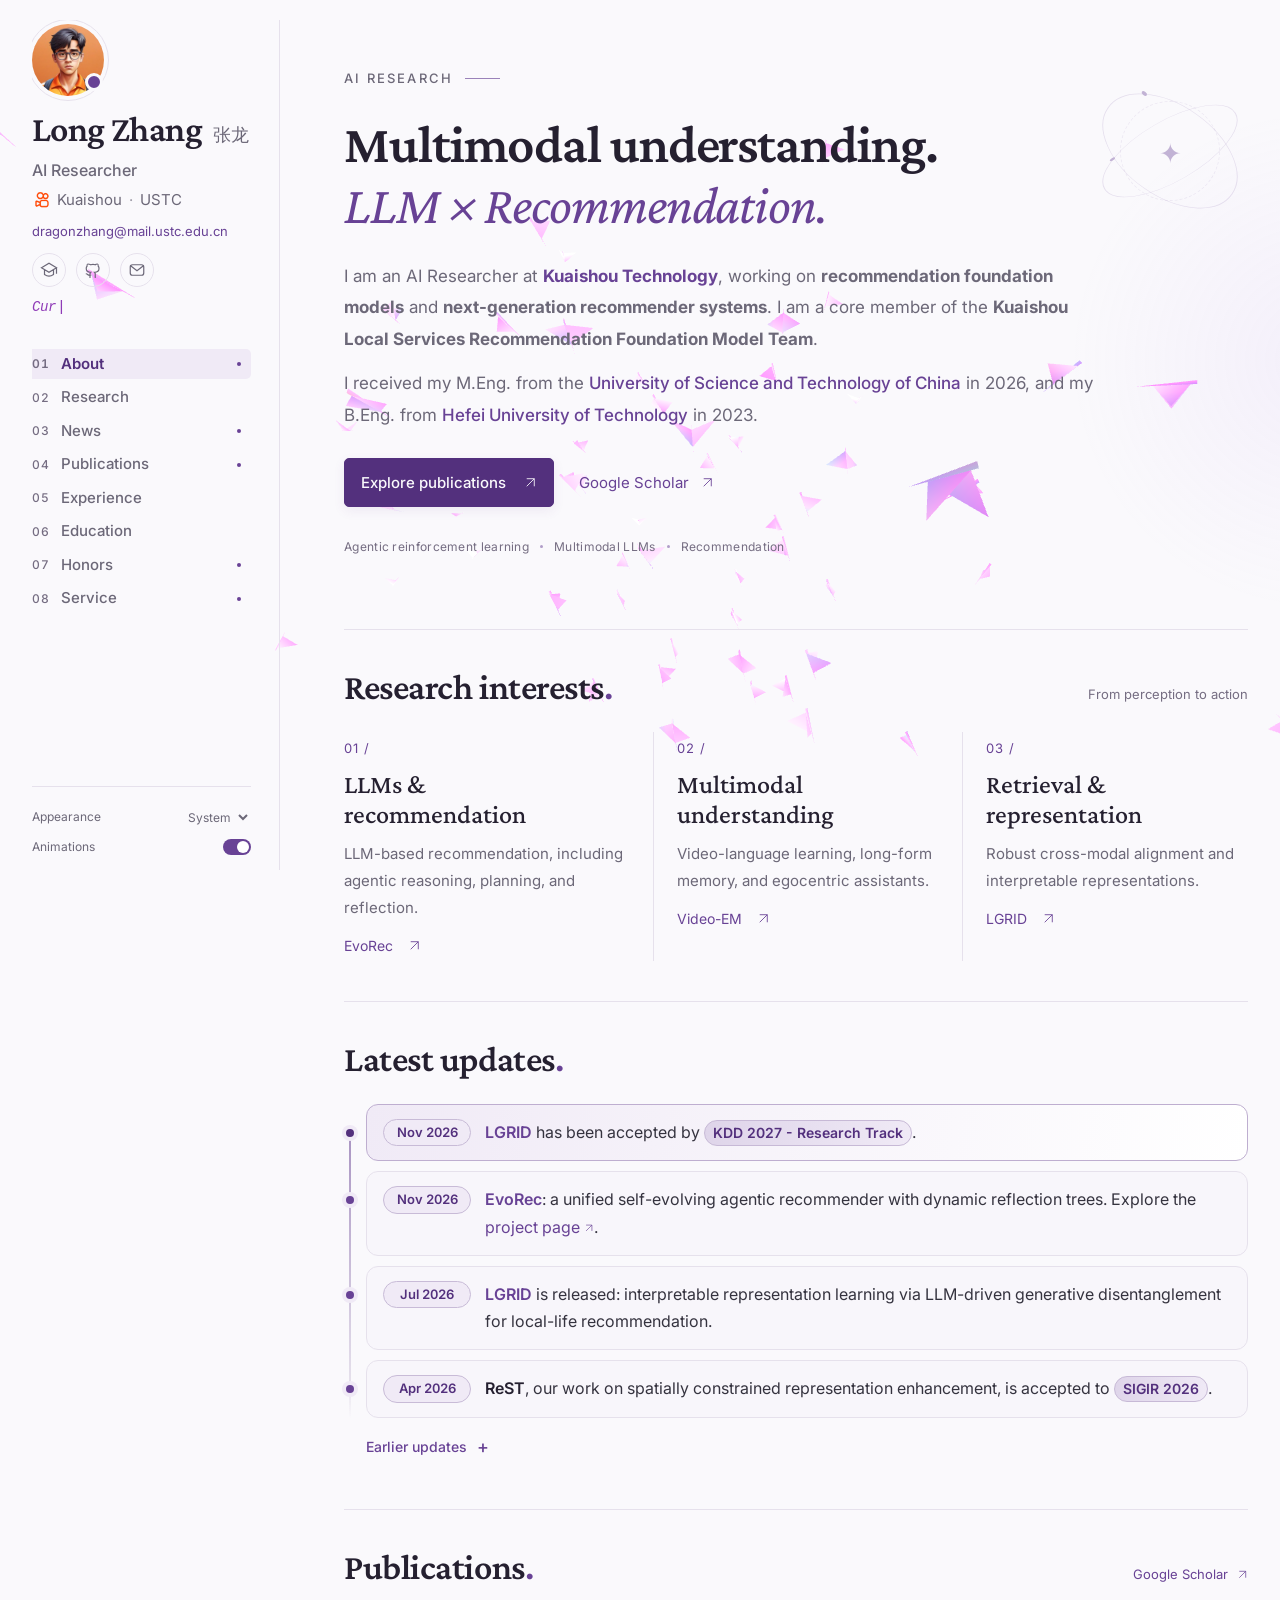
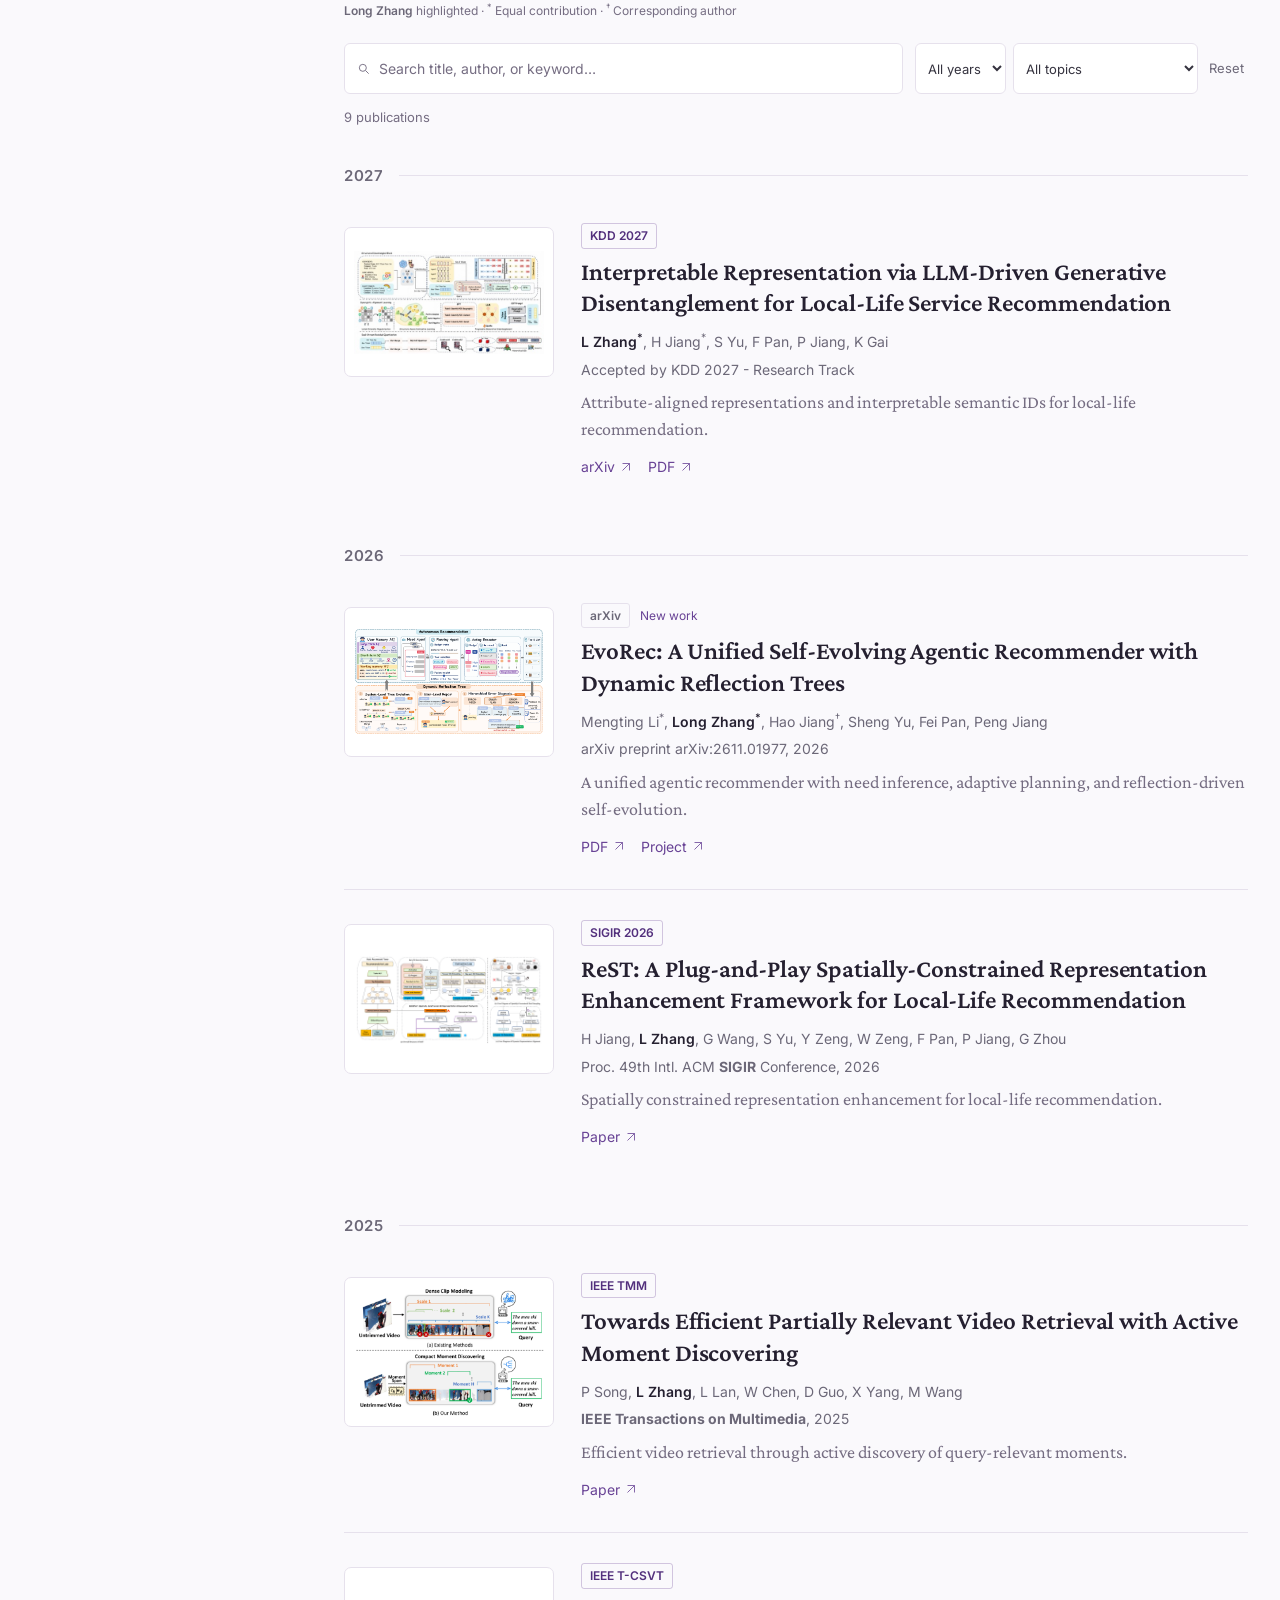
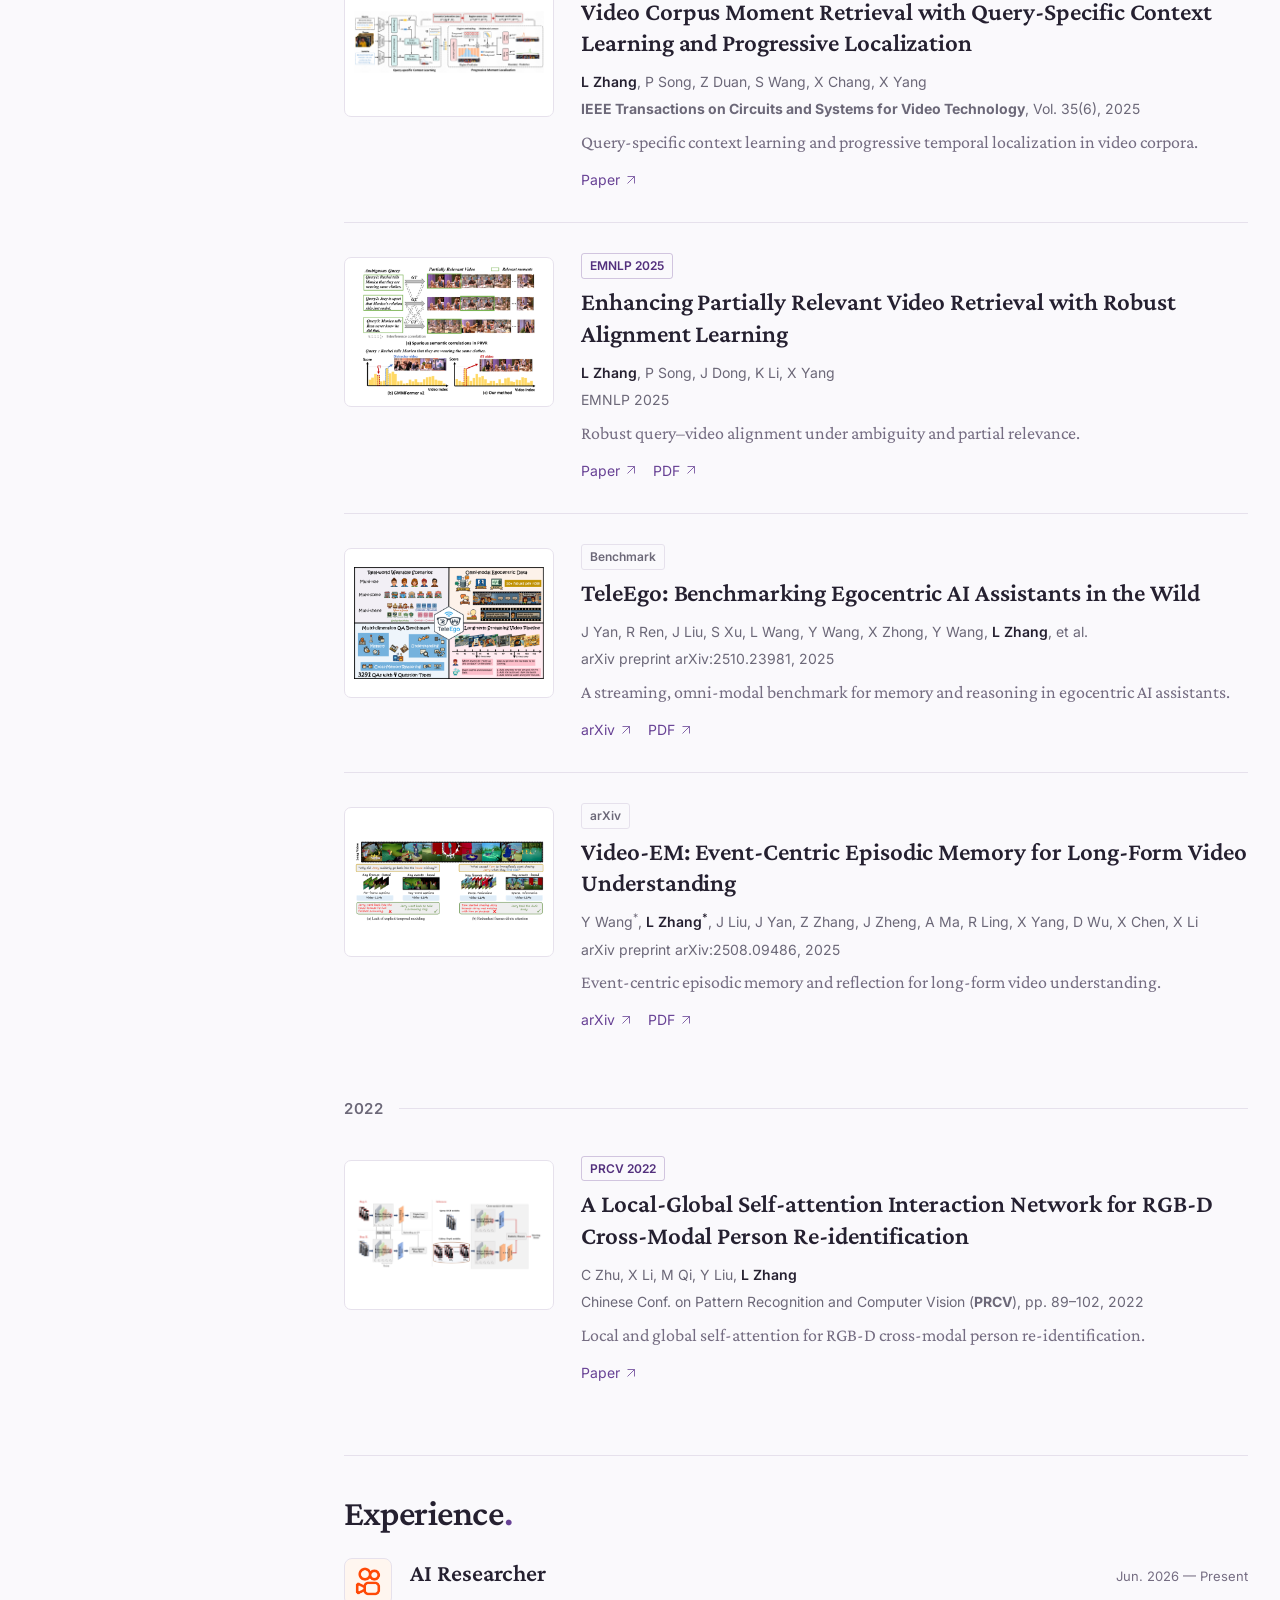
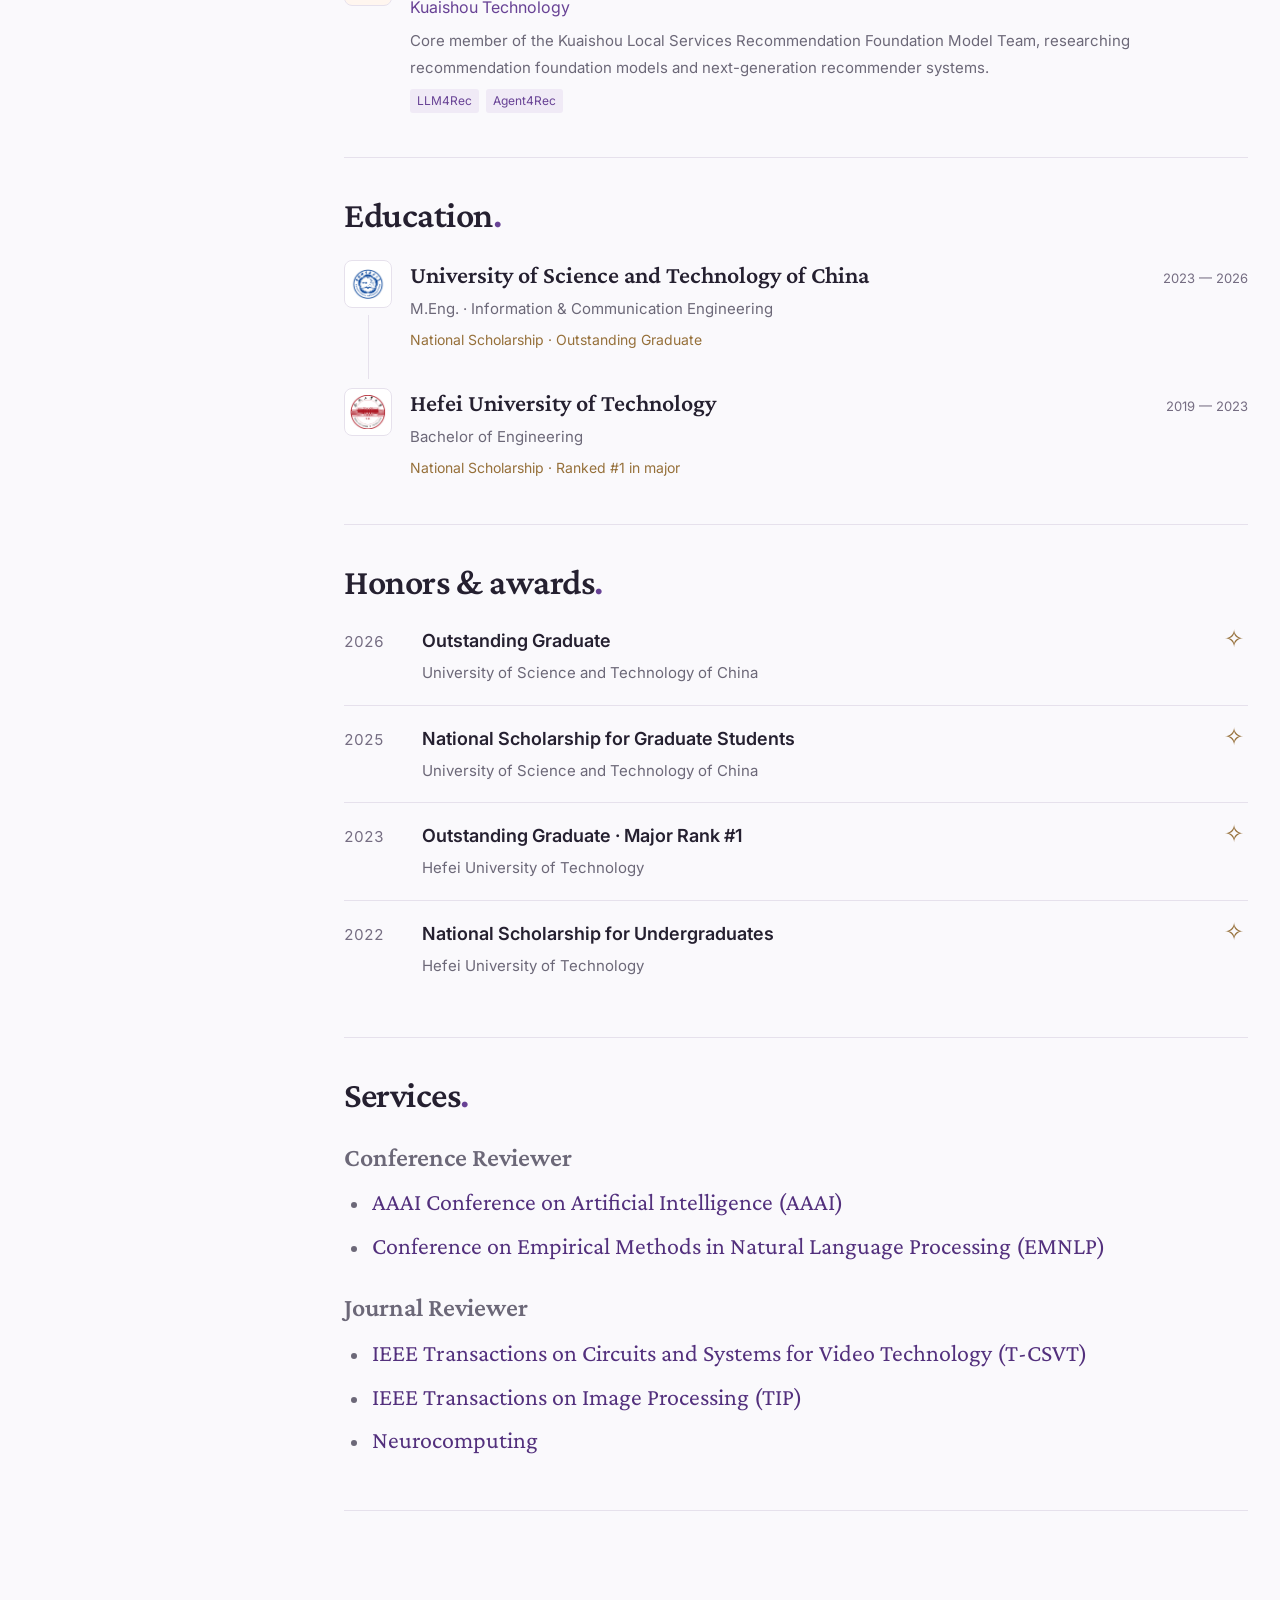
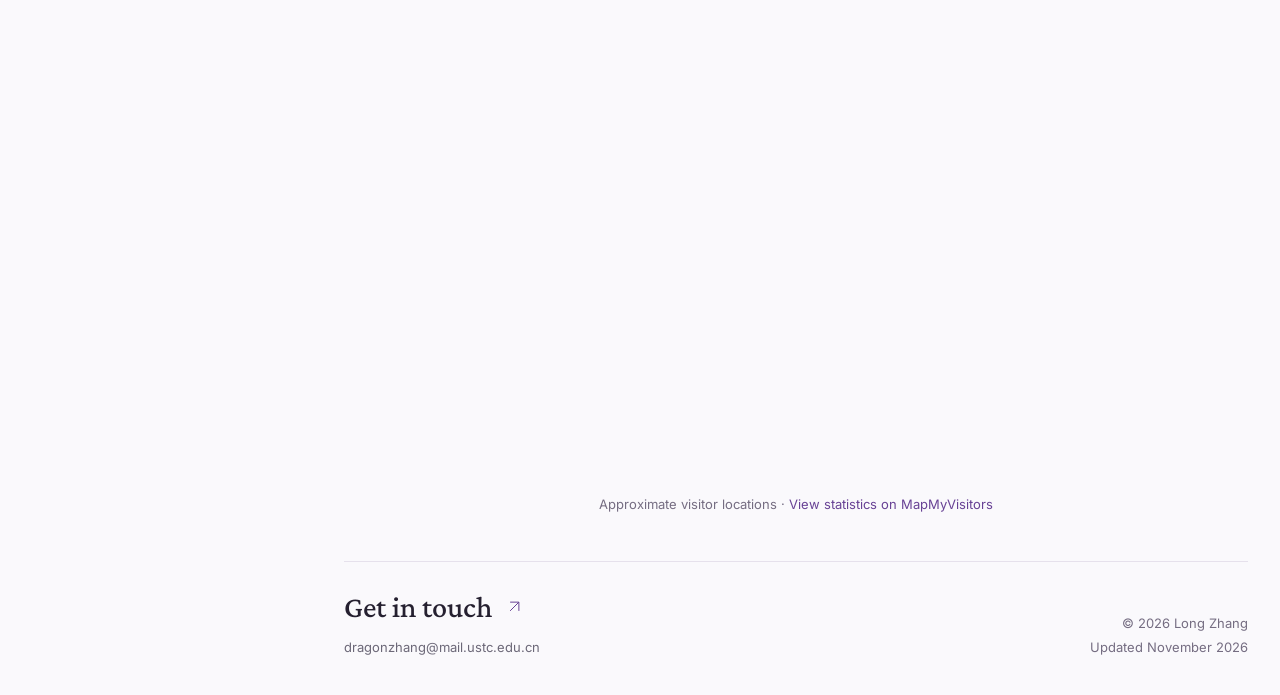
==== commit b7c40194: "Publish academic homepage runtime files" ====
--- a/index.html
+++ b/index.html
@@ -1 +1 @@
-<!doctype html> <html lang="en"> <head> <meta charset="UTF-8"> <meta name="viewport" content="width=device-width,initial-scale=1"> <title>Long Zhang (张龙) – Academic Homepage</title> <meta name="description" content="Long Zhang (张龙) is an AI Researcher at Kuaishou Technology working on LLM-based recommendation, agentic systems, multimodal LLMs, and video understanding. M.Eng. from USTC, publications at SIGIR, EMNLP, IEEE TMM, and IEEE T-CSVT."> <meta name="author" content="Long Zhang"> <meta name="keywords" content="Long Zhang, 张龙, Agentic Reinforcement Learning, Multimodal LLM, Video Understanding, Recommendation Systems, USTC, Kuaishou"> <link rel="canonical" href="https://zhanglong-ustc.github.io/"> <link rel="icon" type="image/png" sizes="180x180" href="assets/img/me/favicon.png"> <link rel="apple-touch-icon" sizes="180x180" href="assets/img/me/favicon.png"> <meta property="og:type" content="website"> <meta property="og:site_name" content="Long Zhang – Academic Homepage"> <meta property="og:title" content="Long Zhang (张龙) – Academic Homepage"> <meta property="og:description" content="AI Researcher at Kuaishou Technology. Research on LLM-based recommendation, agentic systems, multimodal LLMs, and video understanding."> <meta property="og:url" content="https://zhanglong-ustc.github.io/"> <meta property="og:image" content="https://zhanglong-ustc.github.io/assets/img/me/avatar.jpg"> <meta property="og:image:width" content="400"> <meta property="og:image:height" content="400"> <meta property="og:image:alt" content="Long Zhang illustrated portrait"> <meta property="og:locale" content="en_US"> <meta name="twitter:card" content="summary"> <meta name="twitter:title" content="Long Zhang (张龙) – Academic Homepage"> <meta name="twitter:description" content="AI Researcher at Kuaishou Technology. Research on LLM-based recommendation, agentic systems, multimodal LLMs, and video understanding."> <meta name="twitter:image" content="https://zhanglong-ustc.github.io/assets/img/me/avatar.jpg"> <script type="application/ld+json">{"@context":"https://schema.org","@type":"Person","name":"Long Zhang","alternateName":"张龙","url":"https://zhanglong-ustc.github.io/","image":"https://zhanglong-ustc.github.io/assets/img/me/avatar.jpg","email":"mailto:dragonzhang@mail.ustc.edu.cn","jobTitle":"AI Researcher","worksFor":{"@type":"Organization","name":"Kuaishou Technology"},"alumniOf":[{"@type":"CollegeOrUniversity","name":"University of Science and Technology of China"},{"@type":"CollegeOrUniversity","name":"Hefei University of Technology"}],"knowsAbout":["LLM-based Recommendation","Agentic Reinforcement Learning","Multimodal Large Language Models","Video Understanding","Recommendation Systems","LLM4Rec","Agent4Rec"],"sameAs":["https://scholar.google.com/citations?user=PKlSRUIAAAAJ"]}</script> <link rel="preconnect" href="https://fonts.googleapis.com"> <link rel="preconnect" href="https://fonts.gstatic.com" crossorigin> <link href="https://fonts.googleapis.com/css2?family=Crimson+Pro:ital,wght@0,400;0,600;0,700;1,400&family=Inter:wght@400;500;600&display=swap" rel="stylesheet"> <meta name="theme-color" content="#faf9fc"> <script>try{var appearance=localStorage.getItem("lz-appearance");["light","dark"].includes(appearance)&&(document.documentElement.dataset.theme=appearance);var motion=localStorage.getItem("lz-motion");"off"===motion&&(document.documentElement.dataset.motion="off")}catch(e){}</script> <link rel="stylesheet" href="assets/css/site.css?v=20261116"> <script defer="defer" src="assets/js/publication-filter.js"></script> <script defer="defer" src="assets/js/site.js"></script> <script defer="defer" src="assets/js/site-effects.js?v=20261106"></script> </head> <body id="top"> <a class="skip-link" href="#main">Skip to content</a> <div class="ambient" aria-hidden="true"></div> <div id="flight-background" class="flight-background" data-state="css" aria-hidden="true"> <div class="butterfly-flock" style="position:absolute"> <span class="paper-butterfly" style="--x:7vw;--y:12vh;--dx:32vw;--dy:34vh;--turn:46deg;--size:28px;--mobile-size:24px;--duration:15s;--delay:-0s"><i class="butterfly-wing wing-left"></i><i class="butterfly-wing wing-right"></i></span> <span class="paper-butterfly" style="--x:38vw;--y:35vh;--dx:-28vw;--dy:-31vh;--turn:-42deg;--size:40px;--mobile-size:36px;--duration:17s;--delay:-4s"><i class="butterfly-wing wing-left"></i><i class="butterfly-wing wing-right"></i></span> <span class="paper-butterfly" style="--x:69vw;--y:58vh;--dx:32vw;--dy:34vh;--turn:46deg;--size:52px;--mobile-size:48px;--duration:19s;--delay:-8s"><i class="butterfly-wing wing-left"></i><i class="butterfly-wing wing-right"></i></span> <span class="paper-butterfly" style="--x:10vw;--y:81vh;--dx:-28vw;--dy:-31vh;--turn:-42deg;--size:28px;--mobile-size:24px;--duration:21s;--delay:-12s"><i class="butterfly-wing wing-left"></i><i class="butterfly-wing wing-right"></i></span> <span class="paper-butterfly" style="--x:41vw;--y:19vh;--dx:32vw;--dy:34vh;--turn:46deg;--size:40px;--mobile-size:36px;--duration:23s;--delay:-16s"><i class="butterfly-wing wing-left"></i><i class="butterfly-wing wing-right"></i></span> <span class="paper-butterfly" style="--x:72vw;--y:42vh;--dx:-28vw;--dy:-31vh;--turn:-42deg;--size:52px;--mobile-size:48px;--duration:15s;--delay:-20s"><i class="butterfly-wing wing-left"></i><i class="butterfly-wing wing-right"></i></span> <span class="paper-butterfly" style="--x:13vw;--y:65vh;--dx:32vw;--dy:34vh;--turn:46deg;--size:28px;--mobile-size:24px;--duration:17s;--delay:-24s"><i class="butterfly-wing wing-left"></i><i class="butterfly-wing wing-right"></i></span> <span class="paper-butterfly" style="--x:44vw;--y:3vh;--dx:-28vw;--dy:-31vh;--turn:-42deg;--size:40px;--mobile-size:36px;--duration:19s;--delay:-28s"><i class="butterfly-wing wing-left"></i><i class="butterfly-wing wing-right"></i></span> <span class="paper-butterfly" style="--x:75vw;--y:26vh;--dx:32vw;--dy:34vh;--turn:46deg;--size:52px;--mobile-size:48px;--duration:21s;--delay:-32s"><i class="butterfly-wing wing-left"></i><i class="butterfly-wing wing-right"></i></span> <span class="paper-butterfly" style="--x:16vw;--y:49vh;--dx:-28vw;--dy:-31vh;--turn:-42deg;--size:28px;--mobile-size:24px;--duration:23s;--delay:-36s"><i class="butterfly-wing wing-left"></i><i class="butterfly-wing wing-right"></i></span> <span class="paper-butterfly" style="--x:47vw;--y:72vh;--dx:32vw;--dy:34vh;--turn:46deg;--size:40px;--mobile-size:36px;--duration:15s;--delay:-40s"><i class="butterfly-wing wing-left"></i><i class="butterfly-wing wing-right"></i></span> </div> </div> <div class="reading-progress" aria-hidden="true"> <span id="reading-progress"></span> </div> <div class="site-layout"> <aside class="sidebar" aria-label="Profile and navigation"> <a class="identity" href="#top" aria-label="Long Zhang, back to introduction"> <span class="portrait-wrap"><img src="assets/img/me/avatar.jpg" srcset="assets/img/me/avatar-sm.jpg 160w, assets/img/me/avatar.jpg 400w" sizes="(max-width: 960px) 64px, 108px" width="108" height="108" alt="Illustrated portrait of Long Zhang" fetchpriority="high" decoding="async"></span> <span class="identity-text"><span class="profile-name">Long Zhang <span lang="zh">张龙</span></span><span class="profile-role">AI Researcher</span><span class="profile-affiliation"> <span class="affiliation-company"><img class="affiliation-logo" src="assets/img/companies/kuaishou.png" width="20" height="20" alt="" aria-hidden="true" decoding="async">Kuaishou</span> <span class="affiliation-divider" aria-hidden="true">·</span> <span>USTC</span> </span></span> </a> <a class="profile-email" href="mailto:dragonzhang@mail.ustc.edu.cn">dragonzhang@mail.ustc.edu.cn</a> <div class="social-links"> <a href="https://scholar.google.com/citations?user=PKlSRUIAAAAJ" target="_blank" rel="noopener" aria-label="Google Scholar" title="Google Scholar"><svg viewBox="0 0 24 24" fill="none" stroke="currentColor" stroke-width="1.6" aria-hidden="true"> <path d="m2 9 10-6 10 6-10 6L2 9Zm4 3v6c4 3 8 3 12 0v-6M22 9v8"/></svg></a> <a href="https://github.com/zhanglong-ustc" target="_blank" rel="noopener" aria-label="GitHub" title="GitHub"><svg viewBox="0 0 24 24" fill="none" stroke="currentColor" stroke-width="1.6" stroke-linecap="round" aria-hidden="true"> <path d="M9 19c-4 1-4-2-6-2m12 5v-4a3.5 3.5 0 0 0-1-3c3 0 6-1 6-5a4 4 0 0 0-1-3c0-1 0-3-1-3-2 0-3 1-3 1a10 10 0 0 0-6 0S7 4 5 4c-1 0-1 2-1 3a4 4 0 0 0-1 3c0 4 3 5 6 5a3.5 3.5 0 0 0-1 3v4"/></svg></a> <a href="mailto:dragonzhang@mail.ustc.edu.cn" aria-label="Email Long Zhang" title="Email"><svg viewBox="0 0 24 24" fill="none" stroke="currentColor" stroke-width="1.6" aria-hidden="true"> <rect x="3" y="5" width="18" height="14" rx="3"/> <path d="m3 6 9 7 9-7"/></svg></a> </div> <p id="profile-motto" class="profile-motto" data-text="Curiosity, context, and intelligent action."> <span class="sr-only">Curiosity, context, and intelligent action.</span> <span class="motto-sizer" aria-hidden="true">Curiosity, context, and intelligent action.<span class="typewriter-cursor">|</span></span> <span class="motto-live" aria-hidden="true"><span data-typewriter-text>Curiosity, context, and intelligent action.</span><span class="typewriter-cursor">|</span></span> </p> <nav class="section-nav" aria-label="Section navigation"> <a href="#about" class="active"><span class="nav-index">01</span>About<span class="nav-dot" aria-hidden="true"></span></a><a href="#research"><span class="nav-index">02</span>Research<span class="nav-dot" aria-hidden="true"></span></a><a href="#news"><span class="nav-index">03</span>News<span class="nav-dot" aria-hidden="true"></span></a><a href="#pub"><span class="nav-index">04</span>Publications<span class="nav-dot" aria-hidden="true"></span></a><a href="#exp"><span class="nav-index">05</span>Experience<span class="nav-dot" aria-hidden="true"></span></a><a href="#edu"><span class="nav-index">06</span>Education<span class="nav-dot" aria-hidden="true"></span></a><a href="#awards"><span class="nav-index">07</span>Honors<span class="nav-dot" aria-hidden="true"></span></a><a href="#service"><span class="nav-index">08</span>Service<span class="nav-dot" aria-hidden="true"></span></a> </nav> <div class="preferences" data-enhanced hidden> <div class="appearance-control"> <label for="appearance">Appearance</label><select id="appearance" aria-label="Appearance"> <option value="system">System</option> <option value="light">Light</option> <option value="dark">Dark</option> </select> </div> <div class="motion-control"> <span id="motion-label">Animations</span><button type="button" id="motion-toggle" class="switch" role="switch" aria-labelledby="motion-label" aria-checked="true"> <span></span> </button> </div> </div> </aside> <main id="main"> <section class="hero" id="about" aria-labelledby="hero-title"> <div class="hero-orbit" aria-hidden="true"> <div class="orbit orbit-one"><i></i></div> <div class="orbit orbit-two"><i></i></div> <div class="orbit orbit-three"></div> <span class="orbit-center">✦</span> </div> <p class="eyebrow hero-enter">AI RESEARCH <span></span></p> <h1 id="hero-title" class="hero-enter"> Multimodal understanding.<br><em>LLM × Recommendation.</em> </h1> <div class="hero-copy hero-enter"> <p> I am an AI Researcher at <a href="https://www.kuaishou.com" target="_blank" rel="noopener"><strong>Kuaishou Technology</strong></a>, working on <strong>recommendation foundation models</strong> and <strong>next-generation recommender systems</strong>. I am a core member of the <strong>Kuaishou Local Services Recommendation Foundation Model Team</strong>. </p> <p> I received my M.Eng. from the <a href="https://en.ustc.edu.cn/" target="_blank" rel="noopener">University of Science and Technology of China</a> in 2026, and my B.Eng. from <a href="https://www.hfut.edu.cn/" target="_blank" rel="noopener">Hefei University of Technology</a> in 2023. </p> </div> <div class="hero-actions hero-enter"> <a class="button button-primary" href="#pub">Explore publications <svg viewBox="0 0 24 24" fill="none" stroke="currentColor" stroke-width="1.6" aria-hidden="true"> <path d="M5 19 19 5M5 5h14v14"/></svg></a><a class="text-link" href="https://scholar.google.com/citations?user=PKlSRUIAAAAJ" target="_blank" rel="noopener">Google Scholar <svg viewBox="0 0 24 24" fill="none" stroke="currentColor" stroke-width="1.6" aria-hidden="true"> <path d="M5 19 19 5M5 5h14v14"/></svg></a> </div> <div class="hero-bottom hero-enter"> <span>Agentic reinforcement learning</span><i></i><span>Multimodal LLMs</span><i></i><span>Recommendation</span> </div> </section> <section id="research" class="section" aria-labelledby="research-heading" data-reveal> <div class="section-heading"> <h2 id="research-heading">Research interests<span>.</span></h2> <span class="section-caption">From perception to action</span> </div> <div class="research-grid"> <div class="research-item"> <span class="research-number">01 /</span> <h3>LLMs &amp; <br>recommendation</h3> <p> LLM-based recommendation, including agentic reasoning, planning, and reflection. </p> <a href="#paper-evorec">EvoRec <svg viewBox="0 0 24 24" fill="none" stroke="currentColor" stroke-width="1.6" aria-hidden="true"> <path d="M5 19 19 5M5 5h14v14"/></svg></a> </div> <div class="research-item"> <span class="research-number">02 /</span> <h3>Multimodal <br>understanding</h3> <p> Video-language learning, long-form memory, and egocentric assistants. </p> <a href="#paper-videoem">Video-EM <svg viewBox="0 0 24 24" fill="none" stroke="currentColor" stroke-width="1.6" aria-hidden="true"> <path d="M5 19 19 5M5 5h14v14"/></svg></a> </div> <div class="research-item"> <span class="research-number">03 /</span> <h3>Retrieval &amp; <br>representation</h3> <p> Robust cross-modal alignment and interpretable representations. </p> <a href="#paper-lgrid">LGRID <svg viewBox="0 0 24 24" fill="none" stroke="currentColor" stroke-width="1.6" aria-hidden="true"> <path d="M5 19 19 5M5 5h14v14"/></svg></a> </div> </div> </section> <section id="news" class="section" aria-labelledby="news-heading" data-reveal> <div class="section-heading"> <h2 id="news-heading">Latest updates<span>.</span></h2> </div> <ol class="news-list" role="list"> <li class="news-item news-featured"> <time class="news-date" datetime="2026-11">Nov 2026</time> <p> <a href="https://arxiv.org/abs/2607.27944" target="_blank" rel="noopener"><strong>LGRID</strong></a> has been accepted by <span class="news-venue">KDD 2027 - Research Track</span>. </p> </li> <li class="news-item"> <time class="news-date" datetime="2026-11">Nov 2026</time> <p> <a href="https://mtli-buaa.github.io/evorec-project-page/" target="_blank" rel="noopener"><strong>EvoRec</strong></a>: a unified self-evolving agentic recommender with dynamic reflection trees. Explore the <a href="https://mtli-buaa.github.io/evorec-project-page/" target="_blank" rel="noopener">project page <svg viewBox="0 0 24 24" fill="none" stroke="currentColor" stroke-width="1.6" aria-hidden="true"> <path d="M5 19 19 5M5 5h14v14"/></svg></a>. </p> </li> <li class="news-item"> <time class="news-date" datetime="2026-07">Jul 2026</time> <p> <a href="https://arxiv.org/abs/2607.27944" target="_blank" rel="noopener"><strong>LGRID</strong></a> is released: interpretable representation learning via LLM-driven generative disentanglement for local-life recommendation. </p> </li> <li class="news-item"> <time class="news-date" datetime="2026-04">Apr 2026</time> <p> <strong>ReST</strong>, our work on spatially constrained representation enhancement, is accepted to <span class="news-venue">SIGIR 2026</span>. </p> </li> </ol> <details class="news-archive"> <summary>Earlier updates <span aria-hidden="true">+</span></summary> <ol class="news-list" role="list"> <li class="news-item"> <time class="news-date" datetime="2025-08">Aug 2025</time> <p> Our work on robust alignment for partially relevant video retrieval is accepted to <span class="news-venue">EMNLP 2025</span>. </p> </li> <li class="news-item"> <time class="news-date" datetime="2025">2025</time> <p> Two papers accepted to <strong>IEEE TMM</strong> and <strong>IEEE T-CSVT</strong>. </p> </li> </ol> </details> </section> <section id="pub" class="section publications" aria-labelledby="pub-heading"> <div class="section-heading" data-reveal> <h2 id="pub-heading">Publications<span>.</span></h2> <a class="section-caption caption-link" href="https://scholar.google.com/citations?user=PKlSRUIAAAAJ" target="_blank" rel="noopener">Google Scholar <svg viewBox="0 0 24 24" fill="none" stroke="currentColor" stroke-width="1.6" aria-hidden="true"> <path d="M5 19 19 5M5 5h14v14"/></svg></a> </div> <p class="publication-note"> <strong>Long Zhang</strong> highlighted · <sup>*</sup> Equal contribution · <sup>†</sup> Corresponding author </p> <form class="publication-filters" id="publication-filters" role="search" aria-label="Filter publications" data-enhanced hidden> <div class="search-field"> <svg viewBox="0 0 24 24" fill="none" stroke="currentColor" stroke-width="1.6" aria-hidden="true"> <circle cx="10" cy="10" r="6"/> <path d="m15 15 5 5"/></svg><input id="paper-search" type="search" aria-label="Search publications" placeholder="Search title, author, or keyword…" autocomplete="off"> </div> <div class="filter-selects"> <select id="paper-year" aria-label="Publication year"> <option value="all">All years</option> <option value="2026">2026</option> <option value="2025">2025</option> <option value="2022">2022</option></select><select id="paper-topic" aria-label="Research topic"> <option value="all">All topics</option> <option value="agents">Agents</option> <option value="recommendation">Recommendation</option> <option value="video">Video &amp; multimodal</option> <option value="retrieval"> Retrieval &amp; representation </option></select><button type="reset" class="filter-reset">Reset</button> </div> <p id="result-count" class="result-count" role="status" aria-live="polite"> 9 publications </p> </form> <div id="publication-list"> <div class="year-group" data-year-group> <h3 class="year-heading">2026<span aria-hidden="true"></span></h3> <article class="pub" id="paper-evorec" data-year="2026" data-topics="agents recommendation" data-reveal> <a class="pub-image" href="https://arxiv.org/pdf/2611.01977" target="_blank" rel="noopener" aria-label="Read EvoRec: A Unified Self-Evolving Agentic Recommender with Dynamic Reflection Trees"><img src="assets/img/papers/evorec.png" width="240" height="160" loading="lazy" decoding="async" alt="EvoRec: A Unified Self-Evolving Agentic Recommender with Dynamic Reflection Trees — method overview"></a> <div class="pub-content"> <div class="pub-kicker"> <span class="venue preprint">arXiv</span><span class="work-note">New work</span> </div> <h3> <a href="https://arxiv.org/pdf/2611.01977" target="_blank" rel="noopener">EvoRec: A Unified Self-Evolving Agentic Recommender with Dynamic Reflection Trees</a> </h3> <p class="pub-authors"> Mengting Li<sup>*</sup>, <b>Long Zhang<sup>*</sup></b>, Hao Jiang<sup>†</sup>, Sheng Yu, Fei Pan, Peng Jiang </p> <p class="pub-details"> arXiv preprint arXiv:2611.01977, 2026 </p> <p class="pub-summary"> A unified agentic recommender with need inference, adaptive planning, and reflection-driven self-evolution. </p> <div class="pub-links"> <a href="https://arxiv.org/pdf/2611.01977" target="_blank" rel="noopener">PDF <svg viewBox="0 0 24 24" fill="none" stroke="currentColor" stroke-width="1.6" aria-hidden="true"> <path d="M5 19 19 5M5 5h14v14"/></svg></a><a href="https://mtli-buaa.github.io/evorec-project-page/" target="_blank" rel="noopener">Project <svg viewBox="0 0 24 24" fill="none" stroke="currentColor" stroke-width="1.6" aria-hidden="true"> <path d="M5 19 19 5M5 5h14v14"/></svg></a> </div> </div> </article> <article class="pub" id="paper-lgrid" data-year="2026" data-topics="recommendation retrieval" data-reveal> <a class="pub-image" href="https://arxiv.org/abs/2607.27944" target="_blank" rel="noopener" aria-label="Read Interpretable Representation via LLM-Driven Generative Disentanglement for Local-Life Service Recommendation"><img src="assets/img/papers/lgrid_fig2.jpg" width="240" height="160" loading="lazy" decoding="async" alt="Interpretable Representation via LLM-Driven Generative Disentanglement for Local-Life Service Recommendation — method overview"></a> <div class="pub-content"> <div class="pub-kicker"> <span class="venue preprint">arXiv</span> </div> <h3> <a href="https://arxiv.org/abs/2607.27944" target="_blank" rel="noopener">Interpretable Representation via LLM-Driven Generative Disentanglement for Local-Life Service Recommendation</a> </h3> <p class="pub-authors"> <b>L Zhang<sup>*</sup></b>, H Jiang<sup>*</sup>, S Yu, F Pan, P Jiang, K Gai </p> <p class="pub-details"> <em>arXiv preprint arXiv:2607.27944</em>, 2026 </p> <p class="pub-summary"> Attribute-aligned representations and interpretable semantic IDs for local-life recommendation. </p> <div class="pub-links"> <a href="https://arxiv.org/abs/2607.27944" target="_blank" rel="noopener">arXiv <svg viewBox="0 0 24 24" fill="none" stroke="currentColor" stroke-width="1.6" aria-hidden="true"> <path d="M5 19 19 5M5 5h14v14"/></svg></a><a href="https://arxiv.org/pdf/2607.27944" target="_blank" rel="noopener">PDF <svg viewBox="0 0 24 24" fill="none" stroke="currentColor" stroke-width="1.6" aria-hidden="true"> <path d="M5 19 19 5M5 5h14v14"/></svg></a> </div> </div> </article> <article class="pub" id="paper-rest" data-year="2026" data-topics="recommendation retrieval" data-reveal> <a class="pub-image" href="https://dl.acm.org/doi/abs/10.1145/3805712.3808510" target="_blank" rel="noopener" aria-label="Read ReST: A Plug-and-Play Spatially-Constrained Representation Enhancement Framework for Local-Life Recommendation"><img src="assets/img/papers/rest_fig.png" width="240" height="160" loading="lazy" decoding="async" alt="ReST: A Plug-and-Play Spatially-Constrained Representation Enhancement Framework for Local-Life Recommendation — method overview"></a> <div class="pub-content"> <div class="pub-kicker"> <span class="venue">SIGIR 2026</span> </div> <h3> <a href="https://dl.acm.org/doi/abs/10.1145/3805712.3808510" target="_blank" rel="noopener">ReST: A Plug-and-Play Spatially-Constrained Representation Enhancement Framework for Local-Life Recommendation</a> </h3> <p class="pub-authors"> H Jiang, <b>L Zhang</b>, G Wang, S Yu, Y Zeng, W Zeng, F Pan, P Jiang, G Zhou </p> <p class="pub-details"> <em>Proc. 49th Intl. ACM <strong>SIGIR</strong> Conference</em>, 2026 </p> <p class="pub-summary"> Spatially constrained representation enhancement for local-life recommendation. </p> <div class="pub-links"> <a href="https://dl.acm.org/doi/abs/10.1145/3805712.3808510" target="_blank" rel="noopener">Paper <svg viewBox="0 0 24 24" fill="none" stroke="currentColor" stroke-width="1.6" aria-hidden="true"> <path d="M5 19 19 5M5 5h14v14"/></svg></a> </div> </div> </article> </div> <div class="year-group" data-year-group> <h3 class="year-heading">2025<span aria-hidden="true"></span></h3> <article class="pub" id="paper-active" data-year="2025" data-topics="video retrieval" data-reveal> <a class="pub-image" href="https://ieeexplore.ieee.org/abstract/document/11086387/" target="_blank" rel="noopener" aria-label="Read Towards Efficient Partially Relevant Video Retrieval with Active Moment Discovering"><img src="assets/img/papers/prvr_active_sm.png" width="240" height="160" loading="lazy" decoding="async" alt="Towards Efficient Partially Relevant Video Retrieval with Active Moment Discovering — method overview"></a> <div class="pub-content"> <div class="pub-kicker"> <span class="venue">IEEE TMM</span> </div> <h3> <a href="https://ieeexplore.ieee.org/abstract/document/11086387/" target="_blank" rel="noopener">Towards Efficient Partially Relevant Video Retrieval with Active Moment Discovering</a> </h3> <p class="pub-authors"> P Song, <b>L Zhang</b>, L Lan, W Chen, D Guo, X Yang, M Wang </p> <p class="pub-details"> <em><strong>IEEE Transactions on Multimedia</strong></em>, 2025 </p> <p class="pub-summary"> Efficient video retrieval through active discovery of query-relevant moments. </p> <div class="pub-links"> <a href="https://ieeexplore.ieee.org/abstract/document/11086387/" target="_blank" rel="noopener">Paper <svg viewBox="0 0 24 24" fill="none" stroke="currentColor" stroke-width="1.6" aria-hidden="true"> <path d="M5 19 19 5M5 5h14v14"/></svg></a> </div> </div> </article> <article class="pub" id="paper-vcmr" data-year="2025" data-topics="video retrieval" data-reveal> <a class="pub-image" href="https://ieeexplore.ieee.org/abstract/document/10843770/" target="_blank" rel="noopener" aria-label="Read Video Corpus Moment Retrieval with Query-Specific Context Learning and Progressive Localization"><img src="assets/img/papers/vcmr_fig.png" width="240" height="160" loading="lazy" decoding="async" alt="Video Corpus Moment Retrieval with Query-Specific Context Learning and Progressive Localization — method overview"></a> <div class="pub-content"> <div class="pub-kicker"> <span class="venue">IEEE T-CSVT</span> </div> <h3> <a href="https://ieeexplore.ieee.org/abstract/document/10843770/" target="_blank" rel="noopener">Video Corpus Moment Retrieval with Query-Specific Context Learning and Progressive Localization</a> </h3> <p class="pub-authors"> <b>L Zhang</b>, P Song, Z Duan, S Wang, X Chang, X Yang </p> <p class="pub-details"> <em><strong>IEEE Transactions on Circuits and Systems for Video Technology</strong></em>, Vol. 35(6), 2025 </p> <p class="pub-summary"> Query-specific context learning and progressive temporal localization in video corpora. </p> <div class="pub-links"> <a href="https://ieeexplore.ieee.org/abstract/document/10843770/" target="_blank" rel="noopener">Paper <svg viewBox="0 0 24 24" fill="none" stroke="currentColor" stroke-width="1.6" aria-hidden="true"> <path d="M5 19 19 5M5 5h14v14"/></svg></a> </div> </div> </article> <article class="pub" id="paper-ral" data-year="2025" data-topics="video retrieval" data-reveal> <a class="pub-image" href="https://aclanthology.org/2025.findings-emnlp.248/" target="_blank" rel="noopener" aria-label="Read Enhancing Partially Relevant Video Retrieval with Robust Alignment Learning"><img src="assets/img/papers/prvr_align_sm.png" width="240" height="160" loading="lazy" decoding="async" alt="Enhancing Partially Relevant Video Retrieval with Robust Alignment Learning — method overview"></a> <div class="pub-content"> <div class="pub-kicker"> <span class="venue">EMNLP 2025</span> </div> <h3> <a href="https://aclanthology.org/2025.findings-emnlp.248/" target="_blank" rel="noopener">Enhancing Partially Relevant Video Retrieval with Robust Alignment Learning</a> </h3> <p class="pub-authors"> <b>L Zhang</b>, P Song, J Dong, K Li, X Yang </p> <p class="pub-details"> <em>EMNLP 2025</em> </p> <p class="pub-summary"> Robust query–video alignment under ambiguity and partial relevance. </p> <div class="pub-links"> <a href="https://aclanthology.org/2025.findings-emnlp.248/" target="_blank" rel="noopener">Paper <svg viewBox="0 0 24 24" fill="none" stroke="currentColor" stroke-width="1.6" aria-hidden="true"> <path d="M5 19 19 5M5 5h14v14"/></svg></a><a href="https://aclanthology.org/2025.findings-emnlp.248.pdf" target="_blank" rel="noopener">PDF <svg viewBox="0 0 24 24" fill="none" stroke="currentColor" stroke-width="1.6" aria-hidden="true"> <path d="M5 19 19 5M5 5h14v14"/></svg></a> </div> </div> </article> <article class="pub" id="paper-teleego" data-year="2025" data-topics="video agents" data-reveal> <a class="pub-image" href="https://arxiv.org/abs/2510.23981" target="_blank" rel="noopener" aria-label="Read TeleEgo: Benchmarking Egocentric AI Assistants in the Wild"><img src="assets/img/papers/teleego_sm.png" width="240" height="160" loading="lazy" decoding="async" alt="TeleEgo: Benchmarking Egocentric AI Assistants in the Wild — method overview"></a> <div class="pub-content"> <div class="pub-kicker"> <span class="venue preprint">Benchmark</span> </div> <h3> <a href="https://arxiv.org/abs/2510.23981" target="_blank" rel="noopener">TeleEgo: Benchmarking Egocentric AI Assistants in the Wild</a> </h3> <p class="pub-authors"> J Yan, R Ren, J Liu, S Xu, L Wang, Y Wang, X Zhong, Y Wang, <b>L Zhang</b>, et al. </p> <p class="pub-details"> <em>arXiv preprint arXiv:2510.23981</em>, 2025 </p> <p class="pub-summary"> A streaming, omni-modal benchmark for memory and reasoning in egocentric AI assistants. </p> <div class="pub-links"> <a href="https://arxiv.org/abs/2510.23981" target="_blank" rel="noopener">arXiv <svg viewBox="0 0 24 24" fill="none" stroke="currentColor" stroke-width="1.6" aria-hidden="true"> <path d="M5 19 19 5M5 5h14v14"/></svg></a><a href="https://arxiv.org/pdf/2510.23981" target="_blank" rel="noopener">PDF <svg viewBox="0 0 24 24" fill="none" stroke="currentColor" stroke-width="1.6" aria-hidden="true"> <path d="M5 19 19 5M5 5h14v14"/></svg></a> </div> </div> </article> <article class="pub" id="paper-videoem" data-year="2025" data-topics="video agents" data-reveal> <a class="pub-image" href="https://arxiv.org/abs/2508.09486" target="_blank" rel="noopener" aria-label="Read Video-EM: Event-Centric Episodic Memory for Long-Form Video Understanding"><img src="assets/img/papers/videomem_sm.png" width="240" height="160" loading="lazy" decoding="async" alt="Video-EM: Event-Centric Episodic Memory for Long-Form Video Understanding — method overview"></a> <div class="pub-content"> <div class="pub-kicker"> <span class="venue preprint">arXiv</span> </div> <h3> <a href="https://arxiv.org/abs/2508.09486" target="_blank" rel="noopener">Video-EM: Event-Centric Episodic Memory for Long-Form Video Understanding</a> </h3> <p class="pub-authors"> Y Wang<sup>*</sup>, <b>L Zhang<sup>*</sup></b>, J Liu, J Yan, Z Zhang, J Zheng, A Ma, R Ling, X Yang, D Wu, X Chen, X Li </p> <p class="pub-details"> <em>arXiv preprint arXiv:2508.09486</em>, 2025 </p> <p class="pub-summary"> Event-centric episodic memory and reflection for long-form video understanding. </p> <div class="pub-links"> <a href="https://arxiv.org/abs/2508.09486" target="_blank" rel="noopener">arXiv <svg viewBox="0 0 24 24" fill="none" stroke="currentColor" stroke-width="1.6" aria-hidden="true"> <path d="M5 19 19 5M5 5h14v14"/></svg></a><a href="https://arxiv.org/pdf/2508.09486" target="_blank" rel="noopener">PDF <svg viewBox="0 0 24 24" fill="none" stroke="currentColor" stroke-width="1.6" aria-hidden="true"> <path d="M5 19 19 5M5 5h14v14"/></svg></a> </div> </div> </article> </div> <div class="year-group" data-year-group> <h3 class="year-heading">2022<span aria-hidden="true"></span></h3> <article class="pub" id="paper-prcv" data-year="2022" data-topics="retrieval" data-reveal> <a class="pub-image" href="https://doi.org/10.1007/978-3-031-18916-6_8" target="_blank" rel="noopener" aria-label="Read A Local-Global Self-attention Interaction Network for RGB-D Cross-Modal Person Re-identification"><img src="assets/img/papers/prcv_fig.png" width="240" height="160" loading="lazy" decoding="async" alt="A Local-Global Self-attention Interaction Network for RGB-D Cross-Modal Person Re-identification — method overview"></a> <div class="pub-content"> <div class="pub-kicker"> <span class="venue">PRCV 2022</span> </div> <h3> <a href="https://doi.org/10.1007/978-3-031-18916-6_8" target="_blank" rel="noopener">A Local-Global Self-attention Interaction Network for RGB-D Cross-Modal Person Re-identification</a> </h3> <p class="pub-authors"> C Zhu, X Li, M Qi, Y Liu, <b>L Zhang</b> </p> <p class="pub-details"> <em>Chinese Conf. on Pattern Recognition and Computer Vision (<strong>PRCV</strong>)</em>, pp. 89–102, 2022 </p> <p class="pub-summary"> Local and global self-attention for RGB-D cross-modal person re-identification. </p> <div class="pub-links"> <a href="https://doi.org/10.1007/978-3-031-18916-6_8" target="_blank" rel="noopener">Paper <svg viewBox="0 0 24 24" fill="none" stroke="currentColor" stroke-width="1.6" aria-hidden="true"> <path d="M5 19 19 5M5 5h14v14"/></svg></a> </div> </div> </article> </div> </div> <div class="empty-state" id="empty-state" hidden> <h3>No matching publications</h3> <p>Try a different keyword, year, or research topic.</p> <button type="button" id="clear-filters" class="button"> Clear filters </button> </div> </section> <section id="exp" class="section" aria-labelledby="exp-heading" data-reveal> <div class="section-heading"> <h2 id="exp-heading">Experience<span>.</span></h2> </div> <div class="timeline"> <div class="timeline-item"> <a class="institution-mark kuaishou-mark" href="https://www.kuaishou.com/official/material-lib" target="_blank" rel="noopener" aria-label="Kuaishou logo — source: official media library" title="Logo source: Kuaishou official media library"> <img src="assets/img/companies/kuaishou.png" width="36" height="36" loading="lazy" decoding="async" alt="Kuaishou logo"> </a> <div class="timeline-content"> <div class="timeline-title"> <h3>AI Researcher</h3> <span>Jun. 2026 — Present</span> </div> <a class="institution-name" href="https://www.kuaishou.com" target="_blank" rel="noopener">Kuaishou Technology</a> <p> Core member of the Kuaishou Local Services Recommendation Foundation Model Team, researching recommendation foundation models and next-generation recommender systems. </p> <div class="small-tags"> <span>LLM4Rec</span><span>Agent4Rec</span> </div> </div> </div> </div> </section> <section id="edu" class="section" aria-labelledby="edu-heading" data-reveal> <div class="section-heading"> <h2 id="edu-heading">Education<span>.</span></h2> </div> <div class="timeline"> <div class="timeline-item"> <div class="institution-mark"> <img src="assets/img/schools/ustc.png" width="48" height="48" loading="lazy" alt="USTC logo"> </div> <div class="timeline-content"> <div class="timeline-title"> <h3>University of Science and Technology of China</h3> <span>2023 — 2026</span> </div> <p class="degree"> M.Eng. · Information &amp; Communication Engineering </p> <p class="education-honors"> National Scholarship · Outstanding Graduate </p> </div> </div> <div class="timeline-item"> <div class="institution-mark"> <img src="assets/img/schools/hfut.png" width="48" height="48" loading="lazy" alt="HFUT logo"> </div> <div class="timeline-content"> <div class="timeline-title"> <h3>Hefei University of Technology</h3> <span>2019 — 2023</span> </div> <p class="degree">Bachelor of Engineering</p> <p class="education-honors"> National Scholarship · Ranked #1 in major </p> </div> </div> </div> </section> <section id="awards" class="section" aria-labelledby="awards-heading" data-reveal> <div class="section-heading"> <h2 id="awards-heading">Honors &amp; awards<span>.</span></h2> </div> <div class="honors-list"> <div class="honor"> <span>2026</span> <div> <h3>Outstanding Graduate</h3> <p>University of Science and Technology of China</p> </div> <span class="honor-star" aria-hidden="true">✧</span> </div> <div class="honor"> <span>2025</span> <div> <h3>National Scholarship for Graduate Students</h3> <p>University of Science and Technology of China</p> </div> <span class="honor-star" aria-hidden="true">✧</span> </div> <div class="honor"> <span>2023</span> <div> <h3>Outstanding Graduate · Major Rank #1</h3> <p>Hefei University of Technology</p> </div> <span class="honor-star" aria-hidden="true">✧</span> </div> <div class="honor"> <span>2022</span> <div> <h3>National Scholarship for Undergraduates</h3> <p>Hefei University of Technology</p> </div> <span class="honor-star" aria-hidden="true">✧</span> </div> </div> </section> <section id="service" class="section" aria-labelledby="service-heading" data-reveal> <div class="section-heading"> <h2 id="service-heading">Services<span>.</span></h2> </div> <div class="service-groups"> <div class="service-group"> <h3>Conference Reviewer</h3> <ul> <li> <a href="https://aaai.org/conference/aaai/" target="_blank" rel="noopener">AAAI Conference on Artificial Intelligence (AAAI)</a> </li> <li> <a href="https://2026.emnlp.org/" target="_blank" rel="noopener">Conference on Empirical Methods in Natural Language Processing (EMNLP)</a> </li> </ul> </div> <div class="service-group"> <h3>Journal Reviewer</h3> <ul> <li> <a href="https://ieee-cas.org/publication/tcsvt" target="_blank" rel="noopener">IEEE Transactions on Circuits and Systems for Video Technology (T-CSVT)</a> </li> <li> <a href="https://signalprocessingsociety.org/publications-resources/ieee-transactions-image-processing" target="_blank" rel="noopener">IEEE Transactions on Image Processing (TIP)</a> </li> <li> <a href="https://www.sciencedirect.com/journal/neurocomputing" target="_blank" rel="noopener">Neurocomputing</a> </li> </ul> </div> </div> </section> <figure id="visitor-map" class="visitor-map" aria-labelledby="visitor-map-heading"> <h2 id="visitor-map-heading" class="sr-only">Visitor map</h2> <iframe class="visitor-widget" src="assets/visitor-widget.html?v=20261106" title="Visitor locations and statistics from MapMyVisitors" sandbox="allow-scripts allow-popups allow-popups-to-escape-sandbox" referrerpolicy="strict-origin-when-cross-origin" loading="eager"></iframe> <figcaption> Approximate visitor locations · <a href="https://mapmyvisitors.com/web/1c99x" target="_blank" rel="noopener">View statistics on MapMyVisitors</a> </figcaption> </figure> <footer> <div> <a class="footer-contact" href="mailto:dragonzhang@mail.ustc.edu.cn">Get in touch <svg viewBox="0 0 24 24" fill="none" stroke="currentColor" stroke-width="1.6" aria-hidden="true"> <path d="M5 19 19 5M5 5h14v14"/></svg></a> <p>dragonzhang@mail.ustc.edu.cn</p> </div> <div class="footer-meta"> <a href="copyright.html" style="color:inherit" title="Copyright and use">© 2026 Long Zhang</a><br>Updated November 2026 </div> </footer> </main> </div> <a class="back-to-top" href="#top" aria-label="Back to top"><svg viewBox="0 0 24 24" fill="none" stroke="currentColor" stroke-width="1.5" aria-hidden="true"> <path d="m5 12 7-7 7 7M12 5v15"/></svg></a> </body> </html> +<!doctype html> <html lang="en"> <head> <meta charset="UTF-8"> <meta name="viewport" content="width=device-width,initial-scale=1"> <title>Long Zhang (张龙) – Academic Homepage</title> <meta name="description" content="Long Zhang (张龙) is an AI Researcher at Kuaishou Technology working on LLM-based recommendation, agentic systems, multimodal LLMs, and video understanding. M.Eng. from USTC, publications at SIGIR, EMNLP, IEEE TMM, and IEEE T-CSVT."> <meta name="author" content="Long Zhang"> <meta name="keywords" content="Long Zhang, 张龙, Agentic Reinforcement Learning, Multimodal LLM, Video Understanding, Recommendation Systems, USTC, Kuaishou"> <link rel="canonical" href="https://zhanglong-ustc.github.io/"> <link rel="icon" type="image/png" sizes="180x180" href="assets/img/me/favicon.png"> <link rel="apple-touch-icon" sizes="180x180" href="assets/img/me/favicon.png"> <meta property="og:type" content="website"> <meta property="og:site_name" content="Long Zhang – Academic Homepage"> <meta property="og:title" content="Long Zhang (张龙) – Academic Homepage"> <meta property="og:description" content="AI Researcher at Kuaishou Technology. Research on LLM-based recommendation, agentic systems, multimodal LLMs, and video understanding."> <meta property="og:url" content="https://zhanglong-ustc.github.io/"> <meta property="og:image" content="https://zhanglong-ustc.github.io/assets/img/me/avatar.jpg"> <meta property="og:image:width" content="400"> <meta property="og:image:height" content="400"> <meta property="og:image:alt" content="Long Zhang illustrated portrait"> <meta property="og:locale" content="en_US"> <meta name="twitter:card" content="summary"> <meta name="twitter:title" content="Long Zhang (张龙) – Academic Homepage"> <meta name="twitter:description" content="AI Researcher at Kuaishou Technology. Research on LLM-based recommendation, agentic systems, multimodal LLMs, and video understanding."> <meta name="twitter:image" content="https://zhanglong-ustc.github.io/assets/img/me/avatar.jpg"> <script type="application/ld+json">{"@context":"https://schema.org","@type":"Person","name":"Long Zhang","alternateName":"张龙","url":"https://zhanglong-ustc.github.io/","image":"https://zhanglong-ustc.github.io/assets/img/me/avatar.jpg","email":"mailto:dragonzhang@mail.ustc.edu.cn","jobTitle":"AI Researcher","worksFor":{"@type":"Organization","name":"Kuaishou Technology"},"alumniOf":[{"@type":"CollegeOrUniversity","name":"University of Science and Technology of China"},{"@type":"CollegeOrUniversity","name":"Hefei University of Technology"}],"knowsAbout":["LLM-based Recommendation","Agentic Reinforcement Learning","Multimodal Large Language Models","Video Understanding","Recommendation Systems","LLM4Rec","Agent4Rec"],"sameAs":["https://scholar.google.com/citations?user=PKlSRUIAAAAJ"]}</script> <link rel="preconnect" href="https://fonts.googleapis.com"> <link rel="preconnect" href="https://fonts.gstatic.com" crossorigin> <link href="https://fonts.googleapis.com/css2?family=Crimson+Pro:ital,wght@0,400;0,600;0,700;1,400&family=Inter:wght@400;500;600&display=swap" rel="stylesheet"> <meta name="theme-color" content="#faf9fc"> <script>try{var appearance=localStorage.getItem("lz-appearance");["light","dark"].includes(appearance)&&(document.documentElement.dataset.theme=appearance);var motion=localStorage.getItem("lz-motion");"off"===motion&&(document.documentElement.dataset.motion="off")}catch(e){}</script> <link rel="stylesheet" href="assets/css/site.css?v=20261116"> <script defer="defer" src="assets/js/publication-filter.js"></script> <script defer="defer" src="assets/js/site.js"></script> <script defer="defer" src="assets/js/site-effects.js?v=20261106"></script> </head> <body id="top"> <a class="skip-link" href="#main">Skip to content</a> <div class="ambient" aria-hidden="true"></div> <div id="flight-background" class="flight-background" data-state="css" aria-hidden="true"> <div class="butterfly-flock" style="position:absolute"> <span class="paper-butterfly" style="--x:7vw;--y:12vh;--dx:32vw;--dy:34vh;--turn:46deg;--size:28px;--mobile-size:24px;--duration:15s;--delay:-0s"><i class="butterfly-wing wing-left"></i><i class="butterfly-wing wing-right"></i></span> <span class="paper-butterfly" style="--x:38vw;--y:35vh;--dx:-28vw;--dy:-31vh;--turn:-42deg;--size:40px;--mobile-size:36px;--duration:17s;--delay:-4s"><i class="butterfly-wing wing-left"></i><i class="butterfly-wing wing-right"></i></span> <span class="paper-butterfly" style="--x:69vw;--y:58vh;--dx:32vw;--dy:34vh;--turn:46deg;--size:52px;--mobile-size:48px;--duration:19s;--delay:-8s"><i class="butterfly-wing wing-left"></i><i class="butterfly-wing wing-right"></i></span> <span class="paper-butterfly" style="--x:10vw;--y:81vh;--dx:-28vw;--dy:-31vh;--turn:-42deg;--size:28px;--mobile-size:24px;--duration:21s;--delay:-12s"><i class="butterfly-wing wing-left"></i><i class="butterfly-wing wing-right"></i></span> <span class="paper-butterfly" style="--x:41vw;--y:19vh;--dx:32vw;--dy:34vh;--turn:46deg;--size:40px;--mobile-size:36px;--duration:23s;--delay:-16s"><i class="butterfly-wing wing-left"></i><i class="butterfly-wing wing-right"></i></span> <span class="paper-butterfly" style="--x:72vw;--y:42vh;--dx:-28vw;--dy:-31vh;--turn:-42deg;--size:52px;--mobile-size:48px;--duration:15s;--delay:-20s"><i class="butterfly-wing wing-left"></i><i class="butterfly-wing wing-right"></i></span> <span class="paper-butterfly" style="--x:13vw;--y:65vh;--dx:32vw;--dy:34vh;--turn:46deg;--size:28px;--mobile-size:24px;--duration:17s;--delay:-24s"><i class="butterfly-wing wing-left"></i><i class="butterfly-wing wing-right"></i></span> <span class="paper-butterfly" style="--x:44vw;--y:3vh;--dx:-28vw;--dy:-31vh;--turn:-42deg;--size:40px;--mobile-size:36px;--duration:19s;--delay:-28s"><i class="butterfly-wing wing-left"></i><i class="butterfly-wing wing-right"></i></span> <span class="paper-butterfly" style="--x:75vw;--y:26vh;--dx:32vw;--dy:34vh;--turn:46deg;--size:52px;--mobile-size:48px;--duration:21s;--delay:-32s"><i class="butterfly-wing wing-left"></i><i class="butterfly-wing wing-right"></i></span> <span class="paper-butterfly" style="--x:16vw;--y:49vh;--dx:-28vw;--dy:-31vh;--turn:-42deg;--size:28px;--mobile-size:24px;--duration:23s;--delay:-36s"><i class="butterfly-wing wing-left"></i><i class="butterfly-wing wing-right"></i></span> <span class="paper-butterfly" style="--x:47vw;--y:72vh;--dx:32vw;--dy:34vh;--turn:46deg;--size:40px;--mobile-size:36px;--duration:15s;--delay:-40s"><i class="butterfly-wing wing-left"></i><i class="butterfly-wing wing-right"></i></span> </div> </div> <div class="reading-progress" aria-hidden="true"> <span id="reading-progress"></span> </div> <div class="site-layout"> <aside class="sidebar" aria-label="Profile and navigation"> <a class="identity" href="#top" aria-label="Long Zhang, back to introduction"> <span class="portrait-wrap"><img src="assets/img/me/avatar.jpg" srcset="assets/img/me/avatar-sm.jpg 160w, assets/img/me/avatar.jpg 400w" sizes="(max-width: 960px) 64px, 108px" width="108" height="108" alt="Illustrated portrait of Long Zhang" fetchpriority="high" decoding="async"></span> <span class="identity-text"><span class="profile-name">Long Zhang <span lang="zh">张龙</span></span><span class="profile-role">AI Researcher</span><span class="profile-affiliation"> <span class="affiliation-company"><img class="affiliation-logo" src="assets/img/companies/kuaishou.png" width="20" height="20" alt="" aria-hidden="true" decoding="async">Kuaishou</span> <span class="affiliation-divider" aria-hidden="true">·</span> <span>USTC</span> </span></span> </a> <a class="profile-email" href="mailto:dragonzhang@mail.ustc.edu.cn">dragonzhang@mail.ustc.edu.cn</a> <div class="social-links"> <a href="https://scholar.google.com/citations?user=PKlSRUIAAAAJ" target="_blank" rel="noopener" aria-label="Google Scholar" title="Google Scholar"><svg viewBox="0 0 24 24" fill="none" stroke="currentColor" stroke-width="1.6" aria-hidden="true"> <path d="m2 9 10-6 10 6-10 6L2 9Zm4 3v6c4 3 8 3 12 0v-6M22 9v8"/></svg></a> <a href="https://github.com/zhanglong-ustc" target="_blank" rel="noopener" aria-label="GitHub" title="GitHub"><svg viewBox="0 0 24 24" fill="none" stroke="currentColor" stroke-width="1.6" stroke-linecap="round" aria-hidden="true"> <path d="M9 19c-4 1-4-2-6-2m12 5v-4a3.5 3.5 0 0 0-1-3c3 0 6-1 6-5a4 4 0 0 0-1-3c0-1 0-3-1-3-2 0-3 1-3 1a10 10 0 0 0-6 0S7 4 5 4c-1 0-1 2-1 3a4 4 0 0 0-1 3c0 4 3 5 6 5a3.5 3.5 0 0 0-1 3v4"/></svg></a> <a href="mailto:dragonzhang@mail.ustc.edu.cn" aria-label="Email Long Zhang" title="Email"><svg viewBox="0 0 24 24" fill="none" stroke="currentColor" stroke-width="1.6" aria-hidden="true"> <rect x="3" y="5" width="18" height="14" rx="3"/> <path d="m3 6 9 7 9-7"/></svg></a> </div> <p id="profile-motto" class="profile-motto" data-text="Curiosity, context, and intelligent action."> <span class="sr-only">Curiosity, context, and intelligent action.</span> <span class="motto-sizer" aria-hidden="true">Curiosity, context, and intelligent action.<span class="typewriter-cursor">|</span></span> <span class="motto-live" aria-hidden="true"><span data-typewriter-text>Curiosity, context, and intelligent action.</span><span class="typewriter-cursor">|</span></span> </p> <nav class="section-nav" aria-label="Section navigation"> <a href="#about" class="active"><span class="nav-index">01</span>About<span class="nav-dot" aria-hidden="true"></span></a><a href="#research"><span class="nav-index">02</span>Research<span class="nav-dot" aria-hidden="true"></span></a><a href="#news"><span class="nav-index">03</span>News<span class="nav-dot" aria-hidden="true"></span></a><a href="#pub"><span class="nav-index">04</span>Publications<span class="nav-dot" aria-hidden="true"></span></a><a href="#exp"><span class="nav-index">05</span>Experience<span class="nav-dot" aria-hidden="true"></span></a><a href="#edu"><span class="nav-index">06</span>Education<span class="nav-dot" aria-hidden="true"></span></a><a href="#awards"><span class="nav-index">07</span>Honors<span class="nav-dot" aria-hidden="true"></span></a><a href="#service"><span class="nav-index">08</span>Service<span class="nav-dot" aria-hidden="true"></span></a> </nav> <div class="preferences" data-enhanced hidden> <div class="appearance-control"> <label for="appearance">Appearance</label><select id="appearance" aria-label="Appearance"> <option value="system">System</option> <option value="light">Light</option> <option value="dark">Dark</option> </select> </div> <div class="motion-control"> <span id="motion-label">Animations</span><button type="button" id="motion-toggle" class="switch" role="switch" aria-labelledby="motion-label" aria-checked="true"> <span></span> </button> </div> </div> </aside> <main id="main"> <section class="hero" id="about" aria-labelledby="hero-title"> <div class="hero-orbit" aria-hidden="true"> <div class="orbit orbit-one"><i></i></div> <div class="orbit orbit-two"><i></i></div> <div class="orbit orbit-three"></div> <span class="orbit-center">✦</span> </div> <p class="eyebrow hero-enter">AI RESEARCH <span></span></p> <h1 id="hero-title" class="hero-enter"> Multimodal understanding.<br><em>LLM × Recommendation.</em> </h1> <div class="hero-copy hero-enter"> <p> I am an AI Researcher at <a href="https://www.kuaishou.com" target="_blank" rel="noopener"><strong>Kuaishou Technology</strong></a>, working on <strong>recommendation foundation models</strong> and <strong>next-generation recommender systems</strong>. I am a core member of the <strong>Kuaishou Local Services Recommendation Foundation Model Team</strong>. </p> <p> I received my M.Eng. from the <a href="https://en.ustc.edu.cn/" target="_blank" rel="noopener">University of Science and Technology of China</a> in 2026, and my B.Eng. from <a href="https://www.hfut.edu.cn/" target="_blank" rel="noopener">Hefei University of Technology</a> in 2023. </p> </div> <div class="hero-actions hero-enter"> <a class="button button-primary" href="#pub">Explore publications <svg viewBox="0 0 24 24" fill="none" stroke="currentColor" stroke-width="1.6" aria-hidden="true"> <path d="M5 19 19 5M5 5h14v14"/></svg></a><a class="text-link" href="https://scholar.google.com/citations?user=PKlSRUIAAAAJ" target="_blank" rel="noopener">Google Scholar <svg viewBox="0 0 24 24" fill="none" stroke="currentColor" stroke-width="1.6" aria-hidden="true"> <path d="M5 19 19 5M5 5h14v14"/></svg></a> </div> <div class="hero-bottom hero-enter"> <span>Agentic reinforcement learning</span><i></i><span>Multimodal LLMs</span><i></i><span>Recommendation</span> </div> </section> <section id="research" class="section" aria-labelledby="research-heading" data-reveal> <div class="section-heading"> <h2 id="research-heading">Research interests<span>.</span></h2> <span class="section-caption">From perception to action</span> </div> <div class="research-grid"> <div class="research-item"> <span class="research-number">01 /</span> <h3>LLMs &amp; <br>recommendation</h3> <p> LLM-based recommendation, including agentic reasoning, planning, and reflection. </p> <a href="#paper-evorec">EvoRec <svg viewBox="0 0 24 24" fill="none" stroke="currentColor" stroke-width="1.6" aria-hidden="true"> <path d="M5 19 19 5M5 5h14v14"/></svg></a> </div> <div class="research-item"> <span class="research-number">02 /</span> <h3>Multimodal <br>understanding</h3> <p> Video-language learning, long-form memory, and egocentric assistants. </p> <a href="#paper-videoem">Video-EM <svg viewBox="0 0 24 24" fill="none" stroke="currentColor" stroke-width="1.6" aria-hidden="true"> <path d="M5 19 19 5M5 5h14v14"/></svg></a> </div> <div class="research-item"> <span class="research-number">03 /</span> <h3>Retrieval &amp; <br>representation</h3> <p> Robust cross-modal alignment and interpretable representations. </p> <a href="#paper-lgrid">LGRID <svg viewBox="0 0 24 24" fill="none" stroke="currentColor" stroke-width="1.6" aria-hidden="true"> <path d="M5 19 19 5M5 5h14v14"/></svg></a> </div> </div> </section> <section id="news" class="section" aria-labelledby="news-heading" data-reveal> <div class="section-heading"> <h2 id="news-heading">Latest updates<span>.</span></h2> </div> <ol class="news-list" role="list"> <li class="news-item news-featured"> <time class="news-date" datetime="2026-11">Nov 2026</time> <p> <a href="https://arxiv.org/abs/2607.27944" target="_blank" rel="noopener"><strong>LGRID</strong></a> has been accepted by <span class="news-venue">KDD 2027 - Research Track</span>. </p> </li> <li class="news-item"> <time class="news-date" datetime="2026-11">Nov 2026</time> <p> <a href="https://mtli-buaa.github.io/evorec-project-page/" target="_blank" rel="noopener"><strong>EvoRec</strong></a>: a unified self-evolving agentic recommender with dynamic reflection trees. Explore the <a href="https://mtli-buaa.github.io/evorec-project-page/" target="_blank" rel="noopener">project page <svg viewBox="0 0 24 24" fill="none" stroke="currentColor" stroke-width="1.6" aria-hidden="true"> <path d="M5 19 19 5M5 5h14v14"/></svg></a>. </p> </li> <li class="news-item"> <time class="news-date" datetime="2026-07">Jul 2026</time> <p> <a href="https://arxiv.org/abs/2607.27944" target="_blank" rel="noopener"><strong>LGRID</strong></a> is released: interpretable representation learning via LLM-driven generative disentanglement for local-life recommendation. </p> </li> <li class="news-item"> <time class="news-date" datetime="2026-04">Apr 2026</time> <p> <strong>ReST</strong>, our work on spatially constrained representation enhancement, is accepted to <span class="news-venue">SIGIR 2026</span>. </p> </li> </ol> <details class="news-archive"> <summary>Earlier updates <span aria-hidden="true">+</span></summary> <ol class="news-list" role="list"> <li class="news-item"> <time class="news-date" datetime="2025-08">Aug 2025</time> <p> Our work on robust alignment for partially relevant video retrieval is accepted to <span class="news-venue">EMNLP 2025</span>. </p> </li> <li class="news-item"> <time class="news-date" datetime="2025">2025</time> <p> Two papers accepted to <strong>IEEE TMM</strong> and <strong>IEEE T-CSVT</strong>. </p> </li> </ol> </details> </section> <section id="pub" class="section publications" aria-labelledby="pub-heading"> <div class="section-heading" data-reveal> <h2 id="pub-heading">Publications<span>.</span></h2> <a class="section-caption caption-link" href="https://scholar.google.com/citations?user=PKlSRUIAAAAJ" target="_blank" rel="noopener">Google Scholar <svg viewBox="0 0 24 24" fill="none" stroke="currentColor" stroke-width="1.6" aria-hidden="true"> <path d="M5 19 19 5M5 5h14v14"/></svg></a> </div> <p class="publication-note"> <strong>Long Zhang</strong> highlighted · <sup>*</sup> Equal contribution · <sup>†</sup> Corresponding author </p> <form class="publication-filters" id="publication-filters" role="search" aria-label="Filter publications" data-enhanced hidden> <div class="search-field"> <svg viewBox="0 0 24 24" fill="none" stroke="currentColor" stroke-width="1.6" aria-hidden="true"> <circle cx="10" cy="10" r="6"/> <path d="m15 15 5 5"/></svg><input id="paper-search" type="search" aria-label="Search publications" placeholder="Search title, author, or keyword…" autocomplete="off"> </div> <div class="filter-selects"> <select id="paper-year" aria-label="Publication year"> <option value="all">All years</option> <option value="2027">2027</option> <option value="2026">2026</option> <option value="2025">2025</option> <option value="2022">2022</option></select><select id="paper-topic" aria-label="Research topic"> <option value="all">All topics</option> <option value="agents">Agents</option> <option value="recommendation">Recommendation</option> <option value="video">Video &amp; multimodal</option> <option value="retrieval"> Retrieval &amp; representation </option></select><button type="reset" class="filter-reset">Reset</button> </div> <p id="result-count" class="result-count" role="status" aria-live="polite"> 9 publications </p> </form> <div id="publication-list"> <div class="year-group" data-year-group> <h3 class="year-heading">2027<span aria-hidden="true"></span></h3> <article class="pub" id="paper-lgrid" data-year="2027" data-topics="recommendation retrieval" data-reveal> <a class="pub-image" href="https://arxiv.org/abs/2607.27944" target="_blank" rel="noopener" aria-label="Read Interpretable Representation via LLM-Driven Generative Disentanglement for Local-Life Service Recommendation"><img src="assets/img/papers/lgrid_fig2.jpg" width="240" height="160" loading="lazy" decoding="async" alt="Interpretable Representation via LLM-Driven Generative Disentanglement for Local-Life Service Recommendation — method overview"></a> <div class="pub-content"> <div class="pub-kicker"> <span class="venue">KDD 2027</span> </div> <h3> <a href="https://arxiv.org/abs/2607.27944" target="_blank" rel="noopener">Interpretable Representation via LLM-Driven Generative Disentanglement for Local-Life Service Recommendation</a> </h3> <p class="pub-authors"> <b>L Zhang<sup>*</sup></b>, H Jiang<sup>*</sup>, S Yu, F Pan, P Jiang, K Gai </p> <p class="pub-details"> Accepted by KDD 2027 - Research Track </p> <p class="pub-summary"> Attribute-aligned representations and interpretable semantic IDs for local-life recommendation. </p> <div class="pub-links"> <a href="https://arxiv.org/abs/2607.27944" target="_blank" rel="noopener">arXiv <svg viewBox="0 0 24 24" fill="none" stroke="currentColor" stroke-width="1.6" aria-hidden="true"> <path d="M5 19 19 5M5 5h14v14"/></svg></a><a href="https://arxiv.org/pdf/2607.27944" target="_blank" rel="noopener">PDF <svg viewBox="0 0 24 24" fill="none" stroke="currentColor" stroke-width="1.6" aria-hidden="true"> <path d="M5 19 19 5M5 5h14v14"/></svg></a> </div> </div> </article> </div> <div class="year-group" data-year-group> <h3 class="year-heading">2026<span aria-hidden="true"></span></h3> <article class="pub" id="paper-evorec" data-year="2026" data-topics="agents recommendation" data-reveal> <a class="pub-image" href="https://arxiv.org/pdf/2611.01977" target="_blank" rel="noopener" aria-label="Read EvoRec: A Unified Self-Evolving Agentic Recommender with Dynamic Reflection Trees"><img src="assets/img/papers/evorec.png" width="240" height="160" loading="lazy" decoding="async" alt="EvoRec: A Unified Self-Evolving Agentic Recommender with Dynamic Reflection Trees — method overview"></a> <div class="pub-content"> <div class="pub-kicker"> <span class="venue preprint">arXiv</span><span class="work-note">New work</span> </div> <h3> <a href="https://arxiv.org/pdf/2611.01977" target="_blank" rel="noopener">EvoRec: A Unified Self-Evolving Agentic Recommender with Dynamic Reflection Trees</a> </h3> <p class="pub-authors"> Mengting Li<sup>*</sup>, <b>Long Zhang<sup>*</sup></b>, Hao Jiang<sup>†</sup>, Sheng Yu, Fei Pan, Peng Jiang </p> <p class="pub-details"> arXiv preprint arXiv:2611.01977, 2026 </p> <p class="pub-summary"> A unified agentic recommender with need inference, adaptive planning, and reflection-driven self-evolution. </p> <div class="pub-links"> <a href="https://arxiv.org/pdf/2611.01977" target="_blank" rel="noopener">PDF <svg viewBox="0 0 24 24" fill="none" stroke="currentColor" stroke-width="1.6" aria-hidden="true"> <path d="M5 19 19 5M5 5h14v14"/></svg></a><a href="https://mtli-buaa.github.io/evorec-project-page/" target="_blank" rel="noopener">Project <svg viewBox="0 0 24 24" fill="none" stroke="currentColor" stroke-width="1.6" aria-hidden="true"> <path d="M5 19 19 5M5 5h14v14"/></svg></a> </div> </div> </article> <article class="pub" id="paper-rest" data-year="2026" data-topics="recommendation retrieval" data-reveal> <a class="pub-image" href="https://dl.acm.org/doi/abs/10.1145/3805712.3808510" target="_blank" rel="noopener" aria-label="Read ReST: A Plug-and-Play Spatially-Constrained Representation Enhancement Framework for Local-Life Recommendation"><img src="assets/img/papers/rest_fig.png" width="240" height="160" loading="lazy" decoding="async" alt="ReST: A Plug-and-Play Spatially-Constrained Representation Enhancement Framework for Local-Life Recommendation — method overview"></a> <div class="pub-content"> <div class="pub-kicker"> <span class="venue">SIGIR 2026</span> </div> <h3> <a href="https://dl.acm.org/doi/abs/10.1145/3805712.3808510" target="_blank" rel="noopener">ReST: A Plug-and-Play Spatially-Constrained Representation Enhancement Framework for Local-Life Recommendation</a> </h3> <p class="pub-authors"> H Jiang, <b>L Zhang</b>, G Wang, S Yu, Y Zeng, W Zeng, F Pan, P Jiang, G Zhou </p> <p class="pub-details"> <em>Proc. 49th Intl. ACM <strong>SIGIR</strong> Conference</em>, 2026 </p> <p class="pub-summary"> Spatially constrained representation enhancement for local-life recommendation. </p> <div class="pub-links"> <a href="https://dl.acm.org/doi/abs/10.1145/3805712.3808510" target="_blank" rel="noopener">Paper <svg viewBox="0 0 24 24" fill="none" stroke="currentColor" stroke-width="1.6" aria-hidden="true"> <path d="M5 19 19 5M5 5h14v14"/></svg></a> </div> </div> </article> </div> <div class="year-group" data-year-group> <h3 class="year-heading">2025<span aria-hidden="true"></span></h3> <article class="pub" id="paper-active" data-year="2025" data-topics="video retrieval" data-reveal> <a class="pub-image" href="https://ieeexplore.ieee.org/abstract/document/11086387/" target="_blank" rel="noopener" aria-label="Read Towards Efficient Partially Relevant Video Retrieval with Active Moment Discovering"><img src="assets/img/papers/prvr_active_sm.png" width="240" height="160" loading="lazy" decoding="async" alt="Towards Efficient Partially Relevant Video Retrieval with Active Moment Discovering — method overview"></a> <div class="pub-content"> <div class="pub-kicker"> <span class="venue">IEEE TMM</span> </div> <h3> <a href="https://ieeexplore.ieee.org/abstract/document/11086387/" target="_blank" rel="noopener">Towards Efficient Partially Relevant Video Retrieval with Active Moment Discovering</a> </h3> <p class="pub-authors"> P Song, <b>L Zhang</b>, L Lan, W Chen, D Guo, X Yang, M Wang </p> <p class="pub-details"> <em><strong>IEEE Transactions on Multimedia</strong></em>, 2025 </p> <p class="pub-summary"> Efficient video retrieval through active discovery of query-relevant moments. </p> <div class="pub-links"> <a href="https://ieeexplore.ieee.org/abstract/document/11086387/" target="_blank" rel="noopener">Paper <svg viewBox="0 0 24 24" fill="none" stroke="currentColor" stroke-width="1.6" aria-hidden="true"> <path d="M5 19 19 5M5 5h14v14"/></svg></a> </div> </div> </article> <article class="pub" id="paper-vcmr" data-year="2025" data-topics="video retrieval" data-reveal> <a class="pub-image" href="https://ieeexplore.ieee.org/abstract/document/10843770/" target="_blank" rel="noopener" aria-label="Read Video Corpus Moment Retrieval with Query-Specific Context Learning and Progressive Localization"><img src="assets/img/papers/vcmr_fig.png" width="240" height="160" loading="lazy" decoding="async" alt="Video Corpus Moment Retrieval with Query-Specific Context Learning and Progressive Localization — method overview"></a> <div class="pub-content"> <div class="pub-kicker"> <span class="venue">IEEE T-CSVT</span> </div> <h3> <a href="https://ieeexplore.ieee.org/abstract/document/10843770/" target="_blank" rel="noopener">Video Corpus Moment Retrieval with Query-Specific Context Learning and Progressive Localization</a> </h3> <p class="pub-authors"> <b>L Zhang</b>, P Song, Z Duan, S Wang, X Chang, X Yang </p> <p class="pub-details"> <em><strong>IEEE Transactions on Circuits and Systems for Video Technology</strong></em>, Vol. 35(6), 2025 </p> <p class="pub-summary"> Query-specific context learning and progressive temporal localization in video corpora. </p> <div class="pub-links"> <a href="https://ieeexplore.ieee.org/abstract/document/10843770/" target="_blank" rel="noopener">Paper <svg viewBox="0 0 24 24" fill="none" stroke="currentColor" stroke-width="1.6" aria-hidden="true"> <path d="M5 19 19 5M5 5h14v14"/></svg></a> </div> </div> </article> <article class="pub" id="paper-ral" data-year="2025" data-topics="video retrieval" data-reveal> <a class="pub-image" href="https://aclanthology.org/2025.findings-emnlp.248/" target="_blank" rel="noopener" aria-label="Read Enhancing Partially Relevant Video Retrieval with Robust Alignment Learning"><img src="assets/img/papers/prvr_align_sm.png" width="240" height="160" loading="lazy" decoding="async" alt="Enhancing Partially Relevant Video Retrieval with Robust Alignment Learning — method overview"></a> <div class="pub-content"> <div class="pub-kicker"> <span class="venue">EMNLP 2025</span> </div> <h3> <a href="https://aclanthology.org/2025.findings-emnlp.248/" target="_blank" rel="noopener">Enhancing Partially Relevant Video Retrieval with Robust Alignment Learning</a> </h3> <p class="pub-authors"> <b>L Zhang</b>, P Song, J Dong, K Li, X Yang </p> <p class="pub-details"> <em>EMNLP 2025</em> </p> <p class="pub-summary"> Robust query–video alignment under ambiguity and partial relevance. </p> <div class="pub-links"> <a href="https://aclanthology.org/2025.findings-emnlp.248/" target="_blank" rel="noopener">Paper <svg viewBox="0 0 24 24" fill="none" stroke="currentColor" stroke-width="1.6" aria-hidden="true"> <path d="M5 19 19 5M5 5h14v14"/></svg></a><a href="https://aclanthology.org/2025.findings-emnlp.248.pdf" target="_blank" rel="noopener">PDF <svg viewBox="0 0 24 24" fill="none" stroke="currentColor" stroke-width="1.6" aria-hidden="true"> <path d="M5 19 19 5M5 5h14v14"/></svg></a> </div> </div> </article> <article class="pub" id="paper-teleego" data-year="2025" data-topics="video agents" data-reveal> <a class="pub-image" href="https://arxiv.org/abs/2510.23981" target="_blank" rel="noopener" aria-label="Read TeleEgo: Benchmarking Egocentric AI Assistants in the Wild"><img src="assets/img/papers/teleego_sm.png" width="240" height="160" loading="lazy" decoding="async" alt="TeleEgo: Benchmarking Egocentric AI Assistants in the Wild — method overview"></a> <div class="pub-content"> <div class="pub-kicker"> <span class="venue preprint">Benchmark</span> </div> <h3> <a href="https://arxiv.org/abs/2510.23981" target="_blank" rel="noopener">TeleEgo: Benchmarking Egocentric AI Assistants in the Wild</a> </h3> <p class="pub-authors"> J Yan, R Ren, J Liu, S Xu, L Wang, Y Wang, X Zhong, Y Wang, <b>L Zhang</b>, et al. </p> <p class="pub-details"> <em>arXiv preprint arXiv:2510.23981</em>, 2025 </p> <p class="pub-summary"> A streaming, omni-modal benchmark for memory and reasoning in egocentric AI assistants. </p> <div class="pub-links"> <a href="https://arxiv.org/abs/2510.23981" target="_blank" rel="noopener">arXiv <svg viewBox="0 0 24 24" fill="none" stroke="currentColor" stroke-width="1.6" aria-hidden="true"> <path d="M5 19 19 5M5 5h14v14"/></svg></a><a href="https://arxiv.org/pdf/2510.23981" target="_blank" rel="noopener">PDF <svg viewBox="0 0 24 24" fill="none" stroke="currentColor" stroke-width="1.6" aria-hidden="true"> <path d="M5 19 19 5M5 5h14v14"/></svg></a> </div> </div> </article> <article class="pub" id="paper-videoem" data-year="2025" data-topics="video agents" data-reveal> <a class="pub-image" href="https://arxiv.org/abs/2508.09486" target="_blank" rel="noopener" aria-label="Read Video-EM: Event-Centric Episodic Memory for Long-Form Video Understanding"><img src="assets/img/papers/videomem_sm.png" width="240" height="160" loading="lazy" decoding="async" alt="Video-EM: Event-Centric Episodic Memory for Long-Form Video Understanding — method overview"></a> <div class="pub-content"> <div class="pub-kicker"> <span class="venue preprint">arXiv</span> </div> <h3> <a href="https://arxiv.org/abs/2508.09486" target="_blank" rel="noopener">Video-EM: Event-Centric Episodic Memory for Long-Form Video Understanding</a> </h3> <p class="pub-authors"> Y Wang<sup>*</sup>, <b>L Zhang<sup>*</sup></b>, J Liu, J Yan, Z Zhang, J Zheng, A Ma, R Ling, X Yang, D Wu, X Chen, X Li </p> <p class="pub-details"> <em>arXiv preprint arXiv:2508.09486</em>, 2025 </p> <p class="pub-summary"> Event-centric episodic memory and reflection for long-form video understanding. </p> <div class="pub-links"> <a href="https://arxiv.org/abs/2508.09486" target="_blank" rel="noopener">arXiv <svg viewBox="0 0 24 24" fill="none" stroke="currentColor" stroke-width="1.6" aria-hidden="true"> <path d="M5 19 19 5M5 5h14v14"/></svg></a><a href="https://arxiv.org/pdf/2508.09486" target="_blank" rel="noopener">PDF <svg viewBox="0 0 24 24" fill="none" stroke="currentColor" stroke-width="1.6" aria-hidden="true"> <path d="M5 19 19 5M5 5h14v14"/></svg></a> </div> </div> </article> </div> <div class="year-group" data-year-group> <h3 class="year-heading">2022<span aria-hidden="true"></span></h3> <article class="pub" id="paper-prcv" data-year="2022" data-topics="retrieval" data-reveal> <a class="pub-image" href="https://doi.org/10.1007/978-3-031-18916-6_8" target="_blank" rel="noopener" aria-label="Read A Local-Global Self-attention Interaction Network for RGB-D Cross-Modal Person Re-identification"><img src="assets/img/papers/prcv_fig.png" width="240" height="160" loading="lazy" decoding="async" alt="A Local-Global Self-attention Interaction Network for RGB-D Cross-Modal Person Re-identification — method overview"></a> <div class="pub-content"> <div class="pub-kicker"> <span class="venue">PRCV 2022</span> </div> <h3> <a href="https://doi.org/10.1007/978-3-031-18916-6_8" target="_blank" rel="noopener">A Local-Global Self-attention Interaction Network for RGB-D Cross-Modal Person Re-identification</a> </h3> <p class="pub-authors"> C Zhu, X Li, M Qi, Y Liu, <b>L Zhang</b> </p> <p class="pub-details"> <em>Chinese Conf. on Pattern Recognition and Computer Vision (<strong>PRCV</strong>)</em>, pp. 89–102, 2022 </p> <p class="pub-summary"> Local and global self-attention for RGB-D cross-modal person re-identification. </p> <div class="pub-links"> <a href="https://doi.org/10.1007/978-3-031-18916-6_8" target="_blank" rel="noopener">Paper <svg viewBox="0 0 24 24" fill="none" stroke="currentColor" stroke-width="1.6" aria-hidden="true"> <path d="M5 19 19 5M5 5h14v14"/></svg></a> </div> </div> </article> </div> </div> <div class="empty-state" id="empty-state" hidden> <h3>No matching publications</h3> <p>Try a different keyword, year, or research topic.</p> <button type="button" id="clear-filters" class="button"> Clear filters </button> </div> </section> <section id="exp" class="section" aria-labelledby="exp-heading" data-reveal> <div class="section-heading"> <h2 id="exp-heading">Experience<span>.</span></h2> </div> <div class="timeline"> <div class="timeline-item"> <a class="institution-mark kuaishou-mark" href="https://www.kuaishou.com/official/material-lib" target="_blank" rel="noopener" aria-label="Kuaishou logo — source: official media library" title="Logo source: Kuaishou official media library"> <img src="assets/img/companies/kuaishou.png" width="36" height="36" loading="lazy" decoding="async" alt="Kuaishou logo"> </a> <div class="timeline-content"> <div class="timeline-title"> <h3>AI Researcher</h3> <span>Jun. 2026 — Present</span> </div> <a class="institution-name" href="https://www.kuaishou.com" target="_blank" rel="noopener">Kuaishou Technology</a> <p> Core member of the Kuaishou Local Services Recommendation Foundation Model Team, researching recommendation foundation models and next-generation recommender systems. </p> <div class="small-tags"> <span>LLM4Rec</span><span>Agent4Rec</span> </div> </div> </div> </div> </section> <section id="edu" class="section" aria-labelledby="edu-heading" data-reveal> <div class="section-heading"> <h2 id="edu-heading">Education<span>.</span></h2> </div> <div class="timeline"> <div class="timeline-item"> <div class="institution-mark"> <img src="assets/img/schools/ustc.png" width="48" height="48" loading="lazy" alt="USTC logo"> </div> <div class="timeline-content"> <div class="timeline-title"> <h3>University of Science and Technology of China</h3> <span>2023 — 2026</span> </div> <p class="degree"> M.Eng. · Information &amp; Communication Engineering </p> <p class="education-honors"> National Scholarship · Outstanding Graduate </p> </div> </div> <div class="timeline-item"> <div class="institution-mark"> <img src="assets/img/schools/hfut.png" width="48" height="48" loading="lazy" alt="HFUT logo"> </div> <div class="timeline-content"> <div class="timeline-title"> <h3>Hefei University of Technology</h3> <span>2019 — 2023</span> </div> <p class="degree">Bachelor of Engineering</p> <p class="education-honors"> National Scholarship · Ranked #1 in major </p> </div> </div> </div> </section> <section id="awards" class="section" aria-labelledby="awards-heading" data-reveal> <div class="section-heading"> <h2 id="awards-heading">Honors &amp; awards<span>.</span></h2> </div> <div class="honors-list"> <div class="honor"> <span>2026</span> <div> <h3>Outstanding Graduate</h3> <p>University of Science and Technology of China</p> </div> <span class="honor-star" aria-hidden="true">✧</span> </div> <div class="honor"> <span>2025</span> <div> <h3>National Scholarship for Graduate Students</h3> <p>University of Science and Technology of China</p> </div> <span class="honor-star" aria-hidden="true">✧</span> </div> <div class="honor"> <span>2023</span> <div> <h3>Outstanding Graduate · Major Rank #1</h3> <p>Hefei University of Technology</p> </div> <span class="honor-star" aria-hidden="true">✧</span> </div> <div class="honor"> <span>2022</span> <div> <h3>National Scholarship for Undergraduates</h3> <p>Hefei University of Technology</p> </div> <span class="honor-star" aria-hidden="true">✧</span> </div> </div> </section> <section id="service" class="section" aria-labelledby="service-heading" data-reveal> <div class="section-heading"> <h2 id="service-heading">Services<span>.</span></h2> </div> <div class="service-groups"> <div class="service-group"> <h3>Conference Reviewer</h3> <ul> <li> <a href="https://aaai.org/conference/aaai/" target="_blank" rel="noopener">AAAI Conference on Artificial Intelligence (AAAI)</a> </li> <li> <a href="https://2026.emnlp.org/" target="_blank" rel="noopener">Conference on Empirical Methods in Natural Language Processing (EMNLP)</a> </li> </ul> </div> <div class="service-group"> <h3>Journal Reviewer</h3> <ul> <li> <a href="https://ieee-cas.org/publication/tcsvt" target="_blank" rel="noopener">IEEE Transactions on Circuits and Systems for Video Technology (T-CSVT)</a> </li> <li> <a href="https://signalprocessingsociety.org/publications-resources/ieee-transactions-image-processing" target="_blank" rel="noopener">IEEE Transactions on Image Processing (TIP)</a> </li> <li> <a href="https://www.sciencedirect.com/journal/neurocomputing" target="_blank" rel="noopener">Neurocomputing</a> </li> </ul> </div> </div> </section> <figure id="visitor-map" class="visitor-map" aria-labelledby="visitor-map-heading"> <h2 id="visitor-map-heading" class="sr-only">Visitor map</h2> <iframe class="visitor-widget" src="assets/visitor-widget.html?v=20261106" title="Visitor locations and statistics from MapMyVisitors" sandbox="allow-scripts allow-popups allow-popups-to-escape-sandbox" referrerpolicy="strict-origin-when-cross-origin" loading="eager"></iframe> <figcaption> Approximate visitor locations · <a href="https://mapmyvisitors.com/web/1c99x" target="_blank" rel="noopener">View statistics on MapMyVisitors</a> </figcaption> </figure> <footer> <div> <a class="footer-contact" href="mailto:dragonzhang@mail.ustc.edu.cn">Get in touch <svg viewBox="0 0 24 24" fill="none" stroke="currentColor" stroke-width="1.6" aria-hidden="true"> <path d="M5 19 19 5M5 5h14v14"/></svg></a> <p>dragonzhang@mail.ustc.edu.cn</p> </div> <div class="footer-meta"> <a href="copyright.html" style="color:inherit" title="Copyright and use">© 2026 Long Zhang</a><br>Updated November 2026 </div> </footer> </main> </div> <a class="back-to-top" href="#top" aria-label="Back to top"><svg viewBox="0 0 24 24" fill="none" stroke="currentColor" stroke-width="1.5" aria-hidden="true"> <path d="m5 12 7-7 7 7M12 5v15"/></svg></a> </body> </html> 
